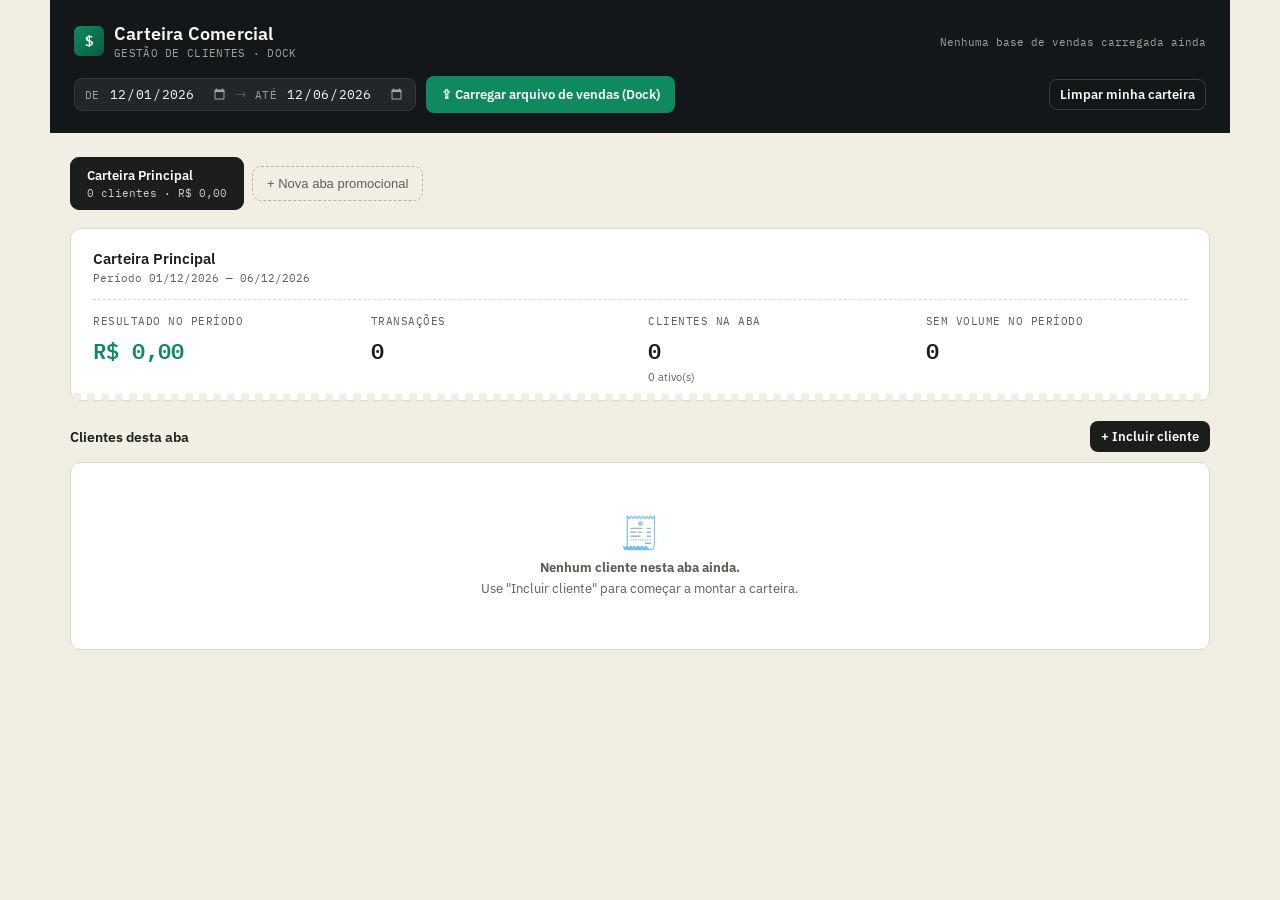
==== ferramentas/carteira-comercial/index.html @ 90577a26 "Add files via upload" ====
<!DOCTYPE html>
<html lang="pt-BR">
<head>
<meta charset="UTF-8">
<meta name="viewport" content="width=device-width, initial-scale=1.0">
<title>Carteira Comercial</title>
<link rel="preconnect" href="https://fonts.googleapis.com">
<link href="https://fonts.googleapis.com/css2?family=IBM+Plex+Mono:wght@400;500;600;700&family=IBM+Plex+Sans:wght@400;500;600;700&display=swap" rel="stylesheet">
<script>
/*! SheetJS xlsx 0.18.5 -- vendored inline (github.com/SheetJS/sheetjs), originally loaded from cdnjs.cloudflare.com. Bundled so the tool has zero external runtime dependencies. */
/*! xlsx.js (C) 2013-present SheetJS -- http://sheetjs.com */
var DO_NOT_EXPORT_CODEPAGE=true;var cptable={version:"1.15.0"};cptable[437]=function(){var e="\0\b\t\n\x0B\f\r !\"#$%&'()*+,-./0123456789:;<=>?@ABCDEFGHIJKLMNOPQRSTUVWXYZ[\\]^_`abcdefghijklmnopqrstuvwxyz{|}~ÇüéâäàåçêëèïîìÄÅÉæÆôöòûùÿÖÜ¢£¥₧ƒáíóúñÑªº¿⌐¬½¼¡«»░▒▓│┤╡╢╖╕╣║╗╝╜╛┐└┴┬├─┼╞╟╚╔╩╦╠═╬╧╨╤╥╙╘╒╓╫╪┘┌█▄▌▐▀αßΓπΣσµτΦΘΩδ∞φε∩≡±≥≤⌠⌡÷≈°∙·√ⁿ²■ ",r=[],t={};for(var a=0;a!=e.length;++a){if(e.charCodeAt(a)!==65533)t[e.charAt(a)]=a;r[a]=e.charAt(a)}return{enc:t,dec:r}}();cptable[620]=function(){var e="\0\b\t\n\x0B\f\r !\"#$%&'()*+,-./0123456789:;<=>?@ABCDEFGHIJKLMNOPQRSTUVWXYZ[\\]^_`abcdefghijklmnopqrstuvwxyz{|}~ÇüéâäàąçêëèïîćÄĄĘęłôöĆûùŚÖÜ¢Ł¥śƒŹŻóÓńŃźż¿⌐¬½¼¡«»░▒▓│┤╡╢╖╕╣║╗╝╜╛┐└┴┬├─┼╞╟╚╔╩╦╠═╬╧╨╤╥╙╘╒╓╫╪┘┌█▄▌▐▀αßΓπΣσµτΦΘΩδ∞φε∩≡±≥≤⌠⌡÷≈°∙·√ⁿ²■ ",r=[],t={};for(var a=0;a!=e.length;++a){if(e.charCodeAt(a)!==65533)t[e.charAt(a)]=a;r[a]=e.charAt(a)}return{enc:t,dec:r}}();cptable[737]=function(){var e="\0\b\t\n\x0B\f\r !\"#$%&'()*+,-./0123456789:;<=>?@ABCDEFGHIJKLMNOPQRSTUVWXYZ[\\]^_`abcdefghijklmnopqrstuvwxyz{|}~ΑΒΓΔΕΖΗΘΙΚΛΜΝΞΟΠΡΣΤΥΦΧΨΩαβγδεζηθικλμνξοπρσςτυφχψ░▒▓│┤╡╢╖╕╣║╗╝╜╛┐└┴┬├─┼╞╟╚╔╩╦╠═╬╧╨╤╥╙╘╒╓╫╪┘┌█▄▌▐▀ωάέήϊίόύϋώΆΈΉΊΌΎΏ±≥≤ΪΫ÷≈°∙·√ⁿ²■ ",r=[],t={};for(var a=0;a!=e.length;++a){if(e.charCodeAt(a)!==65533)t[e.charAt(a)]=a;r[a]=e.charAt(a)}return{enc:t,dec:r}}();cptable[850]=function(){var e="\0\b\t\n\x0B\f\r !\"#$%&'()*+,-./0123456789:;<=>?@ABCDEFGHIJKLMNOPQRSTUVWXYZ[\\]^_`abcdefghijklmnopqrstuvwxyz{|}~ÇüéâäàåçêëèïîìÄÅÉæÆôöòûùÿÖÜø£Ø×ƒáíóúñÑªº¿®¬½¼¡«»░▒▓│┤ÁÂÀ©╣║╗╝¢¥┐└┴┬├─┼ãÃ╚╔╩╦╠═╬¤ðÐÊËÈıÍÎÏ┘┌█▄¦Ì▀ÓßÔÒõÕµþÞÚÛÙýÝ¯´­±‗¾¶§÷¸°¨·¹³²■ ",r=[],t={};for(var a=0;a!=e.length;++a){if(e.charCodeAt(a)!==65533)t[e.charAt(a)]=a;r[a]=e.charAt(a)}return{enc:t,dec:r}}();cptable[852]=function(){var e="\0\b\t\n\x0B\f\r !\"#$%&'()*+,-./0123456789:;<=>?@ABCDEFGHIJKLMNOPQRSTUVWXYZ[\\]^_`abcdefghijklmnopqrstuvwxyz{|}~ÇüéâäůćçłëŐőîŹÄĆÉĹĺôöĽľŚśÖÜŤťŁ×čáíóúĄąŽžĘę¬źČş«»░▒▓│┤ÁÂĚŞ╣║╗╝Żż┐└┴┬├─┼Ăă╚╔╩╦╠═╬¤đĐĎËďŇÍÎě┘┌█▄ŢŮ▀ÓßÔŃńňŠšŔÚŕŰýÝţ´­˝˛ˇ˘§÷¸°¨˙űŘř■ ",r=[],t={};for(var a=0;a!=e.length;++a){if(e.charCodeAt(a)!==65533)t[e.charAt(a)]=a;r[a]=e.charAt(a)}return{enc:t,dec:r}}();cptable[857]=function(){var e="\0\b\t\n\x0B\f\r !\"#$%&'()*+,-./0123456789:;<=>?@ABCDEFGHIJKLMNOPQRSTUVWXYZ[\\]^_`abcdefghijklmnopqrstuvwxyz{|}~ÇüéâäàåçêëèïîıÄÅÉæÆôöòûùİÖÜø£ØŞşáíóúñÑĞğ¿®¬½¼¡«»░▒▓│┤ÁÂÀ©╣║╗╝¢¥┐└┴┬├─┼ãÃ╚╔╩╦╠═╬¤ºªÊËÈ�ÍÎÏ┘┌█▄¦Ì▀ÓßÔÒõÕµ�×ÚÛÙìÿ¯´­±�¾¶§÷¸°¨·¹³²■ ",r=[],t={};for(var a=0;a!=e.length;++a){if(e.charCodeAt(a)!==65533)t[e.charAt(a)]=a;r[a]=e.charAt(a)}return{enc:t,dec:r}}();cptable[861]=function(){var e="\0\b\t\n\x0B\f\r !\"#$%&'()*+,-./0123456789:;<=>?@ABCDEFGHIJKLMNOPQRSTUVWXYZ[\\]^_`abcdefghijklmnopqrstuvwxyz{|}~ÇüéâäàåçêëèÐðÞÄÅÉæÆôöþûÝýÖÜø£Ø₧ƒáíóúÁÍÓÚ¿⌐¬½¼¡«»░▒▓│┤╡╢╖╕╣║╗╝╜╛┐└┴┬├─┼╞╟╚╔╩╦╠═╬╧╨╤╥╙╘╒╓╫╪┘┌█▄▌▐▀αßΓπΣσµτΦΘΩδ∞φε∩≡±≥≤⌠⌡÷≈°∙·√ⁿ²■ ",r=[],t={};for(var a=0;a!=e.length;++a){if(e.charCodeAt(a)!==65533)t[e.charAt(a)]=a;r[a]=e.charAt(a)}return{enc:t,dec:r}}();cptable[865]=function(){var e="\0\b\t\n\x0B\f\r !\"#$%&'()*+,-./0123456789:;<=>?@ABCDEFGHIJKLMNOPQRSTUVWXYZ[\\]^_`abcdefghijklmnopqrstuvwxyz{|}~ÇüéâäàåçêëèïîìÄÅÉæÆôöòûùÿÖÜø£Ø₧ƒáíóúñÑªº¿⌐¬½¼¡«¤░▒▓│┤╡╢╖╕╣║╗╝╜╛┐└┴┬├─┼╞╟╚╔╩╦╠═╬╧╨╤╥╙╘╒╓╫╪┘┌█▄▌▐▀αßΓπΣσµτΦΘΩδ∞φε∩≡±≥≤⌠⌡÷≈°∙·√ⁿ²■ ",r=[],t={};for(var a=0;a!=e.length;++a){if(e.charCodeAt(a)!==65533)t[e.charAt(a)]=a;r[a]=e.charAt(a)}return{enc:t,dec:r}}();cptable[866]=function(){var e="\0\b\t\n\x0B\f\r !\"#$%&'()*+,-./0123456789:;<=>?@ABCDEFGHIJKLMNOPQRSTUVWXYZ[\\]^_`abcdefghijklmnopqrstuvwxyz{|}~АБВГДЕЖЗИЙКЛМНОПРСТУФХЦЧШЩЪЫЬЭЮЯабвгдежзийклмноп░▒▓│┤╡╢╖╕╣║╗╝╜╛┐└┴┬├─┼╞╟╚╔╩╦╠═╬╧╨╤╥╙╘╒╓╫╪┘┌█▄▌▐▀рстуфхцчшщъыьэюяЁёЄєЇїЎў°∙·√№¤■ ",r=[],t={};for(var a=0;a!=e.length;++a){if(e.charCodeAt(a)!==65533)t[e.charAt(a)]=a;r[a]=e.charAt(a)}return{enc:t,dec:r}}();cptable[874]=function(){var e="\0\b\t\n\x0B\f\r !\"#$%&'()*+,-./0123456789:;<=>?@ABCDEFGHIJKLMNOPQRSTUVWXYZ[\\]^_`abcdefghijklmnopqrstuvwxyz{|}~€����…�����������‘’“”•–—�������� กขฃคฅฆงจฉชซฌญฎฏฐฑฒณดตถทธนบปผฝพฟภมยรฤลฦวศษสหฬอฮฯะัาำิีึืฺุู����฿เแโใไๅๆ็่้๊๋์ํ๎๏๐๑๒๓๔๕๖๗๘๙๚๛����",r=[],t={};for(var a=0;a!=e.length;++a){if(e.charCodeAt(a)!==65533)t[e.charAt(a)]=a;r[a]=e.charAt(a)}return{enc:t,dec:r}}();cptable[895]=function(){var e="\0\b\t\n\x0B\f\r !\"#$%&'()*+,-./0123456789:;<=>?@ABCDEFGHIJKLMNOPQRSTUVWXYZ[\\]^_`abcdefghijklmnopqrstuvwxyz{|}~ČüéďäĎŤčěĚĹÍľǪÄÁÉžŽôöÓůÚýÖÜŠĽÝŘťáíóúňŇŮÔšřŕŔ¼§«»░▒▓│┤╡╢╖╕╣║╗╝╜╛┐└┴┬├─┼╞╟╚╔╩╦╠═╬╧╨╤╥╙╘╒╓╫╪┘┌█▄▌▐▀αßΓπΣσµτΦΘΩδ∞φε∩≡±≥≤⌠⌡÷≈°∙·√ⁿ²■ ",r=[],t={};for(var a=0;a!=e.length;++a){if(e.charCodeAt(a)!==65533)t[e.charAt(a)]=a;r[a]=e.charAt(a)}return{enc:t,dec:r}}();cptable[932]=function(){var e=[],r={},t=[],a;t[0]="\0\b\t\n\x0B\f\r !\"#$%&'()*+,-./0123456789:;<=>?@ABCDEFGHIJKLMNOPQRSTUVWXYZ[\\]^_`abcdefghijklmnopqrstuvwxyz{|}~���������������������������������｡｢｣､･ｦｧｨｩｪｫｬｭｮｯｰｱｲｳｴｵｶｷｸｹｺｻｼｽｾｿﾀﾁﾂﾃﾄﾅﾆﾇﾈﾉﾊﾋﾌﾍﾎﾏﾐﾑﾒﾓﾔﾕﾖﾗﾘﾙﾚﾛﾜﾝﾞﾟ��������������������������������".split("");for(a=0;a!=t[0].length;++a)if(t[0][a].charCodeAt(0)!==65533){r[t[0][a]]=0+a;e[0+a]=t[0][a]}t[129]="����������������������������������������������������������������　、。，．・：；？！゛゜´｀¨＾￣＿ヽヾゝゞ〃仝々〆〇ー―‐／＼～∥｜…‥‘’“”（）〔〕［］｛｝〈〉《》「」『』【】＋－±×�÷＝≠＜＞≦≧∞∴♂♀°′″℃￥＄￠￡％＃＆＊＠§☆★○●◎◇◆□■△▲▽▼※〒→←↑↓〓�����������∈∋⊆⊇⊂⊃∪∩��������∧∨￢⇒⇔∀∃�����������∠⊥⌒∂∇≡≒≪≫√∽∝∵∫∬�������Å‰♯♭♪†‡¶����◯���".split("");for(a=0;a!=t[129].length;++a)if(t[129][a].charCodeAt(0)!==65533){r[t[129][a]]=33024+a;e[33024+a]=t[129][a]}t[130]="�������������������������������������������������������������������������������０１２３４５６７８９�������ＡＢＣＤＥＦＧＨＩＪＫＬＭＮＯＰＱＲＳＴＵＶＷＸＹＺ�������ａｂｃｄｅｆｇｈｉｊｋｌｍｎｏｐｑｒｓｔｕｖｗｘｙｚ����ぁあぃいぅうぇえぉおかがきぎくぐけげこごさざしじすずせぜそぞただちぢっつづてでとどなにぬねのはばぱひびぴふぶぷへべぺほぼぽまみむめもゃやゅゆょよらりるれろゎわゐゑをん��������������".split("");for(a=0;a!=t[130].length;++a)if(t[130][a].charCodeAt(0)!==65533){r[t[130][a]]=33280+a;e[33280+a]=t[130][a]}t[131]="����������������������������������������������������������������ァアィイゥウェエォオカガキギクグケゲコゴサザシジスズセゼソゾタダチヂッツヅテデトドナニヌネノハバパヒビピフブプヘベペホボポマミ�ムメモャヤュユョヨラリルレロヮワヰヱヲンヴヵヶ��������ΑΒΓΔΕΖΗΘΙΚΛΜΝΞΟΠΡΣΤΥΦΧΨΩ��������αβγδεζηθικλμνξοπρστυφχψω�����������������������������������������".split("");for(a=0;a!=t[131].length;++a)if(t[131][a].charCodeAt(0)!==65533){r[t[131][a]]=33536+a;e[33536+a]=t[131][a]}t[132]="����������������������������������������������������������������АБВГДЕЁЖЗИЙКЛМНОПРСТУФХЦЧШЩЪЫЬЭЮЯ���������������абвгдеёжзийклмн�опрстуфхцчшщъыьэюя�������������─│┌┐┘└├┬┤┴┼━┃┏┓┛┗┣┳┫┻╋┠┯┨┷┿┝┰┥┸╂�����������������������������������������������������������������".split("");for(a=0;a!=t[132].length;++a)if(t[132][a].charCodeAt(0)!==65533){r[t[132][a]]=33792+a;e[33792+a]=t[132][a]}t[135]="����������������������������������������������������������������①②③④⑤⑥⑦⑧⑨⑩⑪⑫⑬⑭⑮⑯⑰⑱⑲⑳ⅠⅡⅢⅣⅤⅥⅦⅧⅨⅩ�㍉㌔㌢㍍㌘㌧㌃㌶㍑㍗㌍㌦㌣㌫㍊㌻㎜㎝㎞㎎㎏㏄㎡��������㍻�〝〟№㏍℡㊤㊥㊦㊧㊨㈱㈲㈹㍾㍽㍼≒≡∫∮∑√⊥∠∟⊿∵∩∪���������������������������������������������������������������������������������������������������".split("");for(a=0;a!=t[135].length;++a)if(t[135][a].charCodeAt(0)!==65533){r[t[135][a]]=34560+a;e[34560+a]=t[135][a]}t[136]="���������������������������������������������������������������������������������������������������������������������������������������������������������������亜唖娃阿哀愛挨姶逢葵茜穐悪握渥旭葦芦鯵梓圧斡扱宛姐虻飴絢綾鮎或粟袷安庵按暗案闇鞍杏以伊位依偉囲夷委威尉惟意慰易椅為畏異移維緯胃萎衣謂違遺医井亥域育郁磯一壱溢逸稲茨芋鰯允印咽員因姻引飲淫胤蔭���".split("");for(a=0;a!=t[136].length;++a)if(t[136][a].charCodeAt(0)!==65533){r[t[136][a]]=34816+a;e[34816+a]=t[136][a]}t[137]="����������������������������������������������������������������院陰隠韻吋右宇烏羽迂雨卯鵜窺丑碓臼渦嘘唄欝蔚鰻姥厩浦瓜閏噂云運雲荏餌叡営嬰影映曳栄永泳洩瑛盈穎頴英衛詠鋭液疫益駅悦謁越閲榎厭円�園堰奄宴延怨掩援沿演炎焔煙燕猿縁艶苑薗遠鉛鴛塩於汚甥凹央奥往応押旺横欧殴王翁襖鴬鴎黄岡沖荻億屋憶臆桶牡乙俺卸恩温穏音下化仮何伽価佳加可嘉夏嫁家寡科暇果架歌河火珂禍禾稼箇花苛茄荷華菓蝦課嘩貨迦過霞蚊俄峨我牙画臥芽蛾賀雅餓駕介会解回塊壊廻快怪悔恢懐戒拐改���".split("");for(a=0;a!=t[137].length;++a)if(t[137][a].charCodeAt(0)!==65533){r[t[137][a]]=35072+a;e[35072+a]=t[137][a]}t[138]="����������������������������������������������������������������魁晦械海灰界皆絵芥蟹開階貝凱劾外咳害崖慨概涯碍蓋街該鎧骸浬馨蛙垣柿蛎鈎劃嚇各廓拡撹格核殻獲確穫覚角赫較郭閣隔革学岳楽額顎掛笠樫�橿梶鰍潟割喝恰括活渇滑葛褐轄且鰹叶椛樺鞄株兜竃蒲釜鎌噛鴨栢茅萱粥刈苅瓦乾侃冠寒刊勘勧巻喚堪姦完官寛干幹患感慣憾換敢柑桓棺款歓汗漢澗潅環甘監看竿管簡緩缶翰肝艦莞観諌貫還鑑間閑関陥韓館舘丸含岸巌玩癌眼岩翫贋雁頑顔願企伎危喜器基奇嬉寄岐希幾忌揮机旗既期棋棄���".split("");for(a=0;a!=t[138].length;++a)if(t[138][a].charCodeAt(0)!==65533){r[t[138][a]]=35328+a;e[35328+a]=t[138][a]}t[139]="����������������������������������������������������������������機帰毅気汽畿祈季稀紀徽規記貴起軌輝飢騎鬼亀偽儀妓宜戯技擬欺犠疑祇義蟻誼議掬菊鞠吉吃喫桔橘詰砧杵黍却客脚虐逆丘久仇休及吸宮弓急救�朽求汲泣灸球究窮笈級糾給旧牛去居巨拒拠挙渠虚許距鋸漁禦魚亨享京供侠僑兇競共凶協匡卿叫喬境峡強彊怯恐恭挟教橋況狂狭矯胸脅興蕎郷鏡響饗驚仰凝尭暁業局曲極玉桐粁僅勤均巾錦斤欣欽琴禁禽筋緊芹菌衿襟謹近金吟銀九倶句区狗玖矩苦躯駆駈駒具愚虞喰空偶寓遇隅串櫛釧屑屈���".split("");for(a=0;a!=t[139].length;++a)if(t[139][a].charCodeAt(0)!==65533){r[t[139][a]]=35584+a;e[35584+a]=t[139][a]}t[140]="����������������������������������������������������������������掘窟沓靴轡窪熊隈粂栗繰桑鍬勲君薫訓群軍郡卦袈祁係傾刑兄啓圭珪型契形径恵慶慧憩掲携敬景桂渓畦稽系経継繋罫茎荊蛍計詣警軽頚鶏芸迎鯨�劇戟撃激隙桁傑欠決潔穴結血訣月件倹倦健兼券剣喧圏堅嫌建憲懸拳捲検権牽犬献研硯絹県肩見謙賢軒遣鍵険顕験鹸元原厳幻弦減源玄現絃舷言諺限乎個古呼固姑孤己庫弧戸故枯湖狐糊袴股胡菰虎誇跨鈷雇顧鼓五互伍午呉吾娯後御悟梧檎瑚碁語誤護醐乞鯉交佼侯候倖光公功効勾厚口向���".split("");for(a=0;a!=t[140].length;++a)if(t[140][a].charCodeAt(0)!==65533){r[t[140][a]]=35840+a;e[35840+a]=t[140][a]}t[141]="����������������������������������������������������������������后喉坑垢好孔孝宏工巧巷幸広庚康弘恒慌抗拘控攻昂晃更杭校梗構江洪浩港溝甲皇硬稿糠紅紘絞綱耕考肯肱腔膏航荒行衡講貢購郊酵鉱砿鋼閤降�項香高鴻剛劫号合壕拷濠豪轟麹克刻告国穀酷鵠黒獄漉腰甑忽惚骨狛込此頃今困坤墾婚恨懇昏昆根梱混痕紺艮魂些佐叉唆嵯左差査沙瑳砂詐鎖裟坐座挫債催再最哉塞妻宰彩才採栽歳済災采犀砕砦祭斎細菜裁載際剤在材罪財冴坂阪堺榊肴咲崎埼碕鷺作削咋搾昨朔柵窄策索錯桜鮭笹匙冊刷���".split("");for(a=0;a!=t[141].length;++a)if(t[141][a].charCodeAt(0)!==65533){r[t[141][a]]=36096+a;e[36096+a]=t[141][a]}t[142]="����������������������������������������������������������������察拶撮擦札殺薩雑皐鯖捌錆鮫皿晒三傘参山惨撒散桟燦珊産算纂蚕讃賛酸餐斬暫残仕仔伺使刺司史嗣四士始姉姿子屍市師志思指支孜斯施旨枝止�死氏獅祉私糸紙紫肢脂至視詞詩試誌諮資賜雌飼歯事似侍児字寺慈持時次滋治爾璽痔磁示而耳自蒔辞汐鹿式識鴫竺軸宍雫七叱執失嫉室悉湿漆疾質実蔀篠偲柴芝屡蕊縞舎写射捨赦斜煮社紗者謝車遮蛇邪借勺尺杓灼爵酌釈錫若寂弱惹主取守手朱殊狩珠種腫趣酒首儒受呪寿授樹綬需囚収周���".split("");for(a=0;a!=t[142].length;++a)if(t[142][a].charCodeAt(0)!==65533){r[t[142][a]]=36352+a;e[36352+a]=t[142][a]}t[143]="����������������������������������������������������������������宗就州修愁拾洲秀秋終繍習臭舟蒐衆襲讐蹴輯週酋酬集醜什住充十従戎柔汁渋獣縦重銃叔夙宿淑祝縮粛塾熟出術述俊峻春瞬竣舜駿准循旬楯殉淳�準潤盾純巡遵醇順処初所暑曙渚庶緒署書薯藷諸助叙女序徐恕鋤除傷償勝匠升召哨商唱嘗奨妾娼宵将小少尚庄床廠彰承抄招掌捷昇昌昭晶松梢樟樵沼消渉湘焼焦照症省硝礁祥称章笑粧紹肖菖蒋蕉衝裳訟証詔詳象賞醤鉦鍾鐘障鞘上丈丞乗冗剰城場壌嬢常情擾条杖浄状畳穣蒸譲醸錠嘱埴飾���".split("");for(a=0;a!=t[143].length;++a)if(t[143][a].charCodeAt(0)!==65533){r[t[143][a]]=36608+a;e[36608+a]=t[143][a]}t[144]="����������������������������������������������������������������拭植殖燭織職色触食蝕辱尻伸信侵唇娠寝審心慎振新晋森榛浸深申疹真神秦紳臣芯薪親診身辛進針震人仁刃塵壬尋甚尽腎訊迅陣靭笥諏須酢図厨�逗吹垂帥推水炊睡粋翠衰遂酔錐錘随瑞髄崇嵩数枢趨雛据杉椙菅頗雀裾澄摺寸世瀬畝是凄制勢姓征性成政整星晴棲栖正清牲生盛精聖声製西誠誓請逝醒青静斉税脆隻席惜戚斥昔析石積籍績脊責赤跡蹟碩切拙接摂折設窃節説雪絶舌蝉仙先千占宣専尖川戦扇撰栓栴泉浅洗染潜煎煽旋穿箭線���".split("");for(a=0;a!=t[144].length;++a)if(t[144][a].charCodeAt(0)!==65533){r[t[144][a]]=36864+a;e[36864+a]=t[144][a]}t[145]="����������������������������������������������������������������繊羨腺舛船薦詮賎践選遷銭銑閃鮮前善漸然全禅繕膳糎噌塑岨措曾曽楚狙疏疎礎祖租粗素組蘇訴阻遡鼠僧創双叢倉喪壮奏爽宋層匝惣想捜掃挿掻�操早曹巣槍槽漕燥争痩相窓糟総綜聡草荘葬蒼藻装走送遭鎗霜騒像増憎臓蔵贈造促側則即息捉束測足速俗属賊族続卒袖其揃存孫尊損村遜他多太汰詑唾堕妥惰打柁舵楕陀駄騨体堆対耐岱帯待怠態戴替泰滞胎腿苔袋貸退逮隊黛鯛代台大第醍題鷹滝瀧卓啄宅托択拓沢濯琢託鐸濁諾茸凧蛸只���".split("");for(a=0;a!=t[145].length;++a)if(t[145][a].charCodeAt(0)!==65533){r[t[145][a]]=37120+a;e[37120+a]=t[145][a]}t[146]="����������������������������������������������������������������叩但達辰奪脱巽竪辿棚谷狸鱈樽誰丹単嘆坦担探旦歎淡湛炭短端箪綻耽胆蛋誕鍛団壇弾断暖檀段男談値知地弛恥智池痴稚置致蜘遅馳築畜竹筑蓄�逐秩窒茶嫡着中仲宙忠抽昼柱注虫衷註酎鋳駐樗瀦猪苧著貯丁兆凋喋寵帖帳庁弔張彫徴懲挑暢朝潮牒町眺聴脹腸蝶調諜超跳銚長頂鳥勅捗直朕沈珍賃鎮陳津墜椎槌追鎚痛通塚栂掴槻佃漬柘辻蔦綴鍔椿潰坪壷嬬紬爪吊釣鶴亭低停偵剃貞呈堤定帝底庭廷弟悌抵挺提梯汀碇禎程締艇訂諦蹄逓���".split("");for(a=0;a!=t[146].length;++a)if(t[146][a].charCodeAt(0)!==65533){r[t[146][a]]=37376+a;e[37376+a]=t[146][a]}t[147]="����������������������������������������������������������������邸鄭釘鼎泥摘擢敵滴的笛適鏑溺哲徹撤轍迭鉄典填天展店添纏甜貼転顛点伝殿澱田電兎吐堵塗妬屠徒斗杜渡登菟賭途都鍍砥砺努度土奴怒倒党冬�凍刀唐塔塘套宕島嶋悼投搭東桃梼棟盗淘湯涛灯燈当痘祷等答筒糖統到董蕩藤討謄豆踏逃透鐙陶頭騰闘働動同堂導憧撞洞瞳童胴萄道銅峠鴇匿得徳涜特督禿篤毒独読栃橡凸突椴届鳶苫寅酉瀞噸屯惇敦沌豚遁頓呑曇鈍奈那内乍凪薙謎灘捺鍋楢馴縄畷南楠軟難汝二尼弐迩匂賑肉虹廿日乳入���".split("");for(a=0;a!=t[147].length;++a)if(t[147][a].charCodeAt(0)!==65533){r[t[147][a]]=37632+a;e[37632+a]=t[147][a]}t[148]="����������������������������������������������������������������如尿韮任妊忍認濡禰祢寧葱猫熱年念捻撚燃粘乃廼之埜嚢悩濃納能脳膿農覗蚤巴把播覇杷波派琶破婆罵芭馬俳廃拝排敗杯盃牌背肺輩配倍培媒梅�楳煤狽買売賠陪這蝿秤矧萩伯剥博拍柏泊白箔粕舶薄迫曝漠爆縛莫駁麦函箱硲箸肇筈櫨幡肌畑畠八鉢溌発醗髪伐罰抜筏閥鳩噺塙蛤隼伴判半反叛帆搬斑板氾汎版犯班畔繁般藩販範釆煩頒飯挽晩番盤磐蕃蛮匪卑否妃庇彼悲扉批披斐比泌疲皮碑秘緋罷肥被誹費避非飛樋簸備尾微枇毘琵眉美���".split("");for(a=0;a!=t[148].length;++a)if(t[148][a].charCodeAt(0)!==65533){r[t[148][a]]=37888+a;e[37888+a]=t[148][a]}t[149]="����������������������������������������������������������������鼻柊稗匹疋髭彦膝菱肘弼必畢筆逼桧姫媛紐百謬俵彪標氷漂瓢票表評豹廟描病秒苗錨鋲蒜蛭鰭品彬斌浜瀕貧賓頻敏瓶不付埠夫婦富冨布府怖扶敷�斧普浮父符腐膚芙譜負賦赴阜附侮撫武舞葡蕪部封楓風葺蕗伏副復幅服福腹複覆淵弗払沸仏物鮒分吻噴墳憤扮焚奮粉糞紛雰文聞丙併兵塀幣平弊柄並蔽閉陛米頁僻壁癖碧別瞥蔑箆偏変片篇編辺返遍便勉娩弁鞭保舗鋪圃捕歩甫補輔穂募墓慕戊暮母簿菩倣俸包呆報奉宝峰峯崩庖抱捧放方朋���".split("");for(a=0;a!=t[149].length;++a)if(t[149][a].charCodeAt(0)!==65533){r[t[149][a]]=38144+a;e[38144+a]=t[149][a]}t[150]="����������������������������������������������������������������法泡烹砲縫胞芳萌蓬蜂褒訪豊邦鋒飽鳳鵬乏亡傍剖坊妨帽忘忙房暴望某棒冒紡肪膨謀貌貿鉾防吠頬北僕卜墨撲朴牧睦穆釦勃没殆堀幌奔本翻凡盆�摩磨魔麻埋妹昧枚毎哩槙幕膜枕鮪柾鱒桝亦俣又抹末沫迄侭繭麿万慢満漫蔓味未魅巳箕岬密蜜湊蓑稔脈妙粍民眠務夢無牟矛霧鵡椋婿娘冥名命明盟迷銘鳴姪牝滅免棉綿緬面麺摸模茂妄孟毛猛盲網耗蒙儲木黙目杢勿餅尤戻籾貰問悶紋門匁也冶夜爺耶野弥矢厄役約薬訳躍靖柳薮鑓愉愈油癒���".split("");for(a=0;a!=t[150].length;++a)if(t[150][a].charCodeAt(0)!==65533){r[t[150][a]]=38400+a;e[38400+a]=t[150][a]}t[151]="����������������������������������������������������������������諭輸唯佑優勇友宥幽悠憂揖有柚湧涌猶猷由祐裕誘遊邑郵雄融夕予余与誉輿預傭幼妖容庸揚揺擁曜楊様洋溶熔用窯羊耀葉蓉要謡踊遥陽養慾抑欲�沃浴翌翼淀羅螺裸来莱頼雷洛絡落酪乱卵嵐欄濫藍蘭覧利吏履李梨理璃痢裏裡里離陸律率立葎掠略劉流溜琉留硫粒隆竜龍侶慮旅虜了亮僚両凌寮料梁涼猟療瞭稜糧良諒遼量陵領力緑倫厘林淋燐琳臨輪隣鱗麟瑠塁涙累類令伶例冷励嶺怜玲礼苓鈴隷零霊麗齢暦歴列劣烈裂廉恋憐漣煉簾練聯���".split("");for(a=0;a!=t[151].length;++a)if(t[151][a].charCodeAt(0)!==65533){r[t[151][a]]=38656+a;e[38656+a]=t[151][a]}t[152]="����������������������������������������������������������������蓮連錬呂魯櫓炉賂路露労婁廊弄朗楼榔浪漏牢狼篭老聾蝋郎六麓禄肋録論倭和話歪賄脇惑枠鷲亙亘鰐詫藁蕨椀湾碗腕��������������������������������������������弌丐丕个丱丶丼丿乂乖乘亂亅豫亊舒弍于亞亟亠亢亰亳亶从仍仄仆仂仗仞仭仟价伉佚估佛佝佗佇佶侈侏侘佻佩佰侑佯來侖儘俔俟俎俘俛俑俚俐俤俥倚倨倔倪倥倅伜俶倡倩倬俾俯們倆偃假會偕偐偈做偖偬偸傀傚傅傴傲���".split("");for(a=0;a!=t[152].length;++a)if(t[152][a].charCodeAt(0)!==65533){r[t[152][a]]=38912+a;e[38912+a]=t[152][a]}t[153]="����������������������������������������������������������������僉僊傳僂僖僞僥僭僣僮價僵儉儁儂儖儕儔儚儡儺儷儼儻儿兀兒兌兔兢竸兩兪兮冀冂囘册冉冏冑冓冕冖冤冦冢冩冪冫决冱冲冰况冽凅凉凛几處凩凭�凰凵凾刄刋刔刎刧刪刮刳刹剏剄剋剌剞剔剪剴剩剳剿剽劍劔劒剱劈劑辨辧劬劭劼劵勁勍勗勞勣勦飭勠勳勵勸勹匆匈甸匍匐匏匕匚匣匯匱匳匸區卆卅丗卉卍凖卞卩卮夘卻卷厂厖厠厦厥厮厰厶參簒雙叟曼燮叮叨叭叺吁吽呀听吭吼吮吶吩吝呎咏呵咎呟呱呷呰咒呻咀呶咄咐咆哇咢咸咥咬哄哈咨���".split("");for(a=0;a!=t[153].length;++a)if(t[153][a].charCodeAt(0)!==65533){r[t[153][a]]=39168+a;e[39168+a]=t[153][a]}t[154]="����������������������������������������������������������������咫哂咤咾咼哘哥哦唏唔哽哮哭哺哢唹啀啣啌售啜啅啖啗唸唳啝喙喀咯喊喟啻啾喘喞單啼喃喩喇喨嗚嗅嗟嗄嗜嗤嗔嘔嗷嘖嗾嗽嘛嗹噎噐營嘴嘶嘲嘸�噫噤嘯噬噪嚆嚀嚊嚠嚔嚏嚥嚮嚶嚴囂嚼囁囃囀囈囎囑囓囗囮囹圀囿圄圉圈國圍圓團圖嗇圜圦圷圸坎圻址坏坩埀垈坡坿垉垓垠垳垤垪垰埃埆埔埒埓堊埖埣堋堙堝塲堡塢塋塰毀塒堽塹墅墹墟墫墺壞墻墸墮壅壓壑壗壙壘壥壜壤壟壯壺壹壻壼壽夂夊夐夛梦夥夬夭夲夸夾竒奕奐奎奚奘奢奠奧奬奩���".split("");for(a=0;a!=t[154].length;++a)if(t[154][a].charCodeAt(0)!==65533){r[t[154][a]]=39424+a;e[39424+a]=t[154][a]}t[155]="����������������������������������������������������������������奸妁妝佞侫妣妲姆姨姜妍姙姚娥娟娑娜娉娚婀婬婉娵娶婢婪媚媼媾嫋嫂媽嫣嫗嫦嫩嫖嫺嫻嬌嬋嬖嬲嫐嬪嬶嬾孃孅孀孑孕孚孛孥孩孰孳孵學斈孺宀�它宦宸寃寇寉寔寐寤實寢寞寥寫寰寶寳尅將專對尓尠尢尨尸尹屁屆屎屓屐屏孱屬屮乢屶屹岌岑岔妛岫岻岶岼岷峅岾峇峙峩峽峺峭嶌峪崋崕崗嵜崟崛崑崔崢崚崙崘嵌嵒嵎嵋嵬嵳嵶嶇嶄嶂嶢嶝嶬嶮嶽嶐嶷嶼巉巍巓巒巖巛巫已巵帋帚帙帑帛帶帷幄幃幀幎幗幔幟幢幤幇幵并幺麼广庠廁廂廈廐廏���".split("");for(a=0;a!=t[155].length;++a)if(t[155][a].charCodeAt(0)!==65533){r[t[155][a]]=39680+a;e[39680+a]=t[155][a]}t[156]="����������������������������������������������������������������廖廣廝廚廛廢廡廨廩廬廱廳廰廴廸廾弃弉彝彜弋弑弖弩弭弸彁彈彌彎弯彑彖彗彙彡彭彳彷徃徂彿徊很徑徇從徙徘徠徨徭徼忖忻忤忸忱忝悳忿怡恠�怙怐怩怎怱怛怕怫怦怏怺恚恁恪恷恟恊恆恍恣恃恤恂恬恫恙悁悍惧悃悚悄悛悖悗悒悧悋惡悸惠惓悴忰悽惆悵惘慍愕愆惶惷愀惴惺愃愡惻惱愍愎慇愾愨愧慊愿愼愬愴愽慂慄慳慷慘慙慚慫慴慯慥慱慟慝慓慵憙憖憇憬憔憚憊憑憫憮懌懊應懷懈懃懆憺懋罹懍懦懣懶懺懴懿懽懼懾戀戈戉戍戌戔戛���".split("");for(a=0;a!=t[156].length;++a)if(t[156][a].charCodeAt(0)!==65533){r[t[156][a]]=39936+a;e[39936+a]=t[156][a]}t[157]="����������������������������������������������������������������戞戡截戮戰戲戳扁扎扞扣扛扠扨扼抂抉找抒抓抖拔抃抔拗拑抻拏拿拆擔拈拜拌拊拂拇抛拉挌拮拱挧挂挈拯拵捐挾捍搜捏掖掎掀掫捶掣掏掉掟掵捫�捩掾揩揀揆揣揉插揶揄搖搴搆搓搦搶攝搗搨搏摧摯摶摎攪撕撓撥撩撈撼據擒擅擇撻擘擂擱擧舉擠擡抬擣擯攬擶擴擲擺攀擽攘攜攅攤攣攫攴攵攷收攸畋效敖敕敍敘敞敝敲數斂斃變斛斟斫斷旃旆旁旄旌旒旛旙无旡旱杲昊昃旻杳昵昶昴昜晏晄晉晁晞晝晤晧晨晟晢晰暃暈暎暉暄暘暝曁暹曉暾暼���".split("");for(a=0;a!=t[157].length;++a)if(t[157][a].charCodeAt(0)!==65533){r[t[157][a]]=40192+a;e[40192+a]=t[157][a]}t[158]="����������������������������������������������������������������曄暸曖曚曠昿曦曩曰曵曷朏朖朞朦朧霸朮朿朶杁朸朷杆杞杠杙杣杤枉杰枩杼杪枌枋枦枡枅枷柯枴柬枳柩枸柤柞柝柢柮枹柎柆柧檜栞框栩桀桍栲桎�梳栫桙档桷桿梟梏梭梔條梛梃檮梹桴梵梠梺椏梍桾椁棊椈棘椢椦棡椌棍棔棧棕椶椒椄棗棣椥棹棠棯椨椪椚椣椡棆楹楷楜楸楫楔楾楮椹楴椽楙椰楡楞楝榁楪榲榮槐榿槁槓榾槎寨槊槝榻槃榧樮榑榠榜榕榴槞槨樂樛槿權槹槲槧樅榱樞槭樔槫樊樒櫁樣樓橄樌橲樶橸橇橢橙橦橈樸樢檐檍檠檄檢檣���".split("");for(a=0;a!=t[158].length;++a)if(t[158][a].charCodeAt(0)!==65533){r[t[158][a]]=40448+a;e[40448+a]=t[158][a]}t[159]="����������������������������������������������������������������檗蘗檻櫃櫂檸檳檬櫞櫑櫟檪櫚櫪櫻欅蘖櫺欒欖鬱欟欸欷盜欹飮歇歃歉歐歙歔歛歟歡歸歹歿殀殄殃殍殘殕殞殤殪殫殯殲殱殳殷殼毆毋毓毟毬毫毳毯�麾氈氓气氛氤氣汞汕汢汪沂沍沚沁沛汾汨汳沒沐泄泱泓沽泗泅泝沮沱沾沺泛泯泙泪洟衍洶洫洽洸洙洵洳洒洌浣涓浤浚浹浙涎涕濤涅淹渕渊涵淇淦涸淆淬淞淌淨淒淅淺淙淤淕淪淮渭湮渮渙湲湟渾渣湫渫湶湍渟湃渺湎渤滿渝游溂溪溘滉溷滓溽溯滄溲滔滕溏溥滂溟潁漑灌滬滸滾漿滲漱滯漲滌���".split("");for(a=0;a!=t[159].length;++a)if(t[159][a].charCodeAt(0)!==65533){r[t[159][a]]=40704+a;e[40704+a]=t[159][a]}t[224]="����������������������������������������������������������������漾漓滷澆潺潸澁澀潯潛濳潭澂潼潘澎澑濂潦澳澣澡澤澹濆澪濟濕濬濔濘濱濮濛瀉瀋濺瀑瀁瀏濾瀛瀚潴瀝瀘瀟瀰瀾瀲灑灣炙炒炯烱炬炸炳炮烟烋烝�烙焉烽焜焙煥煕熈煦煢煌煖煬熏燻熄熕熨熬燗熹熾燒燉燔燎燠燬燧燵燼燹燿爍爐爛爨爭爬爰爲爻爼爿牀牆牋牘牴牾犂犁犇犒犖犢犧犹犲狃狆狄狎狒狢狠狡狹狷倏猗猊猜猖猝猴猯猩猥猾獎獏默獗獪獨獰獸獵獻獺珈玳珎玻珀珥珮珞璢琅瑯琥珸琲琺瑕琿瑟瑙瑁瑜瑩瑰瑣瑪瑶瑾璋璞璧瓊瓏瓔珱���".split("");for(a=0;a!=t[224].length;++a)if(t[224][a].charCodeAt(0)!==65533){r[t[224][a]]=57344+a;e[57344+a]=t[224][a]}t[225]="����������������������������������������������������������������瓠瓣瓧瓩瓮瓲瓰瓱瓸瓷甄甃甅甌甎甍甕甓甞甦甬甼畄畍畊畉畛畆畚畩畤畧畫畭畸當疆疇畴疊疉疂疔疚疝疥疣痂疳痃疵疽疸疼疱痍痊痒痙痣痞痾痿�痼瘁痰痺痲痳瘋瘍瘉瘟瘧瘠瘡瘢瘤瘴瘰瘻癇癈癆癜癘癡癢癨癩癪癧癬癰癲癶癸發皀皃皈皋皎皖皓皙皚皰皴皸皹皺盂盍盖盒盞盡盥盧盪蘯盻眈眇眄眩眤眞眥眦眛眷眸睇睚睨睫睛睥睿睾睹瞎瞋瞑瞠瞞瞰瞶瞹瞿瞼瞽瞻矇矍矗矚矜矣矮矼砌砒礦砠礪硅碎硴碆硼碚碌碣碵碪碯磑磆磋磔碾碼磅磊磬���".split("");for(a=0;a!=t[225].length;++a)if(t[225][a].charCodeAt(0)!==65533){r[t[225][a]]=57600+a;e[57600+a]=t[225][a]}t[226]="����������������������������������������������������������������磧磚磽磴礇礒礑礙礬礫祀祠祗祟祚祕祓祺祿禊禝禧齋禪禮禳禹禺秉秕秧秬秡秣稈稍稘稙稠稟禀稱稻稾稷穃穗穉穡穢穩龝穰穹穽窈窗窕窘窖窩竈窰�窶竅竄窿邃竇竊竍竏竕竓站竚竝竡竢竦竭竰笂笏笊笆笳笘笙笞笵笨笶筐筺笄筍笋筌筅筵筥筴筧筰筱筬筮箝箘箟箍箜箚箋箒箏筝箙篋篁篌篏箴篆篝篩簑簔篦篥籠簀簇簓篳篷簗簍篶簣簧簪簟簷簫簽籌籃籔籏籀籐籘籟籤籖籥籬籵粃粐粤粭粢粫粡粨粳粲粱粮粹粽糀糅糂糘糒糜糢鬻糯糲糴糶糺紆���".split("");for(a=0;a!=t[226].length;++a)if(t[226][a].charCodeAt(0)!==65533){r[t[226][a]]=57856+a;e[57856+a]=t[226][a]}t[227]="����������������������������������������������������������������紂紜紕紊絅絋紮紲紿紵絆絳絖絎絲絨絮絏絣經綉絛綏絽綛綺綮綣綵緇綽綫總綢綯緜綸綟綰緘緝緤緞緻緲緡縅縊縣縡縒縱縟縉縋縢繆繦縻縵縹繃縷�縲縺繧繝繖繞繙繚繹繪繩繼繻纃緕繽辮繿纈纉續纒纐纓纔纖纎纛纜缸缺罅罌罍罎罐网罕罔罘罟罠罨罩罧罸羂羆羃羈羇羌羔羞羝羚羣羯羲羹羮羶羸譱翅翆翊翕翔翡翦翩翳翹飜耆耄耋耒耘耙耜耡耨耿耻聊聆聒聘聚聟聢聨聳聲聰聶聹聽聿肄肆肅肛肓肚肭冐肬胛胥胙胝胄胚胖脉胯胱脛脩脣脯腋���".split("");for(a=0;a!=t[227].length;++a)if(t[227][a].charCodeAt(0)!==65533){r[t[227][a]]=58112+a;e[58112+a]=t[227][a]}t[228]="����������������������������������������������������������������隋腆脾腓腑胼腱腮腥腦腴膃膈膊膀膂膠膕膤膣腟膓膩膰膵膾膸膽臀臂膺臉臍臑臙臘臈臚臟臠臧臺臻臾舁舂舅與舊舍舐舖舩舫舸舳艀艙艘艝艚艟艤�艢艨艪艫舮艱艷艸艾芍芒芫芟芻芬苡苣苟苒苴苳苺莓范苻苹苞茆苜茉苙茵茴茖茲茱荀茹荐荅茯茫茗茘莅莚莪莟莢莖茣莎莇莊荼莵荳荵莠莉莨菴萓菫菎菽萃菘萋菁菷萇菠菲萍萢萠莽萸蔆菻葭萪萼蕚蒄葷葫蒭葮蒂葩葆萬葯葹萵蓊葢蒹蒿蒟蓙蓍蒻蓚蓐蓁蓆蓖蒡蔡蓿蓴蔗蔘蔬蔟蔕蔔蓼蕀蕣蕘蕈���".split("");for(a=0;a!=t[228].length;++a)if(t[228][a].charCodeAt(0)!==65533){r[t[228][a]]=58368+a;e[58368+a]=t[228][a]}t[229]="����������������������������������������������������������������蕁蘂蕋蕕薀薤薈薑薊薨蕭薔薛藪薇薜蕷蕾薐藉薺藏薹藐藕藝藥藜藹蘊蘓蘋藾藺蘆蘢蘚蘰蘿虍乕虔號虧虱蚓蚣蚩蚪蚋蚌蚶蚯蛄蛆蚰蛉蠣蚫蛔蛞蛩蛬�蛟蛛蛯蜒蜆蜈蜀蜃蛻蜑蜉蜍蛹蜊蜴蜿蜷蜻蜥蜩蜚蝠蝟蝸蝌蝎蝴蝗蝨蝮蝙蝓蝣蝪蠅螢螟螂螯蟋螽蟀蟐雖螫蟄螳蟇蟆螻蟯蟲蟠蠏蠍蟾蟶蟷蠎蟒蠑蠖蠕蠢蠡蠱蠶蠹蠧蠻衄衂衒衙衞衢衫袁衾袞衵衽袵衲袂袗袒袮袙袢袍袤袰袿袱裃裄裔裘裙裝裹褂裼裴裨裲褄褌褊褓襃褞褥褪褫襁襄褻褶褸襌褝襠襞���".split("");for(a=0;a!=t[229].length;++a)if(t[229][a].charCodeAt(0)!==65533){r[t[229][a]]=58624+a;e[58624+a]=t[229][a]}t[230]="����������������������������������������������������������������襦襤襭襪襯襴襷襾覃覈覊覓覘覡覩覦覬覯覲覺覽覿觀觚觜觝觧觴觸訃訖訐訌訛訝訥訶詁詛詒詆詈詼詭詬詢誅誂誄誨誡誑誥誦誚誣諄諍諂諚諫諳諧�諤諱謔諠諢諷諞諛謌謇謚諡謖謐謗謠謳鞫謦謫謾謨譁譌譏譎證譖譛譚譫譟譬譯譴譽讀讌讎讒讓讖讙讚谺豁谿豈豌豎豐豕豢豬豸豺貂貉貅貊貍貎貔豼貘戝貭貪貽貲貳貮貶賈賁賤賣賚賽賺賻贄贅贊贇贏贍贐齎贓賍贔贖赧赭赱赳趁趙跂趾趺跏跚跖跌跛跋跪跫跟跣跼踈踉跿踝踞踐踟蹂踵踰踴蹊���".split("");for(a=0;a!=t[230].length;++a)if(t[230][a].charCodeAt(0)!==65533){r[t[230][a]]=58880+a;e[58880+a]=t[230][a]}t[231]="����������������������������������������������������������������蹇蹉蹌蹐蹈蹙蹤蹠踪蹣蹕蹶蹲蹼躁躇躅躄躋躊躓躑躔躙躪躡躬躰軆躱躾軅軈軋軛軣軼軻軫軾輊輅輕輒輙輓輜輟輛輌輦輳輻輹轅轂輾轌轉轆轎轗轜�轢轣轤辜辟辣辭辯辷迚迥迢迪迯邇迴逅迹迺逑逕逡逍逞逖逋逧逶逵逹迸遏遐遑遒逎遉逾遖遘遞遨遯遶隨遲邂遽邁邀邊邉邏邨邯邱邵郢郤扈郛鄂鄒鄙鄲鄰酊酖酘酣酥酩酳酲醋醉醂醢醫醯醪醵醴醺釀釁釉釋釐釖釟釡釛釼釵釶鈞釿鈔鈬鈕鈑鉞鉗鉅鉉鉤鉈銕鈿鉋鉐銜銖銓銛鉚鋏銹銷鋩錏鋺鍄錮���".split("");for(a=0;a!=t[231].length;++a)if(t[231][a].charCodeAt(0)!==65533){r[t[231][a]]=59136+a;e[59136+a]=t[231][a]}t[232]="����������������������������������������������������������������錙錢錚錣錺錵錻鍜鍠鍼鍮鍖鎰鎬鎭鎔鎹鏖鏗鏨鏥鏘鏃鏝鏐鏈鏤鐚鐔鐓鐃鐇鐐鐶鐫鐵鐡鐺鑁鑒鑄鑛鑠鑢鑞鑪鈩鑰鑵鑷鑽鑚鑼鑾钁鑿閂閇閊閔閖閘閙�閠閨閧閭閼閻閹閾闊濶闃闍闌闕闔闖關闡闥闢阡阨阮阯陂陌陏陋陷陜陞陝陟陦陲陬隍隘隕隗險隧隱隲隰隴隶隸隹雎雋雉雍襍雜霍雕雹霄霆霈霓霎霑霏霖霙霤霪霰霹霽霾靄靆靈靂靉靜靠靤靦靨勒靫靱靹鞅靼鞁靺鞆鞋鞏鞐鞜鞨鞦鞣鞳鞴韃韆韈韋韜韭齏韲竟韶韵頏頌頸頤頡頷頽顆顏顋顫顯顰���".split("");for(a=0;a!=t[232].length;++a)if(t[232][a].charCodeAt(0)!==65533){r[t[232][a]]=59392+a;e[59392+a]=t[232][a]}t[233]="����������������������������������������������������������������顱顴顳颪颯颱颶飄飃飆飩飫餃餉餒餔餘餡餝餞餤餠餬餮餽餾饂饉饅饐饋饑饒饌饕馗馘馥馭馮馼駟駛駝駘駑駭駮駱駲駻駸騁騏騅駢騙騫騷驅驂驀驃�騾驕驍驛驗驟驢驥驤驩驫驪骭骰骼髀髏髑髓體髞髟髢髣髦髯髫髮髴髱髷髻鬆鬘鬚鬟鬢鬣鬥鬧鬨鬩鬪鬮鬯鬲魄魃魏魍魎魑魘魴鮓鮃鮑鮖鮗鮟鮠鮨鮴鯀鯊鮹鯆鯏鯑鯒鯣鯢鯤鯔鯡鰺鯲鯱鯰鰕鰔鰉鰓鰌鰆鰈鰒鰊鰄鰮鰛鰥鰤鰡鰰鱇鰲鱆鰾鱚鱠鱧鱶鱸鳧鳬鳰鴉鴈鳫鴃鴆鴪鴦鶯鴣鴟鵄鴕鴒鵁鴿鴾鵆鵈���".split("");for(a=0;a!=t[233].length;++a)if(t[233][a].charCodeAt(0)!==65533){r[t[233][a]]=59648+a;e[59648+a]=t[233][a]}t[234]="����������������������������������������������������������������鵝鵞鵤鵑鵐鵙鵲鶉鶇鶫鵯鵺鶚鶤鶩鶲鷄鷁鶻鶸鶺鷆鷏鷂鷙鷓鷸鷦鷭鷯鷽鸚鸛鸞鹵鹹鹽麁麈麋麌麒麕麑麝麥麩麸麪麭靡黌黎黏黐黔黜點黝黠黥黨黯�黴黶黷黹黻黼黽鼇鼈皷鼕鼡鼬鼾齊齒齔齣齟齠齡齦齧齬齪齷齲齶龕龜龠堯槇遙瑤凜熙�������������������������������������������������������������������������������������������".split("");for(a=0;a!=t[234].length;++a)if(t[234][a].charCodeAt(0)!==65533){r[t[234][a]]=59904+a;e[59904+a]=t[234][a]}t[237]="����������������������������������������������������������������纊褜鍈銈蓜俉炻昱棈鋹曻彅丨仡仼伀伃伹佖侒侊侚侔俍偀倢俿倞偆偰偂傔僴僘兊兤冝冾凬刕劜劦勀勛匀匇匤卲厓厲叝﨎咜咊咩哿喆坙坥垬埈埇﨏�塚增墲夋奓奛奝奣妤妺孖寀甯寘寬尞岦岺峵崧嵓﨑嵂嵭嶸嶹巐弡弴彧德忞恝悅悊惞惕愠惲愑愷愰憘戓抦揵摠撝擎敎昀昕昻昉昮昞昤晥晗晙晴晳暙暠暲暿曺朎朗杦枻桒柀栁桄棏﨓楨﨔榘槢樰橫橆橳橾櫢櫤毖氿汜沆汯泚洄涇浯涖涬淏淸淲淼渹湜渧渼溿澈澵濵瀅瀇瀨炅炫焏焄煜煆煇凞燁燾犱���".split("");for(a=0;a!=t[237].length;++a)if(t[237][a].charCodeAt(0)!==65533){r[t[237][a]]=60672+a;e[60672+a]=t[237][a]}t[238]="����������������������������������������������������������������犾猤猪獷玽珉珖珣珒琇珵琦琪琩琮瑢璉璟甁畯皂皜皞皛皦益睆劯砡硎硤硺礰礼神祥禔福禛竑竧靖竫箞精絈絜綷綠緖繒罇羡羽茁荢荿菇菶葈蒴蕓蕙�蕫﨟薰蘒﨡蠇裵訒訷詹誧誾諟諸諶譓譿賰賴贒赶﨣軏﨤逸遧郞都鄕鄧釚釗釞釭釮釤釥鈆鈐鈊鈺鉀鈼鉎鉙鉑鈹鉧銧鉷鉸鋧鋗鋙鋐﨧鋕鋠鋓錥錡鋻﨨錞鋿錝錂鍰鍗鎤鏆鏞鏸鐱鑅鑈閒隆﨩隝隯霳霻靃靍靏靑靕顗顥飯飼餧館馞驎髙髜魵魲鮏鮱鮻鰀鵰鵫鶴鸙黑��ⅰⅱⅲⅳⅴⅵⅶⅷⅸⅹ￢￤＇＂���".split("");for(a=0;a!=t[238].length;++a)if(t[238][a].charCodeAt(0)!==65533){r[t[238][a]]=60928+a;e[60928+a]=t[238][a]}t[250]="����������������������������������������������������������������ⅰⅱⅲⅳⅴⅵⅶⅷⅸⅹⅠⅡⅢⅣⅤⅥⅦⅧⅨⅩ￢￤＇＂㈱№℡∵纊褜鍈銈蓜俉炻昱棈鋹曻彅丨仡仼伀伃伹佖侒侊侚侔俍偀倢俿倞偆偰偂傔僴僘兊�兤冝冾凬刕劜劦勀勛匀匇匤卲厓厲叝﨎咜咊咩哿喆坙坥垬埈埇﨏塚增墲夋奓奛奝奣妤妺孖寀甯寘寬尞岦岺峵崧嵓﨑嵂嵭嶸嶹巐弡弴彧德忞恝悅悊惞惕愠惲愑愷愰憘戓抦揵摠撝擎敎昀昕昻昉昮昞昤晥晗晙晴晳暙暠暲暿曺朎朗杦枻桒柀栁桄棏﨓楨﨔榘槢樰橫橆橳橾櫢櫤毖氿汜沆汯泚洄涇浯���".split("");for(a=0;a!=t[250].length;++a)if(t[250][a].charCodeAt(0)!==65533){r[t[250][a]]=64e3+a;e[64e3+a]=t[250][a]}t[251]="����������������������������������������������������������������涖涬淏淸淲淼渹湜渧渼溿澈澵濵瀅瀇瀨炅炫焏焄煜煆煇凞燁燾犱犾猤猪獷玽珉珖珣珒琇珵琦琪琩琮瑢璉璟甁畯皂皜皞皛皦益睆劯砡硎硤硺礰礼神�祥禔福禛竑竧靖竫箞精絈絜綷綠緖繒罇羡羽茁荢荿菇菶葈蒴蕓蕙蕫﨟薰蘒﨡蠇裵訒訷詹誧誾諟諸諶譓譿賰賴贒赶﨣軏﨤逸遧郞都鄕鄧釚釗釞釭釮釤釥鈆鈐鈊鈺鉀鈼鉎鉙鉑鈹鉧銧鉷鉸鋧鋗鋙鋐﨧鋕鋠鋓錥錡鋻﨨錞鋿錝錂鍰鍗鎤鏆鏞鏸鐱鑅鑈閒隆﨩隝隯霳霻靃靍靏靑靕顗顥飯飼餧館馞驎髙���".split("");for(a=0;a!=t[251].length;++a)if(t[251][a].charCodeAt(0)!==65533){r[t[251][a]]=64256+a;e[64256+a]=t[251][a]}t[252]="����������������������������������������������������������������髜魵魲鮏鮱鮻鰀鵰鵫鶴鸙黑������������������������������������������������������������������������������������������������������������������������������������������������������������������������������������".split("");for(a=0;a!=t[252].length;++a)if(t[252][a].charCodeAt(0)!==65533){r[t[252][a]]=64512+a;e[64512+a]=t[252][a]}return{enc:r,dec:e}}();cptable[936]=function(){var e=[],r={},t=[],a;t[0]="\0\b\t\n\x0B\f\r !\"#$%&'()*+,-./0123456789:;<=>?@ABCDEFGHIJKLMNOPQRSTUVWXYZ[\\]^_`abcdefghijklmnopqrstuvwxyz{|}~€�������������������������������������������������������������������������������������������������������������������������������".split("");for(a=0;a!=t[0].length;++a)if(t[0][a].charCodeAt(0)!==65533){r[t[0][a]]=0+a;e[0+a]=t[0][a]}t[129]="����������������������������������������������������������������丂丄丅丆丏丒丗丟丠両丣並丩丮丯丱丳丵丷丼乀乁乂乄乆乊乑乕乗乚乛乢乣乤乥乧乨乪乫乬乭乮乯乲乴乵乶乷乸乹乺乻乼乽乿亀亁亂亃亄亅亇亊�亐亖亗亙亜亝亞亣亪亯亰亱亴亶亷亸亹亼亽亾仈仌仏仐仒仚仛仜仠仢仦仧仩仭仮仯仱仴仸仹仺仼仾伀伂伃伄伅伆伇伈伋伌伒伓伔伕伖伜伝伡伣伨伩伬伭伮伱伳伵伷伹伻伾伿佀佁佂佄佅佇佈佉佊佋佌佒佔佖佡佢佦佨佪佫佭佮佱佲併佷佸佹佺佽侀侁侂侅來侇侊侌侎侐侒侓侕侖侘侙侚侜侞侟価侢�".split("");for(a=0;a!=t[129].length;++a)if(t[129][a].charCodeAt(0)!==65533){r[t[129][a]]=33024+a;e[33024+a]=t[129][a]}t[130]="����������������������������������������������������������������侤侫侭侰侱侲侳侴侶侷侸侹侺侻侼侽侾俀俁係俆俇俈俉俋俌俍俒俓俔俕俖俙俛俠俢俤俥俧俫俬俰俲俴俵俶俷俹俻俼俽俿倀倁倂倃倄倅倆倇倈倉倊�個倎倐們倓倕倖倗倛倝倞倠倢倣値倧倫倯倰倱倲倳倴倵倶倷倸倹倻倽倿偀偁偂偄偅偆偉偊偋偍偐偑偒偓偔偖偗偘偙偛偝偞偟偠偡偢偣偤偦偧偨偩偪偫偭偮偯偰偱偲偳側偵偸偹偺偼偽傁傂傃傄傆傇傉傊傋傌傎傏傐傑傒傓傔傕傖傗傘備傚傛傜傝傞傟傠傡傢傤傦傪傫傭傮傯傰傱傳傴債傶傷傸傹傼�".split("");for(a=0;a!=t[130].length;++a)if(t[130][a].charCodeAt(0)!==65533){r[t[130][a]]=33280+a;e[33280+a]=t[130][a]}t[131]="����������������������������������������������������������������傽傾傿僀僁僂僃僄僅僆僇僈僉僊僋僌働僎僐僑僒僓僔僕僗僘僙僛僜僝僞僟僠僡僢僣僤僥僨僩僪僫僯僰僱僲僴僶僷僸價僺僼僽僾僿儀儁儂儃億儅儈�儉儊儌儍儎儏儐儑儓儔儕儖儗儘儙儚儛儜儝儞償儠儢儣儤儥儦儧儨儩優儫儬儭儮儯儰儱儲儳儴儵儶儷儸儹儺儻儼儽儾兂兇兊兌兎兏児兒兓兗兘兙兛兝兞兟兠兡兣兤兦內兩兪兯兲兺兾兿冃冄円冇冊冋冎冏冐冑冓冔冘冚冝冞冟冡冣冦冧冨冩冪冭冮冴冸冹冺冾冿凁凂凃凅凈凊凍凎凐凒凓凔凕凖凗�".split("");for(a=0;a!=t[131].length;++a)if(t[131][a].charCodeAt(0)!==65533){r[t[131][a]]=33536+a;e[33536+a]=t[131][a]}t[132]="����������������������������������������������������������������凘凙凚凜凞凟凢凣凥処凧凨凩凪凬凮凱凲凴凷凾刄刅刉刋刌刏刐刓刔刕刜刞刟刡刢刣別刦刧刪刬刯刱刲刴刵刼刾剄剅剆則剈剉剋剎剏剒剓剕剗剘�剙剚剛剝剟剠剢剣剤剦剨剫剬剭剮剰剱剳剴創剶剷剸剹剺剻剼剾劀劃劄劅劆劇劉劊劋劌劍劎劏劑劒劔劕劖劗劘劙劚劜劤劥劦劧劮劯劰労劵劶劷劸効劺劻劼劽勀勁勂勄勅勆勈勊勌勍勎勏勑勓勔動勗務勚勛勜勝勞勠勡勢勣勥勦勧勨勩勪勫勬勭勮勯勱勲勳勴勵勶勷勸勻勼勽匁匂匃匄匇匉匊匋匌匎�".split("");for(a=0;a!=t[132].length;++a)if(t[132][a].charCodeAt(0)!==65533){r[t[132][a]]=33792+a;e[33792+a]=t[132][a]}t[133]="����������������������������������������������������������������匑匒匓匔匘匛匜匞匟匢匤匥匧匨匩匫匬匭匯匰匱匲匳匴匵匶匷匸匼匽區卂卄卆卋卌卍卐協単卙卛卝卥卨卪卬卭卲卶卹卻卼卽卾厀厁厃厇厈厊厎厏�厐厑厒厓厔厖厗厙厛厜厞厠厡厤厧厪厫厬厭厯厰厱厲厳厴厵厷厸厹厺厼厽厾叀參叄叅叆叇収叏叐叒叓叕叚叜叝叞叡叢叧叴叺叾叿吀吂吅吇吋吔吘吙吚吜吢吤吥吪吰吳吶吷吺吽吿呁呂呄呅呇呉呌呍呎呏呑呚呝呞呟呠呡呣呥呧呩呪呫呬呭呮呯呰呴呹呺呾呿咁咃咅咇咈咉咊咍咑咓咗咘咜咞咟咠咡�".split("");for(a=0;a!=t[133].length;++a)if(t[133][a].charCodeAt(0)!==65533){r[t[133][a]]=34048+a;e[34048+a]=t[133][a]}t[134]="����������������������������������������������������������������咢咥咮咰咲咵咶咷咹咺咼咾哃哅哊哋哖哘哛哠員哢哣哤哫哬哯哰哱哴哵哶哷哸哹哻哾唀唂唃唄唅唈唊唋唌唍唎唒唓唕唖唗唘唙唚唜唝唞唟唡唥唦�唨唩唫唭唲唴唵唶唸唹唺唻唽啀啂啅啇啈啋啌啍啎問啑啒啓啔啗啘啙啚啛啝啞啟啠啢啣啨啩啫啯啰啱啲啳啴啹啺啽啿喅喆喌喍喎喐喒喓喕喖喗喚喛喞喠喡喢喣喤喥喦喨喩喪喫喬喭單喯喰喲喴営喸喺喼喿嗀嗁嗂嗃嗆嗇嗈嗊嗋嗎嗏嗐嗕嗗嗘嗙嗚嗛嗞嗠嗢嗧嗩嗭嗮嗰嗱嗴嗶嗸嗹嗺嗻嗼嗿嘂嘃嘄嘅�".split("");for(a=0;a!=t[134].length;++a)if(t[134][a].charCodeAt(0)!==65533){r[t[134][a]]=34304+a;e[34304+a]=t[134][a]}t[135]="����������������������������������������������������������������嘆嘇嘊嘋嘍嘐嘑嘒嘓嘔嘕嘖嘗嘙嘚嘜嘝嘠嘡嘢嘥嘦嘨嘩嘪嘫嘮嘯嘰嘳嘵嘷嘸嘺嘼嘽嘾噀噁噂噃噄噅噆噇噈噉噊噋噏噐噑噒噓噕噖噚噛噝噞噟噠噡�噣噥噦噧噭噮噯噰噲噳噴噵噷噸噹噺噽噾噿嚀嚁嚂嚃嚄嚇嚈嚉嚊嚋嚌嚍嚐嚑嚒嚔嚕嚖嚗嚘嚙嚚嚛嚜嚝嚞嚟嚠嚡嚢嚤嚥嚦嚧嚨嚩嚪嚫嚬嚭嚮嚰嚱嚲嚳嚴嚵嚶嚸嚹嚺嚻嚽嚾嚿囀囁囂囃囄囅囆囇囈囉囋囌囍囎囏囐囑囒囓囕囖囘囙囜団囥囦囧囨囩囪囬囮囯囲図囶囷囸囻囼圀圁圂圅圇國圌圍圎圏圐圑�".split("");for(a=0;a!=t[135].length;++a)if(t[135][a].charCodeAt(0)!==65533){r[t[135][a]]=34560+a;e[34560+a]=t[135][a]}t[136]="����������������������������������������������������������������園圓圔圕圖圗團圙圚圛圝圞圠圡圢圤圥圦圧圫圱圲圴圵圶圷圸圼圽圿坁坃坄坅坆坈坉坋坒坓坔坕坖坘坙坢坣坥坧坬坮坰坱坲坴坵坸坹坺坽坾坿垀�垁垇垈垉垊垍垎垏垐垑垔垕垖垗垘垙垚垜垝垞垟垥垨垪垬垯垰垱垳垵垶垷垹垺垻垼垽垾垿埀埁埄埅埆埇埈埉埊埌埍埐埑埓埖埗埛埜埞埡埢埣埥埦埧埨埩埪埫埬埮埰埱埲埳埵埶執埻埼埾埿堁堃堄堅堈堉堊堌堎堏堐堒堓堔堖堗堘堚堛堜堝堟堢堣堥堦堧堨堩堫堬堭堮堯報堲堳場堶堷堸堹堺堻堼堽�".split("");for(a=0;a!=t[136].length;++a)if(t[136][a].charCodeAt(0)!==65533){r[t[136][a]]=34816+a;e[34816+a]=t[136][a]}t[137]="����������������������������������������������������������������堾堿塀塁塂塃塅塆塇塈塉塊塋塎塏塐塒塓塕塖塗塙塚塛塜塝塟塠塡塢塣塤塦塧塨塩塪塭塮塯塰塱塲塳塴塵塶塷塸塹塺塻塼塽塿墂墄墆墇墈墊墋墌�墍墎墏墐墑墔墕墖増墘墛墜墝墠墡墢墣墤墥墦墧墪墫墬墭墮墯墰墱墲墳墴墵墶墷墸墹墺墻墽墾墿壀壂壃壄壆壇壈壉壊壋壌壍壎壏壐壒壓壔壖壗壘壙壚壛壜壝壞壟壠壡壢壣壥壦壧壨壩壪壭壯壱売壴壵壷壸壺壻壼壽壾壿夀夁夃夅夆夈変夊夋夌夎夐夑夒夓夗夘夛夝夞夠夡夢夣夦夨夬夰夲夳夵夶夻�".split("");for(a=0;a!=t[137].length;++a)if(t[137][a].charCodeAt(0)!==65533){r[t[137][a]]=35072+a;e[35072+a]=t[137][a]}t[138]="����������������������������������������������������������������夽夾夿奀奃奅奆奊奌奍奐奒奓奙奛奜奝奞奟奡奣奤奦奧奨奩奪奫奬奭奮奯奰奱奲奵奷奺奻奼奾奿妀妅妉妋妌妎妏妐妑妔妕妘妚妛妜妝妟妠妡妢妦�妧妬妭妰妱妳妴妵妶妷妸妺妼妽妿姀姁姂姃姄姅姇姈姉姌姍姎姏姕姖姙姛姞姟姠姡姢姤姦姧姩姪姫姭姮姯姰姱姲姳姴姵姶姷姸姺姼姽姾娀娂娊娋娍娎娏娐娒娔娕娖娗娙娚娛娝娞娡娢娤娦娧娨娪娫娬娭娮娯娰娳娵娷娸娹娺娻娽娾娿婁婂婃婄婅婇婈婋婌婍婎婏婐婑婒婓婔婖婗婘婙婛婜婝婞婟婠�".split("");for(a=0;a!=t[138].length;++a)if(t[138][a].charCodeAt(0)!==65533){r[t[138][a]]=35328+a;e[35328+a]=t[138][a]}t[139]="����������������������������������������������������������������婡婣婤婥婦婨婩婫婬婭婮婯婰婱婲婳婸婹婻婼婽婾媀媁媂媃媄媅媆媇媈媉媊媋媌媍媎媏媐媑媓媔媕媖媗媘媙媜媝媞媟媠媡媢媣媤媥媦媧媨媩媫媬�媭媮媯媰媱媴媶媷媹媺媻媼媽媿嫀嫃嫄嫅嫆嫇嫈嫊嫋嫍嫎嫏嫐嫑嫓嫕嫗嫙嫚嫛嫝嫞嫟嫢嫤嫥嫧嫨嫪嫬嫭嫮嫯嫰嫲嫳嫴嫵嫶嫷嫸嫹嫺嫻嫼嫽嫾嫿嬀嬁嬂嬃嬄嬅嬆嬇嬈嬊嬋嬌嬍嬎嬏嬐嬑嬒嬓嬔嬕嬘嬙嬚嬛嬜嬝嬞嬟嬠嬡嬢嬣嬤嬥嬦嬧嬨嬩嬪嬫嬬嬭嬮嬯嬰嬱嬳嬵嬶嬸嬹嬺嬻嬼嬽嬾嬿孁孂孃孄孅孆孇�".split("");for(a=0;a!=t[139].length;++a)if(t[139][a].charCodeAt(0)!==65533){r[t[139][a]]=35584+a;e[35584+a]=t[139][a]}t[140]="����������������������������������������������������������������孈孉孊孋孌孍孎孏孒孖孞孠孡孧孨孫孭孮孯孲孴孶孷學孹孻孼孾孿宂宆宊宍宎宐宑宒宔宖実宧宨宩宬宭宮宯宱宲宷宺宻宼寀寁寃寈寉寊寋寍寎寏�寑寔寕寖寗寘寙寚寛寜寠寢寣實寧審寪寫寬寭寯寱寲寳寴寵寶寷寽対尀専尃尅將專尋尌對導尐尒尓尗尙尛尞尟尠尡尣尦尨尩尪尫尭尮尯尰尲尳尵尶尷屃屄屆屇屌屍屒屓屔屖屗屘屚屛屜屝屟屢層屧屨屩屪屫屬屭屰屲屳屴屵屶屷屸屻屼屽屾岀岃岄岅岆岇岉岊岋岎岏岒岓岕岝岞岟岠岡岤岥岦岧岨�".split("");for(a=0;a!=t[140].length;++a)if(t[140][a].charCodeAt(0)!==65533){r[t[140][a]]=35840+a;e[35840+a]=t[140][a]}t[141]="����������������������������������������������������������������岪岮岯岰岲岴岶岹岺岻岼岾峀峂峃峅峆峇峈峉峊峌峍峎峏峐峑峓峔峕峖峗峘峚峛峜峝峞峟峠峢峣峧峩峫峬峮峯峱峲峳峴峵島峷峸峹峺峼峽峾峿崀�崁崄崅崈崉崊崋崌崍崏崐崑崒崓崕崗崘崙崚崜崝崟崠崡崢崣崥崨崪崫崬崯崰崱崲崳崵崶崷崸崹崺崻崼崿嵀嵁嵂嵃嵄嵅嵆嵈嵉嵍嵎嵏嵐嵑嵒嵓嵔嵕嵖嵗嵙嵚嵜嵞嵟嵠嵡嵢嵣嵤嵥嵦嵧嵨嵪嵭嵮嵰嵱嵲嵳嵵嵶嵷嵸嵹嵺嵻嵼嵽嵾嵿嶀嶁嶃嶄嶅嶆嶇嶈嶉嶊嶋嶌嶍嶎嶏嶐嶑嶒嶓嶔嶕嶖嶗嶘嶚嶛嶜嶞嶟嶠�".split("");for(a=0;a!=t[141].length;++a)if(t[141][a].charCodeAt(0)!==65533){r[t[141][a]]=36096+a;e[36096+a]=t[141][a]}t[142]="����������������������������������������������������������������嶡嶢嶣嶤嶥嶦嶧嶨嶩嶪嶫嶬嶭嶮嶯嶰嶱嶲嶳嶴嶵嶶嶸嶹嶺嶻嶼嶽嶾嶿巀巁巂巃巄巆巇巈巉巊巋巌巎巏巐巑巒巓巔巕巖巗巘巙巚巜巟巠巣巤巪巬巭�巰巵巶巸巹巺巻巼巿帀帄帇帉帊帋帍帎帒帓帗帞帟帠帡帢帣帤帥帨帩帪師帬帯帰帲帳帴帵帶帹帺帾帿幀幁幃幆幇幈幉幊幋幍幎幏幐幑幒幓幖幗幘幙幚幜幝幟幠幣幤幥幦幧幨幩幪幫幬幭幮幯幰幱幵幷幹幾庁庂広庅庈庉庌庍庎庒庘庛庝庡庢庣庤庨庩庪庫庬庮庯庰庱庲庴庺庻庼庽庿廀廁廂廃廄廅�".split("");for(a=0;a!=t[142].length;++a)if(t[142][a].charCodeAt(0)!==65533){r[t[142][a]]=36352+a;e[36352+a]=t[142][a]}t[143]="����������������������������������������������������������������廆廇廈廋廌廍廎廏廐廔廕廗廘廙廚廜廝廞廟廠廡廢廣廤廥廦廧廩廫廬廭廮廯廰廱廲廳廵廸廹廻廼廽弅弆弇弉弌弍弎弐弒弔弖弙弚弜弝弞弡弢弣弤�弨弫弬弮弰弲弳弴張弶強弸弻弽弾弿彁彂彃彄彅彆彇彈彉彊彋彌彍彎彏彑彔彙彚彛彜彞彟彠彣彥彧彨彫彮彯彲彴彵彶彸彺彽彾彿徃徆徍徎徏徑従徔徖徚徛徝從徟徠徢徣徤徥徦徧復徫徬徯徰徱徲徳徴徶徸徹徺徻徾徿忀忁忂忇忈忊忋忎忓忔忕忚忛応忞忟忢忣忥忦忨忩忬忯忰忲忳忴忶忷忹忺忼怇�".split("");for(a=0;a!=t[143].length;++a)if(t[143][a].charCodeAt(0)!==65533){r[t[143][a]]=36608+a;e[36608+a]=t[143][a]}t[144]="����������������������������������������������������������������怈怉怋怌怐怑怓怗怘怚怞怟怢怣怤怬怭怮怰怱怲怳怴怶怷怸怹怺怽怾恀恄恅恆恇恈恉恊恌恎恏恑恓恔恖恗恘恛恜恞恟恠恡恥恦恮恱恲恴恵恷恾悀�悁悂悅悆悇悈悊悋悎悏悐悑悓悕悗悘悙悜悞悡悢悤悥悧悩悪悮悰悳悵悶悷悹悺悽悾悿惀惁惂惃惄惇惈惉惌惍惎惏惐惒惓惔惖惗惙惛惞惡惢惣惤惥惪惱惲惵惷惸惻惼惽惾惿愂愃愄愅愇愊愋愌愐愑愒愓愔愖愗愘愙愛愜愝愞愡愢愥愨愩愪愬愭愮愯愰愱愲愳愴愵愶愷愸愹愺愻愼愽愾慀慁慂慃慄慅慆�".split("");for(a=0;a!=t[144].length;++a)if(t[144][a].charCodeAt(0)!==65533){r[t[144][a]]=36864+a;e[36864+a]=t[144][a]}t[145]="����������������������������������������������������������������慇慉態慍慏慐慒慓慔慖慗慘慙慚慛慜慞慟慠慡慣慤慥慦慩慪慫慬慭慮慯慱慲慳慴慶慸慹慺慻慼慽慾慿憀憁憂憃憄憅憆憇憈憉憊憌憍憏憐憑憒憓憕�憖憗憘憙憚憛憜憞憟憠憡憢憣憤憥憦憪憫憭憮憯憰憱憲憳憴憵憶憸憹憺憻憼憽憿懀懁懃懄懅懆懇應懌懍懎懏懐懓懕懖懗懘懙懚懛懜懝懞懟懠懡懢懣懤懥懧懨懩懪懫懬懭懮懯懰懱懲懳懴懶懷懸懹懺懻懼懽懾戀戁戂戃戄戅戇戉戓戔戙戜戝戞戠戣戦戧戨戩戫戭戯戰戱戲戵戶戸戹戺戻戼扂扄扅扆扊�".split("");for(a=0;a!=t[145].length;++a)if(t[145][a].charCodeAt(0)!==65533){r[t[145][a]]=37120+a;e[37120+a]=t[145][a]}t[146]="����������������������������������������������������������������扏扐払扖扗扙扚扜扝扞扟扠扡扢扤扥扨扱扲扴扵扷扸扺扻扽抁抂抃抅抆抇抈抋抌抍抎抏抐抔抙抜抝択抣抦抧抩抪抭抮抯抰抲抳抴抶抷抸抺抾拀拁�拃拋拏拑拕拝拞拠拡拤拪拫拰拲拵拸拹拺拻挀挃挄挅挆挊挋挌挍挏挐挒挓挔挕挗挘挙挜挦挧挩挬挭挮挰挱挳挴挵挶挷挸挻挼挾挿捀捁捄捇捈捊捑捒捓捔捖捗捘捙捚捛捜捝捠捤捥捦捨捪捫捬捯捰捲捳捴捵捸捹捼捽捾捿掁掃掄掅掆掋掍掑掓掔掕掗掙掚掛掜掝掞掟採掤掦掫掯掱掲掵掶掹掻掽掿揀�".split("");for(a=0;a!=t[146].length;++a)if(t[146][a].charCodeAt(0)!==65533){r[t[146][a]]=37376+a;e[37376+a]=t[146][a]}t[147]="����������������������������������������������������������������揁揂揃揅揇揈揊揋揌揑揓揔揕揗揘揙揚換揜揝揟揢揤揥揦揧揨揫揬揮揯揰揱揳揵揷揹揺揻揼揾搃搄搆搇搈搉搊損搎搑搒搕搖搗搘搙搚搝搟搢搣搤�搥搧搨搩搫搮搯搰搱搲搳搵搶搷搸搹搻搼搾摀摂摃摉摋摌摍摎摏摐摑摓摕摖摗摙摚摛摜摝摟摠摡摢摣摤摥摦摨摪摫摬摮摯摰摱摲摳摴摵摶摷摻摼摽摾摿撀撁撃撆撈撉撊撋撌撍撎撏撐撓撔撗撘撚撛撜撝撟撠撡撢撣撥撦撧撨撪撫撯撱撲撳撴撶撹撻撽撾撿擁擃擄擆擇擈擉擊擋擌擏擑擓擔擕擖擙據�".split("");for(a=0;a!=t[147].length;++a)if(t[147][a].charCodeAt(0)!==65533){r[t[147][a]]=37632+a;e[37632+a]=t[147][a]}t[148]="����������������������������������������������������������������擛擜擝擟擠擡擣擥擧擨擩擪擫擬擭擮擯擰擱擲擳擴擵擶擷擸擹擺擻擼擽擾擿攁攂攃攄攅攆攇攈攊攋攌攍攎攏攐攑攓攔攕攖攗攙攚攛攜攝攞攟攠攡�攢攣攤攦攧攨攩攪攬攭攰攱攲攳攷攺攼攽敀敁敂敃敄敆敇敊敋敍敎敐敒敓敔敗敘敚敜敟敠敡敤敥敧敨敩敪敭敮敯敱敳敵敶數敹敺敻敼敽敾敿斀斁斂斃斄斅斆斈斉斊斍斎斏斒斔斕斖斘斚斝斞斠斢斣斦斨斪斬斮斱斲斳斴斵斶斷斸斺斻斾斿旀旂旇旈旉旊旍旐旑旓旔旕旘旙旚旛旜旝旞旟旡旣旤旪旫�".split("");for(a=0;a!=t[148].length;++a)if(t[148][a].charCodeAt(0)!==65533){r[t[148][a]]=37888+a;e[37888+a]=t[148][a]}t[149]="����������������������������������������������������������������旲旳旴旵旸旹旻旼旽旾旿昁昄昅昇昈昉昋昍昐昑昒昖昗昘昚昛昜昞昡昢昣昤昦昩昪昫昬昮昰昲昳昷昸昹昺昻昽昿晀時晄晅晆晇晈晉晊晍晎晐晑晘�晙晛晜晝晞晠晢晣晥晧晩晪晫晬晭晱晲晳晵晸晹晻晼晽晿暀暁暃暅暆暈暉暊暋暍暎暏暐暒暓暔暕暘暙暚暛暜暞暟暠暡暢暣暤暥暦暩暪暫暬暭暯暰暱暲暳暵暶暷暸暺暻暼暽暿曀曁曂曃曄曅曆曇曈曉曊曋曌曍曎曏曐曑曒曓曔曕曖曗曘曚曞曟曠曡曢曣曤曥曧曨曪曫曬曭曮曯曱曵曶書曺曻曽朁朂會�".split("");for(a=0;a!=t[149].length;++a)if(t[149][a].charCodeAt(0)!==65533){r[t[149][a]]=38144+a;e[38144+a]=t[149][a]}t[150]="����������������������������������������������������������������朄朅朆朇朌朎朏朑朒朓朖朘朙朚朜朞朠朡朢朣朤朥朧朩朮朰朲朳朶朷朸朹朻朼朾朿杁杄杅杇杊杋杍杒杔杕杗杘杙杚杛杝杢杣杤杦杧杫杬杮東杴杶�杸杹杺杻杽枀枂枃枅枆枈枊枌枍枎枏枑枒枓枔枖枙枛枟枠枡枤枦枩枬枮枱枲枴枹枺枻枼枽枾枿柀柂柅柆柇柈柉柊柋柌柍柎柕柖柗柛柟柡柣柤柦柧柨柪柫柭柮柲柵柶柷柸柹柺査柼柾栁栂栃栄栆栍栐栒栔栕栘栙栚栛栜栞栟栠栢栣栤栥栦栧栨栫栬栭栮栯栰栱栴栵栶栺栻栿桇桋桍桏桒桖桗桘桙桚桛�".split("");for(a=0;a!=t[150].length;++a)if(t[150][a].charCodeAt(0)!==65533){r[t[150][a]]=38400+a;e[38400+a]=t[150][a]}t[151]="����������������������������������������������������������������桜桝桞桟桪桬桭桮桯桰桱桲桳桵桸桹桺桻桼桽桾桿梀梂梄梇梈梉梊梋梌梍梎梐梑梒梔梕梖梘梙梚梛梜條梞梟梠梡梣梤梥梩梪梫梬梮梱梲梴梶梷梸�梹梺梻梼梽梾梿棁棃棄棅棆棇棈棊棌棎棏棐棑棓棔棖棗棙棛棜棝棞棟棡棢棤棥棦棧棨棩棪棫棬棭棯棲棳棴棶棷棸棻棽棾棿椀椂椃椄椆椇椈椉椊椌椏椑椓椔椕椖椗椘椙椚椛検椝椞椡椢椣椥椦椧椨椩椪椫椬椮椯椱椲椳椵椶椷椸椺椻椼椾楀楁楃楄楅楆楇楈楉楊楋楌楍楎楏楐楑楒楓楕楖楘楙楛楜楟�".split("");for(a=0;a!=t[151].length;++a)if(t[151][a].charCodeAt(0)!==65533){r[t[151][a]]=38656+a;e[38656+a]=t[151][a]}t[152]="����������������������������������������������������������������楡楢楤楥楧楨楩楪楬業楯楰楲楳楴極楶楺楻楽楾楿榁榃榅榊榋榌榎榏榐榑榒榓榖榗榙榚榝榞榟榠榡榢榣榤榥榦榩榪榬榮榯榰榲榳榵榶榸榹榺榼榽�榾榿槀槂槃槄槅槆槇槈槉構槍槏槑槒槓槕槖槗様槙槚槜槝槞槡槢槣槤槥槦槧槨槩槪槫槬槮槯槰槱槳槴槵槶槷槸槹槺槻槼槾樀樁樂樃樄樅樆樇樈樉樋樌樍樎樏樐樑樒樓樔樕樖標樚樛樜樝樞樠樢樣樤樥樦樧権樫樬樭樮樰樲樳樴樶樷樸樹樺樻樼樿橀橁橂橃橅橆橈橉橊橋橌橍橎橏橑橒橓橔橕橖橗橚�".split("");for(a=0;a!=t[152].length;++a)if(t[152][a].charCodeAt(0)!==65533){r[t[152][a]]=38912+a;e[38912+a]=t[152][a];
}t[153]="����������������������������������������������������������������橜橝橞機橠橢橣橤橦橧橨橩橪橫橬橭橮橯橰橲橳橴橵橶橷橸橺橻橽橾橿檁檂檃檅檆檇檈檉檊檋檌檍檏檒檓檔檕檖檘檙檚檛檜檝檞檟檡檢檣檤檥檦�檧檨檪檭檮檯檰檱檲檳檴檵檶檷檸檹檺檻檼檽檾檿櫀櫁櫂櫃櫄櫅櫆櫇櫈櫉櫊櫋櫌櫍櫎櫏櫐櫑櫒櫓櫔櫕櫖櫗櫘櫙櫚櫛櫜櫝櫞櫟櫠櫡櫢櫣櫤櫥櫦櫧櫨櫩櫪櫫櫬櫭櫮櫯櫰櫱櫲櫳櫴櫵櫶櫷櫸櫹櫺櫻櫼櫽櫾櫿欀欁欂欃欄欅欆欇欈欉權欋欌欍欎欏欐欑欒欓欔欕欖欗欘欙欚欛欜欝欞欟欥欦欨欩欪欫欬欭欮�".split("");for(a=0;a!=t[153].length;++a)if(t[153][a].charCodeAt(0)!==65533){r[t[153][a]]=39168+a;e[39168+a]=t[153][a]}t[154]="����������������������������������������������������������������欯欰欱欳欴欵欶欸欻欼欽欿歀歁歂歄歅歈歊歋歍歎歏歐歑歒歓歔歕歖歗歘歚歛歜歝歞歟歠歡歨歩歫歬歭歮歯歰歱歲歳歴歵歶歷歸歺歽歾歿殀殅殈�殌殎殏殐殑殔殕殗殘殙殜殝殞殟殠殢殣殤殥殦殧殨殩殫殬殭殮殯殰殱殲殶殸殹殺殻殼殽殾毀毃毄毆毇毈毉毊毌毎毐毑毘毚毜毝毞毟毠毢毣毤毥毦毧毨毩毬毭毮毰毱毲毴毶毷毸毺毻毼毾毿氀氁氂氃氄氈氉氊氋氌氎氒気氜氝氞氠氣氥氫氬氭氱氳氶氷氹氺氻氼氾氿汃汄汅汈汋汌汍汎汏汑汒汓汖汘�".split("");for(a=0;a!=t[154].length;++a)if(t[154][a].charCodeAt(0)!==65533){r[t[154][a]]=39424+a;e[39424+a]=t[154][a]}t[155]="����������������������������������������������������������������汙汚汢汣汥汦汧汫汬汭汮汯汱汳汵汷汸決汻汼汿沀沄沇沊沋沍沎沑沒沕沖沗沘沚沜沝沞沠沢沨沬沯沰沴沵沶沷沺泀況泂泃泆泇泈泋泍泎泏泑泒泘�泙泚泜泝泟泤泦泧泩泬泭泲泴泹泿洀洂洃洅洆洈洉洊洍洏洐洑洓洔洕洖洘洜洝洟洠洡洢洣洤洦洨洩洬洭洯洰洴洶洷洸洺洿浀浂浄浉浌浐浕浖浗浘浛浝浟浡浢浤浥浧浨浫浬浭浰浱浲浳浵浶浹浺浻浽浾浿涀涁涃涄涆涇涊涋涍涏涐涒涖涗涘涙涚涜涢涥涬涭涰涱涳涴涶涷涹涺涻涼涽涾淁淂淃淈淉淊�".split("");for(a=0;a!=t[155].length;++a)if(t[155][a].charCodeAt(0)!==65533){r[t[155][a]]=39680+a;e[39680+a]=t[155][a]}t[156]="����������������������������������������������������������������淍淎淏淐淒淓淔淕淗淚淛淜淟淢淣淥淧淨淩淪淭淯淰淲淴淵淶淸淺淽淾淿渀渁渂渃渄渆渇済渉渋渏渒渓渕渘渙減渜渞渟渢渦渧渨渪測渮渰渱渳渵�渶渷渹渻渼渽渾渿湀湁湂湅湆湇湈湉湊湋湌湏湐湑湒湕湗湙湚湜湝湞湠湡湢湣湤湥湦湧湨湩湪湬湭湯湰湱湲湳湴湵湶湷湸湹湺湻湼湽満溁溂溄溇溈溊溋溌溍溎溑溒溓溔溕準溗溙溚溛溝溞溠溡溣溤溦溨溩溫溬溭溮溰溳溵溸溹溼溾溿滀滃滄滅滆滈滉滊滌滍滎滐滒滖滘滙滛滜滝滣滧滪滫滬滭滮滯�".split("");for(a=0;a!=t[156].length;++a)if(t[156][a].charCodeAt(0)!==65533){r[t[156][a]]=39936+a;e[39936+a]=t[156][a]}t[157]="����������������������������������������������������������������滰滱滲滳滵滶滷滸滺滻滼滽滾滿漀漁漃漄漅漇漈漊漋漌漍漎漐漑漒漖漗漘漙漚漛漜漝漞漟漡漢漣漥漦漧漨漬漮漰漲漴漵漷漸漹漺漻漼漽漿潀潁潂�潃潄潅潈潉潊潌潎潏潐潑潒潓潔潕潖潗潙潚潛潝潟潠潡潣潤潥潧潨潩潪潫潬潯潰潱潳潵潶潷潹潻潽潾潿澀澁澂澃澅澆澇澊澋澏澐澑澒澓澔澕澖澗澘澙澚澛澝澞澟澠澢澣澤澥澦澨澩澪澫澬澭澮澯澰澱澲澴澵澷澸澺澻澼澽澾澿濁濃濄濅濆濇濈濊濋濌濍濎濏濐濓濔濕濖濗濘濙濚濛濜濝濟濢濣濤濥�".split("");for(a=0;a!=t[157].length;++a)if(t[157][a].charCodeAt(0)!==65533){r[t[157][a]]=40192+a;e[40192+a]=t[157][a]}t[158]="����������������������������������������������������������������濦濧濨濩濪濫濬濭濰濱濲濳濴濵濶濷濸濹濺濻濼濽濾濿瀀瀁瀂瀃瀄瀅瀆瀇瀈瀉瀊瀋瀌瀍瀎瀏瀐瀒瀓瀔瀕瀖瀗瀘瀙瀜瀝瀞瀟瀠瀡瀢瀤瀥瀦瀧瀨瀩瀪�瀫瀬瀭瀮瀯瀰瀱瀲瀳瀴瀶瀷瀸瀺瀻瀼瀽瀾瀿灀灁灂灃灄灅灆灇灈灉灊灋灍灎灐灑灒灓灔灕灖灗灘灙灚灛灜灝灟灠灡灢灣灤灥灦灧灨灩灪灮灱灲灳灴灷灹灺灻災炁炂炃炄炆炇炈炋炌炍炏炐炑炓炗炘炚炛炞炟炠炡炢炣炤炥炦炧炨炩炪炰炲炴炵炶為炾炿烄烅烆烇烉烋烌烍烎烏烐烑烒烓烔烕烖烗烚�".split("");for(a=0;a!=t[158].length;++a)if(t[158][a].charCodeAt(0)!==65533){r[t[158][a]]=40448+a;e[40448+a]=t[158][a]}t[159]="����������������������������������������������������������������烜烝烞烠烡烢烣烥烪烮烰烱烲烳烴烵烶烸烺烻烼烾烿焀焁焂焃焄焅焆焇焈焋焌焍焎焏焑焒焔焗焛焜焝焞焟焠無焢焣焤焥焧焨焩焪焫焬焭焮焲焳焴�焵焷焸焹焺焻焼焽焾焿煀煁煂煃煄煆煇煈煉煋煍煏煐煑煒煓煔煕煖煗煘煙煚煛煝煟煠煡煢煣煥煩煪煫煬煭煯煰煱煴煵煶煷煹煻煼煾煿熀熁熂熃熅熆熇熈熉熋熌熍熎熐熑熒熓熕熖熗熚熛熜熝熞熡熢熣熤熥熦熧熩熪熫熭熮熯熰熱熲熴熶熷熸熺熻熼熽熾熿燀燁燂燄燅燆燇燈燉燊燋燌燍燏燐燑燒燓�".split("");for(a=0;a!=t[159].length;++a)if(t[159][a].charCodeAt(0)!==65533){r[t[159][a]]=40704+a;e[40704+a]=t[159][a]}t[160]="����������������������������������������������������������������燖燗燘燙燚燛燜燝燞營燡燢燣燤燦燨燩燪燫燬燭燯燰燱燲燳燴燵燶燷燸燺燻燼燽燾燿爀爁爂爃爄爅爇爈爉爊爋爌爍爎爏爐爑爒爓爔爕爖爗爘爙爚�爛爜爞爟爠爡爢爣爤爥爦爧爩爫爭爮爯爲爳爴爺爼爾牀牁牂牃牄牅牆牉牊牋牎牏牐牑牓牔牕牗牘牚牜牞牠牣牤牥牨牪牫牬牭牰牱牳牴牶牷牸牻牼牽犂犃犅犆犇犈犉犌犎犐犑犓犔犕犖犗犘犙犚犛犜犝犞犠犡犢犣犤犥犦犧犨犩犪犫犮犱犲犳犵犺犻犼犽犾犿狀狅狆狇狉狊狋狌狏狑狓狔狕狖狘狚狛�".split("");for(a=0;a!=t[160].length;++a)if(t[160][a].charCodeAt(0)!==65533){r[t[160][a]]=40960+a;e[40960+a]=t[160][a]}t[161]="�����������������������������������������������������������������������������������������������������������������������������������������������������������������　、。·ˉˇ¨〃々—～‖…‘’“”〔〕〈〉《》「」『』〖〗【】±×÷∶∧∨∑∏∪∩∈∷√⊥∥∠⌒⊙∫∮≡≌≈∽∝≠≮≯≤≥∞∵∴♂♀°′″℃＄¤￠￡‰§№☆★○●◎◇◆□■△▲※→←↑↓〓�".split("");for(a=0;a!=t[161].length;++a)if(t[161][a].charCodeAt(0)!==65533){r[t[161][a]]=41216+a;e[41216+a]=t[161][a]}t[162]="�����������������������������������������������������������������������������������������������������������������������������������������������������������������ⅰⅱⅲⅳⅴⅵⅶⅷⅸⅹ������⒈⒉⒊⒋⒌⒍⒎⒏⒐⒑⒒⒓⒔⒕⒖⒗⒘⒙⒚⒛⑴⑵⑶⑷⑸⑹⑺⑻⑼⑽⑾⑿⒀⒁⒂⒃⒄⒅⒆⒇①②③④⑤⑥⑦⑧⑨⑩��㈠㈡㈢㈣㈤㈥㈦㈧㈨㈩��ⅠⅡⅢⅣⅤⅥⅦⅧⅨⅩⅪⅫ���".split("");for(a=0;a!=t[162].length;++a)if(t[162][a].charCodeAt(0)!==65533){r[t[162][a]]=41472+a;e[41472+a]=t[162][a]}t[163]="�����������������������������������������������������������������������������������������������������������������������������������������������������������������！＂＃￥％＆＇（）＊＋，－．／０１２３４５６７８９：；＜＝＞？＠ＡＢＣＤＥＦＧＨＩＪＫＬＭＮＯＰＱＲＳＴＵＶＷＸＹＺ［＼］＾＿｀ａｂｃｄｅｆｇｈｉｊｋｌｍｎｏｐｑｒｓｔｕｖｗｘｙｚ｛｜｝￣�".split("");for(a=0;a!=t[163].length;++a)if(t[163][a].charCodeAt(0)!==65533){r[t[163][a]]=41728+a;e[41728+a]=t[163][a]}t[164]="�����������������������������������������������������������������������������������������������������������������������������������������������������������������ぁあぃいぅうぇえぉおかがきぎくぐけげこごさざしじすずせぜそぞただちぢっつづてでとどなにぬねのはばぱひびぴふぶぷへべぺほぼぽまみむめもゃやゅゆょよらりるれろゎわゐゑをん������������".split("");for(a=0;a!=t[164].length;++a)if(t[164][a].charCodeAt(0)!==65533){r[t[164][a]]=41984+a;e[41984+a]=t[164][a]}t[165]="�����������������������������������������������������������������������������������������������������������������������������������������������������������������ァアィイゥウェエォオカガキギクグケゲコゴサザシジスズセゼソゾタダチヂッツヅテデトドナニヌネノハバパヒビピフブプヘベペホボポマミムメモャヤュユョヨラリルレロヮワヰヱヲンヴヵヶ���������".split("");for(a=0;a!=t[165].length;++a)if(t[165][a].charCodeAt(0)!==65533){r[t[165][a]]=42240+a;e[42240+a]=t[165][a]}t[166]="�����������������������������������������������������������������������������������������������������������������������������������������������������������������ΑΒΓΔΕΖΗΘΙΚΛΜΝΞΟΠΡΣΤΥΦΧΨΩ��������αβγδεζηθικλμνξοπρστυφχψω�������︵︶︹︺︿﹀︽︾﹁﹂﹃﹄��︻︼︷︸︱�︳︴����������".split("");for(a=0;a!=t[166].length;++a)if(t[166][a].charCodeAt(0)!==65533){r[t[166][a]]=42496+a;e[42496+a]=t[166][a]}t[167]="�����������������������������������������������������������������������������������������������������������������������������������������������������������������АБВГДЕЁЖЗИЙКЛМНОПРСТУФХЦЧШЩЪЫЬЭЮЯ���������������абвгдеёжзийклмнопрстуфхцчшщъыьэюя��������������".split("");for(a=0;a!=t[167].length;++a)if(t[167][a].charCodeAt(0)!==65533){r[t[167][a]]=42752+a;e[42752+a]=t[167][a]}t[168]="����������������������������������������������������������������ˊˋ˙–―‥‵℅℉↖↗↘↙∕∟∣≒≦≧⊿═║╒╓╔╕╖╗╘╙╚╛╜╝╞╟╠╡╢╣╤╥╦╧╨╩╪╫╬╭╮╯╰╱╲╳▁▂▃▄▅▆▇�█▉▊▋▌▍▎▏▓▔▕▼▽◢◣◤◥☉⊕〒〝〞�����������āáǎàēéěèīíǐìōóǒòūúǔùǖǘǚǜüêɑ�ńň�ɡ����ㄅㄆㄇㄈㄉㄊㄋㄌㄍㄎㄏㄐㄑㄒㄓㄔㄕㄖㄗㄘㄙㄚㄛㄜㄝㄞㄟㄠㄡㄢㄣㄤㄥㄦㄧㄨㄩ����������������������".split("");for(a=0;a!=t[168].length;++a)if(t[168][a].charCodeAt(0)!==65533){r[t[168][a]]=43008+a;e[43008+a]=t[168][a]}t[169]="����������������������������������������������������������������〡〢〣〤〥〦〧〨〩㊣㎎㎏㎜㎝㎞㎡㏄㏎㏑㏒㏕︰￢￤�℡㈱�‐���ー゛゜ヽヾ〆ゝゞ﹉﹊﹋﹌﹍﹎﹏﹐﹑﹒﹔﹕﹖﹗﹙﹚﹛﹜﹝﹞﹟﹠﹡�﹢﹣﹤﹥﹦﹨﹩﹪﹫�������������〇�������������─━│┃┄┅┆┇┈┉┊┋┌┍┎┏┐┑┒┓└┕┖┗┘┙┚┛├┝┞┟┠┡┢┣┤┥┦┧┨┩┪┫┬┭┮┯┰┱┲┳┴┵┶┷┸┹┺┻┼┽┾┿╀╁╂╃╄╅╆╇╈╉╊╋����������������".split("");for(a=0;a!=t[169].length;++a)if(t[169][a].charCodeAt(0)!==65533){r[t[169][a]]=43264+a;e[43264+a]=t[169][a]}t[170]="����������������������������������������������������������������狜狝狟狢狣狤狥狦狧狪狫狵狶狹狽狾狿猀猂猄猅猆猇猈猉猋猌猍猏猐猑猒猔猘猙猚猟猠猣猤猦猧猨猭猯猰猲猳猵猶猺猻猼猽獀獁獂獃獄獅獆獇獈�獉獊獋獌獎獏獑獓獔獕獖獘獙獚獛獜獝獞獟獡獢獣獤獥獦獧獨獩獪獫獮獰獱�����������������������������������������������������������������������������������������������".split("");for(a=0;a!=t[170].length;++a)if(t[170][a].charCodeAt(0)!==65533){r[t[170][a]]=43520+a;e[43520+a]=t[170][a]}t[171]="����������������������������������������������������������������獲獳獴獵獶獷獸獹獺獻獼獽獿玀玁玂玃玅玆玈玊玌玍玏玐玒玓玔玕玗玘玙玚玜玝玞玠玡玣玤玥玦玧玨玪玬玭玱玴玵玶玸玹玼玽玾玿珁珃珄珅珆珇�珋珌珎珒珓珔珕珖珗珘珚珛珜珝珟珡珢珣珤珦珨珪珫珬珮珯珰珱珳珴珵珶珷�����������������������������������������������������������������������������������������������".split("");for(a=0;a!=t[171].length;++a)if(t[171][a].charCodeAt(0)!==65533){r[t[171][a]]=43776+a;e[43776+a]=t[171][a]}t[172]="����������������������������������������������������������������珸珹珺珻珼珽現珿琀琁琂琄琇琈琋琌琍琎琑琒琓琔琕琖琗琘琙琜琝琞琟琠琡琣琤琧琩琫琭琯琱琲琷琸琹琺琻琽琾琿瑀瑂瑃瑄瑅瑆瑇瑈瑉瑊瑋瑌瑍�瑎瑏瑐瑑瑒瑓瑔瑖瑘瑝瑠瑡瑢瑣瑤瑥瑦瑧瑨瑩瑪瑫瑬瑮瑯瑱瑲瑳瑴瑵瑸瑹瑺�����������������������������������������������������������������������������������������������".split("");for(a=0;a!=t[172].length;++a)if(t[172][a].charCodeAt(0)!==65533){r[t[172][a]]=44032+a;e[44032+a]=t[172][a]}t[173]="����������������������������������������������������������������瑻瑼瑽瑿璂璄璅璆璈璉璊璌璍璏璑璒璓璔璕璖璗璘璙璚璛璝璟璠璡璢璣璤璥璦璪璫璬璭璮璯環璱璲璳璴璵璶璷璸璹璻璼璽璾璿瓀瓁瓂瓃瓄瓅瓆瓇�瓈瓉瓊瓋瓌瓍瓎瓏瓐瓑瓓瓔瓕瓖瓗瓘瓙瓚瓛瓝瓟瓡瓥瓧瓨瓩瓪瓫瓬瓭瓰瓱瓲�����������������������������������������������������������������������������������������������".split("");for(a=0;a!=t[173].length;++a)if(t[173][a].charCodeAt(0)!==65533){r[t[173][a]]=44288+a;e[44288+a]=t[173][a]}t[174]="����������������������������������������������������������������瓳瓵瓸瓹瓺瓻瓼瓽瓾甀甁甂甃甅甆甇甈甉甊甋甌甎甐甒甔甕甖甗甛甝甞甠甡產産甤甦甧甪甮甴甶甹甼甽甿畁畂畃畄畆畇畉畊畍畐畑畒畓畕畖畗畘�畝畞畟畠畡畢畣畤畧畨畩畫畬畭畮畯異畱畳畵當畷畺畻畼畽畾疀疁疂疄疅疇�����������������������������������������������������������������������������������������������".split("");for(a=0;a!=t[174].length;++a)if(t[174][a].charCodeAt(0)!==65533){r[t[174][a]]=44544+a;e[44544+a]=t[174][a]}t[175]="����������������������������������������������������������������疈疉疊疌疍疎疐疓疕疘疛疜疞疢疦疧疨疩疪疭疶疷疺疻疿痀痁痆痋痌痎痏痐痑痓痗痙痚痜痝痟痠痡痥痩痬痭痮痯痲痳痵痶痷痸痺痻痽痾瘂瘄瘆瘇�瘈瘉瘋瘍瘎瘏瘑瘒瘓瘔瘖瘚瘜瘝瘞瘡瘣瘧瘨瘬瘮瘯瘱瘲瘶瘷瘹瘺瘻瘽癁療癄�����������������������������������������������������������������������������������������������".split("");for(a=0;a!=t[175].length;++a)if(t[175][a].charCodeAt(0)!==65533){r[t[175][a]]=44800+a;e[44800+a]=t[175][a]}t[176]="����������������������������������������������������������������癅癆癇癈癉癊癋癎癏癐癑癒癓癕癗癘癙癚癛癝癟癠癡癢癤癥癦癧癨癩癪癬癭癮癰癱癲癳癴癵癶癷癹発發癿皀皁皃皅皉皊皌皍皏皐皒皔皕皗皘皚皛�皜皝皞皟皠皡皢皣皥皦皧皨皩皪皫皬皭皯皰皳皵皶皷皸皹皺皻皼皽皾盀盁盃啊阿埃挨哎唉哀皑癌蔼矮艾碍爱隘鞍氨安俺按暗岸胺案肮昂盎凹敖熬翱袄傲奥懊澳芭捌扒叭吧笆八疤巴拔跋靶把耙坝霸罢爸白柏百摆佰败拜稗斑班搬扳般颁板版扮拌伴瓣半办绊邦帮梆榜膀绑棒磅蚌镑傍谤苞胞包褒剥�".split("");for(a=0;a!=t[176].length;++a)if(t[176][a].charCodeAt(0)!==65533){r[t[176][a]]=45056+a;e[45056+a]=t[176][a]}t[177]="����������������������������������������������������������������盄盇盉盋盌盓盕盙盚盜盝盞盠盡盢監盤盦盧盨盩盪盫盬盭盰盳盵盶盷盺盻盽盿眀眂眃眅眆眊県眎眏眐眑眒眓眔眕眖眗眘眛眜眝眞眡眣眤眥眧眪眫�眬眮眰眱眲眳眴眹眻眽眾眿睂睄睅睆睈睉睊睋睌睍睎睏睒睓睔睕睖睗睘睙睜薄雹保堡饱宝抱报暴豹鲍爆杯碑悲卑北辈背贝钡倍狈备惫焙被奔苯本笨崩绷甭泵蹦迸逼鼻比鄙笔彼碧蓖蔽毕毙毖币庇痹闭敝弊必辟壁臂避陛鞭边编贬扁便变卞辨辩辫遍标彪膘表鳖憋别瘪彬斌濒滨宾摈兵冰柄丙秉饼炳�".split("");for(a=0;a!=t[177].length;++a)if(t[177][a].charCodeAt(0)!==65533){r[t[177][a]]=45312+a;e[45312+a]=t[177][a]}t[178]="����������������������������������������������������������������睝睞睟睠睤睧睩睪睭睮睯睰睱睲睳睴睵睶睷睸睺睻睼瞁瞂瞃瞆瞇瞈瞉瞊瞋瞏瞐瞓瞔瞕瞖瞗瞘瞙瞚瞛瞜瞝瞞瞡瞣瞤瞦瞨瞫瞭瞮瞯瞱瞲瞴瞶瞷瞸瞹瞺�瞼瞾矀矁矂矃矄矅矆矇矈矉矊矋矌矎矏矐矑矒矓矔矕矖矘矙矚矝矞矟矠矡矤病并玻菠播拨钵波博勃搏铂箔伯帛舶脖膊渤泊驳捕卜哺补埠不布步簿部怖擦猜裁材才财睬踩采彩菜蔡餐参蚕残惭惨灿苍舱仓沧藏操糙槽曹草厕策侧册测层蹭插叉茬茶查碴搽察岔差诧拆柴豺搀掺蝉馋谗缠铲产阐颤昌猖�".split("");for(a=0;a!=t[178].length;++a)if(t[178][a].charCodeAt(0)!==65533){r[t[178][a]]=45568+a;e[45568+a]=t[178][a]}t[179]="����������������������������������������������������������������矦矨矪矯矰矱矲矴矵矷矹矺矻矼砃砄砅砆砇砈砊砋砎砏砐砓砕砙砛砞砠砡砢砤砨砪砫砮砯砱砲砳砵砶砽砿硁硂硃硄硆硈硉硊硋硍硏硑硓硔硘硙硚�硛硜硞硟硠硡硢硣硤硥硦硧硨硩硯硰硱硲硳硴硵硶硸硹硺硻硽硾硿碀碁碂碃场尝常长偿肠厂敞畅唱倡超抄钞朝嘲潮巢吵炒车扯撤掣彻澈郴臣辰尘晨忱沉陈趁衬撑称城橙成呈乘程惩澄诚承逞骋秤吃痴持匙池迟弛驰耻齿侈尺赤翅斥炽充冲虫崇宠抽酬畴踌稠愁筹仇绸瞅丑臭初出橱厨躇锄雏滁除楚�".split("");for(a=0;a!=t[179].length;++a)if(t[179][a].charCodeAt(0)!==65533){r[t[179][a]]=45824+a;e[45824+a]=t[179][a]}t[180]="����������������������������������������������������������������碄碅碆碈碊碋碏碐碒碔碕碖碙碝碞碠碢碤碦碨碩碪碫碬碭碮碯碵碶碷碸確碻碼碽碿磀磂磃磄磆磇磈磌磍磎磏磑磒磓磖磗磘磚磛磜磝磞磟磠磡磢磣�磤磥磦磧磩磪磫磭磮磯磰磱磳磵磶磸磹磻磼磽磾磿礀礂礃礄礆礇礈礉礊礋礌础储矗搐触处揣川穿椽传船喘串疮窗幢床闯创吹炊捶锤垂春椿醇唇淳纯蠢戳绰疵茨磁雌辞慈瓷词此刺赐次聪葱囱匆从丛凑粗醋簇促蹿篡窜摧崔催脆瘁粹淬翠村存寸磋撮搓措挫错搭达答瘩打大呆歹傣戴带殆代贷袋待逮�".split("");for(a=0;a!=t[180].length;++a)if(t[180][a].charCodeAt(0)!==65533){r[t[180][a]]=46080+a;e[46080+a]=t[180][a]}t[181]="����������������������������������������������������������������礍礎礏礐礑礒礔礕礖礗礘礙礚礛礜礝礟礠礡礢礣礥礦礧礨礩礪礫礬礭礮礯礰礱礲礳礵礶礷礸礹礽礿祂祃祄祅祇祊祋祌祍祎祏祐祑祒祔祕祘祙祡祣�祤祦祩祪祫祬祮祰祱祲祳祴祵祶祹祻祼祽祾祿禂禃禆禇禈禉禋禌禍禎禐禑禒怠耽担丹单郸掸胆旦氮但惮淡诞弹蛋当挡党荡档刀捣蹈倒岛祷导到稻悼道盗德得的蹬灯登等瞪凳邓堤低滴迪敌笛狄涤翟嫡抵底地蒂第帝弟递缔颠掂滇碘点典靛垫电佃甸店惦奠淀殿碉叼雕凋刁掉吊钓调跌爹碟蝶迭谍叠�".split("");for(a=0;a!=t[181].length;++a)if(t[181][a].charCodeAt(0)!==65533){r[t[181][a]]=46336+a;e[46336+a]=t[181][a]}t[182]="����������������������������������������������������������������禓禔禕禖禗禘禙禛禜禝禞禟禠禡禢禣禤禥禦禨禩禪禫禬禭禮禯禰禱禲禴禵禶禷禸禼禿秂秄秅秇秈秊秌秎秏秐秓秔秖秗秙秚秛秜秝秞秠秡秢秥秨秪�秬秮秱秲秳秴秵秶秷秹秺秼秾秿稁稄稅稇稈稉稊稌稏稐稑稒稓稕稖稘稙稛稜丁盯叮钉顶鼎锭定订丢东冬董懂动栋侗恫冻洞兜抖斗陡豆逗痘都督毒犊独读堵睹赌杜镀肚度渡妒端短锻段断缎堆兑队对墩吨蹲敦顿囤钝盾遁掇哆多夺垛躲朵跺舵剁惰堕蛾峨鹅俄额讹娥恶厄扼遏鄂饿恩而儿耳尔饵洱二�".split("");for(a=0;a!=t[182].length;++a)if(t[182][a].charCodeAt(0)!==65533){r[t[182][a]]=46592+a;e[46592+a]=t[182][a]}t[183]="����������������������������������������������������������������稝稟稡稢稤稥稦稧稨稩稪稫稬稭種稯稰稱稲稴稵稶稸稺稾穀穁穂穃穄穅穇穈穉穊穋穌積穎穏穐穒穓穔穕穖穘穙穚穛穜穝穞穟穠穡穢穣穤穥穦穧穨�穩穪穫穬穭穮穯穱穲穳穵穻穼穽穾窂窅窇窉窊窋窌窎窏窐窓窔窙窚窛窞窡窢贰发罚筏伐乏阀法珐藩帆番翻樊矾钒繁凡烦反返范贩犯饭泛坊芳方肪房防妨仿访纺放菲非啡飞肥匪诽吠肺废沸费芬酚吩氛分纷坟焚汾粉奋份忿愤粪丰封枫蜂峰锋风疯烽逢冯缝讽奉凤佛否夫敷肤孵扶拂辐幅氟符伏俘服�".split("");for(a=0;a!=t[183].length;++a)if(t[183][a].charCodeAt(0)!==65533){r[t[183][a]]=46848+a;e[46848+a]=t[183][a]}t[184]="����������������������������������������������������������������窣窤窧窩窪窫窮窯窰窱窲窴窵窶窷窸窹窺窻窼窽窾竀竁竂竃竄竅竆竇竈竉竊竌竍竎竏竐竑竒竓竔竕竗竘竚竛竜竝竡竢竤竧竨竩竪竫竬竮竰竱竲竳�竴竵競竷竸竻竼竾笀笁笂笅笇笉笌笍笎笐笒笓笖笗笘笚笜笝笟笡笢笣笧笩笭浮涪福袱弗甫抚辅俯釜斧脯腑府腐赴副覆赋复傅付阜父腹负富讣附妇缚咐噶嘎该改概钙盖溉干甘杆柑竿肝赶感秆敢赣冈刚钢缸肛纲岗港杠篙皋高膏羔糕搞镐稿告哥歌搁戈鸽胳疙割革葛格蛤阁隔铬个各给根跟耕更庚羹�".split("");for(a=0;a!=t[184].length;++a)if(t[184][a].charCodeAt(0)!==65533){r[t[184][a]]=47104+a;e[47104+a]=t[184][a]}t[185]="����������������������������������������������������������������笯笰笲笴笵笶笷笹笻笽笿筀筁筂筃筄筆筈筊筍筎筓筕筗筙筜筞筟筡筣筤筥筦筧筨筩筪筫筬筭筯筰筳筴筶筸筺筼筽筿箁箂箃箄箆箇箈箉箊箋箌箎箏�箑箒箓箖箘箙箚箛箞箟箠箣箤箥箮箯箰箲箳箵箶箷箹箺箻箼箽箾箿節篂篃範埂耿梗工攻功恭龚供躬公宫弓巩汞拱贡共钩勾沟苟狗垢构购够辜菇咕箍估沽孤姑鼓古蛊骨谷股故顾固雇刮瓜剐寡挂褂乖拐怪棺关官冠观管馆罐惯灌贯光广逛瑰规圭硅归龟闺轨鬼诡癸桂柜跪贵刽辊滚棍锅郭国果裹过哈�".split("");for(a=0;a!=t[185].length;++a)if(t[185][a].charCodeAt(0)!==65533){r[t[185][a]]=47360+a;e[47360+a]=t[185][a]}t[186]="����������������������������������������������������������������篅篈築篊篋篍篎篏篐篒篔篕篖篗篘篛篜篞篟篠篢篣篤篧篨篩篫篬篭篯篰篲篳篴篵篶篸篹篺篻篽篿簀簁簂簃簄簅簆簈簉簊簍簎簐簑簒簓簔簕簗簘簙�簚簛簜簝簞簠簡簢簣簤簥簨簩簫簬簭簮簯簰簱簲簳簴簵簶簷簹簺簻簼簽簾籂骸孩海氦亥害骇酣憨邯韩含涵寒函喊罕翰撼捍旱憾悍焊汗汉夯杭航壕嚎豪毫郝好耗号浩呵喝荷菏核禾和何合盒貉阂河涸赫褐鹤贺嘿黑痕很狠恨哼亨横衡恒轰哄烘虹鸿洪宏弘红喉侯猴吼厚候后呼乎忽瑚壶葫胡蝴狐糊湖�".split("");for(a=0;a!=t[186].length;++a)if(t[186][a].charCodeAt(0)!==65533){r[t[186][a]]=47616+a;e[47616+a]=t[186][a]}t[187]="����������������������������������������������������������������籃籄籅籆籇籈籉籊籋籌籎籏籐籑籒籓籔籕籖籗籘籙籚籛籜籝籞籟籠籡籢籣籤籥籦籧籨籩籪籫籬籭籮籯籰籱籲籵籶籷籸籹籺籾籿粀粁粂粃粄粅粆粇�粈粊粋粌粍粎粏粐粓粔粖粙粚粛粠粡粣粦粧粨粩粫粬粭粯粰粴粵粶粷粸粺粻弧虎唬护互沪户花哗华猾滑画划化话槐徊怀淮坏欢环桓还缓换患唤痪豢焕涣宦幻荒慌黄磺蝗簧皇凰惶煌晃幌恍谎灰挥辉徽恢蛔回毁悔慧卉惠晦贿秽会烩汇讳诲绘荤昏婚魂浑混豁活伙火获或惑霍货祸击圾基机畸稽积箕�".split("");for(a=0;a!=t[187].length;++a)if(t[187][a].charCodeAt(0)!==65533){r[t[187][a]]=47872+a;e[47872+a]=t[187][a]}t[188]="����������������������������������������������������������������粿糀糂糃糄糆糉糋糎糏糐糑糒糓糔糘糚糛糝糞糡糢糣糤糥糦糧糩糪糫糬糭糮糰糱糲糳糴糵糶糷糹糺糼糽糾糿紀紁紂紃約紅紆紇紈紉紋紌納紎紏紐�紑紒紓純紕紖紗紘紙級紛紜紝紞紟紡紣紤紥紦紨紩紪紬紭紮細紱紲紳紴紵紶肌饥迹激讥鸡姬绩缉吉极棘辑籍集及急疾汲即嫉级挤几脊己蓟技冀季伎祭剂悸济寄寂计记既忌际妓继纪嘉枷夹佳家加荚颊贾甲钾假稼价架驾嫁歼监坚尖笺间煎兼肩艰奸缄茧检柬碱硷拣捡简俭剪减荐槛鉴践贱见键箭件�".split("");for(a=0;a!=t[188].length;++a)if(t[188][a].charCodeAt(0)!==65533){r[t[188][a]]=48128+a;e[48128+a]=t[188][a]}t[189]="����������������������������������������������������������������紷紸紹紺紻紼紽紾紿絀絁終絃組絅絆絇絈絉絊絋経絍絎絏結絑絒絓絔絕絖絗絘絙絚絛絜絝絞絟絠絡絢絣絤絥給絧絨絩絪絫絬絭絯絰統絲絳絴絵絶�絸絹絺絻絼絽絾絿綀綁綂綃綄綅綆綇綈綉綊綋綌綍綎綏綐綑綒經綔綕綖綗綘健舰剑饯渐溅涧建僵姜将浆江疆蒋桨奖讲匠酱降蕉椒礁焦胶交郊浇骄娇嚼搅铰矫侥脚狡角饺缴绞剿教酵轿较叫窖揭接皆秸街阶截劫节桔杰捷睫竭洁结解姐戒藉芥界借介疥诫届巾筋斤金今津襟紧锦仅谨进靳晋禁近烬浸�".split("");for(a=0;a!=t[189].length;++a)if(t[189][a].charCodeAt(0)!==65533){r[t[189][a]]=48384+a;e[48384+a]=t[189][a]}t[190]="����������������������������������������������������������������継続綛綜綝綞綟綠綡綢綣綤綥綧綨綩綪綫綬維綯綰綱網綳綴綵綶綷綸綹綺綻綼綽綾綿緀緁緂緃緄緅緆緇緈緉緊緋緌緍緎総緐緑緒緓緔緕緖緗緘緙�線緛緜緝緞緟締緡緢緣緤緥緦緧編緩緪緫緬緭緮緯緰緱緲緳練緵緶緷緸緹緺尽劲荆兢茎睛晶鲸京惊精粳经井警景颈静境敬镜径痉靖竟竞净炯窘揪究纠玖韭久灸九酒厩救旧臼舅咎就疚鞠拘狙疽居驹菊局咀矩举沮聚拒据巨具距踞锯俱句惧炬剧捐鹃娟倦眷卷绢撅攫抉掘倔爵觉决诀绝均菌钧军君峻�".split("");for(a=0;a!=t[190].length;++a)if(t[190][a].charCodeAt(0)!==65533){r[t[190][a]]=48640+a;e[48640+a]=t[190][a]}t[191]="����������������������������������������������������������������緻緼緽緾緿縀縁縂縃縄縅縆縇縈縉縊縋縌縍縎縏縐縑縒縓縔縕縖縗縘縙縚縛縜縝縞縟縠縡縢縣縤縥縦縧縨縩縪縫縬縭縮縯縰縱縲縳縴縵縶縷縸縹�縺縼總績縿繀繂繃繄繅繆繈繉繊繋繌繍繎繏繐繑繒繓織繕繖繗繘繙繚繛繜繝俊竣浚郡骏喀咖卡咯开揩楷凯慨刊堪勘坎砍看康慷糠扛抗亢炕考拷烤靠坷苛柯棵磕颗科壳咳可渴克刻客课肯啃垦恳坑吭空恐孔控抠口扣寇枯哭窟苦酷库裤夸垮挎跨胯块筷侩快宽款匡筐狂框矿眶旷况亏盔岿窥葵奎魁傀�".split("");for(a=0;a!=t[191].length;++a)if(t[191][a].charCodeAt(0)!==65533){r[t[191][a]]=48896+a;e[48896+a]=t[191][a]}t[192]="����������������������������������������������������������������繞繟繠繡繢繣繤繥繦繧繨繩繪繫繬繭繮繯繰繱繲繳繴繵繶繷繸繹繺繻繼繽繾繿纀纁纃纄纅纆纇纈纉纊纋續纍纎纏纐纑纒纓纔纕纖纗纘纙纚纜纝纞�纮纴纻纼绖绤绬绹缊缐缞缷缹缻缼缽缾缿罀罁罃罆罇罈罉罊罋罌罍罎罏罒罓馈愧溃坤昆捆困括扩廓阔垃拉喇蜡腊辣啦莱来赖蓝婪栏拦篮阑兰澜谰揽览懒缆烂滥琅榔狼廊郎朗浪捞劳牢老佬姥酪烙涝勒乐雷镭蕾磊累儡垒擂肋类泪棱楞冷厘梨犁黎篱狸离漓理李里鲤礼莉荔吏栗丽厉励砾历利傈例俐�".split("");for(a=0;a!=t[192].length;++a)if(t[192][a].charCodeAt(0)!==65533){r[t[192][a]]=49152+a;e[49152+a]=t[192][a]}t[193]="����������������������������������������������������������������罖罙罛罜罝罞罠罣罤罥罦罧罫罬罭罯罰罳罵罶罷罸罺罻罼罽罿羀羂羃羄羅羆羇羈羉羋羍羏羐羑羒羓羕羖羗羘羙羛羜羠羢羣羥羦羨義羪羫羬羭羮羱�羳羴羵羶羷羺羻羾翀翂翃翄翆翇翈翉翋翍翏翐翑習翓翖翗翙翚翛翜翝翞翢翣痢立粒沥隶力璃哩俩联莲连镰廉怜涟帘敛脸链恋炼练粮凉梁粱良两辆量晾亮谅撩聊僚疗燎寥辽潦了撂镣廖料列裂烈劣猎琳林磷霖临邻鳞淋凛赁吝拎玲菱零龄铃伶羚凌灵陵岭领另令溜琉榴硫馏留刘瘤流柳六龙聋咙笼窿�".split("");for(a=0;a!=t[193].length;++a)if(t[193][a].charCodeAt(0)!==65533){r[t[193][a]]=49408+a;e[49408+a]=t[193][a]}t[194]="����������������������������������������������������������������翤翧翨翪翫翬翭翯翲翴翵翶翷翸翹翺翽翾翿耂耇耈耉耊耎耏耑耓耚耛耝耞耟耡耣耤耫耬耭耮耯耰耲耴耹耺耼耾聀聁聄聅聇聈聉聎聏聐聑聓聕聖聗�聙聛聜聝聞聟聠聡聢聣聤聥聦聧聨聫聬聭聮聯聰聲聳聴聵聶職聸聹聺聻聼聽隆垄拢陇楼娄搂篓漏陋芦卢颅庐炉掳卤虏鲁麓碌露路赂鹿潞禄录陆戮驴吕铝侣旅履屡缕虑氯律率滤绿峦挛孪滦卵乱掠略抡轮伦仑沦纶论萝螺罗逻锣箩骡裸落洛骆络妈麻玛码蚂马骂嘛吗埋买麦卖迈脉瞒馒蛮满蔓曼慢漫�".split("");for(a=0;a!=t[194].length;++a)if(t[194][a].charCodeAt(0)!==65533){r[t[194][a]]=49664+a;e[49664+a]=t[194][a]}t[195]="����������������������������������������������������������������聾肁肂肅肈肊肍肎肏肐肑肒肔肕肗肙肞肣肦肧肨肬肰肳肵肶肸肹肻胅胇胈胉胊胋胏胐胑胒胓胔胕胘胟胠胢胣胦胮胵胷胹胻胾胿脀脁脃脄脅脇脈脋�脌脕脗脙脛脜脝脟脠脡脢脣脤脥脦脧脨脩脪脫脭脮脰脳脴脵脷脹脺脻脼脽脿谩芒茫盲氓忙莽猫茅锚毛矛铆卯茂冒帽貌贸么玫枚梅酶霉煤没眉媒镁每美昧寐妹媚门闷们萌蒙檬盟锰猛梦孟眯醚靡糜迷谜弥米秘觅泌蜜密幂棉眠绵冕免勉娩缅面苗描瞄藐秒渺庙妙蔑灭民抿皿敏悯闽明螟鸣铭名命谬摸�".split("");for(a=0;a!=t[195].length;++a)if(t[195][a].charCodeAt(0)!==65533){r[t[195][a]]=49920+a;e[49920+a]=t[195][a]}t[196]="����������������������������������������������������������������腀腁腂腃腄腅腇腉腍腎腏腒腖腗腘腛腜腝腞腟腡腢腣腤腦腨腪腫腬腯腲腳腵腶腷腸膁膃膄膅膆膇膉膋膌膍膎膐膒膓膔膕膖膗膙膚膞膟膠膡膢膤膥�膧膩膫膬膭膮膯膰膱膲膴膵膶膷膸膹膼膽膾膿臄臅臇臈臉臋臍臎臏臐臑臒臓摹蘑模膜磨摩魔抹末莫墨默沫漠寞陌谋牟某拇牡亩姆母墓暮幕募慕木目睦牧穆拿哪呐钠那娜纳氖乃奶耐奈南男难囊挠脑恼闹淖呢馁内嫩能妮霓倪泥尼拟你匿腻逆溺蔫拈年碾撵捻念娘酿鸟尿捏聂孽啮镊镍涅您柠狞凝宁�".split("");for(a=0;a!=t[196].length;++a)if(t[196][a].charCodeAt(0)!==65533){r[t[196][a]]=50176+a;e[50176+a]=t[196][a]}t[197]="����������������������������������������������������������������臔臕臖臗臘臙臚臛臜臝臞臟臠臡臢臤臥臦臨臩臫臮臯臰臱臲臵臶臷臸臹臺臽臿舃與興舉舊舋舎舏舑舓舕舖舗舘舙舚舝舠舤舥舦舧舩舮舲舺舼舽舿�艀艁艂艃艅艆艈艊艌艍艎艐艑艒艓艔艕艖艗艙艛艜艝艞艠艡艢艣艤艥艦艧艩拧泞牛扭钮纽脓浓农弄奴努怒女暖虐疟挪懦糯诺哦欧鸥殴藕呕偶沤啪趴爬帕怕琶拍排牌徘湃派攀潘盘磐盼畔判叛乓庞旁耪胖抛咆刨炮袍跑泡呸胚培裴赔陪配佩沛喷盆砰抨烹澎彭蓬棚硼篷膨朋鹏捧碰坯砒霹批披劈琵毗�".split("");for(a=0;a!=t[197].length;++a)if(t[197][a].charCodeAt(0)!==65533){r[t[197][a]]=50432+a;e[50432+a]=t[197][a]}t[198]="����������������������������������������������������������������艪艫艬艭艱艵艶艷艸艻艼芀芁芃芅芆芇芉芌芐芓芔芕芖芚芛芞芠芢芣芧芲芵芶芺芻芼芿苀苂苃苅苆苉苐苖苙苚苝苢苧苨苩苪苬苭苮苰苲苳苵苶苸�苺苼苽苾苿茀茊茋茍茐茒茓茖茘茙茝茞茟茠茡茢茣茤茥茦茩茪茮茰茲茷茻茽啤脾疲皮匹痞僻屁譬篇偏片骗飘漂瓢票撇瞥拼频贫品聘乒坪苹萍平凭瓶评屏坡泼颇婆破魄迫粕剖扑铺仆莆葡菩蒲埔朴圃普浦谱曝瀑期欺栖戚妻七凄漆柒沏其棋奇歧畦崎脐齐旗祈祁骑起岂乞企启契砌器气迄弃汽泣讫掐�".split("");for(a=0;a!=t[198].length;++a)if(t[198][a].charCodeAt(0)!==65533){r[t[198][a]]=50688+a;e[50688+a]=t[198][a]}t[199]="����������������������������������������������������������������茾茿荁荂荄荅荈荊荋荌荍荎荓荕荖荗荘荙荝荢荰荱荲荳荴荵荶荹荺荾荿莀莁莂莃莄莇莈莊莋莌莍莏莐莑莔莕莖莗莙莚莝莟莡莢莣莤莥莦莧莬莭莮�莯莵莻莾莿菂菃菄菆菈菉菋菍菎菐菑菒菓菕菗菙菚菛菞菢菣菤菦菧菨菫菬菭恰洽牵扦钎铅千迁签仟谦乾黔钱钳前潜遣浅谴堑嵌欠歉枪呛腔羌墙蔷强抢橇锹敲悄桥瞧乔侨巧鞘撬翘峭俏窍切茄且怯窃钦侵亲秦琴勤芹擒禽寝沁青轻氢倾卿清擎晴氰情顷请庆琼穷秋丘邱球求囚酋泅趋区蛆曲躯屈驱渠�".split("");for(a=0;a!=t[199].length;++a)if(t[199][a].charCodeAt(0)!==65533){r[t[199][a]]=50944+a;e[50944+a]=t[199][a]}t[200]="����������������������������������������������������������������菮華菳菴菵菶菷菺菻菼菾菿萀萂萅萇萈萉萊萐萒萓萔萕萖萗萙萚萛萞萟萠萡萢萣萩萪萫萬萭萮萯萰萲萳萴萵萶萷萹萺萻萾萿葀葁葂葃葄葅葇葈葉�葊葋葌葍葎葏葐葒葓葔葕葖葘葝葞葟葠葢葤葥葦葧葨葪葮葯葰葲葴葷葹葻葼取娶龋趣去圈颧权醛泉全痊拳犬券劝缺炔瘸却鹊榷确雀裙群然燃冉染瓤壤攘嚷让饶扰绕惹热壬仁人忍韧任认刃妊纫扔仍日戎茸蓉荣融熔溶容绒冗揉柔肉茹蠕儒孺如辱乳汝入褥软阮蕊瑞锐闰润若弱撒洒萨腮鳃塞赛三叁�".split("");for(a=0;a!=t[200].length;++a)if(t[200][a].charCodeAt(0)!==65533){r[t[200][a]]=51200+a;e[51200+a]=t[200][a]}t[201]="����������������������������������������������������������������葽葾葿蒀蒁蒃蒄蒅蒆蒊蒍蒏蒐蒑蒒蒓蒔蒕蒖蒘蒚蒛蒝蒞蒟蒠蒢蒣蒤蒥蒦蒧蒨蒩蒪蒫蒬蒭蒮蒰蒱蒳蒵蒶蒷蒻蒼蒾蓀蓂蓃蓅蓆蓇蓈蓋蓌蓎蓏蓒蓔蓕蓗�蓘蓙蓚蓛蓜蓞蓡蓢蓤蓧蓨蓩蓪蓫蓭蓮蓯蓱蓲蓳蓴蓵蓶蓷蓸蓹蓺蓻蓽蓾蔀蔁蔂伞散桑嗓丧搔骚扫嫂瑟色涩森僧莎砂杀刹沙纱傻啥煞筛晒珊苫杉山删煽衫闪陕擅赡膳善汕扇缮墒伤商赏晌上尚裳梢捎稍烧芍勺韶少哨邵绍奢赊蛇舌舍赦摄射慑涉社设砷申呻伸身深娠绅神沈审婶甚肾慎渗声生甥牲升绳�".split("");for(a=0;a!=t[201].length;++a)if(t[201][a].charCodeAt(0)!==65533){r[t[201][a]]=51456+a;e[51456+a]=t[201][a]}t[202]="����������������������������������������������������������������蔃蔄蔅蔆蔇蔈蔉蔊蔋蔍蔎蔏蔐蔒蔔蔕蔖蔘蔙蔛蔜蔝蔞蔠蔢蔣蔤蔥蔦蔧蔨蔩蔪蔭蔮蔯蔰蔱蔲蔳蔴蔵蔶蔾蔿蕀蕁蕂蕄蕅蕆蕇蕋蕌蕍蕎蕏蕐蕑蕒蕓蕔蕕�蕗蕘蕚蕛蕜蕝蕟蕠蕡蕢蕣蕥蕦蕧蕩蕪蕫蕬蕭蕮蕯蕰蕱蕳蕵蕶蕷蕸蕼蕽蕿薀薁省盛剩胜圣师失狮施湿诗尸虱十石拾时什食蚀实识史矢使屎驶始式示士世柿事拭誓逝势是嗜噬适仕侍释饰氏市恃室视试收手首守寿授售受瘦兽蔬枢梳殊抒输叔舒淑疏书赎孰熟薯暑曙署蜀黍鼠属术述树束戍竖墅庶数漱�".split("");for(a=0;a!=t[202].length;++a)if(t[202][a].charCodeAt(0)!==65533){r[t[202][a]]=51712+a;e[51712+a]=t[202][a]}t[203]="����������������������������������������������������������������薂薃薆薈薉薊薋薌薍薎薐薑薒薓薔薕薖薗薘薙薚薝薞薟薠薡薢薣薥薦薧薩薫薬薭薱薲薳薴薵薶薸薺薻薼薽薾薿藀藂藃藄藅藆藇藈藊藋藌藍藎藑藒�藔藖藗藘藙藚藛藝藞藟藠藡藢藣藥藦藧藨藪藫藬藭藮藯藰藱藲藳藴藵藶藷藸恕刷耍摔衰甩帅栓拴霜双爽谁水睡税吮瞬顺舜说硕朔烁斯撕嘶思私司丝死肆寺嗣四伺似饲巳松耸怂颂送宋讼诵搜艘擞嗽苏酥俗素速粟僳塑溯宿诉肃酸蒜算虽隋随绥髓碎岁穗遂隧祟孙损笋蓑梭唆缩琐索锁所塌他它她塔�".split("");for(a=0;a!=t[203].length;++a)if(t[203][a].charCodeAt(0)!==65533){r[t[203][a]]=51968+a;e[51968+a]=t[203][a]}t[204]="����������������������������������������������������������������藹藺藼藽藾蘀蘁蘂蘃蘄蘆蘇蘈蘉蘊蘋蘌蘍蘎蘏蘐蘒蘓蘔蘕蘗蘘蘙蘚蘛蘜蘝蘞蘟蘠蘡蘢蘣蘤蘥蘦蘨蘪蘫蘬蘭蘮蘯蘰蘱蘲蘳蘴蘵蘶蘷蘹蘺蘻蘽蘾蘿虀�虁虂虃虄虅虆虇虈虉虊虋虌虒虓處虖虗虘虙虛虜虝號虠虡虣虤虥虦虧虨虩虪獭挞蹋踏胎苔抬台泰酞太态汰坍摊贪瘫滩坛檀痰潭谭谈坦毯袒碳探叹炭汤塘搪堂棠膛唐糖倘躺淌趟烫掏涛滔绦萄桃逃淘陶讨套特藤腾疼誊梯剔踢锑提题蹄啼体替嚏惕涕剃屉天添填田甜恬舔腆挑条迢眺跳贴铁帖厅听烃�".split("");for(a=0;a!=t[204].length;++a)if(t[204][a].charCodeAt(0)!==65533){r[t[204][a]]=52224+a;e[52224+a]=t[204][a]}t[205]="����������������������������������������������������������������虭虯虰虲虳虴虵虶虷虸蚃蚄蚅蚆蚇蚈蚉蚎蚏蚐蚑蚒蚔蚖蚗蚘蚙蚚蚛蚞蚟蚠蚡蚢蚥蚦蚫蚭蚮蚲蚳蚷蚸蚹蚻蚼蚽蚾蚿蛁蛂蛃蛅蛈蛌蛍蛒蛓蛕蛖蛗蛚蛜�蛝蛠蛡蛢蛣蛥蛦蛧蛨蛪蛫蛬蛯蛵蛶蛷蛺蛻蛼蛽蛿蜁蜄蜅蜆蜋蜌蜎蜏蜐蜑蜔蜖汀廷停亭庭挺艇通桐酮瞳同铜彤童桶捅筒统痛偷投头透凸秃突图徒途涂屠土吐兔湍团推颓腿蜕褪退吞屯臀拖托脱鸵陀驮驼椭妥拓唾挖哇蛙洼娃瓦袜歪外豌弯湾玩顽丸烷完碗挽晚皖惋宛婉万腕汪王亡枉网往旺望忘妄威�".split("");for(a=0;a!=t[205].length;++a)if(t[205][a].charCodeAt(0)!==65533){r[t[205][a]]=52480+a;e[52480+a]=t[205][a]}t[206]="����������������������������������������������������������������蜙蜛蜝蜟蜠蜤蜦蜧蜨蜪蜫蜬蜭蜯蜰蜲蜳蜵蜶蜸蜹蜺蜼蜽蝀蝁蝂蝃蝄蝅蝆蝊蝋蝍蝏蝐蝑蝒蝔蝕蝖蝘蝚蝛蝜蝝蝞蝟蝡蝢蝦蝧蝨蝩蝪蝫蝬蝭蝯蝱蝲蝳蝵�蝷蝸蝹蝺蝿螀螁螄螆螇螉螊螌螎螏螐螑螒螔螕螖螘螙螚螛螜螝螞螠螡螢螣螤巍微危韦违桅围唯惟为潍维苇萎委伟伪尾纬未蔚味畏胃喂魏位渭谓尉慰卫瘟温蚊文闻纹吻稳紊问嗡翁瓮挝蜗涡窝我斡卧握沃巫呜钨乌污诬屋无芜梧吾吴毋武五捂午舞伍侮坞戊雾晤物勿务悟误昔熙析西硒矽晰嘻吸锡牺�".split("");for(a=0;a!=t[206].length;++a)if(t[206][a].charCodeAt(0)!==65533){r[t[206][a]]=52736+a;e[52736+a]=t[206][a]}t[207]="����������������������������������������������������������������螥螦螧螩螪螮螰螱螲螴螶螷螸螹螻螼螾螿蟁蟂蟃蟄蟅蟇蟈蟉蟌蟍蟎蟏蟐蟔蟕蟖蟗蟘蟙蟚蟜蟝蟞蟟蟡蟢蟣蟤蟦蟧蟨蟩蟫蟬蟭蟯蟰蟱蟲蟳蟴蟵蟶蟷蟸�蟺蟻蟼蟽蟿蠀蠁蠂蠄蠅蠆蠇蠈蠉蠋蠌蠍蠎蠏蠐蠑蠒蠔蠗蠘蠙蠚蠜蠝蠞蠟蠠蠣稀息希悉膝夕惜熄烯溪汐犀檄袭席习媳喜铣洗系隙戏细瞎虾匣霞辖暇峡侠狭下厦夏吓掀锨先仙鲜纤咸贤衔舷闲涎弦嫌显险现献县腺馅羡宪陷限线相厢镶香箱襄湘乡翔祥详想响享项巷橡像向象萧硝霄削哮嚣销消宵淆晓�".split("");for(a=0;a!=t[207].length;++a)if(t[207][a].charCodeAt(0)!==65533){r[t[207][a]]=52992+a;e[52992+a]=t[207][a]}t[208]="����������������������������������������������������������������蠤蠥蠦蠧蠨蠩蠪蠫蠬蠭蠮蠯蠰蠱蠳蠴蠵蠶蠷蠸蠺蠻蠽蠾蠿衁衂衃衆衇衈衉衊衋衎衏衐衑衒術衕衖衘衚衛衜衝衞衟衠衦衧衪衭衯衱衳衴衵衶衸衹衺�衻衼袀袃袆袇袉袊袌袎袏袐袑袓袔袕袗袘袙袚袛袝袞袟袠袡袣袥袦袧袨袩袪小孝校肖啸笑效楔些歇蝎鞋协挟携邪斜胁谐写械卸蟹懈泄泻谢屑薪芯锌欣辛新忻心信衅星腥猩惺兴刑型形邢行醒幸杏性姓兄凶胸匈汹雄熊休修羞朽嗅锈秀袖绣墟戌需虚嘘须徐许蓄酗叙旭序畜恤絮婿绪续轩喧宣悬旋玄�".split("");for(a=0;a!=t[208].length;++a)if(t[208][a].charCodeAt(0)!==65533){r[t[208][a]]=53248+a;e[53248+a]=t[208][a]}t[209]="����������������������������������������������������������������袬袮袯袰袲袳袴袵袶袸袹袺袻袽袾袿裀裃裄裇裈裊裋裌裍裏裐裑裓裖裗裚裛補裝裞裠裡裦裧裩裪裫裬裭裮裯裲裵裶裷裺裻製裿褀褁褃褄褅褆複褈�褉褋褌褍褎褏褑褔褕褖褗褘褜褝褞褟褠褢褣褤褦褧褨褩褬褭褮褯褱褲褳褵褷选癣眩绚靴薛学穴雪血勋熏循旬询寻驯巡殉汛训讯逊迅压押鸦鸭呀丫芽牙蚜崖衙涯雅哑亚讶焉咽阉烟淹盐严研蜒岩延言颜阎炎沿奄掩眼衍演艳堰燕厌砚雁唁彦焰宴谚验殃央鸯秧杨扬佯疡羊洋阳氧仰痒养样漾邀腰妖瑶�".split("");for(a=0;a!=t[209].length;++a)if(t[209][a].charCodeAt(0)!==65533){r[t[209][a]]=53504+a;e[53504+a]=t[209][a]}t[210]="����������������������������������������������������������������褸褹褺褻褼褽褾褿襀襂襃襅襆襇襈襉襊襋襌襍襎襏襐襑襒襓襔襕襖襗襘襙襚襛襜襝襠襡襢襣襤襥襧襨襩襪襫襬襭襮襯襰襱襲襳襴襵襶襷襸襹襺襼�襽襾覀覂覄覅覇覈覉覊見覌覍覎規覐覑覒覓覔覕視覗覘覙覚覛覜覝覞覟覠覡摇尧遥窑谣姚咬舀药要耀椰噎耶爷野冶也页掖业叶曳腋夜液一壹医揖铱依伊衣颐夷遗移仪胰疑沂宜姨彝椅蚁倚已乙矣以艺抑易邑屹亿役臆逸肄疫亦裔意毅忆义益溢诣议谊译异翼翌绎茵荫因殷音阴姻吟银淫寅饮尹引隐�".split("");for(a=0;a!=t[210].length;++a)if(t[210][a].charCodeAt(0)!==65533){r[t[210][a]]=53760+a;e[53760+a]=t[210][a]}t[211]="����������������������������������������������������������������覢覣覤覥覦覧覨覩親覫覬覭覮覯覰覱覲観覴覵覶覷覸覹覺覻覼覽覾覿觀觃觍觓觔觕觗觘觙觛觝觟觠觡觢觤觧觨觩觪觬觭觮觰觱觲觴觵觶觷觸觹觺�觻觼觽觾觿訁訂訃訄訅訆計訉訊訋訌訍討訏訐訑訒訓訔訕訖託記訙訚訛訜訝印英樱婴鹰应缨莹萤营荧蝇迎赢盈影颖硬映哟拥佣臃痈庸雍踊蛹咏泳涌永恿勇用幽优悠忧尤由邮铀犹油游酉有友右佑釉诱又幼迂淤于盂榆虞愚舆余俞逾鱼愉渝渔隅予娱雨与屿禹宇语羽玉域芋郁吁遇喻峪御愈欲狱育誉�".split("");for(a=0;a!=t[211].length;++a)if(t[211][a].charCodeAt(0)!==65533){r[t[211][a]]=54016+a;e[54016+a]=t[211][a]}t[212]="����������������������������������������������������������������訞訟訠訡訢訣訤訥訦訧訨訩訪訫訬設訮訯訰許訲訳訴訵訶訷訸訹診註証訽訿詀詁詂詃詄詅詆詇詉詊詋詌詍詎詏詐詑詒詓詔評詖詗詘詙詚詛詜詝詞�詟詠詡詢詣詤詥試詧詨詩詪詫詬詭詮詯詰話該詳詴詵詶詷詸詺詻詼詽詾詿誀浴寓裕预豫驭鸳渊冤元垣袁原援辕园员圆猿源缘远苑愿怨院曰约越跃钥岳粤月悦阅耘云郧匀陨允运蕴酝晕韵孕匝砸杂栽哉灾宰载再在咱攒暂赞赃脏葬遭糟凿藻枣早澡蚤躁噪造皂灶燥责择则泽贼怎增憎曾赠扎喳渣札轧�".split("");for(a=0;a!=t[212].length;++a)if(t[212][a].charCodeAt(0)!==65533){r[t[212][a]]=54272+a;e[54272+a]=t[212][a]}t[213]="����������������������������������������������������������������誁誂誃誄誅誆誇誈誋誌認誎誏誐誑誒誔誕誖誗誘誙誚誛誜誝語誟誠誡誢誣誤誥誦誧誨誩說誫説読誮誯誰誱課誳誴誵誶誷誸誹誺誻誼誽誾調諀諁諂�諃諄諅諆談諈諉諊請諌諍諎諏諐諑諒諓諔諕論諗諘諙諚諛諜諝諞諟諠諡諢諣铡闸眨栅榨咋乍炸诈摘斋宅窄债寨瞻毡詹粘沾盏斩辗崭展蘸栈占战站湛绽樟章彰漳张掌涨杖丈帐账仗胀瘴障招昭找沼赵照罩兆肇召遮折哲蛰辙者锗蔗这浙珍斟真甄砧臻贞针侦枕疹诊震振镇阵蒸挣睁征狰争怔整拯正政�".split("");for(a=0;a!=t[213].length;++a)if(t[213][a].charCodeAt(0)!==65533){r[t[213][a]]=54528+a;e[54528+a]=t[213][a]}t[214]="����������������������������������������������������������������諤諥諦諧諨諩諪諫諬諭諮諯諰諱諲諳諴諵諶諷諸諹諺諻諼諽諾諿謀謁謂謃謄謅謆謈謉謊謋謌謍謎謏謐謑謒謓謔謕謖謗謘謙謚講謜謝謞謟謠謡謢謣�謤謥謧謨謩謪謫謬謭謮謯謰謱謲謳謴謵謶謷謸謹謺謻謼謽謾謿譀譁譂譃譄譅帧症郑证芝枝支吱蜘知肢脂汁之织职直植殖执值侄址指止趾只旨纸志挚掷至致置帜峙制智秩稚质炙痔滞治窒中盅忠钟衷终种肿重仲众舟周州洲诌粥轴肘帚咒皱宙昼骤珠株蛛朱猪诸诛逐竹烛煮拄瞩嘱主著柱助蛀贮铸筑�".split("");for(a=0;a!=t[214].length;++a)if(t[214][a].charCodeAt(0)!==65533){r[t[214][a]]=54784+a;e[54784+a]=t[214][a]}t[215]="����������������������������������������������������������������譆譇譈證譊譋譌譍譎譏譐譑譒譓譔譕譖譗識譙譚譛譜譝譞譟譠譡譢譣譤譥譧譨譩譪譫譭譮譯議譱譲譳譴譵譶護譸譹譺譻譼譽譾譿讀讁讂讃讄讅讆�讇讈讉變讋讌讍讎讏讐讑讒讓讔讕讖讗讘讙讚讛讜讝讞讟讬讱讻诇诐诪谉谞住注祝驻抓爪拽专砖转撰赚篆桩庄装妆撞壮状椎锥追赘坠缀谆准捉拙卓桌琢茁酌啄着灼浊兹咨资姿滋淄孜紫仔籽滓子自渍字鬃棕踪宗综总纵邹走奏揍租足卒族祖诅阻组钻纂嘴醉最罪尊遵昨左佐柞做作坐座������".split("");for(a=0;a!=t[215].length;++a)if(t[215][a].charCodeAt(0)!==65533){r[t[215][a]]=55040+a;e[55040+a]=t[215][a]}t[216]="����������������������������������������������������������������谸谹谺谻谼谽谾谿豀豂豃豄豅豈豊豋豍豎豏豐豑豒豓豔豖豗豘豙豛豜豝豞豟豠豣豤豥豦豧豨豩豬豭豮豯豰豱豲豴豵豶豷豻豼豽豾豿貀貁貃貄貆貇�貈貋貍貎貏貐貑貒貓貕貖貗貙貚貛貜貝貞貟負財貢貣貤貥貦貧貨販貪貫責貭亍丌兀丐廿卅丕亘丞鬲孬噩丨禺丿匕乇夭爻卮氐囟胤馗毓睾鼗丶亟鼐乜乩亓芈孛啬嘏仄厍厝厣厥厮靥赝匚叵匦匮匾赜卦卣刂刈刎刭刳刿剀剌剞剡剜蒯剽劂劁劐劓冂罔亻仃仉仂仨仡仫仞伛仳伢佤仵伥伧伉伫佞佧攸佚佝�".split("");for(a=0;a!=t[216].length;++a)if(t[216][a].charCodeAt(0)!==65533){r[t[216][a]]=55296+a;e[55296+a]=t[216][a]}t[217]="����������������������������������������������������������������貮貯貰貱貲貳貴貵貶買貸貹貺費貼貽貾貿賀賁賂賃賄賅賆資賈賉賊賋賌賍賎賏賐賑賒賓賔賕賖賗賘賙賚賛賜賝賞賟賠賡賢賣賤賥賦賧賨賩質賫賬�賭賮賯賰賱賲賳賴賵賶賷賸賹賺賻購賽賾賿贀贁贂贃贄贅贆贇贈贉贊贋贌贍佟佗伲伽佶佴侑侉侃侏佾佻侪佼侬侔俦俨俪俅俚俣俜俑俟俸倩偌俳倬倏倮倭俾倜倌倥倨偾偃偕偈偎偬偻傥傧傩傺僖儆僭僬僦僮儇儋仝氽佘佥俎龠汆籴兮巽黉馘冁夔勹匍訇匐凫夙兕亠兖亳衮袤亵脔裒禀嬴蠃羸冫冱冽冼�".split("");for(a=0;a!=t[217].length;++a)if(t[217][a].charCodeAt(0)!==65533){r[t[217][a]]=55552+a;e[55552+a]=t[217][a]}t[218]="����������������������������������������������������������������贎贏贐贑贒贓贔贕贖贗贘贙贚贛贜贠赑赒赗赟赥赨赩赪赬赮赯赱赲赸赹赺赻赼赽赾赿趀趂趃趆趇趈趉趌趍趎趏趐趒趓趕趖趗趘趙趚趛趜趝趞趠趡�趢趤趥趦趧趨趩趪趫趬趭趮趯趰趲趶趷趹趻趽跀跁跂跅跇跈跉跊跍跐跒跓跔凇冖冢冥讠讦讧讪讴讵讷诂诃诋诏诎诒诓诔诖诘诙诜诟诠诤诨诩诮诰诳诶诹诼诿谀谂谄谇谌谏谑谒谔谕谖谙谛谘谝谟谠谡谥谧谪谫谮谯谲谳谵谶卩卺阝阢阡阱阪阽阼陂陉陔陟陧陬陲陴隈隍隗隰邗邛邝邙邬邡邴邳邶邺�".split("");for(a=0;a!=t[218].length;++a)if(t[218][a].charCodeAt(0)!==65533){r[t[218][a]]=55808+a;e[55808+a]=t[218][a]}t[219]="����������������������������������������������������������������跕跘跙跜跠跡跢跥跦跧跩跭跮跰跱跲跴跶跼跾跿踀踁踂踃踄踆踇踈踋踍踎踐踑踒踓踕踖踗踘踙踚踛踜踠踡踤踥踦踧踨踫踭踰踲踳踴踶踷踸踻踼踾�踿蹃蹅蹆蹌蹍蹎蹏蹐蹓蹔蹕蹖蹗蹘蹚蹛蹜蹝蹞蹟蹠蹡蹢蹣蹤蹥蹧蹨蹪蹫蹮蹱邸邰郏郅邾郐郄郇郓郦郢郜郗郛郫郯郾鄄鄢鄞鄣鄱鄯鄹酃酆刍奂劢劬劭劾哿勐勖勰叟燮矍廴凵凼鬯厶弁畚巯坌垩垡塾墼壅壑圩圬圪圳圹圮圯坜圻坂坩垅坫垆坼坻坨坭坶坳垭垤垌垲埏垧垴垓垠埕埘埚埙埒垸埴埯埸埤埝�".split("");for(a=0;a!=t[219].length;++a)if(t[219][a].charCodeAt(0)!==65533){r[t[219][a]]=56064+a;e[56064+a]=t[219][a]}t[220]="����������������������������������������������������������������蹳蹵蹷蹸蹹蹺蹻蹽蹾躀躂躃躄躆躈躉躊躋躌躍躎躑躒躓躕躖躗躘躙躚躛躝躟躠躡躢躣躤躥躦躧躨躩躪躭躮躰躱躳躴躵躶躷躸躹躻躼躽躾躿軀軁軂�軃軄軅軆軇軈軉車軋軌軍軏軐軑軒軓軔軕軖軗軘軙軚軛軜軝軞軟軠軡転軣軤堋堍埽埭堀堞堙塄堠塥塬墁墉墚墀馨鼙懿艹艽艿芏芊芨芄芎芑芗芙芫芸芾芰苈苊苣芘芷芮苋苌苁芩芴芡芪芟苄苎芤苡茉苷苤茏茇苜苴苒苘茌苻苓茑茚茆茔茕苠苕茜荑荛荜茈莒茼茴茱莛荞茯荏荇荃荟荀茗荠茭茺茳荦荥�".split("");for(a=0;a!=t[220].length;++a)if(t[220][a].charCodeAt(0)!==65533){r[t[220][a]]=56320+a;e[56320+a]=t[220][a]}t[221]="����������������������������������������������������������������軥軦軧軨軩軪軫軬軭軮軯軰軱軲軳軴軵軶軷軸軹軺軻軼軽軾軿輀輁輂較輄輅輆輇輈載輊輋輌輍輎輏輐輑輒輓輔輕輖輗輘輙輚輛輜輝輞輟輠輡輢輣�輤輥輦輧輨輩輪輫輬輭輮輯輰輱輲輳輴輵輶輷輸輹輺輻輼輽輾輿轀轁轂轃轄荨茛荩荬荪荭荮莰荸莳莴莠莪莓莜莅荼莶莩荽莸荻莘莞莨莺莼菁萁菥菘堇萘萋菝菽菖萜萸萑萆菔菟萏萃菸菹菪菅菀萦菰菡葜葑葚葙葳蒇蒈葺蒉葸萼葆葩葶蒌蒎萱葭蓁蓍蓐蓦蒽蓓蓊蒿蒺蓠蒡蒹蒴蒗蓥蓣蔌甍蔸蓰蔹蔟蔺�".split("");for(a=0;a!=t[221].length;++a)if(t[221][a].charCodeAt(0)!==65533){r[t[221][a]]=56576+a;e[56576+a]=t[221][a]}t[222]="����������������������������������������������������������������轅轆轇轈轉轊轋轌轍轎轏轐轑轒轓轔轕轖轗轘轙轚轛轜轝轞轟轠轡轢轣轤轥轪辀辌辒辝辠辡辢辤辥辦辧辪辬辭辮辯農辳辴辵辷辸辺辻込辿迀迃迆�迉迊迋迌迍迏迒迖迗迚迠迡迣迧迬迯迱迲迴迵迶迺迻迼迾迿逇逈逌逎逓逕逘蕖蔻蓿蓼蕙蕈蕨蕤蕞蕺瞢蕃蕲蕻薤薨薇薏蕹薮薜薅薹薷薰藓藁藜藿蘧蘅蘩蘖蘼廾弈夼奁耷奕奚奘匏尢尥尬尴扌扪抟抻拊拚拗拮挢拶挹捋捃掭揶捱捺掎掴捭掬掊捩掮掼揲揸揠揿揄揞揎摒揆掾摅摁搋搛搠搌搦搡摞撄摭撖�".split("");for(a=0;a!=t[222].length;++a)if(t[222][a].charCodeAt(0)!==65533){r[t[222][a]]=56832+a;e[56832+a]=t[222][a]}t[223]="����������������������������������������������������������������這逜連逤逥逧逨逩逪逫逬逰週進逳逴逷逹逺逽逿遀遃遅遆遈遉遊運遌過達違遖遙遚遜遝遞遟遠遡遤遦遧適遪遫遬遯遰遱遲遳遶遷選遹遺遻遼遾邁�還邅邆邇邉邊邌邍邎邏邐邒邔邖邘邚邜邞邟邠邤邥邧邨邩邫邭邲邷邼邽邿郀摺撷撸撙撺擀擐擗擤擢攉攥攮弋忒甙弑卟叱叽叩叨叻吒吖吆呋呒呓呔呖呃吡呗呙吣吲咂咔呷呱呤咚咛咄呶呦咝哐咭哂咴哒咧咦哓哔呲咣哕咻咿哌哙哚哜咩咪咤哝哏哞唛哧唠哽唔哳唢唣唏唑唧唪啧喏喵啉啭啁啕唿啐唼�".split("");for(a=0;a!=t[223].length;++a)if(t[223][a].charCodeAt(0)!==65533){r[t[223][a]]=57088+a;e[57088+a]=t[223][a]}t[224]="����������������������������������������������������������������郂郃郆郈郉郋郌郍郒郔郕郖郘郙郚郞郟郠郣郤郥郩郪郬郮郰郱郲郳郵郶郷郹郺郻郼郿鄀鄁鄃鄅鄆鄇鄈鄉鄊鄋鄌鄍鄎鄏鄐鄑鄒鄓鄔鄕鄖鄗鄘鄚鄛鄜�鄝鄟鄠鄡鄤鄥鄦鄧鄨鄩鄪鄫鄬鄭鄮鄰鄲鄳鄴鄵鄶鄷鄸鄺鄻鄼鄽鄾鄿酀酁酂酄唷啖啵啶啷唳唰啜喋嗒喃喱喹喈喁喟啾嗖喑啻嗟喽喾喔喙嗪嗷嗉嘟嗑嗫嗬嗔嗦嗝嗄嗯嗥嗲嗳嗌嗍嗨嗵嗤辔嘞嘈嘌嘁嘤嘣嗾嘀嘧嘭噘嘹噗嘬噍噢噙噜噌噔嚆噤噱噫噻噼嚅嚓嚯囔囗囝囡囵囫囹囿圄圊圉圜帏帙帔帑帱帻帼�".split("");for(a=0;a!=t[224].length;++a)if(t[224][a].charCodeAt(0)!==65533){r[t[224][a]]=57344+a;e[57344+a]=t[224][a]}t[225]="����������������������������������������������������������������酅酇酈酑酓酔酕酖酘酙酛酜酟酠酦酧酨酫酭酳酺酻酼醀醁醂醃醄醆醈醊醎醏醓醔醕醖醗醘醙醜醝醞醟醠醡醤醥醦醧醨醩醫醬醰醱醲醳醶醷醸醹醻�醼醽醾醿釀釁釂釃釄釅釆釈釋釐釒釓釔釕釖釗釘釙釚釛針釞釟釠釡釢釣釤釥帷幄幔幛幞幡岌屺岍岐岖岈岘岙岑岚岜岵岢岽岬岫岱岣峁岷峄峒峤峋峥崂崃崧崦崮崤崞崆崛嵘崾崴崽嵬嵛嵯嵝嵫嵋嵊嵩嵴嶂嶙嶝豳嶷巅彳彷徂徇徉後徕徙徜徨徭徵徼衢彡犭犰犴犷犸狃狁狎狍狒狨狯狩狲狴狷猁狳猃狺�".split("");for(a=0;a!=t[225].length;++a)if(t[225][a].charCodeAt(0)!==65533){r[t[225][a]]=57600+a;e[57600+a]=t[225][a]}t[226]="����������������������������������������������������������������釦釧釨釩釪釫釬釭釮釯釰釱釲釳釴釵釶釷釸釹釺釻釼釽釾釿鈀鈁鈂鈃鈄鈅鈆鈇鈈鈉鈊鈋鈌鈍鈎鈏鈐鈑鈒鈓鈔鈕鈖鈗鈘鈙鈚鈛鈜鈝鈞鈟鈠鈡鈢鈣鈤�鈥鈦鈧鈨鈩鈪鈫鈬鈭鈮鈯鈰鈱鈲鈳鈴鈵鈶鈷鈸鈹鈺鈻鈼鈽鈾鈿鉀鉁鉂鉃鉄鉅狻猗猓猡猊猞猝猕猢猹猥猬猸猱獐獍獗獠獬獯獾舛夥飧夤夂饣饧饨饩饪饫饬饴饷饽馀馄馇馊馍馐馑馓馔馕庀庑庋庖庥庠庹庵庾庳赓廒廑廛廨廪膺忄忉忖忏怃忮怄忡忤忾怅怆忪忭忸怙怵怦怛怏怍怩怫怊怿怡恸恹恻恺恂�".split("");for(a=0;a!=t[226].length;++a)if(t[226][a].charCodeAt(0)!==65533){r[t[226][a]]=57856+a;e[57856+a]=t[226][a]}t[227]="����������������������������������������������������������������鉆鉇鉈鉉鉊鉋鉌鉍鉎鉏鉐鉑鉒鉓鉔鉕鉖鉗鉘鉙鉚鉛鉜鉝鉞鉟鉠鉡鉢鉣鉤鉥鉦鉧鉨鉩鉪鉫鉬鉭鉮鉯鉰鉱鉲鉳鉵鉶鉷鉸鉹鉺鉻鉼鉽鉾鉿銀銁銂銃銄銅�銆銇銈銉銊銋銌銍銏銐銑銒銓銔銕銖銗銘銙銚銛銜銝銞銟銠銡銢銣銤銥銦銧恪恽悖悚悭悝悃悒悌悛惬悻悱惝惘惆惚悴愠愦愕愣惴愀愎愫慊慵憬憔憧憷懔懵忝隳闩闫闱闳闵闶闼闾阃阄阆阈阊阋阌阍阏阒阕阖阗阙阚丬爿戕氵汔汜汊沣沅沐沔沌汨汩汴汶沆沩泐泔沭泷泸泱泗沲泠泖泺泫泮沱泓泯泾�".split("");for(a=0;a!=t[227].length;++a)if(t[227][a].charCodeAt(0)!==65533){r[t[227][a]]=58112+a;e[58112+a]=t[227][a]}t[228]="����������������������������������������������������������������銨銩銪銫銬銭銯銰銱銲銳銴銵銶銷銸銹銺銻銼銽銾銿鋀鋁鋂鋃鋄鋅鋆鋇鋉鋊鋋鋌鋍鋎鋏鋐鋑鋒鋓鋔鋕鋖鋗鋘鋙鋚鋛鋜鋝鋞鋟鋠鋡鋢鋣鋤鋥鋦鋧鋨�鋩鋪鋫鋬鋭鋮鋯鋰鋱鋲鋳鋴鋵鋶鋷鋸鋹鋺鋻鋼鋽鋾鋿錀錁錂錃錄錅錆錇錈錉洹洧洌浃浈洇洄洙洎洫浍洮洵洚浏浒浔洳涑浯涞涠浞涓涔浜浠浼浣渚淇淅淞渎涿淠渑淦淝淙渖涫渌涮渫湮湎湫溲湟溆湓湔渲渥湄滟溱溘滠漭滢溥溧溽溻溷滗溴滏溏滂溟潢潆潇漤漕滹漯漶潋潴漪漉漩澉澍澌潸潲潼潺濑�".split("");for(a=0;a!=t[228].length;++a)if(t[228][a].charCodeAt(0)!==65533){r[t[228][a]]=58368+a;e[58368+a]=t[228][a]}t[229]="����������������������������������������������������������������錊錋錌錍錎錏錐錑錒錓錔錕錖錗錘錙錚錛錜錝錞錟錠錡錢錣錤錥錦錧錨錩錪錫錬錭錮錯錰錱録錳錴錵錶錷錸錹錺錻錼錽錿鍀鍁鍂鍃鍄鍅鍆鍇鍈鍉�鍊鍋鍌鍍鍎鍏鍐鍑鍒鍓鍔鍕鍖鍗鍘鍙鍚鍛鍜鍝鍞鍟鍠鍡鍢鍣鍤鍥鍦鍧鍨鍩鍫濉澧澹澶濂濡濮濞濠濯瀚瀣瀛瀹瀵灏灞宀宄宕宓宥宸甯骞搴寤寮褰寰蹇謇辶迓迕迥迮迤迩迦迳迨逅逄逋逦逑逍逖逡逵逶逭逯遄遑遒遐遨遘遢遛暹遴遽邂邈邃邋彐彗彖彘尻咫屐屙孱屣屦羼弪弩弭艴弼鬻屮妁妃妍妩妪妣�".split("");for(a=0;a!=t[229].length;++a)if(t[229][a].charCodeAt(0)!==65533){r[t[229][a]]=58624+a;e[58624+a]=t[229][a]}t[230]="����������������������������������������������������������������鍬鍭鍮鍯鍰鍱鍲鍳鍴鍵鍶鍷鍸鍹鍺鍻鍼鍽鍾鍿鎀鎁鎂鎃鎄鎅鎆鎇鎈鎉鎊鎋鎌鎍鎎鎐鎑鎒鎓鎔鎕鎖鎗鎘鎙鎚鎛鎜鎝鎞鎟鎠鎡鎢鎣鎤鎥鎦鎧鎨鎩鎪鎫�鎬鎭鎮鎯鎰鎱鎲鎳鎴鎵鎶鎷鎸鎹鎺鎻鎼鎽鎾鎿鏀鏁鏂鏃鏄鏅鏆鏇鏈鏉鏋鏌鏍妗姊妫妞妤姒妲妯姗妾娅娆姝娈姣姘姹娌娉娲娴娑娣娓婀婧婊婕娼婢婵胬媪媛婷婺媾嫫媲嫒嫔媸嫠嫣嫱嫖嫦嫘嫜嬉嬗嬖嬲嬷孀尕尜孚孥孳孑孓孢驵驷驸驺驿驽骀骁骅骈骊骐骒骓骖骘骛骜骝骟骠骢骣骥骧纟纡纣纥纨纩�".split("");for(a=0;a!=t[230].length;++a)if(t[230][a].charCodeAt(0)!==65533){r[t[230][a]]=58880+a;e[58880+a]=t[230][a]}t[231]="����������������������������������������������������������������鏎鏏鏐鏑鏒鏓鏔鏕鏗鏘鏙鏚鏛鏜鏝鏞鏟鏠鏡鏢鏣鏤鏥鏦鏧鏨鏩鏪鏫鏬鏭鏮鏯鏰鏱鏲鏳鏴鏵鏶鏷鏸鏹鏺鏻鏼鏽鏾鏿鐀鐁鐂鐃鐄鐅鐆鐇鐈鐉鐊鐋鐌鐍�鐎鐏鐐鐑鐒鐓鐔鐕鐖鐗鐘鐙鐚鐛鐜鐝鐞鐟鐠鐡鐢鐣鐤鐥鐦鐧鐨鐩鐪鐫鐬鐭鐮纭纰纾绀绁绂绉绋绌绐绔绗绛绠绡绨绫绮绯绱绲缍绶绺绻绾缁缂缃缇缈缋缌缏缑缒缗缙缜缛缟缡缢缣缤缥缦缧缪缫缬缭缯缰缱缲缳缵幺畿巛甾邕玎玑玮玢玟珏珂珑玷玳珀珉珈珥珙顼琊珩珧珞玺珲琏琪瑛琦琥琨琰琮琬�".split("");for(a=0;a!=t[231].length;++a)if(t[231][a].charCodeAt(0)!==65533){r[t[231][a]]=59136+a;e[59136+a]=t[231][a]}t[232]="����������������������������������������������������������������鐯鐰鐱鐲鐳鐴鐵鐶鐷鐸鐹鐺鐻鐼鐽鐿鑀鑁鑂鑃鑄鑅鑆鑇鑈鑉鑊鑋鑌鑍鑎鑏鑐鑑鑒鑓鑔鑕鑖鑗鑘鑙鑚鑛鑜鑝鑞鑟鑠鑡鑢鑣鑤鑥鑦鑧鑨鑩鑪鑬鑭鑮鑯�鑰鑱鑲鑳鑴鑵鑶鑷鑸鑹鑺鑻鑼鑽鑾鑿钀钁钂钃钄钑钖钘铇铏铓铔铚铦铻锜锠琛琚瑁瑜瑗瑕瑙瑷瑭瑾璜璎璀璁璇璋璞璨璩璐璧瓒璺韪韫韬杌杓杞杈杩枥枇杪杳枘枧杵枨枞枭枋杷杼柰栉柘栊柩枰栌柙枵柚枳柝栀柃枸柢栎柁柽栲栳桠桡桎桢桄桤梃栝桕桦桁桧桀栾桊桉栩梵梏桴桷梓桫棂楮棼椟椠棹�".split("");for(a=0;a!=t[232].length;++a)if(t[232][a].charCodeAt(0)!==65533){r[t[232][a]]=59392+a;e[59392+a]=t[232][a]}t[233]="����������������������������������������������������������������锧锳锽镃镈镋镕镚镠镮镴镵長镸镹镺镻镼镽镾門閁閂閃閄閅閆閇閈閉閊開閌閍閎閏閐閑閒間閔閕閖閗閘閙閚閛閜閝閞閟閠閡関閣閤閥閦閧閨閩閪�閫閬閭閮閯閰閱閲閳閴閵閶閷閸閹閺閻閼閽閾閿闀闁闂闃闄闅闆闇闈闉闊闋椤棰椋椁楗棣椐楱椹楠楂楝榄楫榀榘楸椴槌榇榈槎榉楦楣楹榛榧榻榫榭槔榱槁槊槟榕槠榍槿樯槭樗樘橥槲橄樾檠橐橛樵檎橹樽樨橘橼檑檐檩檗檫猷獒殁殂殇殄殒殓殍殚殛殡殪轫轭轱轲轳轵轶轸轷轹轺轼轾辁辂辄辇辋�".split("");for(a=0;a!=t[233].length;++a)if(t[233][a].charCodeAt(0)!==65533){r[t[233][a]]=59648+a;e[59648+a]=t[233][a]}t[234]="����������������������������������������������������������������闌闍闎闏闐闑闒闓闔闕闖闗闘闙闚闛關闝闞闟闠闡闢闣闤闥闦闧闬闿阇阓阘阛阞阠阣阤阥阦阧阨阩阫阬阭阯阰阷阸阹阺阾陁陃陊陎陏陑陒陓陖陗�陘陙陚陜陝陞陠陣陥陦陫陭陮陯陰陱陳陸陹険陻陼陽陾陿隀隁隂隃隄隇隉隊辍辎辏辘辚軎戋戗戛戟戢戡戥戤戬臧瓯瓴瓿甏甑甓攴旮旯旰昊昙杲昃昕昀炅曷昝昴昱昶昵耆晟晔晁晏晖晡晗晷暄暌暧暝暾曛曜曦曩贲贳贶贻贽赀赅赆赈赉赇赍赕赙觇觊觋觌觎觏觐觑牮犟牝牦牯牾牿犄犋犍犏犒挈挲掰�".split("");for(a=0;a!=t[234].length;++a)if(t[234][a].charCodeAt(0)!==65533){r[t[234][a]]=59904+a;e[59904+a]=t[234][a]}t[235]="����������������������������������������������������������������隌階隑隒隓隕隖隚際隝隞隟隠隡隢隣隤隥隦隨隩險隫隬隭隮隯隱隲隴隵隷隸隺隻隿雂雃雈雊雋雐雑雓雔雖雗雘雙雚雛雜雝雞雟雡離難雤雥雦雧雫�雬雭雮雰雱雲雴雵雸雺電雼雽雿霂霃霅霊霋霌霐霑霒霔霕霗霘霙霚霛霝霟霠搿擘耄毪毳毽毵毹氅氇氆氍氕氘氙氚氡氩氤氪氲攵敕敫牍牒牖爰虢刖肟肜肓肼朊肽肱肫肭肴肷胧胨胩胪胛胂胄胙胍胗朐胝胫胱胴胭脍脎胲胼朕脒豚脶脞脬脘脲腈腌腓腴腙腚腱腠腩腼腽腭腧塍媵膈膂膑滕膣膪臌朦臊膻�".split("");for(a=0;a!=t[235].length;++a)if(t[235][a].charCodeAt(0)!==65533){r[t[235][a]]=60160+a;e[60160+a]=t[235][a]}t[236]="����������������������������������������������������������������霡霢霣霤霥霦霧霨霩霫霬霮霯霱霳霴霵霶霷霺霻霼霽霿靀靁靂靃靄靅靆靇靈靉靊靋靌靍靎靏靐靑靔靕靗靘靚靜靝靟靣靤靦靧靨靪靫靬靭靮靯靰靱�靲靵靷靸靹靺靻靽靾靿鞀鞁鞂鞃鞄鞆鞇鞈鞉鞊鞌鞎鞏鞐鞓鞕鞖鞗鞙鞚鞛鞜鞝臁膦欤欷欹歃歆歙飑飒飓飕飙飚殳彀毂觳斐齑斓於旆旄旃旌旎旒旖炀炜炖炝炻烀炷炫炱烨烊焐焓焖焯焱煳煜煨煅煲煊煸煺熘熳熵熨熠燠燔燧燹爝爨灬焘煦熹戾戽扃扈扉礻祀祆祉祛祜祓祚祢祗祠祯祧祺禅禊禚禧禳忑忐�".split("");
for(a=0;a!=t[236].length;++a)if(t[236][a].charCodeAt(0)!==65533){r[t[236][a]]=60416+a;e[60416+a]=t[236][a]}t[237]="����������������������������������������������������������������鞞鞟鞡鞢鞤鞥鞦鞧鞨鞩鞪鞬鞮鞰鞱鞳鞵鞶鞷鞸鞹鞺鞻鞼鞽鞾鞿韀韁韂韃韄韅韆韇韈韉韊韋韌韍韎韏韐韑韒韓韔韕韖韗韘韙韚韛韜韝韞韟韠韡韢韣�韤韥韨韮韯韰韱韲韴韷韸韹韺韻韼韽韾響頀頁頂頃頄項順頇須頉頊頋頌頍頎怼恝恚恧恁恙恣悫愆愍慝憩憝懋懑戆肀聿沓泶淼矶矸砀砉砗砘砑斫砭砜砝砹砺砻砟砼砥砬砣砩硎硭硖硗砦硐硇硌硪碛碓碚碇碜碡碣碲碹碥磔磙磉磬磲礅磴礓礤礞礴龛黹黻黼盱眄眍盹眇眈眚眢眙眭眦眵眸睐睑睇睃睚睨�".split("");for(a=0;a!=t[237].length;++a)if(t[237][a].charCodeAt(0)!==65533){r[t[237][a]]=60672+a;e[60672+a]=t[237][a]}t[238]="����������������������������������������������������������������頏預頑頒頓頔頕頖頗領頙頚頛頜頝頞頟頠頡頢頣頤頥頦頧頨頩頪頫頬頭頮頯頰頱頲頳頴頵頶頷頸頹頺頻頼頽頾頿顀顁顂顃顄顅顆顇顈顉顊顋題額�顎顏顐顑顒顓顔顕顖顗願顙顚顛顜顝類顟顠顡顢顣顤顥顦顧顨顩顪顫顬顭顮睢睥睿瞍睽瞀瞌瞑瞟瞠瞰瞵瞽町畀畎畋畈畛畲畹疃罘罡罟詈罨罴罱罹羁罾盍盥蠲钅钆钇钋钊钌钍钏钐钔钗钕钚钛钜钣钤钫钪钭钬钯钰钲钴钶钷钸钹钺钼钽钿铄铈铉铊铋铌铍铎铐铑铒铕铖铗铙铘铛铞铟铠铢铤铥铧铨铪�".split("");for(a=0;a!=t[238].length;++a)if(t[238][a].charCodeAt(0)!==65533){r[t[238][a]]=60928+a;e[60928+a]=t[238][a]}t[239]="����������������������������������������������������������������顯顰顱顲顳顴颋颎颒颕颙颣風颩颪颫颬颭颮颯颰颱颲颳颴颵颶颷颸颹颺颻颼颽颾颿飀飁飂飃飄飅飆飇飈飉飊飋飌飍飏飐飔飖飗飛飜飝飠飡飢飣飤�飥飦飩飪飫飬飭飮飯飰飱飲飳飴飵飶飷飸飹飺飻飼飽飾飿餀餁餂餃餄餅餆餇铩铫铮铯铳铴铵铷铹铼铽铿锃锂锆锇锉锊锍锎锏锒锓锔锕锖锘锛锝锞锟锢锪锫锩锬锱锲锴锶锷锸锼锾锿镂锵镄镅镆镉镌镎镏镒镓镔镖镗镘镙镛镞镟镝镡镢镤镥镦镧镨镩镪镫镬镯镱镲镳锺矧矬雉秕秭秣秫稆嵇稃稂稞稔�".split("");for(a=0;a!=t[239].length;++a)if(t[239][a].charCodeAt(0)!==65533){r[t[239][a]]=61184+a;e[61184+a]=t[239][a]}t[240]="����������������������������������������������������������������餈餉養餋餌餎餏餑餒餓餔餕餖餗餘餙餚餛餜餝餞餟餠餡餢餣餤餥餦餧館餩餪餫餬餭餯餰餱餲餳餴餵餶餷餸餹餺餻餼餽餾餿饀饁饂饃饄饅饆饇饈饉�饊饋饌饍饎饏饐饑饒饓饖饗饘饙饚饛饜饝饞饟饠饡饢饤饦饳饸饹饻饾馂馃馉稹稷穑黏馥穰皈皎皓皙皤瓞瓠甬鸠鸢鸨鸩鸪鸫鸬鸲鸱鸶鸸鸷鸹鸺鸾鹁鹂鹄鹆鹇鹈鹉鹋鹌鹎鹑鹕鹗鹚鹛鹜鹞鹣鹦鹧鹨鹩鹪鹫鹬鹱鹭鹳疒疔疖疠疝疬疣疳疴疸痄疱疰痃痂痖痍痣痨痦痤痫痧瘃痱痼痿瘐瘀瘅瘌瘗瘊瘥瘘瘕瘙�".split("");for(a=0;a!=t[240].length;++a)if(t[240][a].charCodeAt(0)!==65533){r[t[240][a]]=61440+a;e[61440+a]=t[240][a]}t[241]="����������������������������������������������������������������馌馎馚馛馜馝馞馟馠馡馢馣馤馦馧馩馪馫馬馭馮馯馰馱馲馳馴馵馶馷馸馹馺馻馼馽馾馿駀駁駂駃駄駅駆駇駈駉駊駋駌駍駎駏駐駑駒駓駔駕駖駗駘�駙駚駛駜駝駞駟駠駡駢駣駤駥駦駧駨駩駪駫駬駭駮駯駰駱駲駳駴駵駶駷駸駹瘛瘼瘢瘠癀瘭瘰瘿瘵癃瘾瘳癍癞癔癜癖癫癯翊竦穸穹窀窆窈窕窦窠窬窨窭窳衤衩衲衽衿袂袢裆袷袼裉裢裎裣裥裱褚裼裨裾裰褡褙褓褛褊褴褫褶襁襦襻疋胥皲皴矜耒耔耖耜耠耢耥耦耧耩耨耱耋耵聃聆聍聒聩聱覃顸颀颃�".split("");for(a=0;a!=t[241].length;++a)if(t[241][a].charCodeAt(0)!==65533){r[t[241][a]]=61696+a;e[61696+a]=t[241][a]}t[242]="����������������������������������������������������������������駺駻駼駽駾駿騀騁騂騃騄騅騆騇騈騉騊騋騌騍騎騏騐騑騒験騔騕騖騗騘騙騚騛騜騝騞騟騠騡騢騣騤騥騦騧騨騩騪騫騬騭騮騯騰騱騲騳騴騵騶騷騸�騹騺騻騼騽騾騿驀驁驂驃驄驅驆驇驈驉驊驋驌驍驎驏驐驑驒驓驔驕驖驗驘驙颉颌颍颏颔颚颛颞颟颡颢颥颦虍虔虬虮虿虺虼虻蚨蚍蚋蚬蚝蚧蚣蚪蚓蚩蚶蛄蚵蛎蚰蚺蚱蚯蛉蛏蚴蛩蛱蛲蛭蛳蛐蜓蛞蛴蛟蛘蛑蜃蜇蛸蜈蜊蜍蜉蜣蜻蜞蜥蜮蜚蜾蝈蜴蜱蜩蜷蜿螂蜢蝽蝾蝻蝠蝰蝌蝮螋蝓蝣蝼蝤蝙蝥螓螯螨蟒�".split("");for(a=0;a!=t[242].length;++a)if(t[242][a].charCodeAt(0)!==65533){r[t[242][a]]=61952+a;e[61952+a]=t[242][a]}t[243]="����������������������������������������������������������������驚驛驜驝驞驟驠驡驢驣驤驥驦驧驨驩驪驫驲骃骉骍骎骔骕骙骦骩骪骫骬骭骮骯骲骳骴骵骹骻骽骾骿髃髄髆髇髈髉髊髍髎髏髐髒體髕髖髗髙髚髛髜�髝髞髠髢髣髤髥髧髨髩髪髬髮髰髱髲髳髴髵髶髷髸髺髼髽髾髿鬀鬁鬂鬄鬅鬆蟆螈螅螭螗螃螫蟥螬螵螳蟋蟓螽蟑蟀蟊蟛蟪蟠蟮蠖蠓蟾蠊蠛蠡蠹蠼缶罂罄罅舐竺竽笈笃笄笕笊笫笏筇笸笪笙笮笱笠笥笤笳笾笞筘筚筅筵筌筝筠筮筻筢筲筱箐箦箧箸箬箝箨箅箪箜箢箫箴篑篁篌篝篚篥篦篪簌篾篼簏簖簋�".split("");for(a=0;a!=t[243].length;++a)if(t[243][a].charCodeAt(0)!==65533){r[t[243][a]]=62208+a;e[62208+a]=t[243][a]}t[244]="����������������������������������������������������������������鬇鬉鬊鬋鬌鬍鬎鬐鬑鬒鬔鬕鬖鬗鬘鬙鬚鬛鬜鬝鬞鬠鬡鬢鬤鬥鬦鬧鬨鬩鬪鬫鬬鬭鬮鬰鬱鬳鬴鬵鬶鬷鬸鬹鬺鬽鬾鬿魀魆魊魋魌魎魐魒魓魕魖魗魘魙魚�魛魜魝魞魟魠魡魢魣魤魥魦魧魨魩魪魫魬魭魮魯魰魱魲魳魴魵魶魷魸魹魺魻簟簪簦簸籁籀臾舁舂舄臬衄舡舢舣舭舯舨舫舸舻舳舴舾艄艉艋艏艚艟艨衾袅袈裘裟襞羝羟羧羯羰羲籼敉粑粝粜粞粢粲粼粽糁糇糌糍糈糅糗糨艮暨羿翎翕翥翡翦翩翮翳糸絷綦綮繇纛麸麴赳趄趔趑趱赧赭豇豉酊酐酎酏酤�".split("");for(a=0;a!=t[244].length;++a)if(t[244][a].charCodeAt(0)!==65533){r[t[244][a]]=62464+a;e[62464+a]=t[244][a]}t[245]="����������������������������������������������������������������魼魽魾魿鮀鮁鮂鮃鮄鮅鮆鮇鮈鮉鮊鮋鮌鮍鮎鮏鮐鮑鮒鮓鮔鮕鮖鮗鮘鮙鮚鮛鮜鮝鮞鮟鮠鮡鮢鮣鮤鮥鮦鮧鮨鮩鮪鮫鮬鮭鮮鮯鮰鮱鮲鮳鮴鮵鮶鮷鮸鮹鮺�鮻鮼鮽鮾鮿鯀鯁鯂鯃鯄鯅鯆鯇鯈鯉鯊鯋鯌鯍鯎鯏鯐鯑鯒鯓鯔鯕鯖鯗鯘鯙鯚鯛酢酡酰酩酯酽酾酲酴酹醌醅醐醍醑醢醣醪醭醮醯醵醴醺豕鹾趸跫踅蹙蹩趵趿趼趺跄跖跗跚跞跎跏跛跆跬跷跸跣跹跻跤踉跽踔踝踟踬踮踣踯踺蹀踹踵踽踱蹉蹁蹂蹑蹒蹊蹰蹶蹼蹯蹴躅躏躔躐躜躞豸貂貊貅貘貔斛觖觞觚觜�".split("");for(a=0;a!=t[245].length;++a)if(t[245][a].charCodeAt(0)!==65533){r[t[245][a]]=62720+a;e[62720+a]=t[245][a]}t[246]="����������������������������������������������������������������鯜鯝鯞鯟鯠鯡鯢鯣鯤鯥鯦鯧鯨鯩鯪鯫鯬鯭鯮鯯鯰鯱鯲鯳鯴鯵鯶鯷鯸鯹鯺鯻鯼鯽鯾鯿鰀鰁鰂鰃鰄鰅鰆鰇鰈鰉鰊鰋鰌鰍鰎鰏鰐鰑鰒鰓鰔鰕鰖鰗鰘鰙鰚�鰛鰜鰝鰞鰟鰠鰡鰢鰣鰤鰥鰦鰧鰨鰩鰪鰫鰬鰭鰮鰯鰰鰱鰲鰳鰴鰵鰶鰷鰸鰹鰺鰻觥觫觯訾謦靓雩雳雯霆霁霈霏霎霪霭霰霾龀龃龅龆龇龈龉龊龌黾鼋鼍隹隼隽雎雒瞿雠銎銮鋈錾鍪鏊鎏鐾鑫鱿鲂鲅鲆鲇鲈稣鲋鲎鲐鲑鲒鲔鲕鲚鲛鲞鲟鲠鲡鲢鲣鲥鲦鲧鲨鲩鲫鲭鲮鲰鲱鲲鲳鲴鲵鲶鲷鲺鲻鲼鲽鳄鳅鳆鳇鳊鳋�".split("");for(a=0;a!=t[246].length;++a)if(t[246][a].charCodeAt(0)!==65533){r[t[246][a]]=62976+a;e[62976+a]=t[246][a]}t[247]="����������������������������������������������������������������鰼鰽鰾鰿鱀鱁鱂鱃鱄鱅鱆鱇鱈鱉鱊鱋鱌鱍鱎鱏鱐鱑鱒鱓鱔鱕鱖鱗鱘鱙鱚鱛鱜鱝鱞鱟鱠鱡鱢鱣鱤鱥鱦鱧鱨鱩鱪鱫鱬鱭鱮鱯鱰鱱鱲鱳鱴鱵鱶鱷鱸鱹鱺�鱻鱽鱾鲀鲃鲄鲉鲊鲌鲏鲓鲖鲗鲘鲙鲝鲪鲬鲯鲹鲾鲿鳀鳁鳂鳈鳉鳑鳒鳚鳛鳠鳡鳌鳍鳎鳏鳐鳓鳔鳕鳗鳘鳙鳜鳝鳟鳢靼鞅鞑鞒鞔鞯鞫鞣鞲鞴骱骰骷鹘骶骺骼髁髀髅髂髋髌髑魅魃魇魉魈魍魑飨餍餮饕饔髟髡髦髯髫髻髭髹鬈鬏鬓鬟鬣麽麾縻麂麇麈麋麒鏖麝麟黛黜黝黠黟黢黩黧黥黪黯鼢鼬鼯鼹鼷鼽鼾齄�".split("");for(a=0;a!=t[247].length;++a)if(t[247][a].charCodeAt(0)!==65533){r[t[247][a]]=63232+a;e[63232+a]=t[247][a]}t[248]="����������������������������������������������������������������鳣鳤鳥鳦鳧鳨鳩鳪鳫鳬鳭鳮鳯鳰鳱鳲鳳鳴鳵鳶鳷鳸鳹鳺鳻鳼鳽鳾鳿鴀鴁鴂鴃鴄鴅鴆鴇鴈鴉鴊鴋鴌鴍鴎鴏鴐鴑鴒鴓鴔鴕鴖鴗鴘鴙鴚鴛鴜鴝鴞鴟鴠鴡�鴢鴣鴤鴥鴦鴧鴨鴩鴪鴫鴬鴭鴮鴯鴰鴱鴲鴳鴴鴵鴶鴷鴸鴹鴺鴻鴼鴽鴾鴿鵀鵁鵂�����������������������������������������������������������������������������������������������".split("");for(a=0;a!=t[248].length;++a)if(t[248][a].charCodeAt(0)!==65533){r[t[248][a]]=63488+a;e[63488+a]=t[248][a]}t[249]="����������������������������������������������������������������鵃鵄鵅鵆鵇鵈鵉鵊鵋鵌鵍鵎鵏鵐鵑鵒鵓鵔鵕鵖鵗鵘鵙鵚鵛鵜鵝鵞鵟鵠鵡鵢鵣鵤鵥鵦鵧鵨鵩鵪鵫鵬鵭鵮鵯鵰鵱鵲鵳鵴鵵鵶鵷鵸鵹鵺鵻鵼鵽鵾鵿鶀鶁�鶂鶃鶄鶅鶆鶇鶈鶉鶊鶋鶌鶍鶎鶏鶐鶑鶒鶓鶔鶕鶖鶗鶘鶙鶚鶛鶜鶝鶞鶟鶠鶡鶢�����������������������������������������������������������������������������������������������".split("");for(a=0;a!=t[249].length;++a)if(t[249][a].charCodeAt(0)!==65533){r[t[249][a]]=63744+a;e[63744+a]=t[249][a]}t[250]="����������������������������������������������������������������鶣鶤鶥鶦鶧鶨鶩鶪鶫鶬鶭鶮鶯鶰鶱鶲鶳鶴鶵鶶鶷鶸鶹鶺鶻鶼鶽鶾鶿鷀鷁鷂鷃鷄鷅鷆鷇鷈鷉鷊鷋鷌鷍鷎鷏鷐鷑鷒鷓鷔鷕鷖鷗鷘鷙鷚鷛鷜鷝鷞鷟鷠鷡�鷢鷣鷤鷥鷦鷧鷨鷩鷪鷫鷬鷭鷮鷯鷰鷱鷲鷳鷴鷵鷶鷷鷸鷹鷺鷻鷼鷽鷾鷿鸀鸁鸂�����������������������������������������������������������������������������������������������".split("");for(a=0;a!=t[250].length;++a)if(t[250][a].charCodeAt(0)!==65533){r[t[250][a]]=64e3+a;e[64e3+a]=t[250][a]}t[251]="����������������������������������������������������������������鸃鸄鸅鸆鸇鸈鸉鸊鸋鸌鸍鸎鸏鸐鸑鸒鸓鸔鸕鸖鸗鸘鸙鸚鸛鸜鸝鸞鸤鸧鸮鸰鸴鸻鸼鹀鹍鹐鹒鹓鹔鹖鹙鹝鹟鹠鹡鹢鹥鹮鹯鹲鹴鹵鹶鹷鹸鹹鹺鹻鹼鹽麀�麁麃麄麅麆麉麊麌麍麎麏麐麑麔麕麖麗麘麙麚麛麜麞麠麡麢麣麤麥麧麨麩麪�����������������������������������������������������������������������������������������������".split("");for(a=0;a!=t[251].length;++a)if(t[251][a].charCodeAt(0)!==65533){r[t[251][a]]=64256+a;e[64256+a]=t[251][a]}t[252]="����������������������������������������������������������������麫麬麭麮麯麰麱麲麳麵麶麷麹麺麼麿黀黁黂黃黅黆黇黈黊黋黌黐黒黓黕黖黗黙黚點黡黣黤黦黨黫黬黭黮黰黱黲黳黴黵黶黷黸黺黽黿鼀鼁鼂鼃鼄鼅�鼆鼇鼈鼉鼊鼌鼏鼑鼒鼔鼕鼖鼘鼚鼛鼜鼝鼞鼟鼡鼣鼤鼥鼦鼧鼨鼩鼪鼫鼭鼮鼰鼱�����������������������������������������������������������������������������������������������".split("");for(a=0;a!=t[252].length;++a)if(t[252][a].charCodeAt(0)!==65533){r[t[252][a]]=64512+a;e[64512+a]=t[252][a]}t[253]="����������������������������������������������������������������鼲鼳鼴鼵鼶鼸鼺鼼鼿齀齁齂齃齅齆齇齈齉齊齋齌齍齎齏齒齓齔齕齖齗齘齙齚齛齜齝齞齟齠齡齢齣齤齥齦齧齨齩齪齫齬齭齮齯齰齱齲齳齴齵齶齷齸�齹齺齻齼齽齾龁龂龍龎龏龐龑龒龓龔龕龖龗龘龜龝龞龡龢龣龤龥郎凉秊裏隣�����������������������������������������������������������������������������������������������".split("");for(a=0;a!=t[253].length;++a)if(t[253][a].charCodeAt(0)!==65533){r[t[253][a]]=64768+a;e[64768+a]=t[253][a]}t[254]="����������������������������������������������������������������兀嗀﨎﨏﨑﨓﨔礼﨟蘒﨡﨣﨤﨧﨨﨩��������������������������������������������������������������������������������������������������������������������������������������������������������������������������������".split("");for(a=0;a!=t[254].length;++a)if(t[254][a].charCodeAt(0)!==65533){r[t[254][a]]=65024+a;e[65024+a]=t[254][a]}return{enc:r,dec:e}}();cptable[949]=function(){var e=[],r={},t=[],a;t[0]="\0\b\t\n\x0B\f\r !\"#$%&'()*+,-./0123456789:;<=>?@ABCDEFGHIJKLMNOPQRSTUVWXYZ[\\]^_`abcdefghijklmnopqrstuvwxyz{|}~��������������������������������������������������������������������������������������������������������������������������������".split("");for(a=0;a!=t[0].length;++a)if(t[0][a].charCodeAt(0)!==65533){r[t[0][a]]=0+a;e[0+a]=t[0][a]}t[129]="�����������������������������������������������������������������갂갃갅갆갋갌갍갎갏갘갞갟갡갢갣갥갦갧갨갩갪갫갮갲갳갴������갵갶갷갺갻갽갾갿걁걂걃걄걅걆걇걈걉걊걌걎걏걐걑걒걓걕������걖걗걙걚걛걝걞걟걠걡걢걣걤걥걦걧걨걩걪걫걬걭걮걯걲걳걵걶걹걻걼걽걾걿겂겇겈겍겎겏겑겒겓겕겖겗겘겙겚겛겞겢겣겤겥겦겧겫겭겮겱겲겳겴겵겶겷겺겾겿곀곂곃곅곆곇곉곊곋곍곎곏곐곑곒곓곔곖곘곙곚곛곜곝곞곟곢곣곥곦곩곫곭곮곲곴곷곸곹곺곻곾곿괁괂괃괅괇괈괉괊괋괎괐괒괓�".split("");for(a=0;a!=t[129].length;++a)if(t[129][a].charCodeAt(0)!==65533){r[t[129][a]]=33024+a;e[33024+a]=t[129][a]}t[130]="�����������������������������������������������������������������괔괕괖괗괙괚괛괝괞괟괡괢괣괤괥괦괧괨괪괫괮괯괰괱괲괳������괶괷괹괺괻괽괾괿굀굁굂굃굆굈굊굋굌굍굎굏굑굒굓굕굖굗������굙굚굛굜굝굞굟굠굢굤굥굦굧굨굩굪굫굮굯굱굲굷굸굹굺굾궀궃궄궅궆궇궊궋궍궎궏궑궒궓궔궕궖궗궘궙궚궛궞궟궠궡궢궣궥궦궧궨궩궪궫궬궭궮궯궰궱궲궳궴궵궶궸궹궺궻궼궽궾궿귂귃귅귆귇귉귊귋귌귍귎귏귒귔귕귖귗귘귙귚귛귝귞귟귡귢귣귥귦귧귨귩귪귫귬귭귮귯귰귱귲귳귴귵귶귷�".split("");for(a=0;a!=t[130].length;++a)if(t[130][a].charCodeAt(0)!==65533){r[t[130][a]]=33280+a;e[33280+a]=t[130][a]}t[131]="�����������������������������������������������������������������귺귻귽귾긂긃긄긅긆긇긊긌긎긏긐긑긒긓긕긖긗긘긙긚긛긜������긝긞긟긠긡긢긣긤긥긦긧긨긩긪긫긬긭긮긯긲긳긵긶긹긻긼������긽긾긿깂깄깇깈깉깋깏깑깒깓깕깗깘깙깚깛깞깢깣깤깦깧깪깫깭깮깯깱깲깳깴깵깶깷깺깾깿꺀꺁꺂꺃꺆꺇꺈꺉꺊꺋꺍꺎꺏꺐꺑꺒꺓꺔꺕꺖꺗꺘꺙꺚꺛꺜꺝꺞꺟꺠꺡꺢꺣꺤꺥꺦꺧꺨꺩꺪꺫꺬꺭꺮꺯꺰꺱꺲꺳꺴꺵꺶꺷꺸꺹꺺꺻꺿껁껂껃껅껆껇껈껉껊껋껎껒껓껔껕껖껗껚껛껝껞껟껠껡껢껣껤껥�".split("");for(a=0;a!=t[131].length;++a)if(t[131][a].charCodeAt(0)!==65533){r[t[131][a]]=33536+a;e[33536+a]=t[131][a]}t[132]="�����������������������������������������������������������������껦껧껩껪껬껮껯껰껱껲껳껵껶껷껹껺껻껽껾껿꼀꼁꼂꼃꼄꼅������꼆꼉꼊꼋꼌꼎꼏꼑꼒꼓꼔꼕꼖꼗꼘꼙꼚꼛꼜꼝꼞꼟꼠꼡꼢꼣������꼤꼥꼦꼧꼨꼩꼪꼫꼮꼯꼱꼳꼵꼶꼷꼸꼹꼺꼻꼾꽀꽄꽅꽆꽇꽊꽋꽌꽍꽎꽏꽑꽒꽓꽔꽕꽖꽗꽘꽙꽚꽛꽞꽟꽠꽡꽢꽣꽦꽧꽨꽩꽪꽫꽬꽭꽮꽯꽰꽱꽲꽳꽴꽵꽶꽷꽸꽺꽻꽼꽽꽾꽿꾁꾂꾃꾅꾆꾇꾉꾊꾋꾌꾍꾎꾏꾒꾓꾔꾖꾗꾘꾙꾚꾛꾝꾞꾟꾠꾡꾢꾣꾤꾥꾦꾧꾨꾩꾪꾫꾬꾭꾮꾯꾰꾱꾲꾳꾴꾵꾶꾷꾺꾻꾽꾾�".split("");for(a=0;a!=t[132].length;++a)if(t[132][a].charCodeAt(0)!==65533){r[t[132][a]]=33792+a;e[33792+a]=t[132][a]}t[133]="�����������������������������������������������������������������꾿꿁꿂꿃꿄꿅꿆꿊꿌꿏꿐꿑꿒꿓꿕꿖꿗꿘꿙꿚꿛꿝꿞꿟꿠꿡������꿢꿣꿤꿥꿦꿧꿪꿫꿬꿭꿮꿯꿲꿳꿵꿶꿷꿹꿺꿻꿼꿽꿾꿿뀂뀃������뀅뀆뀇뀈뀉뀊뀋뀍뀎뀏뀑뀒뀓뀕뀖뀗뀘뀙뀚뀛뀞뀟뀠뀡뀢뀣뀤뀥뀦뀧뀩뀪뀫뀬뀭뀮뀯뀰뀱뀲뀳뀴뀵뀶뀷뀸뀹뀺뀻뀼뀽뀾뀿끀끁끂끃끆끇끉끋끍끏끐끑끒끖끘끚끛끜끞끟끠끡끢끣끤끥끦끧끨끩끪끫끬끭끮끯끰끱끲끳끴끵끶끷끸끹끺끻끾끿낁낂낃낅낆낇낈낉낊낋낎낐낒낓낔낕낖낗낛낝낞낣낤�".split("");for(a=0;a!=t[133].length;++a)if(t[133][a].charCodeAt(0)!==65533){r[t[133][a]]=34048+a;e[34048+a]=t[133][a]}t[134]="�����������������������������������������������������������������낥낦낧낪낰낲낶낷낹낺낻낽낾낿냀냁냂냃냆냊냋냌냍냎냏냒������냓냕냖냗냙냚냛냜냝냞냟냡냢냣냤냦냧냨냩냪냫냬냭냮냯냰������냱냲냳냴냵냶냷냸냹냺냻냼냽냾냿넀넁넂넃넄넅넆넇넊넍넎넏넑넔넕넖넗넚넞넟넠넡넢넦넧넩넪넫넭넮넯넰넱넲넳넶넺넻넼넽넾넿녂녃녅녆녇녉녊녋녌녍녎녏녒녓녖녗녙녚녛녝녞녟녡녢녣녤녥녦녧녨녩녪녫녬녭녮녯녰녱녲녳녴녵녶녷녺녻녽녾녿놁놃놄놅놆놇놊놌놎놏놐놑놕놖놗놙놚놛놝�".split("");for(a=0;a!=t[134].length;++a)if(t[134][a].charCodeAt(0)!==65533){r[t[134][a]]=34304+a;e[34304+a]=t[134][a]}t[135]="�����������������������������������������������������������������놞놟놠놡놢놣놤놥놦놧놩놪놫놬놭놮놯놰놱놲놳놴놵놶놷놸������놹놺놻놼놽놾놿뇀뇁뇂뇃뇄뇅뇆뇇뇈뇉뇊뇋뇍뇎뇏뇑뇒뇓뇕������뇖뇗뇘뇙뇚뇛뇞뇠뇡뇢뇣뇤뇥뇦뇧뇪뇫뇭뇮뇯뇱뇲뇳뇴뇵뇶뇷뇸뇺뇼뇾뇿눀눁눂눃눆눇눉눊눍눎눏눐눑눒눓눖눘눚눛눜눝눞눟눡눢눣눤눥눦눧눨눩눪눫눬눭눮눯눰눱눲눳눵눶눷눸눹눺눻눽눾눿뉀뉁뉂뉃뉄뉅뉆뉇뉈뉉뉊뉋뉌뉍뉎뉏뉐뉑뉒뉓뉔뉕뉖뉗뉙뉚뉛뉝뉞뉟뉡뉢뉣뉤뉥뉦뉧뉪뉫뉬뉭뉮�".split("");for(a=0;a!=t[135].length;++a)if(t[135][a].charCodeAt(0)!==65533){r[t[135][a]]=34560+a;e[34560+a]=t[135][a]}t[136]="�����������������������������������������������������������������뉯뉰뉱뉲뉳뉶뉷뉸뉹뉺뉻뉽뉾뉿늀늁늂늃늆늇늈늊늋늌늍늎������늏늒늓늕늖늗늛늜늝늞늟늢늤늧늨늩늫늭늮늯늱늲늳늵늶늷������늸늹늺늻늼늽늾늿닀닁닂닃닄닅닆닇닊닋닍닎닏닑닓닔닕닖닗닚닜닞닟닠닡닣닧닩닪닰닱닲닶닼닽닾댂댃댅댆댇댉댊댋댌댍댎댏댒댖댗댘댙댚댛댝댞댟댠댡댢댣댤댥댦댧댨댩댪댫댬댭댮댯댰댱댲댳댴댵댶댷댸댹댺댻댼댽댾댿덀덁덂덃덄덅덆덇덈덉덊덋덌덍덎덏덐덑덒덓덗덙덚덝덠덡덢덣�".split("");for(a=0;a!=t[136].length;++a)if(t[136][a].charCodeAt(0)!==65533){r[t[136][a]]=34816+a;e[34816+a]=t[136][a]}t[137]="�����������������������������������������������������������������덦덨덪덬덭덯덲덳덵덶덷덹덺덻덼덽덾덿뎂뎆뎇뎈뎉뎊뎋뎍������뎎뎏뎑뎒뎓뎕뎖뎗뎘뎙뎚뎛뎜뎝뎞뎟뎢뎣뎤뎥뎦뎧뎩뎪뎫뎭������뎮뎯뎰뎱뎲뎳뎴뎵뎶뎷뎸뎹뎺뎻뎼뎽뎾뎿돀돁돂돃돆돇돉돊돍돏돑돒돓돖돘돚돜돞돟돡돢돣돥돦돧돩돪돫돬돭돮돯돰돱돲돳돴돵돶돷돸돹돺돻돽돾돿됀됁됂됃됄됅됆됇됈됉됊됋됌됍됎됏됑됒됓됔됕됖됗됙됚됛됝됞됟됡됢됣됤됥됦됧됪됬됭됮됯됰됱됲됳됵됶됷됸됹됺됻됼됽됾됿둀둁둂둃둄�".split("");for(a=0;a!=t[137].length;++a)if(t[137][a].charCodeAt(0)!==65533){r[t[137][a]]=35072+a;e[35072+a]=t[137][a]}t[138]="�����������������������������������������������������������������둅둆둇둈둉둊둋둌둍둎둏둒둓둕둖둗둙둚둛둜둝둞둟둢둤둦������둧둨둩둪둫둭둮둯둰둱둲둳둴둵둶둷둸둹둺둻둼둽둾둿뒁뒂������뒃뒄뒅뒆뒇뒉뒊뒋뒌뒍뒎뒏뒐뒑뒒뒓뒔뒕뒖뒗뒘뒙뒚뒛뒜뒞뒟뒠뒡뒢뒣뒥뒦뒧뒩뒪뒫뒭뒮뒯뒰뒱뒲뒳뒴뒶뒸뒺뒻뒼뒽뒾뒿듁듂듃듅듆듇듉듊듋듌듍듎듏듑듒듓듔듖듗듘듙듚듛듞듟듡듢듥듧듨듩듪듫듮듰듲듳듴듵듶듷듹듺듻듼듽듾듿딀딁딂딃딄딅딆딇딈딉딊딋딌딍딎딏딐딑딒딓딖딗딙딚딝�".split("");for(a=0;a!=t[138].length;++a)if(t[138][a].charCodeAt(0)!==65533){r[t[138][a]]=35328+a;e[35328+a]=t[138][a]}t[139]="�����������������������������������������������������������������딞딟딠딡딢딣딦딫딬딭딮딯딲딳딵딶딷딹딺딻딼딽딾딿땂땆������땇땈땉땊땎땏땑땒땓땕땖땗땘땙땚땛땞땢땣땤땥땦땧땨땩땪������땫땬땭땮땯땰땱땲땳땴땵땶땷땸땹땺땻땼땽땾땿떀떁떂떃떄떅떆떇떈떉떊떋떌떍떎떏떐떑떒떓떔떕떖떗떘떙떚떛떜떝떞떟떢떣떥떦떧떩떬떭떮떯떲떶떷떸떹떺떾떿뗁뗂뗃뗅뗆뗇뗈뗉뗊뗋뗎뗒뗓뗔뗕뗖뗗뗙뗚뗛뗜뗝뗞뗟뗠뗡뗢뗣뗤뗥뗦뗧뗨뗩뗪뗫뗭뗮뗯뗰뗱뗲뗳뗴뗵뗶뗷뗸뗹뗺뗻뗼뗽뗾뗿�".split("");for(a=0;a!=t[139].length;++a)if(t[139][a].charCodeAt(0)!==65533){r[t[139][a]]=35584+a;e[35584+a]=t[139][a]}t[140]="�����������������������������������������������������������������똀똁똂똃똄똅똆똇똈똉똊똋똌똍똎똏똒똓똕똖똗똙똚똛똜똝������똞똟똠똡똢똣똤똦똧똨똩똪똫똭똮똯똰똱똲똳똵똶똷똸똹똺������똻똼똽똾똿뙀뙁뙂뙃뙄뙅뙆뙇뙉뙊뙋뙌뙍뙎뙏뙐뙑뙒뙓뙔뙕뙖뙗뙘뙙뙚뙛뙜뙝뙞뙟뙠뙡뙢뙣뙥뙦뙧뙩뙪뙫뙬뙭뙮뙯뙰뙱뙲뙳뙴뙵뙶뙷뙸뙹뙺뙻뙼뙽뙾뙿뚀뚁뚂뚃뚄뚅뚆뚇뚈뚉뚊뚋뚌뚍뚎뚏뚐뚑뚒뚓뚔뚕뚖뚗뚘뚙뚚뚛뚞뚟뚡뚢뚣뚥뚦뚧뚨뚩뚪뚭뚮뚯뚰뚲뚳뚴뚵뚶뚷뚸뚹뚺뚻뚼뚽뚾뚿뛀뛁뛂�".split("");for(a=0;a!=t[140].length;++a)if(t[140][a].charCodeAt(0)!==65533){r[t[140][a]]=35840+a;e[35840+a]=t[140][a]}t[141]="�����������������������������������������������������������������뛃뛄뛅뛆뛇뛈뛉뛊뛋뛌뛍뛎뛏뛐뛑뛒뛓뛕뛖뛗뛘뛙뛚뛛뛜뛝������뛞뛟뛠뛡뛢뛣뛤뛥뛦뛧뛨뛩뛪뛫뛬뛭뛮뛯뛱뛲뛳뛵뛶뛷뛹뛺������뛻뛼뛽뛾뛿뜂뜃뜄뜆뜇뜈뜉뜊뜋뜌뜍뜎뜏뜐뜑뜒뜓뜔뜕뜖뜗뜘뜙뜚뜛뜜뜝뜞뜟뜠뜡뜢뜣뜤뜥뜦뜧뜪뜫뜭뜮뜱뜲뜳뜴뜵뜶뜷뜺뜼뜽뜾뜿띀띁띂띃띅띆띇띉띊띋띍띎띏띐띑띒띓띖띗띘띙띚띛띜띝띞띟띡띢띣띥띦띧띩띪띫띬띭띮띯띲띴띶띷띸띹띺띻띾띿랁랂랃랅랆랇랈랉랊랋랎랓랔랕랚랛랝랞�".split("");for(a=0;a!=t[141].length;++a)if(t[141][a].charCodeAt(0)!==65533){r[t[141][a]]=36096+a;e[36096+a]=t[141][a]}t[142]="�����������������������������������������������������������������랟랡랢랣랤랥랦랧랪랮랯랰랱랲랳랶랷랹랺랻랼랽랾랿럀럁������럂럃럄럅럆럈럊럋럌럍럎럏럐럑럒럓럔럕럖럗럘럙럚럛럜럝������럞럟럠럡럢럣럤럥럦럧럨럩럪럫럮럯럱럲럳럵럶럷럸럹럺럻럾렂렃렄렅렆렊렋렍렎렏렑렒렓렔렕렖렗렚렜렞렟렠렡렢렣렦렧렩렪렫렭렮렯렰렱렲렳렶렺렻렼렽렾렿롁롂롃롅롆롇롈롉롊롋롌롍롎롏롐롒롔롕롖롗롘롙롚롛롞롟롡롢롣롥롦롧롨롩롪롫롮롰롲롳롴롵롶롷롹롺롻롽롾롿뢀뢁뢂뢃뢄�".split("");for(a=0;a!=t[142].length;++a)if(t[142][a].charCodeAt(0)!==65533){r[t[142][a]]=36352+a;e[36352+a]=t[142][a]}t[143]="�����������������������������������������������������������������뢅뢆뢇뢈뢉뢊뢋뢌뢎뢏뢐뢑뢒뢓뢔뢕뢖뢗뢘뢙뢚뢛뢜뢝뢞뢟������뢠뢡뢢뢣뢤뢥뢦뢧뢩뢪뢫뢬뢭뢮뢯뢱뢲뢳뢵뢶뢷뢹뢺뢻뢼뢽������뢾뢿룂룄룆룇룈룉룊룋룍룎룏룑룒룓룕룖룗룘룙룚룛룜룞룠룢룣룤룥룦룧룪룫룭룮룯룱룲룳룴룵룶룷룺룼룾룿뤀뤁뤂뤃뤅뤆뤇뤈뤉뤊뤋뤌뤍뤎뤏뤐뤑뤒뤓뤔뤕뤖뤗뤙뤚뤛뤜뤝뤞뤟뤡뤢뤣뤤뤥뤦뤧뤨뤩뤪뤫뤬뤭뤮뤯뤰뤱뤲뤳뤴뤵뤶뤷뤸뤹뤺뤻뤾뤿륁륂륃륅륆륇륈륉륊륋륍륎륐륒륓륔륕륖륗�".split("");for(a=0;a!=t[143].length;++a)if(t[143][a].charCodeAt(0)!==65533){r[t[143][a]]=36608+a;e[36608+a]=t[143][a]}t[144]="�����������������������������������������������������������������륚륛륝륞륟륡륢륣륤륥륦륧륪륬륮륯륰륱륲륳륶륷륹륺륻륽������륾륿릀릁릂릃릆릈릋릌릏릐릑릒릓릔릕릖릗릘릙릚릛릜릝릞������릟릠릡릢릣릤릥릦릧릨릩릪릫릮릯릱릲릳릵릶릷릸릹릺릻릾맀맂맃맄맅맆맇맊맋맍맓맔맕맖맗맚맜맟맠맢맦맧맩맪맫맭맮맯맰맱맲맳맶맻맼맽맾맿먂먃먄먅먆먇먉먊먋먌먍먎먏먐먑먒먓먔먖먗먘먙먚먛먜먝먞먟먠먡먢먣먤먥먦먧먨먩먪먫먬먭먮먯먰먱먲먳먴먵먶먷먺먻먽먾먿멁멃멄멅멆�".split("");for(a=0;a!=t[144].length;++a)if(t[144][a].charCodeAt(0)!==65533){r[t[144][a]]=36864+a;e[36864+a]=t[144][a]}t[145]="�����������������������������������������������������������������멇멊멌멏멐멑멒멖멗멙멚멛멝멞멟멠멡멢멣멦멪멫멬멭멮멯������멲멳멵멶멷멹멺멻멼멽멾멿몀몁몂몆몈몉몊몋몍몎몏몐몑몒������몓몔몕몖몗몘몙몚몛몜몝몞몟몠몡몢몣몤몥몦몧몪몭몮몯몱몳몴몵몶몷몺몼몾몿뫀뫁뫂뫃뫅뫆뫇뫉뫊뫋뫌뫍뫎뫏뫐뫑뫒뫓뫔뫕뫖뫗뫚뫛뫜뫝뫞뫟뫠뫡뫢뫣뫤뫥뫦뫧뫨뫩뫪뫫뫬뫭뫮뫯뫰뫱뫲뫳뫴뫵뫶뫷뫸뫹뫺뫻뫽뫾뫿묁묂묃묅묆묇묈묉묊묋묌묎묐묒묓묔묕묖묗묙묚묛묝묞묟묡묢묣묤묥묦묧�".split("");for(a=0;a!=t[145].length;++a)if(t[145][a].charCodeAt(0)!==65533){r[t[145][a]]=37120+a;e[37120+a]=t[145][a]}t[146]="�����������������������������������������������������������������묨묪묬묭묮묯묰묱묲묳묷묹묺묿뭀뭁뭂뭃뭆뭈뭊뭋뭌뭎뭑뭒������뭓뭕뭖뭗뭙뭚뭛뭜뭝뭞뭟뭠뭢뭤뭥뭦뭧뭨뭩뭪뭫뭭뭮뭯뭰뭱������뭲뭳뭴뭵뭶뭷뭸뭹뭺뭻뭼뭽뭾뭿뮀뮁뮂뮃뮄뮅뮆뮇뮉뮊뮋뮍뮎뮏뮑뮒뮓뮔뮕뮖뮗뮘뮙뮚뮛뮜뮝뮞뮟뮠뮡뮢뮣뮥뮦뮧뮩뮪뮫뮭뮮뮯뮰뮱뮲뮳뮵뮶뮸뮹뮺뮻뮼뮽뮾뮿믁믂믃믅믆믇믉믊믋믌믍믎믏믑믒믔믕믖믗믘믙믚믛믜믝믞믟믠믡믢믣믤믥믦믧믨믩믪믫믬믭믮믯믰믱믲믳믴믵믶믷믺믻믽믾밁�".split("");for(a=0;a!=t[146].length;++a)if(t[146][a].charCodeAt(0)!==65533){r[t[146][a]]=37376+a;e[37376+a]=t[146][a]}t[147]="�����������������������������������������������������������������밃밄밅밆밇밊밎밐밒밓밙밚밠밡밢밣밦밨밪밫밬밮밯밲밳밵������밶밷밹밺밻밼밽밾밿뱂뱆뱇뱈뱊뱋뱎뱏뱑뱒뱓뱔뱕뱖뱗뱘뱙������뱚뱛뱜뱞뱟뱠뱡뱢뱣뱤뱥뱦뱧뱨뱩뱪뱫뱬뱭뱮뱯뱰뱱뱲뱳뱴뱵뱶뱷뱸뱹뱺뱻뱼뱽뱾뱿벀벁벂벃벆벇벉벊벍벏벐벑벒벓벖벘벛벜벝벞벟벢벣벥벦벩벪벫벬벭벮벯벲벶벷벸벹벺벻벾벿볁볂볃볅볆볇볈볉볊볋볌볎볒볓볔볖볗볙볚볛볝볞볟볠볡볢볣볤볥볦볧볨볩볪볫볬볭볮볯볰볱볲볳볷볹볺볻볽�".split("");for(a=0;a!=t[147].length;++a)if(t[147][a].charCodeAt(0)!==65533){r[t[147][a]]=37632+a;e[37632+a]=t[147][a]}t[148]="�����������������������������������������������������������������볾볿봀봁봂봃봆봈봊봋봌봍봎봏봑봒봓봕봖봗봘봙봚봛봜봝������봞봟봠봡봢봣봥봦봧봨봩봪봫봭봮봯봰봱봲봳봴봵봶봷봸봹������봺봻봼봽봾봿뵁뵂뵃뵄뵅뵆뵇뵊뵋뵍뵎뵏뵑뵒뵓뵔뵕뵖뵗뵚뵛뵜뵝뵞뵟뵠뵡뵢뵣뵥뵦뵧뵩뵪뵫뵬뵭뵮뵯뵰뵱뵲뵳뵴뵵뵶뵷뵸뵹뵺뵻뵼뵽뵾뵿붂붃붅붆붋붌붍붎붏붒붔붖붗붘붛붝붞붟붠붡붢붣붥붦붧붨붩붪붫붬붭붮붯붱붲붳붴붵붶붷붹붺붻붼붽붾붿뷀뷁뷂뷃뷄뷅뷆뷇뷈뷉뷊뷋뷌뷍뷎뷏뷐뷑�".split("");for(a=0;a!=t[148].length;++a)if(t[148][a].charCodeAt(0)!==65533){r[t[148][a]]=37888+a;e[37888+a]=t[148][a]}t[149]="�����������������������������������������������������������������뷒뷓뷖뷗뷙뷚뷛뷝뷞뷟뷠뷡뷢뷣뷤뷥뷦뷧뷨뷪뷫뷬뷭뷮뷯뷱������뷲뷳뷵뷶뷷뷹뷺뷻뷼뷽뷾뷿븁븂븄븆븇븈븉븊븋븎븏븑븒븓������븕븖븗븘븙븚븛븞븠븡븢븣븤븥븦븧븨븩븪븫븬븭븮븯븰븱븲븳븴븵븶븷븸븹븺븻븼븽븾븿빀빁빂빃빆빇빉빊빋빍빏빐빑빒빓빖빘빜빝빞빟빢빣빥빦빧빩빫빬빭빮빯빲빶빷빸빹빺빾빿뺁뺂뺃뺅뺆뺇뺈뺉뺊뺋뺎뺒뺓뺔뺕뺖뺗뺚뺛뺜뺝뺞뺟뺠뺡뺢뺣뺤뺥뺦뺧뺩뺪뺫뺬뺭뺮뺯뺰뺱뺲뺳뺴뺵뺶뺷�".split("");for(a=0;a!=t[149].length;++a)if(t[149][a].charCodeAt(0)!==65533){r[t[149][a]]=38144+a;e[38144+a]=t[149][a]}t[150]="�����������������������������������������������������������������뺸뺹뺺뺻뺼뺽뺾뺿뻀뻁뻂뻃뻄뻅뻆뻇뻈뻉뻊뻋뻌뻍뻎뻏뻒뻓������뻕뻖뻙뻚뻛뻜뻝뻞뻟뻡뻢뻦뻧뻨뻩뻪뻫뻭뻮뻯뻰뻱뻲뻳뻴뻵������뻶뻷뻸뻹뻺뻻뻼뻽뻾뻿뼀뼂뼃뼄뼅뼆뼇뼊뼋뼌뼍뼎뼏뼐뼑뼒뼓뼔뼕뼖뼗뼚뼞뼟뼠뼡뼢뼣뼤뼥뼦뼧뼨뼩뼪뼫뼬뼭뼮뼯뼰뼱뼲뼳뼴뼵뼶뼷뼸뼹뼺뼻뼼뼽뼾뼿뽂뽃뽅뽆뽇뽉뽊뽋뽌뽍뽎뽏뽒뽓뽔뽖뽗뽘뽙뽚뽛뽜뽝뽞뽟뽠뽡뽢뽣뽤뽥뽦뽧뽨뽩뽪뽫뽬뽭뽮뽯뽰뽱뽲뽳뽴뽵뽶뽷뽸뽹뽺뽻뽼뽽뽾뽿뾀뾁뾂�".split("");for(a=0;a!=t[150].length;++a)if(t[150][a].charCodeAt(0)!==65533){r[t[150][a]]=38400+a;e[38400+a]=t[150][a]}t[151]="�����������������������������������������������������������������뾃뾄뾅뾆뾇뾈뾉뾊뾋뾌뾍뾎뾏뾐뾑뾒뾓뾕뾖뾗뾘뾙뾚뾛뾜뾝������뾞뾟뾠뾡뾢뾣뾤뾥뾦뾧뾨뾩뾪뾫뾬뾭뾮뾯뾱뾲뾳뾴뾵뾶뾷뾸������뾹뾺뾻뾼뾽뾾뾿뿀뿁뿂뿃뿄뿆뿇뿈뿉뿊뿋뿎뿏뿑뿒뿓뿕뿖뿗뿘뿙뿚뿛뿝뿞뿠뿢뿣뿤뿥뿦뿧뿨뿩뿪뿫뿬뿭뿮뿯뿰뿱뿲뿳뿴뿵뿶뿷뿸뿹뿺뿻뿼뿽뿾뿿쀀쀁쀂쀃쀄쀅쀆쀇쀈쀉쀊쀋쀌쀍쀎쀏쀐쀑쀒쀓쀔쀕쀖쀗쀘쀙쀚쀛쀜쀝쀞쀟쀠쀡쀢쀣쀤쀥쀦쀧쀨쀩쀪쀫쀬쀭쀮쀯쀰쀱쀲쀳쀴쀵쀶쀷쀸쀹쀺쀻쀽쀾쀿�".split("");for(a=0;a!=t[151].length;++a)if(t[151][a].charCodeAt(0)!==65533){r[t[151][a]]=38656+a;e[38656+a]=t[151][a]}t[152]="�����������������������������������������������������������������쁀쁁쁂쁃쁄쁅쁆쁇쁈쁉쁊쁋쁌쁍쁎쁏쁐쁒쁓쁔쁕쁖쁗쁙쁚쁛������쁝쁞쁟쁡쁢쁣쁤쁥쁦쁧쁪쁫쁬쁭쁮쁯쁰쁱쁲쁳쁴쁵쁶쁷쁸쁹������쁺쁻쁼쁽쁾쁿삀삁삂삃삄삅삆삇삈삉삊삋삌삍삎삏삒삓삕삖삗삙삚삛삜삝삞삟삢삤삦삧삨삩삪삫삮삱삲삷삸삹삺삻삾샂샃샄샆샇샊샋샍샎샏샑샒샓샔샕샖샗샚샞샟샠샡샢샣샦샧샩샪샫샭샮샯샰샱샲샳샶샸샺샻샼샽샾샿섁섂섃섅섆섇섉섊섋섌섍섎섏섑섒섓섔섖섗섘섙섚섛섡섢섥섨섩섪섫섮�".split("");for(a=0;a!=t[152].length;++a)if(t[152][a].charCodeAt(0)!==65533){r[t[152][a]]=38912+a;e[38912+a]=t[152][a]}t[153]="�����������������������������������������������������������������섲섳섴섵섷섺섻섽섾섿셁셂셃셄셅셆셇셊셎셏셐셑셒셓셖셗������셙셚셛셝셞셟셠셡셢셣셦셪셫셬셭셮셯셱셲셳셵셶셷셹셺셻������셼셽셾셿솀솁솂솃솄솆솇솈솉솊솋솏솑솒솓솕솗솘솙솚솛솞솠솢솣솤솦솧솪솫솭솮솯솱솲솳솴솵솶솷솸솹솺솻솼솾솿쇀쇁쇂쇃쇅쇆쇇쇉쇊쇋쇍쇎쇏쇐쇑쇒쇓쇕쇖쇙쇚쇛쇜쇝쇞쇟쇡쇢쇣쇥쇦쇧쇩쇪쇫쇬쇭쇮쇯쇲쇴쇵쇶쇷쇸쇹쇺쇻쇾쇿숁숂숃숅숆숇숈숉숊숋숎숐숒숓숔숕숖숗숚숛숝숞숡숢숣�".split("");for(a=0;a!=t[153].length;++a)if(t[153][a].charCodeAt(0)!==65533){r[t[153][a]]=39168+a;e[39168+a]=t[153][a]}t[154]="�����������������������������������������������������������������숤숥숦숧숪숬숮숰숳숵숶숷숸숹숺숻숼숽숾숿쉀쉁쉂쉃쉄쉅������쉆쉇쉉쉊쉋쉌쉍쉎쉏쉒쉓쉕쉖쉗쉙쉚쉛쉜쉝쉞쉟쉡쉢쉣쉤쉦������쉧쉨쉩쉪쉫쉮쉯쉱쉲쉳쉵쉶쉷쉸쉹쉺쉻쉾슀슂슃슄슅슆슇슊슋슌슍슎슏슑슒슓슔슕슖슗슙슚슜슞슟슠슡슢슣슦슧슩슪슫슮슯슰슱슲슳슶슸슺슻슼슽슾슿싀싁싂싃싄싅싆싇싈싉싊싋싌싍싎싏싐싑싒싓싔싕싖싗싘싙싚싛싞싟싡싢싥싦싧싨싩싪싮싰싲싳싴싵싷싺싽싾싿쌁쌂쌃쌄쌅쌆쌇쌊쌋쌎쌏�".split("");for(a=0;a!=t[154].length;++a)if(t[154][a].charCodeAt(0)!==65533){r[t[154][a]]=39424+a;e[39424+a]=t[154][a]}t[155]="�����������������������������������������������������������������쌐쌑쌒쌖쌗쌙쌚쌛쌝쌞쌟쌠쌡쌢쌣쌦쌧쌪쌫쌬쌭쌮쌯쌰쌱쌲������쌳쌴쌵쌶쌷쌸쌹쌺쌻쌼쌽쌾쌿썀썁썂썃썄썆썇썈썉썊썋썌썍������썎썏썐썑썒썓썔썕썖썗썘썙썚썛썜썝썞썟썠썡썢썣썤썥썦썧썪썫썭썮썯썱썳썴썵썶썷썺썻썾썿쎀쎁쎂쎃쎅쎆쎇쎉쎊쎋쎍쎎쎏쎐쎑쎒쎓쎔쎕쎖쎗쎘쎙쎚쎛쎜쎝쎞쎟쎠쎡쎢쎣쎤쎥쎦쎧쎨쎩쎪쎫쎬쎭쎮쎯쎰쎱쎲쎳쎴쎵쎶쎷쎸쎹쎺쎻쎼쎽쎾쎿쏁쏂쏃쏄쏅쏆쏇쏈쏉쏊쏋쏌쏍쏎쏏쏐쏑쏒쏓쏔쏕쏖쏗쏚�".split("");for(a=0;a!=t[155].length;++a)if(t[155][a].charCodeAt(0)!==65533){r[t[155][a]]=39680+a;e[39680+a]=t[155][a]}t[156]="�����������������������������������������������������������������쏛쏝쏞쏡쏣쏤쏥쏦쏧쏪쏫쏬쏮쏯쏰쏱쏲쏳쏶쏷쏹쏺쏻쏼쏽쏾������쏿쐀쐁쐂쐃쐄쐅쐆쐇쐉쐊쐋쐌쐍쐎쐏쐑쐒쐓쐔쐕쐖쐗쐘쐙쐚������쐛쐜쐝쐞쐟쐠쐡쐢쐣쐥쐦쐧쐨쐩쐪쐫쐭쐮쐯쐱쐲쐳쐵쐶쐷쐸쐹쐺쐻쐾쐿쑀쑁쑂쑃쑄쑅쑆쑇쑉쑊쑋쑌쑍쑎쑏쑐쑑쑒쑓쑔쑕쑖쑗쑘쑙쑚쑛쑜쑝쑞쑟쑠쑡쑢쑣쑦쑧쑩쑪쑫쑭쑮쑯쑰쑱쑲쑳쑶쑷쑸쑺쑻쑼쑽쑾쑿쒁쒂쒃쒄쒅쒆쒇쒈쒉쒊쒋쒌쒍쒎쒏쒐쒑쒒쒓쒕쒖쒗쒘쒙쒚쒛쒝쒞쒟쒠쒡쒢쒣쒤쒥쒦쒧쒨쒩�".split("");for(a=0;a!=t[156].length;++a)if(t[156][a].charCodeAt(0)!==65533){r[t[156][a]]=39936+a;e[39936+a]=t[156][a]}t[157]="�����������������������������������������������������������������쒪쒫쒬쒭쒮쒯쒰쒱쒲쒳쒴쒵쒶쒷쒹쒺쒻쒽쒾쒿쓀쓁쓂쓃쓄쓅������쓆쓇쓈쓉쓊쓋쓌쓍쓎쓏쓐쓑쓒쓓쓔쓕쓖쓗쓘쓙쓚쓛쓜쓝쓞쓟������쓠쓡쓢쓣쓤쓥쓦쓧쓨쓪쓫쓬쓭쓮쓯쓲쓳쓵쓶쓷쓹쓻쓼쓽쓾씂씃씄씅씆씇씈씉씊씋씍씎씏씑씒씓씕씖씗씘씙씚씛씝씞씟씠씡씢씣씤씥씦씧씪씫씭씮씯씱씲씳씴씵씶씷씺씼씾씿앀앁앂앃앆앇앋앏앐앑앒앖앚앛앜앟앢앣앥앦앧앩앪앫앬앭앮앯앲앶앷앸앹앺앻앾앿얁얂얃얅얆얈얉얊얋얎얐얒얓얔�".split("");for(a=0;a!=t[157].length;++a)if(t[157][a].charCodeAt(0)!==65533){r[t[157][a]]=40192+a;e[40192+a]=t[157][a]}t[158]="�����������������������������������������������������������������얖얙얚얛얝얞얟얡얢얣얤얥얦얧얨얪얫얬얭얮얯얰얱얲얳얶������얷얺얿엀엁엂엃엋엍엏엒엓엕엖엗엙엚엛엜엝엞엟엢엤엦엧������엨엩엪엫엯엱엲엳엵엸엹엺엻옂옃옄옉옊옋옍옎옏옑옒옓옔옕옖옗옚옝옞옟옠옡옢옣옦옧옩옪옫옯옱옲옶옸옺옼옽옾옿왂왃왅왆왇왉왊왋왌왍왎왏왒왖왗왘왙왚왛왞왟왡왢왣왤왥왦왧왨왩왪왫왭왮왰왲왳왴왵왶왷왺왻왽왾왿욁욂욃욄욅욆욇욊욌욎욏욐욑욒욓욖욗욙욚욛욝욞욟욠욡욢욣욦�".split("");for(a=0;a!=t[158].length;++a)if(t[158][a].charCodeAt(0)!==65533){r[t[158][a]]=40448+a;e[40448+a]=t[158][a]}t[159]="�����������������������������������������������������������������욨욪욫욬욭욮욯욲욳욵욶욷욻욼욽욾욿웂웄웆웇웈웉웊웋웎������웏웑웒웓웕웖웗웘웙웚웛웞웟웢웣웤웥웦웧웪웫웭웮웯웱웲������웳웴웵웶웷웺웻웼웾웿윀윁윂윃윆윇윉윊윋윍윎윏윐윑윒윓윖윘윚윛윜윝윞윟윢윣윥윦윧윩윪윫윬윭윮윯윲윴윶윸윹윺윻윾윿읁읂읃읅읆읇읈읉읋읎읐읙읚읛읝읞읟읡읢읣읤읥읦읧읩읪읬읭읮읯읰읱읲읳읶읷읹읺읻읿잀잁잂잆잋잌잍잏잒잓잕잙잛잜잝잞잟잢잧잨잩잪잫잮잯잱잲잳잵잶잷�".split("");for(a=0;a!=t[159].length;++a)if(t[159][a].charCodeAt(0)!==65533){r[t[159][a]]=40704+a;e[40704+a]=t[159][a]}t[160]="�����������������������������������������������������������������잸잹잺잻잾쟂쟃쟄쟅쟆쟇쟊쟋쟍쟏쟑쟒쟓쟔쟕쟖쟗쟙쟚쟛쟜������쟞쟟쟠쟡쟢쟣쟥쟦쟧쟩쟪쟫쟭쟮쟯쟰쟱쟲쟳쟴쟵쟶쟷쟸쟹쟺������쟻쟼쟽쟾쟿젂젃젅젆젇젉젋젌젍젎젏젒젔젗젘젙젚젛젞젟젡젢젣젥젦젧젨젩젪젫젮젰젲젳젴젵젶젷젹젺젻젽젾젿졁졂졃졄졅졆졇졊졋졎졏졐졑졒졓졕졖졗졘졙졚졛졜졝졞졟졠졡졢졣졤졥졦졧졨졩졪졫졬졭졮졯졲졳졵졶졷졹졻졼졽졾졿좂좄좈좉좊좎좏좐좑좒좓좕좖좗좘좙좚좛좜좞좠좢좣좤�".split("");for(a=0;a!=t[160].length;++a)if(t[160][a].charCodeAt(0)!==65533){r[t[160][a]]=40960+a;e[40960+a]=t[160][a]}t[161]="�����������������������������������������������������������������좥좦좧좩좪좫좬좭좮좯좰좱좲좳좴좵좶좷좸좹좺좻좾좿죀죁������죂죃죅죆죇죉죊죋죍죎죏죐죑죒죓죖죘죚죛죜죝죞죟죢죣죥������죦죧죨죩죪죫죬죭죮죯죰죱죲죳죴죶죷죸죹죺죻죾죿줁줂줃줇줈줉줊줋줎　、。·‥…¨〃­―∥＼∼‘’“”〔〕〈〉《》「」『』【】±×÷≠≤≥∞∴°′″℃Å￠￡￥♂♀∠⊥⌒∂∇≡≒§※☆★○●◎◇◆□■△▲▽▼→←↑↓↔〓≪≫√∽∝∵∫∬∈∋⊆⊇⊂⊃∪∩∧∨￢�".split("");for(a=0;a!=t[161].length;++a)if(t[161][a].charCodeAt(0)!==65533){r[t[161][a]]=41216+a;e[41216+a]=t[161][a]}t[162]="�����������������������������������������������������������������줐줒줓줔줕줖줗줙줚줛줜줝줞줟줠줡줢줣줤줥줦줧줨줩줪줫������줭줮줯줰줱줲줳줵줶줷줸줹줺줻줼줽줾줿쥀쥁쥂쥃쥄쥅쥆쥇������쥈쥉쥊쥋쥌쥍쥎쥏쥒쥓쥕쥖쥗쥙쥚쥛쥜쥝쥞쥟쥢쥤쥥쥦쥧쥨쥩쥪쥫쥭쥮쥯⇒⇔∀∃´～ˇ˘˝˚˙¸˛¡¿ː∮∑∏¤℉‰◁◀▷▶♤♠♡♥♧♣⊙◈▣◐◑▒▤▥▨▧▦▩♨☏☎☜☞¶†‡↕↗↙↖↘♭♩♪♬㉿㈜№㏇™㏂㏘℡€®������������������������".split("");for(a=0;a!=t[162].length;++a)if(t[162][a].charCodeAt(0)!==65533){r[t[162][a]]=41472+a;e[41472+a]=t[162][a]}t[163]="�����������������������������������������������������������������쥱쥲쥳쥵쥶쥷쥸쥹쥺쥻쥽쥾쥿즀즁즂즃즄즅즆즇즊즋즍즎즏������즑즒즓즔즕즖즗즚즜즞즟즠즡즢즣즤즥즦즧즨즩즪즫즬즭즮������즯즰즱즲즳즴즵즶즷즸즹즺즻즼즽즾즿짂짃짅짆짉짋짌짍짎짏짒짔짗짘짛！＂＃＄％＆＇（）＊＋，－．／０１２３４５６７８９：；＜＝＞？＠ＡＢＣＤＥＦＧＨＩＪＫＬＭＮＯＰＱＲＳＴＵＶＷＸＹＺ［￦］＾＿｀ａｂｃｄｅｆｇｈｉｊｋｌｍｎｏｐｑｒｓｔｕｖｗｘｙｚ｛｜｝￣�".split("");for(a=0;a!=t[163].length;++a)if(t[163][a].charCodeAt(0)!==65533){r[t[163][a]]=41728+a;e[41728+a]=t[163][a]}t[164]="�����������������������������������������������������������������짞짟짡짣짥짦짨짩짪짫짮짲짳짴짵짶짷짺짻짽짾짿쨁쨂쨃쨄������쨅쨆쨇쨊쨎쨏쨐쨑쨒쨓쨕쨖쨗쨙쨚쨛쨜쨝쨞쨟쨠쨡쨢쨣쨤쨥������쨦쨧쨨쨪쨫쨬쨭쨮쨯쨰쨱쨲쨳쨴쨵쨶쨷쨸쨹쨺쨻쨼쨽쨾쨿쩀쩁쩂쩃쩄쩅쩆ㄱㄲㄳㄴㄵㄶㄷㄸㄹㄺㄻㄼㄽㄾㄿㅀㅁㅂㅃㅄㅅㅆㅇㅈㅉㅊㅋㅌㅍㅎㅏㅐㅑㅒㅓㅔㅕㅖㅗㅘㅙㅚㅛㅜㅝㅞㅟㅠㅡㅢㅣㅤㅥㅦㅧㅨㅩㅪㅫㅬㅭㅮㅯㅰㅱㅲㅳㅴㅵㅶㅷㅸㅹㅺㅻㅼㅽㅾㅿㆀㆁㆂㆃㆄㆅㆆㆇㆈㆉㆊㆋㆌㆍㆎ�".split("");for(a=0;a!=t[164].length;++a)if(t[164][a].charCodeAt(0)!==65533){r[t[164][a]]=41984+a;e[41984+a]=t[164][a]}t[165]="�����������������������������������������������������������������쩇쩈쩉쩊쩋쩎쩏쩑쩒쩓쩕쩖쩗쩘쩙쩚쩛쩞쩢쩣쩤쩥쩦쩧쩩쩪������쩫쩬쩭쩮쩯쩰쩱쩲쩳쩴쩵쩶쩷쩸쩹쩺쩻쩼쩾쩿쪀쪁쪂쪃쪅쪆������쪇쪈쪉쪊쪋쪌쪍쪎쪏쪐쪑쪒쪓쪔쪕쪖쪗쪙쪚쪛쪜쪝쪞쪟쪠쪡쪢쪣쪤쪥쪦쪧ⅰⅱⅲⅳⅴⅵⅶⅷⅸⅹ�����ⅠⅡⅢⅣⅤⅥⅦⅧⅨⅩ�������ΑΒΓΔΕΖΗΘΙΚΛΜΝΞΟΠΡΣΤΥΦΧΨΩ��������αβγδεζηθικλμνξοπρστυφχψω�������".split("");for(a=0;a!=t[165].length;++a)if(t[165][a].charCodeAt(0)!==65533){r[t[165][a]]=42240+a;e[42240+a]=t[165][a]}t[166]="�����������������������������������������������������������������쪨쪩쪪쪫쪬쪭쪮쪯쪰쪱쪲쪳쪴쪵쪶쪷쪸쪹쪺쪻쪾쪿쫁쫂쫃쫅������쫆쫇쫈쫉쫊쫋쫎쫐쫒쫔쫕쫖쫗쫚쫛쫜쫝쫞쫟쫡쫢쫣쫤쫥쫦쫧������쫨쫩쫪쫫쫭쫮쫯쫰쫱쫲쫳쫵쫶쫷쫸쫹쫺쫻쫼쫽쫾쫿쬀쬁쬂쬃쬄쬅쬆쬇쬉쬊─│┌┐┘└├┬┤┴┼━┃┏┓┛┗┣┳┫┻╋┠┯┨┷┿┝┰┥┸╂┒┑┚┙┖┕┎┍┞┟┡┢┦┧┩┪┭┮┱┲┵┶┹┺┽┾╀╁╃╄╅╆╇╈╉╊���������������������������".split("");for(a=0;a!=t[166].length;++a)if(t[166][a].charCodeAt(0)!==65533){r[t[166][a]]=42496+a;e[42496+a]=t[166][a]}t[167]="�����������������������������������������������������������������쬋쬌쬍쬎쬏쬑쬒쬓쬕쬖쬗쬙쬚쬛쬜쬝쬞쬟쬢쬣쬤쬥쬦쬧쬨쬩������쬪쬫쬬쬭쬮쬯쬰쬱쬲쬳쬴쬵쬶쬷쬸쬹쬺쬻쬼쬽쬾쬿쭀쭂쭃쭄������쭅쭆쭇쭊쭋쭍쭎쭏쭑쭒쭓쭔쭕쭖쭗쭚쭛쭜쭞쭟쭠쭡쭢쭣쭥쭦쭧쭨쭩쭪쭫쭬㎕㎖㎗ℓ㎘㏄㎣㎤㎥㎦㎙㎚㎛㎜㎝㎞㎟㎠㎡㎢㏊㎍㎎㎏㏏㎈㎉㏈㎧㎨㎰㎱㎲㎳㎴㎵㎶㎷㎸㎹㎀㎁㎂㎃㎄㎺㎻㎼㎽㎾㎿㎐㎑㎒㎓㎔Ω㏀㏁㎊㎋㎌㏖㏅㎭㎮㎯㏛㎩㎪㎫㎬㏝㏐㏓㏃㏉㏜㏆����������������".split("");for(a=0;a!=t[167].length;++a)if(t[167][a].charCodeAt(0)!==65533){r[t[167][a]]=42752+a;e[42752+a]=t[167][a]}t[168]="�����������������������������������������������������������������쭭쭮쭯쭰쭱쭲쭳쭴쭵쭶쭷쭺쭻쭼쭽쭾쭿쮀쮁쮂쮃쮄쮅쮆쮇쮈������쮉쮊쮋쮌쮍쮎쮏쮐쮑쮒쮓쮔쮕쮖쮗쮘쮙쮚쮛쮝쮞쮟쮠쮡쮢쮣������쮤쮥쮦쮧쮨쮩쮪쮫쮬쮭쮮쮯쮰쮱쮲쮳쮴쮵쮶쮷쮹쮺쮻쮼쮽쮾쮿쯀쯁쯂쯃쯄ÆÐªĦ�Ĳ�ĿŁØŒºÞŦŊ�㉠㉡㉢㉣㉤㉥㉦㉧㉨㉩㉪㉫㉬㉭㉮㉯㉰㉱㉲㉳㉴㉵㉶㉷㉸㉹㉺㉻ⓐⓑⓒⓓⓔⓕⓖⓗⓘⓙⓚⓛⓜⓝⓞⓟⓠⓡⓢⓣⓤⓥⓦⓧⓨⓩ①②③④⑤⑥⑦⑧⑨⑩⑪⑫⑬⑭⑮½⅓⅔¼¾⅛⅜⅝⅞�".split("");for(a=0;a!=t[168].length;++a)if(t[168][a].charCodeAt(0)!==65533){r[t[168][a]]=43008+a;e[43008+a]=t[168][a]}t[169]="�����������������������������������������������������������������쯅쯆쯇쯈쯉쯊쯋쯌쯍쯎쯏쯐쯑쯒쯓쯕쯖쯗쯘쯙쯚쯛쯜쯝쯞쯟������쯠쯡쯢쯣쯥쯦쯨쯪쯫쯬쯭쯮쯯쯰쯱쯲쯳쯴쯵쯶쯷쯸쯹쯺쯻쯼������쯽쯾쯿찀찁찂찃찄찅찆찇찈찉찊찋찎찏찑찒찓찕찖찗찘찙찚찛찞찟찠찣찤æđðħıĳĸŀłøœßþŧŋŉ㈀㈁㈂㈃㈄㈅㈆㈇㈈㈉㈊㈋㈌㈍㈎㈏㈐㈑㈒㈓㈔㈕㈖㈗㈘㈙㈚㈛⒜⒝⒞⒟⒠⒡⒢⒣⒤⒥⒦⒧⒨⒩⒪⒫⒬⒭⒮⒯⒰⒱⒲⒳⒴⒵⑴⑵⑶⑷⑸⑹⑺⑻⑼⑽⑾⑿⒀⒁⒂¹²³⁴ⁿ₁₂₃₄�".split("");for(a=0;a!=t[169].length;++a)if(t[169][a].charCodeAt(0)!==65533){r[t[169][a]]=43264+a;e[43264+a]=t[169][a]}t[170]="�����������������������������������������������������������������찥찦찪찫찭찯찱찲찳찴찵찶찷찺찿챀챁챂챃챆챇챉챊챋챍챎������챏챐챑챒챓챖챚챛챜챝챞챟챡챢챣챥챧챩챪챫챬챭챮챯챱챲������챳챴챶챷챸챹챺챻챼챽챾챿첀첁첂첃첄첅첆첇첈첉첊첋첌첍첎첏첐첑첒첓ぁあぃいぅうぇえぉおかがきぎくぐけげこごさざしじすずせぜそぞただちぢっつづてでとどなにぬねのはばぱひびぴふぶぷへべぺほぼぽまみむめもゃやゅゆょよらりるれろゎわゐゑをん������������".split("");for(a=0;a!=t[170].length;++a)if(t[170][a].charCodeAt(0)!==65533){r[t[170][a]]=43520+a;e[43520+a]=t[170][a]}t[171]="�����������������������������������������������������������������첔첕첖첗첚첛첝첞첟첡첢첣첤첥첦첧첪첮첯첰첱첲첳첶첷첹������첺첻첽첾첿쳀쳁쳂쳃쳆쳈쳊쳋쳌쳍쳎쳏쳑쳒쳓쳕쳖쳗쳘쳙쳚������쳛쳜쳝쳞쳟쳠쳡쳢쳣쳥쳦쳧쳨쳩쳪쳫쳭쳮쳯쳱쳲쳳쳴쳵쳶쳷쳸쳹쳺쳻쳼쳽ァアィイゥウェエォオカガキギクグケゲコゴサザシジスズセゼソゾタダチヂッツヅテデトドナニヌネノハバパヒビピフブプヘベペホボポマミムメモャヤュユョヨラリルレロヮワヰヱヲンヴヵヶ���������".split("");for(a=0;a!=t[171].length;++a)if(t[171][a].charCodeAt(0)!==65533){r[t[171][a]]=43776+a;e[43776+a]=t[171][a]}t[172]="�����������������������������������������������������������������쳾쳿촀촂촃촄촅촆촇촊촋촍촎촏촑촒촓촔촕촖촗촚촜촞촟촠������촡촢촣촥촦촧촩촪촫촭촮촯촰촱촲촳촴촵촶촷촸촺촻촼촽촾������촿쵀쵁쵂쵃쵄쵅쵆쵇쵈쵉쵊쵋쵌쵍쵎쵏쵐쵑쵒쵓쵔쵕쵖쵗쵘쵙쵚쵛쵝쵞쵟АБВГДЕЁЖЗИЙКЛМНОПРСТУФХЦЧШЩЪЫЬЭЮЯ���������������абвгдеёжзийклмнопрстуфхцчшщъыьэюя��������������".split("");for(a=0;a!=t[172].length;++a)if(t[172][a].charCodeAt(0)!==65533){r[t[172][a]]=44032+a;e[44032+a]=t[172][a]}t[173]="�����������������������������������������������������������������쵡쵢쵣쵥쵦쵧쵨쵩쵪쵫쵮쵰쵲쵳쵴쵵쵶쵷쵹쵺쵻쵼쵽쵾쵿춀������춁춂춃춄춅춆춇춉춊춋춌춍춎춏춐춑춒춓춖춗춙춚춛춝춞춟������춠춡춢춣춦춨춪춫춬춭춮춯춱춲춳춴춵춶춷춸춹춺춻춼춽춾춿췀췁췂췃췅�����������������������������������������������������������������������������������������������".split("");for(a=0;a!=t[173].length;++a)if(t[173][a].charCodeAt(0)!==65533){r[t[173][a]]=44288+a;e[44288+a]=t[173][a]}t[174]="�����������������������������������������������������������������췆췇췈췉췊췋췍췎췏췑췒췓췔췕췖췗췘췙췚췛췜췝췞췟췠췡������췢췣췤췥췦췧췩췪췫췭췮췯췱췲췳췴췵췶췷췺췼췾췿츀츁츂������츃츅츆츇츉츊츋츍츎츏츐츑츒츓츕츖츗츘츚츛츜츝츞츟츢츣츥츦츧츩츪츫�����������������������������������������������������������������������������������������������".split("");for(a=0;a!=t[174].length;++a)if(t[174][a].charCodeAt(0)!==65533){r[t[174][a]]=44544+a;e[44544+a]=t[174][a]}t[175]="�����������������������������������������������������������������츬츭츮츯츲츴츶츷츸츹츺츻츼츽츾츿칀칁칂칃칄칅칆칇칈칉������칊칋칌칍칎칏칐칑칒칓칔칕칖칗칚칛칝칞칢칣칤칥칦칧칪칬������칮칯칰칱칲칳칶칷칹칺칻칽칾칿캀캁캂캃캆캈캊캋캌캍캎캏캒캓캕캖캗캙�����������������������������������������������������������������������������������������������".split("");for(a=0;a!=t[175].length;++a)if(t[175][a].charCodeAt(0)!==65533){r[t[175][a]]=44800+a;e[44800+a]=t[175][a]}t[176]="�����������������������������������������������������������������캚캛캜캝캞캟캢캦캧캨캩캪캫캮캯캰캱캲캳캴캵캶캷캸캹캺������캻캼캽캾캿컀컂컃컄컅컆컇컈컉컊컋컌컍컎컏컐컑컒컓컔컕������컖컗컘컙컚컛컜컝컞컟컠컡컢컣컦컧컩컪컭컮컯컰컱컲컳컶컺컻컼컽컾컿가각간갇갈갉갊감갑값갓갔강갖갗같갚갛개객갠갤갬갭갯갰갱갸갹갼걀걋걍걔걘걜거걱건걷걸걺검겁것겄겅겆겉겊겋게겐겔겜겝겟겠겡겨격겪견겯결겸겹겻겼경곁계곈곌곕곗고곡곤곧골곪곬곯곰곱곳공곶과곽관괄괆�".split("");for(a=0;a!=t[176].length;++a)if(t[176][a].charCodeAt(0)!==65533){r[t[176][a]]=45056+a;e[45056+a]=t[176][a]}t[177]="�����������������������������������������������������������������켂켃켅켆켇켉켊켋켌켍켎켏켒켔켖켗켘켙켚켛켝켞켟켡켢켣������켥켦켧켨켩켪켫켮켲켳켴켵켶켷켹켺켻켼켽켾켿콀콁콂콃콄������콅콆콇콈콉콊콋콌콍콎콏콐콑콒콓콖콗콙콚콛콝콞콟콠콡콢콣콦콨콪콫콬괌괍괏광괘괜괠괩괬괭괴괵괸괼굄굅굇굉교굔굘굡굣구국군굳굴굵굶굻굼굽굿궁궂궈궉권궐궜궝궤궷귀귁귄귈귐귑귓규균귤그극근귿글긁금급긋긍긔기긱긴긷길긺김깁깃깅깆깊까깍깎깐깔깖깜깝깟깠깡깥깨깩깬깰깸�".split("");for(a=0;a!=t[177].length;++a)if(t[177][a].charCodeAt(0)!==65533){r[t[177][a]]=45312+a;e[45312+a]=t[177][a]}t[178]="�����������������������������������������������������������������콭콮콯콲콳콵콶콷콹콺콻콼콽콾콿쾁쾂쾃쾄쾆쾇쾈쾉쾊쾋쾍������쾎쾏쾐쾑쾒쾓쾔쾕쾖쾗쾘쾙쾚쾛쾜쾝쾞쾟쾠쾢쾣쾤쾥쾦쾧쾩������쾪쾫쾬쾭쾮쾯쾱쾲쾳쾴쾵쾶쾷쾸쾹쾺쾻쾼쾽쾾쾿쿀쿁쿂쿃쿅쿆쿇쿈쿉쿊쿋깹깻깼깽꺄꺅꺌꺼꺽꺾껀껄껌껍껏껐껑께껙껜껨껫껭껴껸껼꼇꼈꼍꼐꼬꼭꼰꼲꼴꼼꼽꼿꽁꽂꽃꽈꽉꽐꽜꽝꽤꽥꽹꾀꾄꾈꾐꾑꾕꾜꾸꾹꾼꿀꿇꿈꿉꿋꿍꿎꿔꿜꿨꿩꿰꿱꿴꿸뀀뀁뀄뀌뀐뀔뀜뀝뀨끄끅끈끊끌끎끓끔끕끗끙�".split("");for(a=0;a!=t[178].length;++a)if(t[178][a].charCodeAt(0)!==65533){r[t[178][a]]=45568+a;e[45568+a]=t[178][a]}t[179]="�����������������������������������������������������������������쿌쿍쿎쿏쿐쿑쿒쿓쿔쿕쿖쿗쿘쿙쿚쿛쿜쿝쿞쿟쿢쿣쿥쿦쿧쿩������쿪쿫쿬쿭쿮쿯쿲쿴쿶쿷쿸쿹쿺쿻쿽쿾쿿퀁퀂퀃퀅퀆퀇퀈퀉퀊������퀋퀌퀍퀎퀏퀐퀒퀓퀔퀕퀖퀗퀙퀚퀛퀜퀝퀞퀟퀠퀡퀢퀣퀤퀥퀦퀧퀨퀩퀪퀫퀬끝끼끽낀낄낌낍낏낑나낙낚난낟날낡낢남납낫났낭낮낯낱낳내낵낸낼냄냅냇냈냉냐냑냔냘냠냥너넉넋넌널넒넓넘넙넛넜넝넣네넥넨넬넴넵넷넸넹녀녁년녈념녑녔녕녘녜녠노녹논놀놂놈놉놋농높놓놔놘놜놨뇌뇐뇔뇜뇝�".split("");for(a=0;a!=t[179].length;++a)if(t[179][a].charCodeAt(0)!==65533){r[t[179][a]]=45824+a;e[45824+a]=t[179][a]}t[180]="�����������������������������������������������������������������퀮퀯퀰퀱퀲퀳퀶퀷퀹퀺퀻퀽퀾퀿큀큁큂큃큆큈큊큋큌큍큎큏������큑큒큓큕큖큗큙큚큛큜큝큞큟큡큢큣큤큥큦큧큨큩큪큫큮큯������큱큲큳큵큶큷큸큹큺큻큾큿킀킂킃킄킅킆킇킈킉킊킋킌킍킎킏킐킑킒킓킔뇟뇨뇩뇬뇰뇹뇻뇽누눅눈눋눌눔눕눗눙눠눴눼뉘뉜뉠뉨뉩뉴뉵뉼늄늅늉느늑는늘늙늚늠늡늣능늦늪늬늰늴니닉닌닐닒님닙닛닝닢다닥닦단닫달닭닮닯닳담답닷닸당닺닻닿대댁댄댈댐댑댓댔댕댜더덕덖던덛덜덞덟덤덥�".split("");for(a=0;a!=t[180].length;++a)if(t[180][a].charCodeAt(0)!==65533){r[t[180][a]]=46080+a;e[46080+a]=t[180][a]}t[181]="�����������������������������������������������������������������킕킖킗킘킙킚킛킜킝킞킟킠킡킢킣킦킧킩킪킫킭킮킯킰킱킲������킳킶킸킺킻킼킽킾킿탂탃탅탆탇탊탋탌탍탎탏탒탖탗탘탙탚������탛탞탟탡탢탣탥탦탧탨탩탪탫탮탲탳탴탵탶탷탹탺탻탼탽탾탿턀턁턂턃턄덧덩덫덮데덱덴델뎀뎁뎃뎄뎅뎌뎐뎔뎠뎡뎨뎬도독돈돋돌돎돐돔돕돗동돛돝돠돤돨돼됐되된될됨됩됫됴두둑둔둘둠둡둣둥둬뒀뒈뒝뒤뒨뒬뒵뒷뒹듀듄듈듐듕드득든듣들듦듬듭듯등듸디딕딘딛딜딤딥딧딨딩딪따딱딴딸�".split("");for(a=0;a!=t[181].length;++a)if(t[181][a].charCodeAt(0)!==65533){r[t[181][a]]=46336+a;e[46336+a]=t[181][a]}t[182]="�����������������������������������������������������������������턅턆턇턈턉턊턋턌턎턏턐턑턒턓턔턕턖턗턘턙턚턛턜턝턞턟������턠턡턢턣턤턥턦턧턨턩턪턫턬턭턮턯턲턳턵턶턷턹턻턼턽턾������턿텂텆텇텈텉텊텋텎텏텑텒텓텕텖텗텘텙텚텛텞텠텢텣텤텥텦텧텩텪텫텭땀땁땃땄땅땋때땍땐땔땜땝땟땠땡떠떡떤떨떪떫떰떱떳떴떵떻떼떽뗀뗄뗌뗍뗏뗐뗑뗘뗬또똑똔똘똥똬똴뙈뙤뙨뚜뚝뚠뚤뚫뚬뚱뛔뛰뛴뛸뜀뜁뜅뜨뜩뜬뜯뜰뜸뜹뜻띄띈띌띔띕띠띤띨띰띱띳띵라락란랄람랍랏랐랑랒랖랗�".split("");for(a=0;a!=t[182].length;++a)if(t[182][a].charCodeAt(0)!==65533){r[t[182][a]]=46592+a;e[46592+a]=t[182][a]}t[183]="�����������������������������������������������������������������텮텯텰텱텲텳텴텵텶텷텸텹텺텻텽텾텿톀톁톂톃톅톆톇톉톊������톋톌톍톎톏톐톑톒톓톔톕톖톗톘톙톚톛톜톝톞톟톢톣톥톦톧������톩톪톫톬톭톮톯톲톴톶톷톸톹톻톽톾톿퇁퇂퇃퇄퇅퇆퇇퇈퇉퇊퇋퇌퇍퇎퇏래랙랜랠램랩랫랬랭랴략랸럇량러럭런럴럼럽럿렀렁렇레렉렌렐렘렙렛렝려력련렬렴렵렷렸령례롄롑롓로록론롤롬롭롯롱롸롼뢍뢨뢰뢴뢸룀룁룃룅료룐룔룝룟룡루룩룬룰룸룹룻룽뤄뤘뤠뤼뤽륀륄륌륏륑류륙륜률륨륩�".split("");for(a=0;a!=t[183].length;++a)if(t[183][a].charCodeAt(0)!==65533){r[t[183][a]]=46848+a;e[46848+a]=t[183][a]}t[184]="�����������������������������������������������������������������퇐퇑퇒퇓퇔퇕퇖퇗퇙퇚퇛퇜퇝퇞퇟퇠퇡퇢퇣퇤퇥퇦퇧퇨퇩퇪������퇫퇬퇭퇮퇯퇰퇱퇲퇳퇵퇶퇷퇹퇺퇻퇼퇽퇾퇿툀툁툂툃툄툅툆������툈툊툋툌툍툎툏툑툒툓툔툕툖툗툘툙툚툛툜툝툞툟툠툡툢툣툤툥툦툧툨툩륫륭르륵른를름릅릇릉릊릍릎리릭린릴림립릿링마막만많맏말맑맒맘맙맛망맞맡맣매맥맨맬맴맵맷맸맹맺먀먁먈먕머먹먼멀멂멈멉멋멍멎멓메멕멘멜멤멥멧멨멩며멱면멸몃몄명몇몌모목몫몬몰몲몸몹못몽뫄뫈뫘뫙뫼�".split("");for(a=0;a!=t[184].length;++a)if(t[184][a].charCodeAt(0)!==65533){r[t[184][a]]=47104+a;e[47104+a]=t[184][a]}t[185]="�����������������������������������������������������������������툪툫툮툯툱툲툳툵툶툷툸툹툺툻툾퉀퉂퉃퉄퉅퉆퉇퉉퉊퉋퉌������퉍퉎퉏퉐퉑퉒퉓퉔퉕퉖퉗퉘퉙퉚퉛퉝퉞퉟퉠퉡퉢퉣퉥퉦퉧퉨������퉩퉪퉫퉬퉭퉮퉯퉰퉱퉲퉳퉴퉵퉶퉷퉸퉹퉺퉻퉼퉽퉾퉿튂튃튅튆튇튉튊튋튌묀묄묍묏묑묘묜묠묩묫무묵묶문묻물묽묾뭄뭅뭇뭉뭍뭏뭐뭔뭘뭡뭣뭬뮈뮌뮐뮤뮨뮬뮴뮷므믄믈믐믓미믹민믿밀밂밈밉밋밌밍및밑바박밖밗반받발밝밞밟밤밥밧방밭배백밴밸뱀뱁뱃뱄뱅뱉뱌뱍뱐뱝버벅번벋벌벎범법벗�".split("");for(a=0;a!=t[185].length;++a)if(t[185][a].charCodeAt(0)!==65533){r[t[185][a]]=47360+a;e[47360+a]=t[185][a]}t[186]="�����������������������������������������������������������������튍튎튏튒튓튔튖튗튘튙튚튛튝튞튟튡튢튣튥튦튧튨튩튪튫튭������튮튯튰튲튳튴튵튶튷튺튻튽튾틁틃틄틅틆틇틊틌틍틎틏틐틑������틒틓틕틖틗틙틚틛틝틞틟틠틡틢틣틦틧틨틩틪틫틬틭틮틯틲틳틵틶틷틹틺벙벚베벡벤벧벨벰벱벳벴벵벼벽변별볍볏볐병볕볘볜보복볶본볼봄봅봇봉봐봔봤봬뵀뵈뵉뵌뵐뵘뵙뵤뵨부북분붇불붉붊붐붑붓붕붙붚붜붤붰붸뷔뷕뷘뷜뷩뷰뷴뷸븀븃븅브븍븐블븜븝븟비빅빈빌빎빔빕빗빙빚빛빠빡빤�".split("");for(a=0;a!=t[186].length;++a)if(t[186][a].charCodeAt(0)!==65533){r[t[186][a]]=47616+a;e[47616+a]=t[186][a]}t[187]="�����������������������������������������������������������������틻틼틽틾틿팂팄팆팇팈팉팊팋팏팑팒팓팕팗팘팙팚팛팞팢팣������팤팦팧팪팫팭팮팯팱팲팳팴팵팶팷팺팾팿퍀퍁퍂퍃퍆퍇퍈퍉������퍊퍋퍌퍍퍎퍏퍐퍑퍒퍓퍔퍕퍖퍗퍘퍙퍚퍛퍜퍝퍞퍟퍠퍡퍢퍣퍤퍥퍦퍧퍨퍩빨빪빰빱빳빴빵빻빼빽뺀뺄뺌뺍뺏뺐뺑뺘뺙뺨뻐뻑뻔뻗뻘뻠뻣뻤뻥뻬뼁뼈뼉뼘뼙뼛뼜뼝뽀뽁뽄뽈뽐뽑뽕뾔뾰뿅뿌뿍뿐뿔뿜뿟뿡쀼쁑쁘쁜쁠쁨쁩삐삑삔삘삠삡삣삥사삭삯산삳살삵삶삼삽삿샀상샅새색샌샐샘샙샛샜생샤�".split("");for(a=0;a!=t[187].length;++a)if(t[187][a].charCodeAt(0)!==65533){r[t[187][a]]=47872+a;e[47872+a]=t[187][a]}t[188]="�����������������������������������������������������������������퍪퍫퍬퍭퍮퍯퍰퍱퍲퍳퍴퍵퍶퍷퍸퍹퍺퍻퍾퍿펁펂펃펅펆펇������펈펉펊펋펎펒펓펔펕펖펗펚펛펝펞펟펡펢펣펤펥펦펧펪펬펮������펯펰펱펲펳펵펶펷펹펺펻펽펾펿폀폁폂폃폆폇폊폋폌폍폎폏폑폒폓폔폕폖샥샨샬샴샵샷샹섀섄섈섐섕서석섞섟선섣설섦섧섬섭섯섰성섶세섹센셀셈셉셋셌셍셔셕션셜셤셥셧셨셩셰셴셸솅소속솎손솔솖솜솝솟송솥솨솩솬솰솽쇄쇈쇌쇔쇗쇘쇠쇤쇨쇰쇱쇳쇼쇽숀숄숌숍숏숑수숙순숟술숨숩숫숭�".split("");for(a=0;a!=t[188].length;++a)if(t[188][a].charCodeAt(0)!==65533){r[t[188][a]]=48128+a;e[48128+a]=t[188][a]}t[189]="�����������������������������������������������������������������폗폙폚폛폜폝폞폟폠폢폤폥폦폧폨폩폪폫폮폯폱폲폳폵폶폷������폸폹폺폻폾퐀퐂퐃퐄퐅퐆퐇퐉퐊퐋퐌퐍퐎퐏퐐퐑퐒퐓퐔퐕퐖������퐗퐘퐙퐚퐛퐜퐞퐟퐠퐡퐢퐣퐤퐥퐦퐧퐨퐩퐪퐫퐬퐭퐮퐯퐰퐱퐲퐳퐴퐵퐶퐷숯숱숲숴쉈쉐쉑쉔쉘쉠쉥쉬쉭쉰쉴쉼쉽쉿슁슈슉슐슘슛슝스슥슨슬슭슴습슷승시식신싣실싫심십싯싱싶싸싹싻싼쌀쌈쌉쌌쌍쌓쌔쌕쌘쌜쌤쌥쌨쌩썅써썩썬썰썲썸썹썼썽쎄쎈쎌쏀쏘쏙쏜쏟쏠쏢쏨쏩쏭쏴쏵쏸쐈쐐쐤쐬쐰�".split("");for(a=0;a!=t[189].length;++a)if(t[189][a].charCodeAt(0)!==65533){r[t[189][a]]=48384+a;e[48384+a]=t[189][a]}t[190]="�����������������������������������������������������������������퐸퐹퐺퐻퐼퐽퐾퐿푁푂푃푅푆푇푈푉푊푋푌푍푎푏푐푑푒푓������푔푕푖푗푘푙푚푛푝푞푟푡푢푣푥푦푧푨푩푪푫푬푮푰푱푲������푳푴푵푶푷푺푻푽푾풁풃풄풅풆풇풊풌풎풏풐풑풒풓풕풖풗풘풙풚풛풜풝쐴쐼쐽쑈쑤쑥쑨쑬쑴쑵쑹쒀쒔쒜쒸쒼쓩쓰쓱쓴쓸쓺쓿씀씁씌씐씔씜씨씩씬씰씸씹씻씽아악안앉않알앍앎앓암압앗았앙앝앞애액앤앨앰앱앳앴앵야약얀얄얇얌얍얏양얕얗얘얜얠얩어억언얹얻얼얽얾엄업없엇었엉엊엌엎�".split("");for(a=0;a!=t[190].length;++a)if(t[190][a].charCodeAt(0)!==65533){r[t[190][a]]=48640+a;e[48640+a]=t[190][a]}t[191]="�����������������������������������������������������������������풞풟풠풡풢풣풤풥풦풧풨풪풫풬풭풮풯풰풱풲풳풴풵풶풷풸������풹풺풻풼풽풾풿퓀퓁퓂퓃퓄퓅퓆퓇퓈퓉퓊퓋퓍퓎퓏퓑퓒퓓퓕������퓖퓗퓘퓙퓚퓛퓝퓞퓠퓡퓢퓣퓤퓥퓦퓧퓩퓪퓫퓭퓮퓯퓱퓲퓳퓴퓵퓶퓷퓹퓺퓼에엑엔엘엠엡엣엥여역엮연열엶엷염엽엾엿였영옅옆옇예옌옐옘옙옛옜오옥온올옭옮옰옳옴옵옷옹옻와왁완왈왐왑왓왔왕왜왝왠왬왯왱외왹왼욀욈욉욋욍요욕욘욜욤욥욧용우욱운울욹욺움웁웃웅워웍원월웜웝웠웡웨�".split("");for(a=0;a!=t[191].length;++a)if(t[191][a].charCodeAt(0)!==65533){r[t[191][a]]=48896+a;e[48896+a]=t[191][a]}t[192]="�����������������������������������������������������������������퓾퓿픀픁픂픃픅픆픇픉픊픋픍픎픏픐픑픒픓픖픘픙픚픛픜픝������픞픟픠픡픢픣픤픥픦픧픨픩픪픫픬픭픮픯픰픱픲픳픴픵픶픷������픸픹픺픻픾픿핁핂핃핅핆핇핈핉핊핋핎핐핒핓핔핕핖핗핚핛핝핞핟핡핢핣웩웬웰웸웹웽위윅윈윌윔윕윗윙유육윤율윰윱윳융윷으윽은을읊음읍읏응읒읓읔읕읖읗의읜읠읨읫이익인일읽읾잃임입잇있잉잊잎자작잔잖잗잘잚잠잡잣잤장잦재잭잰잴잼잽잿쟀쟁쟈쟉쟌쟎쟐쟘쟝쟤쟨쟬저적전절젊�".split("");for(a=0;a!=t[192].length;++a)if(t[192][a].charCodeAt(0)!==65533){r[t[192][a]]=49152+a;e[49152+a]=t[192][a]}t[193]="�����������������������������������������������������������������핤핦핧핪핬핮핯핰핱핲핳핶핷핹핺핻핽핾핿햀햁햂햃햆햊햋������햌햍햎햏햑햒햓햔햕햖햗햘햙햚햛햜햝햞햟햠햡햢햣햤햦햧������햨햩햪햫햬햭햮햯햰햱햲햳햴햵햶햷햸햹햺햻햼햽햾햿헀헁헂헃헄헅헆헇점접젓정젖제젝젠젤젬젭젯젱져젼졀졈졉졌졍졔조족존졸졺좀좁좃종좆좇좋좌좍좔좝좟좡좨좼좽죄죈죌죔죕죗죙죠죡죤죵주죽준줄줅줆줌줍줏중줘줬줴쥐쥑쥔쥘쥠쥡쥣쥬쥰쥴쥼즈즉즌즐즘즙즛증지직진짇질짊짐집짓�".split("");
for(a=0;a!=t[193].length;++a)if(t[193][a].charCodeAt(0)!==65533){r[t[193][a]]=49408+a;e[49408+a]=t[193][a]}t[194]="�����������������������������������������������������������������헊헋헍헎헏헑헓헔헕헖헗헚헜헞헟헠헡헢헣헦헧헩헪헫헭헮������헯헰헱헲헳헶헸헺헻헼헽헾헿혂혃혅혆혇혉혊혋혌혍혎혏혒������혖혗혘혙혚혛혝혞혟혡혢혣혥혦혧혨혩혪혫혬혮혯혰혱혲혳혴혵혶혷혺혻징짖짙짚짜짝짠짢짤짧짬짭짯짰짱째짹짼쨀쨈쨉쨋쨌쨍쨔쨘쨩쩌쩍쩐쩔쩜쩝쩟쩠쩡쩨쩽쪄쪘쪼쪽쫀쫄쫌쫍쫏쫑쫓쫘쫙쫠쫬쫴쬈쬐쬔쬘쬠쬡쭁쭈쭉쭌쭐쭘쭙쭝쭤쭸쭹쮜쮸쯔쯤쯧쯩찌찍찐찔찜찝찡찢찧차착찬찮찰참찹찻�".split("");for(a=0;a!=t[194].length;++a)if(t[194][a].charCodeAt(0)!==65533){r[t[194][a]]=49664+a;e[49664+a]=t[194][a]}t[195]="�����������������������������������������������������������������혽혾혿홁홂홃홄홆홇홊홌홎홏홐홒홓홖홗홙홚홛홝홞홟홠홡������홢홣홤홥홦홨홪홫홬홭홮홯홲홳홵홶홷홸홹홺홻홼홽홾홿횀������횁횂횄횆횇횈횉횊횋횎횏횑횒횓횕횖횗횘횙횚횛횜횞횠횢횣횤횥횦횧횩횪찼창찾채책챈챌챔챕챗챘챙챠챤챦챨챰챵처척천철첨첩첫첬청체첵첸첼쳄쳅쳇쳉쳐쳔쳤쳬쳰촁초촉촌촐촘촙촛총촤촨촬촹최쵠쵤쵬쵭쵯쵱쵸춈추축춘출춤춥춧충춰췄췌췐취췬췰췸췹췻췽츄츈츌츔츙츠측츤츨츰츱츳층�".split("");for(a=0;a!=t[195].length;++a)if(t[195][a].charCodeAt(0)!==65533){r[t[195][a]]=49920+a;e[49920+a]=t[195][a]}t[196]="�����������������������������������������������������������������횫횭횮횯횱횲횳횴횵횶횷횸횺횼횽횾횿훀훁훂훃훆훇훉훊훋������훍훎훏훐훒훓훕훖훘훚훛훜훝훞훟훡훢훣훥훦훧훩훪훫훬훭������훮훯훱훲훳훴훶훷훸훹훺훻훾훿휁휂휃휅휆휇휈휉휊휋휌휍휎휏휐휒휓휔치칙친칟칠칡침칩칫칭카칵칸칼캄캅캇캉캐캑캔캘캠캡캣캤캥캬캭컁커컥컨컫컬컴컵컷컸컹케켁켄켈켐켑켓켕켜켠켤켬켭켯켰켱켸코콕콘콜콤콥콧콩콰콱콴콸쾀쾅쾌쾡쾨쾰쿄쿠쿡쿤쿨쿰쿱쿳쿵쿼퀀퀄퀑퀘퀭퀴퀵퀸퀼�".split("");for(a=0;a!=t[196].length;++a)if(t[196][a].charCodeAt(0)!==65533){r[t[196][a]]=50176+a;e[50176+a]=t[196][a]}t[197]="�����������������������������������������������������������������휕휖휗휚휛휝휞휟휡휢휣휤휥휦휧휪휬휮휯휰휱휲휳휶휷휹������휺휻휽휾휿흀흁흂흃흅흆흈흊흋흌흍흎흏흒흓흕흚흛흜흝흞������흟흢흤흦흧흨흪흫흭흮흯흱흲흳흵흶흷흸흹흺흻흾흿힀힂힃힄힅힆힇힊힋큄큅큇큉큐큔큘큠크큭큰클큼큽킁키킥킨킬킴킵킷킹타탁탄탈탉탐탑탓탔탕태택탠탤탬탭탯탰탱탸턍터턱턴털턺텀텁텃텄텅테텍텐텔템텝텟텡텨텬텼톄톈토톡톤톨톰톱톳통톺톼퇀퇘퇴퇸툇툉툐투툭툰툴툼툽툿퉁퉈퉜�".split("");for(a=0;a!=t[197].length;++a)if(t[197][a].charCodeAt(0)!==65533){r[t[197][a]]=50432+a;e[50432+a]=t[197][a]}t[198]="�����������������������������������������������������������������힍힎힏힑힒힓힔힕힖힗힚힜힞힟힠힡힢힣������������������������������������������������������������������������������퉤튀튁튄튈튐튑튕튜튠튤튬튱트특튼튿틀틂틈틉틋틔틘틜틤틥티틱틴틸팀팁팃팅파팍팎판팔팖팜팝팟팠팡팥패팩팬팰팸팹팻팼팽퍄퍅퍼퍽펀펄펌펍펏펐펑페펙펜펠펨펩펫펭펴편펼폄폅폈평폐폘폡폣포폭폰폴폼폽폿퐁�".split("");for(a=0;a!=t[198].length;++a)if(t[198][a].charCodeAt(0)!==65533){r[t[198][a]]=50688+a;e[50688+a]=t[198][a]}t[199]="�����������������������������������������������������������������������������������������������������������������������������������������������������������������퐈퐝푀푄표푠푤푭푯푸푹푼푿풀풂품풉풋풍풔풩퓌퓐퓔퓜퓟퓨퓬퓰퓸퓻퓽프픈플픔픕픗피픽핀필핌핍핏핑하학한할핥함합핫항해핵핸핼햄햅햇했행햐향허헉헌헐헒험헙헛헝헤헥헨헬헴헵헷헹혀혁현혈혐협혓혔형혜혠�".split("");for(a=0;a!=t[199].length;++a)if(t[199][a].charCodeAt(0)!==65533){r[t[199][a]]=50944+a;e[50944+a]=t[199][a]}t[200]="�����������������������������������������������������������������������������������������������������������������������������������������������������������������혤혭호혹혼홀홅홈홉홋홍홑화확환활홧황홰홱홴횃횅회획횐횔횝횟횡효횬횰횹횻후훅훈훌훑훔훗훙훠훤훨훰훵훼훽휀휄휑휘휙휜휠휨휩휫휭휴휵휸휼흄흇흉흐흑흔흖흗흘흙흠흡흣흥흩희흰흴흼흽힁히힉힌힐힘힙힛힝�".split("");for(a=0;a!=t[200].length;++a)if(t[200][a].charCodeAt(0)!==65533){r[t[200][a]]=51200+a;e[51200+a]=t[200][a]}t[202]="�����������������������������������������������������������������������������������������������������������������������������������������������������������������伽佳假價加可呵哥嘉嫁家暇架枷柯歌珂痂稼苛茄街袈訶賈跏軻迦駕刻却各恪慤殼珏脚覺角閣侃刊墾奸姦干幹懇揀杆柬桿澗癎看磵稈竿簡肝艮艱諫間乫喝曷渴碣竭葛褐蝎鞨勘坎堪嵌感憾戡敢柑橄減甘疳監瞰紺邯鑑鑒龕�".split("");for(a=0;a!=t[202].length;++a)if(t[202][a].charCodeAt(0)!==65533){r[t[202][a]]=51712+a;e[51712+a]=t[202][a]}t[203]="�����������������������������������������������������������������������������������������������������������������������������������������������������������������匣岬甲胛鉀閘剛堈姜岡崗康强彊慷江畺疆糠絳綱羌腔舡薑襁講鋼降鱇介价個凱塏愷愾慨改槪漑疥皆盖箇芥蓋豈鎧開喀客坑更粳羹醵倨去居巨拒据據擧渠炬祛距踞車遽鉅鋸乾件健巾建愆楗腱虔蹇鍵騫乞傑杰桀儉劍劒檢�".split("");for(a=0;a!=t[203].length;++a)if(t[203][a].charCodeAt(0)!==65533){r[t[203][a]]=51968+a;e[51968+a]=t[203][a]}t[204]="�����������������������������������������������������������������������������������������������������������������������������������������������������������������瞼鈐黔劫怯迲偈憩揭擊格檄激膈覡隔堅牽犬甄絹繭肩見譴遣鵑抉決潔結缺訣兼慊箝謙鉗鎌京俓倞傾儆勁勍卿坰境庚徑慶憬擎敬景暻更梗涇炅烱璟璥瓊痙硬磬竟競絅經耕耿脛莖警輕逕鏡頃頸驚鯨係啓堺契季屆悸戒桂械�".split("");for(a=0;a!=t[204].length;++a)if(t[204][a].charCodeAt(0)!==65533){r[t[204][a]]=52224+a;e[52224+a]=t[204][a]}t[205]="�����������������������������������������������������������������������������������������������������������������������������������������������������������������棨溪界癸磎稽系繫繼計誡谿階鷄古叩告呱固姑孤尻庫拷攷故敲暠枯槁沽痼皐睾稿羔考股膏苦苽菰藁蠱袴誥賈辜錮雇顧高鼓哭斛曲梏穀谷鵠困坤崑昆梱棍滾琨袞鯤汨滑骨供公共功孔工恐恭拱控攻珙空蚣貢鞏串寡戈果瓜�".split("");for(a=0;a!=t[205].length;++a)if(t[205][a].charCodeAt(0)!==65533){r[t[205][a]]=52480+a;e[52480+a]=t[205][a]}t[206]="�����������������������������������������������������������������������������������������������������������������������������������������������������������������科菓誇課跨過鍋顆廓槨藿郭串冠官寬慣棺款灌琯瓘管罐菅觀貫關館刮恝括适侊光匡壙廣曠洸炚狂珖筐胱鑛卦掛罫乖傀塊壞怪愧拐槐魁宏紘肱轟交僑咬喬嬌嶠巧攪敎校橋狡皎矯絞翹膠蕎蛟較轎郊餃驕鮫丘久九仇俱具勾�".split("");for(a=0;a!=t[206].length;++a)if(t[206][a].charCodeAt(0)!==65533){r[t[206][a]]=52736+a;e[52736+a]=t[206][a]}t[207]="�����������������������������������������������������������������������������������������������������������������������������������������������������������������區口句咎嘔坵垢寇嶇廐懼拘救枸柩構歐毆毬求溝灸狗玖球瞿矩究絿耉臼舅舊苟衢謳購軀逑邱鉤銶駒驅鳩鷗龜國局菊鞠鞫麴君窘群裙軍郡堀屈掘窟宮弓穹窮芎躬倦券勸卷圈拳捲權淃眷厥獗蕨蹶闕机櫃潰詭軌饋句晷歸貴�".split("");for(a=0;a!=t[207].length;++a)if(t[207][a].charCodeAt(0)!==65533){r[t[207][a]]=52992+a;e[52992+a]=t[207][a]}t[208]="�����������������������������������������������������������������������������������������������������������������������������������������������������������������鬼龜叫圭奎揆槻珪硅窺竅糾葵規赳逵閨勻均畇筠菌鈞龜橘克剋劇戟棘極隙僅劤勤懃斤根槿瑾筋芹菫覲謹近饉契今妗擒昑檎琴禁禽芩衾衿襟金錦伋及急扱汲級給亘兢矜肯企伎其冀嗜器圻基埼夔奇妓寄岐崎己幾忌技旗旣�".split("");for(a=0;a!=t[208].length;++a)if(t[208][a].charCodeAt(0)!==65533){r[t[208][a]]=53248+a;e[53248+a]=t[208][a]}t[209]="�����������������������������������������������������������������������������������������������������������������������������������������������������������������朞期杞棋棄機欺氣汽沂淇玘琦琪璂璣畸畿碁磯祁祇祈祺箕紀綺羈耆耭肌記譏豈起錡錤飢饑騎騏驥麒緊佶吉拮桔金喫儺喇奈娜懦懶拏拿癩羅蘿螺裸邏那樂洛烙珞落諾酪駱亂卵暖欄煖爛蘭難鸞捏捺南嵐枏楠湳濫男藍襤拉�".split("");for(a=0;a!=t[209].length;++a)if(t[209][a].charCodeAt(0)!==65533){r[t[209][a]]=53504+a;e[53504+a]=t[209][a]}t[210]="�����������������������������������������������������������������������������������������������������������������������������������������������������������������納臘蠟衲囊娘廊朗浪狼郎乃來內奈柰耐冷女年撚秊念恬拈捻寧寗努勞奴弩怒擄櫓爐瑙盧老蘆虜路露駑魯鷺碌祿綠菉錄鹿論壟弄濃籠聾膿農惱牢磊腦賂雷尿壘屢樓淚漏累縷陋嫩訥杻紐勒肋凜凌稜綾能菱陵尼泥匿溺多茶�".split("");for(a=0;a!=t[210].length;++a)if(t[210][a].charCodeAt(0)!==65533){r[t[210][a]]=53760+a;e[53760+a]=t[210][a]}t[211]="�����������������������������������������������������������������������������������������������������������������������������������������������������������������丹亶但單團壇彖斷旦檀段湍短端簞緞蛋袒鄲鍛撻澾獺疸達啖坍憺擔曇淡湛潭澹痰聃膽蕁覃談譚錟沓畓答踏遝唐堂塘幢戇撞棠當糖螳黨代垈坮大對岱帶待戴擡玳臺袋貸隊黛宅德悳倒刀到圖堵塗導屠島嶋度徒悼挑掉搗桃�".split("");for(a=0;a!=t[211].length;++a)if(t[211][a].charCodeAt(0)!==65533){r[t[211][a]]=54016+a;e[54016+a]=t[211][a]}t[212]="�����������������������������������������������������������������������������������������������������������������������������������������������������������������棹櫂淘渡滔濤燾盜睹禱稻萄覩賭跳蹈逃途道都鍍陶韜毒瀆牘犢獨督禿篤纛讀墩惇敦旽暾沌焞燉豚頓乭突仝冬凍動同憧東桐棟洞潼疼瞳童胴董銅兜斗杜枓痘竇荳讀豆逗頭屯臀芚遁遯鈍得嶝橙燈登等藤謄鄧騰喇懶拏癩羅�".split("");for(a=0;a!=t[212].length;++a)if(t[212][a].charCodeAt(0)!==65533){r[t[212][a]]=54272+a;e[54272+a]=t[212][a]}t[213]="�����������������������������������������������������������������������������������������������������������������������������������������������������������������蘿螺裸邏樂洛烙珞絡落諾酪駱丹亂卵欄欒瀾爛蘭鸞剌辣嵐擥攬欖濫籃纜藍襤覽拉臘蠟廊朗浪狼琅瑯螂郞來崍徠萊冷掠略亮倆兩凉梁樑粮粱糧良諒輛量侶儷勵呂廬慮戾旅櫚濾礪藜蠣閭驢驪麗黎力曆歷瀝礫轢靂憐戀攣漣�".split("");for(a=0;a!=t[213].length;++a)if(t[213][a].charCodeAt(0)!==65533){r[t[213][a]]=54528+a;e[54528+a]=t[213][a]}t[214]="�����������������������������������������������������������������������������������������������������������������������������������������������������������������煉璉練聯蓮輦連鍊冽列劣洌烈裂廉斂殮濂簾獵令伶囹寧岺嶺怜玲笭羚翎聆逞鈴零靈領齡例澧禮醴隷勞怒撈擄櫓潞瀘爐盧老蘆虜路輅露魯鷺鹵碌祿綠菉錄鹿麓論壟弄朧瀧瓏籠聾儡瀨牢磊賂賚賴雷了僚寮廖料燎療瞭聊蓼�".split("");for(a=0;a!=t[214].length;++a)if(t[214][a].charCodeAt(0)!==65533){r[t[214][a]]=54784+a;e[54784+a]=t[214][a]}t[215]="�����������������������������������������������������������������������������������������������������������������������������������������������������������������遼鬧龍壘婁屢樓淚漏瘻累縷蔞褸鏤陋劉旒柳榴流溜瀏琉瑠留瘤硫謬類六戮陸侖倫崙淪綸輪律慄栗率隆勒肋凜凌楞稜綾菱陵俚利厘吏唎履悧李梨浬犁狸理璃異痢籬罹羸莉裏裡里釐離鯉吝潾燐璘藺躪隣鱗麟林淋琳臨霖砬�".split("");for(a=0;a!=t[215].length;++a)if(t[215][a].charCodeAt(0)!==65533){r[t[215][a]]=55040+a;e[55040+a]=t[215][a]}t[216]="�����������������������������������������������������������������������������������������������������������������������������������������������������������������立笠粒摩瑪痲碼磨馬魔麻寞幕漠膜莫邈万卍娩巒彎慢挽晩曼滿漫灣瞞萬蔓蠻輓饅鰻唜抹末沫茉襪靺亡妄忘忙望網罔芒茫莽輞邙埋妹媒寐昧枚梅每煤罵買賣邁魅脈貊陌驀麥孟氓猛盲盟萌冪覓免冕勉棉沔眄眠綿緬面麵滅�".split("");for(a=0;a!=t[216].length;++a)if(t[216][a].charCodeAt(0)!==65533){r[t[216][a]]=55296+a;e[55296+a]=t[216][a]}t[217]="�����������������������������������������������������������������������������������������������������������������������������������������������������������������蔑冥名命明暝椧溟皿瞑茗蓂螟酩銘鳴袂侮冒募姆帽慕摸摹暮某模母毛牟牡瑁眸矛耗芼茅謀謨貌木沐牧目睦穆鶩歿沒夢朦蒙卯墓妙廟描昴杳渺猫竗苗錨務巫憮懋戊拇撫无楙武毋無珷畝繆舞茂蕪誣貿霧鵡墨默們刎吻問文�".split("");for(a=0;a!=t[217].length;++a)if(t[217][a].charCodeAt(0)!==65533){r[t[217][a]]=55552+a;e[55552+a]=t[217][a]}t[218]="�����������������������������������������������������������������������������������������������������������������������������������������������������������������汶紊紋聞蚊門雯勿沕物味媚尾嵋彌微未梶楣渼湄眉米美薇謎迷靡黴岷悶愍憫敏旻旼民泯玟珉緡閔密蜜謐剝博拍搏撲朴樸泊珀璞箔粕縛膊舶薄迫雹駁伴半反叛拌搬攀斑槃泮潘班畔瘢盤盼磐磻礬絆般蟠返頒飯勃拔撥渤潑�".split("");for(a=0;a!=t[218].length;++a)if(t[218][a].charCodeAt(0)!==65533){r[t[218][a]]=55808+a;e[55808+a]=t[218][a]}t[219]="�����������������������������������������������������������������������������������������������������������������������������������������������������������������發跋醱鉢髮魃倣傍坊妨尨幇彷房放方旁昉枋榜滂磅紡肪膀舫芳蒡蚌訪謗邦防龐倍俳北培徘拜排杯湃焙盃背胚裴裵褙賠輩配陪伯佰帛柏栢白百魄幡樊煩燔番磻繁蕃藩飜伐筏罰閥凡帆梵氾汎泛犯範范法琺僻劈壁擘檗璧癖�".split("");for(a=0;a!=t[219].length;++a)if(t[219][a].charCodeAt(0)!==65533){r[t[219][a]]=56064+a;e[56064+a]=t[219][a]}t[220]="�����������������������������������������������������������������������������������������������������������������������������������������������������������������碧蘗闢霹便卞弁變辨辯邊別瞥鱉鼈丙倂兵屛幷昞昺柄棅炳甁病秉竝輧餠騈保堡報寶普步洑湺潽珤甫菩補褓譜輔伏僕匐卜宓復服福腹茯蔔複覆輹輻馥鰒本乶俸奉封峯峰捧棒烽熢琫縫蓬蜂逢鋒鳳不付俯傅剖副否咐埠夫婦�".split("");for(a=0;a!=t[220].length;++a)if(t[220][a].charCodeAt(0)!==65533){r[t[220][a]]=56320+a;e[56320+a]=t[220][a]}t[221]="�����������������������������������������������������������������������������������������������������������������������������������������������������������������孚孵富府復扶敷斧浮溥父符簿缶腐腑膚艀芙莩訃負賦賻赴趺部釜阜附駙鳧北分吩噴墳奔奮忿憤扮昐汾焚盆粉糞紛芬賁雰不佛弗彿拂崩朋棚硼繃鵬丕備匕匪卑妃婢庇悲憊扉批斐枇榧比毖毗毘沸泌琵痺砒碑秕秘粃緋翡肥�".split("");for(a=0;a!=t[221].length;++a)if(t[221][a].charCodeAt(0)!==65533){r[t[221][a]]=56576+a;e[56576+a]=t[221][a]}t[222]="�����������������������������������������������������������������������������������������������������������������������������������������������������������������脾臂菲蜚裨誹譬費鄙非飛鼻嚬嬪彬斌檳殯浜濱瀕牝玭貧賓頻憑氷聘騁乍事些仕伺似使俟僿史司唆嗣四士奢娑寫寺射巳師徙思捨斜斯柶査梭死沙泗渣瀉獅砂社祀祠私篩紗絲肆舍莎蓑蛇裟詐詞謝賜赦辭邪飼駟麝削數朔索�".split("");for(a=0;a!=t[222].length;++a)if(t[222][a].charCodeAt(0)!==65533){r[t[222][a]]=56832+a;e[56832+a]=t[222][a]}t[223]="�����������������������������������������������������������������������������������������������������������������������������������������������������������������傘刪山散汕珊産疝算蒜酸霰乷撒殺煞薩三參杉森渗芟蔘衫揷澁鈒颯上傷像償商喪嘗孀尙峠常床庠廂想桑橡湘爽牀狀相祥箱翔裳觴詳象賞霜塞璽賽嗇塞穡索色牲生甥省笙墅壻嶼序庶徐恕抒捿敍暑曙書栖棲犀瑞筮絮緖署�".split("");for(a=0;a!=t[223].length;++a)if(t[223][a].charCodeAt(0)!==65533){r[t[223][a]]=57088+a;e[57088+a]=t[223][a]}t[224]="�����������������������������������������������������������������������������������������������������������������������������������������������������������������胥舒薯西誓逝鋤黍鼠夕奭席惜昔晳析汐淅潟石碩蓆釋錫仙僊先善嬋宣扇敾旋渲煽琁瑄璇璿癬禪線繕羨腺膳船蘚蟬詵跣選銑鐥饍鮮卨屑楔泄洩渫舌薛褻設說雪齧剡暹殲纖蟾贍閃陝攝涉燮葉城姓宬性惺成星晟猩珹盛省筬�".split("");for(a=0;a!=t[224].length;++a)if(t[224][a].charCodeAt(0)!==65533){r[t[224][a]]=57344+a;e[57344+a]=t[224][a]}t[225]="�����������������������������������������������������������������������������������������������������������������������������������������������������������������聖聲腥誠醒世勢歲洗稅笹細說貰召嘯塑宵小少巢所掃搔昭梳沼消溯瀟炤燒甦疏疎瘙笑篠簫素紹蔬蕭蘇訴逍遡邵銷韶騷俗屬束涑粟續謖贖速孫巽損蓀遜飡率宋悚松淞訟誦送頌刷殺灑碎鎖衰釗修受嗽囚垂壽嫂守岫峀帥愁�".split("");for(a=0;a!=t[225].length;++a)if(t[225][a].charCodeAt(0)!==65533){r[t[225][a]]=57600+a;e[57600+a]=t[225][a]}t[226]="�����������������������������������������������������������������������������������������������������������������������������������������������������������������戍手授搜收數樹殊水洙漱燧狩獸琇璲瘦睡秀穗竪粹綏綬繡羞脩茱蒐蓚藪袖誰讐輸遂邃酬銖銹隋隧隨雖需須首髓鬚叔塾夙孰宿淑潚熟琡璹肅菽巡徇循恂旬栒楯橓殉洵淳珣盾瞬筍純脣舜荀蓴蕣詢諄醇錞順馴戌術述鉥崇崧�".split("");for(a=0;a!=t[226].length;++a)if(t[226][a].charCodeAt(0)!==65533){r[t[226][a]]=57856+a;e[57856+a]=t[226][a]}t[227]="�����������������������������������������������������������������������������������������������������������������������������������������������������������������嵩瑟膝蝨濕拾習褶襲丞乘僧勝升承昇繩蠅陞侍匙嘶始媤尸屎屍市弑恃施是時枾柴猜矢示翅蒔蓍視試詩諡豕豺埴寔式息拭植殖湜熄篒蝕識軾食飾伸侁信呻娠宸愼新晨燼申神紳腎臣莘薪藎蜃訊身辛辰迅失室實悉審尋心沁�".split("");for(a=0;a!=t[227].length;++a)if(t[227][a].charCodeAt(0)!==65533){r[t[227][a]]=58112+a;e[58112+a]=t[227][a]}t[228]="�����������������������������������������������������������������������������������������������������������������������������������������������������������������沈深瀋甚芯諶什十拾雙氏亞俄兒啞娥峨我牙芽莪蛾衙訝阿雅餓鴉鵝堊岳嶽幄惡愕握樂渥鄂鍔顎鰐齷安岸按晏案眼雁鞍顔鮟斡謁軋閼唵岩巖庵暗癌菴闇壓押狎鴨仰央怏昻殃秧鴦厓哀埃崖愛曖涯碍艾隘靄厄扼掖液縊腋額�".split("");for(a=0;a!=t[228].length;++a)if(t[228][a].charCodeAt(0)!==65533){r[t[228][a]]=58368+a;e[58368+a]=t[228][a]}t[229]="�����������������������������������������������������������������������������������������������������������������������������������������������������������������櫻罌鶯鸚也倻冶夜惹揶椰爺耶若野弱掠略約若葯蒻藥躍亮佯兩凉壤孃恙揚攘敭暘梁楊樣洋瀁煬痒瘍禳穰糧羊良襄諒讓釀陽量養圄御於漁瘀禦語馭魚齬億憶抑檍臆偃堰彦焉言諺孼蘖俺儼嚴奄掩淹嶪業円予余勵呂女如廬�".split("");for(a=0;a!=t[229].length;++a)if(t[229][a].charCodeAt(0)!==65533){r[t[229][a]]=58624+a;e[58624+a]=t[229][a]}t[230]="�����������������������������������������������������������������������������������������������������������������������������������������������������������������旅歟汝濾璵礖礪與艅茹輿轝閭餘驪麗黎亦力域役易曆歷疫繹譯轢逆驛嚥堧姸娟宴年延憐戀捐挻撚椽沇沿涎涓淵演漣烟然煙煉燃燕璉硏硯秊筵緣練縯聯衍軟輦蓮連鉛鍊鳶列劣咽悅涅烈熱裂說閱厭廉念捻染殮炎焰琰艶苒�".split("");for(a=0;a!=t[230].length;++a)if(t[230][a].charCodeAt(0)!==65533){r[t[230][a]]=58880+a;e[58880+a]=t[230][a]}t[231]="�����������������������������������������������������������������������������������������������������������������������������������������������������������������簾閻髥鹽曄獵燁葉令囹塋寧嶺嶸影怜映暎楹榮永泳渶潁濚瀛瀯煐營獰玲瑛瑩瓔盈穎纓羚聆英詠迎鈴鍈零霙靈領乂倪例刈叡曳汭濊猊睿穢芮藝蘂禮裔詣譽豫醴銳隸霓預五伍俉傲午吾吳嗚塢墺奧娛寤悟惡懊敖旿晤梧汚澳�".split("");for(a=0;a!=t[231].length;++a)if(t[231][a].charCodeAt(0)!==65533){r[t[231][a]]=59136+a;e[59136+a]=t[231][a]}t[232]="�����������������������������������������������������������������������������������������������������������������������������������������������������������������烏熬獒筽蜈誤鰲鼇屋沃獄玉鈺溫瑥瘟穩縕蘊兀壅擁瓮甕癰翁邕雍饔渦瓦窩窪臥蛙蝸訛婉完宛梡椀浣玩琓琬碗緩翫脘腕莞豌阮頑曰往旺枉汪王倭娃歪矮外嵬巍猥畏了僚僥凹堯夭妖姚寥寮尿嶢拗搖撓擾料曜樂橈燎燿瑤療�".split("");for(a=0;a!=t[232].length;++a)if(t[232][a].charCodeAt(0)!==65533){r[t[232][a]]=59392+a;e[59392+a]=t[232][a]}t[233]="�����������������������������������������������������������������������������������������������������������������������������������������������������������������窈窯繇繞耀腰蓼蟯要謠遙遼邀饒慾欲浴縟褥辱俑傭冗勇埇墉容庸慂榕涌湧溶熔瑢用甬聳茸蓉踊鎔鏞龍于佑偶優又友右宇寓尤愚憂旴牛玗瑀盂祐禑禹紆羽芋藕虞迂遇郵釪隅雨雩勖彧旭昱栯煜稶郁頊云暈橒殞澐熉耘芸蕓�".split("");for(a=0;a!=t[233].length;++a)if(t[233][a].charCodeAt(0)!==65533){r[t[233][a]]=59648+a;e[59648+a]=t[233][a]}t[234]="�����������������������������������������������������������������������������������������������������������������������������������������������������������������運隕雲韻蔚鬱亐熊雄元原員圓園垣媛嫄寃怨愿援沅洹湲源爰猿瑗苑袁轅遠阮院願鴛月越鉞位偉僞危圍委威尉慰暐渭爲瑋緯胃萎葦蔿蝟衛褘謂違韋魏乳侑儒兪劉唯喩孺宥幼幽庾悠惟愈愉揄攸有杻柔柚柳楡楢油洧流游溜�".split("");for(a=0;a!=t[234].length;++a)if(t[234][a].charCodeAt(0)!==65533){r[t[234][a]]=59904+a;e[59904+a]=t[234][a]}t[235]="�����������������������������������������������������������������������������������������������������������������������������������������������������������������濡猶猷琉瑜由留癒硫紐維臾萸裕誘諛諭踰蹂遊逾遺酉釉鍮類六堉戮毓肉育陸倫允奫尹崙淪潤玧胤贇輪鈗閏律慄栗率聿戎瀜絨融隆垠恩慇殷誾銀隱乙吟淫蔭陰音飮揖泣邑凝應膺鷹依倚儀宜意懿擬椅毅疑矣義艤薏蟻衣誼�".split("");for(a=0;a!=t[235].length;++a)if(t[235][a].charCodeAt(0)!==65533){r[t[235][a]]=60160+a;e[60160+a]=t[235][a]}t[236]="�����������������������������������������������������������������������������������������������������������������������������������������������������������������議醫二以伊利吏夷姨履已弛彛怡易李梨泥爾珥理異痍痢移罹而耳肄苡荑裏裡貽貳邇里離飴餌匿溺瀷益翊翌翼謚人仁刃印吝咽因姻寅引忍湮燐璘絪茵藺蚓認隣靭靷鱗麟一佚佾壹日溢逸鎰馹任壬妊姙恁林淋稔臨荏賃入卄�".split("");for(a=0;a!=t[236].length;++a)if(t[236][a].charCodeAt(0)!==65533){r[t[236][a]]=60416+a;e[60416+a]=t[236][a]}t[237]="�����������������������������������������������������������������������������������������������������������������������������������������������������������������立笠粒仍剩孕芿仔刺咨姉姿子字孜恣慈滋炙煮玆瓷疵磁紫者自茨蔗藉諮資雌作勺嚼斫昨灼炸爵綽芍酌雀鵲孱棧殘潺盞岑暫潛箴簪蠶雜丈仗匠場墻壯奬將帳庄張掌暲杖樟檣欌漿牆狀獐璋章粧腸臟臧莊葬蔣薔藏裝贓醬長�".split("");for(a=0;a!=t[237].length;++a)if(t[237][a].charCodeAt(0)!==65533){r[t[237][a]]=60672+a;e[60672+a]=t[237][a]}t[238]="�����������������������������������������������������������������������������������������������������������������������������������������������������������������障再哉在宰才材栽梓渽滓災縡裁財載齋齎爭箏諍錚佇低儲咀姐底抵杵楮樗沮渚狙猪疽箸紵苧菹著藷詛貯躇這邸雎齟勣吊嫡寂摘敵滴狄炙的積笛籍績翟荻謫賊赤跡蹟迪迹適鏑佃佺傳全典前剪塡塼奠專展廛悛戰栓殿氈澱�".split("");for(a=0;a!=t[238].length;++a)if(t[238][a].charCodeAt(0)!==65533){r[t[238][a]]=60928+a;e[60928+a]=t[238][a]}t[239]="�����������������������������������������������������������������������������������������������������������������������������������������������������������������煎琠田甸畑癲筌箋箭篆纏詮輾轉鈿銓錢鐫電顚顫餞切截折浙癤竊節絶占岾店漸点粘霑鮎點接摺蝶丁井亭停偵呈姃定幀庭廷征情挺政整旌晶晸柾楨檉正汀淀淨渟湞瀞炡玎珽町睛碇禎程穽精綎艇訂諪貞鄭酊釘鉦鋌錠霆靖�".split("");for(a=0;a!=t[239].length;++a)if(t[239][a].charCodeAt(0)!==65533){r[t[239][a]]=61184+a;e[61184+a]=t[239][a]}t[240]="�����������������������������������������������������������������������������������������������������������������������������������������������������������������靜頂鼎制劑啼堤帝弟悌提梯濟祭第臍薺製諸蹄醍除際霽題齊俎兆凋助嘲弔彫措操早晁曺曹朝條棗槽漕潮照燥爪璪眺祖祚租稠窕粗糟組繰肇藻蚤詔調趙躁造遭釣阻雕鳥族簇足鏃存尊卒拙猝倧宗從悰慫棕淙琮種終綜縱腫�".split("");for(a=0;a!=t[240].length;++a)if(t[240][a].charCodeAt(0)!==65533){r[t[240][a]]=61440+a;e[61440+a]=t[240][a]}t[241]="�����������������������������������������������������������������������������������������������������������������������������������������������������������������踪踵鍾鐘佐坐左座挫罪主住侏做姝胄呪周嗾奏宙州廚晝朱柱株注洲湊澍炷珠疇籌紂紬綢舟蛛註誅走躊輳週酎酒鑄駐竹粥俊儁准埈寯峻晙樽浚準濬焌畯竣蠢逡遵雋駿茁中仲衆重卽櫛楫汁葺增憎曾拯烝甑症繒蒸證贈之只�".split("");for(a=0;a!=t[241].length;++a)if(t[241][a].charCodeAt(0)!==65533){r[t[241][a]]=61696+a;e[61696+a]=t[241][a]}t[242]="�����������������������������������������������������������������������������������������������������������������������������������������������������������������咫地址志持指摯支旨智枝枳止池沚漬知砥祉祗紙肢脂至芝芷蜘誌識贄趾遲直稙稷織職唇嗔塵振搢晉晋桭榛殄津溱珍瑨璡畛疹盡眞瞋秦縉縝臻蔯袗診賑軫辰進鎭陣陳震侄叱姪嫉帙桎瓆疾秩窒膣蛭質跌迭斟朕什執潗緝輯�".split("");for(a=0;a!=t[242].length;++a)if(t[242][a].charCodeAt(0)!==65533){r[t[242][a]]=61952+a;e[61952+a]=t[242][a]}t[243]="�����������������������������������������������������������������������������������������������������������������������������������������������������������������鏶集徵懲澄且侘借叉嗟嵯差次此磋箚茶蹉車遮捉搾着窄錯鑿齪撰澯燦璨瓚竄簒纂粲纘讚贊鑽餐饌刹察擦札紮僭參塹慘慙懺斬站讒讖倉倡創唱娼廠彰愴敞昌昶暢槍滄漲猖瘡窓脹艙菖蒼債埰寀寨彩採砦綵菜蔡采釵冊柵策�".split("");for(a=0;a!=t[243].length;++a)if(t[243][a].charCodeAt(0)!==65533){r[t[243][a]]=62208+a;e[62208+a]=t[243][a]}t[244]="�����������������������������������������������������������������������������������������������������������������������������������������������������������������責凄妻悽處倜刺剔尺慽戚拓擲斥滌瘠脊蹠陟隻仟千喘天川擅泉淺玔穿舛薦賤踐遷釧闡阡韆凸哲喆徹撤澈綴輟轍鐵僉尖沾添甛瞻簽籤詹諂堞妾帖捷牒疊睫諜貼輒廳晴淸聽菁請靑鯖切剃替涕滯締諦逮遞體初剿哨憔抄招梢�".split("");for(a=0;a!=t[244].length;++a)if(t[244][a].charCodeAt(0)!==65533){r[t[244][a]]=62464+a;e[62464+a]=t[244][a]}t[245]="�����������������������������������������������������������������������������������������������������������������������������������������������������������������椒楚樵炒焦硝礁礎秒稍肖艸苕草蕉貂超酢醋醮促囑燭矗蜀觸寸忖村邨叢塚寵悤憁摠總聰蔥銃撮催崔最墜抽推椎楸樞湫皺秋芻萩諏趨追鄒酋醜錐錘鎚雛騶鰍丑畜祝竺筑築縮蓄蹙蹴軸逐春椿瑃出朮黜充忠沖蟲衝衷悴膵萃�".split("");for(a=0;a!=t[245].length;++a)if(t[245][a].charCodeAt(0)!==65533){r[t[245][a]]=62720+a;e[62720+a]=t[245][a]}t[246]="�����������������������������������������������������������������������������������������������������������������������������������������������������������������贅取吹嘴娶就炊翠聚脆臭趣醉驟鷲側仄厠惻測層侈値嗤峙幟恥梔治淄熾痔痴癡稚穉緇緻置致蚩輜雉馳齒則勅飭親七柒漆侵寢枕沈浸琛砧針鍼蟄秤稱快他咤唾墮妥惰打拖朶楕舵陀馱駝倬卓啄坼度托拓擢晫柝濁濯琢琸託�".split("");for(a=0;a!=t[246].length;++a)if(t[246][a].charCodeAt(0)!==65533){r[t[246][a]]=62976+a;e[62976+a]=t[246][a]}t[247]="�����������������������������������������������������������������������������������������������������������������������������������������������������������������鐸呑嘆坦彈憚歎灘炭綻誕奪脫探眈耽貪塔搭榻宕帑湯糖蕩兌台太怠態殆汰泰笞胎苔跆邰颱宅擇澤撑攄兎吐土討慟桶洞痛筒統通堆槌腿褪退頹偸套妬投透鬪慝特闖坡婆巴把播擺杷波派爬琶破罷芭跛頗判坂板版瓣販辦鈑�".split("");for(a=0;a!=t[247].length;++a)if(t[247][a].charCodeAt(0)!==65533){r[t[247][a]]=63232+a;e[63232+a]=t[247][a]}t[248]="�����������������������������������������������������������������������������������������������������������������������������������������������������������������阪八叭捌佩唄悖敗沛浿牌狽稗覇貝彭澎烹膨愎便偏扁片篇編翩遍鞭騙貶坪平枰萍評吠嬖幣廢弊斃肺蔽閉陛佈包匍匏咆哺圃布怖抛抱捕暴泡浦疱砲胞脯苞葡蒲袍褒逋鋪飽鮑幅暴曝瀑爆輻俵剽彪慓杓標漂瓢票表豹飇飄驃�".split("");for(a=0;a!=t[248].length;++a)if(t[248][a].charCodeAt(0)!==65533){r[t[248][a]]=63488+a;e[63488+a]=t[248][a]}t[249]="�����������������������������������������������������������������������������������������������������������������������������������������������������������������品稟楓諷豊風馮彼披疲皮被避陂匹弼必泌珌畢疋筆苾馝乏逼下何厦夏廈昰河瑕荷蝦賀遐霞鰕壑學虐謔鶴寒恨悍旱汗漢澣瀚罕翰閑閒限韓割轄函含咸啣喊檻涵緘艦銜陷鹹合哈盒蛤閤闔陜亢伉姮嫦巷恒抗杭桁沆港缸肛航�".split("");for(a=0;a!=t[249].length;++a)if(t[249][a].charCodeAt(0)!==65533){r[t[249][a]]=63744+a;e[63744+a]=t[249][a]}t[250]="�����������������������������������������������������������������������������������������������������������������������������������������������������������������行降項亥偕咳垓奚孩害懈楷海瀣蟹解該諧邂駭骸劾核倖幸杏荇行享向嚮珦鄕響餉饗香噓墟虛許憲櫶獻軒歇險驗奕爀赫革俔峴弦懸晛泫炫玄玹現眩睍絃絢縣舷衒見賢鉉顯孑穴血頁嫌俠協夾峽挾浹狹脅脇莢鋏頰亨兄刑型�".split("");for(a=0;a!=t[250].length;++a)if(t[250][a].charCodeAt(0)!==65533){r[t[250][a]]=64e3+a;e[64e3+a]=t[250][a]}t[251]="�����������������������������������������������������������������������������������������������������������������������������������������������������������������形泂滎瀅灐炯熒珩瑩荊螢衡逈邢鎣馨兮彗惠慧暳蕙蹊醯鞋乎互呼壕壺好岵弧戶扈昊晧毫浩淏湖滸澔濠濩灝狐琥瑚瓠皓祜糊縞胡芦葫蒿虎號蝴護豪鎬頀顥惑或酷婚昏混渾琿魂忽惚笏哄弘汞泓洪烘紅虹訌鴻化和嬅樺火畵�".split("");for(a=0;a!=t[251].length;++a)if(t[251][a].charCodeAt(0)!==65533){r[t[251][a]]=64256+a;e[64256+a]=t[251][a]}t[252]="�����������������������������������������������������������������������������������������������������������������������������������������������������������������禍禾花華話譁貨靴廓擴攫確碻穫丸喚奐宦幻患換歡晥桓渙煥環紈還驩鰥活滑猾豁闊凰幌徨恍惶愰慌晃晄榥況湟滉潢煌璜皇篁簧荒蝗遑隍黃匯回廻徊恢悔懷晦會檜淮澮灰獪繪膾茴蛔誨賄劃獲宖橫鐄哮嚆孝效斅曉梟涍淆�".split("");for(a=0;a!=t[252].length;++a)if(t[252][a].charCodeAt(0)!==65533){r[t[252][a]]=64512+a;e[64512+a]=t[252][a]}t[253]="�����������������������������������������������������������������������������������������������������������������������������������������������������������������爻肴酵驍侯候厚后吼喉嗅帿後朽煦珝逅勛勳塤壎焄熏燻薰訓暈薨喧暄煊萱卉喙毁彙徽揮暉煇諱輝麾休携烋畦虧恤譎鷸兇凶匈洶胸黑昕欣炘痕吃屹紇訖欠欽歆吸恰洽翕興僖凞喜噫囍姬嬉希憙憘戱晞曦熙熹熺犧禧稀羲詰�".split("");for(a=0;a!=t[253].length;++a)if(t[253][a].charCodeAt(0)!==65533){r[t[253][a]]=64768+a;e[64768+a]=t[253][a]}return{enc:r,dec:e}}();cptable[950]=function(){var e=[],r={},t=[],a;t[0]="\0\b\t\n\x0B\f\r !\"#$%&'()*+,-./0123456789:;<=>?@ABCDEFGHIJKLMNOPQRSTUVWXYZ[\\]^_`abcdefghijklmnopqrstuvwxyz{|}~��������������������������������������������������������������������������������������������������������������������������������".split("");for(a=0;a!=t[0].length;++a)if(t[0][a].charCodeAt(0)!==65533){r[t[0][a]]=0+a;e[0+a]=t[0][a]}t[161]="����������������������������������������������������������������　，、。．‧；：？！︰…‥﹐﹑﹒·﹔﹕﹖﹗｜–︱—︳╴︴﹏（）︵︶｛｝︷︸〔〕︹︺【】︻︼《》︽︾〈〉︿﹀「」﹁﹂『』﹃﹄﹙﹚����������������������������������﹛﹜﹝﹞‘’“”〝〞‵′＃＆＊※§〃○●△▲◎☆★◇◆□■▽▼㊣℅¯￣＿ˍ﹉﹊﹍﹎﹋﹌﹟﹠﹡＋－×÷±√＜＞＝≦≧≠∞≒≡﹢﹣﹤﹥﹦～∩∪⊥∠∟⊿㏒㏑∫∮∵∴♀♂⊕⊙↑↓←→↖↗↙↘∥∣／�".split("");for(a=0;a!=t[161].length;++a)if(t[161][a].charCodeAt(0)!==65533){r[t[161][a]]=41216+a;e[41216+a]=t[161][a]}t[162]="����������������������������������������������������������������＼∕﹨＄￥〒￠￡％＠℃℉﹩﹪﹫㏕㎜㎝㎞㏎㎡㎎㎏㏄°兙兛兞兝兡兣嗧瓩糎▁▂▃▄▅▆▇█▏▎▍▌▋▊▉┼┴┬┤├▔─│▕┌┐└┘╭����������������������������������╮╰╯═╞╪╡◢◣◥◤╱╲╳０１２３４５６７８９ⅠⅡⅢⅣⅤⅥⅦⅧⅨⅩ〡〢〣〤〥〦〧〨〩十卄卅ＡＢＣＤＥＦＧＨＩＪＫＬＭＮＯＰＱＲＳＴＵＶＷＸＹＺａｂｃｄｅｆｇｈｉｊｋｌｍｎｏｐｑｒｓｔｕｖ�".split("");for(a=0;a!=t[162].length;++a)if(t[162][a].charCodeAt(0)!==65533){r[t[162][a]]=41472+a;e[41472+a]=t[162][a]}t[163]="����������������������������������������������������������������ｗｘｙｚΑΒΓΔΕΖΗΘΙΚΛΜΝΞΟΠΡΣΤΥΦΧΨΩαβγδεζηθικλμνξοπρστυφχψωㄅㄆㄇㄈㄉㄊㄋㄌㄍㄎㄏ����������������������������������ㄐㄑㄒㄓㄔㄕㄖㄗㄘㄙㄚㄛㄜㄝㄞㄟㄠㄡㄢㄣㄤㄥㄦㄧㄨㄩ˙ˉˊˇˋ���������������������������������€������������������������������".split("");for(a=0;a!=t[163].length;++a)if(t[163][a].charCodeAt(0)!==65533){r[t[163][a]]=41728+a;e[41728+a]=t[163][a]}t[164]="����������������������������������������������������������������一乙丁七乃九了二人儿入八几刀刁力匕十卜又三下丈上丫丸凡久么也乞于亡兀刃勺千叉口土士夕大女子孑孓寸小尢尸山川工己已巳巾干廾弋弓才����������������������������������丑丐不中丰丹之尹予云井互五亢仁什仃仆仇仍今介仄元允內六兮公冗凶分切刈勻勾勿化匹午升卅卞厄友及反壬天夫太夭孔少尤尺屯巴幻廿弔引心戈戶手扎支文斗斤方日曰月木欠止歹毋比毛氏水火爪父爻片牙牛犬王丙�".split("");for(a=0;a!=t[164].length;++a)if(t[164][a].charCodeAt(0)!==65533){r[t[164][a]]=41984+a;e[41984+a]=t[164][a]}t[165]="����������������������������������������������������������������世丕且丘主乍乏乎以付仔仕他仗代令仙仞充兄冉冊冬凹出凸刊加功包匆北匝仟半卉卡占卯卮去可古右召叮叩叨叼司叵叫另只史叱台句叭叻四囚外����������������������������������央失奴奶孕它尼巨巧左市布平幼弁弘弗必戊打扔扒扑斥旦朮本未末札正母民氐永汁汀氾犯玄玉瓜瓦甘生用甩田由甲申疋白皮皿目矛矢石示禾穴立丞丟乒乓乩亙交亦亥仿伉伙伊伕伍伐休伏仲件任仰仳份企伋光兇兆先全�".split("");for(a=0;a!=t[165].length;++a)if(t[165][a].charCodeAt(0)!==65533){r[t[165][a]]=42240+a;e[42240+a]=t[165][a]}t[166]="����������������������������������������������������������������共再冰列刑划刎刖劣匈匡匠印危吉吏同吊吐吁吋各向名合吃后吆吒因回囝圳地在圭圬圯圩夙多夷夸妄奸妃好她如妁字存宇守宅安寺尖屹州帆并年����������������������������������式弛忙忖戎戌戍成扣扛托收早旨旬旭曲曳有朽朴朱朵次此死氖汝汗汙江池汐汕污汛汍汎灰牟牝百竹米糸缶羊羽老考而耒耳聿肉肋肌臣自至臼舌舛舟艮色艾虫血行衣西阡串亨位住佇佗佞伴佛何估佐佑伽伺伸佃佔似但佣�".split("");for(a=0;a!=t[166].length;++a)if(t[166][a].charCodeAt(0)!==65533){r[t[166][a]]=42496+a;e[42496+a]=t[166][a]}t[167]="����������������������������������������������������������������作你伯低伶余佝佈佚兌克免兵冶冷別判利刪刨劫助努劬匣即卵吝吭吞吾否呎吧呆呃吳呈呂君吩告吹吻吸吮吵吶吠吼呀吱含吟听囪困囤囫坊坑址坍����������������������������������均坎圾坐坏圻壯夾妝妒妨妞妣妙妖妍妤妓妊妥孝孜孚孛完宋宏尬局屁尿尾岐岑岔岌巫希序庇床廷弄弟彤形彷役忘忌志忍忱快忸忪戒我抄抗抖技扶抉扭把扼找批扳抒扯折扮投抓抑抆改攻攸旱更束李杏材村杜杖杞杉杆杠�".split("");for(a=0;a!=t[167].length;++a)if(t[167][a].charCodeAt(0)!==65533){r[t[167][a]]=42752+a;e[42752+a]=t[167][a]}t[168]="����������������������������������������������������������������杓杗步每求汞沙沁沈沉沅沛汪決沐汰沌汨沖沒汽沃汲汾汴沆汶沍沔沘沂灶灼災灸牢牡牠狄狂玖甬甫男甸皂盯矣私秀禿究系罕肖肓肝肘肛肚育良芒����������������������������������芋芍見角言谷豆豕貝赤走足身車辛辰迂迆迅迄巡邑邢邪邦那酉釆里防阮阱阪阬並乖乳事些亞享京佯依侍佳使佬供例來侃佰併侈佩佻侖佾侏侑佺兔兒兕兩具其典冽函刻券刷刺到刮制剁劾劻卒協卓卑卦卷卸卹取叔受味呵�".split("");for(a=0;a!=t[168].length;++a)if(t[168][a].charCodeAt(0)!==65533){r[t[168][a]]=43008+a;e[43008+a]=t[168][a]}t[169]="����������������������������������������������������������������咖呸咕咀呻呷咄咒咆呼咐呱呶和咚呢周咋命咎固垃坷坪坩坡坦坤坼夜奉奇奈奄奔妾妻委妹妮姑姆姐姍始姓姊妯妳姒姅孟孤季宗定官宜宙宛尚屈居����������������������������������屆岷岡岸岩岫岱岳帘帚帖帕帛帑幸庚店府底庖延弦弧弩往征彿彼忝忠忽念忿怏怔怯怵怖怪怕怡性怩怫怛或戕房戾所承拉拌拄抿拂抹拒招披拓拔拋拈抨抽押拐拙拇拍抵拚抱拘拖拗拆抬拎放斧於旺昔易昌昆昂明昀昏昕昊�".split("");for(a=0;a!=t[169].length;++a)if(t[169][a].charCodeAt(0)!==65533){r[t[169][a]]=43264+a;e[43264+a]=t[169][a]}t[170]="����������������������������������������������������������������昇服朋杭枋枕東果杳杷枇枝林杯杰板枉松析杵枚枓杼杪杲欣武歧歿氓氛泣注泳沱泌泥河沽沾沼波沫法泓沸泄油況沮泗泅泱沿治泡泛泊沬泯泜泖泠����������������������������������炕炎炒炊炙爬爭爸版牧物狀狎狙狗狐玩玨玟玫玥甽疝疙疚的盂盲直知矽社祀祁秉秈空穹竺糾罔羌羋者肺肥肢肱股肫肩肴肪肯臥臾舍芳芝芙芭芽芟芹花芬芥芯芸芣芰芾芷虎虱初表軋迎返近邵邸邱邶采金長門阜陀阿阻附�".split("");for(a=0;a!=t[170].length;++a)if(t[170][a].charCodeAt(0)!==65533){r[t[170][a]]=43520+a;e[43520+a]=t[170][a]}t[171]="����������������������������������������������������������������陂隹雨青非亟亭亮信侵侯便俠俑俏保促侶俘俟俊俗侮俐俄係俚俎俞侷兗冒冑冠剎剃削前剌剋則勇勉勃勁匍南卻厚叛咬哀咨哎哉咸咦咳哇哂咽咪品����������������������������������哄哈咯咫咱咻咩咧咿囿垂型垠垣垢城垮垓奕契奏奎奐姜姘姿姣姨娃姥姪姚姦威姻孩宣宦室客宥封屎屏屍屋峙峒巷帝帥帟幽庠度建弈弭彥很待徊律徇後徉怒思怠急怎怨恍恰恨恢恆恃恬恫恪恤扁拜挖按拼拭持拮拽指拱拷�".split("");for(a=0;a!=t[171].length;++a)if(t[171][a].charCodeAt(0)!==65533){r[t[171][a]]=43776+a;e[43776+a]=t[171][a]}t[172]="����������������������������������������������������������������拯括拾拴挑挂政故斫施既春昭映昧是星昨昱昤曷柿染柱柔某柬架枯柵柩柯柄柑枴柚查枸柏柞柳枰柙柢柝柒歪殃殆段毒毗氟泉洋洲洪流津洌洱洞洗����������������������������������活洽派洶洛泵洹洧洸洩洮洵洎洫炫為炳炬炯炭炸炮炤爰牲牯牴狩狠狡玷珊玻玲珍珀玳甚甭畏界畎畋疫疤疥疢疣癸皆皇皈盈盆盃盅省盹相眉看盾盼眇矜砂研砌砍祆祉祈祇禹禺科秒秋穿突竿竽籽紂紅紀紉紇約紆缸美羿耄�".split("");for(a=0;a!=t[172].length;++a)if(t[172][a].charCodeAt(0)!==65533){r[t[172][a]]=44032+a;e[44032+a]=t[172][a]}t[173]="����������������������������������������������������������������耐耍耑耶胖胥胚胃胄背胡胛胎胞胤胝致舢苧范茅苣苛苦茄若茂茉苒苗英茁苜苔苑苞苓苟苯茆虐虹虻虺衍衫要觔計訂訃貞負赴赳趴軍軌述迦迢迪迥����������������������������������迭迫迤迨郊郎郁郃酋酊重閂限陋陌降面革韋韭音頁風飛食首香乘亳倌倍倣俯倦倥俸倩倖倆值借倚倒們俺倀倔倨俱倡個候倘俳修倭倪俾倫倉兼冤冥冢凍凌准凋剖剜剔剛剝匪卿原厝叟哨唐唁唷哼哥哲唆哺唔哩哭員唉哮哪�".split("");for(a=0;a!=t[173].length;++a)if(t[173][a].charCodeAt(0)!==65533){r[t[173][a]]=44288+a;e[44288+a]=t[173][a]}t[174]="����������������������������������������������������������������哦唧唇哽唏圃圄埂埔埋埃堉夏套奘奚娑娘娜娟娛娓姬娠娣娩娥娌娉孫屘宰害家宴宮宵容宸射屑展屐峭峽峻峪峨峰島崁峴差席師庫庭座弱徒徑徐恙����������������������������������恣恥恐恕恭恩息悄悟悚悍悔悌悅悖扇拳挈拿捎挾振捕捂捆捏捉挺捐挽挪挫挨捍捌效敉料旁旅時晉晏晃晒晌晅晁書朔朕朗校核案框桓根桂桔栩梳栗桌桑栽柴桐桀格桃株桅栓栘桁殊殉殷氣氧氨氦氤泰浪涕消涇浦浸海浙涓�".split("");for(a=0;a!=t[174].length;++a)if(t[174][a].charCodeAt(0)!==65533){r[t[174][a]]=44544+a;e[44544+a]=t[174][a]}t[175]="����������������������������������������������������������������浬涉浮浚浴浩涌涊浹涅浥涔烊烘烤烙烈烏爹特狼狹狽狸狷玆班琉珮珠珪珞畔畝畜畚留疾病症疲疳疽疼疹痂疸皋皰益盍盎眩真眠眨矩砰砧砸砝破砷����������������������������������砥砭砠砟砲祕祐祠祟祖神祝祗祚秤秣秧租秦秩秘窄窈站笆笑粉紡紗紋紊素索純紐紕級紜納紙紛缺罟羔翅翁耆耘耕耙耗耽耿胱脂胰脅胭胴脆胸胳脈能脊胼胯臭臬舀舐航舫舨般芻茫荒荔荊茸荐草茵茴荏茲茹茶茗荀茱茨荃�".split("");for(a=0;a!=t[175].length;++a)if(t[175][a].charCodeAt(0)!==65533){r[t[175][a]]=44800+a;e[44800+a]=t[175][a]}t[176]="����������������������������������������������������������������虔蚊蚪蚓蚤蚩蚌蚣蚜衰衷袁袂衽衹記訐討訌訕訊託訓訖訏訑豈豺豹財貢起躬軒軔軏辱送逆迷退迺迴逃追逅迸邕郡郝郢酒配酌釘針釗釜釙閃院陣陡����������������������������������陛陝除陘陞隻飢馬骨高鬥鬲鬼乾偺偽停假偃偌做偉健偶偎偕偵側偷偏倏偯偭兜冕凰剪副勒務勘動匐匏匙匿區匾參曼商啪啦啄啞啡啃啊唱啖問啕唯啤唸售啜唬啣唳啁啗圈國圉域堅堊堆埠埤基堂堵執培夠奢娶婁婉婦婪婀�".split("");for(a=0;a!=t[176].length;++a)if(t[176][a].charCodeAt(0)!==65533){r[t[176][a]]=45056+a;e[45056+a]=t[176][a]}t[177]="����������������������������������������������������������������娼婢婚婆婊孰寇寅寄寂宿密尉專將屠屜屝崇崆崎崛崖崢崑崩崔崙崤崧崗巢常帶帳帷康庸庶庵庾張強彗彬彩彫得徙從徘御徠徜恿患悉悠您惋悴惦悽����������������������������������情悻悵惜悼惘惕惆惟悸惚惇戚戛扈掠控捲掖探接捷捧掘措捱掩掉掃掛捫推掄授掙採掬排掏掀捻捩捨捺敝敖救教敗啟敏敘敕敔斜斛斬族旋旌旎晝晚晤晨晦晞曹勗望梁梯梢梓梵桿桶梱梧梗械梃棄梭梆梅梔條梨梟梡梂欲殺�".split("");for(a=0;a!=t[177].length;++a)if(t[177][a].charCodeAt(0)!==65533){r[t[177][a]]=45312+a;e[45312+a]=t[177][a]}t[178]="����������������������������������������������������������������毫毬氫涎涼淳淙液淡淌淤添淺清淇淋涯淑涮淞淹涸混淵淅淒渚涵淚淫淘淪深淮淨淆淄涪淬涿淦烹焉焊烽烯爽牽犁猜猛猖猓猙率琅琊球理現琍瓠瓶����������������������������������瓷甜產略畦畢異疏痔痕疵痊痍皎盔盒盛眷眾眼眶眸眺硫硃硎祥票祭移窒窕笠笨笛第符笙笞笮粒粗粕絆絃統紮紹紼絀細紳組累終紲紱缽羞羚翌翎習耜聊聆脯脖脣脫脩脰脤舂舵舷舶船莎莞莘荸莢莖莽莫莒莊莓莉莠荷荻荼�".split("");for(a=0;a!=t[178].length;++a)if(t[178][a].charCodeAt(0)!==65533){r[t[178][a]]=45568+a;e[45568+a]=t[178][a]}t[179]="����������������������������������������������������������������莆莧處彪蛇蛀蚶蛄蚵蛆蛋蚱蚯蛉術袞袈被袒袖袍袋覓規訪訝訣訥許設訟訛訢豉豚販責貫貨貪貧赧赦趾趺軛軟這逍通逗連速逝逐逕逞造透逢逖逛途����������������������������������部郭都酗野釵釦釣釧釭釩閉陪陵陳陸陰陴陶陷陬雀雪雩章竟頂頃魚鳥鹵鹿麥麻傢傍傅備傑傀傖傘傚最凱割剴創剩勞勝勛博厥啻喀喧啼喊喝喘喂喜喪喔喇喋喃喳單喟唾喲喚喻喬喱啾喉喫喙圍堯堪場堤堰報堡堝堠壹壺奠�".split("");for(a=0;a!=t[179].length;++a)if(t[179][a].charCodeAt(0)!==65533){r[t[179][a]]=45824+a;e[45824+a]=t[179][a]}t[180]="����������������������������������������������������������������婷媚婿媒媛媧孳孱寒富寓寐尊尋就嵌嵐崴嵇巽幅帽幀幃幾廊廁廂廄弼彭復循徨惑惡悲悶惠愜愣惺愕惰惻惴慨惱愎惶愉愀愒戟扉掣掌描揀揩揉揆揍����������������������������������插揣提握揖揭揮捶援揪換摒揚揹敞敦敢散斑斐斯普晰晴晶景暑智晾晷曾替期朝棺棕棠棘棗椅棟棵森棧棹棒棲棣棋棍植椒椎棉棚楮棻款欺欽殘殖殼毯氮氯氬港游湔渡渲湧湊渠渥渣減湛湘渤湖湮渭渦湯渴湍渺測湃渝渾滋�".split("");for(a=0;a!=t[180].length;++a)if(t[180][a].charCodeAt(0)!==65533){r[t[180][a]]=46080+a;e[46080+a]=t[180][a]}t[181]="����������������������������������������������������������������溉渙湎湣湄湲湩湟焙焚焦焰無然煮焜牌犄犀猶猥猴猩琺琪琳琢琥琵琶琴琯琛琦琨甥甦畫番痢痛痣痙痘痞痠登發皖皓皴盜睏短硝硬硯稍稈程稅稀窘����������������������������������窗窖童竣等策筆筐筒答筍筋筏筑粟粥絞結絨絕紫絮絲絡給絢絰絳善翔翕耋聒肅腕腔腋腑腎脹腆脾腌腓腴舒舜菩萃菸萍菠菅萋菁華菱菴著萊菰萌菌菽菲菊萸萎萄菜萇菔菟虛蛟蛙蛭蛔蛛蛤蛐蛞街裁裂袱覃視註詠評詞証詁�".split("");for(a=0;a!=t[181].length;++a)if(t[181][a].charCodeAt(0)!==65533){r[t[181][a]]=46336+a;e[46336+a]=t[181][a]}t[182]="����������������������������������������������������������������詔詛詐詆訴診訶詖象貂貯貼貳貽賁費賀貴買貶貿貸越超趁跎距跋跚跑跌跛跆軻軸軼辜逮逵週逸進逶鄂郵鄉郾酣酥量鈔鈕鈣鈉鈞鈍鈐鈇鈑閔閏開閑����������������������������������間閒閎隊階隋陽隅隆隍陲隄雁雅雄集雇雯雲韌項順須飧飪飯飩飲飭馮馭黃黍黑亂傭債傲傳僅傾催傷傻傯僇剿剷剽募勦勤勢勣匯嗟嗨嗓嗦嗎嗜嗇嗑嗣嗤嗯嗚嗡嗅嗆嗥嗉園圓塞塑塘塗塚塔填塌塭塊塢塒塋奧嫁嫉嫌媾媽媼�".split("");for(a=0;a!=t[182].length;++a)if(t[182][a].charCodeAt(0)!==65533){r[t[182][a]]=46592+a;e[46592+a]=t[182][a]}t[183]="����������������������������������������������������������������媳嫂媲嵩嵯幌幹廉廈弒彙徬微愚意慈感想愛惹愁愈慎慌慄慍愾愴愧愍愆愷戡戢搓搾搞搪搭搽搬搏搜搔損搶搖搗搆敬斟新暗暉暇暈暖暄暘暍會榔業����������������������������������楚楷楠楔極椰概楊楨楫楞楓楹榆楝楣楛歇歲毀殿毓毽溢溯滓溶滂源溝滇滅溥溘溼溺溫滑準溜滄滔溪溧溴煎煙煩煤煉照煜煬煦煌煥煞煆煨煖爺牒猷獅猿猾瑯瑚瑕瑟瑞瑁琿瑙瑛瑜當畸瘀痰瘁痲痱痺痿痴痳盞盟睛睫睦睞督�".split("");for(a=0;a!=t[183].length;++a)if(t[183][a].charCodeAt(0)!==65533){r[t[183][a]]=46848+a;e[46848+a]=t[183][a]}t[184]="����������������������������������������������������������������睹睪睬睜睥睨睢矮碎碰碗碘碌碉硼碑碓硿祺祿禁萬禽稜稚稠稔稟稞窟窠筷節筠筮筧粱粳粵經絹綑綁綏絛置罩罪署義羨群聖聘肆肄腱腰腸腥腮腳腫����������������������������������腹腺腦舅艇蒂葷落萱葵葦葫葉葬葛萼萵葡董葩葭葆虞虜號蛹蜓蜈蜇蜀蛾蛻蜂蜃蜆蜊衙裟裔裙補裘裝裡裊裕裒覜解詫該詳試詩詰誇詼詣誠話誅詭詢詮詬詹詻訾詨豢貊貉賊資賈賄貲賃賂賅跡跟跨路跳跺跪跤跦躲較載軾輊�".split("");
for(a=0;a!=t[184].length;++a)if(t[184][a].charCodeAt(0)!==65533){r[t[184][a]]=47104+a;e[47104+a]=t[184][a]}t[185]="����������������������������������������������������������������辟農運遊道遂達逼違遐遇遏過遍遑逾遁鄒鄗酬酪酩釉鈷鉗鈸鈽鉀鈾鉛鉋鉤鉑鈴鉉鉍鉅鈹鈿鉚閘隘隔隕雍雋雉雊雷電雹零靖靴靶預頑頓頊頒頌飼飴����������������������������������飽飾馳馱馴髡鳩麂鼎鼓鼠僧僮僥僖僭僚僕像僑僱僎僩兢凳劃劂匱厭嗾嘀嘛嘗嗽嘔嘆嘉嘍嘎嗷嘖嘟嘈嘐嗶團圖塵塾境墓墊塹墅塽壽夥夢夤奪奩嫡嫦嫩嫗嫖嫘嫣孵寞寧寡寥實寨寢寤察對屢嶄嶇幛幣幕幗幔廓廖弊彆彰徹慇�".split("");for(a=0;a!=t[185].length;++a)if(t[185][a].charCodeAt(0)!==65533){r[t[185][a]]=47360+a;e[47360+a]=t[185][a]}t[186]="����������������������������������������������������������������愿態慷慢慣慟慚慘慵截撇摘摔撤摸摟摺摑摧搴摭摻敲斡旗旖暢暨暝榜榨榕槁榮槓構榛榷榻榫榴槐槍榭槌榦槃榣歉歌氳漳演滾漓滴漩漾漠漬漏漂漢����������������������������������滿滯漆漱漸漲漣漕漫漯澈漪滬漁滲滌滷熔熙煽熊熄熒爾犒犖獄獐瑤瑣瑪瑰瑭甄疑瘧瘍瘋瘉瘓盡監瞄睽睿睡磁碟碧碳碩碣禎福禍種稱窪窩竭端管箕箋筵算箝箔箏箸箇箄粹粽精綻綰綜綽綾綠緊綴網綱綺綢綿綵綸維緒緇綬�".split("");for(a=0;a!=t[186].length;++a)if(t[186][a].charCodeAt(0)!==65533){r[t[186][a]]=47616+a;e[47616+a]=t[186][a]}t[187]="����������������������������������������������������������������罰翠翡翟聞聚肇腐膀膏膈膊腿膂臧臺與舔舞艋蓉蒿蓆蓄蒙蒞蒲蒜蓋蒸蓀蓓蒐蒼蓑蓊蜿蜜蜻蜢蜥蜴蜘蝕蜷蜩裳褂裴裹裸製裨褚裯誦誌語誣認誡誓誤����������������������������������說誥誨誘誑誚誧豪貍貌賓賑賒赫趙趕跼輔輒輕輓辣遠遘遜遣遙遞遢遝遛鄙鄘鄞酵酸酷酴鉸銀銅銘銖鉻銓銜銨鉼銑閡閨閩閣閥閤隙障際雌雒需靼鞅韶頗領颯颱餃餅餌餉駁骯骰髦魁魂鳴鳶鳳麼鼻齊億儀僻僵價儂儈儉儅凜�".split("");for(a=0;a!=t[187].length;++a)if(t[187][a].charCodeAt(0)!==65533){r[t[187][a]]=47872+a;e[47872+a]=t[187][a]}t[188]="����������������������������������������������������������������劇劈劉劍劊勰厲嘮嘻嘹嘲嘿嘴嘩噓噎噗噴嘶嘯嘰墀墟增墳墜墮墩墦奭嬉嫻嬋嫵嬌嬈寮寬審寫層履嶝嶔幢幟幡廢廚廟廝廣廠彈影德徵慶慧慮慝慕憂����������������������������������慼慰慫慾憧憐憫憎憬憚憤憔憮戮摩摯摹撞撲撈撐撰撥撓撕撩撒撮播撫撚撬撙撢撳敵敷數暮暫暴暱樣樟槨樁樞標槽模樓樊槳樂樅槭樑歐歎殤毅毆漿潼澄潑潦潔澆潭潛潸潮澎潺潰潤澗潘滕潯潠潟熟熬熱熨牖犛獎獗瑩璋璃�".split("");for(a=0;a!=t[188].length;++a)if(t[188][a].charCodeAt(0)!==65533){r[t[188][a]]=48128+a;e[48128+a]=t[188][a]}t[189]="����������������������������������������������������������������瑾璀畿瘠瘩瘟瘤瘦瘡瘢皚皺盤瞎瞇瞌瞑瞋磋磅確磊碾磕碼磐稿稼穀稽稷稻窯窮箭箱範箴篆篇篁箠篌糊締練緯緻緘緬緝編緣線緞緩綞緙緲緹罵罷羯����������������������������������翩耦膛膜膝膠膚膘蔗蔽蔚蓮蔬蔭蔓蔑蔣蔡蔔蓬蔥蓿蔆螂蝴蝶蝠蝦蝸蝨蝙蝗蝌蝓衛衝褐複褒褓褕褊誼諒談諄誕請諸課諉諂調誰論諍誶誹諛豌豎豬賠賞賦賤賬賭賢賣賜質賡赭趟趣踫踐踝踢踏踩踟踡踞躺輝輛輟輩輦輪輜輞�".split("");for(a=0;a!=t[189].length;++a)if(t[189][a].charCodeAt(0)!==65533){r[t[189][a]]=48384+a;e[48384+a]=t[189][a]}t[190]="����������������������������������������������������������������輥適遮遨遭遷鄰鄭鄧鄱醇醉醋醃鋅銻銷鋪銬鋤鋁銳銼鋒鋇鋰銲閭閱霄霆震霉靠鞍鞋鞏頡頫頜颳養餓餒餘駝駐駟駛駑駕駒駙骷髮髯鬧魅魄魷魯鴆鴉����������������������������������鴃麩麾黎墨齒儒儘儔儐儕冀冪凝劑劓勳噙噫噹噩噤噸噪器噥噱噯噬噢噶壁墾壇壅奮嬝嬴學寰導彊憲憑憩憊懍憶憾懊懈戰擅擁擋撻撼據擄擇擂操撿擒擔撾整曆曉暹曄曇暸樽樸樺橙橫橘樹橄橢橡橋橇樵機橈歙歷氅濂澱澡�".split("");for(a=0;a!=t[190].length;++a)if(t[190][a].charCodeAt(0)!==65533){r[t[190][a]]=48640+a;e[48640+a]=t[190][a]}t[191]="����������������������������������������������������������������濃澤濁澧澳激澹澶澦澠澴熾燉燐燒燈燕熹燎燙燜燃燄獨璜璣璘璟璞瓢甌甍瘴瘸瘺盧盥瞠瞞瞟瞥磨磚磬磧禦積穎穆穌穋窺篙簑築篤篛篡篩篦糕糖縊����������������������������������縑縈縛縣縞縝縉縐罹羲翰翱翮耨膳膩膨臻興艘艙蕊蕙蕈蕨蕩蕃蕉蕭蕪蕞螃螟螞螢融衡褪褲褥褫褡親覦諦諺諫諱謀諜諧諮諾謁謂諷諭諳諶諼豫豭貓賴蹄踱踴蹂踹踵輻輯輸輳辨辦遵遴選遲遼遺鄴醒錠錶鋸錳錯錢鋼錫錄錚�".split("");for(a=0;a!=t[191].length;++a)if(t[191][a].charCodeAt(0)!==65533){r[t[191][a]]=48896+a;e[48896+a]=t[191][a]}t[192]="����������������������������������������������������������������錐錦錡錕錮錙閻隧隨險雕霎霑霖霍霓霏靛靜靦鞘頰頸頻頷頭頹頤餐館餞餛餡餚駭駢駱骸骼髻髭鬨鮑鴕鴣鴦鴨鴒鴛默黔龍龜優償儡儲勵嚎嚀嚐嚅嚇����������������������������������嚏壕壓壑壎嬰嬪嬤孺尷屨嶼嶺嶽嶸幫彌徽應懂懇懦懋戲戴擎擊擘擠擰擦擬擱擢擭斂斃曙曖檀檔檄檢檜櫛檣橾檗檐檠歜殮毚氈濘濱濟濠濛濤濫濯澀濬濡濩濕濮濰燧營燮燦燥燭燬燴燠爵牆獰獲璩環璦璨癆療癌盪瞳瞪瞰瞬�".split("");for(a=0;a!=t[192].length;++a)if(t[192][a].charCodeAt(0)!==65533){r[t[192][a]]=49152+a;e[49152+a]=t[192][a]}t[193]="����������������������������������������������������������������瞧瞭矯磷磺磴磯礁禧禪穗窿簇簍篾篷簌篠糠糜糞糢糟糙糝縮績繆縷縲繃縫總縱繅繁縴縹繈縵縿縯罄翳翼聱聲聰聯聳臆臃膺臂臀膿膽臉膾臨舉艱薪����������������������������������薄蕾薜薑薔薯薛薇薨薊虧蟀蟑螳蟒蟆螫螻螺蟈蟋褻褶襄褸褽覬謎謗謙講謊謠謝謄謐豁谿豳賺賽購賸賻趨蹉蹋蹈蹊轄輾轂轅輿避遽還邁邂邀鄹醣醞醜鍍鎂錨鍵鍊鍥鍋錘鍾鍬鍛鍰鍚鍔闊闋闌闈闆隱隸雖霜霞鞠韓顆颶餵騁�".split("");for(a=0;a!=t[193].length;++a)if(t[193][a].charCodeAt(0)!==65533){r[t[193][a]]=49408+a;e[49408+a]=t[193][a]}t[194]="����������������������������������������������������������������駿鮮鮫鮪鮭鴻鴿麋黏點黜黝黛鼾齋叢嚕嚮壙壘嬸彝懣戳擴擲擾攆擺擻擷斷曜朦檳檬櫃檻檸櫂檮檯歟歸殯瀉瀋濾瀆濺瀑瀏燻燼燾燸獷獵璧璿甕癖癘����������������������������������癒瞽瞿瞻瞼礎禮穡穢穠竄竅簫簧簪簞簣簡糧織繕繞繚繡繒繙罈翹翻職聶臍臏舊藏薩藍藐藉薰薺薹薦蟯蟬蟲蟠覆覲觴謨謹謬謫豐贅蹙蹣蹦蹤蹟蹕軀轉轍邇邃邈醫醬釐鎔鎊鎖鎢鎳鎮鎬鎰鎘鎚鎗闔闖闐闕離雜雙雛雞霤鞣鞦�".split("");for(a=0;a!=t[194].length;++a)if(t[194][a].charCodeAt(0)!==65533){r[t[194][a]]=49664+a;e[49664+a]=t[194][a]}t[195]="����������������������������������������������������������������鞭韹額顏題顎顓颺餾餿餽餮馥騎髁鬃鬆魏魎魍鯊鯉鯽鯈鯀鵑鵝鵠黠鼕鼬儳嚥壞壟壢寵龐廬懲懷懶懵攀攏曠曝櫥櫝櫚櫓瀛瀟瀨瀚瀝瀕瀘爆爍牘犢獸����������������������������������獺璽瓊瓣疇疆癟癡矇礙禱穫穩簾簿簸簽簷籀繫繭繹繩繪羅繳羶羹羸臘藩藝藪藕藤藥藷蟻蠅蠍蟹蟾襠襟襖襞譁譜識證譚譎譏譆譙贈贊蹼蹲躇蹶蹬蹺蹴轔轎辭邊邋醱醮鏡鏑鏟鏃鏈鏜鏝鏖鏢鏍鏘鏤鏗鏨關隴難霪霧靡韜韻類�".split("");for(a=0;a!=t[195].length;++a)if(t[195][a].charCodeAt(0)!==65533){r[t[195][a]]=49920+a;e[49920+a]=t[195][a]}t[196]="����������������������������������������������������������������願顛颼饅饉騖騙鬍鯨鯧鯖鯛鶉鵡鵲鵪鵬麒麗麓麴勸嚨嚷嚶嚴嚼壤孀孃孽寶巉懸懺攘攔攙曦朧櫬瀾瀰瀲爐獻瓏癢癥礦礪礬礫竇競籌籃籍糯糰辮繽繼����������������������������������纂罌耀臚艦藻藹蘑藺蘆蘋蘇蘊蠔蠕襤覺觸議譬警譯譟譫贏贍躉躁躅躂醴釋鐘鐃鏽闡霰飄饒饑馨騫騰騷騵鰓鰍鹹麵黨鼯齟齣齡儷儸囁囀囂夔屬巍懼懾攝攜斕曩櫻欄櫺殲灌爛犧瓖瓔癩矓籐纏續羼蘗蘭蘚蠣蠢蠡蠟襪襬覽譴�".split("");for(a=0;a!=t[196].length;++a)if(t[196][a].charCodeAt(0)!==65533){r[t[196][a]]=50176+a;e[50176+a]=t[196][a]}t[197]="����������������������������������������������������������������護譽贓躊躍躋轟辯醺鐮鐳鐵鐺鐸鐲鐫闢霸霹露響顧顥饗驅驃驀騾髏魔魑鰭鰥鶯鶴鷂鶸麝黯鼙齜齦齧儼儻囈囊囉孿巔巒彎懿攤權歡灑灘玀瓤疊癮癬����������������������������������禳籠籟聾聽臟襲襯觼讀贖贗躑躓轡酈鑄鑑鑒霽霾韃韁顫饕驕驍髒鬚鱉鰱鰾鰻鷓鷗鼴齬齪龔囌巖戀攣攫攪曬欐瓚竊籤籣籥纓纖纔臢蘸蘿蠱變邐邏鑣鑠鑤靨顯饜驚驛驗髓體髑鱔鱗鱖鷥麟黴囑壩攬灞癱癲矗罐羈蠶蠹衢讓讒�".split("");for(a=0;a!=t[197].length;++a)if(t[197][a].charCodeAt(0)!==65533){r[t[197][a]]=50432+a;e[50432+a]=t[197][a]}t[198]="����������������������������������������������������������������讖艷贛釀鑪靂靈靄韆顰驟鬢魘鱟鷹鷺鹼鹽鼇齷齲廳欖灣籬籮蠻觀躡釁鑲鑰顱饞髖鬣黌灤矚讚鑷韉驢驥纜讜躪釅鑽鑾鑼鱷鱸黷豔鑿鸚爨驪鬱鸛鸞籲���������������������������������������������������������������������������������������������������������������������������������".split("");for(a=0;a!=t[198].length;++a)if(t[198][a].charCodeAt(0)!==65533){r[t[198][a]]=50688+a;e[50688+a]=t[198][a]}t[201]="����������������������������������������������������������������乂乜凵匚厂万丌乇亍囗兀屮彳丏冇与丮亓仂仉仈冘勼卬厹圠夃夬尐巿旡殳毌气爿丱丼仨仜仩仡仝仚刌匜卌圢圣夗夯宁宄尒尻屴屳帄庀庂忉戉扐氕����������������������������������氶汃氿氻犮犰玊禸肊阞伎优伬仵伔仱伀价伈伝伂伅伢伓伄仴伒冱刓刉刐劦匢匟卍厊吇囡囟圮圪圴夼妀奼妅奻奾奷奿孖尕尥屼屺屻屾巟幵庄异弚彴忕忔忏扜扞扤扡扦扢扙扠扚扥旯旮朾朹朸朻机朿朼朳氘汆汒汜汏汊汔汋�".split("");for(a=0;a!=t[201].length;++a)if(t[201][a].charCodeAt(0)!==65533){r[t[201][a]]=51456+a;e[51456+a]=t[201][a]}t[202]="����������������������������������������������������������������汌灱牞犴犵玎甪癿穵网艸艼芀艽艿虍襾邙邗邘邛邔阢阤阠阣佖伻佢佉体佤伾佧佒佟佁佘伭伳伿佡冏冹刜刞刡劭劮匉卣卲厎厏吰吷吪呔呅吙吜吥吘����������������������������������吽呏呁吨吤呇囮囧囥坁坅坌坉坋坒夆奀妦妘妠妗妎妢妐妏妧妡宎宒尨尪岍岏岈岋岉岒岊岆岓岕巠帊帎庋庉庌庈庍弅弝彸彶忒忑忐忭忨忮忳忡忤忣忺忯忷忻怀忴戺抃抌抎抏抔抇扱扻扺扰抁抈扷扽扲扴攷旰旴旳旲旵杅杇�".split("");for(a=0;a!=t[202].length;++a)if(t[202][a].charCodeAt(0)!==65533){r[t[202][a]]=51712+a;e[51712+a]=t[202][a]}t[203]="����������������������������������������������������������������杙杕杌杈杝杍杚杋毐氙氚汸汧汫沄沋沏汱汯汩沚汭沇沕沜汦汳汥汻沎灴灺牣犿犽狃狆狁犺狅玕玗玓玔玒町甹疔疕皁礽耴肕肙肐肒肜芐芏芅芎芑芓����������������������������������芊芃芄豸迉辿邟邡邥邞邧邠阰阨阯阭丳侘佼侅佽侀侇佶佴侉侄佷佌侗佪侚佹侁佸侐侜侔侞侒侂侕佫佮冞冼冾刵刲刳剆刱劼匊匋匼厒厔咇呿咁咑咂咈呫呺呾呥呬呴呦咍呯呡呠咘呣呧呤囷囹坯坲坭坫坱坰坶垀坵坻坳坴坢�".split("");for(a=0;a!=t[203].length;++a)if(t[203][a].charCodeAt(0)!==65533){r[t[203][a]]=51968+a;e[51968+a]=t[203][a]}t[204]="����������������������������������������������������������������坨坽夌奅妵妺姏姎妲姌姁妶妼姃姖妱妽姀姈妴姇孢孥宓宕屄屇岮岤岠岵岯岨岬岟岣岭岢岪岧岝岥岶岰岦帗帔帙弨弢弣弤彔徂彾彽忞忥怭怦怙怲怋����������������������������������怴怊怗怳怚怞怬怢怍怐怮怓怑怌怉怜戔戽抭抴拑抾抪抶拊抮抳抯抻抩抰抸攽斨斻昉旼昄昒昈旻昃昋昍昅旽昑昐曶朊枅杬枎枒杶杻枘枆构杴枍枌杺枟枑枙枃杽极杸杹枔欥殀歾毞氝沓泬泫泮泙沶泔沭泧沷泐泂沺泃泆泭泲�".split("");for(a=0;a!=t[204].length;++a)if(t[204][a].charCodeAt(0)!==65533){r[t[204][a]]=52224+a;e[52224+a]=t[204][a]}t[205]="����������������������������������������������������������������泒泝沴沊沝沀泞泀洰泍泇沰泹泏泩泑炔炘炅炓炆炄炑炖炂炚炃牪狖狋狘狉狜狒狔狚狌狑玤玡玭玦玢玠玬玝瓝瓨甿畀甾疌疘皯盳盱盰盵矸矼矹矻矺����������������������������������矷祂礿秅穸穻竻籵糽耵肏肮肣肸肵肭舠芠苀芫芚芘芛芵芧芮芼芞芺芴芨芡芩苂芤苃芶芢虰虯虭虮豖迒迋迓迍迖迕迗邲邴邯邳邰阹阽阼阺陃俍俅俓侲俉俋俁俔俜俙侻侳俛俇俖侺俀侹俬剄剉勀勂匽卼厗厖厙厘咺咡咭咥哏�".split("");for(a=0;a!=t[205].length;++a)if(t[205][a].charCodeAt(0)!==65533){r[t[205][a]]=52480+a;e[52480+a]=t[205][a]}t[206]="����������������������������������������������������������������哃茍咷咮哖咶哅哆咠呰咼咢咾呲哞咰垵垞垟垤垌垗垝垛垔垘垏垙垥垚垕壴复奓姡姞姮娀姱姝姺姽姼姶姤姲姷姛姩姳姵姠姾姴姭宨屌峐峘峌峗峋峛����������������������������������峞峚峉峇峊峖峓峔峏峈峆峎峟峸巹帡帢帣帠帤庰庤庢庛庣庥弇弮彖徆怷怹恔恲恞恅恓恇恉恛恌恀恂恟怤恄恘恦恮扂扃拏挍挋拵挎挃拫拹挏挌拸拶挀挓挔拺挕拻拰敁敃斪斿昶昡昲昵昜昦昢昳昫昺昝昴昹昮朏朐柁柲柈枺�".split("");for(a=0;a!=t[206].length;++a)if(t[206][a].charCodeAt(0)!==65533){r[t[206][a]]=52736+a;e[52736+a]=t[206][a]}t[207]="����������������������������������������������������������������柜枻柸柘柀枷柅柫柤柟枵柍枳柷柶柮柣柂枹柎柧柰枲柼柆柭柌枮柦柛柺柉柊柃柪柋欨殂殄殶毖毘毠氠氡洨洴洭洟洼洿洒洊泚洳洄洙洺洚洑洀洝浂����������������������������������洁洘洷洃洏浀洇洠洬洈洢洉洐炷炟炾炱炰炡炴炵炩牁牉牊牬牰牳牮狊狤狨狫狟狪狦狣玅珌珂珈珅玹玶玵玴珫玿珇玾珃珆玸珋瓬瓮甮畇畈疧疪癹盄眈眃眄眅眊盷盻盺矧矨砆砑砒砅砐砏砎砉砃砓祊祌祋祅祄秕种秏秖秎窀�".split("");for(a=0;a!=t[207].length;++a)if(t[207][a].charCodeAt(0)!==65533){r[t[207][a]]=52992+a;e[52992+a]=t[207][a]}t[208]="����������������������������������������������������������������穾竑笀笁籺籸籹籿粀粁紃紈紁罘羑羍羾耇耎耏耔耷胘胇胠胑胈胂胐胅胣胙胜胊胕胉胏胗胦胍臿舡芔苙苾苹茇苨茀苕茺苫苖苴苬苡苲苵茌苻苶苰苪����������������������������������苤苠苺苳苭虷虴虼虳衁衎衧衪衩觓訄訇赲迣迡迮迠郱邽邿郕郅邾郇郋郈釔釓陔陏陑陓陊陎倞倅倇倓倢倰倛俵俴倳倷倬俶俷倗倜倠倧倵倯倱倎党冔冓凊凄凅凈凎剡剚剒剞剟剕剢勍匎厞唦哢唗唒哧哳哤唚哿唄唈哫唑唅哱�".split("");for(a=0;a!=t[208].length;++a)if(t[208][a].charCodeAt(0)!==65533){r[t[208][a]]=53248+a;e[53248+a]=t[208][a]}t[209]="����������������������������������������������������������������唊哻哷哸哠唎唃唋圁圂埌堲埕埒垺埆垽垼垸垶垿埇埐垹埁夎奊娙娖娭娮娕娏娗娊娞娳孬宧宭宬尃屖屔峬峿峮峱峷崀峹帩帨庨庮庪庬弳弰彧恝恚恧����������������������������������恁悢悈悀悒悁悝悃悕悛悗悇悜悎戙扆拲挐捖挬捄捅挶捃揤挹捋捊挼挩捁挴捘捔捙挭捇挳捚捑挸捗捀捈敊敆旆旃旄旂晊晟晇晑朒朓栟栚桉栲栳栻桋桏栖栱栜栵栫栭栯桎桄栴栝栒栔栦栨栮桍栺栥栠欬欯欭欱欴歭肂殈毦毤�".split("");for(a=0;a!=t[209].length;++a)if(t[209][a].charCodeAt(0)!==65533){r[t[209][a]]=53504+a;e[53504+a]=t[209][a]}t[210]="����������������������������������������������������������������毨毣毢毧氥浺浣浤浶洍浡涒浘浢浭浯涑涍淯浿涆浞浧浠涗浰浼浟涂涘洯浨涋浾涀涄洖涃浻浽浵涐烜烓烑烝烋缹烢烗烒烞烠烔烍烅烆烇烚烎烡牂牸����������������������������������牷牶猀狺狴狾狶狳狻猁珓珙珥珖玼珧珣珩珜珒珛珔珝珚珗珘珨瓞瓟瓴瓵甡畛畟疰痁疻痄痀疿疶疺皊盉眝眛眐眓眒眣眑眕眙眚眢眧砣砬砢砵砯砨砮砫砡砩砳砪砱祔祛祏祜祓祒祑秫秬秠秮秭秪秜秞秝窆窉窅窋窌窊窇竘笐�".split("");for(a=0;a!=t[210].length;++a)if(t[210][a].charCodeAt(0)!==65533){r[t[210][a]]=53760+a;e[53760+a]=t[210][a]}t[211]="����������������������������������������������������������������笄笓笅笏笈笊笎笉笒粄粑粊粌粈粍粅紞紝紑紎紘紖紓紟紒紏紌罜罡罞罠罝罛羖羒翃翂翀耖耾耹胺胲胹胵脁胻脀舁舯舥茳茭荄茙荑茥荖茿荁茦茜茢����������������������������������荂荎茛茪茈茼荍茖茤茠茷茯茩荇荅荌荓茞茬荋茧荈虓虒蚢蚨蚖蚍蚑蚞蚇蚗蚆蚋蚚蚅蚥蚙蚡蚧蚕蚘蚎蚝蚐蚔衃衄衭衵衶衲袀衱衿衯袃衾衴衼訒豇豗豻貤貣赶赸趵趷趶軑軓迾迵适迿迻逄迼迶郖郠郙郚郣郟郥郘郛郗郜郤酐�".split("");for(a=0;a!=t[211].length;++a)if(t[211][a].charCodeAt(0)!==65533){r[t[211][a]]=54016+a;e[54016+a]=t[211][a]}t[212]="����������������������������������������������������������������酎酏釕釢釚陜陟隼飣髟鬯乿偰偪偡偞偠偓偋偝偲偈偍偁偛偊偢倕偅偟偩偫偣偤偆偀偮偳偗偑凐剫剭剬剮勖勓匭厜啵啶唼啍啐唴唪啑啢唶唵唰啒啅����������������������������������唌唲啥啎唹啈唭唻啀啋圊圇埻堔埢埶埜埴堀埭埽堈埸堋埳埏堇埮埣埲埥埬埡堎埼堐埧堁堌埱埩埰堍堄奜婠婘婕婧婞娸娵婭婐婟婥婬婓婤婗婃婝婒婄婛婈媎娾婍娹婌婰婩婇婑婖婂婜孲孮寁寀屙崞崋崝崚崠崌崨崍崦崥崏�".split("");for(a=0;a!=t[212].length;++a)if(t[212][a].charCodeAt(0)!==65533){r[t[212][a]]=54272+a;e[54272+a]=t[212][a]}t[213]="����������������������������������������������������������������崰崒崣崟崮帾帴庱庴庹庲庳弶弸徛徖徟悊悐悆悾悰悺惓惔惏惤惙惝惈悱惛悷惊悿惃惍惀挲捥掊掂捽掽掞掭掝掗掫掎捯掇掐据掯捵掜捭掮捼掤挻掟����������������������������������捸掅掁掑掍捰敓旍晥晡晛晙晜晢朘桹梇梐梜桭桮梮梫楖桯梣梬梩桵桴梲梏桷梒桼桫桲梪梀桱桾梛梖梋梠梉梤桸桻梑梌梊桽欶欳欷欸殑殏殍殎殌氪淀涫涴涳湴涬淩淢涷淶淔渀淈淠淟淖涾淥淜淝淛淴淊涽淭淰涺淕淂淏淉�".split("");for(a=0;a!=t[213].length;++a)if(t[213][a].charCodeAt(0)!==65533){r[t[213][a]]=54528+a;e[54528+a]=t[213][a]}t[214]="����������������������������������������������������������������淐淲淓淽淗淍淣涻烺焍烷焗烴焌烰焄烳焐烼烿焆焓焀烸烶焋焂焎牾牻牼牿猝猗猇猑猘猊猈狿猏猞玈珶珸珵琄琁珽琇琀珺珼珿琌琋珴琈畤畣痎痒痏����������������������������������痋痌痑痐皏皉盓眹眯眭眱眲眴眳眽眥眻眵硈硒硉硍硊硌砦硅硐祤祧祩祪祣祫祡离秺秸秶秷窏窔窐笵筇笴笥笰笢笤笳笘笪笝笱笫笭笯笲笸笚笣粔粘粖粣紵紽紸紶紺絅紬紩絁絇紾紿絊紻紨罣羕羜羝羛翊翋翍翐翑翇翏翉耟�".split("");for(a=0;a!=t[214].length;++a)if(t[214][a].charCodeAt(0)!==65533){r[t[214][a]]=54784+a;e[54784+a]=t[214][a]}t[215]="����������������������������������������������������������������耞耛聇聃聈脘脥脙脛脭脟脬脞脡脕脧脝脢舑舸舳舺舴舲艴莐莣莨莍荺荳莤荴莏莁莕莙荵莔莩荽莃莌莝莛莪莋荾莥莯莈莗莰荿莦莇莮荶莚虙虖蚿蚷����������������������������������蛂蛁蛅蚺蚰蛈蚹蚳蚸蛌蚴蚻蚼蛃蚽蚾衒袉袕袨袢袪袚袑袡袟袘袧袙袛袗袤袬袌袓袎覂觖觙觕訰訧訬訞谹谻豜豝豽貥赽赻赹趼跂趹趿跁軘軞軝軜軗軠軡逤逋逑逜逌逡郯郪郰郴郲郳郔郫郬郩酖酘酚酓酕釬釴釱釳釸釤釹釪�".split("");for(a=0;a!=t[215].length;++a)if(t[215][a].charCodeAt(0)!==65533){r[t[215][a]]=55040+a;e[55040+a]=t[215][a]}t[216]="����������������������������������������������������������������釫釷釨釮镺閆閈陼陭陫陱陯隿靪頄飥馗傛傕傔傞傋傣傃傌傎傝偨傜傒傂傇兟凔匒匑厤厧喑喨喥喭啷噅喢喓喈喏喵喁喣喒喤啽喌喦啿喕喡喎圌堩堷����������������������������������堙堞堧堣堨埵塈堥堜堛堳堿堶堮堹堸堭堬堻奡媯媔媟婺媢媞婸媦婼媥媬媕媮娷媄媊媗媃媋媩婻婽媌媜媏媓媝寪寍寋寔寑寊寎尌尰崷嵃嵫嵁嵋崿崵嵑嵎嵕崳崺嵒崽崱嵙嵂崹嵉崸崼崲崶嵀嵅幄幁彘徦徥徫惉悹惌惢惎惄愔�".split("");for(a=0;a!=t[216].length;++a)if(t[216][a].charCodeAt(0)!==65533){r[t[216][a]]=55296+a;e[55296+a]=t[216][a]}t[217]="����������������������������������������������������������������惲愊愖愅惵愓惸惼惾惁愃愘愝愐惿愄愋扊掔掱掰揎揥揨揯揃撝揳揊揠揶揕揲揵摡揟掾揝揜揄揘揓揂揇揌揋揈揰揗揙攲敧敪敤敜敨敥斌斝斞斮旐旒����������������������������������晼晬晻暀晱晹晪晲朁椌棓椄棜椪棬棪棱椏棖棷棫棤棶椓椐棳棡椇棌椈楰梴椑棯棆椔棸棐棽棼棨椋椊椗棎棈棝棞棦棴棑椆棔棩椕椥棇欹欻欿欼殔殗殙殕殽毰毲毳氰淼湆湇渟湉溈渼渽湅湢渫渿湁湝湳渜渳湋湀湑渻渃渮湞�".split("");for(a=0;a!=t[217].length;++a)if(t[217][a].charCodeAt(0)!==65533){r[t[217][a]]=55552+a;e[55552+a]=t[217][a]}t[218]="����������������������������������������������������������������湨湜湡渱渨湠湱湫渹渢渰湓湥渧湸湤湷湕湹湒湦渵渶湚焠焞焯烻焮焱焣焥焢焲焟焨焺焛牋牚犈犉犆犅犋猒猋猰猢猱猳猧猲猭猦猣猵猌琮琬琰琫琖����������������������������������琚琡琭琱琤琣琝琩琠琲瓻甯畯畬痧痚痡痦痝痟痤痗皕皒盚睆睇睄睍睅睊睎睋睌矞矬硠硤硥硜硭硱硪确硰硩硨硞硢祴祳祲祰稂稊稃稌稄窙竦竤筊笻筄筈筌筎筀筘筅粢粞粨粡絘絯絣絓絖絧絪絏絭絜絫絒絔絩絑絟絎缾缿罥�".split("");for(a=0;a!=t[218].length;++a)if(t[218][a].charCodeAt(0)!==65533){r[t[218][a]]=55808+a;e[55808+a]=t[218][a]}t[219]="����������������������������������������������������������������罦羢羠羡翗聑聏聐胾胔腃腊腒腏腇脽腍脺臦臮臷臸臹舄舼舽舿艵茻菏菹萣菀菨萒菧菤菼菶萐菆菈菫菣莿萁菝菥菘菿菡菋菎菖菵菉萉萏菞萑萆菂菳����������������������������������菕菺菇菑菪萓菃菬菮菄菻菗菢萛菛菾蛘蛢蛦蛓蛣蛚蛪蛝蛫蛜蛬蛩蛗蛨蛑衈衖衕袺裗袹袸裀袾袶袼袷袽袲褁裉覕覘覗觝觚觛詎詍訹詙詀詗詘詄詅詒詈詑詊詌詏豟貁貀貺貾貰貹貵趄趀趉跘跓跍跇跖跜跏跕跙跈跗跅軯軷軺�".split("");for(a=0;a!=t[219].length;++a)if(t[219][a].charCodeAt(0)!==65533){r[t[219][a]]=56064+a;e[56064+a]=t[219][a]}t[220]="����������������������������������������������������������������軹軦軮軥軵軧軨軶軫軱軬軴軩逭逴逯鄆鄬鄄郿郼鄈郹郻鄁鄀鄇鄅鄃酡酤酟酢酠鈁鈊鈥鈃鈚鈦鈏鈌鈀鈒釿釽鈆鈄鈧鈂鈜鈤鈙鈗鈅鈖镻閍閌閐隇陾隈����������������������������������隉隃隀雂雈雃雱雰靬靰靮頇颩飫鳦黹亃亄亶傽傿僆傮僄僊傴僈僂傰僁傺傱僋僉傶傸凗剺剸剻剼嗃嗛嗌嗐嗋嗊嗝嗀嗔嗄嗩喿嗒喍嗏嗕嗢嗖嗈嗲嗍嗙嗂圔塓塨塤塏塍塉塯塕塎塝塙塥塛堽塣塱壼嫇嫄嫋媺媸媱媵媰媿嫈媻嫆�".split("");for(a=0;a!=t[220].length;++a)if(t[220][a].charCodeAt(0)!==65533){r[t[220][a]]=56320+a;e[56320+a]=t[220][a]}t[221]="����������������������������������������������������������������媷嫀嫊媴媶嫍媹媐寖寘寙尟尳嵱嵣嵊嵥嵲嵬嵞嵨嵧嵢巰幏幎幊幍幋廅廌廆廋廇彀徯徭惷慉慊愫慅愶愲愮慆愯慏愩慀戠酨戣戥戤揅揱揫搐搒搉搠搤����������������������������������搳摃搟搕搘搹搷搢搣搌搦搰搨摁搵搯搊搚摀搥搧搋揧搛搮搡搎敯斒旓暆暌暕暐暋暊暙暔晸朠楦楟椸楎楢楱椿楅楪椹楂楗楙楺楈楉椵楬椳椽楥棰楸椴楩楀楯楄楶楘楁楴楌椻楋椷楜楏楑椲楒椯楻椼歆歅歃歂歈歁殛嗀毻毼�".split("");for(a=0;a!=t[221].length;++a)if(t[221][a].charCodeAt(0)!==65533){r[t[221][a]]=56576+a;e[56576+a]=t[221][a]}t[222]="����������������������������������������������������������������毹毷毸溛滖滈溏滀溟溓溔溠溱溹滆滒溽滁溞滉溷溰滍溦滏溲溾滃滜滘溙溒溎溍溤溡溿溳滐滊溗溮溣煇煔煒煣煠煁煝煢煲煸煪煡煂煘煃煋煰煟煐煓����������������������������������煄煍煚牏犍犌犑犐犎猼獂猻猺獀獊獉瑄瑊瑋瑒瑑瑗瑀瑏瑐瑎瑂瑆瑍瑔瓡瓿瓾瓽甝畹畷榃痯瘏瘃痷痾痼痹痸瘐痻痶痭痵痽皙皵盝睕睟睠睒睖睚睩睧睔睙睭矠碇碚碔碏碄碕碅碆碡碃硹碙碀碖硻祼禂祽祹稑稘稙稒稗稕稢稓�".split("");for(a=0;a!=t[222].length;++a)if(t[222][a].charCodeAt(0)!==65533){r[t[222][a]]=56832+a;e[56832+a]=t[222][a]}t[223]="����������������������������������������������������������������稛稐窣窢窞竫筦筤筭筴筩筲筥筳筱筰筡筸筶筣粲粴粯綈綆綀綍絿綅絺綎絻綃絼綌綔綄絽綒罭罫罧罨罬羦羥羧翛翜耡腤腠腷腜腩腛腢腲朡腞腶腧腯����������������������������������腄腡舝艉艄艀艂艅蓱萿葖葶葹蒏蒍葥葑葀蒆葧萰葍葽葚葙葴葳葝蔇葞萷萺萴葺葃葸萲葅萩菙葋萯葂萭葟葰萹葎葌葒葯蓅蒎萻葇萶萳葨葾葄萫葠葔葮葐蜋蜄蛷蜌蛺蛖蛵蝍蛸蜎蜉蜁蛶蜍蜅裖裋裍裎裞裛裚裌裐覅覛觟觥觤�".split("");for(a=0;a!=t[223].length;++a)if(t[223][a].charCodeAt(0)!==65533){r[t[223][a]]=57088+a;e[57088+a]=t[223][a]}t[224]="����������������������������������������������������������������觡觠觢觜触詶誆詿詡訿詷誂誄詵誃誁詴詺谼豋豊豥豤豦貆貄貅賌赨赩趑趌趎趏趍趓趔趐趒跰跠跬跱跮跐跩跣跢跧跲跫跴輆軿輁輀輅輇輈輂輋遒逿����������������������������������遄遉逽鄐鄍鄏鄑鄖鄔鄋鄎酮酯鉈鉒鈰鈺鉦鈳鉥鉞銃鈮鉊鉆鉭鉬鉏鉠鉧鉯鈶鉡鉰鈱鉔鉣鉐鉲鉎鉓鉌鉖鈲閟閜閞閛隒隓隑隗雎雺雽雸雵靳靷靸靲頏頍頎颬飶飹馯馲馰馵骭骫魛鳪鳭鳧麀黽僦僔僗僨僳僛僪僝僤僓僬僰僯僣僠�".split("");for(a=0;a!=t[224].length;++a)if(t[224][a].charCodeAt(0)!==65533){r[t[224][a]]=57344+a;e[57344+a]=t[224][a]}t[225]="����������������������������������������������������������������凘劀劁勩勫匰厬嘧嘕嘌嘒嗼嘏嘜嘁嘓嘂嗺嘝嘄嗿嗹墉塼墐墘墆墁塿塴墋塺墇墑墎塶墂墈塻墔墏壾奫嫜嫮嫥嫕嫪嫚嫭嫫嫳嫢嫠嫛嫬嫞嫝嫙嫨嫟孷寠����������������������������������寣屣嶂嶀嵽嶆嵺嶁嵷嶊嶉嶈嵾嵼嶍嵹嵿幘幙幓廘廑廗廎廜廕廙廒廔彄彃彯徶愬愨慁慞慱慳慒慓慲慬憀慴慔慺慛慥愻慪慡慖戩戧戫搫摍摛摝摴摶摲摳摽摵摦撦摎撂摞摜摋摓摠摐摿搿摬摫摙摥摷敳斠暡暠暟朅朄朢榱榶槉�".split("");for(a=0;a!=t[225].length;++a)if(t[225][a].charCodeAt(0)!==65533){r[t[225][a]]=57600+a;e[57600+a]=t[225][a]}t[226]="����������������������������������������������������������������榠槎榖榰榬榼榑榙榎榧榍榩榾榯榿槄榽榤槔榹槊榚槏榳榓榪榡榞槙榗榐槂榵榥槆歊歍歋殞殟殠毃毄毾滎滵滱漃漥滸漷滻漮漉潎漙漚漧漘漻漒滭漊����������������������������������漶潳滹滮漭潀漰漼漵滫漇漎潃漅滽滶漹漜滼漺漟漍漞漈漡熇熐熉熀熅熂熏煻熆熁熗牄牓犗犕犓獃獍獑獌瑢瑳瑱瑵瑲瑧瑮甀甂甃畽疐瘖瘈瘌瘕瘑瘊瘔皸瞁睼瞅瞂睮瞀睯睾瞃碲碪碴碭碨硾碫碞碥碠碬碢碤禘禊禋禖禕禔禓�".split("");for(a=0;a!=t[226].length;++a)if(t[226][a].charCodeAt(0)!==65533){r[t[226][a]]=57856+a;e[57856+a]=t[226][a]}t[227]="����������������������������������������������������������������禗禈禒禐稫穊稰稯稨稦窨窫窬竮箈箜箊箑箐箖箍箌箛箎箅箘劄箙箤箂粻粿粼粺綧綷緂綣綪緁緀緅綝緎緄緆緋緌綯綹綖綼綟綦綮綩綡緉罳翢翣翥翞����������������������������������耤聝聜膉膆膃膇膍膌膋舕蒗蒤蒡蒟蒺蓎蓂蒬蒮蒫蒹蒴蓁蓍蒪蒚蒱蓐蒝蒧蒻蒢蒔蓇蓌蒛蒩蒯蒨蓖蒘蒶蓏蒠蓗蓔蓒蓛蒰蒑虡蜳蜣蜨蝫蝀蜮蜞蜡蜙蜛蝃蜬蝁蜾蝆蜠蜲蜪蜭蜼蜒蜺蜱蜵蝂蜦蜧蜸蜤蜚蜰蜑裷裧裱裲裺裾裮裼裶裻�".split("");for(a=0;a!=t[227].length;++a)if(t[227][a].charCodeAt(0)!==65533){r[t[227][a]]=58112+a;e[58112+a]=t[227][a]}t[228]="����������������������������������������������������������������裰裬裫覝覡覟覞觩觫觨誫誙誋誒誏誖谽豨豩賕賏賗趖踉踂跿踍跽踊踃踇踆踅跾踀踄輐輑輎輍鄣鄜鄠鄢鄟鄝鄚鄤鄡鄛酺酲酹酳銥銤鉶銛鉺銠銔銪銍����������������������������������銦銚銫鉹銗鉿銣鋮銎銂銕銢鉽銈銡銊銆銌銙銧鉾銇銩銝銋鈭隞隡雿靘靽靺靾鞃鞀鞂靻鞄鞁靿韎韍頖颭颮餂餀餇馝馜駃馹馻馺駂馽駇骱髣髧鬾鬿魠魡魟鳱鳲鳵麧僿儃儰僸儆儇僶僾儋儌僽儊劋劌勱勯噈噂噌嘵噁噊噉噆噘�".split("");for(a=0;a!=t[228].length;++a)if(t[228][a].charCodeAt(0)!==65533){r[t[228][a]]=58368+a;e[58368+a]=t[228][a]}t[229]="����������������������������������������������������������������噚噀嘳嘽嘬嘾嘸嘪嘺圚墫墝墱墠墣墯墬墥墡壿嫿嫴嫽嫷嫶嬃嫸嬂嫹嬁嬇嬅嬏屧嶙嶗嶟嶒嶢嶓嶕嶠嶜嶡嶚嶞幩幝幠幜緳廛廞廡彉徲憋憃慹憱憰憢憉����������������������������������憛憓憯憭憟憒憪憡憍慦憳戭摮摰撖撠撅撗撜撏撋撊撌撣撟摨撱撘敶敺敹敻斲斳暵暰暩暲暷暪暯樀樆樗槥槸樕槱槤樠槿槬槢樛樝槾樧槲槮樔槷槧橀樈槦槻樍槼槫樉樄樘樥樏槶樦樇槴樖歑殥殣殢殦氁氀毿氂潁漦潾澇濆澒�".split("");for(a=0;a!=t[229].length;++a)if(t[229][a].charCodeAt(0)!==65533){r[t[229][a]]=58624+a;e[58624+a]=t[229][a]}t[230]="����������������������������������������������������������������澍澉澌潢潏澅潚澖潶潬澂潕潲潒潐潗澔澓潝漀潡潫潽潧澐潓澋潩潿澕潣潷潪潻熲熯熛熰熠熚熩熵熝熥熞熤熡熪熜熧熳犘犚獘獒獞獟獠獝獛獡獚獙����������������������������������獢璇璉璊璆璁瑽璅璈瑼瑹甈甇畾瘥瘞瘙瘝瘜瘣瘚瘨瘛皜皝皞皛瞍瞏瞉瞈磍碻磏磌磑磎磔磈磃磄磉禚禡禠禜禢禛歶稹窲窴窳箷篋箾箬篎箯箹篊箵糅糈糌糋緷緛緪緧緗緡縃緺緦緶緱緰緮緟罶羬羰羭翭翫翪翬翦翨聤聧膣膟�".split("");for(a=0;a!=t[230].length;++a)if(t[230][a].charCodeAt(0)!==65533){r[t[230][a]]=58880+a;e[58880+a]=t[230][a]}t[231]="����������������������������������������������������������������膞膕膢膙膗舖艏艓艒艐艎艑蔤蔻蔏蔀蔩蔎蔉蔍蔟蔊蔧蔜蓻蔫蓺蔈蔌蓴蔪蓲蔕蓷蓫蓳蓼蔒蓪蓩蔖蓾蔨蔝蔮蔂蓽蔞蓶蔱蔦蓧蓨蓰蓯蓹蔘蔠蔰蔋蔙蔯虢����������������������������������蝖蝣蝤蝷蟡蝳蝘蝔蝛蝒蝡蝚蝑蝞蝭蝪蝐蝎蝟蝝蝯蝬蝺蝮蝜蝥蝏蝻蝵蝢蝧蝩衚褅褌褔褋褗褘褙褆褖褑褎褉覢覤覣觭觰觬諏諆誸諓諑諔諕誻諗誾諀諅諘諃誺誽諙谾豍貏賥賟賙賨賚賝賧趠趜趡趛踠踣踥踤踮踕踛踖踑踙踦踧�".split("");for(a=0;a!=t[231].length;++a)if(t[231][a].charCodeAt(0)!==65533){r[t[231][a]]=59136+a;e[59136+a]=t[231][a]}t[232]="����������������������������������������������������������������踔踒踘踓踜踗踚輬輤輘輚輠輣輖輗遳遰遯遧遫鄯鄫鄩鄪鄲鄦鄮醅醆醊醁醂醄醀鋐鋃鋄鋀鋙銶鋏鋱鋟鋘鋩鋗鋝鋌鋯鋂鋨鋊鋈鋎鋦鋍鋕鋉鋠鋞鋧鋑鋓����������������������������������銵鋡鋆銴镼閬閫閮閰隤隢雓霅霈霂靚鞊鞎鞈韐韏頞頝頦頩頨頠頛頧颲餈飺餑餔餖餗餕駜駍駏駓駔駎駉駖駘駋駗駌骳髬髫髳髲髱魆魃魧魴魱魦魶魵魰魨魤魬鳼鳺鳽鳿鳷鴇鴀鳹鳻鴈鴅鴄麃黓鼏鼐儜儓儗儚儑凞匴叡噰噠噮�".split("");for(a=0;a!=t[232].length;++a)if(t[232][a].charCodeAt(0)!==65533){r[t[232][a]]=59392+a;e[59392+a]=t[232][a]}t[233]="����������������������������������������������������������������噳噦噣噭噲噞噷圜圛壈墽壉墿墺壂墼壆嬗嬙嬛嬡嬔嬓嬐嬖嬨嬚嬠嬞寯嶬嶱嶩嶧嶵嶰嶮嶪嶨嶲嶭嶯嶴幧幨幦幯廩廧廦廨廥彋徼憝憨憖懅憴懆懁懌憺����������������������������������憿憸憌擗擖擐擏擉撽撉擃擛擳擙攳敿敼斢曈暾曀曊曋曏暽暻暺曌朣樴橦橉橧樲橨樾橝橭橶橛橑樨橚樻樿橁橪橤橐橏橔橯橩橠樼橞橖橕橍橎橆歕歔歖殧殪殫毈毇氄氃氆澭濋澣濇澼濎濈潞濄澽澞濊澨瀄澥澮澺澬澪濏澿澸�".split("");for(a=0;a!=t[233].length;++a)if(t[233][a].charCodeAt(0)!==65533){r[t[233][a]]=59648+a;e[59648+a]=t[233][a]}t[234]="����������������������������������������������������������������澢濉澫濍澯澲澰燅燂熿熸燖燀燁燋燔燊燇燏熽燘熼燆燚燛犝犞獩獦獧獬獥獫獪瑿璚璠璔璒璕璡甋疀瘯瘭瘱瘽瘳瘼瘵瘲瘰皻盦瞚瞝瞡瞜瞛瞢瞣瞕瞙����������������������������������瞗磝磩磥磪磞磣磛磡磢磭磟磠禤穄穈穇窶窸窵窱窷篞篣篧篝篕篥篚篨篹篔篪篢篜篫篘篟糒糔糗糐糑縒縡縗縌縟縠縓縎縜縕縚縢縋縏縖縍縔縥縤罃罻罼罺羱翯耪耩聬膱膦膮膹膵膫膰膬膴膲膷膧臲艕艖艗蕖蕅蕫蕍蕓蕡蕘�".split("");for(a=0;a!=t[234].length;++a)if(t[234][a].charCodeAt(0)!==65533){r[t[234][a]]=59904+a;e[59904+a]=t[234][a]}t[235]="����������������������������������������������������������������蕀蕆蕤蕁蕢蕄蕑蕇蕣蔾蕛蕱蕎蕮蕵蕕蕧蕠薌蕦蕝蕔蕥蕬虣虥虤螛螏螗螓螒螈螁螖螘蝹螇螣螅螐螑螝螄螔螜螚螉褞褦褰褭褮褧褱褢褩褣褯褬褟觱諠����������������������������������諢諲諴諵諝謔諤諟諰諈諞諡諨諿諯諻貑貒貐賵賮賱賰賳赬赮趥趧踳踾踸蹀蹅踶踼踽蹁踰踿躽輶輮輵輲輹輷輴遶遹遻邆郺鄳鄵鄶醓醐醑醍醏錧錞錈錟錆錏鍺錸錼錛錣錒錁鍆錭錎錍鋋錝鋺錥錓鋹鋷錴錂錤鋿錩錹錵錪錔錌�".split("");for(a=0;a!=t[235].length;++a)if(t[235][a].charCodeAt(0)!==65533){r[t[235][a]]=60160+a;e[60160+a]=t[235][a]}t[236]="����������������������������������������������������������������錋鋾錉錀鋻錖閼闍閾閹閺閶閿閵閽隩雔霋霒霐鞙鞗鞔韰韸頵頯頲餤餟餧餩馞駮駬駥駤駰駣駪駩駧骹骿骴骻髶髺髹髷鬳鮀鮅鮇魼魾魻鮂鮓鮒鮐魺鮕����������������������������������魽鮈鴥鴗鴠鴞鴔鴩鴝鴘鴢鴐鴙鴟麈麆麇麮麭黕黖黺鼒鼽儦儥儢儤儠儩勴嚓嚌嚍嚆嚄嚃噾嚂噿嚁壖壔壏壒嬭嬥嬲嬣嬬嬧嬦嬯嬮孻寱寲嶷幬幪徾徻懃憵憼懧懠懥懤懨懞擯擩擣擫擤擨斁斀斶旚曒檍檖檁檥檉檟檛檡檞檇檓檎�".split("");for(a=0;a!=t[236].length;++a)if(t[236][a].charCodeAt(0)!==65533){r[t[236][a]]=60416+a;e[60416+a]=t[236][a]}t[237]="����������������������������������������������������������������檕檃檨檤檑橿檦檚檅檌檒歛殭氉濌澩濴濔濣濜濭濧濦濞濲濝濢濨燡燱燨燲燤燰燢獳獮獯璗璲璫璐璪璭璱璥璯甐甑甒甏疄癃癈癉癇皤盩瞵瞫瞲瞷瞶����������������������������������瞴瞱瞨矰磳磽礂磻磼磲礅磹磾礄禫禨穜穛穖穘穔穚窾竀竁簅簏篲簀篿篻簎篴簋篳簂簉簃簁篸篽簆篰篱簐簊糨縭縼繂縳顈縸縪繉繀繇縩繌縰縻縶繄縺罅罿罾罽翴翲耬膻臄臌臊臅臇膼臩艛艚艜薃薀薏薧薕薠薋薣蕻薤薚薞�".split("");for(a=0;a!=t[237].length;++a)if(t[237][a].charCodeAt(0)!==65533){r[t[237][a]]=60672+a;e[60672+a]=t[237][a]}t[238]="����������������������������������������������������������������蕷蕼薉薡蕺蕸蕗薎薖薆薍薙薝薁薢薂薈薅蕹蕶薘薐薟虨螾螪螭蟅螰螬螹螵螼螮蟉蟃蟂蟌螷螯蟄蟊螴螶螿螸螽蟞螲褵褳褼褾襁襒褷襂覭覯覮觲觳謞����������������������������������謘謖謑謅謋謢謏謒謕謇謍謈謆謜謓謚豏豰豲豱豯貕貔賹赯蹎蹍蹓蹐蹌蹇轃轀邅遾鄸醚醢醛醙醟醡醝醠鎡鎃鎯鍤鍖鍇鍼鍘鍜鍶鍉鍐鍑鍠鍭鎏鍌鍪鍹鍗鍕鍒鍏鍱鍷鍻鍡鍞鍣鍧鎀鍎鍙闇闀闉闃闅閷隮隰隬霠霟霘霝霙鞚鞡鞜�".split("");for(a=0;a!=t[238].length;++a)if(t[238][a].charCodeAt(0)!==65533){r[t[238][a]]=60928+a;e[60928+a]=t[238][a]}t[239]="����������������������������������������������������������������鞞鞝韕韔韱顁顄顊顉顅顃餥餫餬餪餳餲餯餭餱餰馘馣馡騂駺駴駷駹駸駶駻駽駾駼騃骾髾髽鬁髼魈鮚鮨鮞鮛鮦鮡鮥鮤鮆鮢鮠鮯鴳鵁鵧鴶鴮鴯鴱鴸鴰����������������������������������鵅鵂鵃鴾鴷鵀鴽翵鴭麊麉麍麰黈黚黻黿鼤鼣鼢齔龠儱儭儮嚘嚜嚗嚚嚝嚙奰嬼屩屪巀幭幮懘懟懭懮懱懪懰懫懖懩擿攄擽擸攁攃擼斔旛曚曛曘櫅檹檽櫡櫆檺檶檷櫇檴檭歞毉氋瀇瀌瀍瀁瀅瀔瀎濿瀀濻瀦濼濷瀊爁燿燹爃燽獶�".split("");for(a=0;a!=t[239].length;++a)if(t[239][a].charCodeAt(0)!==65533){r[t[239][a]]=61184+a;e[61184+a]=t[239][a]}t[240]="����������������������������������������������������������������璸瓀璵瓁璾璶璻瓂甔甓癜癤癙癐癓癗癚皦皽盬矂瞺磿礌礓礔礉礐礒礑禭禬穟簜簩簙簠簟簭簝簦簨簢簥簰繜繐繖繣繘繢繟繑繠繗繓羵羳翷翸聵臑臒����������������������������������臐艟艞薴藆藀藃藂薳薵薽藇藄薿藋藎藈藅薱薶藒蘤薸薷薾虩蟧蟦蟢蟛蟫蟪蟥蟟蟳蟤蟔蟜蟓蟭蟘蟣螤蟗蟙蠁蟴蟨蟝襓襋襏襌襆襐襑襉謪謧謣謳謰謵譇謯謼謾謱謥謷謦謶謮謤謻謽謺豂豵貙貘貗賾贄贂贀蹜蹢蹠蹗蹖蹞蹥蹧�".split("");for(a=0;a!=t[240].length;++a)if(t[240][a].charCodeAt(0)!==65533){r[t[240][a]]=61440+a;e[61440+a]=t[240][a]}t[241]="����������������������������������������������������������������蹛蹚蹡蹝蹩蹔轆轇轈轋鄨鄺鄻鄾醨醥醧醯醪鎵鎌鎒鎷鎛鎝鎉鎧鎎鎪鎞鎦鎕鎈鎙鎟鎍鎱鎑鎲鎤鎨鎴鎣鎥闒闓闑隳雗雚巂雟雘雝霣霢霥鞬鞮鞨鞫鞤鞪����������������������������������鞢鞥韗韙韖韘韺顐顑顒颸饁餼餺騏騋騉騍騄騑騊騅騇騆髀髜鬈鬄鬅鬩鬵魊魌魋鯇鯆鯃鮿鯁鮵鮸鯓鮶鯄鮹鮽鵜鵓鵏鵊鵛鵋鵙鵖鵌鵗鵒鵔鵟鵘鵚麎麌黟鼁鼀鼖鼥鼫鼪鼩鼨齌齕儴儵劖勷厴嚫嚭嚦嚧嚪嚬壚壝壛夒嬽嬾嬿巃幰�".split("");for(a=0;a!=t[241].length;++a)if(t[241][a].charCodeAt(0)!==65533){r[t[241][a]]=61696+a;e[61696+a]=t[241][a]}t[242]="����������������������������������������������������������������徿懻攇攐攍攉攌攎斄旞旝曞櫧櫠櫌櫑櫙櫋櫟櫜櫐櫫櫏櫍櫞歠殰氌瀙瀧瀠瀖瀫瀡瀢瀣瀩瀗瀤瀜瀪爌爊爇爂爅犥犦犤犣犡瓋瓅璷瓃甖癠矉矊矄矱礝礛����������������������������������礡礜礗礞禰穧穨簳簼簹簬簻糬糪繶繵繸繰繷繯繺繲繴繨罋罊羃羆羷翽翾聸臗臕艤艡艣藫藱藭藙藡藨藚藗藬藲藸藘藟藣藜藑藰藦藯藞藢蠀蟺蠃蟶蟷蠉蠌蠋蠆蟼蠈蟿蠊蠂襢襚襛襗襡襜襘襝襙覈覷覶觶譐譈譊譀譓譖譔譋譕�".split("");for(a=0;a!=t[242].length;++a)if(t[242][a].charCodeAt(0)!==65533){r[t[242][a]]=61952+a;e[61952+a]=t[242][a]}t[243]="����������������������������������������������������������������譑譂譒譗豃豷豶貚贆贇贉趬趪趭趫蹭蹸蹳蹪蹯蹻軂轒轑轏轐轓辴酀鄿醰醭鏞鏇鏏鏂鏚鏐鏹鏬鏌鏙鎩鏦鏊鏔鏮鏣鏕鏄鏎鏀鏒鏧镽闚闛雡霩霫霬霨霦����������������������������������鞳鞷鞶韝韞韟顜顙顝顗颿颽颻颾饈饇饃馦馧騚騕騥騝騤騛騢騠騧騣騞騜騔髂鬋鬊鬎鬌鬷鯪鯫鯠鯞鯤鯦鯢鯰鯔鯗鯬鯜鯙鯥鯕鯡鯚鵷鶁鶊鶄鶈鵱鶀鵸鶆鶋鶌鵽鵫鵴鵵鵰鵩鶅鵳鵻鶂鵯鵹鵿鶇鵨麔麑黀黼鼭齀齁齍齖齗齘匷嚲�".split("");for(a=0;a!=t[243].length;++a)if(t[243][a].charCodeAt(0)!==65533){r[t[243][a]]=62208+a;e[62208+a]=t[243][a]}t[244]="����������������������������������������������������������������嚵嚳壣孅巆巇廮廯忀忁懹攗攖攕攓旟曨曣曤櫳櫰櫪櫨櫹櫱櫮櫯瀼瀵瀯瀷瀴瀱灂瀸瀿瀺瀹灀瀻瀳灁爓爔犨獽獼璺皫皪皾盭矌矎矏矍矲礥礣礧礨礤礩����������������������������������禲穮穬穭竷籉籈籊籇籅糮繻繾纁纀羺翿聹臛臙舋艨艩蘢藿蘁藾蘛蘀藶蘄蘉蘅蘌藽蠙蠐蠑蠗蠓蠖襣襦覹觷譠譪譝譨譣譥譧譭趮躆躈躄轙轖轗轕轘轚邍酃酁醷醵醲醳鐋鐓鏻鐠鐏鐔鏾鐕鐐鐨鐙鐍鏵鐀鏷鐇鐎鐖鐒鏺鐉鏸鐊鏿�".split("");for(a=0;a!=t[244].length;++a)if(t[244][a].charCodeAt(0)!==65533){r[t[244][a]]=62464+a;e[62464+a]=t[244][a]}t[245]="����������������������������������������������������������������鏼鐌鏶鐑鐆闞闠闟霮霯鞹鞻韽韾顠顢顣顟飁飂饐饎饙饌饋饓騲騴騱騬騪騶騩騮騸騭髇髊髆鬐鬒鬑鰋鰈鯷鰅鰒鯸鱀鰇鰎鰆鰗鰔鰉鶟鶙鶤鶝鶒鶘鶐鶛����������������������������������鶠鶔鶜鶪鶗鶡鶚鶢鶨鶞鶣鶿鶩鶖鶦鶧麙麛麚黥黤黧黦鼰鼮齛齠齞齝齙龑儺儹劘劗囃嚽嚾孈孇巋巏廱懽攛欂櫼欃櫸欀灃灄灊灈灉灅灆爝爚爙獾甗癪矐礭礱礯籔籓糲纊纇纈纋纆纍罍羻耰臝蘘蘪蘦蘟蘣蘜蘙蘧蘮蘡蘠蘩蘞蘥�".split("");for(a=0;a!=t[245].length;++a)if(t[245][a].charCodeAt(0)!==65533){r[t[245][a]]=62720+a;e[62720+a]=t[245][a]}t[246]="����������������������������������������������������������������蠩蠝蠛蠠蠤蠜蠫衊襭襩襮襫觺譹譸譅譺譻贐贔趯躎躌轞轛轝酆酄酅醹鐿鐻鐶鐩鐽鐼鐰鐹鐪鐷鐬鑀鐱闥闤闣霵霺鞿韡顤飉飆飀饘饖騹騽驆驄驂驁騺����������������������������������騿髍鬕鬗鬘鬖鬺魒鰫鰝鰜鰬鰣鰨鰩鰤鰡鶷鶶鶼鷁鷇鷊鷏鶾鷅鷃鶻鶵鷎鶹鶺鶬鷈鶱鶭鷌鶳鷍鶲鹺麜黫黮黭鼛鼘鼚鼱齎齥齤龒亹囆囅囋奱孋孌巕巑廲攡攠攦攢欋欈欉氍灕灖灗灒爞爟犩獿瓘瓕瓙瓗癭皭礵禴穰穱籗籜籙籛籚�".split("");for(a=0;a!=t[246].length;++a)if(t[246][a].charCodeAt(0)!==65533){r[t[246][a]]=62976+a;e[62976+a]=t[246][a]}t[247]="����������������������������������������������������������������糴糱纑罏羇臞艫蘴蘵蘳蘬蘲蘶蠬蠨蠦蠪蠥襱覿覾觻譾讄讂讆讅譿贕躕躔躚躒躐躖躗轠轢酇鑌鑐鑊鑋鑏鑇鑅鑈鑉鑆霿韣顪顩飋饔饛驎驓驔驌驏驈驊����������������������������������驉驒驐髐鬙鬫鬻魖魕鱆鱈鰿鱄鰹鰳鱁鰼鰷鰴鰲鰽鰶鷛鷒鷞鷚鷋鷐鷜鷑鷟鷩鷙鷘鷖鷵鷕鷝麶黰鼵鼳鼲齂齫龕龢儽劙壨壧奲孍巘蠯彏戁戃戄攩攥斖曫欑欒欏毊灛灚爢玂玁玃癰矔籧籦纕艬蘺虀蘹蘼蘱蘻蘾蠰蠲蠮蠳襶襴襳觾�".split("");for(a=0;a!=t[247].length;++a)if(t[247][a].charCodeAt(0)!==65533){r[t[247][a]]=63232+a;e[63232+a]=t[247][a]}t[248]="����������������������������������������������������������������讌讎讋讈豅贙躘轤轣醼鑢鑕鑝鑗鑞韄韅頀驖驙鬞鬟鬠鱒鱘鱐鱊鱍鱋鱕鱙鱌鱎鷻鷷鷯鷣鷫鷸鷤鷶鷡鷮鷦鷲鷰鷢鷬鷴鷳鷨鷭黂黐黲黳鼆鼜鼸鼷鼶齃齏����������������������������������齱齰齮齯囓囍孎屭攭曭曮欓灟灡灝灠爣瓛瓥矕礸禷禶籪纗羉艭虃蠸蠷蠵衋讔讕躞躟躠躝醾醽釂鑫鑨鑩雥靆靃靇韇韥驞髕魙鱣鱧鱦鱢鱞鱠鸂鷾鸇鸃鸆鸅鸀鸁鸉鷿鷽鸄麠鼞齆齴齵齶囔攮斸欘欙欗欚灢爦犪矘矙礹籩籫糶纚�".split("");for(a=0;a!=t[248].length;++a)if(t[248][a].charCodeAt(0)!==65533){r[t[248][a]]=63488+a;e[63488+a]=t[248][a]}t[249]="����������������������������������������������������������������纘纛纙臠臡虆虇虈襹襺襼襻觿讘讙躥躤躣鑮鑭鑯鑱鑳靉顲饟鱨鱮鱭鸋鸍鸐鸏鸒鸑麡黵鼉齇齸齻齺齹圞灦籯蠼趲躦釃鑴鑸鑶鑵驠鱴鱳鱱鱵鸔鸓黶鼊����������������������������������龤灨灥糷虪蠾蠽蠿讞貜躩軉靋顳顴飌饡馫驤驦驧鬤鸕鸗齈戇欞爧虌躨钂钀钁驩驨鬮鸙爩虋讟钃鱹麷癵驫鱺鸝灩灪麤齾齉龘碁銹裏墻恒粧嫺╔╦╗╠╬╣╚╩╝╒╤╕╞╪╡╘╧╛╓╥╖╟╫╢╙╨╜║═╭╮╰╯▓�".split("");for(a=0;a!=t[249].length;++a)if(t[249][a].charCodeAt(0)!==65533){r[t[249][a]]=63744+a;e[63744+a]=t[249][a]}return{enc:r,dec:e}}();cptable[1250]=function(){var e="\0\b\t\n\x0B\f\r !\"#$%&'()*+,-./0123456789:;<=>?@ABCDEFGHIJKLMNOPQRSTUVWXYZ[\\]^_`abcdefghijklmnopqrstuvwxyz{|}~€�‚�„…†‡�‰Š‹ŚŤŽŹ�‘’“”•–—�™š›śťžź ˇ˘Ł¤Ą¦§¨©Ş«¬­®Ż°±˛ł´µ¶·¸ąş»Ľ˝ľżŔÁÂĂÄĹĆÇČÉĘËĚÍÎĎĐŃŇÓÔŐÖ×ŘŮÚŰÜÝŢßŕáâăäĺćçčéęëěíîďđńňóôőö÷řůúűüýţ˙",r=[],t={};for(var a=0;a!=e.length;++a){if(e.charCodeAt(a)!==65533)t[e.charAt(a)]=a;r[a]=e.charAt(a)}return{enc:t,dec:r}}();cptable[1251]=function(){var e="\0\b\t\n\x0B\f\r !\"#$%&'()*+,-./0123456789:;<=>?@ABCDEFGHIJKLMNOPQRSTUVWXYZ[\\]^_`abcdefghijklmnopqrstuvwxyz{|}~ЂЃ‚ѓ„…†‡€‰Љ‹ЊЌЋЏђ‘’“”•–—�™љ›њќћџ ЎўЈ¤Ґ¦§Ё©Є«¬­®Ї°±Ііґµ¶·ё№є»јЅѕїАБВГДЕЖЗИЙКЛМНОПРСТУФХЦЧШЩЪЫЬЭЮЯабвгдежзийклмнопрстуфхцчшщъыьэюя",r=[],t={};for(var a=0;a!=e.length;++a){if(e.charCodeAt(a)!==65533)t[e.charAt(a)]=a;r[a]=e.charAt(a)}return{enc:t,dec:r}}();cptable[1252]=function(){var e="\0\b\t\n\x0B\f\r !\"#$%&'()*+,-./0123456789:;<=>?@ABCDEFGHIJKLMNOPQRSTUVWXYZ[\\]^_`abcdefghijklmnopqrstuvwxyz{|}~€�‚ƒ„…†‡ˆ‰Š‹Œ�Ž��‘’“”•–—˜™š›œ�žŸ ¡¢£¤¥¦§¨©ª«¬­®¯°±²³´µ¶·¸¹º»¼½¾¿ÀÁÂÃÄÅÆÇÈÉÊËÌÍÎÏÐÑÒÓÔÕÖ×ØÙÚÛÜÝÞßàáâãäåæçèéêëìíîïðñòóôõö÷øùúûüýþÿ",r=[],t={};for(var a=0;a!=e.length;++a){if(e.charCodeAt(a)!==65533)t[e.charAt(a)]=a;r[a]=e.charAt(a)}return{enc:t,dec:r}}();cptable[1253]=function(){var e="\0\b\t\n\x0B\f\r !\"#$%&'()*+,-./0123456789:;<=>?@ABCDEFGHIJKLMNOPQRSTUVWXYZ[\\]^_`abcdefghijklmnopqrstuvwxyz{|}~€�‚ƒ„…†‡�‰�‹�����‘’“”•–—�™�›���� ΅Ά£¤¥¦§¨©�«¬­®―°±²³΄µ¶·ΈΉΊ»Ό½ΎΏΐΑΒΓΔΕΖΗΘΙΚΛΜΝΞΟΠΡ�ΣΤΥΦΧΨΩΪΫάέήίΰαβγδεζηθικλμνξοπρςστυφχψωϊϋόύώ�",r=[],t={};for(var a=0;a!=e.length;++a){if(e.charCodeAt(a)!==65533)t[e.charAt(a)]=a;r[a]=e.charAt(a)}return{enc:t,dec:r}}();cptable[1254]=function(){var e="\0\b\t\n\x0B\f\r !\"#$%&'()*+,-./0123456789:;<=>?@ABCDEFGHIJKLMNOPQRSTUVWXYZ[\\]^_`abcdefghijklmnopqrstuvwxyz{|}~€�‚ƒ„…†‡ˆ‰Š‹Œ����‘’“”•–—˜™š›œ��Ÿ ¡¢£¤¥¦§¨©ª«¬­®¯°±²³´µ¶·¸¹º»¼½¾¿ÀÁÂÃÄÅÆÇÈÉÊËÌÍÎÏĞÑÒÓÔÕÖ×ØÙÚÛÜİŞßàáâãäåæçèéêëìíîïğñòóôõö÷øùúûüışÿ",r=[],t={};for(var a=0;a!=e.length;++a){if(e.charCodeAt(a)!==65533)t[e.charAt(a)]=a;r[a]=e.charAt(a)}return{enc:t,dec:r}}();cptable[1255]=function(){var e="\0\b\t\n\x0B\f\r !\"#$%&'()*+,-./0123456789:;<=>?@ABCDEFGHIJKLMNOPQRSTUVWXYZ[\\]^_`abcdefghijklmnopqrstuvwxyz{|}~€�‚ƒ„…†‡ˆ‰�‹�����‘’“”•–—˜™�›���� ¡¢£₪¥¦§¨©×«¬­®¯°±²³´µ¶·¸¹÷»¼½¾¿ְֱֲֳִֵֶַָֹ�ֻּֽ־ֿ׀ׁׂ׃װױײ׳״�������אבגדהוזחטיךכלםמןנסעףפץצקרשת��‎‏�",r=[],t={};for(var a=0;a!=e.length;++a){if(e.charCodeAt(a)!==65533)t[e.charAt(a)]=a;r[a]=e.charAt(a)}return{enc:t,dec:r}}();cptable[1256]=function(){var e="\0\b\t\n\x0B\f\r !\"#$%&'()*+,-./0123456789:;<=>?@ABCDEFGHIJKLMNOPQRSTUVWXYZ[\\]^_`abcdefghijklmnopqrstuvwxyz{|}~€پ‚ƒ„…†‡ˆ‰ٹ‹Œچژڈگ‘’“”•–—ک™ڑ›œ‌‍ں ،¢£¤¥¦§¨©ھ«¬­®¯°±²³´µ¶·¸¹؛»¼½¾؟ہءآأؤإئابةتثجحخدذرزسشصض×طظعغـفقكàلâمنهوçèéêëىيîïًٌٍَôُِ÷ّùْûü‎‏ے",r=[],t={};for(var a=0;a!=e.length;++a){if(e.charCodeAt(a)!==65533)t[e.charAt(a)]=a;r[a]=e.charAt(a)}return{enc:t,dec:r}}();cptable[1257]=function(){var e="\0\b\t\n\x0B\f\r !\"#$%&'()*+,-./0123456789:;<=>?@ABCDEFGHIJKLMNOPQRSTUVWXYZ[\\]^_`abcdefghijklmnopqrstuvwxyz{|}~€�‚�„…†‡�‰�‹�¨ˇ¸�‘’“”•–—�™�›�¯˛� �¢£¤�¦§Ø©Ŗ«¬­®Æ°±²³´µ¶·ø¹ŗ»¼½¾æĄĮĀĆÄÅĘĒČÉŹĖĢĶĪĻŠŃŅÓŌÕÖ×ŲŁŚŪÜŻŽßąįāćäåęēčéźėģķīļšńņóōõö÷ųłśūüżž˙",r=[],t={};for(var a=0;a!=e.length;++a){if(e.charCodeAt(a)!==65533)t[e.charAt(a)]=a;r[a]=e.charAt(a)}return{enc:t,dec:r}}();cptable[1258]=function(){var e="\0\b\t\n\x0B\f\r !\"#$%&'()*+,-./0123456789:;<=>?@ABCDEFGHIJKLMNOPQRSTUVWXYZ[\\]^_`abcdefghijklmnopqrstuvwxyz{|}~€�‚ƒ„…†‡ˆ‰�‹Œ����‘’“”•–—˜™�›œ��Ÿ ¡¢£¤¥¦§¨©ª«¬­®¯°±²³´µ¶·¸¹º»¼½¾¿ÀÁÂĂÄÅÆÇÈÉÊË̀ÍÎÏĐÑ̉ÓÔƠÖ×ØÙÚÛÜỮßàáâăäåæçèéêë́íîïđṇ̃óôơö÷øùúûüư₫ÿ",r=[],t={};for(var a=0;a!=e.length;++a){if(e.charCodeAt(a)!==65533)t[e.charAt(a)]=a;r[a]=e.charAt(a)}return{enc:t,dec:r}}();cptable[1e4]=function(){var e="\0\b\t\n\x0B\f\r !\"#$%&'()*+,-./0123456789:;<=>?@ABCDEFGHIJKLMNOPQRSTUVWXYZ[\\]^_`abcdefghijklmnopqrstuvwxyz{|}~ÄÅÇÉÑÖÜáàâäãåçéèêëíìîïñóòôöõúùûü†°¢£§•¶ß®©™´¨≠ÆØ∞±≤≥¥µ∂∑∏π∫ªºΩæø¿¡¬√ƒ≈∆«»… ÀÃÕŒœ–—“”‘’÷◊ÿŸ⁄¤‹›ﬁﬂ‡·‚„‰ÂÊÁËÈÍÎÏÌÓÔ�ÒÚÛÙıˆ˜¯˘˙˚¸˝˛ˇ",r=[],t={};for(var a=0;a!=e.length;++a){if(e.charCodeAt(a)!==65533)t[e.charAt(a)]=a;r[a]=e.charAt(a)}return{enc:t,dec:r}}();cptable[10006]=function(){var e="\0\b\t\n\x0B\f\r !\"#$%&'()*+,-./0123456789:;<=>?@ABCDEFGHIJKLMNOPQRSTUVWXYZ[\\]^_`abcdefghijklmnopqrstuvwxyz{|}~Ä¹²É³ÖÜ΅àâä΄¨çéèêë£™îï•½‰ôö¦­ùûü†ΓΔΘΛΞΠß®©ΣΪ§≠°·Α±≤≥¥ΒΕΖΗΙΚΜΦΫΨΩάΝ¬ΟΡ≈Τ«»… ΥΧΆΈœ–―“”‘’÷ΉΊΌΎέήίόΏύαβψδεφγηιξκλμνοπώρστθωςχυζϊϋΐΰ�",r=[],t={};for(var a=0;a!=e.length;++a){if(e.charCodeAt(a)!==65533)t[e.charAt(a)]=a;r[a]=e.charAt(a)}return{enc:t,dec:r}}();cptable[10007]=function(){var e="\0\b\t\n\x0B\f\r !\"#$%&'()*+,-./0123456789:;<=>?@ABCDEFGHIJKLMNOPQRSTUVWXYZ[\\]^_`abcdefghijklmnopqrstuvwxyz{|}~АБВГДЕЖЗИЙКЛМНОПРСТУФХЦЧШЩЪЫЬЭЮЯ†°¢£§•¶І®©™Ђђ≠Ѓѓ∞±≤≥іµ∂ЈЄєЇїЉљЊњјЅ¬√ƒ≈∆«»… ЋћЌќѕ–—“”‘’÷„ЎўЏџ№Ёёяабвгдежзийклмнопрстуфхцчшщъыьэю¤",r=[],t={};for(var a=0;a!=e.length;++a){if(e.charCodeAt(a)!==65533)t[e.charAt(a)]=a;r[a]=e.charAt(a)}return{enc:t,dec:r}}();cptable[10008]=function(){var e=[],r={},t=[],a;t[0]="\0\b\t\n\x0B\f\r !\"#$%&'()*+,-./0123456789:;<=>?@ABCDEFGHIJKLMNOPQRSTUVWXYZ[\\]^_`abcdefghijklmnopqrstuvwxyz{|}~���������������������������������������������������������������������������������������".split("");for(a=0;a!=t[0].length;++a)if(t[0][a].charCodeAt(0)!==65533){r[t[0][a]]=0+a;e[0+a]=t[0][a]}t[161]="�����������������������������������������������������������������������������������������������������������������������������������������������������������������　、。・ˉˇ¨〃々―～�…‘’“”〔〕〈〉《》「」『』〖〗【】±×÷∶∧∨∑∏∪∩∈∷√⊥∥∠⌒⊙∫∮≡≌≈∽∝≠≮≯≤≥∞∵∴♂♀°′″℃＄¤￠￡‰§№☆★○●◎◇◆□■△▲※→←↑↓〓�".split("");for(a=0;a!=t[161].length;++a)if(t[161][a].charCodeAt(0)!==65533){r[t[161][a]]=41216+a;e[41216+a]=t[161][a]}t[162]="���������������������������������������������������������������������������������������������������������������������������������������������������������������������������������⒈⒉⒊⒋⒌⒍⒎⒏⒐⒑⒒⒓⒔⒕⒖⒗⒘⒙⒚⒛⑴⑵⑶⑷⑸⑹⑺⑻⑼⑽⑾⑿⒀⒁⒂⒃⒄⒅⒆⒇①②③④⑤⑥⑦⑧⑨⑩��㈠㈡㈢㈣㈤㈥㈦㈧㈨㈩��ⅠⅡⅢⅣⅤⅥⅦⅧⅨⅩⅪⅫ���".split("");for(a=0;a!=t[162].length;++a)if(t[162][a].charCodeAt(0)!==65533){r[t[162][a]]=41472+a;e[41472+a]=t[162][a]}t[163]="�����������������������������������������������������������������������������������������������������������������������������������������������������������������！＂＃￥％＆＇（）＊＋，－．／０１２３４５６７８９：；＜＝＞？＠ＡＢＣＤＥＦＧＨＩＪＫＬＭＮＯＰＱＲＳＴＵＶＷＸＹＺ［＼］＾＿｀ａｂｃｄｅｆｇｈｉｊｋｌｍｎｏｐｑｒｓｔｕｖｗｘｙｚ｛｜｝￣�".split("");for(a=0;a!=t[163].length;++a)if(t[163][a].charCodeAt(0)!==65533){r[t[163][a]]=41728+a;e[41728+a]=t[163][a]}t[164]="�����������������������������������������������������������������������������������������������������������������������������������������������������������������ぁあぃいぅうぇえぉおかがきぎくぐけげこごさざしじすずせぜそぞただちぢっつづてでとどなにぬねのはばぱひびぴふぶぷへべぺほぼぽまみむめもゃやゅゆょよらりるれろゎわゐゑをん������������".split("");for(a=0;a!=t[164].length;++a)if(t[164][a].charCodeAt(0)!==65533){r[t[164][a]]=41984+a;e[41984+a]=t[164][a]}t[165]="�����������������������������������������������������������������������������������������������������������������������������������������������������������������ァアィイゥウェエォオカガキギクグケゲコゴサザシジスズセゼソゾタダチヂッツヅテデトドナニヌネノハバパヒビピフブプヘベペホボポマミムメモャヤュユョヨラリルレロヮワヰヱヲンヴヵヶ���������".split("");for(a=0;a!=t[165].length;++a)if(t[165][a].charCodeAt(0)!==65533){r[t[165][a]]=42240+a;e[42240+a]=t[165][a]}t[166]="�����������������������������������������������������������������������������������������������������������������������������������������������������������������ΑΒΓΔΕΖΗΘΙΚΛΜΝΞΟΠΡΣΤΥΦΧΨΩ��������αβγδεζηθικλμνξοπρστυφχψω���������������������������������������".split("");for(a=0;a!=t[166].length;++a)if(t[166][a].charCodeAt(0)!==65533){
r[t[166][a]]=42496+a;e[42496+a]=t[166][a]}t[167]="�����������������������������������������������������������������������������������������������������������������������������������������������������������������АБВГДЕЁЖЗИЙКЛМНОПРСТУФХЦЧШЩЪЫЬЭЮЯ���������������абвгдеёжзийклмнопрстуфхцчшщъыьэюя��������������".split("");for(a=0;a!=t[167].length;++a)if(t[167][a].charCodeAt(0)!==65533){r[t[167][a]]=42752+a;e[42752+a]=t[167][a]}t[168]="�����������������������������������������������������������������������������������������������������������������������������������������������������������������āáǎàēéěèīíǐìōóǒòūúǔùǖǘǚǜüê����������ㄅㄆㄇㄈㄉㄊㄋㄌㄍㄎㄏㄐㄑㄒㄓㄔㄕㄖㄗㄘㄙㄚㄛㄜㄝㄞㄟㄠㄡㄢㄣㄤㄥㄦㄧㄨㄩ����������������������".split("");for(a=0;a!=t[168].length;++a)if(t[168][a].charCodeAt(0)!==65533){r[t[168][a]]=43008+a;e[43008+a]=t[168][a]}t[169]="��������������������������������������������������������������������������������������������������������������������������������������������������������������������─━│┃┄┅┆┇┈┉┊┋┌┍┎┏┐┑┒┓└┕┖┗┘┙┚┛├┝┞┟┠┡┢┣┤┥┦┧┨┩┪┫┬┭┮┯┰┱┲┳┴┵┶┷┸┹┺┻┼┽┾┿╀╁╂╃╄╅╆╇╈╉╊╋����������������".split("");for(a=0;a!=t[169].length;++a)if(t[169][a].charCodeAt(0)!==65533){r[t[169][a]]=43264+a;e[43264+a]=t[169][a]}t[176]="�����������������������������������������������������������������������������������������������������������������������������������������������������������������啊阿埃挨哎唉哀皑癌蔼矮艾碍爱隘鞍氨安俺按暗岸胺案肮昂盎凹敖熬翱袄傲奥懊澳芭捌扒叭吧笆八疤巴拔跋靶把耙坝霸罢爸白柏百摆佰败拜稗斑班搬扳般颁板版扮拌伴瓣半办绊邦帮梆榜膀绑棒磅蚌镑傍谤苞胞包褒剥�".split("");for(a=0;a!=t[176].length;++a)if(t[176][a].charCodeAt(0)!==65533){r[t[176][a]]=45056+a;e[45056+a]=t[176][a]}t[177]="�����������������������������������������������������������������������������������������������������������������������������������������������������������������薄雹保堡饱宝抱报暴豹鲍爆杯碑悲卑北辈背贝钡倍狈备惫焙被奔苯本笨崩绷甭泵蹦迸逼鼻比鄙笔彼碧蓖蔽毕毙毖币庇痹闭敝弊必辟壁臂避陛鞭边编贬扁便变卞辨辩辫遍标彪膘表鳖憋别瘪彬斌濒滨宾摈兵冰柄丙秉饼炳�".split("");for(a=0;a!=t[177].length;++a)if(t[177][a].charCodeAt(0)!==65533){r[t[177][a]]=45312+a;e[45312+a]=t[177][a]}t[178]="�����������������������������������������������������������������������������������������������������������������������������������������������������������������病并玻菠播拨钵波博勃搏铂箔伯帛舶脖膊渤泊驳捕卜哺补埠不布步簿部怖擦猜裁材才财睬踩采彩菜蔡餐参蚕残惭惨灿苍舱仓沧藏操糙槽曹草厕策侧册测层蹭插叉茬茶查碴搽察岔差诧拆柴豺搀掺蝉馋谗缠铲产阐颤昌猖�".split("");for(a=0;a!=t[178].length;++a)if(t[178][a].charCodeAt(0)!==65533){r[t[178][a]]=45568+a;e[45568+a]=t[178][a]}t[179]="�����������������������������������������������������������������������������������������������������������������������������������������������������������������场尝常长偿肠厂敞畅唱倡超抄钞朝嘲潮巢吵炒车扯撤掣彻澈郴臣辰尘晨忱沉陈趁衬撑称城橙成呈乘程惩澄诚承逞骋秤吃痴持匙池迟弛驰耻齿侈尺赤翅斥炽充冲虫崇宠抽酬畴踌稠愁筹仇绸瞅丑臭初出橱厨躇锄雏滁除楚�".split("");for(a=0;a!=t[179].length;++a)if(t[179][a].charCodeAt(0)!==65533){r[t[179][a]]=45824+a;e[45824+a]=t[179][a]}t[180]="�����������������������������������������������������������������������������������������������������������������������������������������������������������������础储矗搐触处揣川穿椽传船喘串疮窗幢床闯创吹炊捶锤垂春椿醇唇淳纯蠢戳绰疵茨磁雌辞慈瓷词此刺赐次聪葱囱匆从丛凑粗醋簇促蹿篡窜摧崔催脆瘁粹淬翠村存寸磋撮搓措挫错搭达答瘩打大呆歹傣戴带殆代贷袋待逮�".split("");for(a=0;a!=t[180].length;++a)if(t[180][a].charCodeAt(0)!==65533){r[t[180][a]]=46080+a;e[46080+a]=t[180][a]}t[181]="�����������������������������������������������������������������������������������������������������������������������������������������������������������������怠耽担丹单郸掸胆旦氮但惮淡诞弹蛋当挡党荡档刀捣蹈倒岛祷导到稻悼道盗德得的蹬灯登等瞪凳邓堤低滴迪敌笛狄涤翟嫡抵底地蒂第帝弟递缔颠掂滇碘点典靛垫电佃甸店惦奠淀殿碉叼雕凋刁掉吊钓调跌爹碟蝶迭谍叠�".split("");for(a=0;a!=t[181].length;++a)if(t[181][a].charCodeAt(0)!==65533){r[t[181][a]]=46336+a;e[46336+a]=t[181][a]}t[182]="�����������������������������������������������������������������������������������������������������������������������������������������������������������������丁盯叮钉顶鼎锭定订丢东冬董懂动栋侗恫冻洞兜抖斗陡豆逗痘都督毒犊独读堵睹赌杜镀肚度渡妒端短锻段断缎堆兑队对墩吨蹲敦顿囤钝盾遁掇哆多夺垛躲朵跺舵剁惰堕蛾峨鹅俄额讹娥恶厄扼遏鄂饿恩而儿耳尔饵洱二�".split("");for(a=0;a!=t[182].length;++a)if(t[182][a].charCodeAt(0)!==65533){r[t[182][a]]=46592+a;e[46592+a]=t[182][a]}t[183]="�����������������������������������������������������������������������������������������������������������������������������������������������������������������贰发罚筏伐乏阀法珐藩帆番翻樊矾钒繁凡烦反返范贩犯饭泛坊芳方肪房防妨仿访纺放菲非啡飞肥匪诽吠肺废沸费芬酚吩氛分纷坟焚汾粉奋份忿愤粪丰封枫蜂峰锋风疯烽逢冯缝讽奉凤佛否夫敷肤孵扶拂辐幅氟符伏俘服�".split("");for(a=0;a!=t[183].length;++a)if(t[183][a].charCodeAt(0)!==65533){r[t[183][a]]=46848+a;e[46848+a]=t[183][a]}t[184]="�����������������������������������������������������������������������������������������������������������������������������������������������������������������浮涪福袱弗甫抚辅俯釜斧脯腑府腐赴副覆赋复傅付阜父腹负富讣附妇缚咐噶嘎该改概钙盖溉干甘杆柑竿肝赶感秆敢赣冈刚钢缸肛纲岗港杠篙皋高膏羔糕搞镐稿告哥歌搁戈鸽胳疙割革葛格蛤阁隔铬个各给根跟耕更庚羹�".split("");for(a=0;a!=t[184].length;++a)if(t[184][a].charCodeAt(0)!==65533){r[t[184][a]]=47104+a;e[47104+a]=t[184][a]}t[185]="�����������������������������������������������������������������������������������������������������������������������������������������������������������������埂耿梗工攻功恭龚供躬公宫弓巩汞拱贡共钩勾沟苟狗垢构购够辜菇咕箍估沽孤姑鼓古蛊骨谷股故顾固雇刮瓜剐寡挂褂乖拐怪棺关官冠观管馆罐惯灌贯光广逛瑰规圭硅归龟闺轨鬼诡癸桂柜跪贵刽辊滚棍锅郭国果裹过哈�".split("");for(a=0;a!=t[185].length;++a)if(t[185][a].charCodeAt(0)!==65533){r[t[185][a]]=47360+a;e[47360+a]=t[185][a]}t[186]="�����������������������������������������������������������������������������������������������������������������������������������������������������������������骸孩海氦亥害骇酣憨邯韩含涵寒函喊罕翰撼捍旱憾悍焊汗汉夯杭航壕嚎豪毫郝好耗号浩呵喝荷菏核禾和何合盒貉阂河涸赫褐鹤贺嘿黑痕很狠恨哼亨横衡恒轰哄烘虹鸿洪宏弘红喉侯猴吼厚候后呼乎忽瑚壶葫胡蝴狐糊湖�".split("");for(a=0;a!=t[186].length;++a)if(t[186][a].charCodeAt(0)!==65533){r[t[186][a]]=47616+a;e[47616+a]=t[186][a]}t[187]="�����������������������������������������������������������������������������������������������������������������������������������������������������������������弧虎唬护互沪户花哗华猾滑画划化话槐徊怀淮坏欢环桓还缓换患唤痪豢焕涣宦幻荒慌黄磺蝗簧皇凰惶煌晃幌恍谎灰挥辉徽恢蛔回毁悔慧卉惠晦贿秽会烩汇讳诲绘荤昏婚魂浑混豁活伙火获或惑霍货祸击圾基机畸稽积箕�".split("");for(a=0;a!=t[187].length;++a)if(t[187][a].charCodeAt(0)!==65533){r[t[187][a]]=47872+a;e[47872+a]=t[187][a]}t[188]="�����������������������������������������������������������������������������������������������������������������������������������������������������������������肌饥迹激讥鸡姬绩缉吉极棘辑籍集及急疾汲即嫉级挤几脊己蓟技冀季伎祭剂悸济寄寂计记既忌际妓继纪嘉枷夹佳家加荚颊贾甲钾假稼价架驾嫁歼监坚尖笺间煎兼肩艰奸缄茧检柬碱硷拣捡简俭剪减荐槛鉴践贱见键箭件�".split("");for(a=0;a!=t[188].length;++a)if(t[188][a].charCodeAt(0)!==65533){r[t[188][a]]=48128+a;e[48128+a]=t[188][a]}t[189]="�����������������������������������������������������������������������������������������������������������������������������������������������������������������健舰剑饯渐溅涧建僵姜将浆江疆蒋桨奖讲匠酱降蕉椒礁焦胶交郊浇骄娇嚼搅铰矫侥脚狡角饺缴绞剿教酵轿较叫窖揭接皆秸街阶截劫节桔杰捷睫竭洁结解姐戒藉芥界借介疥诫届巾筋斤金今津襟紧锦仅谨进靳晋禁近烬浸�".split("");for(a=0;a!=t[189].length;++a)if(t[189][a].charCodeAt(0)!==65533){r[t[189][a]]=48384+a;e[48384+a]=t[189][a]}t[190]="�����������������������������������������������������������������������������������������������������������������������������������������������������������������尽劲荆兢茎睛晶鲸京惊精粳经井警景颈静境敬镜径痉靖竟竞净炯窘揪究纠玖韭久灸九酒厩救旧臼舅咎就疚鞠拘狙疽居驹菊局咀矩举沮聚拒据巨具距踞锯俱句惧炬剧捐鹃娟倦眷卷绢撅攫抉掘倔爵觉决诀绝均菌钧军君峻�".split("");for(a=0;a!=t[190].length;++a)if(t[190][a].charCodeAt(0)!==65533){r[t[190][a]]=48640+a;e[48640+a]=t[190][a]}t[191]="�����������������������������������������������������������������������������������������������������������������������������������������������������������������俊竣浚郡骏喀咖卡咯开揩楷凯慨刊堪勘坎砍看康慷糠扛抗亢炕考拷烤靠坷苛柯棵磕颗科壳咳可渴克刻客课肯啃垦恳坑吭空恐孔控抠口扣寇枯哭窟苦酷库裤夸垮挎跨胯块筷侩快宽款匡筐狂框矿眶旷况亏盔岿窥葵奎魁傀�".split("");for(a=0;a!=t[191].length;++a)if(t[191][a].charCodeAt(0)!==65533){r[t[191][a]]=48896+a;e[48896+a]=t[191][a]}t[192]="�����������������������������������������������������������������������������������������������������������������������������������������������������������������馈愧溃坤昆捆困括扩廓阔垃拉喇蜡腊辣啦莱来赖蓝婪栏拦篮阑兰澜谰揽览懒缆烂滥琅榔狼廊郎朗浪捞劳牢老佬姥酪烙涝勒乐雷镭蕾磊累儡垒擂肋类泪棱楞冷厘梨犁黎篱狸离漓理李里鲤礼莉荔吏栗丽厉励砾历利傈例俐�".split("");for(a=0;a!=t[192].length;++a)if(t[192][a].charCodeAt(0)!==65533){r[t[192][a]]=49152+a;e[49152+a]=t[192][a]}t[193]="�����������������������������������������������������������������������������������������������������������������������������������������������������������������痢立粒沥隶力璃哩俩联莲连镰廉怜涟帘敛脸链恋炼练粮凉梁粱良两辆量晾亮谅撩聊僚疗燎寥辽潦了撂镣廖料列裂烈劣猎琳林磷霖临邻鳞淋凛赁吝拎玲菱零龄铃伶羚凌灵陵岭领另令溜琉榴硫馏留刘瘤流柳六龙聋咙笼窿�".split("");for(a=0;a!=t[193].length;++a)if(t[193][a].charCodeAt(0)!==65533){r[t[193][a]]=49408+a;e[49408+a]=t[193][a]}t[194]="�����������������������������������������������������������������������������������������������������������������������������������������������������������������隆垄拢陇楼娄搂篓漏陋芦卢颅庐炉掳卤虏鲁麓碌露路赂鹿潞禄录陆戮驴吕铝侣旅履屡缕虑氯律率滤绿峦挛孪滦卵乱掠略抡轮伦仑沦纶论萝螺罗逻锣箩骡裸落洛骆络妈麻玛码蚂马骂嘛吗埋买麦卖迈脉瞒馒蛮满蔓曼慢漫�".split("");for(a=0;a!=t[194].length;++a)if(t[194][a].charCodeAt(0)!==65533){r[t[194][a]]=49664+a;e[49664+a]=t[194][a]}t[195]="�����������������������������������������������������������������������������������������������������������������������������������������������������������������谩芒茫盲氓忙莽猫茅锚毛矛铆卯茂冒帽貌贸么玫枚梅酶霉煤没眉媒镁每美昧寐妹媚门闷们萌蒙檬盟锰猛梦孟眯醚靡糜迷谜弥米秘觅泌蜜密幂棉眠绵冕免勉娩缅面苗描瞄藐秒渺庙妙蔑灭民抿皿敏悯闽明螟鸣铭名命谬摸�".split("");for(a=0;a!=t[195].length;++a)if(t[195][a].charCodeAt(0)!==65533){r[t[195][a]]=49920+a;e[49920+a]=t[195][a]}t[196]="�����������������������������������������������������������������������������������������������������������������������������������������������������������������摹蘑模膜磨摩魔抹末莫墨默沫漠寞陌谋牟某拇牡亩姆母墓暮幕募慕木目睦牧穆拿哪呐钠那娜纳氖乃奶耐奈南男难囊挠脑恼闹淖呢馁内嫩能妮霓倪泥尼拟你匿腻逆溺蔫拈年碾撵捻念娘酿鸟尿捏聂孽啮镊镍涅您柠狞凝宁�".split("");for(a=0;a!=t[196].length;++a)if(t[196][a].charCodeAt(0)!==65533){r[t[196][a]]=50176+a;e[50176+a]=t[196][a]}t[197]="�����������������������������������������������������������������������������������������������������������������������������������������������������������������拧泞牛扭钮纽脓浓农弄奴努怒女暖虐疟挪懦糯诺哦欧鸥殴藕呕偶沤啪趴爬帕怕琶拍排牌徘湃派攀潘盘磐盼畔判叛乓庞旁耪胖抛咆刨炮袍跑泡呸胚培裴赔陪配佩沛喷盆砰抨烹澎彭蓬棚硼篷膨朋鹏捧碰坯砒霹批披劈琵毗�".split("");for(a=0;a!=t[197].length;++a)if(t[197][a].charCodeAt(0)!==65533){r[t[197][a]]=50432+a;e[50432+a]=t[197][a]}t[198]="�����������������������������������������������������������������������������������������������������������������������������������������������������������������啤脾疲皮匹痞僻屁譬篇偏片骗飘漂瓢票撇瞥拼频贫品聘乒坪苹萍平凭瓶评屏坡泼颇婆破魄迫粕剖扑铺仆莆葡菩蒲埔朴圃普浦谱曝瀑期欺栖戚妻七凄漆柒沏其棋奇歧畦崎脐齐旗祈祁骑起岂乞企启契砌器气迄弃汽泣讫掐�".split("");for(a=0;a!=t[198].length;++a)if(t[198][a].charCodeAt(0)!==65533){r[t[198][a]]=50688+a;e[50688+a]=t[198][a]}t[199]="�����������������������������������������������������������������������������������������������������������������������������������������������������������������恰洽牵扦钎铅千迁签仟谦乾黔钱钳前潜遣浅谴堑嵌欠歉枪呛腔羌墙蔷强抢橇锹敲悄桥瞧乔侨巧鞘撬翘峭俏窍切茄且怯窃钦侵亲秦琴勤芹擒禽寝沁青轻氢倾卿清擎晴氰情顷请庆琼穷秋丘邱球求囚酋泅趋区蛆曲躯屈驱渠�".split("");for(a=0;a!=t[199].length;++a)if(t[199][a].charCodeAt(0)!==65533){r[t[199][a]]=50944+a;e[50944+a]=t[199][a]}t[200]="�����������������������������������������������������������������������������������������������������������������������������������������������������������������取娶龋趣去圈颧权醛泉全痊拳犬券劝缺炔瘸却鹊榷确雀裙群然燃冉染瓤壤攘嚷让饶扰绕惹热壬仁人忍韧任认刃妊纫扔仍日戎茸蓉荣融熔溶容绒冗揉柔肉茹蠕儒孺如辱乳汝入褥软阮蕊瑞锐闰润若弱撒洒萨腮鳃塞赛三叁�".split("");for(a=0;a!=t[200].length;++a)if(t[200][a].charCodeAt(0)!==65533){r[t[200][a]]=51200+a;e[51200+a]=t[200][a]}t[201]="�����������������������������������������������������������������������������������������������������������������������������������������������������������������伞散桑嗓丧搔骚扫嫂瑟色涩森僧莎砂杀刹沙纱傻啥煞筛晒珊苫杉山删煽衫闪陕擅赡膳善汕扇缮墒伤商赏晌上尚裳梢捎稍烧芍勺韶少哨邵绍奢赊蛇舌舍赦摄射慑涉社设砷申呻伸身深娠绅神沈审婶甚肾慎渗声生甥牲升绳�".split("");for(a=0;a!=t[201].length;++a)if(t[201][a].charCodeAt(0)!==65533){r[t[201][a]]=51456+a;e[51456+a]=t[201][a]}t[202]="�����������������������������������������������������������������������������������������������������������������������������������������������������������������省盛剩胜圣师失狮施湿诗尸虱十石拾时什食蚀实识史矢使屎驶始式示士世柿事拭誓逝势是嗜噬适仕侍释饰氏市恃室视试收手首守寿授售受瘦兽蔬枢梳殊抒输叔舒淑疏书赎孰熟薯暑曙署蜀黍鼠属术述树束戍竖墅庶数漱�".split("");for(a=0;a!=t[202].length;++a)if(t[202][a].charCodeAt(0)!==65533){r[t[202][a]]=51712+a;e[51712+a]=t[202][a]}t[203]="�����������������������������������������������������������������������������������������������������������������������������������������������������������������恕刷耍摔衰甩帅栓拴霜双爽谁水睡税吮瞬顺舜说硕朔烁斯撕嘶思私司丝死肆寺嗣四伺似饲巳松耸怂颂送宋讼诵搜艘擞嗽苏酥俗素速粟僳塑溯宿诉肃酸蒜算虽隋随绥髓碎岁穗遂隧祟孙损笋蓑梭唆缩琐索锁所塌他它她塔�".split("");for(a=0;a!=t[203].length;++a)if(t[203][a].charCodeAt(0)!==65533){r[t[203][a]]=51968+a;e[51968+a]=t[203][a]}t[204]="�����������������������������������������������������������������������������������������������������������������������������������������������������������������獭挞蹋踏胎苔抬台泰酞太态汰坍摊贪瘫滩坛檀痰潭谭谈坦毯袒碳探叹炭汤塘搪堂棠膛唐糖倘躺淌趟烫掏涛滔绦萄桃逃淘陶讨套特藤腾疼誊梯剔踢锑提题蹄啼体替嚏惕涕剃屉天添填田甜恬舔腆挑条迢眺跳贴铁帖厅听烃�".split("");for(a=0;a!=t[204].length;++a)if(t[204][a].charCodeAt(0)!==65533){r[t[204][a]]=52224+a;e[52224+a]=t[204][a]}t[205]="�����������������������������������������������������������������������������������������������������������������������������������������������������������������汀廷停亭庭挺艇通桐酮瞳同铜彤童桶捅筒统痛偷投头透凸秃突图徒途涂屠土吐兔湍团推颓腿蜕褪退吞屯臀拖托脱鸵陀驮驼椭妥拓唾挖哇蛙洼娃瓦袜歪外豌弯湾玩顽丸烷完碗挽晚皖惋宛婉万腕汪王亡枉网往旺望忘妄威�".split("");for(a=0;a!=t[205].length;++a)if(t[205][a].charCodeAt(0)!==65533){r[t[205][a]]=52480+a;e[52480+a]=t[205][a]}t[206]="�����������������������������������������������������������������������������������������������������������������������������������������������������������������巍微危韦违桅围唯惟为潍维苇萎委伟伪尾纬未蔚味畏胃喂魏位渭谓尉慰卫瘟温蚊文闻纹吻稳紊问嗡翁瓮挝蜗涡窝我斡卧握沃巫呜钨乌污诬屋无芜梧吾吴毋武五捂午舞伍侮坞戊雾晤物勿务悟误昔熙析西硒矽晰嘻吸锡牺�".split("");for(a=0;a!=t[206].length;++a)if(t[206][a].charCodeAt(0)!==65533){r[t[206][a]]=52736+a;e[52736+a]=t[206][a]}t[207]="�����������������������������������������������������������������������������������������������������������������������������������������������������������������稀息希悉膝夕惜熄烯溪汐犀檄袭席习媳喜铣洗系隙戏细瞎虾匣霞辖暇峡侠狭下厦夏吓掀锨先仙鲜纤咸贤衔舷闲涎弦嫌显险现献县腺馅羡宪陷限线相厢镶香箱襄湘乡翔祥详想响享项巷橡像向象萧硝霄削哮嚣销消宵淆晓�".split("");for(a=0;a!=t[207].length;++a)if(t[207][a].charCodeAt(0)!==65533){r[t[207][a]]=52992+a;e[52992+a]=t[207][a]}t[208]="�����������������������������������������������������������������������������������������������������������������������������������������������������������������小孝校肖啸笑效楔些歇蝎鞋协挟携邪斜胁谐写械卸蟹懈泄泻谢屑薪芯锌欣辛新忻心信衅星腥猩惺兴刑型形邢行醒幸杏性姓兄凶胸匈汹雄熊休修羞朽嗅锈秀袖绣墟戌需虚嘘须徐许蓄酗叙旭序畜恤絮婿绪续轩喧宣悬旋玄�".split("");for(a=0;a!=t[208].length;++a)if(t[208][a].charCodeAt(0)!==65533){r[t[208][a]]=53248+a;e[53248+a]=t[208][a]}t[209]="�����������������������������������������������������������������������������������������������������������������������������������������������������������������选癣眩绚靴薛学穴雪血勋熏循旬询寻驯巡殉汛训讯逊迅压押鸦鸭呀丫芽牙蚜崖衙涯雅哑亚讶焉咽阉烟淹盐严研蜒岩延言颜阎炎沿奄掩眼衍演艳堰燕厌砚雁唁彦焰宴谚验殃央鸯秧杨扬佯疡羊洋阳氧仰痒养样漾邀腰妖瑶�".split("");for(a=0;a!=t[209].length;++a)if(t[209][a].charCodeAt(0)!==65533){r[t[209][a]]=53504+a;e[53504+a]=t[209][a]}t[210]="�����������������������������������������������������������������������������������������������������������������������������������������������������������������摇尧遥窑谣姚咬舀药要耀椰噎耶爷野冶也页掖业叶曳腋夜液一壹医揖铱依伊衣颐夷遗移仪胰疑沂宜姨彝椅蚁倚已乙矣以艺抑易邑屹亿役臆逸肄疫亦裔意毅忆义益溢诣议谊译异翼翌绎茵荫因殷音阴姻吟银淫寅饮尹引隐�".split("");for(a=0;a!=t[210].length;++a)if(t[210][a].charCodeAt(0)!==65533){r[t[210][a]]=53760+a;e[53760+a]=t[210][a]}t[211]="�����������������������������������������������������������������������������������������������������������������������������������������������������������������印英樱婴鹰应缨莹萤营荧蝇迎赢盈影颖硬映哟拥佣臃痈庸雍踊蛹咏泳涌永恿勇用幽优悠忧尤由邮铀犹油游酉有友右佑釉诱又幼迂淤于盂榆虞愚舆余俞逾鱼愉渝渔隅予娱雨与屿禹宇语羽玉域芋郁吁遇喻峪御愈欲狱育誉�".split("");for(a=0;a!=t[211].length;++a)if(t[211][a].charCodeAt(0)!==65533){r[t[211][a]]=54016+a;e[54016+a]=t[211][a]}t[212]="�����������������������������������������������������������������������������������������������������������������������������������������������������������������浴寓裕预豫驭鸳渊冤元垣袁原援辕园员圆猿源缘远苑愿怨院曰约越跃钥岳粤月悦阅耘云郧匀陨允运蕴酝晕韵孕匝砸杂栽哉灾宰载再在咱攒暂赞赃脏葬遭糟凿藻枣早澡蚤躁噪造皂灶燥责择则泽贼怎增憎曾赠扎喳渣札轧�".split("");for(a=0;a!=t[212].length;++a)if(t[212][a].charCodeAt(0)!==65533){r[t[212][a]]=54272+a;e[54272+a]=t[212][a]}t[213]="�����������������������������������������������������������������������������������������������������������������������������������������������������������������铡闸眨栅榨咋乍炸诈摘斋宅窄债寨瞻毡詹粘沾盏斩辗崭展蘸栈占战站湛绽樟章彰漳张掌涨杖丈帐账仗胀瘴障招昭找沼赵照罩兆肇召遮折哲蛰辙者锗蔗这浙珍斟真甄砧臻贞针侦枕疹诊震振镇阵蒸挣睁征狰争怔整拯正政�".split("");for(a=0;a!=t[213].length;++a)if(t[213][a].charCodeAt(0)!==65533){r[t[213][a]]=54528+a;e[54528+a]=t[213][a]}t[214]="�����������������������������������������������������������������������������������������������������������������������������������������������������������������帧症郑证芝枝支吱蜘知肢脂汁之织职直植殖执值侄址指止趾只旨纸志挚掷至致置帜峙制智秩稚质炙痔滞治窒中盅忠钟衷终种肿重仲众舟周州洲诌粥轴肘帚咒皱宙昼骤珠株蛛朱猪诸诛逐竹烛煮拄瞩嘱主著柱助蛀贮铸筑�".split("");for(a=0;a!=t[214].length;++a)if(t[214][a].charCodeAt(0)!==65533){r[t[214][a]]=54784+a;e[54784+a]=t[214][a]}t[215]="�����������������������������������������������������������������������������������������������������������������������������������������������������������������住注祝驻抓爪拽专砖转撰赚篆桩庄装妆撞壮状椎锥追赘坠缀谆准捉拙卓桌琢茁酌啄着灼浊兹咨资姿滋淄孜紫仔籽滓子自渍字鬃棕踪宗综总纵邹走奏揍租足卒族祖诅阻组钻纂嘴醉最罪尊遵昨左佐柞做作坐座������".split("");for(a=0;a!=t[215].length;++a)if(t[215][a].charCodeAt(0)!==65533){r[t[215][a]]=55040+a;e[55040+a]=t[215][a]}t[216]="�����������������������������������������������������������������������������������������������������������������������������������������������������������������亍丌兀丐廿卅丕亘丞鬲孬噩丨禺丿匕乇夭爻卮氐囟胤馗毓睾鼗丶亟鼐乜乩亓芈孛啬嘏仄厍厝厣厥厮靥赝匚叵匦匮匾赜卦卣刂刈刎刭刳刿剀剌剞剡剜蒯剽劂劁劐劓冂罔亻仃仉仂仨仡仫仞伛仳伢佤仵伥伧伉伫佞佧攸佚佝�".split("");for(a=0;a!=t[216].length;++a)if(t[216][a].charCodeAt(0)!==65533){r[t[216][a]]=55296+a;e[55296+a]=t[216][a]}t[217]="�����������������������������������������������������������������������������������������������������������������������������������������������������������������佟佗伲伽佶佴侑侉侃侏佾佻侪佼侬侔俦俨俪俅俚俣俜俑俟俸倩偌俳倬倏倮倭俾倜倌倥倨偾偃偕偈偎偬偻傥傧傩傺僖儆僭僬僦僮儇儋仝氽佘佥俎龠汆籴兮巽黉馘冁夔勹匍訇匐凫夙兕亠兖亳衮袤亵脔裒禀嬴蠃羸冫冱冽冼�".split("");for(a=0;a!=t[217].length;++a)if(t[217][a].charCodeAt(0)!==65533){r[t[217][a]]=55552+a;e[55552+a]=t[217][a]}t[218]="�����������������������������������������������������������������������������������������������������������������������������������������������������������������凇冖冢冥讠讦讧讪讴讵讷诂诃诋诏诎诒诓诔诖诘诙诜诟诠诤诨诩诮诰诳诶诹诼诿谀谂谄谇谌谏谑谒谔谕谖谙谛谘谝谟谠谡谥谧谪谫谮谯谲谳谵谶卩卺阝阢阡阱阪阽阼陂陉陔陟陧陬陲陴隈隍隗隰邗邛邝邙邬邡邴邳邶邺�".split("");for(a=0;a!=t[218].length;++a)if(t[218][a].charCodeAt(0)!==65533){r[t[218][a]]=55808+a;e[55808+a]=t[218][a]}t[219]="�����������������������������������������������������������������������������������������������������������������������������������������������������������������邸邰郏郅邾郐郄郇郓郦郢郜郗郛郫郯郾鄄鄢鄞鄣鄱鄯鄹酃酆刍奂劢劬劭劾哿勐勖勰叟燮矍廴凵凼鬯厶弁畚巯坌垩垡塾墼壅壑圩圬圪圳圹圮圯坜圻坂坩垅坫垆坼坻坨坭坶坳垭垤垌垲埏垧垴垓垠埕埘埚埙埒垸埴埯埸埤埝�".split("");for(a=0;a!=t[219].length;++a)if(t[219][a].charCodeAt(0)!==65533){r[t[219][a]]=56064+a;e[56064+a]=t[219][a]}t[220]="�����������������������������������������������������������������������������������������������������������������������������������������������������������������堋堍埽埭堀堞堙塄堠塥塬墁墉墚墀馨鼙懿艹艽艿芏芊芨芄芎芑芗芙芫芸芾芰苈苊苣芘芷芮苋苌苁芩芴芡芪芟苄苎芤苡茉苷苤茏茇苜苴苒苘茌苻苓茑茚茆茔茕苠苕茜荑荛荜茈莒茼茴茱莛荞茯荏荇荃荟荀茗荠茭茺茳荦荥�".split("");for(a=0;a!=t[220].length;++a)if(t[220][a].charCodeAt(0)!==65533){r[t[220][a]]=56320+a;e[56320+a]=t[220][a]}t[221]="�����������������������������������������������������������������������������������������������������������������������������������������������������������������荨茛荩荬荪荭荮莰荸莳莴莠莪莓莜莅荼莶莩荽莸荻莘莞莨莺莼菁萁菥菘堇萘萋菝菽菖萜萸萑萆菔菟萏萃菸菹菪菅菀萦菰菡葜葑葚葙葳蒇蒈葺蒉葸萼葆葩葶蒌蒎萱葭蓁蓍蓐蓦蒽蓓蓊蒿蒺蓠蒡蒹蒴蒗蓥蓣蔌甍蔸蓰蔹蔟蔺�".split("");for(a=0;a!=t[221].length;++a)if(t[221][a].charCodeAt(0)!==65533){r[t[221][a]]=56576+a;e[56576+a]=t[221][a]}t[222]="�����������������������������������������������������������������������������������������������������������������������������������������������������������������蕖蔻蓿蓼蕙蕈蕨蕤蕞蕺瞢蕃蕲蕻薤薨薇薏蕹薮薜薅薹薷薰藓藁藜藿蘧蘅蘩蘖蘼廾弈夼奁耷奕奚奘匏尢尥尬尴扌扪抟抻拊拚拗拮挢拶挹捋捃掭揶捱捺掎掴捭掬掊捩掮掼揲揸揠揿揄揞揎摒揆掾摅摁搋搛搠搌搦搡摞撄摭撖�".split("");for(a=0;a!=t[222].length;++a)if(t[222][a].charCodeAt(0)!==65533){r[t[222][a]]=56832+a;e[56832+a]=t[222][a]}t[223]="�����������������������������������������������������������������������������������������������������������������������������������������������������������������摺撷撸撙撺擀擐擗擤擢攉攥攮弋忒甙弑卟叱叽叩叨叻吒吖吆呋呒呓呔呖呃吡呗呙吣吲咂咔呷呱呤咚咛咄呶呦咝哐咭哂咴哒咧咦哓哔呲咣哕咻咿哌哙哚哜咩咪咤哝哏哞唛哧唠哽唔哳唢唣唏唑唧唪啧喏喵啉啭啁啕唿啐唼�".split("");for(a=0;a!=t[223].length;++a)if(t[223][a].charCodeAt(0)!==65533){r[t[223][a]]=57088+a;e[57088+a]=t[223][a]}t[224]="�����������������������������������������������������������������������������������������������������������������������������������������������������������������唷啖啵啶啷唳唰啜喋嗒喃喱喹喈喁喟啾嗖喑啻嗟喽喾喔喙嗪嗷嗉嘟嗑嗫嗬嗔嗦嗝嗄嗯嗥嗲嗳嗌嗍嗨嗵嗤辔嘞嘈嘌嘁嘤嘣嗾嘀嘧嘭噘嘹噗嘬噍噢噙噜噌噔嚆噤噱噫噻噼嚅嚓嚯囔囗囝囡囵囫囹囿圄圊圉圜帏帙帔帑帱帻帼�".split("");for(a=0;a!=t[224].length;++a)if(t[224][a].charCodeAt(0)!==65533){r[t[224][a]]=57344+a;e[57344+a]=t[224][a]}t[225]="�����������������������������������������������������������������������������������������������������������������������������������������������������������������帷幄幔幛幞幡岌屺岍岐岖岈岘岙岑岚岜岵岢岽岬岫岱岣峁岷峄峒峤峋峥崂崃崧崦崮崤崞崆崛嵘崾崴崽嵬嵛嵯嵝嵫嵋嵊嵩嵴嶂嶙嶝豳嶷巅彳彷徂徇徉後徕徙徜徨徭徵徼衢彡犭犰犴犷犸狃狁狎狍狒狨狯狩狲狴狷猁狳猃狺�".split("");for(a=0;a!=t[225].length;++a)if(t[225][a].charCodeAt(0)!==65533){r[t[225][a]]=57600+a;e[57600+a]=t[225][a]}t[226]="�����������������������������������������������������������������������������������������������������������������������������������������������������������������狻猗猓猡猊猞猝猕猢猹猥猬猸猱獐獍獗獠獬獯獾舛夥飧夤夂饣饧饨饩饪饫饬饴饷饽馀馄馇馊馍馐馑馓馔馕庀庑庋庖庥庠庹庵庾庳赓廒廑廛廨廪膺忄忉忖忏怃忮怄忡忤忾怅怆忪忭忸怙怵怦怛怏怍怩怫怊怿怡恸恹恻恺恂�".split("");for(a=0;a!=t[226].length;++a)if(t[226][a].charCodeAt(0)!==65533){r[t[226][a]]=57856+a;e[57856+a]=t[226][a]}t[227]="�����������������������������������������������������������������������������������������������������������������������������������������������������������������恪恽悖悚悭悝悃悒悌悛惬悻悱惝惘惆惚悴愠愦愕愣惴愀愎愫慊慵憬憔憧憷懔懵忝隳闩闫闱闳闵闶闼闾阃阄阆阈阊阋阌阍阏阒阕阖阗阙阚丬爿戕氵汔汜汊沣沅沐沔沌汨汩汴汶沆沩泐泔沭泷泸泱泗沲泠泖泺泫泮沱泓泯泾�".split("");for(a=0;a!=t[227].length;++a)if(t[227][a].charCodeAt(0)!==65533){r[t[227][a]]=58112+a;e[58112+a]=t[227][a]}t[228]="�����������������������������������������������������������������������������������������������������������������������������������������������������������������洹洧洌浃浈洇洄洙洎洫浍洮洵洚浏浒浔洳涑浯涞涠浞涓涔浜浠浼浣渚淇淅淞渎涿淠渑淦淝淙渖涫渌涮渫湮湎湫溲湟溆湓湔渲渥湄滟溱溘滠漭滢溥溧溽溻溷滗溴滏溏滂溟潢潆潇漤漕滹漯漶潋潴漪漉漩澉澍澌潸潲潼潺濑�".split("");for(a=0;a!=t[228].length;++a)if(t[228][a].charCodeAt(0)!==65533){r[t[228][a]]=58368+a;e[58368+a]=t[228][a]}t[229]="�����������������������������������������������������������������������������������������������������������������������������������������������������������������濉澧澹澶濂濡濮濞濠濯瀚瀣瀛瀹瀵灏灞宀宄宕宓宥宸甯骞搴寤寮褰寰蹇謇辶迓迕迥迮迤迩迦迳迨逅逄逋逦逑逍逖逡逵逶逭逯遄遑遒遐遨遘遢遛暹遴遽邂邈邃邋彐彗彖彘尻咫屐屙孱屣屦羼弪弩弭艴弼鬻屮妁妃妍妩妪妣�".split("");for(a=0;a!=t[229].length;++a)if(t[229][a].charCodeAt(0)!==65533){r[t[229][a]]=58624+a;e[58624+a]=t[229][a]}t[230]="�����������������������������������������������������������������������������������������������������������������������������������������������������������������妗姊妫妞妤姒妲妯姗妾娅娆姝娈姣姘姹娌娉娲娴娑娣娓婀婧婊婕娼婢婵胬媪媛婷婺媾嫫媲嫒嫔媸嫠嫣嫱嫖嫦嫘嫜嬉嬗嬖嬲嬷孀尕尜孚孥孳孑孓孢驵驷驸驺驿驽骀骁骅骈骊骐骒骓骖骘骛骜骝骟骠骢骣骥骧纟纡纣纥纨纩�".split("");for(a=0;a!=t[230].length;++a)if(t[230][a].charCodeAt(0)!==65533){r[t[230][a]]=58880+a;e[58880+a]=t[230][a]}t[231]="�����������������������������������������������������������������������������������������������������������������������������������������������������������������纭纰纾绀绁绂绉绋绌绐绔绗绛绠绡绨绫绮绯绱绲缍绶绺绻绾缁缂缃缇缈缋缌缏缑缒缗缙缜缛缟缡缢缣缤缥缦缧缪缫缬缭缯缰缱缲缳缵幺畿巛甾邕玎玑玮玢玟珏珂珑玷玳珀珉珈珥珙顼琊珩珧珞玺珲琏琪瑛琦琥琨琰琮琬�".split("");for(a=0;a!=t[231].length;++a)if(t[231][a].charCodeAt(0)!==65533){r[t[231][a]]=59136+a;e[59136+a]=t[231][a]}t[232]="�����������������������������������������������������������������������������������������������������������������������������������������������������������������琛琚瑁瑜瑗瑕瑙瑷瑭瑾璜璎璀璁璇璋璞璨璩璐璧瓒璺韪韫韬杌杓杞杈杩枥枇杪杳枘枧杵枨枞枭枋杷杼柰栉柘栊柩枰栌柙枵柚枳柝栀柃枸柢栎柁柽栲栳桠桡桎桢桄桤梃栝桕桦桁桧桀栾桊桉栩梵梏桴桷梓桫棂楮棼椟椠棹�".split("");for(a=0;a!=t[232].length;++a)if(t[232][a].charCodeAt(0)!==65533){r[t[232][a]]=59392+a;e[59392+a]=t[232][a]}t[233]="�����������������������������������������������������������������������������������������������������������������������������������������������������������������椤棰椋椁楗棣椐楱椹楠楂楝榄楫榀榘楸椴槌榇榈槎榉楦楣楹榛榧榻榫榭槔榱槁槊槟榕槠榍槿樯槭樗樘橥槲橄樾檠橐橛樵檎橹樽樨橘橼檑檐檩檗檫猷獒殁殂殇殄殒殓殍殚殛殡殪轫轭轱轲轳轵轶轸轷轹轺轼轾辁辂辄辇辋�".split("");for(a=0;a!=t[233].length;++a)if(t[233][a].charCodeAt(0)!==65533){r[t[233][a]]=59648+a;e[59648+a]=t[233][a]}t[234]="�����������������������������������������������������������������������������������������������������������������������������������������������������������������辍辎辏辘辚軎戋戗戛戟戢戡戥戤戬臧瓯瓴瓿甏甑甓攴旮旯旰昊昙杲昃昕昀炅曷昝昴昱昶昵耆晟晔晁晏晖晡晗晷暄暌暧暝暾曛曜曦曩贲贳贶贻贽赀赅赆赈赉赇赍赕赙觇觊觋觌觎觏觐觑牮犟牝牦牯牾牿犄犋犍犏犒挈挲掰�".split("");for(a=0;a!=t[234].length;++a)if(t[234][a].charCodeAt(0)!==65533){r[t[234][a]]=59904+a;e[59904+a]=t[234][a]}t[235]="�����������������������������������������������������������������������������������������������������������������������������������������������������������������搿擘耄毪毳毽毵毹氅氇氆氍氕氘氙氚氡氩氤氪氲攵敕敫牍牒牖爰虢刖肟肜肓肼朊肽肱肫肭肴肷胧胨胩胪胛胂胄胙胍胗朐胝胫胱胴胭脍脎胲胼朕脒豚脶脞脬脘脲腈腌腓腴腙腚腱腠腩腼腽腭腧塍媵膈膂膑滕膣膪臌朦臊膻�".split("");for(a=0;a!=t[235].length;++a)if(t[235][a].charCodeAt(0)!==65533){r[t[235][a]]=60160+a;e[60160+a]=t[235][a]}t[236]="�����������������������������������������������������������������������������������������������������������������������������������������������������������������臁膦欤欷欹歃歆歙飑飒飓飕飙飚殳彀毂觳斐齑斓於旆旄旃旌旎旒旖炀炜炖炝炻烀炷炫炱烨烊焐焓焖焯焱煳煜煨煅煲煊煸煺熘熳熵熨熠燠燔燧燹爝爨灬焘煦熹戾戽扃扈扉礻祀祆祉祛祜祓祚祢祗祠祯祧祺禅禊禚禧禳忑忐�".split("");for(a=0;a!=t[236].length;++a)if(t[236][a].charCodeAt(0)!==65533){r[t[236][a]]=60416+a;e[60416+a]=t[236][a]}t[237]="�����������������������������������������������������������������������������������������������������������������������������������������������������������������怼恝恚恧恁恙恣悫愆愍慝憩憝懋懑戆肀聿沓泶淼矶矸砀砉砗砘砑斫砭砜砝砹砺砻砟砼砥砬砣砩硎硭硖硗砦硐硇硌硪碛碓碚碇碜碡碣碲碹碥磔磙磉磬磲礅磴礓礤礞礴龛黹黻黼盱眄眍盹眇眈眚眢眙眭眦眵眸睐睑睇睃睚睨�".split("");for(a=0;a!=t[237].length;++a)if(t[237][a].charCodeAt(0)!==65533){r[t[237][a]]=60672+a;e[60672+a]=t[237][a]}t[238]="�����������������������������������������������������������������������������������������������������������������������������������������������������������������睢睥睿瞍睽瞀瞌瞑瞟瞠瞰瞵瞽町畀畎畋畈畛畲畹疃罘罡罟詈罨罴罱罹羁罾盍盥蠲钅钆钇钋钊钌钍钏钐钔钗钕钚钛钜钣钤钫钪钭钬钯钰钲钴钶钷钸钹钺钼钽钿铄铈铉铊铋铌铍铎铐铑铒铕铖铗铙铘铛铞铟铠铢铤铥铧铨铪�".split("");for(a=0;a!=t[238].length;++a)if(t[238][a].charCodeAt(0)!==65533){r[t[238][a]]=60928+a;e[60928+a]=t[238][a]}t[239]="�����������������������������������������������������������������������������������������������������������������������������������������������������������������铩铫铮铯铳铴铵铷铹铼铽铿锃锂锆锇锉锊锍锎锏锒锓锔锕锖锘锛锝锞锟锢锪锫锩锬锱锲锴锶锷锸锼锾锿镂锵镄镅镆镉镌镎镏镒镓镔镖镗镘镙镛镞镟镝镡镢镤镥镦镧镨镩镪镫镬镯镱镲镳锺矧矬雉秕秭秣秫稆嵇稃稂稞稔�".split("");for(a=0;a!=t[239].length;++a)if(t[239][a].charCodeAt(0)!==65533){r[t[239][a]]=61184+a;e[61184+a]=t[239][a]}t[240]="�����������������������������������������������������������������������������������������������������������������������������������������������������������������稹稷穑黏馥穰皈皎皓皙皤瓞瓠甬鸠鸢鸨鸩鸪鸫鸬鸲鸱鸶鸸鸷鸹鸺鸾鹁鹂鹄鹆鹇鹈鹉鹋鹌鹎鹑鹕鹗鹚鹛鹜鹞鹣鹦鹧鹨鹩鹪鹫鹬鹱鹭鹳疒疔疖疠疝疬疣疳疴疸痄疱疰痃痂痖痍痣痨痦痤痫痧瘃痱痼痿瘐瘀瘅瘌瘗瘊瘥瘘瘕瘙�".split("");for(a=0;a!=t[240].length;++a)if(t[240][a].charCodeAt(0)!==65533){r[t[240][a]]=61440+a;e[61440+a]=t[240][a]}t[241]="�����������������������������������������������������������������������������������������������������������������������������������������������������������������瘛瘼瘢瘠癀瘭瘰瘿瘵癃瘾瘳癍癞癔癜癖癫癯翊竦穸穹窀窆窈窕窦窠窬窨窭窳衤衩衲衽衿袂袢裆袷袼裉裢裎裣裥裱褚裼裨裾裰褡褙褓褛褊褴褫褶襁襦襻疋胥皲皴矜耒耔耖耜耠耢耥耦耧耩耨耱耋耵聃聆聍聒聩聱覃顸颀颃�".split("");for(a=0;a!=t[241].length;++a)if(t[241][a].charCodeAt(0)!==65533){r[t[241][a]]=61696+a;e[61696+a]=t[241][a]}t[242]="�����������������������������������������������������������������������������������������������������������������������������������������������������������������颉颌颍颏颔颚颛颞颟颡颢颥颦虍虔虬虮虿虺虼虻蚨蚍蚋蚬蚝蚧蚣蚪蚓蚩蚶蛄蚵蛎蚰蚺蚱蚯蛉蛏蚴蛩蛱蛲蛭蛳蛐蜓蛞蛴蛟蛘蛑蜃蜇蛸蜈蜊蜍蜉蜣蜻蜞蜥蜮蜚蜾蝈蜴蜱蜩蜷蜿螂蜢蝽蝾蝻蝠蝰蝌蝮螋蝓蝣蝼蝤蝙蝥螓螯螨蟒�".split("");for(a=0;a!=t[242].length;++a)if(t[242][a].charCodeAt(0)!==65533){r[t[242][a]]=61952+a;e[61952+a]=t[242][a]}t[243]="�����������������������������������������������������������������������������������������������������������������������������������������������������������������蟆螈螅螭螗螃螫蟥螬螵螳蟋蟓螽蟑蟀蟊蟛蟪蟠蟮蠖蠓蟾蠊蠛蠡蠹蠼缶罂罄罅舐竺竽笈笃笄笕笊笫笏筇笸笪笙笮笱笠笥笤笳笾笞筘筚筅筵筌筝筠筮筻筢筲筱箐箦箧箸箬箝箨箅箪箜箢箫箴篑篁篌篝篚篥篦篪簌篾篼簏簖簋�".split("");for(a=0;a!=t[243].length;++a)if(t[243][a].charCodeAt(0)!==65533){r[t[243][a]]=62208+a;e[62208+a]=t[243][a]}t[244]="�����������������������������������������������������������������������������������������������������������������������������������������������������������������簟簪簦簸籁籀臾舁舂舄臬衄舡舢舣舭舯舨舫舸舻舳舴舾艄艉艋艏艚艟艨衾袅袈裘裟襞羝羟羧羯羰羲籼敉粑粝粜粞粢粲粼粽糁糇糌糍糈糅糗糨艮暨羿翎翕翥翡翦翩翮翳糸絷綦綮繇纛麸麴赳趄趔趑趱赧赭豇豉酊酐酎酏酤�".split("");for(a=0;a!=t[244].length;++a)if(t[244][a].charCodeAt(0)!==65533){r[t[244][a]]=62464+a;e[62464+a]=t[244][a]}t[245]="�����������������������������������������������������������������������������������������������������������������������������������������������������������������酢酡酰酩酯酽酾酲酴酹醌醅醐醍醑醢醣醪醭醮醯醵醴醺豕鹾趸跫踅蹙蹩趵趿趼趺跄跖跗跚跞跎跏跛跆跬跷跸跣跹跻跤踉跽踔踝踟踬踮踣踯踺蹀踹踵踽踱蹉蹁蹂蹑蹒蹊蹰蹶蹼蹯蹴躅躏躔躐躜躞豸貂貊貅貘貔斛觖觞觚觜�".split("");for(a=0;a!=t[245].length;++a)if(t[245][a].charCodeAt(0)!==65533){r[t[245][a]]=62720+a;e[62720+a]=t[245][a]}t[246]="�����������������������������������������������������������������������������������������������������������������������������������������������������������������觥觫觯訾謦靓雩雳雯霆霁霈霏霎霪霭霰霾龀龃龅龆龇龈龉龊龌黾鼋鼍隹隼隽雎雒瞿雠銎銮鋈錾鍪鏊鎏鐾鑫鱿鲂鲅鲆鲇鲈稣鲋鲎鲐鲑鲒鲔鲕鲚鲛鲞鲟鲠鲡鲢鲣鲥鲦鲧鲨鲩鲫鲭鲮鲰鲱鲲鲳鲴鲵鲶鲷鲺鲻鲼鲽鳄鳅鳆鳇鳊鳋�".split("");for(a=0;a!=t[246].length;++a)if(t[246][a].charCodeAt(0)!==65533){r[t[246][a]]=62976+a;e[62976+a]=t[246][a]}t[247]="�����������������������������������������������������������������������������������������������������������������������������������������������������������������鳌鳍鳎鳏鳐鳓鳔鳕鳗鳘鳙鳜鳝鳟鳢靼鞅鞑鞒鞔鞯鞫鞣鞲鞴骱骰骷鹘骶骺骼髁髀髅髂髋髌髑魅魃魇魉魈魍魑飨餍餮饕饔髟髡髦髯髫髻髭髹鬈鬏鬓鬟鬣麽麾縻麂麇麈麋麒鏖麝麟黛黜黝黠黟黢黩黧黥黪黯鼢鼬鼯鼹鼷鼽鼾齄�".split("");for(a=0;a!=t[247].length;++a)if(t[247][a].charCodeAt(0)!==65533){r[t[247][a]]=63232+a;e[63232+a]=t[247][a]}return{enc:r,dec:e}}();cptable[10029]=function(){var e="\0\b\t\n\x0B\f\r !\"#$%&'()*+,-./0123456789:;<=>?@ABCDEFGHIJKLMNOPQRSTUVWXYZ[\\]^_`abcdefghijklmnopqrstuvwxyz{|}~ÄĀāÉĄÖÜáąČäčĆćéŹźĎíďĒēĖóėôöõúĚěü†°Ę£§•¶ß®©™ę¨≠ģĮįĪ≤≥īĶ∂∑łĻļĽľĹĺŅņŃ¬√ńŇ∆«»… ňŐÕőŌ–—“”‘’÷◊ōŔŕŘ‹›řŖŗŠ‚„šŚśÁŤťÍŽžŪÓÔūŮÚůŰűŲųÝýķŻŁżĢˇ",r=[],t={};for(var a=0;a!=e.length;++a){if(e.charCodeAt(a)!==65533)t[e.charAt(a)]=a;r[a]=e.charAt(a)}return{enc:t,dec:r}}();cptable[10079]=function(){var e="\0\b\t\n\x0B\f\r !\"#$%&'()*+,-./0123456789:;<=>?@ABCDEFGHIJKLMNOPQRSTUVWXYZ[\\]^_`abcdefghijklmnopqrstuvwxyz{|}~ÄÅÇÉÑÖÜáàâäãåçéèêëíìîïñóòôöõúùûüÝ°¢£§•¶ß®©™´¨≠ÆØ∞±≤≥¥µ∂∑∏π∫ªºΩæø¿¡¬√ƒ≈∆«»… ÀÃÕŒœ–—“”‘’÷◊ÿŸ⁄¤ÐðÞþý·‚„‰ÂÊÁËÈÍÎÏÌÓÔ�ÒÚÛÙıˆ˜¯˘˙˚¸˝˛ˇ",r=[],t={};for(var a=0;a!=e.length;++a){if(e.charCodeAt(a)!==65533)t[e.charAt(a)]=a;r[a]=e.charAt(a)}return{enc:t,dec:r}}();cptable[10081]=function(){var e="\0\b\t\n\x0B\f\r !\"#$%&'()*+,-./0123456789:;<=>?@ABCDEFGHIJKLMNOPQRSTUVWXYZ[\\]^_`abcdefghijklmnopqrstuvwxyz{|}~ÄÅÇÉÑÖÜáàâäãåçéèêëíìîïñóòôöõúùûü†°¢£§•¶ß®©™´¨≠ÆØ∞±≤≥¥µ∂∑∏π∫ªºΩæø¿¡¬√ƒ≈∆«»… ÀÃÕŒœ–—“”‘’÷◊ÿŸĞğİıŞş‡·‚„‰ÂÊÁËÈÍÎÏÌÓÔ�ÒÚÛÙ�ˆ˜¯˘˙˚¸˝˛ˇ",r=[],t={};for(var a=0;a!=e.length;++a){if(e.charCodeAt(a)!==65533)t[e.charAt(a)]=a;r[a]=e.charAt(a)}return{enc:t,dec:r}}();cptable[28591]=function(){var e="\0\b\t\n\x0B\f\r !\"#$%&'()*+,-./0123456789:;<=>?@ABCDEFGHIJKLMNOPQRSTUVWXYZ[\\]^_`abcdefghijklmnopqrstuvwxyz{|}~ ¡¢£¤¥¦§¨©ª«¬­®¯°±²³´µ¶·¸¹º»¼½¾¿ÀÁÂÃÄÅÆÇÈÉÊËÌÍÎÏÐÑÒÓÔÕÖ×ØÙÚÛÜÝÞßàáâãäåæçèéêëìíîïðñòóôõö÷øùúûüýþÿ",r=[],t={};for(var a=0;a!=e.length;++a){if(e.charCodeAt(a)!==65533)t[e.charAt(a)]=a;r[a]=e.charAt(a)}return{enc:t,dec:r}}();if(typeof module!=="undefined"&&module.exports&&typeof DO_NOT_EXPORT_CODEPAGE==="undefined")module.exports=cptable;(function(e,r){"use strict";if(typeof cptable==="undefined"){if(typeof require!=="undefined"){var t=cptable;if(typeof module!=="undefined"&&module.exports&&typeof DO_NOT_EXPORT_CODEPAGE==="undefined")module.exports=r(t);else e.cptable=r(t)}else throw new Error("cptable not found")}else cptable=r(cptable)})(this,function(e){"use strict";var r={1200:"utf16le",1201:"utf16be",12000:"utf32le",12001:"utf32be",16969:"utf64le",20127:"ascii",65000:"utf7",65001:"utf8"};var t=[874,1250,1251,1252,1253,1254,1255,1256,1e4];var a=[932,936,949,950];var n=[65001];var i={};var s={};var f={};var o={};var l=function F(e){return String.fromCharCode(e)};var c=function P(e){return e.charCodeAt(0)};var h=typeof Buffer!=="undefined";var u=function(){};if(h){var d=!Buffer.from;if(!d)try{Buffer.from("foo","utf8")}catch(v){d=true}u=d?function(e,r){return r?new Buffer(e,r):new Buffer(e)}:Buffer.from.bind(Buffer);if(!Buffer.allocUnsafe)Buffer.allocUnsafe=function(e){return new Buffer(e)};var p=1024,g=Buffer.allocUnsafe(p);var m=function L(e){var r=Buffer.allocUnsafe(65536);for(var t=0;t<65536;++t)r[t]=0;var a=Object.keys(e),n=a.length;for(var i=0,s=a[i];i<n;++i){if(!(s=a[i]))continue;r[s.charCodeAt(0)]=e[s]}return r};var b=function M(r){var t=m(e[r].enc);return function a(e,r){var a=e.length;var n,i=0,s=0,f=0,o=0;if(typeof e==="string"){n=Buffer.allocUnsafe(a);for(i=0;i<a;++i)n[i]=t[e.charCodeAt(i)]}else if(Buffer.isBuffer(e)){
n=Buffer.allocUnsafe(2*a);s=0;for(i=0;i<a;++i){f=e[i];if(f<128)n[s++]=t[f];else if(f<224){n[s++]=t[((f&31)<<6)+(e[i+1]&63)];++i}else if(f<240){n[s++]=t[((f&15)<<12)+((e[i+1]&63)<<6)+(e[i+2]&63)];i+=2}else{o=((f&7)<<18)+((e[i+1]&63)<<12)+((e[i+2]&63)<<6)+(e[i+3]&63);i+=3;if(o<65536)n[s++]=t[o];else{o-=65536;n[s++]=t[55296+(o>>10&1023)];n[s++]=t[56320+(o&1023)]}}}n=n.slice(0,s)}else{n=Buffer.allocUnsafe(a);for(i=0;i<a;++i)n[i]=t[e[i].charCodeAt(0)]}if(!r||r==="buf")return n;if(r!=="arr")return n.toString("binary");return[].slice.call(n)}};var w=function U(r){var t=e[r].dec;var a=Buffer.allocUnsafe(131072),n=0,i="";for(n=0;n<t.length;++n){if(!(i=t[n]))continue;var s=i.charCodeAt(0);a[2*n]=s&255;a[2*n+1]=s>>8}return function f(e){var r=e.length,t=0,n=0;if(2*r>p){p=2*r;g=Buffer.allocUnsafe(p)}if(Buffer.isBuffer(e)){for(t=0;t<r;t++){n=2*e[t];g[2*t]=a[n];g[2*t+1]=a[n+1]}}else if(typeof e==="string"){for(t=0;t<r;t++){n=2*e.charCodeAt(t);g[2*t]=a[n];g[2*t+1]=a[n+1]}}else{for(t=0;t<r;t++){n=2*e[t];g[2*t]=a[n];g[2*t+1]=a[n+1]}}return g.slice(0,2*r).toString("ucs2")}};var k=function B(r){var t=e[r].enc;var a=Buffer.allocUnsafe(131072);for(var n=0;n<131072;++n)a[n]=0;var i=Object.keys(t);for(var s=0,f=i[s];s<i.length;++s){if(!(f=i[s]))continue;var o=f.charCodeAt(0);a[2*o]=t[f]&255;a[2*o+1]=t[f]>>8}return function l(e,r){var t=e.length,n=Buffer.allocUnsafe(2*t),i=0,s=0,f=0,o=0,l=0;if(typeof e==="string"){for(i=o=0;i<t;++i){s=e.charCodeAt(i)*2;n[o++]=a[s+1]||a[s];if(a[s+1]>0)n[o++]=a[s]}n=n.slice(0,o)}else if(Buffer.isBuffer(e)){for(i=o=0;i<t;++i){l=e[i];if(l<128)s=l;else if(l<224){s=((l&31)<<6)+(e[i+1]&63);++i}else if(l<240){s=((l&15)<<12)+((e[i+1]&63)<<6)+(e[i+2]&63);i+=2}else{s=((l&7)<<18)+((e[i+1]&63)<<12)+((e[i+2]&63)<<6)+(e[i+3]&63);i+=3}if(s<65536){s*=2;n[o++]=a[s+1]||a[s];if(a[s+1]>0)n[o++]=a[s]}else{f=s-65536;s=2*(55296+(f>>10&1023));n[o++]=a[s+1]||a[s];if(a[s+1]>0)n[o++]=a[s];s=2*(56320+(f&1023));n[o++]=a[s+1]||a[s];if(a[s+1]>0)n[o++]=a[s]}}n=n.slice(0,o)}else{for(i=o=0;i<t;i++){s=e[i].charCodeAt(0)*2;n[o++]=a[s+1]||a[s];if(a[s+1]>0)n[o++]=a[s]}}if(!r||r==="buf")return n;if(r!=="arr")return n.toString("binary");return[].slice.call(n)}};var T=function W(r){var t=e[r].dec;var a=Buffer.allocUnsafe(131072),n=0,i,s=0,f=0,o=0;for(o=0;o<65536;++o){a[2*o]=255;a[2*o+1]=253}for(n=0;n<t.length;++n){if(!(i=t[n]))continue;s=i.charCodeAt(0);f=2*n;a[f]=s&255;a[f+1]=s>>8}return function l(e){var r=e.length,t=Buffer.allocUnsafe(2*r),n=0,i=0,s=0;if(Buffer.isBuffer(e)){for(n=0;n<r;n++){i=2*e[n];if(a[i]===255&&a[i+1]===253){i=2*((e[n]<<8)+e[n+1]);++n}t[s++]=a[i];t[s++]=a[i+1]}}else if(typeof e==="string"){for(n=0;n<r;n++){i=2*e.charCodeAt(n);if(a[i]===255&&a[i+1]===253){i=2*((e.charCodeAt(n)<<8)+e.charCodeAt(n+1));++n}t[s++]=a[i];t[s++]=a[i+1]}}else{for(n=0;n<r;n++){i=2*e[n];if(a[i]===255&&a[i+1]===253){i=2*((e[n]<<8)+e[n+1]);++n}t[s++]=a[i];t[s++]=a[i+1]}}return t.slice(0,s).toString("ucs2")}};i[65001]=function H(e){if(typeof e==="string")return H(e.split("").map(c));var r=e.length,t=0,a=0;if(4*r>p){p=4*r;g=Buffer.allocUnsafe(p)}var n=0;if(r>=3&&e[0]==239)if(e[1]==187&&e[2]==191)n=3;for(var i=1,s=0,f=0;n<r;n+=i){i=1;f=e[n];if(f<128)t=f;else if(f<224){t=(f&31)*64+(e[n+1]&63);i=2}else if(f<240){t=((f&15)<<12)+(e[n+1]&63)*64+(e[n+2]&63);i=3}else{t=(f&7)*262144+((e[n+1]&63)<<12)+(e[n+2]&63)*64+(e[n+3]&63);i=4}if(t<65536){g[s++]=t&255;g[s++]=t>>8}else{t-=65536;a=55296+(t>>10&1023);t=56320+(t&1023);g[s++]=a&255;g[s++]=a>>>8;g[s++]=t&255;g[s++]=t>>>8&255}}return g.slice(0,s).toString("ucs2")};s[65001]=function z(e,r){if(h&&Buffer.isBuffer(e)){if(!r||r==="buf")return e;if(r!=="arr")return e.toString("binary");return[].slice.call(e)}var t=e.length,a=0,n=0,i=0;var s=typeof e==="string";if(4*t>p){p=4*t;g=Buffer.allocUnsafe(p)}for(var f=0;f<t;++f){a=s?e.charCodeAt(f):e[f].charCodeAt(0);if(a<=127)g[i++]=a;else if(a<=2047){g[i++]=192+(a>>6);g[i++]=128+(a&63)}else if(a>=55296&&a<=57343){a-=55296;++f;n=(s?e.charCodeAt(f):e[f].charCodeAt(0))-56320+(a<<10);g[i++]=240+(n>>>18&7);g[i++]=144+(n>>>12&63);g[i++]=128+(n>>>6&63);g[i++]=128+(n&63)}else{g[i++]=224+(a>>12);g[i++]=128+(a>>6&63);g[i++]=128+(a&63)}}if(!r||r==="buf")return g.slice(0,i);if(r!=="arr")return g.slice(0,i).toString("binary");return[].slice.call(g,0,i)}}var A=function V(){if(h){if(f[t[0]])return;var r=0,l=0;for(r=0;r<t.length;++r){l=t[r];if(e[l]){f[l]=w(l);o[l]=b(l)}}for(r=0;r<a.length;++r){l=a[r];if(e[l]){f[l]=T(l);o[l]=k(l)}}for(r=0;r<n.length;++r){l=n[r];if(i[l])f[l]=i[l];if(s[l])o[l]=s[l]}}};var E=function(e,r){void r;return""};var C=function G(e){delete f[e];delete o[e]};var y=function j(){if(h){if(!f[t[0]])return;t.forEach(C);a.forEach(C);n.forEach(C)}O=E;R=0};var S={encache:A,decache:y,sbcs:t,dbcs:a};A();var _="ABCDEFGHIJKLMNOPQRSTUVWXYZabcdefghijklmnopqrstuvwxyz0123456789+/";var x="ABCDEFGHIJKLMNOPQRSTUVWXYZabcdefghijklmnopqrstuvwxyz0123456789'(),-./:?";var O=E,R=0;var I=function X(t,a,n){if(t===R&&O){return O(a,n)}if(o[t]){O=o[R=t];return O(a,n)}if(h&&Buffer.isBuffer(a))a=a.toString("utf8");var i=a.length;var s=h?Buffer.allocUnsafe(4*i):[],f=0,c=0,d=0,v=0;var p=e[t],g,m="";var b=typeof a==="string";if(p&&(g=p.enc))for(c=0;c<i;++c,++d){f=g[b?a.charAt(c):a[c]];if(f>255){s[d]=f>>8;s[++d]=f&255}else s[d]=f&255}else if(m=r[t])switch(m){case"utf8":if(h&&b){s=u(a,m);d=s.length;break}for(c=0;c<i;++c,++d){f=b?a.charCodeAt(c):a[c].charCodeAt(0);if(f<=127)s[d]=f;else if(f<=2047){s[d]=192+(f>>6);s[++d]=128+(f&63)}else if(f>=55296&&f<=57343){f-=55296;v=(b?a.charCodeAt(++c):a[++c].charCodeAt(0))-56320+(f<<10);s[d]=240+(v>>>18&7);s[++d]=144+(v>>>12&63);s[++d]=128+(v>>>6&63);s[++d]=128+(v&63)}else{s[d]=224+(f>>12);s[++d]=128+(f>>6&63);s[++d]=128+(f&63)}}break;case"ascii":if(h&&typeof a==="string"){s=u(a,m);d=s.length;break}for(c=0;c<i;++c,++d){f=b?a.charCodeAt(c):a[c].charCodeAt(0);if(f<=127)s[d]=f;else throw new Error("bad ascii "+f)}break;case"utf16le":if(h&&typeof a==="string"){s=u(a,m);d=s.length;break}for(c=0;c<i;++c){f=b?a.charCodeAt(c):a[c].charCodeAt(0);s[d++]=f&255;s[d++]=f>>8}break;case"utf16be":for(c=0;c<i;++c){f=b?a.charCodeAt(c):a[c].charCodeAt(0);s[d++]=f>>8;s[d++]=f&255}break;case"utf32le":for(c=0;c<i;++c){f=b?a.charCodeAt(c):a[c].charCodeAt(0);if(f>=55296&&f<=57343)f=65536+(f-55296<<10)+(a[++c].charCodeAt(0)-56320);s[d++]=f&255;f>>=8;s[d++]=f&255;f>>=8;s[d++]=f&255;f>>=8;s[d++]=f&255}break;case"utf32be":for(c=0;c<i;++c){f=b?a.charCodeAt(c):a[c].charCodeAt(0);if(f>=55296&&f<=57343)f=65536+(f-55296<<10)+(a[++c].charCodeAt(0)-56320);s[d+3]=f&255;f>>=8;s[d+2]=f&255;f>>=8;s[d+1]=f&255;f>>=8;s[d]=f&255;d+=4}break;case"utf7":for(c=0;c<i;c++){var w=b?a.charAt(c):a[c].charAt(0);if(w==="+"){s[d++]=43;s[d++]=45;continue}if(x.indexOf(w)>-1){s[d++]=w.charCodeAt(0);continue}var k=X(1201,w);s[d++]=43;s[d++]=_.charCodeAt(k[0]>>2);s[d++]=_.charCodeAt(((k[0]&3)<<4)+((k[1]||0)>>4));s[d++]=_.charCodeAt(((k[1]&15)<<2)+((k[2]||0)>>6));s[d++]=45}break;default:throw new Error("Unsupported magic: "+t+" "+r[t]);}else throw new Error("Unrecognized CP: "+t);s=s.slice(0,d);if(!h)return n=="str"?s.map(l).join(""):s;if(!n||n==="buf")return s;if(n!=="arr")return s.toString("binary");return[].slice.call(s)};var N=function $(t,a){var n;if(n=f[t])return n(a);if(typeof a==="string")return $(t,a.split("").map(c));var i=a.length,s=new Array(i),o="",l=0,u=0,d=1,v=0,p=0;var g=e[t],m,b="";if(g&&(m=g.dec)){for(u=0;u<i;u+=d){d=2;o=m[(a[u]<<8)+a[u+1]];if(!o){d=1;o=m[a[u]]}if(!o)throw new Error("Unrecognized code: "+a[u]+" "+a[u+d-1]+" "+u+" "+d+" "+m[a[u]]);s[v++]=o}}else if(b=r[t])switch(b){case"utf8":if(i>=3&&a[0]==239)if(a[1]==187&&a[2]==191)u=3;for(;u<i;u+=d){d=1;if(a[u]<128)l=a[u];else if(a[u]<224){l=(a[u]&31)*64+(a[u+1]&63);d=2}else if(a[u]<240){l=((a[u]&15)<<12)+(a[u+1]&63)*64+(a[u+2]&63);d=3}else{l=(a[u]&7)*262144+((a[u+1]&63)<<12)+(a[u+2]&63)*64+(a[u+3]&63);d=4}if(l<65536){s[v++]=String.fromCharCode(l)}else{l-=65536;p=55296+(l>>10&1023);l=56320+(l&1023);s[v++]=String.fromCharCode(p);s[v++]=String.fromCharCode(l)}}break;case"ascii":if(h&&Buffer.isBuffer(a))return a.toString(b);for(u=0;u<i;u++)s[u]=String.fromCharCode(a[u]);v=i;break;case"utf16le":if(i>=2&&a[0]==255)if(a[1]==254)u=2;if(h&&Buffer.isBuffer(a))return a.toString(b);d=2;for(;u+1<i;u+=d){s[v++]=String.fromCharCode((a[u+1]<<8)+a[u])}break;case"utf16be":if(i>=2&&a[0]==254)if(a[1]==255)u=2;d=2;for(;u+1<i;u+=d){s[v++]=String.fromCharCode((a[u]<<8)+a[u+1])}break;case"utf32le":if(i>=4&&a[0]==255)if(a[1]==254&&a[2]===0&&a[3]===0)u=4;d=4;for(;u<i;u+=d){l=(a[u+3]<<24)+(a[u+2]<<16)+(a[u+1]<<8)+a[u];if(l>65535){l-=65536;s[v++]=String.fromCharCode(55296+(l>>10&1023));s[v++]=String.fromCharCode(56320+(l&1023))}else s[v++]=String.fromCharCode(l)}break;case"utf32be":if(i>=4&&a[3]==255)if(a[2]==254&&a[1]===0&&a[0]===0)u=4;d=4;for(;u<i;u+=d){l=(a[u]<<24)+(a[u+1]<<16)+(a[u+2]<<8)+a[u+3];if(l>65535){l-=65536;s[v++]=String.fromCharCode(55296+(l>>10&1023));s[v++]=String.fromCharCode(56320+(l&1023))}else s[v++]=String.fromCharCode(l)}break;case"utf7":if(i>=4&&a[0]==43&&a[1]==47&&a[2]==118){if(i>=5&&a[3]==56&&a[4]==45)u=5;else if(a[3]==56||a[3]==57||a[3]==43||a[3]==47)u=4}for(;u<i;u+=d){if(a[u]!==43){d=1;s[v++]=String.fromCharCode(a[u]);continue}d=1;if(a[u+1]===45){d=2;s[v++]="+";continue}while(String.fromCharCode(a[u+d]).match(/[A-Za-z0-9+\/]/))d++;var w=0;if(a[u+d]===45){++d;w=1}var k=[];var T="";var A=0,E=0,C=0;var y=0,S=0,x=0,O=0;for(var R=1;R<d-w;){y=_.indexOf(String.fromCharCode(a[u+R++]));S=_.indexOf(String.fromCharCode(a[u+R++]));A=y<<2|S>>4;k.push(A);x=_.indexOf(String.fromCharCode(a[u+R++]));if(x===-1)break;E=(S&15)<<4|x>>2;k.push(E);O=_.indexOf(String.fromCharCode(a[u+R++]));if(O===-1)break;C=(x&3)<<6|O;if(O<64)k.push(C)}T=$(1201,k);for(R=0;R<T.length;++R)s[v++]=T.charAt(R)}break;default:throw new Error("Unsupported magic: "+t+" "+r[t]);}else throw new Error("Unrecognized CP: "+t);return s.slice(0,v).join("")};var D=function Y(t){return!!(e[t]||r[t])};e.utils={decode:N,encode:I,hascp:D,magic:r,cache:S};return e});var XLSX={};function make_xlsx_lib(e){e.version="0.18.5";var r=1200,t=1252;var a;if(typeof cptable!=="undefined")a=cptable;else if(typeof module!=="undefined"&&typeof require!=="undefined"){a=undefined}var n=[874,932,936,949,950,1250,1251,1252,1253,1254,1255,1256,1257,1258,1e4];var i={0:1252,1:65001,2:65001,77:1e4,128:932,129:949,130:1361,134:936,136:950,161:1253,162:1254,163:1258,177:1255,178:1256,186:1257,204:1251,222:874,238:1250,255:1252,69:6969};var s=function(e){if(n.indexOf(e)==-1)return;t=i[0]=e};function f(){s(1252)}var o=function(e){r=e;s(e)};function l(){o(1200);f()}function c(e){var r=[];for(var t=0,a=e.length;t<a;++t)r[t]=e.charCodeAt(t);return r}function h(e){var r=[];for(var t=0;t<e.length>>1;++t)r[t]=String.fromCharCode(e.charCodeAt(2*t)+(e.charCodeAt(2*t+1)<<8));return r.join("")}function u(e){var r=[];for(var t=0;t<e.length>>1;++t)r[t]=String.fromCharCode(e.charCodeAt(2*t+1)+(e.charCodeAt(2*t)<<8));return r.join("")}var d=function(e){var r=e.charCodeAt(0),t=e.charCodeAt(1);if(r==255&&t==254)return h(e.slice(2));if(r==254&&t==255)return u(e.slice(2));if(r==65279)return e.slice(1);return e};var v=function Yw(e){return String.fromCharCode(e)};var p=function Kw(e){return String.fromCharCode(e)};if(typeof a!=="undefined"){o=function(e){r=e;s(e)};d=function(e){if(e.charCodeAt(0)===255&&e.charCodeAt(1)===254){return a.utils.decode(1200,c(e.slice(2)))}return e};v=function Jw(e){if(r===1200)return String.fromCharCode(e);return a.utils.decode(r,[e&255,e>>8])[0]};p=function qw(e){return a.utils.decode(t,[e])[0]}}var g=null;var m=true;var b="ABCDEFGHIJKLMNOPQRSTUVWXYZabcdefghijklmnopqrstuvwxyz0123456789+/=";function w(e){var r="";var t=0,a=0,n=0,i=0,s=0,f=0,o=0;for(var l=0;l<e.length;){t=e.charCodeAt(l++);i=t>>2;a=e.charCodeAt(l++);s=(t&3)<<4|a>>4;n=e.charCodeAt(l++);f=(a&15)<<2|n>>6;o=n&63;if(isNaN(a)){f=o=64}else if(isNaN(n)){o=64}r+=b.charAt(i)+b.charAt(s)+b.charAt(f)+b.charAt(o)}return r}function k(e){var r="";var t=0,a=0,n=0,i=0,s=0,f=0,o=0;e=e.replace(/[^\w\+\/\=]/g,"");for(var l=0;l<e.length;){i=b.indexOf(e.charAt(l++));s=b.indexOf(e.charAt(l++));t=i<<2|s>>4;r+=String.fromCharCode(t);f=b.indexOf(e.charAt(l++));a=(s&15)<<4|f>>2;if(f!==64){r+=String.fromCharCode(a)}o=b.indexOf(e.charAt(l++));n=(f&3)<<6|o;if(o!==64){r+=String.fromCharCode(n)}}return r}var T=function(){return typeof Buffer!=="undefined"&&typeof undefined!=="undefined"&&typeof{}!=="undefined"&&!!{}.node}();var A=function(){if(typeof Buffer!=="undefined"){var e=!Buffer.from;if(!e)try{Buffer.from("foo","utf8")}catch(r){e=true}return e?function(e,r){return r?new Buffer(e,r):new Buffer(e)}:Buffer.from.bind(Buffer)}return function(){}}();function E(e){if(T)return Buffer.alloc?Buffer.alloc(e):new Buffer(e);return typeof Uint8Array!="undefined"?new Uint8Array(e):new Array(e)}function C(e){if(T)return Buffer.allocUnsafe?Buffer.allocUnsafe(e):new Buffer(e);return typeof Uint8Array!="undefined"?new Uint8Array(e):new Array(e)}var y=function Zw(e){if(T)return A(e,"binary");return e.split("").map(function(e){return e.charCodeAt(0)&255})};function S(e){if(typeof ArrayBuffer==="undefined")return y(e);var r=new ArrayBuffer(e.length),t=new Uint8Array(r);for(var a=0;a!=e.length;++a)t[a]=e.charCodeAt(a)&255;return r}function _(e){if(Array.isArray(e))return e.map(function(e){return String.fromCharCode(e)}).join("");var r=[];for(var t=0;t<e.length;++t)r[t]=String.fromCharCode(e[t]);return r.join("")}function x(e){if(typeof Uint8Array==="undefined")throw new Error("Unsupported");return new Uint8Array(e)}function O(e){if(typeof ArrayBuffer=="undefined")throw new Error("Unsupported");if(e instanceof ArrayBuffer)return O(new Uint8Array(e));var r=new Array(e.length);for(var t=0;t<e.length;++t)r[t]=e[t];return r}var R=T?function(e){return Buffer.concat(e.map(function(e){return Buffer.isBuffer(e)?e:A(e)}))}:function(e){if(typeof Uint8Array!=="undefined"){var r=0,t=0;for(r=0;r<e.length;++r)t+=e[r].length;var a=new Uint8Array(t);var n=0;for(r=0,t=0;r<e.length;t+=n,++r){n=e[r].length;if(e[r]instanceof Uint8Array)a.set(e[r],t);else if(typeof e[r]=="string"){throw"wtf"}else a.set(new Uint8Array(e[r]),t)}return a}return[].concat.apply([],e.map(function(e){return Array.isArray(e)?e:[].slice.call(e)}))};function I(e){var r=[],t=0,a=e.length+250;var n=E(e.length+255);for(var i=0;i<e.length;++i){var s=e.charCodeAt(i);if(s<128)n[t++]=s;else if(s<2048){n[t++]=192|s>>6&31;n[t++]=128|s&63}else if(s>=55296&&s<57344){s=(s&1023)+64;var f=e.charCodeAt(++i)&1023;n[t++]=240|s>>8&7;n[t++]=128|s>>2&63;n[t++]=128|f>>6&15|(s&3)<<4;n[t++]=128|f&63}else{n[t++]=224|s>>12&15;n[t++]=128|s>>6&63;n[t++]=128|s&63}if(t>a){r.push(n.slice(0,t));t=0;n=E(65535);a=65530}}r.push(n.slice(0,t));return R(r)}var N=/\u0000/g,D=/[\u0001-\u0006]/g;function F(e){var r="",t=e.length-1;while(t>=0)r+=e.charAt(t--);return r}function P(e,r){var t=""+e;return t.length>=r?t:wr("0",r-t.length)+t}function L(e,r){var t=""+e;return t.length>=r?t:wr(" ",r-t.length)+t}function M(e,r){var t=""+e;return t.length>=r?t:t+wr(" ",r-t.length)}function U(e,r){var t=""+Math.round(e);return t.length>=r?t:wr("0",r-t.length)+t}function B(e,r){var t=""+e;return t.length>=r?t:wr("0",r-t.length)+t}var W=Math.pow(2,32);function H(e,r){if(e>W||e<-W)return U(e,r);var t=Math.round(e);return B(t,r)}function z(e,r){r=r||0;return e.length>=7+r&&(e.charCodeAt(r)|32)===103&&(e.charCodeAt(r+1)|32)===101&&(e.charCodeAt(r+2)|32)===110&&(e.charCodeAt(r+3)|32)===101&&(e.charCodeAt(r+4)|32)===114&&(e.charCodeAt(r+5)|32)===97&&(e.charCodeAt(r+6)|32)===108}var V=[["Sun","Sunday"],["Mon","Monday"],["Tue","Tuesday"],["Wed","Wednesday"],["Thu","Thursday"],["Fri","Friday"],["Sat","Saturday"]];var G=[["J","Jan","January"],["F","Feb","February"],["M","Mar","March"],["A","Apr","April"],["M","May","May"],["J","Jun","June"],["J","Jul","July"],["A","Aug","August"],["S","Sep","September"],["O","Oct","October"],["N","Nov","November"],["D","Dec","December"]];function j(e){if(!e)e={};e[0]="General";e[1]="0";e[2]="0.00";e[3]="#,##0";e[4]="#,##0.00";e[9]="0%";e[10]="0.00%";e[11]="0.00E+00";e[12]="# ?/?";e[13]="# ??/??";e[14]="m/d/yy";e[15]="d-mmm-yy";e[16]="d-mmm";e[17]="mmm-yy";e[18]="h:mm AM/PM";e[19]="h:mm:ss AM/PM";e[20]="h:mm";e[21]="h:mm:ss";e[22]="m/d/yy h:mm";e[37]="#,##0 ;(#,##0)";e[38]="#,##0 ;[Red](#,##0)";e[39]="#,##0.00;(#,##0.00)";e[40]="#,##0.00;[Red](#,##0.00)";e[45]="mm:ss";e[46]="[h]:mm:ss";e[47]="mmss.0";e[48]="##0.0E+0";e[49]="@";e[56]='"上午/下午 "hh"時"mm"分"ss"秒 "';return e}var X={0:"General",1:"0",2:"0.00",3:"#,##0",4:"#,##0.00",9:"0%",10:"0.00%",11:"0.00E+00",12:"# ?/?",13:"# ??/??",14:"m/d/yy",15:"d-mmm-yy",16:"d-mmm",17:"mmm-yy",18:"h:mm AM/PM",19:"h:mm:ss AM/PM",20:"h:mm",21:"h:mm:ss",22:"m/d/yy h:mm",37:"#,##0 ;(#,##0)",38:"#,##0 ;[Red](#,##0)",39:"#,##0.00;(#,##0.00)",40:"#,##0.00;[Red](#,##0.00)",45:"mm:ss",46:"[h]:mm:ss",47:"mmss.0",48:"##0.0E+0",49:"@",56:'"上午/下午 "hh"時"mm"分"ss"秒 "'};var Y={5:37,6:38,7:39,8:40,23:0,24:0,25:0,26:0,27:14,28:14,29:14,30:14,31:14,50:14,51:14,52:14,53:14,54:14,55:14,56:14,57:14,58:14,59:1,60:2,61:3,62:4,67:9,68:10,69:12,70:13,71:14,72:14,73:15,74:16,75:17,76:20,77:21,78:22,79:45,80:46,81:47,82:0};var K={5:'"$"#,##0_);\\("$"#,##0\\)',63:'"$"#,##0_);\\("$"#,##0\\)',6:'"$"#,##0_);[Red]\\("$"#,##0\\)',64:'"$"#,##0_);[Red]\\("$"#,##0\\)',7:'"$"#,##0.00_);\\("$"#,##0.00\\)',65:'"$"#,##0.00_);\\("$"#,##0.00\\)',8:'"$"#,##0.00_);[Red]\\("$"#,##0.00\\)',66:'"$"#,##0.00_);[Red]\\("$"#,##0.00\\)',41:'_(* #,##0_);_(* \\(#,##0\\);_(* "-"_);_(@_)',42:'_("$"* #,##0_);_("$"* \\(#,##0\\);_("$"* "-"_);_(@_)',43:'_(* #,##0.00_);_(* \\(#,##0.00\\);_(* "-"??_);_(@_)',44:'_("$"* #,##0.00_);_("$"* \\(#,##0.00\\);_("$"* "-"??_);_(@_)'};function J(e,r,t){var a=e<0?-1:1;var n=e*a;var i=0,s=1,f=0;var o=1,l=0,c=0;var h=Math.floor(n);while(l<r){h=Math.floor(n);f=h*s+i;c=h*l+o;if(n-h<5e-8)break;n=1/(n-h);i=s;s=f;o=l;l=c}if(c>r){if(l>r){c=o;f=i}else{c=l;f=s}}if(!t)return[0,a*f,c];var u=Math.floor(a*f/c);return[u,a*f-u*c,c]}function q(e,r,t){if(e>2958465||e<0)return null;var a=e|0,n=Math.floor(86400*(e-a)),i=0;var s=[];var f={D:a,T:n,u:86400*(e-a)-n,y:0,m:0,d:0,H:0,M:0,S:0,q:0};if(Math.abs(f.u)<1e-6)f.u=0;if(r&&r.date1904)a+=1462;if(f.u>.9999){f.u=0;if(++n==86400){f.T=n=0;++a;++f.D}}if(a===60){s=t?[1317,10,29]:[1900,2,29];i=3}else if(a===0){s=t?[1317,8,29]:[1900,1,0];i=6}else{if(a>60)--a;var o=new Date(1900,0,1);o.setDate(o.getDate()+a-1);s=[o.getFullYear(),o.getMonth()+1,o.getDate()];i=o.getDay();if(a<60)i=(i+6)%7;if(t)i=oe(o,s)}f.y=s[0];f.m=s[1];f.d=s[2];f.S=n%60;n=Math.floor(n/60);f.M=n%60;n=Math.floor(n/60);f.H=n;f.q=i;return f}var Z=new Date(1899,11,31,0,0,0);var Q=Z.getTime();var ee=new Date(1900,2,1,0,0,0);function re(e,r){var t=e.getTime();if(r)t-=1461*24*60*60*1e3;else if(e>=ee)t+=24*60*60*1e3;return(t-(Q+(e.getTimezoneOffset()-Z.getTimezoneOffset())*6e4))/(24*60*60*1e3)}function te(e){return e.indexOf(".")==-1?e:e.replace(/(?:\.0*|(\.\d*[1-9])0+)$/,"$1")}function ae(e){if(e.indexOf("E")==-1)return e;return e.replace(/(?:\.0*|(\.\d*[1-9])0+)[Ee]/,"$1E").replace(/(E[+-])(\d)$/,"$10$2")}function ne(e){var r=e<0?12:11;var t=te(e.toFixed(12));if(t.length<=r)return t;t=e.toPrecision(10);if(t.length<=r)return t;return e.toExponential(5)}function ie(e){var r=te(e.toFixed(11));return r.length>(e<0?12:11)||r==="0"||r==="-0"?e.toPrecision(6):r}function se(e){var r=Math.floor(Math.log(Math.abs(e))*Math.LOG10E),t;if(r>=-4&&r<=-1)t=e.toPrecision(10+r);else if(Math.abs(r)<=9)t=ne(e);else if(r===10)t=e.toFixed(10).substr(0,12);else t=ie(e);return te(ae(t.toUpperCase()))}function fe(e,r){switch(typeof e){case"string":return e;case"boolean":return e?"TRUE":"FALSE";case"number":return(e|0)===e?e.toString(10):se(e);case"undefined":return"";case"object":if(e==null)return"";if(e instanceof Date)return Be(14,re(e,r&&r.date1904),r);}throw new Error("unsupported value in General format: "+e)}function oe(e,r){r[0]-=581;var t=e.getDay();if(e<60)t=(t+6)%7;return t}function le(e,r,t,a){var n="",i=0,s=0,f=t.y,o,l=0;switch(e){case 98:f=t.y+543;case 121:switch(r.length){case 1:;case 2:o=f%100;l=2;break;default:o=f%1e4;l=4;break;}break;case 109:switch(r.length){case 1:;case 2:o=t.m;l=r.length;break;case 3:return G[t.m-1][1];case 5:return G[t.m-1][0];default:return G[t.m-1][2];}break;case 100:switch(r.length){case 1:;case 2:o=t.d;l=r.length;break;case 3:return V[t.q][0];default:return V[t.q][1];}break;case 104:switch(r.length){case 1:;case 2:o=1+(t.H+11)%12;l=r.length;break;default:throw"bad hour format: "+r;}break;case 72:switch(r.length){case 1:;case 2:o=t.H;l=r.length;break;default:throw"bad hour format: "+r;}break;case 77:switch(r.length){case 1:;case 2:o=t.M;l=r.length;break;default:throw"bad minute format: "+r;}break;case 115:if(r!="s"&&r!="ss"&&r!=".0"&&r!=".00"&&r!=".000")throw"bad second format: "+r;if(t.u===0&&(r=="s"||r=="ss"))return P(t.S,r.length);if(a>=2)s=a===3?1e3:100;else s=a===1?10:1;i=Math.round(s*(t.S+t.u));if(i>=60*s)i=0;if(r==="s")return i===0?"0":""+i/s;n=P(i,2+a);if(r==="ss")return n.substr(0,2);return"."+n.substr(2,r.length-1);case 90:switch(r){case"[h]":;case"[hh]":o=t.D*24+t.H;break;case"[m]":;case"[mm]":o=(t.D*24+t.H)*60+t.M;break;case"[s]":;case"[ss]":o=((t.D*24+t.H)*60+t.M)*60+Math.round(t.S+t.u);break;default:throw"bad abstime format: "+r;}l=r.length===3?1:2;break;case 101:o=f;l=1;break;}var c=l>0?P(o,l):"";return c}function ce(e){var r=3;if(e.length<=r)return e;var t=e.length%r,a=e.substr(0,t);for(;t!=e.length;t+=r)a+=(a.length>0?",":"")+e.substr(t,r);return a}var he=/%/g;function ue(e,r,t){var a=r.replace(he,""),n=r.length-a.length;return Ie(e,a,t*Math.pow(10,2*n))+wr("%",n)}function de(e,r,t){var a=r.length-1;while(r.charCodeAt(a-1)===44)--a;return Ie(e,r.substr(0,a),t/Math.pow(10,3*(r.length-a)))}function ve(e,r){var t;var a=e.indexOf("E")-e.indexOf(".")-1;if(e.match(/^#+0.0E\+0$/)){if(r==0)return"0.0E+0";else if(r<0)return"-"+ve(e,-r);var n=e.indexOf(".");if(n===-1)n=e.indexOf("E");var i=Math.floor(Math.log(r)*Math.LOG10E)%n;if(i<0)i+=n;t=(r/Math.pow(10,i)).toPrecision(a+1+(n+i)%n);if(t.indexOf("e")===-1){var s=Math.floor(Math.log(r)*Math.LOG10E);if(t.indexOf(".")===-1)t=t.charAt(0)+"."+t.substr(1)+"E+"+(s-t.length+i);else t+="E+"+(s-i);while(t.substr(0,2)==="0."){t=t.charAt(0)+t.substr(2,n)+"."+t.substr(2+n);t=t.replace(/^0+([1-9])/,"$1").replace(/^0+\./,"0.")}t=t.replace(/\+-/,"-")}t=t.replace(/^([+-]?)(\d*)\.(\d*)[Ee]/,function(e,r,t,a){return r+t+a.substr(0,(n+i)%n)+"."+a.substr(i)+"E"})}else t=r.toExponential(a);if(e.match(/E\+00$/)&&t.match(/e[+-]\d$/))t=t.substr(0,t.length-1)+"0"+t.charAt(t.length-1);if(e.match(/E\-/)&&t.match(/e\+/))t=t.replace(/e\+/,"e");return t.replace("e","E")}var pe=/# (\?+)( ?)\/( ?)(\d+)/;function ge(e,r,t){var a=parseInt(e[4],10),n=Math.round(r*a),i=Math.floor(n/a);var s=n-i*a,f=a;return t+(i===0?"":""+i)+" "+(s===0?wr(" ",e[1].length+1+e[4].length):L(s,e[1].length)+e[2]+"/"+e[3]+P(f,e[4].length))}function me(e,r,t){return t+(r===0?"":""+r)+wr(" ",e[1].length+2+e[4].length)}var be=/^#*0*\.([0#]+)/;var we=/\).*[0#]/;var ke=/\(###\) ###\\?-####/;function Te(e){var r="",t;for(var a=0;a!=e.length;++a)switch(t=e.charCodeAt(a)){case 35:break;case 63:r+=" ";break;case 48:r+="0";break;default:r+=String.fromCharCode(t);}return r}function Ae(e,r){var t=Math.pow(10,r);return""+Math.round(e*t)/t}function Ee(e,r){var t=e-Math.floor(e),a=Math.pow(10,r);if(r<(""+Math.round(t*a)).length)return 0;return Math.round(t*a)}function Ce(e,r){if(r<(""+Math.round((e-Math.floor(e))*Math.pow(10,r))).length){return 1}return 0}function ye(e){if(e<2147483647&&e>-2147483648)return""+(e>=0?e|0:e-1|0);return""+Math.floor(e)}function Se(e,r,t){if(e.charCodeAt(0)===40&&!r.match(we)){var a=r.replace(/\( */,"").replace(/ \)/,"").replace(/\)/,"");if(t>=0)return Se("n",a,t);return"("+Se("n",a,-t)+")"}if(r.charCodeAt(r.length-1)===44)return de(e,r,t);if(r.indexOf("%")!==-1)return ue(e,r,t);if(r.indexOf("E")!==-1)return ve(r,t);if(r.charCodeAt(0)===36)return"$"+Se(e,r.substr(r.charAt(1)==" "?2:1),t);var n;var i,s,f,o=Math.abs(t),l=t<0?"-":"";if(r.match(/^00+$/))return l+H(o,r.length);if(r.match(/^[#?]+$/)){n=H(t,0);if(n==="0")n="";return n.length>r.length?n:Te(r.substr(0,r.length-n.length))+n}if(i=r.match(pe))return ge(i,o,l);if(r.match(/^#+0+$/))return l+H(o,r.length-r.indexOf("0"));if(i=r.match(be)){n=Ae(t,i[1].length).replace(/^([^\.]+)$/,"$1."+Te(i[1])).replace(/\.$/,"."+Te(i[1])).replace(/\.(\d*)$/,function(e,r){return"."+r+wr("0",Te(i[1]).length-r.length)});return r.indexOf("0.")!==-1?n:n.replace(/^0\./,".")}r=r.replace(/^#+([0.])/,"$1");if(i=r.match(/^(0*)\.(#*)$/)){return l+Ae(o,i[2].length).replace(/\.(\d*[1-9])0*$/,".$1").replace(/^(-?\d*)$/,"$1.").replace(/^0\./,i[1].length?"0.":".")}if(i=r.match(/^#{1,3},##0(\.?)$/))return l+ce(H(o,0));if(i=r.match(/^#,##0\.([#0]*0)$/)){return t<0?"-"+Se(e,r,-t):ce(""+(Math.floor(t)+Ce(t,i[1].length)))+"."+P(Ee(t,i[1].length),i[1].length)}if(i=r.match(/^#,#*,#0/))return Se(e,r.replace(/^#,#*,/,""),t);if(i=r.match(/^([0#]+)(\\?-([0#]+))+$/)){n=F(Se(e,r.replace(/[\\-]/g,""),t));s=0;return F(F(r.replace(/\\/g,"")).replace(/[0#]/g,function(e){return s<n.length?n.charAt(s++):e==="0"?"0":""}))}if(r.match(ke)){n=Se(e,"##########",t);return"("+n.substr(0,3)+") "+n.substr(3,3)+"-"+n.substr(6)}var c="";if(i=r.match(/^([#0?]+)( ?)\/( ?)([#0?]+)/)){s=Math.min(i[4].length,7);f=J(o,Math.pow(10,s)-1,false);n=""+l;c=Ie("n",i[1],f[1]);if(c.charAt(c.length-1)==" ")c=c.substr(0,c.length-1)+"0";n+=c+i[2]+"/"+i[3];c=M(f[2],s);if(c.length<i[4].length)c=Te(i[4].substr(i[4].length-c.length))+c;n+=c;return n}if(i=r.match(/^# ([#0?]+)( ?)\/( ?)([#0?]+)/)){s=Math.min(Math.max(i[1].length,i[4].length),7);f=J(o,Math.pow(10,s)-1,true);return l+(f[0]||(f[1]?"":"0"))+" "+(f[1]?L(f[1],s)+i[2]+"/"+i[3]+M(f[2],s):wr(" ",2*s+1+i[2].length+i[3].length))}if(i=r.match(/^[#0?]+$/)){n=H(t,0);if(r.length<=n.length)return n;return Te(r.substr(0,r.length-n.length))+n}if(i=r.match(/^([#0?]+)\.([#0]+)$/)){n=""+t.toFixed(Math.min(i[2].length,10)).replace(/([^0])0+$/,"$1");s=n.indexOf(".");var h=r.indexOf(".")-s,u=r.length-n.length-h;return Te(r.substr(0,h)+n+r.substr(r.length-u))}if(i=r.match(/^00,000\.([#0]*0)$/)){s=Ee(t,i[1].length);return t<0?"-"+Se(e,r,-t):ce(ye(t)).replace(/^\d,\d{3}$/,"0$&").replace(/^\d*$/,function(e){return"00,"+(e.length<3?P(0,3-e.length):"")+e})+"."+P(s,i[1].length)}switch(r){case"###,##0.00":return Se(e,"#,##0.00",t);case"###,###":;case"##,###":;case"#,###":var d=ce(H(o,0));return d!=="0"?l+d:"";case"###,###.00":return Se(e,"###,##0.00",t).replace(/^0\./,".");case"#,###.00":return Se(e,"#,##0.00",t).replace(/^0\./,".");default:;}throw new Error("unsupported format |"+r+"|")}function _e(e,r,t){var a=r.length-1;while(r.charCodeAt(a-1)===44)--a;return Ie(e,r.substr(0,a),t/Math.pow(10,3*(r.length-a)))}function xe(e,r,t){var a=r.replace(he,""),n=r.length-a.length;return Ie(e,a,t*Math.pow(10,2*n))+wr("%",n)}function Oe(e,r){var t;var a=e.indexOf("E")-e.indexOf(".")-1;if(e.match(/^#+0.0E\+0$/)){if(r==0)return"0.0E+0";else if(r<0)return"-"+Oe(e,-r);var n=e.indexOf(".");if(n===-1)n=e.indexOf("E");var i=Math.floor(Math.log(r)*Math.LOG10E)%n;if(i<0)i+=n;t=(r/Math.pow(10,i)).toPrecision(a+1+(n+i)%n);if(!t.match(/[Ee]/)){var s=Math.floor(Math.log(r)*Math.LOG10E);if(t.indexOf(".")===-1)t=t.charAt(0)+"."+t.substr(1)+"E+"+(s-t.length+i);else t+="E+"+(s-i);t=t.replace(/\+-/,"-")}t=t.replace(/^([+-]?)(\d*)\.(\d*)[Ee]/,function(e,r,t,a){return r+t+a.substr(0,(n+i)%n)+"."+a.substr(i)+"E"})}else t=r.toExponential(a);if(e.match(/E\+00$/)&&t.match(/e[+-]\d$/))t=t.substr(0,t.length-1)+"0"+t.charAt(t.length-1);if(e.match(/E\-/)&&t.match(/e\+/))t=t.replace(/e\+/,"e");return t.replace("e","E")}function Re(e,r,t){if(e.charCodeAt(0)===40&&!r.match(we)){var a=r.replace(/\( */,"").replace(/ \)/,"").replace(/\)/,"");if(t>=0)return Re("n",a,t);return"("+Re("n",a,-t)+")"}if(r.charCodeAt(r.length-1)===44)return _e(e,r,t);if(r.indexOf("%")!==-1)return xe(e,r,t);if(r.indexOf("E")!==-1)return Oe(r,t);if(r.charCodeAt(0)===36)return"$"+Re(e,r.substr(r.charAt(1)==" "?2:1),t);var n;var i,s,f,o=Math.abs(t),l=t<0?"-":"";if(r.match(/^00+$/))return l+P(o,r.length);if(r.match(/^[#?]+$/)){n=""+t;if(t===0)n="";return n.length>r.length?n:Te(r.substr(0,r.length-n.length))+n}if(i=r.match(pe))return me(i,o,l);if(r.match(/^#+0+$/))return l+P(o,r.length-r.indexOf("0"));if(i=r.match(be)){n=(""+t).replace(/^([^\.]+)$/,"$1."+Te(i[1])).replace(/\.$/,"."+Te(i[1]));n=n.replace(/\.(\d*)$/,function(e,r){return"."+r+wr("0",Te(i[1]).length-r.length)});return r.indexOf("0.")!==-1?n:n.replace(/^0\./,".")}r=r.replace(/^#+([0.])/,"$1");if(i=r.match(/^(0*)\.(#*)$/)){return l+(""+o).replace(/\.(\d*[1-9])0*$/,".$1").replace(/^(-?\d*)$/,"$1.").replace(/^0\./,i[1].length?"0.":".")}if(i=r.match(/^#{1,3},##0(\.?)$/))return l+ce(""+o);if(i=r.match(/^#,##0\.([#0]*0)$/)){return t<0?"-"+Re(e,r,-t):ce(""+t)+"."+wr("0",i[1].length)}if(i=r.match(/^#,#*,#0/))return Re(e,r.replace(/^#,#*,/,""),t);if(i=r.match(/^([0#]+)(\\?-([0#]+))+$/)){n=F(Re(e,r.replace(/[\\-]/g,""),t));s=0;return F(F(r.replace(/\\/g,"")).replace(/[0#]/g,function(e){return s<n.length?n.charAt(s++):e==="0"?"0":""}))}if(r.match(ke)){n=Re(e,"##########",t);return"("+n.substr(0,3)+") "+n.substr(3,3)+"-"+n.substr(6)}var c="";if(i=r.match(/^([#0?]+)( ?)\/( ?)([#0?]+)/)){s=Math.min(i[4].length,7);f=J(o,Math.pow(10,s)-1,false);n=""+l;c=Ie("n",i[1],f[1]);if(c.charAt(c.length-1)==" ")c=c.substr(0,c.length-1)+"0";n+=c+i[2]+"/"+i[3];c=M(f[2],s);if(c.length<i[4].length)c=Te(i[4].substr(i[4].length-c.length))+c;n+=c;return n}if(i=r.match(/^# ([#0?]+)( ?)\/( ?)([#0?]+)/)){s=Math.min(Math.max(i[1].length,i[4].length),7);f=J(o,Math.pow(10,s)-1,true);return l+(f[0]||(f[1]?"":"0"))+" "+(f[1]?L(f[1],s)+i[2]+"/"+i[3]+M(f[2],s):wr(" ",2*s+1+i[2].length+i[3].length))}if(i=r.match(/^[#0?]+$/)){n=""+t;if(r.length<=n.length)return n;return Te(r.substr(0,r.length-n.length))+n}if(i=r.match(/^([#0]+)\.([#0]+)$/)){n=""+t.toFixed(Math.min(i[2].length,10)).replace(/([^0])0+$/,"$1");s=n.indexOf(".");var h=r.indexOf(".")-s,u=r.length-n.length-h;return Te(r.substr(0,h)+n+r.substr(r.length-u))}if(i=r.match(/^00,000\.([#0]*0)$/)){return t<0?"-"+Re(e,r,-t):ce(""+t).replace(/^\d,\d{3}$/,"0$&").replace(/^\d*$/,function(e){return"00,"+(e.length<3?P(0,3-e.length):"")+e})+"."+P(0,i[1].length)}switch(r){case"###,###":;case"##,###":;case"#,###":var d=ce(""+o);return d!=="0"?l+d:"";default:if(r.match(/\.[0#?]*$/))return Re(e,r.slice(0,r.lastIndexOf(".")),t)+Te(r.slice(r.lastIndexOf(".")));}throw new Error("unsupported format |"+r+"|")}function Ie(e,r,t){return(t|0)===t?Re(e,r,t):Se(e,r,t)}function Ne(e){var r=[];var t=false;for(var a=0,n=0;a<e.length;++a)switch(e.charCodeAt(a)){case 34:t=!t;break;case 95:;case 42:;case 92:++a;break;case 59:r[r.length]=e.substr(n,a-n);n=a+1;}r[r.length]=e.substr(n);if(t===true)throw new Error("Format |"+e+"| unterminated string ");return r}var De=/\[[HhMmSs\u0E0A\u0E19\u0E17]*\]/;function Fe(e){var r=0,t="",a="";while(r<e.length){switch(t=e.charAt(r)){case"G":if(z(e,r))r+=6;r++;break;case'"':for(;e.charCodeAt(++r)!==34&&r<e.length;){}++r;break;case"\\":r+=2;break;case"_":r+=2;break;case"@":++r;break;case"B":;case"b":if(e.charAt(r+1)==="1"||e.charAt(r+1)==="2")return true;case"M":;case"D":;case"Y":;case"H":;case"S":;case"E":;case"m":;case"d":;case"y":;case"h":;case"s":;case"e":;case"g":return true;case"A":;case"a":;case"上":if(e.substr(r,3).toUpperCase()==="A/P")return true;if(e.substr(r,5).toUpperCase()==="AM/PM")return true;if(e.substr(r,5).toUpperCase()==="上午/下午")return true;++r;break;case"[":a=t;while(e.charAt(r++)!=="]"&&r<e.length)a+=e.charAt(r);if(a.match(De))return true;break;case".":;case"0":;case"#":while(r<e.length&&("0#?.,E+-%".indexOf(t=e.charAt(++r))>-1||t=="\\"&&e.charAt(r+1)=="-"&&"0#".indexOf(e.charAt(r+2))>-1)){}break;case"?":while(e.charAt(++r)===t){}break;case"*":++r;if(e.charAt(r)==" "||e.charAt(r)=="*")++r;break;case"(":;case")":++r;break;case"1":;case"2":;case"3":;case"4":;case"5":;case"6":;case"7":;case"8":;case"9":while(r<e.length&&"0123456789".indexOf(e.charAt(++r))>-1){}break;case" ":++r;break;default:++r;break;}}return false}function Pe(e,r,t,a){
var n=[],i="",s=0,f="",o="t",l,c,h;var u="H";while(s<e.length){switch(f=e.charAt(s)){case"G":if(!z(e,s))throw new Error("unrecognized character "+f+" in "+e);n[n.length]={t:"G",v:"General"};s+=7;break;case'"':for(i="";(h=e.charCodeAt(++s))!==34&&s<e.length;)i+=String.fromCharCode(h);n[n.length]={t:"t",v:i};++s;break;case"\\":var d=e.charAt(++s),v=d==="("||d===")"?d:"t";n[n.length]={t:v,v:d};++s;break;case"_":n[n.length]={t:"t",v:" "};s+=2;break;case"@":n[n.length]={t:"T",v:r};++s;break;case"B":;case"b":if(e.charAt(s+1)==="1"||e.charAt(s+1)==="2"){if(l==null){l=q(r,t,e.charAt(s+1)==="2");if(l==null)return""}n[n.length]={t:"X",v:e.substr(s,2)};o=f;s+=2;break};case"M":;case"D":;case"Y":;case"H":;case"S":;case"E":f=f.toLowerCase();case"m":;case"d":;case"y":;case"h":;case"s":;case"e":;case"g":if(r<0)return"";if(l==null){l=q(r,t);if(l==null)return""}i=f;while(++s<e.length&&e.charAt(s).toLowerCase()===f)i+=f;if(f==="m"&&o.toLowerCase()==="h")f="M";if(f==="h")f=u;n[n.length]={t:f,v:i};o=f;break;case"A":;case"a":;case"上":var p={t:f,v:f};if(l==null)l=q(r,t);if(e.substr(s,3).toUpperCase()==="A/P"){if(l!=null)p.v=l.H>=12?"P":"A";p.t="T";u="h";s+=3}else if(e.substr(s,5).toUpperCase()==="AM/PM"){if(l!=null)p.v=l.H>=12?"PM":"AM";p.t="T";s+=5;u="h"}else if(e.substr(s,5).toUpperCase()==="上午/下午"){if(l!=null)p.v=l.H>=12?"下午":"上午";p.t="T";s+=5;u="h"}else{p.t="t";++s}if(l==null&&p.t==="T")return"";n[n.length]=p;o=f;break;case"[":i=f;while(e.charAt(s++)!=="]"&&s<e.length)i+=e.charAt(s);if(i.slice(-1)!=="]")throw'unterminated "[" block: |'+i+"|";if(i.match(De)){if(l==null){l=q(r,t);if(l==null)return""}n[n.length]={t:"Z",v:i.toLowerCase()};o=i.charAt(1)}else if(i.indexOf("$")>-1){i=(i.match(/\$([^-\[\]]*)/)||[])[1]||"$";if(!Fe(e))n[n.length]={t:"t",v:i}}break;case".":if(l!=null){i=f;while(++s<e.length&&(f=e.charAt(s))==="0")i+=f;n[n.length]={t:"s",v:i};break};case"0":;case"#":i=f;while(++s<e.length&&"0#?.,E+-%".indexOf(f=e.charAt(s))>-1)i+=f;n[n.length]={t:"n",v:i};break;case"?":i=f;while(e.charAt(++s)===f)i+=f;n[n.length]={t:f,v:i};o=f;break;case"*":++s;if(e.charAt(s)==" "||e.charAt(s)=="*")++s;break;case"(":;case")":n[n.length]={t:a===1?"t":f,v:f};++s;break;case"1":;case"2":;case"3":;case"4":;case"5":;case"6":;case"7":;case"8":;case"9":i=f;while(s<e.length&&"0123456789".indexOf(e.charAt(++s))>-1)i+=e.charAt(s);n[n.length]={t:"D",v:i};break;case" ":n[n.length]={t:f,v:f};++s;break;case"$":n[n.length]={t:"t",v:"$"};++s;break;default:if(",$-+/():!^&'~{}<>=€acfijklopqrtuvwxzP".indexOf(f)===-1)throw new Error("unrecognized character "+f+" in "+e);n[n.length]={t:"t",v:f};++s;break;}}var g=0,m=0,b;for(s=n.length-1,o="t";s>=0;--s){switch(n[s].t){case"h":;case"H":n[s].t=u;o="h";if(g<1)g=1;break;case"s":if(b=n[s].v.match(/\.0+$/))m=Math.max(m,b[0].length-1);if(g<3)g=3;case"d":;case"y":;case"M":;case"e":o=n[s].t;break;case"m":if(o==="s"){n[s].t="M";if(g<2)g=2}break;case"X":break;case"Z":if(g<1&&n[s].v.match(/[Hh]/))g=1;if(g<2&&n[s].v.match(/[Mm]/))g=2;if(g<3&&n[s].v.match(/[Ss]/))g=3;}}switch(g){case 0:break;case 1:if(l.u>=.5){l.u=0;++l.S}if(l.S>=60){l.S=0;++l.M}if(l.M>=60){l.M=0;++l.H}break;case 2:if(l.u>=.5){l.u=0;++l.S}if(l.S>=60){l.S=0;++l.M}break;}var w="",k;for(s=0;s<n.length;++s){switch(n[s].t){case"t":;case"T":;case" ":;case"D":break;case"X":n[s].v="";n[s].t=";";break;case"d":;case"m":;case"y":;case"h":;case"H":;case"M":;case"s":;case"e":;case"b":;case"Z":n[s].v=le(n[s].t.charCodeAt(0),n[s].v,l,m);n[s].t="t";break;case"n":;case"?":k=s+1;while(n[k]!=null&&((f=n[k].t)==="?"||f==="D"||(f===" "||f==="t")&&n[k+1]!=null&&(n[k+1].t==="?"||n[k+1].t==="t"&&n[k+1].v==="/")||n[s].t==="("&&(f===" "||f==="n"||f===")")||f==="t"&&(n[k].v==="/"||n[k].v===" "&&n[k+1]!=null&&n[k+1].t=="?"))){n[s].v+=n[k].v;n[k]={v:"",t:";"};++k}w+=n[s].v;s=k-1;break;case"G":n[s].t="t";n[s].v=fe(r,t);break;}}var T="",A,E;if(w.length>0){if(w.charCodeAt(0)==40){A=r<0&&w.charCodeAt(0)===45?-r:r;E=Ie("n",w,A)}else{A=r<0&&a>1?-r:r;E=Ie("n",w,A);if(A<0&&n[0]&&n[0].t=="t"){E=E.substr(1);n[0].v="-"+n[0].v}}k=E.length-1;var C=n.length;for(s=0;s<n.length;++s)if(n[s]!=null&&n[s].t!="t"&&n[s].v.indexOf(".")>-1){C=s;break}var y=n.length;if(C===n.length&&E.indexOf("E")===-1){for(s=n.length-1;s>=0;--s){if(n[s]==null||"n?".indexOf(n[s].t)===-1)continue;if(k>=n[s].v.length-1){k-=n[s].v.length;n[s].v=E.substr(k+1,n[s].v.length)}else if(k<0)n[s].v="";else{n[s].v=E.substr(0,k+1);k=-1}n[s].t="t";y=s}if(k>=0&&y<n.length)n[y].v=E.substr(0,k+1)+n[y].v}else if(C!==n.length&&E.indexOf("E")===-1){k=E.indexOf(".")-1;for(s=C;s>=0;--s){if(n[s]==null||"n?".indexOf(n[s].t)===-1)continue;c=n[s].v.indexOf(".")>-1&&s===C?n[s].v.indexOf(".")-1:n[s].v.length-1;T=n[s].v.substr(c+1);for(;c>=0;--c){if(k>=0&&(n[s].v.charAt(c)==="0"||n[s].v.charAt(c)==="#"))T=E.charAt(k--)+T}n[s].v=T;n[s].t="t";y=s}if(k>=0&&y<n.length)n[y].v=E.substr(0,k+1)+n[y].v;k=E.indexOf(".")+1;for(s=C;s<n.length;++s){if(n[s]==null||"n?(".indexOf(n[s].t)===-1&&s!==C)continue;c=n[s].v.indexOf(".")>-1&&s===C?n[s].v.indexOf(".")+1:0;T=n[s].v.substr(0,c);for(;c<n[s].v.length;++c){if(k<E.length)T+=E.charAt(k++)}n[s].v=T;n[s].t="t";y=s}}}for(s=0;s<n.length;++s)if(n[s]!=null&&"n?".indexOf(n[s].t)>-1){A=a>1&&r<0&&s>0&&n[s-1].v==="-"?-r:r;n[s].v=Ie(n[s].t,n[s].v,A);n[s].t="t"}var S="";for(s=0;s!==n.length;++s)if(n[s]!=null)S+=n[s].v;return S}var Le=/\[(=|>[=]?|<[>=]?)(-?\d+(?:\.\d*)?)\]/;function Me(e,r){if(r==null)return false;var t=parseFloat(r[2]);switch(r[1]){case"=":if(e==t)return true;break;case">":if(e>t)return true;break;case"<":if(e<t)return true;break;case"<>":if(e!=t)return true;break;case">=":if(e>=t)return true;break;case"<=":if(e<=t)return true;break;}return false}function Ue(e,r){var t=Ne(e);var a=t.length,n=t[a-1].indexOf("@");if(a<4&&n>-1)--a;if(t.length>4)throw new Error("cannot find right format for |"+t.join("|")+"|");if(typeof r!=="number")return[4,t.length===4||n>-1?t[t.length-1]:"@"];switch(t.length){case 1:t=n>-1?["General","General","General",t[0]]:[t[0],t[0],t[0],"@"];break;case 2:t=n>-1?[t[0],t[0],t[0],t[1]]:[t[0],t[1],t[0],"@"];break;case 3:t=n>-1?[t[0],t[1],t[0],t[2]]:[t[0],t[1],t[2],"@"];break;case 4:break;}var i=r>0?t[0]:r<0?t[1]:t[2];if(t[0].indexOf("[")===-1&&t[1].indexOf("[")===-1)return[a,i];if(t[0].match(/\[[=<>]/)!=null||t[1].match(/\[[=<>]/)!=null){var s=t[0].match(Le);var f=t[1].match(Le);return Me(r,s)?[a,t[0]]:Me(r,f)?[a,t[1]]:[a,t[s!=null&&f!=null?2:1]]}return[a,i]}function Be(e,r,t){if(t==null)t={};var a="";switch(typeof e){case"string":if(e=="m/d/yy"&&t.dateNF)a=t.dateNF;else a=e;break;case"number":if(e==14&&t.dateNF)a=t.dateNF;else a=(t.table!=null?t.table:X)[e];if(a==null)a=t.table&&t.table[Y[e]]||X[Y[e]];if(a==null)a=K[e]||"General";break;}if(z(a,0))return fe(r,t);if(r instanceof Date)r=re(r,t.date1904);var n=Ue(a,r);if(z(n[1]))return fe(r,t);if(r===true)r="TRUE";else if(r===false)r="FALSE";else if(r===""||r==null)return"";return Pe(n[1],r,t,n[0])}function We(e,r){if(typeof r!="number"){r=+r||-1;for(var t=0;t<392;++t){if(X[t]==undefined){if(r<0)r=t;continue}if(X[t]==e){r=t;break}}if(r<0)r=391}X[r]=e;return r}function He(e){for(var r=0;r!=392;++r)if(e[r]!==undefined)We(e[r],r)}function ze(){X=j()}var Ve={format:Be,load:We,_table:X,load_table:He,parse_date_code:q,is_date:Fe,get_table:function Qw(){return Ve._table=X}};var Ge={5:'"$"#,##0_);\\("$"#,##0\\)',6:'"$"#,##0_);[Red]\\("$"#,##0\\)',7:'"$"#,##0.00_);\\("$"#,##0.00\\)',8:'"$"#,##0.00_);[Red]\\("$"#,##0.00\\)',23:"General",24:"General",25:"General",26:"General",27:"m/d/yy",28:"m/d/yy",29:"m/d/yy",30:"m/d/yy",31:"m/d/yy",32:"h:mm:ss",33:"h:mm:ss",34:"h:mm:ss",35:"h:mm:ss",36:"m/d/yy",41:'_(* #,##0_);_(* (#,##0);_(* "-"_);_(@_)',42:'_("$"* #,##0_);_("$"* (#,##0);_("$"* "-"_);_(@_)',43:'_(* #,##0.00_);_(* (#,##0.00);_(* "-"??_);_(@_)',44:'_("$"* #,##0.00_);_("$"* (#,##0.00);_("$"* "-"??_);_(@_)',50:"m/d/yy",51:"m/d/yy",52:"m/d/yy",53:"m/d/yy",54:"m/d/yy",55:"m/d/yy",56:"m/d/yy",57:"m/d/yy",58:"m/d/yy",59:"0",60:"0.00",61:"#,##0",62:"#,##0.00",63:'"$"#,##0_);\\("$"#,##0\\)',64:'"$"#,##0_);[Red]\\("$"#,##0\\)',65:'"$"#,##0.00_);\\("$"#,##0.00\\)',66:'"$"#,##0.00_);[Red]\\("$"#,##0.00\\)',67:"0%",68:"0.00%",69:"# ?/?",70:"# ??/??",71:"m/d/yy",72:"m/d/yy",73:"d-mmm-yy",74:"d-mmm",75:"mmm-yy",76:"h:mm",77:"h:mm:ss",78:"m/d/yy h:mm",79:"mm:ss",80:"[h]:mm:ss",81:"mmss.0"};var je=/[dD]+|[mM]+|[yYeE]+|[Hh]+|[Ss]+/g;function Xe(e){var r=typeof e=="number"?X[e]:e;r=r.replace(je,"(\\d+)");return new RegExp("^"+r+"$")}function $e(e,r,t){var a=-1,n=-1,i=-1,s=-1,f=-1,o=-1;(r.match(je)||[]).forEach(function(e,r){var l=parseInt(t[r+1],10);switch(e.toLowerCase().charAt(0)){case"y":a=l;break;case"d":i=l;break;case"h":s=l;break;case"s":o=l;break;case"m":if(s>=0)f=l;else n=l;break;}});if(o>=0&&f==-1&&n>=0){f=n;n=-1}var l=(""+(a>=0?a:(new Date).getFullYear())).slice(-4)+"-"+("00"+(n>=1?n:1)).slice(-2)+"-"+("00"+(i>=1?i:1)).slice(-2);if(l.length==7)l="0"+l;if(l.length==8)l="20"+l;var c=("00"+(s>=0?s:0)).slice(-2)+":"+("00"+(f>=0?f:0)).slice(-2)+":"+("00"+(o>=0?o:0)).slice(-2);if(s==-1&&f==-1&&o==-1)return l;if(a==-1&&n==-1&&i==-1)return c;return l+"T"+c}var Ye=function(){var e={};e.version="1.2.0";function r(){var e=0,r=new Array(256);for(var t=0;t!=256;++t){e=t;e=e&1?-306674912^e>>>1:e>>>1;e=e&1?-306674912^e>>>1:e>>>1;e=e&1?-306674912^e>>>1:e>>>1;e=e&1?-306674912^e>>>1:e>>>1;e=e&1?-306674912^e>>>1:e>>>1;e=e&1?-306674912^e>>>1:e>>>1;e=e&1?-306674912^e>>>1:e>>>1;e=e&1?-306674912^e>>>1:e>>>1;r[t]=e}return typeof Int32Array!=="undefined"?new Int32Array(r):r}var t=r();function a(e){var r=0,t=0,a=0,n=typeof Int32Array!=="undefined"?new Int32Array(4096):new Array(4096);for(a=0;a!=256;++a)n[a]=e[a];for(a=0;a!=256;++a){t=e[a];for(r=256+a;r<4096;r+=256)t=n[r]=t>>>8^e[t&255]}var i=[];for(a=1;a!=16;++a)i[a-1]=typeof Int32Array!=="undefined"?n.subarray(a*256,a*256+256):n.slice(a*256,a*256+256);return i}var n=a(t);var i=n[0],s=n[1],f=n[2],o=n[3],l=n[4];var c=n[5],h=n[6],u=n[7],d=n[8],v=n[9];var p=n[10],g=n[11],m=n[12],b=n[13],w=n[14];function k(e,r){var a=r^-1;for(var n=0,i=e.length;n<i;)a=a>>>8^t[(a^e.charCodeAt(n++))&255];return~a}function T(e,r){var a=r^-1,n=e.length-15,k=0;for(;k<n;)a=w[e[k++]^a&255]^b[e[k++]^a>>8&255]^m[e[k++]^a>>16&255]^g[e[k++]^a>>>24]^p[e[k++]]^v[e[k++]]^d[e[k++]]^u[e[k++]]^h[e[k++]]^c[e[k++]]^l[e[k++]]^o[e[k++]]^f[e[k++]]^s[e[k++]]^i[e[k++]]^t[e[k++]];n+=15;while(k<n)a=a>>>8^t[(a^e[k++])&255];return~a}function A(e,r){var a=r^-1;for(var n=0,i=e.length,s=0,f=0;n<i;){s=e.charCodeAt(n++);if(s<128){a=a>>>8^t[(a^s)&255]}else if(s<2048){a=a>>>8^t[(a^(192|s>>6&31))&255];a=a>>>8^t[(a^(128|s&63))&255]}else if(s>=55296&&s<57344){s=(s&1023)+64;f=e.charCodeAt(n++)&1023;a=a>>>8^t[(a^(240|s>>8&7))&255];a=a>>>8^t[(a^(128|s>>2&63))&255];a=a>>>8^t[(a^(128|f>>6&15|(s&3)<<4))&255];a=a>>>8^t[(a^(128|f&63))&255]}else{a=a>>>8^t[(a^(224|s>>12&15))&255];a=a>>>8^t[(a^(128|s>>6&63))&255];a=a>>>8^t[(a^(128|s&63))&255]}}return~a}e.table=t;e.bstr=k;e.buf=T;e.str=A;return e}();var Ke=function ek(){var e={};e.version="1.2.1";function r(e,r){var t=e.split("/"),a=r.split("/");for(var n=0,i=0,s=Math.min(t.length,a.length);n<s;++n){if(i=t[n].length-a[n].length)return i;if(t[n]!=a[n])return t[n]<a[n]?-1:1}return t.length-a.length}function t(e){if(e.charAt(e.length-1)=="/")return e.slice(0,-1).indexOf("/")===-1?e:t(e.slice(0,-1));var r=e.lastIndexOf("/");return r===-1?e:e.slice(0,r+1)}function a(e){if(e.charAt(e.length-1)=="/")return a(e.slice(0,-1));var r=e.lastIndexOf("/");return r===-1?e:e.slice(r+1)}function n(e,r){if(typeof r==="string")r=new Date(r);var t=r.getHours();t=t<<6|r.getMinutes();t=t<<5|r.getSeconds()>>>1;e._W(2,t);var a=r.getFullYear()-1980;a=a<<4|r.getMonth()+1;a=a<<5|r.getDate();e._W(2,a)}function i(e){var r=e._R(2)&65535;var t=e._R(2)&65535;var a=new Date;var n=t&31;t>>>=5;var i=t&15;t>>>=4;a.setMilliseconds(0);a.setFullYear(t+1980);a.setMonth(i-1);a.setDate(n);var s=r&31;r>>>=5;var f=r&63;r>>>=6;a.setHours(r);a.setMinutes(f);a.setSeconds(s<<1);return a}function s(e){ca(e,0);var r={};var t=0;while(e.l<=e.length-4){var a=e._R(2);var n=e._R(2),i=e.l+n;var s={};switch(a){case 21589:{t=e._R(1);if(t&1)s.mtime=e._R(4);if(n>5){if(t&2)s.atime=e._R(4);if(t&4)s.ctime=e._R(4)}if(s.mtime)s.mt=new Date(s.mtime*1e3)}break;}e.l=i;r[a]=s}return r}var f;function o(){return f||(f=undefined)}function l(e,r){if(e[0]==80&&e[1]==75)return Ie(e,r);if((e[0]|32)==109&&(e[1]|32)==105)return We(e,r);if(e.length<512)throw new Error("CFB file size "+e.length+" < 512");var t=3;var a=512;var n=0;var i=0;var s=0;var f=0;var o=0;var l=[];var v=e.slice(0,512);ca(v,0);var g=c(v);t=g[0];switch(t){case 3:a=512;break;case 4:a=4096;break;case 0:if(g[1]==0)return Ie(e,r);default:throw new Error("Major Version: Expected 3 or 4 saw "+t);}if(a!==512){v=e.slice(0,a);ca(v,28)}var w=e.slice(0,a);h(v,t);var k=v._R(4,"i");if(t===3&&k!==0)throw new Error("# Directory Sectors: Expected 0 saw "+k);v.l+=4;s=v._R(4,"i");v.l+=4;v.chk("00100000","Mini Stream Cutoff Size: ");f=v._R(4,"i");n=v._R(4,"i");o=v._R(4,"i");i=v._R(4,"i");for(var T=-1,A=0;A<109;++A){T=v._R(4,"i");if(T<0)break;l[A]=T}var E=u(e,a);p(o,i,E,a,l);var C=m(E,s,l,a);C[s].name="!Directory";if(n>0&&f!==U)C[f].name="!MiniFAT";C[l[0]].name="!FAT";C.fat_addrs=l;C.ssz=a;var y={},S=[],_=[],x=[];b(s,C,E,S,n,y,_,f);d(_,x,S);S.shift();var O={FileIndex:_,FullPaths:x};if(r&&r.raw)O.raw={header:w,sectors:E};return O}function c(e){if(e[e.l]==80&&e[e.l+1]==75)return[0,0];e.chk(B,"Header Signature: ");e.l+=16;var r=e._R(2,"u");return[e._R(2,"u"),r]}function h(e,r){var t=9;e.l+=2;switch(t=e._R(2)){case 9:if(r!=3)throw new Error("Sector Shift: Expected 9 saw "+t);break;case 12:if(r!=4)throw new Error("Sector Shift: Expected 12 saw "+t);break;default:throw new Error("Sector Shift: Expected 9 or 12 saw "+t);}e.chk("0600","Mini Sector Shift: ");e.chk("000000000000","Reserved: ")}function u(e,r){var t=Math.ceil(e.length/r)-1;var a=[];for(var n=1;n<t;++n)a[n-1]=e.slice(n*r,(n+1)*r);a[t-1]=e.slice(t*r);return a}function d(e,r,t){var a=0,n=0,i=0,s=0,f=0,o=t.length;var l=[],c=[];for(;a<o;++a){l[a]=c[a]=a;r[a]=t[a]}for(;f<c.length;++f){a=c[f];n=e[a].L;i=e[a].R;s=e[a].C;if(l[a]===a){if(n!==-1&&l[n]!==n)l[a]=l[n];if(i!==-1&&l[i]!==i)l[a]=l[i]}if(s!==-1)l[s]=a;if(n!==-1&&a!=l[a]){l[n]=l[a];if(c.lastIndexOf(n)<f)c.push(n)}if(i!==-1&&a!=l[a]){l[i]=l[a];if(c.lastIndexOf(i)<f)c.push(i)}}for(a=1;a<o;++a)if(l[a]===a){if(i!==-1&&l[i]!==i)l[a]=l[i];else if(n!==-1&&l[n]!==n)l[a]=l[n]}for(a=1;a<o;++a){if(e[a].type===0)continue;f=a;if(f!=l[f])do{f=l[f];r[a]=r[f]+"/"+r[a]}while(f!==0&&-1!==l[f]&&f!=l[f]);l[a]=-1}r[0]+="/";for(a=1;a<o;++a){if(e[a].type!==2)r[a]+="/"}}function v(e,r,t){var a=e.start,n=e.size;var i=[];var s=a;while(t&&n>0&&s>=0){i.push(r.slice(s*M,s*M+M));n-=M;s=ta(t,s*4)}if(i.length===0)return ua(0);return R(i).slice(0,e.size)}function p(e,r,t,a,n){var i=U;if(e===U){if(r!==0)throw new Error("DIFAT chain shorter than expected")}else if(e!==-1){var s=t[e],f=(a>>>2)-1;if(!s)return;for(var o=0;o<f;++o){if((i=ta(s,o*4))===U)break;n.push(i)}p(ta(s,a-4),r-1,t,a,n)}}function g(e,r,t,a,n){var i=[],s=[];if(!n)n=[];var f=a-1,o=0,l=0;for(o=r;o>=0;){n[o]=true;i[i.length]=o;s.push(e[o]);var c=t[Math.floor(o*4/a)];l=o*4&f;if(a<4+l)throw new Error("FAT boundary crossed: "+o+" 4 "+a);if(!e[c])break;o=ta(e[c],l)}return{nodes:i,data:It([s])}}function m(e,r,t,a){var n=e.length,i=[];var s=[],f=[],o=[];var l=a-1,c=0,h=0,u=0,d=0;for(c=0;c<n;++c){f=[];u=c+r;if(u>=n)u-=n;if(s[u])continue;o=[];var v=[];for(h=u;h>=0;){v[h]=true;s[h]=true;f[f.length]=h;o.push(e[h]);var p=t[Math.floor(h*4/a)];d=h*4&l;if(a<4+d)throw new Error("FAT boundary crossed: "+h+" 4 "+a);if(!e[p])break;h=ta(e[p],d);if(v[h])break}i[u]={nodes:f,data:It([o])}}return i}function b(e,r,t,a,n,i,s,f){var o=0,l=a.length?2:0;var c=r[e].data;var h=0,u=0,d;for(;h<c.length;h+=128){var p=c.slice(h,h+128);ca(p,64);u=p._R(2);d=Dt(p,0,u-l);a.push(d);var m={name:d,type:p._R(1),color:p._R(1),L:p._R(4,"i"),R:p._R(4,"i"),C:p._R(4,"i"),clsid:p._R(16),state:p._R(4,"i"),start:0,size:0};var b=p._R(2)+p._R(2)+p._R(2)+p._R(2);if(b!==0)m.ct=S(p,p.l-8);var w=p._R(2)+p._R(2)+p._R(2)+p._R(2);if(w!==0)m.mt=S(p,p.l-8);m.start=p._R(4,"i");m.size=p._R(4,"i");if(m.size<0&&m.start<0){m.size=m.type=0;m.start=U;m.name=""}if(m.type===5){o=m.start;if(n>0&&o!==U)r[o].name="!StreamData"}else if(m.size>=4096){m.storage="fat";if(r[m.start]===undefined)r[m.start]=g(t,m.start,r.fat_addrs,r.ssz);r[m.start].name=m.name;m.content=r[m.start].data.slice(0,m.size)}else{m.storage="minifat";if(m.size<0)m.size=0;else if(o!==U&&m.start!==U&&r[o]){m.content=v(m,r[o].data,(r[f]||{}).data)}}if(m.content)ca(m.content,0);i[d]=m;s.push(m)}}function S(e,r){return new Date((ra(e,r+4)/1e7*Math.pow(2,32)+ra(e,r)/1e7-11644473600)*1e3)}function _(e,r){o();return l(f.readFileSync(e),r)}function x(e,r){var t=r&&r.type;if(!t){if(T&&Buffer.isBuffer(e))t="buffer"}switch(t||"base64"){case"file":return _(e,r);case"base64":return l(y(k(e)),r);case"binary":return l(y(e),r);}return l(e,r)}function O(e,r){var t=r||{},a=t.root||"Root Entry";if(!e.FullPaths)e.FullPaths=[];if(!e.FileIndex)e.FileIndex=[];if(e.FullPaths.length!==e.FileIndex.length)throw new Error("inconsistent CFB structure");if(e.FullPaths.length===0){e.FullPaths[0]=a+"/";e.FileIndex[0]={name:a,type:5}}if(t.CLSID)e.FileIndex[0].clsid=t.CLSID;I(e)}function I(e){var r="Sh33tJ5";if(Ke.find(e,"/"+r))return;var t=ua(4);t[0]=55;t[1]=t[3]=50;t[2]=54;e.FileIndex.push({name:r,type:2,content:t,size:4,L:69,R:69,C:69});e.FullPaths.push(e.FullPaths[0]+r);F(e)}function F(e,n){O(e);var i=false,s=false;for(var f=e.FullPaths.length-1;f>=0;--f){var o=e.FileIndex[f];switch(o.type){case 0:if(s)i=true;else{e.FileIndex.pop();e.FullPaths.pop()}break;case 1:;case 2:;case 5:s=true;if(isNaN(o.R*o.L*o.C))i=true;if(o.R>-1&&o.L>-1&&o.R==o.L)i=true;break;default:i=true;break;}}if(!i&&!n)return;var l=new Date(1987,1,19),c=0;var h=Object.create?Object.create(null):{};var u=[];for(f=0;f<e.FullPaths.length;++f){h[e.FullPaths[f]]=true;if(e.FileIndex[f].type===0)continue;u.push([e.FullPaths[f],e.FileIndex[f]])}for(f=0;f<u.length;++f){var d=t(u[f][0]);s=h[d];if(!s){u.push([d,{name:a(d).replace("/",""),type:1,clsid:H,ct:l,mt:l,content:null}]);h[d]=true}}u.sort(function(e,t){return r(e[0],t[0])});e.FullPaths=[];e.FileIndex=[];for(f=0;f<u.length;++f){e.FullPaths[f]=u[f][0];e.FileIndex[f]=u[f][1]}for(f=0;f<u.length;++f){var v=e.FileIndex[f];var p=e.FullPaths[f];v.name=a(p).replace("/","");v.L=v.R=v.C=-(v.color=1);v.size=v.content?v.content.length:0;v.start=0;v.clsid=v.clsid||H;if(f===0){v.C=u.length>1?1:-1;v.size=0;v.type=5}else if(p.slice(-1)=="/"){for(c=f+1;c<u.length;++c)if(t(e.FullPaths[c])==p)break;v.C=c>=u.length?-1:c;for(c=f+1;c<u.length;++c)if(t(e.FullPaths[c])==t(p))break;v.R=c>=u.length?-1:c;v.type=1}else{if(t(e.FullPaths[f+1]||"")==t(p))v.R=f+1;v.type=2}}}function P(e,r){var t=r||{};if(t.fileType=="mad")return He(e,t);F(e);switch(t.fileType){case"zip":return De(e,t);}var a=function(e){var r=0,t=0;for(var a=0;a<e.FileIndex.length;++a){var n=e.FileIndex[a];if(!n.content)continue;var i=n.content.length;if(i>0){if(i<4096)r+=i+63>>6;else t+=i+511>>9}}var s=e.FullPaths.length+3>>2;var f=r+7>>3;var o=r+127>>7;var l=f+t+s+o;var c=l+127>>7;var h=c<=109?0:Math.ceil((c-109)/127);while(l+c+h+127>>7>c)h=++c<=109?0:Math.ceil((c-109)/127);var u=[1,h,c,o,s,t,r,0];e.FileIndex[0].size=r<<6;u[7]=(e.FileIndex[0].start=u[0]+u[1]+u[2]+u[3]+u[4]+u[5])+(u[6]+7>>3);return u}(e);var n=ua(a[7]<<9);var i=0,s=0;{for(i=0;i<8;++i)n._W(1,W[i]);for(i=0;i<8;++i)n._W(2,0);n._W(2,62);n._W(2,3);n._W(2,65534);n._W(2,9);n._W(2,6);for(i=0;i<3;++i)n._W(2,0);n._W(4,0);n._W(4,a[2]);n._W(4,a[0]+a[1]+a[2]+a[3]-1);n._W(4,0);n._W(4,1<<12);n._W(4,a[3]?a[0]+a[1]+a[2]-1:U);n._W(4,a[3]);n._W(-4,a[1]?a[0]-1:U);n._W(4,a[1]);for(i=0;i<109;++i)n._W(-4,i<a[2]?a[1]+i:-1)}if(a[1]){for(s=0;s<a[1];++s){for(;i<236+s*127;++i)n._W(-4,i<a[2]?a[1]+i:-1);n._W(-4,s===a[1]-1?U:s+1)}}var f=function(e){for(s+=e;i<s-1;++i)n._W(-4,i+1);if(e){++i;n._W(-4,U)}};s=i=0;for(s+=a[1];i<s;++i)n._W(-4,z.DIFSECT);for(s+=a[2];i<s;++i)n._W(-4,z.FATSECT);f(a[3]);f(a[4]);var o=0,l=0;var c=e.FileIndex[0];for(;o<e.FileIndex.length;++o){c=e.FileIndex[o];if(!c.content)continue;l=c.content.length;if(l<4096)continue;c.start=s;f(l+511>>9)}f(a[6]+7>>3);while(n.l&511)n._W(-4,z.ENDOFCHAIN);s=i=0;for(o=0;o<e.FileIndex.length;++o){c=e.FileIndex[o];if(!c.content)continue;l=c.content.length;if(!l||l>=4096)continue;c.start=s;f(l+63>>6)}while(n.l&511)n._W(-4,z.ENDOFCHAIN);for(i=0;i<a[4]<<2;++i){var h=e.FullPaths[i];if(!h||h.length===0){for(o=0;o<17;++o)n._W(4,0);for(o=0;o<3;++o)n._W(4,-1);for(o=0;o<12;++o)n._W(4,0);continue}c=e.FileIndex[i];if(i===0)c.start=c.size?c.start-1:U;var u=i===0&&t.root||c.name;l=2*(u.length+1);n._W(64,u,"utf16le");n._W(2,l);n._W(1,c.type);n._W(1,c.color);n._W(-4,c.L);n._W(-4,c.R);n._W(-4,c.C);if(!c.clsid)for(o=0;o<4;++o)n._W(4,0);else n._W(16,c.clsid,"hex");n._W(4,c.state||0);n._W(4,0);n._W(4,0);n._W(4,0);n._W(4,0);n._W(4,c.start);n._W(4,c.size);n._W(4,0)}for(i=1;i<e.FileIndex.length;++i){c=e.FileIndex[i];if(c.size>=4096){n.l=c.start+1<<9;if(T&&Buffer.isBuffer(c.content)){c.content.copy(n,n.l,0,c.size);n.l+=c.size+511&-512}else{for(o=0;o<c.size;++o)n._W(1,c.content[o]);for(;o&511;++o)n._W(1,0)}}}for(i=1;i<e.FileIndex.length;++i){c=e.FileIndex[i];if(c.size>0&&c.size<4096){if(T&&Buffer.isBuffer(c.content)){c.content.copy(n,n.l,0,c.size);n.l+=c.size+63&-64}else{for(o=0;o<c.size;++o)n._W(1,c.content[o]);for(;o&63;++o)n._W(1,0)}}}if(T){n.l=n.length}else{while(n.l<n.length)n._W(1,0)}return n}function L(e,r){var t=e.FullPaths.map(function(e){return e.toUpperCase()});var a=t.map(function(e){var r=e.split("/");return r[r.length-(e.slice(-1)=="/"?2:1)]});var n=false;if(r.charCodeAt(0)===47){n=true;r=t[0].slice(0,-1)+r}else n=r.indexOf("/")!==-1;var i=r.toUpperCase();var s=n===true?t.indexOf(i):a.indexOf(i);if(s!==-1)return e.FileIndex[s];var f=!i.match(D);i=i.replace(N,"");if(f)i=i.replace(D,"!");for(s=0;s<t.length;++s){if((f?t[s].replace(D,"!"):t[s]).replace(N,"")==i)return e.FileIndex[s];if((f?a[s].replace(D,"!"):a[s]).replace(N,"")==i)return e.FileIndex[s]}return null}var M=64;var U=-2;var B="d0cf11e0a1b11ae1";var W=[208,207,17,224,161,177,26,225];var H="00000000000000000000000000000000";var z={MAXREGSECT:-6,DIFSECT:-4,FATSECT:-3,ENDOFCHAIN:U,FREESECT:-1,HEADER_SIGNATURE:B,HEADER_MINOR_VERSION:"3e00",MAXREGSID:-6,NOSTREAM:-1,HEADER_CLSID:H,EntryTypes:["unknown","storage","stream","lockbytes","property","root"]};function V(e,r,t){o();var a=P(e,t);f.writeFileSync(r,a)}function G(e){var r=new Array(e.length);for(var t=0;t<e.length;++t)r[t]=String.fromCharCode(e[t]);return r.join("")}function j(e,r){var t=P(e,r);switch(r&&r.type||"buffer"){case"file":o();f.writeFileSync(r.filename,t);return t;case"binary":return typeof t=="string"?t:G(t);case"base64":return w(typeof t=="string"?t:G(t));case"buffer":if(T)return Buffer.isBuffer(t)?t:A(t);case"array":return typeof t=="string"?y(t):t;}return t}var X;function $(e){try{var r=e.InflateRaw;var t=new r;t._processChunk(new Uint8Array([3,0]),t._finishFlushFlag);if(t.bytesRead)X=e;else throw new Error("zlib does not expose bytesRead")}catch(a){console.error("cannot use native zlib: "+(a.message||a))}}function Y(e,r){if(!X)return Oe(e,r);var t=X.InflateRaw;var a=new t;var n=a._processChunk(e.slice(e.l),a._finishFlushFlag);e.l+=a.bytesRead;return n}function K(e){return X?X.deflateRawSync(e):Te(e)}var J=[16,17,18,0,8,7,9,6,10,5,11,4,12,3,13,2,14,1,15];var q=[3,4,5,6,7,8,9,10,11,13,15,17,19,23,27,31,35,43,51,59,67,83,99,115,131,163,195,227,258];var Z=[1,2,3,4,5,7,9,13,17,25,33,49,65,97,129,193,257,385,513,769,1025,1537,2049,3073,4097,6145,8193,12289,16385,24577];function Q(e){var r=(e<<1|e<<11)&139536|(e<<5|e<<15)&558144;return(r>>16|r>>8|r)&255}var ee=typeof Uint8Array!=="undefined";var re=ee?new Uint8Array(1<<8):[];for(var te=0;te<1<<8;++te)re[te]=Q(te);function ae(e,r){var t=re[e&255];if(r<=8)return t>>>8-r;t=t<<8|re[e>>8&255];if(r<=16)return t>>>16-r;t=t<<8|re[e>>16&255];return t>>>24-r}function ne(e,r){var t=r&7,a=r>>>3;return(e[a]|(t<=6?0:e[a+1]<<8))>>>t&3}function ie(e,r){var t=r&7,a=r>>>3;return(e[a]|(t<=5?0:e[a+1]<<8))>>>t&7}function se(e,r){var t=r&7,a=r>>>3;return(e[a]|(t<=4?0:e[a+1]<<8))>>>t&15}function fe(e,r){var t=r&7,a=r>>>3;return(e[a]|(t<=3?0:e[a+1]<<8))>>>t&31}function oe(e,r){var t=r&7,a=r>>>3;return(e[a]|(t<=1?0:e[a+1]<<8))>>>t&127}function le(e,r,t){var a=r&7,n=r>>>3,i=(1<<t)-1;var s=e[n]>>>a;if(t<8-a)return s&i;s|=e[n+1]<<8-a;if(t<16-a)return s&i;s|=e[n+2]<<16-a;if(t<24-a)return s&i;s|=e[n+3]<<24-a;return s&i}function ce(e,r,t){var a=r&7,n=r>>>3;if(a<=5)e[n]|=(t&7)<<a;else{e[n]|=t<<a&255;e[n+1]=(t&7)>>8-a}return r+3}function he(e,r,t){var a=r&7,n=r>>>3;t=(t&1)<<a;e[n]|=t;return r+1}function ue(e,r,t){var a=r&7,n=r>>>3;t<<=a;e[n]|=t&255;t>>>=8;e[n+1]=t;return r+8}function de(e,r,t){var a=r&7,n=r>>>3;t<<=a;e[n]|=t&255;t>>>=8;e[n+1]=t&255;e[n+2]=t>>>8;return r+16}function ve(e,r){var t=e.length,a=2*t>r?2*t:r+5,n=0;if(t>=r)return e;if(T){var i=C(a);if(e.copy)e.copy(i);else for(;n<e.length;++n)i[n]=e[n];return i}else if(ee){var s=new Uint8Array(a);if(s.set)s.set(e);else for(;n<t;++n)s[n]=e[n];return s}e.length=a;return e}function pe(e){var r=new Array(e);for(var t=0;t<e;++t)r[t]=0;return r}function ge(e,r,t){var a=1,n=0,i=0,s=0,f=0,o=e.length;var l=ee?new Uint16Array(32):pe(32);for(i=0;i<32;++i)l[i]=0;for(i=o;i<t;++i)e[i]=0;o=e.length;var c=ee?new Uint16Array(o):pe(o);for(i=0;i<o;++i){l[n=e[i]]++;if(a<n)a=n;c[i]=0}l[0]=0;for(i=1;i<=a;++i)l[i+16]=f=f+l[i-1]<<1;for(i=0;i<o;++i){f=e[i];if(f!=0)c[i]=l[f+16]++}var h=0;for(i=0;i<o;++i){h=e[i];if(h!=0){f=ae(c[i],a)>>a-h;for(s=(1<<a+4-h)-1;s>=0;--s)r[f|s<<h]=h&15|i<<4}}return a}var me=ee?new Uint16Array(512):pe(512);var be=ee?new Uint16Array(32):pe(32);if(!ee){for(var we=0;we<512;++we)me[we]=0;for(we=0;we<32;++we)be[we]=0}(function(){var e=[];var r=0;for(;r<32;r++)e.push(5);ge(e,be,32);var t=[];r=0;for(;r<=143;r++)t.push(8);for(;r<=255;r++)t.push(9);for(;r<=279;r++)t.push(7);for(;r<=287;r++)t.push(8);ge(t,me,288)})();var ke=function $e(){var e=ee?new Uint8Array(32768):[];var r=0,t=0;for(;r<Z.length-1;++r){for(;t<Z[r+1];++t)e[t]=r}for(;t<32768;++t)e[t]=29;var a=ee?new Uint8Array(259):[];for(r=0,t=0;r<q.length-1;++r){for(;t<q[r+1];++t)a[t]=r}function n(e,r){var t=0;while(t<e.length){var a=Math.min(65535,e.length-t);var n=t+a==e.length;r._W(1,+n);r._W(2,a);r._W(2,~a&65535);while(a-- >0)r[r.l++]=e[t++]}return r.l}function i(r,t){var n=0;var i=0;var s=ee?new Uint16Array(32768):[];while(i<r.length){var f=Math.min(65535,r.length-i);if(f<10){n=ce(t,n,+!!(i+f==r.length));if(n&7)n+=8-(n&7);t.l=n/8|0;t._W(2,f);t._W(2,~f&65535);while(f-- >0)t[t.l++]=r[i++];n=t.l*8;continue}n=ce(t,n,+!!(i+f==r.length)+2);var o=0;while(f-- >0){var l=r[i];o=(o<<5^l)&32767;var c=-1,h=0;if(c=s[o]){c|=i&~32767;if(c>i)c-=32768;if(c<i)while(r[c+h]==r[i+h]&&h<250)++h}if(h>2){l=a[h];if(l<=22)n=ue(t,n,re[l+1]>>1)-1;else{ue(t,n,3);n+=5;ue(t,n,re[l-23]>>5);n+=3}var u=l<8?0:l-4>>2;if(u>0){de(t,n,h-q[l]);n+=u}l=e[i-c];n=ue(t,n,re[l]>>3);n-=3;var d=l<4?0:l-2>>1;if(d>0){de(t,n,i-c-Z[l]);n+=d}for(var v=0;v<h;++v){s[o]=i&32767;o=(o<<5^r[i])&32767;++i}f-=h-1}else{if(l<=143)l=l+48;else n=he(t,n,1);n=ue(t,n,re[l]);s[o]=i&32767;++i}}n=ue(t,n,0)-1}t.l=(n+7)/8|0;return t.l}return function s(e,r){if(e.length<8)return n(e,r);return i(e,r)}}();function Te(e){var r=ua(50+Math.floor(e.length*1.1));var t=ke(e,r);return r.slice(0,t)}var Ae=ee?new Uint16Array(32768):pe(32768);var Ee=ee?new Uint16Array(32768):pe(32768);var Ce=ee?new Uint16Array(128):pe(128);var ye=1,Se=1;function _e(e,r){var t=fe(e,r)+257;r+=5;var a=fe(e,r)+1;r+=5;var n=se(e,r)+4;r+=4;var i=0;var s=ee?new Uint8Array(19):pe(19);var f=[0,0,0,0,0,0,0,0,0,0,0,0,0,0,0,0,0,0,0];var o=1;var l=ee?new Uint8Array(8):pe(8);var c=ee?new Uint8Array(8):pe(8);var h=s.length;for(var u=0;u<n;++u){s[J[u]]=i=ie(e,r);if(o<i)o=i;l[i]++;r+=3}var d=0;l[0]=0;for(u=1;u<=o;++u)c[u]=d=d+l[u-1]<<1;for(u=0;u<h;++u)if((d=s[u])!=0)f[u]=c[d]++;var v=0;for(u=0;u<h;++u){v=s[u];if(v!=0){d=re[f[u]]>>8-v;for(var p=(1<<7-v)-1;p>=0;--p)Ce[d|p<<v]=v&7|u<<3}}var g=[];o=1;for(;g.length<t+a;){d=Ce[oe(e,r)];r+=d&7;switch(d>>>=3){case 16:i=3+ne(e,r);r+=2;d=g[g.length-1];while(i-- >0)g.push(d);break;case 17:i=3+ie(e,r);r+=3;while(i-- >0)g.push(0);break;case 18:i=11+oe(e,r);r+=7;while(i-- >0)g.push(0);break;default:g.push(d);if(o<d)o=d;break;}}var m=g.slice(0,t),b=g.slice(t);for(u=t;u<286;++u)m[u]=0;for(u=a;u<30;++u)b[u]=0;ye=ge(m,Ae,286);Se=ge(b,Ee,30);return r}function xe(e,r){if(e[0]==3&&!(e[1]&3)){return[E(r),2]}var t=0;var a=0;var n=C(r?r:1<<18);var i=0;var s=n.length>>>0;var f=0,o=0;while((a&1)==0){a=ie(e,t);t+=3;if(a>>>1==0){if(t&7)t+=8-(t&7);var l=e[t>>>3]|e[(t>>>3)+1]<<8;t+=32;if(l>0){if(!r&&s<i+l){n=ve(n,i+l);s=n.length}while(l-- >0){n[i++]=e[t>>>3];t+=8}}continue}else if(a>>1==1){f=9;o=5}else{t=_e(e,t);f=ye;o=Se}for(;;){if(!r&&s<i+32767){n=ve(n,i+32767);s=n.length}var c=le(e,t,f);var h=a>>>1==1?me[c]:Ae[c];t+=h&15;h>>>=4;if((h>>>8&255)===0)n[i++]=h;else if(h==256)break;else{h-=257;var u=h<8?0:h-4>>2;if(u>5)u=0;var d=i+q[h];if(u>0){d+=le(e,t,u);t+=u}c=le(e,t,o);h=a>>>1==1?be[c]:Ee[c];t+=h&15;h>>>=4;var v=h<4?0:h-2>>1;var p=Z[h];if(v>0){p+=le(e,t,v);t+=v}if(!r&&s<d){n=ve(n,d+100);s=n.length}while(i<d){n[i]=n[i-p];++i}}}}if(r)return[n,t+7>>>3];return[n.slice(0,i),t+7>>>3]}function Oe(e,r){var t=e.slice(e.l||0);var a=xe(t,r);e.l+=a[1];return a[0]}function Re(e,r){if(e){if(typeof console!=="undefined")console.error(r)}else throw new Error(r)}function Ie(e,r){var t=e;ca(t,0);var a=[],n=[];var i={FileIndex:a,FullPaths:n};O(i,{root:r.root});var f=t.length-4;while((t[f]!=80||t[f+1]!=75||t[f+2]!=5||t[f+3]!=6)&&f>=0)--f;t.l=f+4;t.l+=4;var o=t._R(2);t.l+=6;var l=t._R(4);t.l=l;for(f=0;f<o;++f){t.l+=20;var c=t._R(4);var h=t._R(4);var u=t._R(2);var d=t._R(2);var v=t._R(2);t.l+=8;var p=t._R(4);var g=s(t.slice(t.l+u,t.l+u+d));t.l+=u+d+v;var m=t.l;t.l=p+4;Ne(t,c,h,i,g);t.l=m}return i}function Ne(e,r,t,a,n){e.l+=2;var f=e._R(2);var o=e._R(2);var l=i(e);if(f&8257)throw new Error("Unsupported ZIP encryption");var c=e._R(4);var h=e._R(4);var u=e._R(4);var d=e._R(2);var v=e._R(2);var p="";for(var g=0;g<d;++g)p+=String.fromCharCode(e[e.l++]);if(v){var m=s(e.slice(e.l,e.l+v));if((m[21589]||{}).mt)l=m[21589].mt;if(((n||{})[21589]||{}).mt)l=n[21589].mt}e.l+=v;var b=e.slice(e.l,e.l+h);switch(o){case 8:b=Y(e,u);break;case 0:break;default:throw new Error("Unsupported ZIP Compression method "+o);}var w=false;if(f&8){c=e._R(4);if(c==134695760){c=e._R(4);w=true}h=e._R(4);u=e._R(4)}if(h!=r)Re(w,"Bad compressed size: "+r+" != "+h);if(u!=t)Re(w,"Bad uncompressed size: "+t+" != "+u);Ve(a,p,b,{unsafe:true,mt:l})}function De(e,r){var t=r||{};var a=[],i=[];var s=ua(1);var f=t.compression?8:0,o=0;var l=false;if(l)o|=8;var c=0,h=0;var u=0,d=0;var v=e.FullPaths[0],p=v,g=e.FileIndex[0];var m=[];var b=0;for(c=1;c<e.FullPaths.length;++c){p=e.FullPaths[c].slice(v.length);g=e.FileIndex[c];if(!g.size||!g.content||p=="Sh33tJ5")continue;var w=u;var k=ua(p.length);for(h=0;h<p.length;++h)k._W(1,p.charCodeAt(h)&127);k=k.slice(0,k.l);m[d]=Ye.buf(g.content,0);var T=g.content;if(f==8)T=K(T);
s=ua(30);s._W(4,67324752);s._W(2,20);s._W(2,o);s._W(2,f);if(g.mt)n(s,g.mt);else s._W(4,0);s._W(-4,o&8?0:m[d]);s._W(4,o&8?0:T.length);s._W(4,o&8?0:g.content.length);s._W(2,k.length);s._W(2,0);u+=s.length;a.push(s);u+=k.length;a.push(k);u+=T.length;a.push(T);if(o&8){s=ua(12);s._W(-4,m[d]);s._W(4,T.length);s._W(4,g.content.length);u+=s.l;a.push(s)}s=ua(46);s._W(4,33639248);s._W(2,0);s._W(2,20);s._W(2,o);s._W(2,f);s._W(4,0);s._W(-4,m[d]);s._W(4,T.length);s._W(4,g.content.length);s._W(2,k.length);s._W(2,0);s._W(2,0);s._W(2,0);s._W(2,0);s._W(4,0);s._W(4,w);b+=s.l;i.push(s);b+=k.length;i.push(k);++d}s=ua(22);s._W(4,101010256);s._W(2,0);s._W(2,0);s._W(2,d);s._W(2,d);s._W(4,b);s._W(4,u);s._W(2,0);return R([R(a),R(i),s])}var Fe={htm:"text/html",xml:"text/xml",gif:"image/gif",jpg:"image/jpeg",png:"image/png",mso:"application/x-mso",thmx:"application/vnd.ms-officetheme",sh33tj5:"application/octet-stream"};function Pe(e,r){if(e.ctype)return e.ctype;var t=e.name||"",a=t.match(/\.([^\.]+)$/);if(a&&Fe[a[1]])return Fe[a[1]];if(r){a=(t=r).match(/[\.\\]([^\.\\])+$/);if(a&&Fe[a[1]])return Fe[a[1]]}return"application/octet-stream"}function Le(e){var r=w(e);var t=[];for(var a=0;a<r.length;a+=76)t.push(r.slice(a,a+76));return t.join("\r\n")+"\r\n"}function Me(e){var r=e.replace(/[\x00-\x08\x0B\x0C\x0E-\x1F\x7E-\xFF=]/g,function(e){var r=e.charCodeAt(0).toString(16).toUpperCase();return"="+(r.length==1?"0"+r:r)});r=r.replace(/ $/gm,"=20").replace(/\t$/gm,"=09");if(r.charAt(0)=="\n")r="=0D"+r.slice(1);r=r.replace(/\r(?!\n)/gm,"=0D").replace(/\n\n/gm,"\n=0A").replace(/([^\r\n])\n/gm,"$1=0A");var t=[],a=r.split("\r\n");for(var n=0;n<a.length;++n){var i=a[n];if(i.length==0){t.push("");continue}for(var s=0;s<i.length;){var f=76;var o=i.slice(s,s+f);if(o.charAt(f-1)=="=")f--;else if(o.charAt(f-2)=="=")f-=2;else if(o.charAt(f-3)=="=")f-=3;o=i.slice(s,s+f);s+=f;if(s<i.length)o+="=";t.push(o)}}return t.join("\r\n")}function Ue(e){var r=[];for(var t=0;t<e.length;++t){var a=e[t];while(t<=e.length&&a.charAt(a.length-1)=="=")a=a.slice(0,a.length-1)+e[++t];r.push(a)}for(var n=0;n<r.length;++n)r[n]=r[n].replace(/[=][0-9A-Fa-f]{2}/g,function(e){return String.fromCharCode(parseInt(e.slice(1),16))});return y(r.join("\r\n"))}function Be(e,r,t){var a="",n="",i="",s;var f=0;for(;f<10;++f){var o=r[f];if(!o||o.match(/^\s*$/))break;var l=o.match(/^(.*?):\s*([^\s].*)$/);if(l)switch(l[1].toLowerCase()){case"content-location":a=l[2].trim();break;case"content-type":i=l[2].trim();break;case"content-transfer-encoding":n=l[2].trim();break;}}++f;switch(n.toLowerCase()){case"base64":s=y(k(r.slice(f).join("")));break;case"quoted-printable":s=Ue(r.slice(f));break;default:throw new Error("Unsupported Content-Transfer-Encoding "+n);}var c=Ve(e,a.slice(t.length),s,{unsafe:true});if(i)c.ctype=i}function We(e,r){if(G(e.slice(0,13)).toLowerCase()!="mime-version:")throw new Error("Unsupported MAD header");var t=r&&r.root||"";var a=(T&&Buffer.isBuffer(e)?e.toString("binary"):G(e)).split("\r\n");var n=0,i="";for(n=0;n<a.length;++n){i=a[n];if(!/^Content-Location:/i.test(i))continue;i=i.slice(i.indexOf("file"));if(!t)t=i.slice(0,i.lastIndexOf("/")+1);if(i.slice(0,t.length)==t)continue;while(t.length>0){t=t.slice(0,t.length-1);t=t.slice(0,t.lastIndexOf("/")+1);if(i.slice(0,t.length)==t)break}}var s=(a[1]||"").match(/boundary="(.*?)"/);if(!s)throw new Error("MAD cannot find boundary");var f="--"+(s[1]||"");var o=[],l=[];var c={FileIndex:o,FullPaths:l};O(c);var h,u=0;for(n=0;n<a.length;++n){var d=a[n];if(d!==f&&d!==f+"--")continue;if(u++)Be(c,a.slice(h,n),t);h=n}return c}function He(e,r){var t=r||{};var a=t.boundary||"SheetJS";a="------="+a;var n=["MIME-Version: 1.0",'Content-Type: multipart/related; boundary="'+a.slice(2)+'"',"","",""];var i=e.FullPaths[0],s=i,f=e.FileIndex[0];for(var o=1;o<e.FullPaths.length;++o){s=e.FullPaths[o].slice(i.length);f=e.FileIndex[o];if(!f.size||!f.content||s=="Sh33tJ5")continue;s=s.replace(/[\x00-\x08\x0B\x0C\x0E-\x1F\x7E-\xFF]/g,function(e){return"_x"+e.charCodeAt(0).toString(16)+"_"}).replace(/[\u0080-\uFFFF]/g,function(e){return"_u"+e.charCodeAt(0).toString(16)+"_"});var l=f.content;var c=T&&Buffer.isBuffer(l)?l.toString("binary"):G(l);var h=0,u=Math.min(1024,c.length),d=0;for(var v=0;v<=u;++v)if((d=c.charCodeAt(v))>=32&&d<128)++h;var p=h>=u*4/5;n.push(a);n.push("Content-Location: "+(t.root||"file:///C:/SheetJS/")+s);n.push("Content-Transfer-Encoding: "+(p?"quoted-printable":"base64"));n.push("Content-Type: "+Pe(f,s));n.push("");n.push(p?Me(c):Le(c))}n.push(a+"--\r\n");return n.join("\r\n")}function ze(e){var r={};O(r,e);return r}function Ve(e,r,t,n){var i=n&&n.unsafe;if(!i)O(e);var s=!i&&Ke.find(e,r);if(!s){var f=e.FullPaths[0];if(r.slice(0,f.length)==f)f=r;else{if(f.slice(-1)!="/")f+="/";f=(f+r).replace("//","/")}s={name:a(r),type:2};e.FileIndex.push(s);e.FullPaths.push(f);if(!i)Ke.utils.cfb_gc(e)}s.content=t;s.size=t?t.length:0;if(n){if(n.CLSID)s.clsid=n.CLSID;if(n.mt)s.mt=n.mt;if(n.ct)s.ct=n.ct}return s}function Ge(e,r){O(e);var t=Ke.find(e,r);if(t)for(var a=0;a<e.FileIndex.length;++a)if(e.FileIndex[a]==t){e.FileIndex.splice(a,1);e.FullPaths.splice(a,1);return true}return false}function je(e,r,t){O(e);var n=Ke.find(e,r);if(n)for(var i=0;i<e.FileIndex.length;++i)if(e.FileIndex[i]==n){e.FileIndex[i].name=a(t);e.FullPaths[i]=t;return true}return false}function Xe(e){F(e,true)}e.find=L;e.read=x;e.parse=l;e.write=j;e.writeFile=V;e.utils={cfb_new:ze,cfb_add:Ve,cfb_del:Ge,cfb_mov:je,cfb_gc:Xe,ReadShift:na,CheckField:la,prep_blob:ca,bconcat:R,use_zlib:$,_deflateRaw:Te,_inflateRaw:Oe,consts:z};return e}();var Je;if(typeof require!=="undefined")try{Je=undefined}catch(qe){}function Ze(e){if(typeof e==="string")return S(e);if(Array.isArray(e))return x(e);return e}function Qe(e,r,t){if(typeof Je!=="undefined"&&Je.writeFileSync)return t?Je.writeFileSync(e,r,t):Je.writeFileSync(e,r);if(typeof Deno!=="undefined"){if(t&&typeof r=="string")switch(t){case"utf8":r=new TextEncoder(t).encode(r);break;case"binary":r=S(r);break;default:throw new Error("Unsupported encoding "+t);}return Deno.writeFileSync(e,r)}var a=t=="utf8"?ct(r):r;if(typeof IE_SaveFile!=="undefined")return IE_SaveFile(a,e);if(typeof Blob!=="undefined"){var n=new Blob([Ze(a)],{type:"application/octet-stream"});if(typeof navigator!=="undefined"&&navigator.msSaveBlob)return navigator.msSaveBlob(n,e);if(typeof saveAs!=="undefined")return saveAs(n,e);if(typeof URL!=="undefined"&&typeof document!=="undefined"&&document.createElement&&URL.createObjectURL){var i=URL.createObjectURL(n);if(typeof chrome==="object"&&typeof(chrome.downloads||{}).download=="function"){if(URL.revokeObjectURL&&typeof setTimeout!=="undefined")setTimeout(function(){URL.revokeObjectURL(i)},6e4);return chrome.downloads.download({url:i,filename:e,saveAs:true})}var s=document.createElement("a");if(s.download!=null){s.download=e;s.href=i;document.body.appendChild(s);s.click();document.body.removeChild(s);if(URL.revokeObjectURL&&typeof setTimeout!=="undefined")setTimeout(function(){URL.revokeObjectURL(i)},6e4);return i}}}if(typeof $!=="undefined"&&typeof File!=="undefined"&&typeof Folder!=="undefined")try{var f=File(e);f.open("w");f.encoding="binary";if(Array.isArray(r))r=_(r);f.write(r);f.close();return r}catch(o){if(!o.message||!o.message.match(/onstruct/))throw o}throw new Error("cannot save file "+e)}function er(e){if(typeof Je!=="undefined")return Je.readFileSync(e);if(typeof Deno!=="undefined")return Deno.readFileSync(e);if(typeof $!=="undefined"&&typeof File!=="undefined"&&typeof Folder!=="undefined")try{var r=File(e);r.open("r");r.encoding="binary";var t=r.read();r.close();return t}catch(a){if(!a.message||!a.message.match(/onstruct/))throw a}throw new Error("Cannot access file "+e)}function rr(e){var r=Object.keys(e),t=[];for(var a=0;a<r.length;++a)if(Object.prototype.hasOwnProperty.call(e,r[a]))t.push(r[a]);return t}function tr(e,r){var t=[],a=rr(e);for(var n=0;n!==a.length;++n)if(t[e[a[n]][r]]==null)t[e[a[n]][r]]=a[n];return t}function ar(e){var r=[],t=rr(e);for(var a=0;a!==t.length;++a)r[e[t[a]]]=t[a];return r}function nr(e){var r=[],t=rr(e);for(var a=0;a!==t.length;++a)r[e[t[a]]]=parseInt(t[a],10);return r}function ir(e){var r=[],t=rr(e);for(var a=0;a!==t.length;++a){if(r[e[t[a]]]==null)r[e[t[a]]]=[];r[e[t[a]]].push(t[a])}return r}var sr=new Date(1899,11,30,0,0,0);function fr(e,r){var t=e.getTime();if(r)t-=1462*24*60*60*1e3;var a=sr.getTime()+(e.getTimezoneOffset()-sr.getTimezoneOffset())*6e4;return(t-a)/(24*60*60*1e3)}var or=new Date;var lr=sr.getTime()+(or.getTimezoneOffset()-sr.getTimezoneOffset())*6e4;var cr=or.getTimezoneOffset();function hr(e){var r=new Date;r.setTime(e*24*60*60*1e3+lr);if(r.getTimezoneOffset()!==cr){r.setTime(r.getTime()+(r.getTimezoneOffset()-cr)*6e4)}return r}function ur(e){var r=0,t=0,a=false;var n=e.match(/P([0-9\.]+Y)?([0-9\.]+M)?([0-9\.]+D)?T([0-9\.]+H)?([0-9\.]+M)?([0-9\.]+S)?/);if(!n)throw new Error("|"+e+"| is not an ISO8601 Duration");for(var i=1;i!=n.length;++i){if(!n[i])continue;t=1;if(i>3)a=true;switch(n[i].slice(n[i].length-1)){case"Y":throw new Error("Unsupported ISO Duration Field: "+n[i].slice(n[i].length-1));case"D":t*=24;case"H":t*=60;case"M":if(!a)throw new Error("Unsupported ISO Duration Field: M");else t*=60;case"S":break;}r+=t*parseInt(n[i],10)}return r}var dr=new Date("2017-02-19T19:06:09.000Z");var vr=isNaN(dr.getFullYear())?new Date("2/19/17"):dr;var pr=vr.getFullYear()==2017;function gr(e,r){var t=new Date(e);if(pr){if(r>0)t.setTime(t.getTime()+t.getTimezoneOffset()*60*1e3);else if(r<0)t.setTime(t.getTime()-t.getTimezoneOffset()*60*1e3);return t}if(e instanceof Date)return e;if(vr.getFullYear()==1917&&!isNaN(t.getFullYear())){var a=t.getFullYear();if(e.indexOf(""+a)>-1)return t;t.setFullYear(t.getFullYear()+100);return t}var n=e.match(/\d+/g)||["2017","2","19","0","0","0"];var i=new Date(+n[0],+n[1]-1,+n[2],+n[3]||0,+n[4]||0,+n[5]||0);if(e.indexOf("Z")>-1)i=new Date(i.getTime()-i.getTimezoneOffset()*60*1e3);return i}function mr(e,r){if(T&&Buffer.isBuffer(e)){if(r){if(e[0]==255&&e[1]==254)return ct(e.slice(2).toString("utf16le"));if(e[1]==254&&e[2]==255)return ct(u(e.slice(2).toString("binary")))}return e.toString("binary")}if(typeof TextDecoder!=="undefined")try{if(r){if(e[0]==255&&e[1]==254)return ct(new TextDecoder("utf-16le").decode(e.slice(2)));if(e[0]==254&&e[1]==255)return ct(new TextDecoder("utf-16be").decode(e.slice(2)))}var t={"€":"","‚":"","ƒ":"","„":"","…":"","†":"","‡":"","ˆ":"","‰":"","Š":"","‹":"","Œ":"","Ž":"","‘":"","’":"","“":"","”":"","•":"","–":"","—":"","˜":"","™":"","š":"","›":"","œ":"","ž":"","Ÿ":""};if(Array.isArray(e))e=new Uint8Array(e);return new TextDecoder("latin1").decode(e).replace(/[€‚ƒ„…†‡ˆ‰Š‹ŒŽ‘’“”•–—˜™š›œžŸ]/g,function(e){return t[e]||e})}catch(a){}var n=[];for(var i=0;i!=e.length;++i)n.push(String.fromCharCode(e[i]));return n.join("")}function br(e){if(typeof JSON!="undefined"&&!Array.isArray(e))return JSON.parse(JSON.stringify(e));if(typeof e!="object"||e==null)return e;if(e instanceof Date)return new Date(e.getTime());var r={};for(var t in e)if(Object.prototype.hasOwnProperty.call(e,t))r[t]=br(e[t]);return r}function wr(e,r){var t="";while(t.length<r)t+=e;return t}function kr(e){var r=Number(e);if(!isNaN(r))return isFinite(r)?r:NaN;if(!/\d/.test(e))return r;var t=1;var a=e.replace(/([\d]),([\d])/g,"$1$2").replace(/[$]/g,"").replace(/[%]/g,function(){t*=100;return""});if(!isNaN(r=Number(a)))return r/t;a=a.replace(/[(](.*)[)]/,function(e,r){t=-t;return r});if(!isNaN(r=Number(a)))return r/t;return r}var Tr=["january","february","march","april","may","june","july","august","september","october","november","december"];function Ar(e){var r=new Date(e),t=new Date(NaN);var a=r.getYear(),n=r.getMonth(),i=r.getDate();if(isNaN(i))return t;var s=e.toLowerCase();if(s.match(/jan|feb|mar|apr|may|jun|jul|aug|sep|oct|nov|dec/)){s=s.replace(/[^a-z]/g,"").replace(/([^a-z]|^)[ap]m?([^a-z]|$)/,"");if(s.length>3&&Tr.indexOf(s)==-1)return t}else if(s.match(/[a-z]/))return t;if(a<0||a>8099)return t;if((n>0||i>1)&&a!=101)return r;if(e.match(/[^-0-9:,\/\\]/))return t;return r}var Er=function(){var e="abacaba".split(/(:?b)/i).length==5;return function r(t,a,n){if(e||typeof a=="string")return t.split(a);var i=t.split(a),s=[i[0]];for(var f=1;f<i.length;++f){s.push(n);s.push(i[f])}return s}}();function Cr(e){if(!e)return null;if(e.content&&e.type)return mr(e.content,true);if(e.data)return d(e.data);if(e.asNodeBuffer&&T)return d(e.asNodeBuffer().toString("binary"));if(e.asBinary)return d(e.asBinary());if(e._data&&e._data.getContent)return d(mr(Array.prototype.slice.call(e._data.getContent(),0)));return null}function yr(e){if(!e)return null;if(e.data)return c(e.data);if(e.asNodeBuffer&&T)return e.asNodeBuffer();if(e._data&&e._data.getContent){var r=e._data.getContent();if(typeof r=="string")return c(r);return Array.prototype.slice.call(r)}if(e.content&&e.type)return e.content;return null}function Sr(e){return e&&e.name.slice(-4)===".bin"?yr(e):Cr(e)}function _r(e,r){var t=e.FullPaths||rr(e.files);var a=r.toLowerCase().replace(/[\/]/g,"\\"),n=a.replace(/\\/g,"/");for(var i=0;i<t.length;++i){var s=t[i].replace(/^Root Entry[\/]/,"").toLowerCase();if(a==s||n==s)return e.files?e.files[t[i]]:e.FileIndex[i]}return null}function xr(e,r){var t=_r(e,r);if(t==null)throw new Error("Cannot find file "+r+" in zip");return t}function Or(e,r,t){if(!t)return Sr(xr(e,r));if(!r)return null;try{return Or(e,r)}catch(a){return null}}function Rr(e,r,t){if(!t)return Cr(xr(e,r));if(!r)return null;try{return Rr(e,r)}catch(a){return null}}function Ir(e,r,t){if(!t)return yr(xr(e,r));if(!r)return null;try{return Ir(e,r)}catch(a){return null}}function Nr(e){var r=e.FullPaths||rr(e.files),t=[];for(var a=0;a<r.length;++a)if(r[a].slice(-1)!="/")t.push(r[a].replace(/^Root Entry[\/]/,""));return t.sort()}function Dr(e,r,t){if(e.FullPaths){if(typeof t=="string"){var a;if(T)a=A(t);else a=I(t);return Ke.utils.cfb_add(e,r,a)}Ke.utils.cfb_add(e,r,t)}else e.file(r,t)}function Fr(){return Ke.utils.cfb_new()}function Pr(e,r){switch(r.type){case"base64":return Ke.read(e,{type:"base64"});case"binary":return Ke.read(e,{type:"binary"});case"buffer":;case"array":return Ke.read(e,{type:"buffer"});}throw new Error("Unrecognized type "+r.type)}function Lr(e,r){if(e.charAt(0)=="/")return e.slice(1);var t=r.split("/");if(r.slice(-1)!="/")t.pop();var a=e.split("/");while(a.length!==0){var n=a.shift();if(n==="..")t.pop();else if(n!==".")t.push(n)}return t.join("/")}var Mr='<?xml version="1.0" encoding="UTF-8" standalone="yes"?>\r\n';var Ur=/([^"\s?>\/]+)\s*=\s*((?:")([^"]*)(?:")|(?:')([^']*)(?:')|([^'">\s]+))/g;var Br=/<[\/\?]?[a-zA-Z0-9:_-]+(?:\s+[^"\s?>\/]+\s*=\s*(?:"[^"]*"|'[^']*'|[^'">\s=]+))*\s*[\/\?]?>/gm,Wr=/<[^>]*>/g;var Hr=Mr.match(Br)?Br:Wr;var zr=/<\w*:/,Vr=/<(\/?)\w+:/;function Gr(e,r,t){var a={};var n=0,i=0;for(;n!==e.length;++n)if((i=e.charCodeAt(n))===32||i===10||i===13)break;if(!r)a[0]=e.slice(0,n);if(n===e.length)return a;var s=e.match(Ur),f=0,o="",l=0,c="",h="",u=1;if(s)for(l=0;l!=s.length;++l){h=s[l];for(i=0;i!=h.length;++i)if(h.charCodeAt(i)===61)break;c=h.slice(0,i).trim();while(h.charCodeAt(i+1)==32)++i;u=(n=h.charCodeAt(i+1))==34||n==39?1:0;o=h.slice(i+1+u,h.length-u);for(f=0;f!=c.length;++f)if(c.charCodeAt(f)===58)break;if(f===c.length){if(c.indexOf("_")>0)c=c.slice(0,c.indexOf("_"));a[c]=o;if(!t)a[c.toLowerCase()]=o}else{var d=(f===5&&c.slice(0,5)==="xmlns"?"xmlns":"")+c.slice(f+1);if(a[d]&&c.slice(f-3,f)=="ext")continue;a[d]=o;if(!t)a[d.toLowerCase()]=o}}return a}function jr(e){return e.replace(Vr,"<$1")}var Xr={"&quot;":'"',"&apos;":"'","&gt;":">","&lt;":"<","&amp;":"&"};var $r=ar(Xr);var Yr=function(){var e=/&(?:quot|apos|gt|lt|amp|#x?([\da-fA-F]+));/gi,r=/_x([\da-fA-F]{4})_/gi;return function t(a){var n=a+"",i=n.indexOf("<![CDATA[");if(i==-1)return n.replace(e,function(e,r){return Xr[e]||String.fromCharCode(parseInt(r,e.indexOf("x")>-1?16:10))||e}).replace(r,function(e,r){return String.fromCharCode(parseInt(r,16))});var s=n.indexOf("]]>");return t(n.slice(0,i))+n.slice(i+9,s)+t(n.slice(s+3))}}();var Kr=/[&<>'"]/g,Jr=/[\u0000-\u0008\u000b-\u001f]/g;function qr(e){var r=e+"";return r.replace(Kr,function(e){return $r[e]}).replace(Jr,function(e){return"_x"+("000"+e.charCodeAt(0).toString(16)).slice(-4)+"_"})}function Zr(e){return qr(e).replace(/ /g,"_x0020_")}var Qr=/[\u0000-\u001f]/g;function et(e){var r=e+"";return r.replace(Kr,function(e){return $r[e]}).replace(/\n/g,"<br/>").replace(Qr,function(e){return"&#x"+("000"+e.charCodeAt(0).toString(16)).slice(-4)+";"})}function rt(e){var r=e+"";return r.replace(Kr,function(e){return $r[e]}).replace(Qr,function(e){return"&#x"+e.charCodeAt(0).toString(16).toUpperCase()+";"})}var tt=function(){var e=/&#(\d+);/g;function r(e,r){return String.fromCharCode(parseInt(r,10))}return function t(a){return a.replace(e,r)}}();function at(e){return e.replace(/(\r\n|[\r\n])/g,"&#10;")}function nt(e){switch(e){case 1:;case true:;case"1":;case"true":;case"TRUE":return true;default:return false;}}function it(e){var r="",t=0,a=0,n=0,i=0,s=0,f=0;while(t<e.length){a=e.charCodeAt(t++);if(a<128){r+=String.fromCharCode(a);continue}n=e.charCodeAt(t++);if(a>191&&a<224){s=(a&31)<<6;s|=n&63;r+=String.fromCharCode(s);continue}i=e.charCodeAt(t++);if(a<240){r+=String.fromCharCode((a&15)<<12|(n&63)<<6|i&63);continue}s=e.charCodeAt(t++);f=((a&7)<<18|(n&63)<<12|(i&63)<<6|s&63)-65536;r+=String.fromCharCode(55296+(f>>>10&1023));r+=String.fromCharCode(56320+(f&1023))}return r}function st(e){var r=E(2*e.length),t,a,n=1,i=0,s=0,f;for(a=0;a<e.length;a+=n){n=1;if((f=e.charCodeAt(a))<128)t=f;else if(f<224){t=(f&31)*64+(e.charCodeAt(a+1)&63);n=2}else if(f<240){t=(f&15)*4096+(e.charCodeAt(a+1)&63)*64+(e.charCodeAt(a+2)&63);n=3}else{n=4;t=(f&7)*262144+(e.charCodeAt(a+1)&63)*4096+(e.charCodeAt(a+2)&63)*64+(e.charCodeAt(a+3)&63);t-=65536;s=55296+(t>>>10&1023);t=56320+(t&1023)}if(s!==0){r[i++]=s&255;r[i++]=s>>>8;s=0}r[i++]=t%256;r[i++]=t>>>8}return r.slice(0,i).toString("ucs2")}function ft(e){return A(e,"binary").toString("utf8")}var ot="foo bar bazâð£";var lt=T&&(ft(ot)==it(ot)&&ft||st(ot)==it(ot)&&st)||it;var ct=T?function(e){return A(e,"utf8").toString("binary")}:function(e){var r=[],t=0,a=0,n=0;while(t<e.length){a=e.charCodeAt(t++);switch(true){case a<128:r.push(String.fromCharCode(a));break;case a<2048:r.push(String.fromCharCode(192+(a>>6)));r.push(String.fromCharCode(128+(a&63)));break;case a>=55296&&a<57344:a-=55296;n=e.charCodeAt(t++)-56320+(a<<10);r.push(String.fromCharCode(240+(n>>18&7)));r.push(String.fromCharCode(144+(n>>12&63)));r.push(String.fromCharCode(128+(n>>6&63)));r.push(String.fromCharCode(128+(n&63)));break;default:r.push(String.fromCharCode(224+(a>>12)));r.push(String.fromCharCode(128+(a>>6&63)));r.push(String.fromCharCode(128+(a&63)));}}return r.join("")};var ht=function(){var e={};return function r(t,a){var n=t+"|"+(a||"");if(e[n])return e[n];return e[n]=new RegExp("<(?:\\w+:)?"+t+'(?: xml:space="preserve")?(?:[^>]*)>([\\s\\S]*?)</(?:\\w+:)?'+t+">",a||"")}}();var ut=function(){var e=[["nbsp"," "],["middot","·"],["quot",'"'],["apos","'"],["gt",">"],["lt","<"],["amp","&"]].map(function(e){return[new RegExp("&"+e[0]+";","ig"),e[1]]});return function r(t){var a=t.replace(/^[\t\n\r ]+/,"").replace(/[\t\n\r ]+$/,"").replace(/>\s+/g,">").replace(/\s+</g,"<").replace(/[\t\n\r ]+/g," ").replace(/<\s*[bB][rR]\s*\/?>/g,"\n").replace(/<[^>]*>/g,"");for(var n=0;n<e.length;++n)a=a.replace(e[n][0],e[n][1]);return a}}();var dt=function(){var e={};return function r(t){if(e[t]!==undefined)return e[t];return e[t]=new RegExp("<(?:vt:)?"+t+">([\\s\\S]*?)</(?:vt:)?"+t+">","g")}}();var vt=/<\/?(?:vt:)?variant>/g,pt=/<(?:vt:)([^>]*)>([\s\S]*)</;function gt(e,r){var t=Gr(e);var a=e.match(dt(t.baseType))||[];var n=[];if(a.length!=t.size){if(r.WTF)throw new Error("unexpected vector length "+a.length+" != "+t.size);return n}a.forEach(function(e){var r=e.replace(vt,"").match(pt);if(r)n.push({v:lt(r[2]),t:r[1]})});return n}var mt=/(^\s|\s$|\n)/;function bt(e,r){return"<"+e+(r.match(mt)?' xml:space="preserve"':"")+">"+r+"</"+e+">"}function wt(e){return rr(e).map(function(r){return" "+r+'="'+e[r]+'"'}).join("")}function kt(e,r,t){return"<"+e+(t!=null?wt(t):"")+(r!=null?(r.match(mt)?' xml:space="preserve"':"")+">"+r+"</"+e:"/")+">"}function Tt(e,r){try{return e.toISOString().replace(/\.\d*/,"")}catch(t){if(r)throw t}return""}function At(e,r){switch(typeof e){case"string":var t=kt("vt:lpwstr",qr(e));if(r)t=t.replace(/&quot;/g,"_x0022_");return t;case"number":return kt((e|0)==e?"vt:i4":"vt:r8",qr(String(e)));case"boolean":return kt("vt:bool",e?"true":"false");}if(e instanceof Date)return kt("vt:filetime",Tt(e));throw new Error("Unable to serialize "+e)}function Et(e){if(T&&Buffer.isBuffer(e))return e.toString("utf8");if(typeof e==="string")return e;if(typeof Uint8Array!=="undefined"&&e instanceof Uint8Array)return lt(_(O(e)));throw new Error("Bad input format: expected Buffer or string")}var Ct=/<(\/?)([^\s?><!\/:]*:|)([^\s?<>:\/]+)(?:[\s?:\/][^>]*)?>/gm;var yt={CORE_PROPS:"http://schemas.openxmlformats.org/package/2006/metadata/core-properties",CUST_PROPS:"http://schemas.openxmlformats.org/officeDocument/2006/custom-properties",EXT_PROPS:"http://schemas.openxmlformats.org/officeDocument/2006/extended-properties",CT:"http://schemas.openxmlformats.org/package/2006/content-types",RELS:"http://schemas.openxmlformats.org/package/2006/relationships",TCMNT:"http://schemas.microsoft.com/office/spreadsheetml/2018/threadedcomments",dc:"http://purl.org/dc/elements/1.1/",dcterms:"http://purl.org/dc/terms/",dcmitype:"http://purl.org/dc/dcmitype/",mx:"http://schemas.microsoft.com/office/mac/excel/2008/main",r:"http://schemas.openxmlformats.org/officeDocument/2006/relationships",sjs:"http://schemas.openxmlformats.org/package/2006/sheetjs/core-properties",vt:"http://schemas.openxmlformats.org/officeDocument/2006/docPropsVTypes",xsi:"http://www.w3.org/2001/XMLSchema-instance",xsd:"http://www.w3.org/2001/XMLSchema"};var St=["http://schemas.openxmlformats.org/spreadsheetml/2006/main","http://purl.oclc.org/ooxml/spreadsheetml/main","http://schemas.microsoft.com/office/excel/2006/main","http://schemas.microsoft.com/office/excel/2006/2"];var _t={o:"urn:schemas-microsoft-com:office:office",x:"urn:schemas-microsoft-com:office:excel",ss:"urn:schemas-microsoft-com:office:spreadsheet",dt:"uuid:C2F41010-65B3-11d1-A29F-00AA00C14882",mv:"http://macVmlSchemaUri",v:"urn:schemas-microsoft-com:vml",html:"http://www.w3.org/TR/REC-html40"};function xt(e,r){var t=1-2*(e[r+7]>>>7);var a=((e[r+7]&127)<<4)+(e[r+6]>>>4&15);var n=e[r+6]&15;for(var i=5;i>=0;--i)n=n*256+e[r+i];if(a==2047)return n==0?t*Infinity:NaN;if(a==0)a=-1022;else{a-=1023;n+=Math.pow(2,52)}return t*Math.pow(2,a-52)*n}function Ot(e,r,t){var a=(r<0||1/r==-Infinity?1:0)<<7,n=0,i=0;var s=a?-r:r;if(!isFinite(s)){n=2047;i=isNaN(r)?26985:0}else if(s==0)n=i=0;else{n=Math.floor(Math.log(s)/Math.LN2);i=s*Math.pow(2,52-n);if(n<=-1023&&(!isFinite(i)||i<Math.pow(2,52))){n=-1022}else{i-=Math.pow(2,52);n+=1023}}for(var f=0;f<=5;++f,i/=256)e[t+f]=i&255;e[t+6]=(n&15)<<4|i&15;e[t+7]=n>>4|a}var Rt=function(e){var r=[],t=10240;for(var a=0;a<e[0].length;++a)if(e[0][a])for(var n=0,i=e[0][a].length;n<i;n+=t)r.push.apply(r,e[0][a].slice(n,n+t));return r};var It=T?function(e){return e[0].length>0&&Buffer.isBuffer(e[0][0])?Buffer.concat(e[0].map(function(e){return Buffer.isBuffer(e)?e:A(e)})):Rt(e)}:Rt;var Nt=function(e,r,t){var a=[];for(var n=r;n<t;n+=2)a.push(String.fromCharCode(Qt(e,n)));return a.join("").replace(N,"")};var Dt=T?function(e,r,t){if(!Buffer.isBuffer(e))return Nt(e,r,t);return e.toString("utf16le",r,t).replace(N,"")}:Nt;var Ft=function(e,r,t){var a=[];for(var n=r;n<r+t;++n)a.push(("0"+e[n].toString(16)).slice(-2));return a.join("")};var Pt=T?function(e,r,t){return Buffer.isBuffer(e)?e.toString("hex",r,r+t):Ft(e,r,t)}:Ft;var Lt=function(e,r,t){var a=[];for(var n=r;n<t;n++)a.push(String.fromCharCode(Zt(e,n)));return a.join("")};var Mt=T?function rk(e,r,t){return Buffer.isBuffer(e)?e.toString("utf8",r,t):Lt(e,r,t)}:Lt;var Ut=function(e,r){var t=ra(e,r);return t>0?Mt(e,r+4,r+4+t-1):""};var Bt=Ut;var Wt=function(e,r){var t=ra(e,r);return t>0?Mt(e,r+4,r+4+t-1):""};var Ht=Wt;var zt=function(e,r){var t=2*ra(e,r);return t>0?Mt(e,r+4,r+4+t-1):""};var Vt=zt;var Gt=function tk(e,r){var t=ra(e,r);return t>0?Dt(e,r+4,r+4+t):""};var jt=Gt;var Xt=function(e,r){var t=ra(e,r);return t>0?Mt(e,r+4,r+4+t):""};var $t=Xt;var Yt=function(e,r){return xt(e,r)};var Kt=Yt;var Jt=function ak(e){return Array.isArray(e)||typeof Uint8Array!=="undefined"&&e instanceof Uint8Array};if(T){Bt=function nk(e,r){if(!Buffer.isBuffer(e))return Ut(e,r);var t=e.readUInt32LE(r);return t>0?e.toString("utf8",r+4,r+4+t-1):""};Ht=function ik(e,r){if(!Buffer.isBuffer(e))return Wt(e,r);var t=e.readUInt32LE(r);return t>0?e.toString("utf8",r+4,r+4+t-1):""};Vt=function sk(e,r){if(!Buffer.isBuffer(e))return zt(e,r);var t=2*e.readUInt32LE(r);return e.toString("utf16le",r+4,r+4+t-1)};jt=function fk(e,r){if(!Buffer.isBuffer(e))return Gt(e,r);var t=e.readUInt32LE(r);return e.toString("utf16le",r+4,r+4+t)};$t=function ok(e,r){if(!Buffer.isBuffer(e))return Xt(e,r);var t=e.readUInt32LE(r);return e.toString("utf8",r+4,r+4+t)};Kt=function lk(e,r){if(Buffer.isBuffer(e))return e.readDoubleLE(r);return Yt(e,r)};Jt=function ck(e){return Buffer.isBuffer(e)||Array.isArray(e)||typeof Uint8Array!=="undefined"&&e instanceof Uint8Array}}function qt(){Dt=function(e,r,t){return a.utils.decode(1200,e.slice(r,t)).replace(N,"")};Mt=function(e,r,t){return a.utils.decode(65001,e.slice(r,t))};Bt=function(e,r){var n=ra(e,r);return n>0?a.utils.decode(t,e.slice(r+4,r+4+n-1)):""};Ht=function(e,t){var n=ra(e,t);return n>0?a.utils.decode(r,e.slice(t+4,t+4+n-1)):""};Vt=function(e,r){var t=2*ra(e,r);return t>0?a.utils.decode(1200,e.slice(r+4,r+4+t-1)):""};jt=function(e,r){var t=ra(e,r);return t>0?a.utils.decode(1200,e.slice(r+4,r+4+t)):""};$t=function(e,r){var t=ra(e,r);return t>0?a.utils.decode(65001,e.slice(r+4,r+4+t)):""}}if(typeof a!=="undefined")qt();var Zt=function(e,r){return e[r]};var Qt=function(e,r){return e[r+1]*(1<<8)+e[r]};var ea=function(e,r){var t=e[r+1]*(1<<8)+e[r];return t<32768?t:(65535-t+1)*-1};var ra=function(e,r){return e[r+3]*(1<<24)+(e[r+2]<<16)+(e[r+1]<<8)+e[r]};var ta=function(e,r){return e[r+3]<<24|e[r+2]<<16|e[r+1]<<8|e[r]};var aa=function(e,r){return e[r]<<24|e[r+1]<<16|e[r+2]<<8|e[r+3]};function na(e,t){var n="",i,s,f=[],o,l,c,h;switch(t){case"dbcs":h=this.l;if(T&&Buffer.isBuffer(this))n=this.slice(this.l,this.l+2*e).toString("utf16le");else for(c=0;c<e;++c){n+=String.fromCharCode(Qt(this,h));h+=2}e*=2;break;case"utf8":n=Mt(this,this.l,this.l+e);break;case"utf16le":e*=2;n=Dt(this,this.l,this.l+e);break;case"wstr":if(typeof a!=="undefined")n=a.utils.decode(r,this.slice(this.l,this.l+2*e));else return na.call(this,e,"dbcs");e=2*e;break;case"lpstr-ansi":n=Bt(this,this.l);e=4+ra(this,this.l);break;case"lpstr-cp":n=Ht(this,this.l);e=4+ra(this,this.l);break;case"lpwstr":n=Vt(this,this.l);e=4+2*ra(this,this.l);break;case"lpp4":e=4+ra(this,this.l);n=jt(this,this.l);if(e&2)e+=2;break;case"8lpp4":e=4+ra(this,this.l);n=$t(this,this.l);if(e&3)e+=4-(e&3);break;case"cstr":e=0;n="";while((o=Zt(this,this.l+e++))!==0)f.push(v(o));n=f.join("");break;case"_wstr":e=0;n="";while((o=Qt(this,this.l+e))!==0){f.push(v(o));e+=2}e+=2;n=f.join("");break;case"dbcs-cont":n="";h=this.l;for(c=0;c<e;++c){if(this.lens&&this.lens.indexOf(h)!==-1){o=Zt(this,h);this.l=h+1;l=na.call(this,e-c,o?"dbcs-cont":"sbcs-cont");return f.join("")+l}f.push(v(Qt(this,h)));h+=2}n=f.join("");e*=2;break;case"cpstr":if(typeof a!=="undefined"){n=a.utils.decode(r,this.slice(this.l,this.l+e));break};case"sbcs-cont":n="";h=this.l;for(c=0;c!=e;++c){if(this.lens&&this.lens.indexOf(h)!==-1){o=Zt(this,h);this.l=h+1;l=na.call(this,e-c,o?"dbcs-cont":"sbcs-cont");return f.join("")+l}f.push(v(Zt(this,h)));h+=1}n=f.join("");break;default:switch(e){case 1:i=Zt(this,this.l);this.l++;return i;case 2:i=(t==="i"?ea:Qt)(this,this.l);this.l+=2;return i;case 4:;case-4:if(t==="i"||(this[this.l+3]&128)===0){i=(e>0?ta:aa)(this,this.l);this.l+=4;return i}else{s=ra(this,this.l);this.l+=4}return s;case 8:;case-8:if(t==="f"){if(e==8)s=Kt(this,this.l);else s=Kt([this[this.l+7],this[this.l+6],this[this.l+5],this[this.l+4],this[this.l+3],this[this.l+2],this[this.l+1],this[this.l+0]],0);this.l+=8;return s}else e=8;case 16:n=Pt(this,this.l,e);break;};}this.l+=e;return n}var ia=function(e,r,t){e[t]=r&255;e[t+1]=r>>>8&255;e[t+2]=r>>>16&255;e[t+3]=r>>>24&255};var sa=function(e,r,t){e[t]=r&255;e[t+1]=r>>8&255;e[t+2]=r>>16&255;e[t+3]=r>>24&255};var fa=function(e,r,t){e[t]=r&255;e[t+1]=r>>>8&255};function oa(e,r,n){var i=0,s=0;if(n==="dbcs"){for(s=0;s!=r.length;++s)fa(this,r.charCodeAt(s),this.l+2*s);i=2*r.length}else if(n==="sbcs"){if(typeof a!=="undefined"&&t==874){for(s=0;s!=r.length;++s){var f=a.utils.encode(t,r.charAt(s));this[this.l+s]=f[0]}}else{r=r.replace(/[^\x00-\x7F]/g,"_");for(s=0;s!=r.length;++s)this[this.l+s]=r.charCodeAt(s)&255}i=r.length}else if(n==="hex"){for(;s<e;++s){this[this.l++]=parseInt(r.slice(2*s,2*s+2),16)||0}return this}else if(n==="utf16le"){var o=Math.min(this.l+e,this.length);for(s=0;s<Math.min(r.length,e);++s){var l=r.charCodeAt(s);this[this.l++]=l&255;this[this.l++]=l>>8}while(this.l<o)this[this.l++]=0;return this}else switch(e){case 1:i=1;this[this.l]=r&255;break;case 2:i=2;this[this.l]=r&255;r>>>=8;this[this.l+1]=r&255;break;case 3:i=3;this[this.l]=r&255;r>>>=8;this[this.l+1]=r&255;r>>>=8;this[this.l+2]=r&255;break;case 4:i=4;ia(this,r,this.l);break;case 8:i=8;if(n==="f"){Ot(this,r,this.l);break};case 16:break;case-4:i=4;sa(this,r,this.l);break;}this.l+=i;return this}function la(e,r){var t=Pt(this,this.l,e.length>>1);if(t!==e)throw new Error(r+"Expected "+e+" saw "+t);this.l+=e.length>>1}function ca(e,r){e.l=r;e._R=na;e.chk=la;e._W=oa}function ha(e,r){e.l+=r}function ua(e){var r=E(e);ca(r,0);return r}function da(e,r,t){if(!e)return;var a,n,i;ca(e,e.l||0);var s=e.length,f=0,o=0;while(e.l<s){f=e._R(1);if(f&128)f=(f&127)+((e._R(1)&127)<<7);var l=gm[f]||gm[65535];a=e._R(1);i=a&127;for(n=1;n<4&&a&128;++n)i+=((a=e._R(1))&127)<<7*n;o=e.l+i;var c=l.f&&l.f(e,i,t);e.l=o;if(r(c,l,f))return}}function va(){var e=[],r=T?256:2048;var t=function o(e){var r=ua(e);ca(r,0);return r};var a=t(r);var n=function l(){if(!a)return;if(a.length>a.l){a=a.slice(0,a.l);a.l=a.length}if(a.length>0)e.push(a);a=null};var i=function c(e){if(a&&e<a.length-a.l)return a;n();return a=t(Math.max(e+1,r))};var s=function h(){n();return R(e)};var f=function u(e){n();a=e;if(a.l==null)a.l=a.length;i(r)};return{next:i,push:f,end:s,_bufs:e}}function pa(e,r,t,a){var n=+r,i;if(isNaN(n))return;if(!a)a=gm[n].p||(t||[]).length||0;i=1+(n>=128?1:0)+1;if(a>=128)++i;if(a>=16384)++i;if(a>=2097152)++i;var s=e.next(i);if(n<=127)s._W(1,n);else{s._W(1,(n&127)+128);s._W(1,n>>7)}for(var f=0;f!=4;++f){if(a>=128){s._W(1,(a&127)+128);a>>=7}else{s._W(1,a);break}}if(a>0&&Jt(t))e.push(t)}function ga(e,r,t){var a=br(e);if(r.s){if(a.cRel)a.c+=r.s.c;if(a.rRel)a.r+=r.s.r}else{if(a.cRel)a.c+=r.c;if(a.rRel)a.r+=r.r}if(!t||t.biff<12){while(a.c>=256)a.c-=256;while(a.r>=65536)a.r-=65536}return a}function ma(e,r,t){var a=br(e);a.s=ga(a.s,r.s,t);a.e=ga(a.e,r.s,t);return a}function ba(e,r){if(e.cRel&&e.c<0){e=br(e);while(e.c<0)e.c+=r>8?16384:256}if(e.rRel&&e.r<0){e=br(e);while(e.r<0)e.r+=r>8?1048576:r>5?65536:16384}var t=Ra(e);if(!e.cRel&&e.cRel!=null)t=Sa(t);if(!e.rRel&&e.rRel!=null)t=Aa(t);return t}function wa(e,r){if(e.s.r==0&&!e.s.rRel){if(e.e.r==(r.biff>=12?1048575:r.biff>=8?65536:16384)&&!e.e.rRel){return(e.s.cRel?"":"$")+ya(e.s.c)+":"+(e.e.cRel?"":"$")+ya(e.e.c);
}}if(e.s.c==0&&!e.s.cRel){if(e.e.c==(r.biff>=12?16383:255)&&!e.e.cRel){return(e.s.rRel?"":"$")+Ta(e.s.r)+":"+(e.e.rRel?"":"$")+Ta(e.e.r)}}return ba(e.s,r.biff)+":"+ba(e.e,r.biff)}function ka(e){return parseInt(Ea(e),10)-1}function Ta(e){return""+(e+1)}function Aa(e){return e.replace(/([A-Z]|^)(\d+)$/,"$1$$$2")}function Ea(e){return e.replace(/\$(\d+)$/,"$1")}function Ca(e){var r=_a(e),t=0,a=0;for(;a!==r.length;++a)t=26*t+r.charCodeAt(a)-64;return t-1}function ya(e){if(e<0)throw new Error("invalid column "+e);var r="";for(++e;e;e=Math.floor((e-1)/26))r=String.fromCharCode((e-1)%26+65)+r;return r}function Sa(e){return e.replace(/^([A-Z])/,"$$$1")}function _a(e){return e.replace(/^\$([A-Z])/,"$1")}function xa(e){return e.replace(/(\$?[A-Z]*)(\$?\d*)/,"$1,$2").split(",")}function Oa(e){var r=0,t=0;for(var a=0;a<e.length;++a){var n=e.charCodeAt(a);if(n>=48&&n<=57)r=10*r+(n-48);else if(n>=65&&n<=90)t=26*t+(n-64)}return{c:t-1,r:r-1}}function Ra(e){var r=e.c+1;var t="";for(;r;r=(r-1)/26|0)t=String.fromCharCode((r-1)%26+65)+t;return t+(e.r+1)}function Ia(e){var r=e.indexOf(":");if(r==-1)return{s:Oa(e),e:Oa(e)};return{s:Oa(e.slice(0,r)),e:Oa(e.slice(r+1))}}function Na(e,r){if(typeof r==="undefined"||typeof r==="number"){return Na(e.s,e.e)}if(typeof e!=="string")e=Ra(e);if(typeof r!=="string")r=Ra(r);return e==r?e:e+":"+r}function Da(e){var r={s:{c:0,r:0},e:{c:0,r:0}};var t=0,a=0,n=0;var i=e.length;for(t=0;a<i;++a){if((n=e.charCodeAt(a)-64)<1||n>26)break;t=26*t+n}r.s.c=--t;for(t=0;a<i;++a){if((n=e.charCodeAt(a)-48)<0||n>9)break;t=10*t+n}r.s.r=--t;if(a===i||n!=10){r.e.c=r.s.c;r.e.r=r.s.r;return r}++a;for(t=0;a!=i;++a){if((n=e.charCodeAt(a)-64)<1||n>26)break;t=26*t+n}r.e.c=--t;for(t=0;a!=i;++a){if((n=e.charCodeAt(a)-48)<0||n>9)break;t=10*t+n}r.e.r=--t;return r}function Fa(e,r){var t=e.t=="d"&&r instanceof Date;if(e.z!=null)try{return e.w=Be(e.z,t?fr(r):r)}catch(a){}try{return e.w=Be((e.XF||{}).numFmtId||(t?14:0),t?fr(r):r)}catch(a){return""+r}}function Pa(e,r,t){if(e==null||e.t==null||e.t=="z")return"";if(e.w!==undefined)return e.w;if(e.t=="d"&&!e.z&&t&&t.dateNF)e.z=t.dateNF;if(e.t=="e")return Gn[e.v]||e.v;if(r==undefined)return Fa(e,e.v);return Fa(e,r)}function La(e,r){var t=r&&r.sheet?r.sheet:"Sheet1";var a={};a[t]=e;return{SheetNames:[t],Sheets:a}}function Ma(e,r,t){var a=t||{};var n=e?Array.isArray(e):a.dense;if(g!=null&&n==null)n=g;var i=e||(n?[]:{});var s=0,f=0;if(i&&a.origin!=null){if(typeof a.origin=="number")s=a.origin;else{var o=typeof a.origin=="string"?Oa(a.origin):a.origin;s=o.r;f=o.c}if(!i["!ref"])i["!ref"]="A1:A1"}var l={s:{c:1e7,r:1e7},e:{c:0,r:0}};if(i["!ref"]){var c=Da(i["!ref"]);l.s.c=c.s.c;l.s.r=c.s.r;l.e.c=Math.max(l.e.c,c.e.c);l.e.r=Math.max(l.e.r,c.e.r);if(s==-1)l.e.r=s=c.e.r+1}for(var h=0;h!=r.length;++h){if(!r[h])continue;if(!Array.isArray(r[h]))throw new Error("aoa_to_sheet expects an array of arrays");for(var u=0;u!=r[h].length;++u){if(typeof r[h][u]==="undefined")continue;var d={v:r[h][u]};var v=s+h,p=f+u;if(l.s.r>v)l.s.r=v;if(l.s.c>p)l.s.c=p;if(l.e.r<v)l.e.r=v;if(l.e.c<p)l.e.c=p;if(r[h][u]&&typeof r[h][u]==="object"&&!Array.isArray(r[h][u])&&!(r[h][u]instanceof Date))d=r[h][u];else{if(Array.isArray(d.v)){d.f=r[h][u][1];d.v=d.v[0]}if(d.v===null){if(d.f)d.t="n";else if(a.nullError){d.t="e";d.v=0}else if(!a.sheetStubs)continue;else d.t="z"}else if(typeof d.v==="number")d.t="n";else if(typeof d.v==="boolean")d.t="b";else if(d.v instanceof Date){d.z=a.dateNF||X[14];if(a.cellDates){d.t="d";d.w=Be(d.z,fr(d.v))}else{d.t="n";d.v=fr(d.v);d.w=Be(d.z,d.v)}}else d.t="s"}if(n){if(!i[v])i[v]=[];if(i[v][p]&&i[v][p].z)d.z=i[v][p].z;i[v][p]=d}else{var m=Ra({c:p,r:v});if(i[m]&&i[m].z)d.z=i[m].z;i[m]=d}}}if(l.s.c<1e7)i["!ref"]=Na(l);return i}function Ua(e,r){return Ma(null,e,r)}function Ba(e){return e._R(4,"i")}function Wa(e,r){if(!r)r=ua(4);r._W(4,e);return r}function Ha(e){var r=e._R(4);return r===0?"":e._R(r,"dbcs")}function za(e,r){var t=false;if(r==null){t=true;r=ua(4+2*e.length)}r._W(4,e.length);if(e.length>0)r._W(0,e,"dbcs");return t?r.slice(0,r.l):r}function Va(e){return{ich:e._R(2),ifnt:e._R(2)}}function Ga(e,r){if(!r)r=ua(4);r._W(2,e.ich||0);r._W(2,e.ifnt||0);return r}function ja(e,r){var t=e.l;var a=e._R(1);var n=Ha(e);var i=[];var s={t:n,h:n};if((a&1)!==0){var f=e._R(4);for(var o=0;o!=f;++o)i.push(Va(e));s.r=i}else s.r=[{ich:0,ifnt:0}];e.l=t+r;return s}function Xa(e,r){var t=false;if(r==null){t=true;r=ua(15+4*e.t.length)}r._W(1,0);za(e.t,r);return t?r.slice(0,r.l):r}var $a=ja;function Ya(e,r){var t=false;if(r==null){t=true;r=ua(23+4*e.t.length)}r._W(1,1);za(e.t,r);r._W(4,1);Ga({ich:0,ifnt:0},r);return t?r.slice(0,r.l):r}function Ka(e){var r=e._R(4);var t=e._R(2);t+=e._R(1)<<16;e.l++;return{c:r,iStyleRef:t}}function Ja(e,r){if(r==null)r=ua(8);r._W(-4,e.c);r._W(3,e.iStyleRef||e.s);r._W(1,0);return r}function qa(e){var r=e._R(2);r+=e._R(1)<<16;e.l++;return{c:-1,iStyleRef:r}}function Za(e,r){if(r==null)r=ua(4);r._W(3,e.iStyleRef||e.s);r._W(1,0);return r}var Qa=Ha;var en=za;function rn(e){var r=e._R(4);return r===0||r===4294967295?"":e._R(r,"dbcs")}function tn(e,r){var t=false;if(r==null){t=true;r=ua(127)}r._W(4,e.length>0?e.length:4294967295);if(e.length>0)r._W(0,e,"dbcs");return t?r.slice(0,r.l):r}var an=Ha;var nn=rn;var sn=tn;function fn(e){var r=e.slice(e.l,e.l+4);var t=r[0]&1,a=r[0]&2;e.l+=4;var n=a===0?Kt([0,0,0,0,r[0]&252,r[1],r[2],r[3]],0):ta(r,0)>>2;return t?n/100:n}function on(e,r){if(r==null)r=ua(4);var t=0,a=0,n=e*100;if(e==(e|0)&&e>=-(1<<29)&&e<1<<29){a=1}else if(n==(n|0)&&n>=-(1<<29)&&n<1<<29){a=1;t=1}if(a)r._W(-4,((t?n:e)<<2)+(t+2));else throw new Error("unsupported RkNumber "+e)}function ln(e){var r={s:{},e:{}};r.s.r=e._R(4);r.e.r=e._R(4);r.s.c=e._R(4);r.e.c=e._R(4);return r}function cn(e,r){if(!r)r=ua(16);r._W(4,e.s.r);r._W(4,e.e.r);r._W(4,e.s.c);r._W(4,e.e.c);return r}var hn=ln;var un=cn;function dn(e){if(e.length-e.l<8)throw"XLS Xnum Buffer underflow";return e._R(8,"f")}function vn(e,r){return(r||ua(8))._W(8,e,"f")}function pn(e){var r={};var t=e._R(1);var a=t>>>1;var n=e._R(1);var i=e._R(2,"i");var s=e._R(1);var f=e._R(1);var o=e._R(1);e.l++;switch(a){case 0:r.auto=1;break;case 1:r.index=n;var l=Vn[n];if(l)r.rgb=bl(l);break;case 2:r.rgb=bl([s,f,o]);break;case 3:r.theme=n;break;}if(i!=0)r.tint=i>0?i/32767:i/32768;return r}function gn(e,r){if(!r)r=ua(8);if(!e||e.auto){r._W(4,0);r._W(4,0);return r}if(e.index!=null){r._W(1,2);r._W(1,e.index)}else if(e.theme!=null){r._W(1,6);r._W(1,e.theme)}else{r._W(1,5);r._W(1,0)}var t=e.tint||0;if(t>0)t*=32767;else if(t<0)t*=32768;r._W(2,t);if(!e.rgb||e.theme!=null){r._W(2,0);r._W(1,0);r._W(1,0)}else{var a=e.rgb||"FFFFFF";if(typeof a=="number")a=("000000"+a.toString(16)).slice(-6);r._W(1,parseInt(a.slice(0,2),16));r._W(1,parseInt(a.slice(2,4),16));r._W(1,parseInt(a.slice(4,6),16));r._W(1,255)}return r}function mn(e){var r=e._R(1);e.l++;var t={fBold:r&1,fItalic:r&2,fUnderline:r&4,fStrikeout:r&8,fOutline:r&16,fShadow:r&32,fCondense:r&64,fExtend:r&128};return t}function bn(e,r){if(!r)r=ua(2);var t=(e.italic?2:0)|(e.strike?8:0)|(e.outline?16:0)|(e.shadow?32:0)|(e.condense?64:0)|(e.extend?128:0);r._W(1,t);r._W(1,0);return r}function wn(e,r){var t={2:"BITMAP",3:"METAFILEPICT",8:"DIB",14:"ENHMETAFILE"};var a=e._R(4);switch(a){case 0:return"";case 4294967295:;case 4294967294:return t[e._R(4)]||"";}if(a>400)throw new Error("Unsupported Clipboard: "+a.toString(16));e.l-=4;return e._R(0,r==1?"lpstr":"lpwstr")}function kn(e){return wn(e,1)}function Tn(e){return wn(e,2)}var An=2;var En=3;var Cn=11;var yn=12;var Sn=19;var _n=30;var xn=64;var On=65;var Rn=71;var In=4096;var Nn=4108;var Dn=4126;var Fn=80;var Pn=81;var Ln=[Fn,Pn];var Mn={1:{n:"CodePage",t:An},2:{n:"Category",t:Fn},3:{n:"PresentationFormat",t:Fn},4:{n:"ByteCount",t:En},5:{n:"LineCount",t:En},6:{n:"ParagraphCount",t:En},7:{n:"SlideCount",t:En},8:{n:"NoteCount",t:En},9:{n:"HiddenCount",t:En},10:{n:"MultimediaClipCount",t:En},11:{n:"ScaleCrop",t:Cn},12:{n:"HeadingPairs",t:Nn},13:{n:"TitlesOfParts",t:Dn},14:{n:"Manager",t:Fn},15:{n:"Company",t:Fn},16:{n:"LinksUpToDate",t:Cn},17:{n:"CharacterCount",t:En},19:{n:"SharedDoc",t:Cn},22:{n:"HyperlinksChanged",t:Cn},23:{n:"AppVersion",t:En,p:"version"},24:{n:"DigSig",t:On},26:{n:"ContentType",t:Fn},27:{n:"ContentStatus",t:Fn},28:{n:"Language",t:Fn},29:{n:"Version",t:Fn},255:{},2147483648:{n:"Locale",t:Sn},2147483651:{n:"Behavior",t:Sn},1919054434:{}};var Un={1:{n:"CodePage",t:An},2:{n:"Title",t:Fn},3:{n:"Subject",t:Fn},4:{n:"Author",t:Fn},5:{n:"Keywords",t:Fn},6:{n:"Comments",t:Fn},7:{n:"Template",t:Fn},8:{n:"LastAuthor",t:Fn},9:{n:"RevNumber",t:Fn},10:{n:"EditTime",t:xn},11:{n:"LastPrinted",t:xn},12:{n:"CreatedDate",t:xn},13:{n:"ModifiedDate",t:xn},14:{n:"PageCount",t:En},15:{n:"WordCount",t:En},16:{n:"CharCount",t:En},17:{n:"Thumbnail",t:Rn},18:{n:"Application",t:Fn},19:{n:"DocSecurity",t:En},255:{},2147483648:{n:"Locale",t:Sn},2147483651:{n:"Behavior",t:Sn},1919054434:{}};var Bn={1:"US",2:"CA",3:"",7:"RU",20:"EG",30:"GR",31:"NL",32:"BE",33:"FR",34:"ES",36:"HU",39:"IT",41:"CH",43:"AT",44:"GB",45:"DK",46:"SE",47:"NO",48:"PL",49:"DE",52:"MX",55:"BR",61:"AU",64:"NZ",66:"TH",81:"JP",82:"KR",84:"VN",86:"CN",90:"TR",105:"JS",213:"DZ",216:"MA",218:"LY",351:"PT",354:"IS",358:"FI",420:"CZ",886:"TW",961:"LB",962:"JO",963:"SY",964:"IQ",965:"KW",966:"SA",971:"AE",972:"IL",974:"QA",981:"IR",65535:"US"};var Wn=[null,"solid","mediumGray","darkGray","lightGray","darkHorizontal","darkVertical","darkDown","darkUp","darkGrid","darkTrellis","lightHorizontal","lightVertical","lightDown","lightUp","lightGrid","lightTrellis","gray125","gray0625"];function Hn(e){return e.map(function(e){return[e>>16&255,e>>8&255,e&255]})}var zn=Hn([0,16777215,16711680,65280,255,16776960,16711935,65535,0,16777215,16711680,65280,255,16776960,16711935,65535,8388608,32768,128,8421376,8388736,32896,12632256,8421504,10066431,10040166,16777164,13434879,6684774,16744576,26316,13421823,128,16711935,16776960,65535,8388736,8388608,32896,255,52479,13434879,13434828,16777113,10079487,16751052,13408767,16764057,3368703,3394764,10079232,16763904,16750848,16737792,6710937,9868950,13158,3381606,13056,3355392,10040064,10040166,3355545,3355443,16777215,0,0,0,0,0,0,0,0,0,0,0,0,0,0,0,0,0]);var Vn=br(zn);var Gn={0:"#NULL!",7:"#DIV/0!",15:"#VALUE!",23:"#REF!",29:"#NAME?",36:"#NUM!",42:"#N/A",43:"#GETTING_DATA",255:"#WTF?"};var jn={"#NULL!":0,"#DIV/0!":7,"#VALUE!":15,"#REF!":23,"#NAME?":29,"#NUM!":36,"#N/A":42,"#GETTING_DATA":43,"#WTF?":255};var Xn={"application/vnd.openxmlformats-officedocument.spreadsheetml.sheet.main+xml":"workbooks","application/vnd.ms-excel.sheet.macroEnabled.main+xml":"workbooks","application/vnd.ms-excel.sheet.binary.macroEnabled.main":"workbooks","application/vnd.ms-excel.addin.macroEnabled.main+xml":"workbooks","application/vnd.openxmlformats-officedocument.spreadsheetml.template.main+xml":"workbooks","application/vnd.openxmlformats-officedocument.spreadsheetml.worksheet+xml":"sheets","application/vnd.ms-excel.worksheet":"sheets","application/vnd.ms-excel.binIndexWs":"TODO","application/vnd.openxmlformats-officedocument.spreadsheetml.chartsheet+xml":"charts","application/vnd.ms-excel.chartsheet":"charts","application/vnd.ms-excel.macrosheet+xml":"macros","application/vnd.ms-excel.macrosheet":"macros","application/vnd.ms-excel.intlmacrosheet":"TODO","application/vnd.ms-excel.binIndexMs":"TODO","application/vnd.openxmlformats-officedocument.spreadsheetml.dialogsheet+xml":"dialogs","application/vnd.ms-excel.dialogsheet":"dialogs","application/vnd.openxmlformats-officedocument.spreadsheetml.sharedStrings+xml":"strs","application/vnd.ms-excel.sharedStrings":"strs","application/vnd.openxmlformats-officedocument.spreadsheetml.styles+xml":"styles","application/vnd.ms-excel.styles":"styles","application/vnd.openxmlformats-package.core-properties+xml":"coreprops","application/vnd.openxmlformats-officedocument.custom-properties+xml":"custprops","application/vnd.openxmlformats-officedocument.extended-properties+xml":"extprops","application/vnd.openxmlformats-officedocument.customXmlProperties+xml":"TODO","application/vnd.openxmlformats-officedocument.spreadsheetml.customProperty":"TODO","application/vnd.openxmlformats-officedocument.spreadsheetml.comments+xml":"comments","application/vnd.ms-excel.comments":"comments","application/vnd.ms-excel.threadedcomments+xml":"threadedcomments","application/vnd.ms-excel.person+xml":"people","application/vnd.openxmlformats-officedocument.spreadsheetml.sheetMetadata+xml":"metadata","application/vnd.ms-excel.sheetMetadata":"metadata","application/vnd.ms-excel.pivotTable":"TODO","application/vnd.openxmlformats-officedocument.spreadsheetml.pivotTable+xml":"TODO","application/vnd.openxmlformats-officedocument.drawingml.chart+xml":"TODO","application/vnd.ms-office.chartcolorstyle+xml":"TODO","application/vnd.ms-office.chartstyle+xml":"TODO","application/vnd.ms-office.chartex+xml":"TODO","application/vnd.ms-excel.calcChain":"calcchains","application/vnd.openxmlformats-officedocument.spreadsheetml.calcChain+xml":"calcchains","application/vnd.openxmlformats-officedocument.spreadsheetml.printerSettings":"TODO","application/vnd.ms-office.activeX":"TODO","application/vnd.ms-office.activeX+xml":"TODO","application/vnd.ms-excel.attachedToolbars":"TODO","application/vnd.ms-excel.connections":"TODO","application/vnd.openxmlformats-officedocument.spreadsheetml.connections+xml":"TODO","application/vnd.ms-excel.externalLink":"links","application/vnd.openxmlformats-officedocument.spreadsheetml.externalLink+xml":"links","application/vnd.ms-excel.pivotCacheDefinition":"TODO","application/vnd.ms-excel.pivotCacheRecords":"TODO","application/vnd.openxmlformats-officedocument.spreadsheetml.pivotCacheDefinition+xml":"TODO","application/vnd.openxmlformats-officedocument.spreadsheetml.pivotCacheRecords+xml":"TODO","application/vnd.ms-excel.queryTable":"TODO","application/vnd.openxmlformats-officedocument.spreadsheetml.queryTable+xml":"TODO","application/vnd.ms-excel.userNames":"TODO","application/vnd.ms-excel.revisionHeaders":"TODO","application/vnd.ms-excel.revisionLog":"TODO","application/vnd.openxmlformats-officedocument.spreadsheetml.revisionHeaders+xml":"TODO","application/vnd.openxmlformats-officedocument.spreadsheetml.revisionLog+xml":"TODO","application/vnd.openxmlformats-officedocument.spreadsheetml.userNames+xml":"TODO","application/vnd.ms-excel.tableSingleCells":"TODO","application/vnd.openxmlformats-officedocument.spreadsheetml.tableSingleCells+xml":"TODO","application/vnd.ms-excel.slicer":"TODO","application/vnd.ms-excel.slicerCache":"TODO","application/vnd.ms-excel.slicer+xml":"TODO","application/vnd.ms-excel.slicerCache+xml":"TODO","application/vnd.ms-excel.wsSortMap":"TODO","application/vnd.ms-excel.table":"TODO","application/vnd.openxmlformats-officedocument.spreadsheetml.table+xml":"TODO","application/vnd.openxmlformats-officedocument.theme+xml":"themes","application/vnd.openxmlformats-officedocument.themeOverride+xml":"TODO","application/vnd.ms-excel.Timeline+xml":"TODO","application/vnd.ms-excel.TimelineCache+xml":"TODO","application/vnd.ms-office.vbaProject":"vba","application/vnd.ms-office.vbaProjectSignature":"TODO","application/vnd.ms-office.volatileDependencies":"TODO","application/vnd.openxmlformats-officedocument.spreadsheetml.volatileDependencies+xml":"TODO","application/vnd.ms-excel.controlproperties+xml":"TODO","application/vnd.openxmlformats-officedocument.model+data":"TODO","application/vnd.ms-excel.Survey+xml":"TODO","application/vnd.openxmlformats-officedocument.drawing+xml":"drawings","application/vnd.openxmlformats-officedocument.drawingml.chartshapes+xml":"TODO","application/vnd.openxmlformats-officedocument.drawingml.diagramColors+xml":"TODO","application/vnd.openxmlformats-officedocument.drawingml.diagramData+xml":"TODO","application/vnd.openxmlformats-officedocument.drawingml.diagramLayout+xml":"TODO","application/vnd.openxmlformats-officedocument.drawingml.diagramStyle+xml":"TODO","application/vnd.openxmlformats-officedocument.vmlDrawing":"TODO","application/vnd.openxmlformats-package.relationships+xml":"rels","application/vnd.openxmlformats-officedocument.oleObject":"TODO","image/png":"TODO",sheet:"js"};var $n={workbooks:{xlsx:"application/vnd.openxmlformats-officedocument.spreadsheetml.sheet.main+xml",xlsm:"application/vnd.ms-excel.sheet.macroEnabled.main+xml",xlsb:"application/vnd.ms-excel.sheet.binary.macroEnabled.main",xlam:"application/vnd.ms-excel.addin.macroEnabled.main+xml",xltx:"application/vnd.openxmlformats-officedocument.spreadsheetml.template.main+xml"},strs:{xlsx:"application/vnd.openxmlformats-officedocument.spreadsheetml.sharedStrings+xml",xlsb:"application/vnd.ms-excel.sharedStrings"},comments:{xlsx:"application/vnd.openxmlformats-officedocument.spreadsheetml.comments+xml",xlsb:"application/vnd.ms-excel.comments"},sheets:{xlsx:"application/vnd.openxmlformats-officedocument.spreadsheetml.worksheet+xml",xlsb:"application/vnd.ms-excel.worksheet"},charts:{xlsx:"application/vnd.openxmlformats-officedocument.spreadsheetml.chartsheet+xml",xlsb:"application/vnd.ms-excel.chartsheet"},dialogs:{xlsx:"application/vnd.openxmlformats-officedocument.spreadsheetml.dialogsheet+xml",xlsb:"application/vnd.ms-excel.dialogsheet"},macros:{xlsx:"application/vnd.ms-excel.macrosheet+xml",xlsb:"application/vnd.ms-excel.macrosheet"},metadata:{xlsx:"application/vnd.openxmlformats-officedocument.spreadsheetml.sheetMetadata+xml",xlsb:"application/vnd.ms-excel.sheetMetadata"},styles:{xlsx:"application/vnd.openxmlformats-officedocument.spreadsheetml.styles+xml",xlsb:"application/vnd.ms-excel.styles"}};function Yn(){return{workbooks:[],sheets:[],charts:[],dialogs:[],macros:[],rels:[],strs:[],comments:[],threadedcomments:[],links:[],coreprops:[],extprops:[],custprops:[],themes:[],styles:[],calcchains:[],vba:[],drawings:[],metadata:[],people:[],TODO:[],xmlns:""}}function Kn(e){var r=Yn();if(!e||!e.match)return r;var t={};(e.match(Hr)||[]).forEach(function(e){var a=Gr(e);switch(a[0].replace(zr,"<")){case"<?xml":break;case"<Types":r.xmlns=a["xmlns"+(a[0].match(/<(\w+):/)||["",""])[1]];break;case"<Default":t[a.Extension]=a.ContentType;break;case"<Override":if(r[Xn[a.ContentType]]!==undefined)r[Xn[a.ContentType]].push(a.PartName);break;}});if(r.xmlns!==yt.CT)throw new Error("Unknown Namespace: "+r.xmlns);r.calcchain=r.calcchains.length>0?r.calcchains[0]:"";r.sst=r.strs.length>0?r.strs[0]:"";r.style=r.styles.length>0?r.styles[0]:"";r.defaults=t;delete r.calcchains;return r}function Jn(e,r){var t=ir(Xn);var a=[],n;a[a.length]=Mr;a[a.length]=kt("Types",null,{xmlns:yt.CT,"xmlns:xsd":yt.xsd,"xmlns:xsi":yt.xsi});a=a.concat([["xml","application/xml"],["bin","application/vnd.ms-excel.sheet.binary.macroEnabled.main"],["vml","application/vnd.openxmlformats-officedocument.vmlDrawing"],["data","application/vnd.openxmlformats-officedocument.model+data"],["bmp","image/bmp"],["png","image/png"],["gif","image/gif"],["emf","image/x-emf"],["wmf","image/x-wmf"],["jpg","image/jpeg"],["jpeg","image/jpeg"],["tif","image/tiff"],["tiff","image/tiff"],["pdf","application/pdf"],["rels","application/vnd.openxmlformats-package.relationships+xml"]].map(function(e){return kt("Default",null,{Extension:e[0],ContentType:e[1]})}));var i=function(t){if(e[t]&&e[t].length>0){n=e[t][0];a[a.length]=kt("Override",null,{PartName:(n[0]=="/"?"":"/")+n,ContentType:$n[t][r.bookType]||$n[t]["xlsx"]})}};var s=function(t){(e[t]||[]).forEach(function(e){a[a.length]=kt("Override",null,{PartName:(e[0]=="/"?"":"/")+e,ContentType:$n[t][r.bookType]||$n[t]["xlsx"]})})};var f=function(r){(e[r]||[]).forEach(function(e){a[a.length]=kt("Override",null,{PartName:(e[0]=="/"?"":"/")+e,ContentType:t[r][0]})})};i("workbooks");s("sheets");s("charts");f("themes");["strs","styles"].forEach(i);["coreprops","extprops","custprops"].forEach(f);f("vba");f("comments");f("threadedcomments");f("drawings");s("metadata");f("people");if(a.length>2){a[a.length]="</Types>";a[1]=a[1].replace("/>",">")}return a.join("")}var qn={WB:"http://schemas.openxmlformats.org/officeDocument/2006/relationships/officeDocument",SHEET:"http://sheetjs.openxmlformats.org/officeDocument/2006/relationships/officeDocument",HLINK:"http://schemas.openxmlformats.org/officeDocument/2006/relationships/hyperlink",VML:"http://schemas.openxmlformats.org/officeDocument/2006/relationships/vmlDrawing",XPATH:"http://schemas.openxmlformats.org/officeDocument/2006/relationships/externalLinkPath",XMISS:"http://schemas.microsoft.com/office/2006/relationships/xlExternalLinkPath/xlPathMissing",XLINK:"http://schemas.openxmlformats.org/officeDocument/2006/relationships/externalLink",CXML:"http://schemas.openxmlformats.org/officeDocument/2006/relationships/customXml",CXMLP:"http://schemas.openxmlformats.org/officeDocument/2006/relationships/customXmlProps",CMNT:"http://schemas.openxmlformats.org/officeDocument/2006/relationships/comments",CORE_PROPS:"http://schemas.openxmlformats.org/package/2006/relationships/metadata/core-properties",EXT_PROPS:"http://schemas.openxmlformats.org/officeDocument/2006/relationships/extended-properties",CUST_PROPS:"http://schemas.openxmlformats.org/officeDocument/2006/relationships/custom-properties",SST:"http://schemas.openxmlformats.org/officeDocument/2006/relationships/sharedStrings",STY:"http://schemas.openxmlformats.org/officeDocument/2006/relationships/styles",THEME:"http://schemas.openxmlformats.org/officeDocument/2006/relationships/theme",CHART:"http://schemas.openxmlformats.org/officeDocument/2006/relationships/chart",CHARTEX:"http://schemas.microsoft.com/office/2014/relationships/chartEx",CS:"http://schemas.openxmlformats.org/officeDocument/2006/relationships/chartsheet",WS:["http://schemas.openxmlformats.org/officeDocument/2006/relationships/worksheet","http://purl.oclc.org/ooxml/officeDocument/relationships/worksheet"],DS:"http://schemas.openxmlformats.org/officeDocument/2006/relationships/dialogsheet",MS:"http://schemas.microsoft.com/office/2006/relationships/xlMacrosheet",IMG:"http://schemas.openxmlformats.org/officeDocument/2006/relationships/image",DRAW:"http://schemas.openxmlformats.org/officeDocument/2006/relationships/drawing",XLMETA:"http://schemas.openxmlformats.org/officeDocument/2006/relationships/sheetMetadata",TCMNT:"http://schemas.microsoft.com/office/2017/10/relationships/threadedComment",PEOPLE:"http://schemas.microsoft.com/office/2017/10/relationships/person",VBA:"http://schemas.microsoft.com/office/2006/relationships/vbaProject"};function Zn(e){var r=e.lastIndexOf("/");return e.slice(0,r+1)+"_rels/"+e.slice(r+1)+".rels"}function Qn(e,r){var t={"!id":{}};if(!e)return t;if(r.charAt(0)!=="/"){r="/"+r}var a={};(e.match(Hr)||[]).forEach(function(e){var n=Gr(e);if(n[0]==="<Relationship"){var i={};i.Type=n.Type;i.Target=n.Target;i.Id=n.Id;if(n.TargetMode)i.TargetMode=n.TargetMode;var s=n.TargetMode==="External"?n.Target:Lr(n.Target,r);t[s]=i;a[n.Id]=i}});t["!id"]=a;return t}function ei(e){var r=[Mr,kt("Relationships",null,{xmlns:yt.RELS})];rr(e["!id"]).forEach(function(t){r[r.length]=kt("Relationship",null,e["!id"][t])});if(r.length>2){r[r.length]="</Relationships>";r[1]=r[1].replace("/>",">")}return r.join("")}function ri(e,r,t,a,n,i){if(!n)n={};if(!e["!id"])e["!id"]={};if(!e["!idx"])e["!idx"]=1;if(r<0)for(r=e["!idx"];e["!id"]["rId"+r];++r){}e["!idx"]=r+1;n.Id="rId"+r;n.Type=a;n.Target=t;if(i)n.TargetMode=i;else if([qn.HLINK,qn.XPATH,qn.XMISS].indexOf(n.Type)>-1)n.TargetMode="External";if(e["!id"][n.Id])throw new Error("Cannot rewrite rId "+r);e["!id"][n.Id]=n;e[("/"+n.Target).replace("//","/")]=n;return r}var ti="application/vnd.oasis.opendocument.spreadsheet";function ai(e,r){var t=Et(e);var a;var n;while(a=Ct.exec(t))switch(a[3]){case"manifest":break;case"file-entry":n=Gr(a[0],false);if(n.path=="/"&&n.type!==ti)throw new Error("This OpenDocument is not a spreadsheet");break;case"encryption-data":;case"algorithm":;case"start-key-generation":;case"key-derivation":throw new Error("Unsupported ODS Encryption");default:if(r&&r.WTF)throw a;}}function ni(e){var r=[Mr];r.push('<manifest:manifest xmlns:manifest="urn:oasis:names:tc:opendocument:xmlns:manifest:1.0" manifest:version="1.2">\n');r.push('  <manifest:file-entry manifest:full-path="/" manifest:version="1.2" manifest:media-type="application/vnd.oasis.opendocument.spreadsheet"/>\n');for(var t=0;t<e.length;++t)r.push('  <manifest:file-entry manifest:full-path="'+e[t][0]+'" manifest:media-type="'+e[t][1]+'"/>\n');r.push("</manifest:manifest>");return r.join("")}function ii(e,r,t){return['  <rdf:Description rdf:about="'+e+'">\n','    <rdf:type rdf:resource="http://docs.oasis-open.org/ns/office/1.2/meta/'+(t||"odf")+"#"+r+'"/>\n',"  </rdf:Description>\n"].join("")}function si(e,r){return['  <rdf:Description rdf:about="'+e+'">\n','    <ns0:hasPart xmlns:ns0="http://docs.oasis-open.org/ns/office/1.2/meta/pkg#" rdf:resource="'+r+'"/>\n',"  </rdf:Description>\n"].join("")}function fi(e){var r=[Mr];r.push('<rdf:RDF xmlns:rdf="http://www.w3.org/1999/02/22-rdf-syntax-ns#">\n');for(var t=0;t!=e.length;++t){r.push(ii(e[t][0],e[t][1]));r.push(si("",e[t][0]))}r.push(ii("","Document","pkg"));r.push("</rdf:RDF>");return r.join("")}function oi(){return'<office:document-meta xmlns:office="urn:oasis:names:tc:opendocument:xmlns:office:1.0" xmlns:meta="urn:oasis:names:tc:opendocument:xmlns:meta:1.0" xmlns:dc="http://purl.org/dc/elements/1.1/" xmlns:xlink="http://www.w3.org/1999/xlink" office:version="1.2"><office:meta><meta:generator>Sheet'+"JS "+e.version+"</meta:generator></office:meta></office:document-meta>"}var li=[["cp:category","Category"],["cp:contentStatus","ContentStatus"],["cp:keywords","Keywords"],["cp:lastModifiedBy","LastAuthor"],["cp:lastPrinted","LastPrinted"],["cp:revision","RevNumber"],["cp:version","Version"],["dc:creator","Author"],["dc:description","Comments"],["dc:identifier","Identifier"],["dc:language","Language"],["dc:subject","Subject"],["dc:title","Title"],["dcterms:created","CreatedDate","date"],["dcterms:modified","ModifiedDate","date"]];var ci=function(){var e=new Array(li.length);for(var r=0;r<li.length;++r){var t=li[r];var a="(?:"+t[0].slice(0,t[0].indexOf(":"))+":)"+t[0].slice(t[0].indexOf(":")+1);e[r]=new RegExp("<"+a+"[^>]*>([\\s\\S]*?)</"+a+">")}return e}();function hi(e){var r={};e=lt(e);for(var t=0;t<li.length;++t){var a=li[t],n=e.match(ci[t]);if(n!=null&&n.length>0)r[a[1]]=Yr(n[1]);if(a[2]==="date"&&r[a[1]])r[a[1]]=gr(r[a[1]])}return r}function ui(e,r,t,a,n){if(n[e]!=null||r==null||r==="")return;n[e]=r;r=qr(r);a[a.length]=t?kt(e,r,t):bt(e,r)}function di(e,r){var t=r||{};var a=[Mr,kt("cp:coreProperties",null,{"xmlns:cp":yt.CORE_PROPS,"xmlns:dc":yt.dc,"xmlns:dcterms":yt.dcterms,"xmlns:dcmitype":yt.dcmitype,"xmlns:xsi":yt.xsi})],n={};if(!e&&!t.Props)return a.join("");if(e){if(e.CreatedDate!=null)ui("dcterms:created",typeof e.CreatedDate==="string"?e.CreatedDate:Tt(e.CreatedDate,t.WTF),{"xsi:type":"dcterms:W3CDTF"},a,n);if(e.ModifiedDate!=null)ui("dcterms:modified",typeof e.ModifiedDate==="string"?e.ModifiedDate:Tt(e.ModifiedDate,t.WTF),{"xsi:type":"dcterms:W3CDTF"},a,n)}for(var i=0;i!=li.length;++i){var s=li[i];var f=t.Props&&t.Props[s[1]]!=null?t.Props[s[1]]:e?e[s[1]]:null;if(f===true)f="1";else if(f===false)f="0";else if(typeof f=="number")f=String(f);if(f!=null)ui(s[0],f,null,a,n)}if(a.length>2){a[a.length]="</cp:coreProperties>";a[1]=a[1].replace("/>",">")}return a.join("")}var vi=[["Application","Application","string"],["AppVersion","AppVersion","string"],["Company","Company","string"],["DocSecurity","DocSecurity","string"],["Manager","Manager","string"],["HyperlinksChanged","HyperlinksChanged","bool"],["SharedDoc","SharedDoc","bool"],["LinksUpToDate","LinksUpToDate","bool"],["ScaleCrop","ScaleCrop","bool"],["HeadingPairs","HeadingPairs","raw"],["TitlesOfParts","TitlesOfParts","raw"]];var pi=["Worksheets","SheetNames","NamedRanges","DefinedNames","Chartsheets","ChartNames"];function gi(e,r,t,a){var n=[];if(typeof e=="string")n=gt(e,a);else for(var i=0;i<e.length;++i)n=n.concat(e[i].map(function(e){return{v:e}}));var s=typeof r=="string"?gt(r,a).map(function(e){return e.v}):r;var f=0,o=0;if(s.length>0)for(var l=0;l!==n.length;l+=2){o=+n[l+1].v;switch(n[l].v){case"Worksheets":;case"工作表":;case"Листы":;case"أوراق العمل":;case"ワークシート":;case"גליונות עבודה":;case"Arbeitsblätter":;case"Çalışma Sayfaları":;case"Feuilles de calcul":;case"Fogli di lavoro":;case"Folhas de cálculo":;case"Planilhas":;case"Regneark":;case"Hojas de cálculo":;case"Werkbladen":t.Worksheets=o;t.SheetNames=s.slice(f,f+o);break;case"Named Ranges":;case"Rangos con nombre":;case"名前付き一覧":;case"Benannte Bereiche":;case"Navngivne områder":t.NamedRanges=o;t.DefinedNames=s.slice(f,f+o);break;case"Charts":;case"Diagramme":t.Chartsheets=o;t.ChartNames=s.slice(f,f+o);break;}f+=o}}function mi(e,r,t){var a={};if(!r)r={};e=lt(e);vi.forEach(function(t){var n=(e.match(ht(t[0]))||[])[1];switch(t[2]){case"string":if(n)r[t[1]]=Yr(n);break;case"bool":r[t[1]]=n==="true";break;case"raw":var i=e.match(new RegExp("<"+t[0]+"[^>]*>([\\s\\S]*?)</"+t[0]+">"));if(i&&i.length>0)a[t[1]]=i[1];break;}});if(a.HeadingPairs&&a.TitlesOfParts)gi(a.HeadingPairs,a.TitlesOfParts,r,t);return r}function bi(e){var r=[],t=kt;if(!e)e={};e.Application="SheetJS";r[r.length]=Mr;r[r.length]=kt("Properties",null,{xmlns:yt.EXT_PROPS,"xmlns:vt":yt.vt});vi.forEach(function(a){if(e[a[1]]===undefined)return;var n;switch(a[2]){case"string":n=qr(String(e[a[1]]));break;case"bool":n=e[a[1]]?"true":"false";break;}if(n!==undefined)r[r.length]=t(a[0],n)});r[r.length]=t("HeadingPairs",t("vt:vector",t("vt:variant","<vt:lpstr>Worksheets</vt:lpstr>")+t("vt:variant",t("vt:i4",String(e.Worksheets))),{size:2,baseType:"variant"}));r[r.length]=t("TitlesOfParts",t("vt:vector",e.SheetNames.map(function(e){return"<vt:lpstr>"+qr(e)+"</vt:lpstr>"}).join(""),{size:e.Worksheets,baseType:"lpstr"}));if(r.length>2){r[r.length]="</Properties>";r[1]=r[1].replace("/>",">")}return r.join("")}var wi=/<[^>]+>[^<]*/g;function ki(e,r){var t={},a="";var n=e.match(wi);if(n)for(var i=0;i!=n.length;++i){var s=n[i],f=Gr(s);switch(f[0]){case"<?xml":break;case"<Properties":break;case"<property":a=Yr(f.name);break;case"</property>":a=null;break;default:if(s.indexOf("<vt:")===0){var o=s.split(">");var l=o[0].slice(4),c=o[1];switch(l){case"lpstr":;case"bstr":;case"lpwstr":t[a]=Yr(c);break;case"bool":t[a]=nt(c);break;case"i1":;case"i2":;case"i4":;case"i8":;case"int":;case"uint":t[a]=parseInt(c,10);break;case"r4":;case"r8":;case"decimal":t[a]=parseFloat(c);break;case"filetime":;case"date":t[a]=gr(c);break;case"cy":;case"error":t[a]=Yr(c);break;default:if(l.slice(-1)=="/")break;if(r.WTF&&typeof console!=="undefined")console.warn("Unexpected",s,l,o);}}else if(s.slice(0,2)==="</"){}else if(r.WTF)throw new Error(s);}}return t}function Ti(e){var r=[Mr,kt("Properties",null,{xmlns:yt.CUST_PROPS,"xmlns:vt":yt.vt})];if(!e)return r.join("");var t=1;rr(e).forEach(function a(n){++t;r[r.length]=kt("property",At(e[n],true),{fmtid:"{D5CDD505-2E9C-101B-9397-08002B2CF9AE}",pid:t,name:qr(n)})});if(r.length>2){r[r.length]="</Properties>";r[1]=r[1].replace("/>",">")}return r.join("")}var Ai={Title:"Title",Subject:"Subject",Author:"Author",Keywords:"Keywords",Comments:"Description",LastAuthor:"LastAuthor",RevNumber:"Revision",Application:"AppName",LastPrinted:"LastPrinted",CreatedDate:"Created",ModifiedDate:"LastSaved",Category:"Category",Manager:"Manager",Company:"Company",AppVersion:"Version",ContentStatus:"ContentStatus",Identifier:"Identifier",
Language:"Language"};var Ei;function Ci(e,r,t){if(!Ei)Ei=ar(Ai);r=Ei[r]||r;e[r]=t}function yi(e,r){var t=[];rr(Ai).map(function(e){for(var r=0;r<li.length;++r)if(li[r][1]==e)return li[r];for(r=0;r<vi.length;++r)if(vi[r][1]==e)return vi[r];throw e}).forEach(function(a){if(e[a[1]]==null)return;var n=r&&r.Props&&r.Props[a[1]]!=null?r.Props[a[1]]:e[a[1]];switch(a[2]){case"date":n=new Date(n).toISOString().replace(/\.\d*Z/,"Z");break;}if(typeof n=="number")n=String(n);else if(n===true||n===false){n=n?"1":"0"}else if(n instanceof Date)n=new Date(n).toISOString().replace(/\.\d*Z/,"");t.push(bt(Ai[a[1]]||a[1],n))});return kt("DocumentProperties",t.join(""),{xmlns:_t.o})}function Si(e,r){var t=["Worksheets","SheetNames"];var a="CustomDocumentProperties";var n=[];if(e)rr(e).forEach(function(r){if(!Object.prototype.hasOwnProperty.call(e,r))return;for(var a=0;a<li.length;++a)if(r==li[a][1])return;for(a=0;a<vi.length;++a)if(r==vi[a][1])return;for(a=0;a<t.length;++a)if(r==t[a])return;var i=e[r];var s="string";if(typeof i=="number"){s="float";i=String(i)}else if(i===true||i===false){s="boolean";i=i?"1":"0"}else i=String(i);n.push(kt(Zr(r),i,{"dt:dt":s}))});if(r)rr(r).forEach(function(t){if(!Object.prototype.hasOwnProperty.call(r,t))return;if(e&&Object.prototype.hasOwnProperty.call(e,t))return;var a=r[t];var i="string";if(typeof a=="number"){i="float";a=String(a)}else if(a===true||a===false){i="boolean";a=a?"1":"0"}else if(a instanceof Date){i="dateTime.tz";a=a.toISOString()}else a=String(a);n.push(kt(Zr(t),a,{"dt:dt":i}))});return"<"+a+' xmlns="'+_t.o+'">'+n.join("")+"</"+a+">"}function _i(e){var r=e._R(4),t=e._R(4);return new Date((t/1e7*Math.pow(2,32)+r/1e7-11644473600)*1e3).toISOString().replace(/\.000/,"")}function xi(e){var r=typeof e=="string"?new Date(Date.parse(e)):e;var t=r.getTime()/1e3+11644473600;var a=t%Math.pow(2,32),n=(t-a)/Math.pow(2,32);a*=1e7;n*=1e7;var i=a/Math.pow(2,32)|0;if(i>0){a=a%Math.pow(2,32);n+=i}var s=ua(8);s._W(4,a);s._W(4,n);return s}function Oi(e,r,t){var a=e.l;var n=e._R(0,"lpstr-cp");if(t)while(e.l-a&3)++e.l;return n}function Ri(e,r,t){var a=e._R(0,"lpwstr");if(t)e.l+=4-(a.length+1&3)&3;return a}function Ii(e,r,t){if(r===31)return Ri(e);return Oi(e,r,t)}function Ni(e,r,t){return Ii(e,r,t===false?0:4)}function Di(e,r){if(!r)throw new Error("VtUnalignedString must have positive length");return Ii(e,r,0)}function Fi(e){var r=e._R(4);var t=[];for(var a=0;a!=r;++a){var n=e.l;t[a]=e._R(0,"lpwstr").replace(N,"");if(e.l-n&2)e.l+=2}return t}function Pi(e){var r=e._R(4);var t=[];for(var a=0;a!=r;++a)t[a]=e._R(0,"lpstr-cp").replace(N,"");return t}function Li(e){var r=e.l;var t=Hi(e,Pn);if(e[e.l]==0&&e[e.l+1]==0&&e.l-r&2)e.l+=2;var a=Hi(e,En);return[t,a]}function Mi(e){var r=e._R(4);var t=[];for(var a=0;a<r/2;++a)t.push(Li(e));return t}function Ui(e,r){var t=e._R(4);var a={};for(var n=0;n!=t;++n){var i=e._R(4);var s=e._R(4);a[i]=e._R(s,r===1200?"utf16le":"utf8").replace(N,"").replace(D,"!");if(r===1200&&s%2)e.l+=2}if(e.l&3)e.l=e.l>>2+1<<2;return a}function Bi(e){var r=e._R(4);var t=e.slice(e.l,e.l+r);e.l+=r;if((r&3)>0)e.l+=4-(r&3)&3;return t}function Wi(e){var r={};r.Size=e._R(4);e.l+=r.Size+3-(r.Size-1)%4;return r}function Hi(e,r,t){var a=e._R(2),n,i=t||{};e.l+=2;if(r!==yn)if(a!==r&&Ln.indexOf(r)===-1&&!((r&65534)==4126&&(a&65534)==4126))throw new Error("Expected type "+r+" saw "+a);switch(r===yn?a:r){case 2:n=e._R(2,"i");if(!i.raw)e.l+=2;return n;case 3:n=e._R(4,"i");return n;case 11:return e._R(4)!==0;case 19:n=e._R(4);return n;case 30:return Oi(e,a,4).replace(N,"");case 31:return Ri(e);case 64:return _i(e);case 65:return Bi(e);case 71:return Wi(e);case 80:return Ni(e,a,!i.raw).replace(N,"");case 81:return Di(e,a).replace(N,"");case 4108:return Mi(e);case 4126:;case 4127:return a==4127?Fi(e):Pi(e);default:throw new Error("TypedPropertyValue unrecognized type "+r+" "+a);}}function zi(e,r){var t=ua(4),a=ua(4);t._W(4,e==80?31:e);switch(e){case 3:a._W(-4,r);break;case 5:a=ua(8);a._W(8,r,"f");break;case 11:a._W(4,r?1:0);break;case 64:a=xi(r);break;case 31:;case 80:a=ua(4+2*(r.length+1)+(r.length%2?0:2));a._W(4,r.length+1);a._W(0,r,"dbcs");while(a.l!=a.length)a._W(1,0);break;default:throw new Error("TypedPropertyValue unrecognized type "+e+" "+r);}return R([t,a])}function Vi(e,r){var t=e.l;var a=e._R(4);var n=e._R(4);var i=[],s=0;var f=0;var l=-1,c={};for(s=0;s!=n;++s){var h=e._R(4);var u=e._R(4);i[s]=[h,u+t]}i.sort(function(e,r){return e[1]-r[1]});var d={};for(s=0;s!=n;++s){if(e.l!==i[s][1]){var v=true;if(s>0&&r)switch(r[i[s-1][0]].t){case 2:if(e.l+2===i[s][1]){e.l+=2;v=false}break;case 80:if(e.l<=i[s][1]){e.l=i[s][1];v=false}break;case 4108:if(e.l<=i[s][1]){e.l=i[s][1];v=false}break;}if((!r||s==0)&&e.l<=i[s][1]){v=false;e.l=i[s][1]}if(v)throw new Error("Read Error: Expected address "+i[s][1]+" at "+e.l+" :"+s)}if(r){var p=r[i[s][0]];d[p.n]=Hi(e,p.t,{raw:true});if(p.p==="version")d[p.n]=String(d[p.n]>>16)+"."+("0000"+String(d[p.n]&65535)).slice(-4);if(p.n=="CodePage")switch(d[p.n]){case 0:d[p.n]=1252;case 874:;case 932:;case 936:;case 949:;case 950:;case 1250:;case 1251:;case 1253:;case 1254:;case 1255:;case 1256:;case 1257:;case 1258:;case 1e4:;case 1200:;case 1201:;case 1252:;case 65e3:;case-536:;case 65001:;case-535:o(f=d[p.n]>>>0&65535);break;default:throw new Error("Unsupported CodePage: "+d[p.n]);}}else{if(i[s][0]===1){f=d.CodePage=Hi(e,An);o(f);if(l!==-1){var g=e.l;e.l=i[l][1];c=Ui(e,f);e.l=g}}else if(i[s][0]===0){if(f===0){l=s;e.l=i[s+1][1];continue}c=Ui(e,f)}else{var m=c[i[s][0]];var b;switch(e[e.l]){case 65:e.l+=4;b=Bi(e);break;case 30:e.l+=4;b=Ni(e,e[e.l-4]).replace(/\u0000+$/,"");break;case 31:e.l+=4;b=Ni(e,e[e.l-4]).replace(/\u0000+$/,"");break;case 3:e.l+=4;b=e._R(4,"i");break;case 19:e.l+=4;b=e._R(4);break;case 5:e.l+=4;b=e._R(8,"f");break;case 11:e.l+=4;b=Zi(e,4);break;case 64:e.l+=4;b=gr(_i(e));break;default:throw new Error("unparsed value: "+e[e.l]);}d[m]=b}}}e.l=t+a;return d}var Gi=["CodePage","Thumbnail","_PID_LINKBASE","_PID_HLINKS","SystemIdentifier","FMTID"];function ji(e){switch(typeof e){case"boolean":return 11;case"number":return(e|0)==e?3:5;case"string":return 31;case"object":if(e instanceof Date)return 64;break;}return-1}function Xi(e,r,t){var a=ua(8),n=[],i=[];var s=8,f=0;var o=ua(8),l=ua(8);o._W(4,2);o._W(4,1200);l._W(4,1);i.push(o);n.push(l);s+=8+o.length;if(!r){l=ua(8);l._W(4,0);n.unshift(l);var c=[ua(4)];c[0]._W(4,e.length);for(f=0;f<e.length;++f){var h=e[f][0];o=ua(4+4+2*(h.length+1)+(h.length%2?0:2));o._W(4,f+2);o._W(4,h.length+1);o._W(0,h,"dbcs");while(o.l!=o.length)o._W(1,0);c.push(o)}o=R(c);i.unshift(o);s+=8+o.length}for(f=0;f<e.length;++f){if(r&&!r[e[f][0]])continue;if(Gi.indexOf(e[f][0])>-1||pi.indexOf(e[f][0])>-1)continue;if(e[f][1]==null)continue;var u=e[f][1],d=0;if(r){d=+r[e[f][0]];var v=t[d];if(v.p=="version"&&typeof u=="string"){var p=u.split(".");u=(+p[0]<<16)+(+p[1]||0)}o=zi(v.t,u)}else{var g=ji(u);if(g==-1){g=31;u=String(u)}o=zi(g,u)}i.push(o);l=ua(8);l._W(4,!r?2+f:d);n.push(l);s+=8+o.length}var m=8*(i.length+1);for(f=0;f<i.length;++f){n[f]._W(4,m);m+=i[f].length}a._W(4,s);a._W(4,i.length);return R([a].concat(n).concat(i))}function $i(e,r,t){var a=e.content;if(!a)return{};ca(a,0);var n,i,s,f,o=0;a.chk("feff","Byte Order: ");a._R(2);var l=a._R(4);var c=a._R(16);if(c!==Ke.utils.consts.HEADER_CLSID&&c!==t)throw new Error("Bad PropertySet CLSID "+c);n=a._R(4);if(n!==1&&n!==2)throw new Error("Unrecognized #Sets: "+n);i=a._R(16);f=a._R(4);if(n===1&&f!==a.l)throw new Error("Length mismatch: "+f+" !== "+a.l);else if(n===2){s=a._R(16);o=a._R(4)}var h=Vi(a,r);var u={SystemIdentifier:l};for(var d in h)u[d]=h[d];u.FMTID=i;if(n===1)return u;if(o-a.l==2)a.l+=2;if(a.l!==o)throw new Error("Length mismatch 2: "+a.l+" !== "+o);var v;try{v=Vi(a,null)}catch(p){}for(d in v)u[d]=v[d];u.FMTID=[i,s];return u}function Yi(e,r,t,a,n,i){var s=ua(n?68:48);var f=[s];s._W(2,65534);s._W(2,0);s._W(4,842412599);s._W(16,Ke.utils.consts.HEADER_CLSID,"hex");s._W(4,n?2:1);s._W(16,r,"hex");s._W(4,n?68:48);var o=Xi(e,t,a);f.push(o);if(n){var l=Xi(n,null,null);s._W(16,i,"hex");s._W(4,68+o.length);f.push(l)}return R(f)}function Ki(e,r){e._R(r);return null}function Ji(e,r){if(!r)r=ua(e);for(var t=0;t<e;++t)r._W(1,0);return r}function qi(e,r,t){var a=[],n=e.l+r;while(e.l<n)a.push(t(e,n-e.l));if(n!==e.l)throw new Error("Slurp error");return a}function Zi(e,r){return e._R(r)===1}function Qi(e,r){if(!r)r=ua(2);r._W(2,+!!e);return r}function es(e){return e._R(2,"u")}function rs(e,r){if(!r)r=ua(2);r._W(2,e);return r}function ts(e,r){return qi(e,r,es)}function as(e){var r=e._R(1),t=e._R(1);return t===1?r:r===1}function ns(e,r,t){if(!t)t=ua(2);t._W(1,r=="e"?+e:+!!e);t._W(1,r=="e"?1:0);return t}function is(e,t,a){var n=e._R(a&&a.biff>=12?2:1);var i="sbcs-cont";var s=r;if(a&&a.biff>=8)r=1200;if(!a||a.biff==8){var f=e._R(1);if(f){i="dbcs-cont"}}else if(a.biff==12){i="wstr"}if(a.biff>=2&&a.biff<=5)i="cpstr";var o=n?e._R(n,i):"";r=s;return o}function ss(e){var t=r;r=1200;var a=e._R(2),n=e._R(1);var i=n&4,s=n&8;var f=1+(n&1);var o=0,l;var c={};if(s)o=e._R(2);if(i)l=e._R(4);var h=f==2?"dbcs-cont":"sbcs-cont";var u=a===0?"":e._R(a,h);if(s)e.l+=4*o;if(i)e.l+=l;c.t=u;if(!s){c.raw="<t>"+c.t+"</t>";c.r=c.t}r=t;return c}function fs(e){var r=e.t||"",t=1;var a=ua(3+(t>1?2:0));a._W(2,r.length);a._W(1,(t>1?8:0)|1);if(t>1)a._W(2,t);var n=ua(2*r.length);n._W(2*r.length,r,"utf16le");var i=[a,n];return R(i)}function os(e,r,t){var a;if(t){if(t.biff>=2&&t.biff<=5)return e._R(r,"cpstr");if(t.biff>=12)return e._R(r,"dbcs-cont")}var n=e._R(1);if(n===0){a=e._R(r,"sbcs-cont")}else{a=e._R(r,"dbcs-cont")}return a}function ls(e,r,t){var a=e._R(t&&t.biff==2?1:2);if(a===0){e.l++;return""}return os(e,a,t)}function cs(e,r,t){if(t.biff>5)return ls(e,r,t);var a=e._R(1);if(a===0){e.l++;return""}return e._R(a,t.biff<=4||!e.lens?"cpstr":"sbcs-cont")}function hs(e,r,t){if(!t)t=ua(3+2*e.length);t._W(2,e.length);t._W(1,1);t._W(31,e,"utf16le");return t}function us(e){var r=e._R(1);e.l++;var t=e._R(2);e.l+=2;return[r,t]}function ds(e){var r=e._R(4),t=e.l;var a=false;if(r>24){e.l+=r-24;if(e._R(16)==="795881f43b1d7f48af2c825dc4852763")a=true;e.l=t}var n=e._R((a?r-24:r)>>1,"utf16le").replace(N,"");if(a)e.l+=24;return n}function vs(e){var r=e._R(2);var t="";while(r-- >0)t+="../";var a=e._R(0,"lpstr-ansi");e.l+=2;if(e._R(2)!=57005)throw new Error("Bad FileMoniker");var n=e._R(4);if(n===0)return t+a.replace(/\\/g,"/");var i=e._R(4);if(e._R(2)!=3)throw new Error("Bad FileMoniker");var s=e._R(i>>1,"utf16le").replace(N,"");return t+s}function ps(e,r){var t=e._R(16);r-=16;switch(t){case"e0c9ea79f9bace118c8200aa004ba90b":return ds(e,r);case"0303000000000000c000000000000046":return vs(e,r);default:throw new Error("Unsupported Moniker "+t);}}function gs(e){var r=e._R(4);var t=r>0?e._R(r,"utf16le").replace(N,""):"";return t}function ms(e,r){if(!r)r=ua(6+e.length*2);r._W(4,1+e.length);for(var t=0;t<e.length;++t)r._W(2,e.charCodeAt(t));r._W(2,0);return r}function bs(e,r){var t=e.l+r;var a=e._R(4);if(a!==2)throw new Error("Unrecognized streamVersion: "+a);var n=e._R(2);e.l+=2;var i,s,f,o,l="",c,h;if(n&16)i=gs(e,t-e.l);if(n&128)s=gs(e,t-e.l);if((n&257)===257)f=gs(e,t-e.l);if((n&257)===1)o=ps(e,t-e.l);if(n&8)l=gs(e,t-e.l);if(n&32)c=e._R(16);if(n&64)h=_i(e);e.l=t;var u=s||f||o||"";if(u&&l)u+="#"+l;if(!u)u="#"+l;if(n&2&&u.charAt(0)=="/"&&u.charAt(1)!="/")u="file://"+u;var d={Target:u};if(c)d.guid=c;if(h)d.time=h;if(i)d.Tooltip=i;return d}function ws(e){var r=ua(512),t=0;var a=e.Target;if(a.slice(0,7)=="file://")a=a.slice(7);var n=a.indexOf("#");var i=n>-1?31:23;switch(a.charAt(0)){case"#":i=28;break;case".":i&=~2;break;}r._W(4,2);r._W(4,i);var s=[8,6815827,6619237,4849780,83];for(t=0;t<s.length;++t)r._W(4,s[t]);if(i==28){a=a.slice(1);ms(a,r)}else if(i&2){s="e0 c9 ea 79 f9 ba ce 11 8c 82 00 aa 00 4b a9 0b".split(" ");for(t=0;t<s.length;++t)r._W(1,parseInt(s[t],16));var f=n>-1?a.slice(0,n):a;r._W(4,2*(f.length+1));for(t=0;t<f.length;++t)r._W(2,f.charCodeAt(t));r._W(2,0);if(i&8)ms(n>-1?a.slice(n+1):"",r)}else{s="03 03 00 00 00 00 00 00 c0 00 00 00 00 00 00 46".split(" ");for(t=0;t<s.length;++t)r._W(1,parseInt(s[t],16));var o=0;while(a.slice(o*3,o*3+3)=="../"||a.slice(o*3,o*3+3)=="..\\")++o;r._W(2,o);r._W(4,a.length-3*o+1);for(t=0;t<a.length-3*o;++t)r._W(1,a.charCodeAt(t+3*o)&255);r._W(1,0);r._W(2,65535);r._W(2,57005);for(t=0;t<6;++t)r._W(4,0)}return r.slice(0,r.l)}function ks(e){var r=e._R(1),t=e._R(1),a=e._R(1),n=e._R(1);return[r,t,a,n]}function Ts(e,r){var t=ks(e,r);t[3]=0;return t}function As(e){var r=e._R(2);var t=e._R(2);var a=e._R(2);return{r:r,c:t,ixfe:a}}function Es(e,r,t,a){if(!a)a=ua(6);a._W(2,e);a._W(2,r);a._W(2,t||0);return a}function Cs(e){var r=e._R(2);var t=e._R(2);e.l+=8;return{type:r,flags:t}}function ys(e,r,t){return r===0?"":cs(e,r,t)}function Ss(e,r,t){var a=t.biff>8?4:2;var n=e._R(a),i=e._R(a,"i"),s=e._R(a,"i");return[n,i,s]}function _s(e){var r=e._R(2);var t=fn(e);return[r,t]}function xs(e,r,t){e.l+=4;r-=4;var a=e.l+r;var n=is(e,r,t);var i=e._R(2);a-=e.l;if(i!==a)throw new Error("Malformed AddinUdf: padding = "+a+" != "+i);e.l+=i;return n}function Os(e){var r=e._R(2);var t=e._R(2);var a=e._R(2);var n=e._R(2);return{s:{c:a,r:r},e:{c:n,r:t}}}function Rs(e,r){if(!r)r=ua(8);r._W(2,e.s.r);r._W(2,e.e.r);r._W(2,e.s.c);r._W(2,e.e.c);return r}function Is(e){var r=e._R(2);var t=e._R(2);var a=e._R(1);var n=e._R(1);return{s:{c:a,r:r},e:{c:n,r:t}}}var Ns=Is;function Ds(e){e.l+=4;var r=e._R(2);var t=e._R(2);var a=e._R(2);e.l+=12;return[t,r,a]}function Fs(e){var r={};e.l+=4;e.l+=16;r.fSharedNote=e._R(2);e.l+=4;return r}function Ps(e){var r={};e.l+=4;e.cf=e._R(2);return r}function Ls(e){e.l+=2;e.l+=e._R(2)}var Ms={0:Ls,4:Ls,5:Ls,6:Ls,7:Ps,8:Ls,9:Ls,10:Ls,11:Ls,12:Ls,13:Fs,14:Ls,15:Ls,16:Ls,17:Ls,18:Ls,19:Ls,20:Ls,21:Ds};function Us(e,r){var t=e.l+r;var a=[];while(e.l<t){var n=e._R(2);e.l-=2;try{a.push(Ms[n](e,t-e.l))}catch(i){e.l=t;return a}}if(e.l!=t)e.l=t;return a}function Bs(e,r){var t={BIFFVer:0,dt:0};t.BIFFVer=e._R(2);r-=2;if(r>=2){t.dt=e._R(2);e.l-=2}switch(t.BIFFVer){case 1536:;case 1280:;case 1024:;case 768:;case 512:;case 2:;case 7:break;default:if(r>6)throw new Error("Unexpected BIFF Ver "+t.BIFFVer);}e._R(r);return t}function Ws(e,r,t){var a=1536,n=16;switch(t.bookType){case"biff8":break;case"biff5":a=1280;n=8;break;case"biff4":a=4;n=6;break;case"biff3":a=3;n=6;break;case"biff2":a=2;n=4;break;case"xla":break;default:throw new Error("unsupported BIFF version");}var i=ua(n);i._W(2,a);i._W(2,r);if(n>4)i._W(2,29282);if(n>6)i._W(2,1997);if(n>8){i._W(2,49161);i._W(2,1);i._W(2,1798);i._W(2,0)}return i}function Hs(e,r){if(r===0)return 1200;if(e._R(2)!==1200){}return 1200}function zs(e,r,t){if(t.enc){e.l+=r;return""}var a=e.l;var n=cs(e,0,t);e._R(r+a-e.l);return n}function Vs(e,r){var t=!r||r.biff==8;var a=ua(t?112:54);a._W(r.biff==8?2:1,7);if(t)a._W(1,0);a._W(4,859007059);a._W(4,5458548|(t?0:536870912));while(a.l<a.length)a._W(1,t?0:32);return a}function Gs(e,r,t){var a=t&&t.biff==8||r==2?e._R(2):(e.l+=r,0);return{fDialog:a&16,fBelow:a&64,fRight:a&128}}function js(e,r,t){var a=e._R(4);var n=e._R(1)&3;var i=e._R(1);switch(i){case 0:i="Worksheet";break;case 1:i="Macrosheet";break;case 2:i="Chartsheet";break;case 6:i="VBAModule";break;}var s=is(e,0,t);if(s.length===0)s="Sheet1";return{pos:a,hs:n,dt:i,name:s}}function Xs(e,r){var t=!r||r.biff>=8?2:1;var a=ua(8+t*e.name.length);a._W(4,e.pos);a._W(1,e.hs||0);a._W(1,e.dt);a._W(1,e.name.length);if(r.biff>=8)a._W(1,1);a._W(t*e.name.length,e.name,r.biff<8?"sbcs":"utf16le");var n=a.slice(0,a.l);n.l=a.l;return n}function $s(e,r){var t=e.l+r;var a=e._R(4);var n=e._R(4);var i=[];for(var s=0;s!=n&&e.l<t;++s){i.push(ss(e))}i.Count=a;i.Unique=n;return i}function Ys(e,r){var t=ua(8);t._W(4,e.Count);t._W(4,e.Unique);var a=[];for(var n=0;n<e.length;++n)a[n]=fs(e[n],r);var i=R([t].concat(a));i.parts=[t.length].concat(a.map(function(e){return e.length}));return i}function Ks(e,r){var t={};t.dsst=e._R(2);e.l+=r-2;return t}function Js(e){var r={};r.r=e._R(2);r.c=e._R(2);r.cnt=e._R(2)-r.c;var t=e._R(2);e.l+=4;var a=e._R(1);e.l+=3;if(a&7)r.level=a&7;if(a&32)r.hidden=true;if(a&64)r.hpt=t/20;return r}function qs(e){var r=Cs(e);if(r.type!=2211)throw new Error("Invalid Future Record "+r.type);var t=e._R(4);return t!==0}function Zs(e){e._R(2);return e._R(4)}function Qs(e,r,t){var a=0;if(!(t&&t.biff==2)){a=e._R(2)}var n=e._R(2);if(t&&t.biff==2){a=1-(n>>15);n&=32767}var i={Unsynced:a&1,DyZero:(a&2)>>1,ExAsc:(a&4)>>2,ExDsc:(a&8)>>3};return[i,n]}function ef(e){var r=e._R(2),t=e._R(2),a=e._R(2),n=e._R(2);var i=e._R(2),s=e._R(2),f=e._R(2);var o=e._R(2),l=e._R(2);return{Pos:[r,t],Dim:[a,n],Flags:i,CurTab:s,FirstTab:f,Selected:o,TabRatio:l}}function rf(){var e=ua(18);e._W(2,0);e._W(2,0);e._W(2,29280);e._W(2,17600);e._W(2,56);e._W(2,0);e._W(2,0);e._W(2,1);e._W(2,500);return e}function tf(e,r,t){if(t&&t.biff>=2&&t.biff<5)return{};var a=e._R(2);return{RTL:a&64}}function af(e){var r=ua(18),t=1718;if(e&&e.RTL)t|=64;r._W(2,t);r._W(4,0);r._W(4,64);r._W(4,0);r._W(4,0);return r}function nf(){}function sf(e,r,t){var a={dyHeight:e._R(2),fl:e._R(2)};switch(t&&t.biff||8){case 2:break;case 3:;case 4:e.l+=2;break;default:e.l+=10;break;}a.name=is(e,0,t);return a}function ff(e,r){var t=e.name||"Arial";var a=r&&r.biff==5,n=a?15+t.length:16+2*t.length;var i=ua(n);i._W(2,(e.sz||12)*20);i._W(4,0);i._W(2,400);i._W(4,0);i._W(2,0);i._W(1,t.length);if(!a)i._W(1,1);i._W((a?1:2)*t.length,t,a?"sbcs":"utf16le");return i}function of(e){var r=As(e);r.isst=e._R(4);return r}function lf(e,r,t,a){var n=ua(10);Es(e,r,a,n);n._W(4,t);return n}function cf(e,r,t){if(t.biffguess&&t.biff==2)t.biff=5;var a=e.l+r;var n=As(e,6);if(t.biff==2)e.l++;var i=ls(e,a-e.l,t);n.val=i;return n}function hf(e,r,t,a,n){var i=!n||n.biff==8;var s=ua(6+2+ +i+(1+i)*t.length);Es(e,r,a,s);s._W(2,t.length);if(i)s._W(1,1);s._W((1+i)*t.length,t,i?"utf16le":"sbcs");return s}function uf(e,r,t){var a=e._R(2);var n=cs(e,0,t);return[a,n]}function df(e,r,t,a){var n=t&&t.biff==5;if(!a)a=ua(n?3+r.length:5+2*r.length);a._W(2,e);a._W(n?1:2,r.length);if(!n)a._W(1,1);a._W((n?1:2)*r.length,r,n?"sbcs":"utf16le");var i=a.length>a.l?a.slice(0,a.l):a;if(i.l==null)i.l=i.length;return i}var vf=cs;function pf(e,r,t){var a=e.l+r;var n=t.biff==8||!t.biff?4:2;var i=e._R(n),s=e._R(n);var f=e._R(2),o=e._R(2);e.l=a;return{s:{r:i,c:f},e:{r:s,c:o}}}function gf(e,r){var t=r.biff==8||!r.biff?4:2;var a=ua(2*t+6);a._W(t,e.s.r);a._W(t,e.e.r+1);a._W(2,e.s.c);a._W(2,e.e.c+1);a._W(2,0);return a}function mf(e){var r=e._R(2),t=e._R(2);var a=_s(e);return{r:r,c:t,ixfe:a[0],rknum:a[1]}}function bf(e,r){var t=e.l+r-2;var a=e._R(2),n=e._R(2);var i=[];while(e.l<t)i.push(_s(e));if(e.l!==t)throw new Error("MulRK read error");var s=e._R(2);if(i.length!=s-n+1)throw new Error("MulRK length mismatch");return{r:a,c:n,C:s,rkrec:i}}function wf(e,r){var t=e.l+r-2;var a=e._R(2),n=e._R(2);var i=[];while(e.l<t)i.push(e._R(2));if(e.l!==t)throw new Error("MulBlank read error");var s=e._R(2);if(i.length!=s-n+1)throw new Error("MulBlank length mismatch");return{r:a,c:n,C:s,ixfe:i}}function kf(e,r,t,a){var n={};var i=e._R(4),s=e._R(4);var f=e._R(4),o=e._R(2);n.patternType=Wn[f>>26];if(!a.cellStyles)return n;n.alc=i&7;n.fWrap=i>>3&1;n.alcV=i>>4&7;n.fJustLast=i>>7&1;n.trot=i>>8&255;n.cIndent=i>>16&15;n.fShrinkToFit=i>>20&1;n.iReadOrder=i>>22&2;n.fAtrNum=i>>26&1;n.fAtrFnt=i>>27&1;n.fAtrAlc=i>>28&1;n.fAtrBdr=i>>29&1;n.fAtrPat=i>>30&1;n.fAtrProt=i>>31&1;n.dgLeft=s&15;n.dgRight=s>>4&15;n.dgTop=s>>8&15;n.dgBottom=s>>12&15;n.icvLeft=s>>16&127;n.icvRight=s>>23&127;n.grbitDiag=s>>30&3;n.icvTop=f&127;n.icvBottom=f>>7&127;n.icvDiag=f>>14&127;n.dgDiag=f>>21&15;n.icvFore=o&127;n.icvBack=o>>7&127;n.fsxButton=o>>14&1;return n}function Tf(e,r,t){var a={};a.ifnt=e._R(2);a.numFmtId=e._R(2);a.flags=e._R(2);a.fStyle=a.flags>>2&1;r-=6;a.data=kf(e,r,a.fStyle,t);return a}function Af(e,r,t,a){var n=t&&t.biff==5;if(!a)a=ua(n?16:20);a._W(2,0);if(e.style){a._W(2,e.numFmtId||0);a._W(2,65524)}else{a._W(2,e.numFmtId||0);a._W(2,r<<4)}var i=0;if(e.numFmtId>0&&n)i|=1024;a._W(4,i);a._W(4,0);if(!n)a._W(4,0);a._W(2,0);return a}function Ef(e){e.l+=4;var r=[e._R(2),e._R(2)];if(r[0]!==0)r[0]--;if(r[1]!==0)r[1]--;if(r[0]>7||r[1]>7)throw new Error("Bad Gutters: "+r.join("|"));return r}function Cf(e){var r=ua(8);r._W(4,0);r._W(2,e[0]?e[0]+1:0);r._W(2,e[1]?e[1]+1:0);return r}function yf(e,r,t){var a=As(e,6);if(t.biff==2||r==9)++e.l;var n=as(e,2);a.val=n;a.t=n===true||n===false?"b":"e";return a}function Sf(e,r,t,a,n,i){var s=ua(8);Es(e,r,a,s);ns(t,i,s);return s}function _f(e,r,t){if(t.biffguess&&t.biff==2)t.biff=5;var a=As(e,6);var n=dn(e,8);a.val=n;return a}function xf(e,r,t,a){var n=ua(14);Es(e,r,a,n);vn(t,n);return n}var Of=ys;function Rf(e,r,t){var a=e.l+r;var n=e._R(2);var i=e._R(2);t.sbcch=i;if(i==1025||i==14849)return[i,n];if(i<1||i>255)throw new Error("Unexpected SupBook type: "+i);var s=os(e,i);var f=[];while(a>e.l)f.push(ls(e));return[i,n,s,f]}function If(e,r,t){var a=e._R(2);var n;var i={fBuiltIn:a&1,fWantAdvise:a>>>1&1,fWantPict:a>>>2&1,fOle:a>>>3&1,fOleLink:a>>>4&1,cf:a>>>5&1023,fIcon:a>>>15&1};if(t.sbcch===14849)n=xs(e,r-2,t);i.body=n||e._R(r-2);if(typeof n==="string")i.Name=n;return i}var Nf=["_xlnm.Consolidate_Area","_xlnm.Auto_Open","_xlnm.Auto_Close","_xlnm.Extract","_xlnm.Database","_xlnm.Criteria","_xlnm.Print_Area","_xlnm.Print_Titles","_xlnm.Recorder","_xlnm.Data_Form","_xlnm.Auto_Activate","_xlnm.Auto_Deactivate","_xlnm.Sheet_Title","_xlnm._FilterDatabase"];function Df(e,r,t){var a=e.l+r;var n=e._R(2);var i=e._R(1);var s=e._R(1);var f=e._R(t&&t.biff==2?1:2);var o=0;if(!t||t.biff>=5){if(t.biff!=5)e.l+=2;o=e._R(2);if(t.biff==5)e.l+=2;e.l+=4}var l=os(e,s,t);if(n&32)l=Nf[l.charCodeAt(0)];var c=a-e.l;if(t&&t.biff==2)--c;var h=a==e.l||f===0||!(c>0)?[]:cd(e,c,t,f);return{chKey:i,Name:l,itab:o,rgce:h}}function Ff(e,r,t){if(t.biff<8)return Pf(e,r,t);var a=[],n=e.l+r,i=e._R(t.biff>8?4:2);while(i--!==0)a.push(Ss(e,t.biff>8?12:6,t));if(e.l!=n)throw new Error("Bad ExternSheet: "+e.l+" != "+n);return a}function Pf(e,r,t){if(e[e.l+1]==3)e[e.l]++;var a=is(e,r,t);return a.charCodeAt(0)==3?a.slice(1):a}function Lf(e,r,t){if(t.biff<8){e.l+=r;return}var a=e._R(2);var n=e._R(2);var i=os(e,a,t);var s=os(e,n,t);return[i,s]}function Mf(e,r,t){var a=Is(e,6);e.l++;var n=e._R(1);r-=8;return[hd(e,r,t),n,a]}function Uf(e,r,t){var a=Ns(e,6);switch(t.biff){case 2:e.l++;r-=7;break;case 3:;case 4:e.l+=2;r-=8;break;default:e.l+=6;r-=12;}return[a,od(e,r,t,a)]}function Bf(e){var r=e._R(4)!==0;var t=e._R(4)!==0;var a=e._R(4);return[r,t,a]}function Wf(e,r,t){if(t.biff<8)return;var a=e._R(2),n=e._R(2);var i=e._R(2),s=e._R(2);var f=cs(e,0,t);if(t.biff<8)e._R(1);return[{r:a,c:n},f,s,i]}function Hf(e,r,t){return Wf(e,r,t)}function zf(e,r){var t=[];var a=e._R(2);while(a--)t.push(Os(e,r));return t}function Vf(e){var r=ua(2+e.length*8);r._W(2,e.length);for(var t=0;t<e.length;++t)Rs(e[t],r);return r}function Gf(e,r,t){if(t&&t.biff<8)return Xf(e,r,t);var a=Ds(e,22);var n=Us(e,r-22,a[1]);return{cmo:a,ft:n}}var jf={8:function(e,r){var t=e.l+r;e.l+=10;var a=e._R(2);e.l+=4;e.l+=2;e.l+=2;e.l+=2;e.l+=4;var n=e._R(1);e.l+=n;e.l=t;return{fmt:a}}};function Xf(e,r,t){e.l+=4;var a=e._R(2);var n=e._R(2);var i=e._R(2);e.l+=2;e.l+=2;e.l+=2;e.l+=2;e.l+=2;e.l+=2;e.l+=2;e.l+=2;e.l+=2;e.l+=6;r-=36;var s=[];s.push((jf[a]||ha)(e,r,t));return{cmo:[n,a,i],ft:s}}function $f(e,r,t){var a=e.l;var n="";try{e.l+=4;var i=(t.lastobj||{cmo:[0,0]}).cmo[1];var s;if([0,5,7,11,12,14].indexOf(i)==-1)e.l+=6;else s=us(e,6,t);var f=e._R(2);e._R(2);es(e,2);var o=e._R(2);e.l+=o;for(var l=1;l<e.lens.length-1;++l){if(e.l-a!=e.lens[l])throw new Error("TxO: bad continue record");var c=e[e.l];var h=os(e,e.lens[l+1]-e.lens[l]-1);n+=h;if(n.length>=(c?f:2*f))break}if(n.length!==f&&n.length!==f*2){throw new Error("cchText: "+f+" != "+n.length)}e.l=a+r;return{t:n}}catch(u){e.l=a+r;return{t:n}}}function Yf(e,r){var t=Os(e,8);e.l+=16;var a=bs(e,r-24);return[t,a]}function Kf(e){var r=ua(24);var t=Oa(e[0]);r._W(2,t.r);r._W(2,t.r);r._W(2,t.c);r._W(2,t.c);var a="d0 c9 ea 79 f9 ba ce 11 8c 82 00 aa 00 4b a9 0b".split(" ");for(var n=0;n<16;++n)r._W(1,parseInt(a[n],16));return R([r,ws(e[1])])}function Jf(e,r){e._R(2);var t=Os(e,8);var a=e._R((r-10)/2,"dbcs-cont");a=a.replace(N,"");return[t,a]}function qf(e){var r=e[1].Tooltip;var t=ua(10+2*(r.length+1));t._W(2,2048);var a=Oa(e[0]);t._W(2,a.r);t._W(2,a.r);t._W(2,a.c);t._W(2,a.c);for(var n=0;n<r.length;++n)t._W(2,r.charCodeAt(n));t._W(2,0);return t}function Zf(e){var r=[0,0],t;t=e._R(2);r[0]=Bn[t]||t;t=e._R(2);r[1]=Bn[t]||t;return r}function Qf(e){if(!e)e=ua(4);e._W(2,1);e._W(2,1);return e}function eo(e){var r=e._R(2);var t=[];while(r-- >0)t.push(Ts(e,8));return t}function ro(e){var r=e._R(2);var t=[];while(r-- >0)t.push(Ts(e,8));return t}function to(e){e.l+=2;var r={cxfs:0,crc:0};r.cxfs=e._R(2);r.crc=e._R(4);return r}function ao(e,r,t){if(!t.cellStyles)return ha(e,r);var a=t&&t.biff>=12?4:2;var n=e._R(a);var i=e._R(a);var s=e._R(a);var f=e._R(a);var o=e._R(2);if(a==2)e.l+=2;var l={s:n,e:i,w:s,ixfe:f,flags:o};if(t.biff>=5||!t.biff)l.level=o>>8&7;return l}function no(e,r){var t=ua(12);t._W(2,r);t._W(2,r);t._W(2,e.width*256);t._W(2,0);var a=0;if(e.hidden)a|=1;t._W(1,a);a=e.level||0;t._W(1,a);t._W(2,0);return t}function io(e,r){var t={};if(r<32)return t;e.l+=16;t.header=dn(e,8);t.footer=dn(e,8);e.l+=2;return t}function so(e,r,t){var a={area:false};if(t.biff!=5){e.l+=r;return a}var n=e._R(1);e.l+=3;if(n&16)a.area=true;return a}function fo(e){var r=ua(2*e);for(var t=0;t<e;++t)r._W(2,t+1);return r}var oo=As;var lo=ts;var co=ls;function ho(e){var r=e._R(2);var t=e._R(2);var a=e._R(4);var n={fmt:r,env:t,len:a,data:e.slice(e.l,e.l+a)};e.l+=a;return n}function uo(e,r,t){if(t.biffguess&&t.biff==5)t.biff=2;var a=As(e,6);++e.l;var n=cs(e,r-7,t);a.t="str";a.val=n;return a}function vo(e){var r=As(e,6);++e.l;var t=dn(e,8);r.t="n";r.val=t;return r}function po(e,r,t){var a=ua(15);km(a,e,r);a._W(8,t,"f");return a}function go(e){var r=As(e,6);++e.l;var t=e._R(2);r.t="n";r.val=t;return r}function mo(e,r,t){var a=ua(9);km(a,e,r);a._W(2,t);return a}function bo(e){var r=e._R(1);if(r===0){e.l++;return""}return e._R(r,"sbcs-cont")}function wo(e,r){e.l+=6;e.l+=2;e.l+=1;e.l+=3;e.l+=1;e.l+=r-13}function ko(e,r,t){var a=e.l+r;var n=As(e,6);var i=e._R(2);var s=os(e,i,t);e.l=a;n.t="str";n.val=s;return n}var To=[2,3,48,49,131,139,140,245];var Ao=function(){var e={1:437,2:850,3:1252,4:1e4,100:852,101:866,102:865,103:861,104:895,105:620,106:737,107:857,120:950,121:949,122:936,123:932,124:874,125:1255,126:1256,150:10007,151:10029,152:10006,200:1250,201:1251,202:1254,203:1253,0:20127,8:865,9:437,10:850,11:437,13:437,14:850,15:437,16:850,17:437,18:850,19:932,20:850,21:437,22:850,23:865,24:437,25:437,26:850,27:437,28:863,29:850,31:852,34:852,35:852,36:860,37:850,38:866,55:850,64:852,77:936,78:949,79:950,80:874,87:1252,88:1252,89:1252,108:863,134:737,135:852,136:857,204:1257,255:16969};var r=ar({1:437,2:850,3:1252,4:1e4,100:852,101:866,102:865,103:861,104:895,105:620,106:737,107:857,120:950,121:949,122:936,123:932,124:874,125:1255,126:1256,150:10007,151:10029,152:10006,200:1250,201:1251,202:1254,203:1253,0:20127});function n(r,t){var n=[];var i=E(1);switch(t.type){case"base64":i=y(k(r));break;case"binary":i=y(r);break;case"buffer":;case"array":i=r;break;}ca(i,0);var s=i._R(1);var f=!!(s&136);var o=false,l=false;switch(s){case 2:break;case 3:break;case 48:o=true;f=true;break;case 49:o=true;f=true;break;case 131:break;case 139:break;case 140:l=true;break;case 245:break;default:throw new Error("DBF Unsupported Version: "+s.toString(16));}var c=0,h=521;if(s==2)c=i._R(2);i.l+=3;if(s!=2)c=i._R(4);if(c>1048576)c=1e6;if(s!=2)h=i._R(2);var u=i._R(2);var d=t.codepage||1252;if(s!=2){i.l+=16;i._R(1);if(i[i.l]!==0)d=e[i[i.l]];i.l+=1;i.l+=2}if(l)i.l+=36;var v=[],p={};var g=Math.min(i.length,s==2?521:h-10-(o?264:0));var m=l?32:11;while(i.l<g&&i[i.l]!=13){p={};p.name=a.utils.decode(d,i.slice(i.l,i.l+m)).replace(/[\u0000\r\n].*$/g,"");i.l+=m;p.type=String.fromCharCode(i._R(1));if(s!=2&&!l)p.offset=i._R(4);p.len=i._R(1);if(s==2)p.offset=i._R(2);p.dec=i._R(1);if(p.name.length)v.push(p);if(s!=2)i.l+=l?13:14;switch(p.type){case"B":if((!o||p.len!=8)&&t.WTF)console.log("Skipping "+p.name+":"+p.type);break;case"G":;case"P":if(t.WTF)console.log("Skipping "+p.name+":"+p.type);break;case"+":;case"0":;case"@":;case"C":;case"D":;case"F":;case"I":;case"L":;case"M":;case"N":;case"O":;case"T":;case"Y":break;default:throw new Error("Unknown Field Type: "+p.type);}}if(i[i.l]!==13)i.l=h-1;if(i._R(1)!==13)throw new Error("DBF Terminator not found "+i.l+" "+i[i.l]);i.l=h;var b=0,w=0;n[0]=[];for(w=0;w!=v.length;++w)n[0][w]=v[w].name;while(c-- >0){if(i[i.l]===42){i.l+=u;continue}++i.l;n[++b]=[];w=0;for(w=0;w!=v.length;++w){var T=i.slice(i.l,i.l+v[w].len);i.l+=v[w].len;ca(T,0);var A=a.utils.decode(d,T);switch(v[w].type){case"C":if(A.trim().length)n[b][w]=A.replace(/\s+$/,"");
break;case"D":if(A.length===8)n[b][w]=new Date(+A.slice(0,4),+A.slice(4,6)-1,+A.slice(6,8));else n[b][w]=A;break;case"F":n[b][w]=parseFloat(A.trim());break;case"+":;case"I":n[b][w]=l?T._R(-4,"i")^2147483648:T._R(4,"i");break;case"L":switch(A.trim().toUpperCase()){case"Y":;case"T":n[b][w]=true;break;case"N":;case"F":n[b][w]=false;break;case"":;case"?":break;default:throw new Error("DBF Unrecognized L:|"+A+"|");}break;case"M":if(!f)throw new Error("DBF Unexpected MEMO for type "+s.toString(16));n[b][w]="##MEMO##"+(l?parseInt(A.trim(),10):T._R(4));break;case"N":A=A.replace(/\u0000/g,"").trim();if(A&&A!=".")n[b][w]=+A||0;break;case"@":n[b][w]=new Date(T._R(-8,"f")-621356832e5);break;case"T":n[b][w]=new Date((T._R(4)-2440588)*864e5+T._R(4));break;case"Y":n[b][w]=T._R(4,"i")/1e4+T._R(4,"i")/1e4*Math.pow(2,32);break;case"O":n[b][w]=-T._R(-8,"f");break;case"B":if(o&&v[w].len==8){n[b][w]=T._R(8,"f");break};case"G":;case"P":T.l+=v[w].len;break;case"0":if(v[w].name==="_NullFlags")break;default:throw new Error("DBF Unsupported data type "+v[w].type);}}}if(s!=2)if(i.l<i.length&&i[i.l++]!=26)throw new Error("DBF EOF Marker missing "+(i.l-1)+" of "+i.length+" "+i[i.l-1].toString(16));if(t&&t.sheetRows)n=n.slice(0,t.sheetRows);t.DBF=v;return n}function i(e,r){var t=r||{};if(!t.dateNF)t.dateNF="yyyymmdd";var a=Ua(n(e,t),t);a["!cols"]=t.DBF.map(function(e){return{wch:e.len,DBF:e}});delete t.DBF;return a}function s(e,r){try{return La(i(e,r),r)}catch(t){if(r&&r.WTF)throw t}return{SheetNames:[],Sheets:{}}}var f={B:8,C:250,L:1,D:8,"?":0,"":0};function l(e,a){var n=a||{};if(+n.codepage>=0)o(+n.codepage);if(n.type=="string")throw new Error("Cannot write DBF to JS string");var i=va();var s=Aw(e,{header:1,raw:true,cellDates:true});var l=s[0],c=s.slice(1),h=e["!cols"]||[];var u=0,d=0,v=0,p=1;for(u=0;u<l.length;++u){if(((h[u]||{}).DBF||{}).name){l[u]=h[u].DBF.name;++v;continue}if(l[u]==null)continue;++v;if(typeof l[u]==="number")l[u]=l[u].toString(10);if(typeof l[u]!=="string")throw new Error("DBF Invalid column name "+l[u]+" |"+typeof l[u]+"|");if(l.indexOf(l[u])!==u)for(d=0;d<1024;++d)if(l.indexOf(l[u]+"_"+d)==-1){l[u]+="_"+d;break}}var g=Da(e["!ref"]);var m=[];var b=[];var w=[];for(u=0;u<=g.e.c-g.s.c;++u){var k="",T="",A=0;var E=[];for(d=0;d<c.length;++d){if(c[d][u]!=null)E.push(c[d][u])}if(E.length==0||l[u]==null){m[u]="?";continue}for(d=0;d<E.length;++d){switch(typeof E[d]){case"number":T="B";break;case"string":T="C";break;case"boolean":T="L";break;case"object":T=E[d]instanceof Date?"D":"C";break;default:T="C";}A=Math.max(A,String(E[d]).length);k=k&&k!=T?"C":T}if(A>250)A=250;T=((h[u]||{}).DBF||{}).type;if(T=="C"){if(h[u].DBF.len>A)A=h[u].DBF.len}if(k=="B"&&T=="N"){k="N";w[u]=h[u].DBF.dec;A=h[u].DBF.len}b[u]=k=="C"||T=="N"?A:f[k]||0;p+=b[u];m[u]=k}var C=i.next(32);C._W(4,318902576);C._W(4,c.length);C._W(2,296+32*v);C._W(2,p);for(u=0;u<4;++u)C._W(4,0);C._W(4,0|(+r[t]||3)<<8);for(u=0,d=0;u<l.length;++u){if(l[u]==null)continue;var y=i.next(32);var S=(l[u].slice(-10)+"\0\0\0\0\0\0\0\0\0\0\0").slice(0,11);y._W(1,S,"sbcs");y._W(1,m[u]=="?"?"C":m[u],"sbcs");y._W(4,d);y._W(1,b[u]||f[m[u]]||0);y._W(1,w[u]||0);y._W(1,2);y._W(4,0);y._W(1,0);y._W(4,0);y._W(4,0);d+=b[u]||f[m[u]]||0}var _=i.next(264);_._W(4,13);for(u=0;u<65;++u)_._W(4,0);for(u=0;u<c.length;++u){var x=i.next(p);x._W(1,0);for(d=0;d<l.length;++d){if(l[d]==null)continue;switch(m[d]){case"L":x._W(1,c[u][d]==null?63:c[u][d]?84:70);break;case"B":x._W(8,c[u][d]||0,"f");break;case"N":var O="0";if(typeof c[u][d]=="number")O=c[u][d].toFixed(w[d]||0);for(v=0;v<b[d]-O.length;++v)x._W(1,32);x._W(1,O,"sbcs");break;case"D":if(!c[u][d])x._W(8,"00000000","sbcs");else{x._W(4,("0000"+c[u][d].getFullYear()).slice(-4),"sbcs");x._W(2,("00"+(c[u][d].getMonth()+1)).slice(-2),"sbcs");x._W(2,("00"+c[u][d].getDate()).slice(-2),"sbcs")}break;case"C":var R=String(c[u][d]!=null?c[u][d]:"").slice(0,b[d]);x._W(1,R,"sbcs");for(v=0;v<b[d]-R.length;++v)x._W(1,32);break;}}}i.next(1)._W(1,26);return i.end()}return{to_workbook:s,to_sheet:i,from_sheet:l}}();var Eo=function(){var e={AA:"À",BA:"Á",CA:"Â",DA:195,HA:"Ä",JA:197,AE:"È",BE:"É",CE:"Ê",HE:"Ë",AI:"Ì",BI:"Í",CI:"Î",HI:"Ï",AO:"Ò",BO:"Ó",CO:"Ô",DO:213,HO:"Ö",AU:"Ù",BU:"Ú",CU:"Û",HU:"Ü",Aa:"à",Ba:"á",Ca:"â",Da:227,Ha:"ä",Ja:229,Ae:"è",Be:"é",Ce:"ê",He:"ë",Ai:"ì",Bi:"í",Ci:"î",Hi:"ï",Ao:"ò",Bo:"ó",Co:"ô",Do:245,Ho:"ö",Au:"ù",Bu:"ú",Cu:"û",Hu:"ü",KC:"Ç",Kc:"ç",q:"æ",z:"œ",a:"Æ",j:"Œ",DN:209,Dn:241,Hy:255,S:169,c:170,R:174,"B ":180,0:176,1:177,2:178,3:179,5:181,6:182,7:183,Q:185,k:186,b:208,i:216,l:222,s:240,y:248,"!":161,'"':162,"#":163,"(":164,"%":165,"'":167,"H ":168,"+":171,";":187,"<":188,"=":189,">":190,"?":191,"{":223};var r=new RegExp("N("+rr(e).join("|").replace(/\|\|\|/,"|\\||").replace(/([?()+])/g,"\\$1")+"|\\|)","gm");var t=function(r,t){var a=e[t];return typeof a=="number"?p(a):a};var n=function(e,r,t){var a=r.charCodeAt(0)-32<<4|t.charCodeAt(0)-48;return a==59?e:p(a)};e["|"]=254;function i(e,r){switch(r.type){case"base64":return s(k(e),r);case"binary":return s(e,r);case"buffer":return s(T&&Buffer.isBuffer(e)?e.toString("binary"):_(e),r);case"array":return s(mr(e),r);}throw new Error("Unrecognized type "+r.type)}function s(e,i){var s=e.split(/[\n\r]+/),f=-1,l=-1,c=0,h=0,u=[];var d=[];var v=null;var p={},g=[],m=[],b=[];var w=0,k;if(+i.codepage>=0)o(+i.codepage);for(;c!==s.length;++c){w=0;var T=s[c].trim().replace(/\x1B([\x20-\x2F])([\x30-\x3F])/g,n).replace(r,t);var A=T.replace(/;;/g,"\0").split(";").map(function(e){return e.replace(/\u0000/g,";")});var E=A[0],C;if(T.length>0)switch(E){case"ID":break;case"E":break;case"B":break;case"O":break;case"W":break;case"P":if(A[1].charAt(0)=="P")d.push(T.slice(3).replace(/;;/g,";"));break;case"C":var y=false,S=false,_=false,x=false,O=-1,R=-1;for(h=1;h<A.length;++h)switch(A[h].charAt(0)){case"A":break;case"X":l=parseInt(A[h].slice(1))-1;S=true;break;case"Y":f=parseInt(A[h].slice(1))-1;if(!S)l=0;for(k=u.length;k<=f;++k)u[k]=[];break;case"K":C=A[h].slice(1);if(C.charAt(0)==='"')C=C.slice(1,C.length-1);else if(C==="TRUE")C=true;else if(C==="FALSE")C=false;else if(!isNaN(kr(C))){C=kr(C);if(v!==null&&Fe(v))C=hr(C)}else if(!isNaN(Ar(C).getDate())){C=gr(C)}if(typeof a!=="undefined"&&typeof C=="string"&&(i||{}).type!="string"&&(i||{}).codepage)C=a.utils.decode(i.codepage,C);y=true;break;case"E":x=true;var I=Sh(A[h].slice(1),{r:f,c:l});u[f][l]=[u[f][l],I];break;case"S":_=true;u[f][l]=[u[f][l],"S5S"];break;case"G":break;case"R":O=parseInt(A[h].slice(1))-1;break;case"C":R=parseInt(A[h].slice(1))-1;break;default:if(i&&i.WTF)throw new Error("SYLK bad record "+T);}if(y){if(u[f][l]&&u[f][l].length==2)u[f][l][0]=C;else u[f][l]=C;v=null}if(_){if(x)throw new Error("SYLK shared formula cannot have own formula");var N=O>-1&&u[O][R];if(!N||!N[1])throw new Error("SYLK shared formula cannot find base");u[f][l][1]=Oh(N[1],{r:f-O,c:l-R})}break;case"F":var D=0;for(h=1;h<A.length;++h)switch(A[h].charAt(0)){case"X":l=parseInt(A[h].slice(1))-1;++D;break;case"Y":f=parseInt(A[h].slice(1))-1;for(k=u.length;k<=f;++k)u[k]=[];break;case"M":w=parseInt(A[h].slice(1))/20;break;case"F":break;case"G":break;case"P":v=d[parseInt(A[h].slice(1))];break;case"S":break;case"D":break;case"N":break;case"W":b=A[h].slice(1).split(" ");for(k=parseInt(b[0],10);k<=parseInt(b[1],10);++k){w=parseInt(b[2],10);m[k-1]=w===0?{hidden:true}:{wch:w};Il(m[k-1])}break;case"C":l=parseInt(A[h].slice(1))-1;if(!m[l])m[l]={};break;case"R":f=parseInt(A[h].slice(1))-1;if(!g[f])g[f]={};if(w>0){g[f].hpt=w;g[f].hpx=Pl(w)}else if(w===0)g[f].hidden=true;break;default:if(i&&i.WTF)throw new Error("SYLK bad record "+T);}if(D<1)v=null;break;default:if(i&&i.WTF)throw new Error("SYLK bad record "+T);}}if(g.length>0)p["!rows"]=g;if(m.length>0)p["!cols"]=m;if(i&&i.sheetRows)u=u.slice(0,i.sheetRows);return[u,p]}function f(e,r){var t=i(e,r);var a=t[0],n=t[1];var s=Ua(a,r);rr(n).forEach(function(e){s[e]=n[e]});return s}function l(e,r){return La(f(e,r),r)}function c(e,r,t,a){var n="C;Y"+(t+1)+";X"+(a+1)+";K";switch(e.t){case"n":n+=e.v||0;if(e.f&&!e.F)n+=";E"+xh(e.f,{r:t,c:a});break;case"b":n+=e.v?"TRUE":"FALSE";break;case"e":n+=e.w||e.v;break;case"d":n+='"'+(e.w||e.v)+'"';break;case"s":n+='"'+e.v.replace(/"/g,"").replace(/;/g,";;")+'"';break;}return n}function h(e,r){r.forEach(function(r,t){var a="F;W"+(t+1)+" "+(t+1)+" ";if(r.hidden)a+="0";else{if(typeof r.width=="number"&&!r.wpx)r.wpx=Sl(r.width);if(typeof r.wpx=="number"&&!r.wch)r.wch=_l(r.wpx);if(typeof r.wch=="number")a+=Math.round(r.wch)}if(a.charAt(a.length-1)!=" ")e.push(a)})}function u(e,r){r.forEach(function(r,t){var a="F;";if(r.hidden)a+="M0;";else if(r.hpt)a+="M"+20*r.hpt+";";else if(r.hpx)a+="M"+20*Fl(r.hpx)+";";if(a.length>2)e.push(a+"R"+(t+1))})}function d(e,r){var t=["ID;PWXL;N;E"],a=[];var n=Da(e["!ref"]),i;var s=Array.isArray(e);var f="\r\n";t.push("P;PGeneral");t.push("F;P0;DG0G8;M255");if(e["!cols"])h(t,e["!cols"]);if(e["!rows"])u(t,e["!rows"]);t.push("B;Y"+(n.e.r-n.s.r+1)+";X"+(n.e.c-n.s.c+1)+";D"+[n.s.c,n.s.r,n.e.c,n.e.r].join(" "));for(var o=n.s.r;o<=n.e.r;++o){for(var l=n.s.c;l<=n.e.c;++l){var d=Ra({r:o,c:l});i=s?(e[o]||[])[l]:e[d];if(!i||i.v==null&&(!i.f||i.F))continue;a.push(c(i,e,o,l,r))}}return t.join(f)+f+a.join(f)+f+"E"+f}return{to_workbook:l,to_sheet:f,from_sheet:d}}();var Co=function(){function e(e,t){switch(t.type){case"base64":return r(k(e),t);case"binary":return r(e,t);case"buffer":return r(T&&Buffer.isBuffer(e)?e.toString("binary"):_(e),t);case"array":return r(mr(e),t);}throw new Error("Unrecognized type "+t.type)}function r(e,r){var t=e.split("\n"),a=-1,n=-1,i=0,s=[];for(;i!==t.length;++i){if(t[i].trim()==="BOT"){s[++a]=[];n=0;continue}if(a<0)continue;var f=t[i].trim().split(",");var o=f[0],l=f[1];++i;var c=t[i]||"";while((c.match(/["]/g)||[]).length&1&&i<t.length-1)c+="\n"+t[++i];c=c.trim();switch(+o){case-1:if(c==="BOT"){s[++a]=[];n=0;continue}else if(c!=="EOD")throw new Error("Unrecognized DIF special command "+c);break;case 0:if(c==="TRUE")s[a][n]=true;else if(c==="FALSE")s[a][n]=false;else if(!isNaN(kr(l)))s[a][n]=kr(l);else if(!isNaN(Ar(l).getDate()))s[a][n]=gr(l);else s[a][n]=l;++n;break;case 1:c=c.slice(1,c.length-1);c=c.replace(/""/g,'"');if(m&&c&&c.match(/^=".*"$/))c=c.slice(2,-1);s[a][n++]=c!==""?c:null;break;}if(c==="EOD")break}if(r&&r.sheetRows)s=s.slice(0,r.sheetRows);return s}function t(r,t){return Ua(e(r,t),t)}function a(e,r){return La(t(e,r),r)}var n=function(){var e=function t(e,r,a,n,i){e.push(r);e.push(a+","+n);e.push('"'+i.replace(/"/g,'""')+'"')};var r=function a(e,r,t,n){e.push(r+","+t);e.push(r==1?'"'+n.replace(/"/g,'""')+'"':n)};return function n(t){var a=[];var n=Da(t["!ref"]),i;var s=Array.isArray(t);e(a,"TABLE",0,1,"sheetjs");e(a,"VECTORS",0,n.e.r-n.s.r+1,"");e(a,"TUPLES",0,n.e.c-n.s.c+1,"");e(a,"DATA",0,0,"");for(var f=n.s.r;f<=n.e.r;++f){r(a,-1,0,"BOT");for(var o=n.s.c;o<=n.e.c;++o){var l=Ra({r:f,c:o});i=s?(t[f]||[])[o]:t[l];if(!i){r(a,1,0,"");continue}switch(i.t){case"n":var c=m?i.w:i.v;if(!c&&i.v!=null)c=i.v;if(c==null){if(m&&i.f&&!i.F)r(a,1,0,"="+i.f);else r(a,1,0,"")}else r(a,0,c,"V");break;case"b":r(a,0,i.v?1:0,i.v?"TRUE":"FALSE");break;case"s":r(a,1,0,!m||isNaN(i.v)?i.v:'="'+i.v+'"');break;case"d":if(!i.w)i.w=Be(i.z||X[14],fr(gr(i.v)));if(m)r(a,0,i.w,"V");else r(a,1,0,i.w);break;default:r(a,1,0,"");}}}r(a,-1,0,"EOD");var h="\r\n";var u=a.join(h);return u}}();return{to_workbook:a,to_sheet:t,from_sheet:n}}();var yo=function(){function e(e){return e.replace(/\\b/g,"\\").replace(/\\c/g,":").replace(/\\n/g,"\n")}function r(e){return e.replace(/\\/g,"\\b").replace(/:/g,"\\c").replace(/\n/g,"\\n")}function t(r,t){var a=r.split("\n"),n=-1,i=-1,s=0,f=[];for(;s!==a.length;++s){var o=a[s].trim().split(":");if(o[0]!=="cell")continue;var l=Oa(o[1]);if(f.length<=l.r)for(n=f.length;n<=l.r;++n)if(!f[n])f[n]=[];n=l.r;i=l.c;switch(o[2]){case"t":f[n][i]=e(o[3]);break;case"v":f[n][i]=+o[3];break;case"vtf":var c=o[o.length-1];case"vtc":switch(o[3]){case"nl":f[n][i]=+o[4]?true:false;break;default:f[n][i]=+o[4];break;}if(o[2]=="vtf")f[n][i]=[f[n][i],c];}}if(t&&t.sheetRows)f=f.slice(0,t.sheetRows);return f}function a(e,r){return Ua(t(e,r),r)}function n(e,r){return La(a(e,r),r)}var i=["socialcalc:version:1.5","MIME-Version: 1.0","Content-Type: multipart/mixed; boundary=SocialCalcSpreadsheetControlSave"].join("\n");var s=["--SocialCalcSpreadsheetControlSave","Content-type: text/plain; charset=UTF-8"].join("\n")+"\n";var f=["# SocialCalc Spreadsheet Control Save","part:sheet"].join("\n");var o="--SocialCalcSpreadsheetControlSave--";function l(e){if(!e||!e["!ref"])return"";var t=[],a=[],n,i="";var s=Ia(e["!ref"]);var f=Array.isArray(e);for(var o=s.s.r;o<=s.e.r;++o){for(var l=s.s.c;l<=s.e.c;++l){i=Ra({r:o,c:l});n=f?(e[o]||[])[l]:e[i];if(!n||n.v==null||n.t==="z")continue;a=["cell",i,"t"];switch(n.t){case"s":;case"str":a.push(r(n.v));break;case"n":if(!n.f){a[2]="v";a[3]=n.v}else{a[2]="vtf";a[3]="n";a[4]=n.v;a[5]=r(n.f)}break;case"b":a[2]="vt"+(n.f?"f":"c");a[3]="nl";a[4]=n.v?"1":"0";a[5]=r(n.f||(n.v?"TRUE":"FALSE"));break;case"d":var c=fr(gr(n.v));a[2]="vtc";a[3]="nd";a[4]=""+c;a[5]=n.w||Be(n.z||X[14],c);break;case"e":continue;}t.push(a.join(":"))}}t.push("sheet:c:"+(s.e.c-s.s.c+1)+":r:"+(s.e.r-s.s.r+1)+":tvf:1");t.push("valueformat:1:text-wiki");return t.join("\n")}function c(e){return[i,s,f,s,l(e),o].join("\n")}return{to_workbook:n,to_sheet:a,from_sheet:c}}();var So=function(){function e(e,r,t,a,n){if(n.raw)r[t][a]=e;else if(e===""){}else if(e==="TRUE")r[t][a]=true;else if(e==="FALSE")r[t][a]=false;else if(!isNaN(kr(e)))r[t][a]=kr(e);else if(!isNaN(Ar(e).getDate()))r[t][a]=gr(e);else r[t][a]=e}function r(r,t){var a=t||{};var n=[];if(!r||r.length===0)return n;var i=r.split(/[\r\n]/);var s=i.length-1;while(s>=0&&i[s].length===0)--s;var f=10,o=0;var l=0;for(;l<=s;++l){o=i[l].indexOf(" ");if(o==-1)o=i[l].length;else o++;f=Math.max(f,o)}for(l=0;l<=s;++l){n[l]=[];var c=0;e(i[l].slice(0,f).trim(),n,l,c,a);for(c=1;c<=(i[l].length-f)/10+1;++c)e(i[l].slice(f+(c-1)*10,f+c*10).trim(),n,l,c,a)}if(a.sheetRows)n=n.slice(0,a.sheetRows);return n}var t={44:",",9:"\t",59:";",124:"|"};var n={44:3,9:2,59:1,124:0};function i(e){var r={},a=false,i=0,s=0;for(;i<e.length;++i){if((s=e.charCodeAt(i))==34)a=!a;else if(!a&&s in t)r[s]=(r[s]||0)+1}s=[];for(i in r)if(Object.prototype.hasOwnProperty.call(r,i)){s.push([r[i],i])}if(!s.length){r=n;for(i in r)if(Object.prototype.hasOwnProperty.call(r,i)){s.push([r[i],i])}}s.sort(function(e,r){return e[0]-r[0]||n[e[1]]-n[r[1]]});return t[s.pop()[1]]||44}function s(e,r){var t=r||{};var a="";if(g!=null&&t.dense==null)t.dense=g;var n=t.dense?[]:{};var s={s:{c:0,r:0},e:{c:0,r:0}};if(e.slice(0,4)=="sep="){if(e.charCodeAt(5)==13&&e.charCodeAt(6)==10){a=e.charAt(4);e=e.slice(7)}else if(e.charCodeAt(5)==13||e.charCodeAt(5)==10){a=e.charAt(4);e=e.slice(6)}else a=i(e.slice(0,1024))}else if(t&&t.FS)a=t.FS;else a=i(e.slice(0,1024));var f=0,o=0,l=0;var c=0,h=0,u=a.charCodeAt(0),d=false,v=0,p=e.charCodeAt(0);e=e.replace(/\r\n/gm,"\n");var m=t.dateNF!=null?Xe(t.dateNF):null;function b(){var r=e.slice(c,h);var a={};if(r.charAt(0)=='"'&&r.charAt(r.length-1)=='"')r=r.slice(1,-1).replace(/""/g,'"');if(r.length===0)a.t="z";else if(t.raw){a.t="s";a.v=r}else if(r.trim().length===0){a.t="s";a.v=r}else if(r.charCodeAt(0)==61){if(r.charCodeAt(1)==34&&r.charCodeAt(r.length-1)==34){a.t="s";a.v=r.slice(2,-1).replace(/""/g,'"')}else if(Ih(r)){a.t="n";a.f=r.slice(1)}else{a.t="s";a.v=r}}else if(r=="TRUE"){a.t="b";a.v=true}else if(r=="FALSE"){a.t="b";a.v=false}else if(!isNaN(l=kr(r))){a.t="n";if(t.cellText!==false)a.w=r;a.v=l}else if(!isNaN(Ar(r).getDate())||m&&r.match(m)){a.z=t.dateNF||X[14];var i=0;if(m&&r.match(m)){r=$e(r,t.dateNF,r.match(m)||[]);i=1}if(t.cellDates){a.t="d";a.v=gr(r,i)}else{a.t="n";a.v=fr(gr(r,i))}if(t.cellText!==false)a.w=Be(a.z,a.v instanceof Date?fr(a.v):a.v);if(!t.cellNF)delete a.z}else{a.t="s";a.v=r}if(a.t=="z"){}else if(t.dense){if(!n[f])n[f]=[];n[f][o]=a}else n[Ra({c:o,r:f})]=a;c=h+1;p=e.charCodeAt(c);if(s.e.c<o)s.e.c=o;if(s.e.r<f)s.e.r=f;if(v==u)++o;else{o=0;++f;if(t.sheetRows&&t.sheetRows<=f)return true}}e:for(;h<e.length;++h)switch(v=e.charCodeAt(h)){case 34:if(p===34)d=!d;break;case u:;case 10:;case 13:if(!d&&b())break e;break;default:break;}if(h-c>0)b();n["!ref"]=Na(s);return n}function f(e,t){if(!(t&&t.PRN))return s(e,t);if(t.FS)return s(e,t);if(e.slice(0,4)=="sep=")return s(e,t);if(e.indexOf("\t")>=0||e.indexOf(",")>=0||e.indexOf(";")>=0)return s(e,t);return Ua(r(e,t),t)}function o(e,r){var t="",n=r.type=="string"?[0,0,0,0]:qb(e,r);switch(r.type){case"base64":t=k(e);break;case"binary":t=e;break;case"buffer":if(r.codepage==65001)t=e.toString("utf8");else if(r.codepage&&typeof a!=="undefined")t=a.utils.decode(r.codepage,e);else t=T&&Buffer.isBuffer(e)?e.toString("binary"):_(e);break;case"array":t=mr(e);break;case"string":t=e;break;default:throw new Error("Unrecognized type "+r.type);}if(n[0]==239&&n[1]==187&&n[2]==191)t=lt(t.slice(3));else if(r.type!="string"&&r.type!="buffer"&&r.codepage==65001)t=lt(t);else if(r.type=="binary"&&typeof a!=="undefined"&&r.codepage)t=a.utils.decode(r.codepage,a.utils.encode(28591,t));if(t.slice(0,19)=="socialcalc:version:")return yo.to_sheet(r.type=="string"?t:lt(t),r);return f(t,r)}function l(e,r){return La(o(e,r),r)}function c(e){var r=[];var t=Da(e["!ref"]),a;var n=Array.isArray(e);for(var i=t.s.r;i<=t.e.r;++i){var s=[];for(var f=t.s.c;f<=t.e.c;++f){var o=Ra({r:i,c:f});a=n?(e[i]||[])[f]:e[o];if(!a||a.v==null){s.push("          ");continue}var l=(a.w||(Pa(a),a.w)||"").slice(0,10);while(l.length<10)l+=" ";s.push(l+(f===0?" ":""))}r.push(s.join(""))}return r.join("\n")}return{to_workbook:l,to_sheet:o,from_sheet:c}}();function _o(e,r){var t=r||{},a=!!t.WTF;t.WTF=true;try{var n=Eo.to_workbook(e,t);t.WTF=a;return n}catch(i){t.WTF=a;if(!i.message.match(/SYLK bad record ID/)&&a)throw i;return So.to_workbook(e,r)}}var xo=function(){function e(e,r,t){if(!e)return;ca(e,e.l||0);var a=t.Enum||W;while(e.l<e.length){var n=e._R(2);var i=a[n]||a[65535];var s=e._R(2);var f=e.l+s;var o=i.f&&i.f(e,s,t);e.l=f;if(r(o,i,n))return}}function r(e,r){switch(r.type){case"base64":return t(y(k(e)),r);case"binary":return t(y(e),r);case"buffer":;case"array":return t(e,r);}throw"Unsupported type "+r.type}function t(r,t){if(!r)return r;var a=t||{};if(g!=null&&a.dense==null)a.dense=g;var n=a.dense?[]:{},i="Sheet1",s="",f=0;var o={},l=[],c=[];var h={s:{r:0,c:0},e:{r:0,c:0}};var u=a.sheetRows||0;if(r[2]==0){if(r[3]==8||r[3]==9){if(r.length>=16&&r[14]==5&&r[15]===108)throw new Error("Unsupported Works 3 for Mac file")}}if(r[2]==2){a.Enum=W;e(r,function(e,r,t){switch(t){case 0:a.vers=e;if(e>=4096)a.qpro=true;break;case 6:h=e;break;case 204:if(e)s=e;break;case 222:s=e;break;case 15:;case 51:if(!a.qpro)e[1].v=e[1].v.slice(1);case 13:;case 14:;case 16:if(t==14&&(e[2]&112)==112&&(e[2]&15)>1&&(e[2]&15)<15){e[1].z=a.dateNF||X[14];if(a.cellDates){e[1].t="d";e[1].v=hr(e[1].v)}}if(a.qpro){if(e[3]>f){n["!ref"]=Na(h);o[i]=n;l.push(i);n=a.dense?[]:{};h={s:{r:0,c:0},e:{r:0,c:0}};f=e[3];i=s||"Sheet"+(f+1);s=""}}var c=a.dense?(n[e[0].r]||[])[e[0].c]:n[Ra(e[0])];if(c){c.t=e[1].t;c.v=e[1].v;if(e[1].z!=null)c.z=e[1].z;if(e[1].f!=null)c.f=e[1].f;break}if(a.dense){if(!n[e[0].r])n[e[0].r]=[];n[e[0].r][e[0].c]=e[1]}else n[Ra(e[0])]=e[1];break;default:;}},a)}else if(r[2]==26||r[2]==14){a.Enum=H;if(r[2]==14){a.qpro=true;r.l=0}e(r,function(e,r,t){switch(t){case 204:i=e;break;case 22:e[1].v=e[1].v.slice(1);case 23:;case 24:;case 25:;case 37:;case 39:;case 40:if(e[3]>f){n["!ref"]=Na(h);o[i]=n;l.push(i);n=a.dense?[]:{};h={s:{r:0,c:0},e:{r:0,c:0}};f=e[3];i="Sheet"+(f+1)}if(u>0&&e[0].r>=u)break;if(a.dense){if(!n[e[0].r])n[e[0].r]=[];n[e[0].r][e[0].c]=e[1]}else n[Ra(e[0])]=e[1];if(h.e.c<e[0].c)h.e.c=e[0].c;if(h.e.r<e[0].r)h.e.r=e[0].r;break;case 27:if(e[14e3])c[e[14e3][0]]=e[14e3][1];break;case 1537:c[e[0]]=e[1];if(e[0]==f)i=e[1];break;default:break;}},a)}else throw new Error("Unrecognized LOTUS BOF "+r[2]);n["!ref"]=Na(h);o[s||i]=n;l.push(s||i);if(!c.length)return{SheetNames:l,Sheets:o};var d={},v=[];for(var p=0;p<c.length;++p)if(o[l[p]]){v.push(c[p]||l[p]);d[c[p]]=o[c[p]]||o[l[p]]}else{v.push(c[p]);d[c[p]]={"!ref":"A1"}}return{SheetNames:v,Sheets:d}}function a(e,r){var t=r||{};if(+t.codepage>=0)o(+t.codepage);if(t.type=="string")throw new Error("Cannot write WK1 to JS string");var a=va();var n=Da(e["!ref"]);var s=Array.isArray(e);var f=[];bm(a,0,i(1030));bm(a,6,l(n));var c=Math.min(n.e.r,8191);for(var h=n.s.r;h<=c;++h){var d=Ta(h);for(var p=n.s.c;p<=n.e.c;++p){if(h===n.s.r)f[p]=ya(p);var g=f[p]+d;var b=s?(e[h]||[])[p]:e[g];if(!b||b.t=="z")continue;if(b.t=="n"){if((b.v|0)==b.v&&b.v>=-32768&&b.v<=32767)bm(a,13,v(h,p,b.v));else bm(a,14,m(h,p,b.v))}else{var w=Pa(b);bm(a,15,u(h,p,w.slice(0,239)))}}}bm(a,1);return a.end()}function n(e,r){var t=r||{};if(+t.codepage>=0)o(+t.codepage);if(t.type=="string")throw new Error("Cannot write WK3 to JS string");var a=va();bm(a,0,s(e));for(var n=0,i=0;n<e.SheetNames.length;++n)if((e.Sheets[e.SheetNames[n]]||{})["!ref"])bm(a,27,B(e.SheetNames[n],i++));var f=0;for(n=0;n<e.SheetNames.length;++n){var l=e.Sheets[e.SheetNames[n]];if(!l||!l["!ref"])continue;var c=Da(l["!ref"]);var h=Array.isArray(l);var u=[];var d=Math.min(c.e.r,8191);for(var v=c.s.r;v<=d;++v){var p=Ta(v);for(var g=c.s.c;g<=c.e.c;++g){if(v===c.s.r)u[g]=ya(g);var m=u[g]+p;var b=h?(l[v]||[])[g]:l[m];if(!b||b.t=="z")continue;if(b.t=="n"){bm(a,23,R(v,g,f,b.v))}else{var w=Pa(b);bm(a,22,_(v,g,f,w.slice(0,239)))}}}++f}bm(a,1);return a.end()}function i(e){var r=ua(2);r._W(2,e);return r}function s(e){var r=ua(26);r._W(2,4096);r._W(2,4);r._W(4,0);var t=0,a=0,n=0;for(var i=0;i<e.SheetNames.length;++i){var s=e.SheetNames[i];var f=e.Sheets[s];if(!f||!f["!ref"])continue;++n;var o=Ia(f["!ref"]);if(t<o.e.r)t=o.e.r;if(a<o.e.c)a=o.e.c}if(t>8191)t=8191;r._W(2,t);r._W(1,n);r._W(1,a);r._W(2,0);r._W(2,0);r._W(1,1);r._W(1,2);r._W(4,0);r._W(4,0);return r}function f(e,r,t){var a={s:{c:0,r:0},e:{c:0,r:0}};if(r==8&&t.qpro){a.s.c=e._R(1);e.l++;a.s.r=e._R(2);a.e.c=e._R(1);e.l++;a.e.r=e._R(2);return a}a.s.c=e._R(2);a.s.r=e._R(2);if(r==12&&t.qpro)e.l+=2;a.e.c=e._R(2);a.e.r=e._R(2);if(r==12&&t.qpro)e.l+=2;if(a.s.c==65535)a.s.c=a.e.c=a.s.r=a.e.r=0;return a}function l(e){var r=ua(8);r._W(2,e.s.c);r._W(2,e.s.r);r._W(2,e.e.c);r._W(2,e.e.r);return r}function c(e,r,t){var a=[{c:0,r:0},{t:"n",v:0},0,0];if(t.qpro&&t.vers!=20768){a[0].c=e._R(1);a[3]=e._R(1);a[0].r=e._R(2);e.l+=2}else{a[2]=e._R(1);a[0].c=e._R(2);a[0].r=e._R(2)}return a}function h(e,r,t){var a=e.l+r;var n=c(e,r,t);n[1].t="s";if(t.vers==20768){e.l++;var i=e._R(1);n[1].v=e._R(i,"utf8");return n}if(t.qpro)e.l++;n[1].v=e._R(a-e.l,"cstr");return n}function u(e,r,t){var a=ua(7+t.length);a._W(1,255);a._W(2,r);a._W(2,e);a._W(1,39);for(var n=0;n<a.length;++n){var i=t.charCodeAt(n);a._W(1,i>=128?95:i)}a._W(1,0);return a}function d(e,r,t){var a=c(e,r,t);a[1].v=e._R(2,"i");return a}function v(e,r,t){var a=ua(7);a._W(1,255);a._W(2,r);a._W(2,e);a._W(2,t,"i");return a}function p(e,r,t){var a=c(e,r,t);a[1].v=e._R(8,"f");return a}function m(e,r,t){var a=ua(13);a._W(1,255);a._W(2,r);a._W(2,e);a._W(8,t,"f");return a}function b(e,r,t){var a=e.l+r;var n=c(e,r,t);n[1].v=e._R(8,"f");if(t.qpro)e.l=a;else{var i=e._R(2);E(e.slice(e.l,e.l+i),n);e.l+=i}return n}function w(e,r,t){var a=r&32768;r&=~32768;r=(a?e:0)+(r>=8192?r-16384:r);return(a?"":"$")+(t?ya(r):Ta(r))}var T={51:["FALSE",0],52:["TRUE",0],70:["LEN",1],80:["SUM",69],81:["AVERAGEA",69],82:["COUNTA",69],83:["MINA",69],84:["MAXA",69],111:["T",1]};var A=["","","","","","","","","","+","-","*","/","^","=","<>","<=",">=","<",">","","","","","&","","","","","","",""];function E(e,r){ca(e,0);var t=[],a=0,n="",i="",s="",f="";while(e.l<e.length){var o=e[e.l++];switch(o){case 0:t.push(e._R(8,"f"));break;case 1:{i=w(r[0].c,e._R(2),true);n=w(r[0].r,e._R(2),false);t.push(i+n)}break;case 2:{var l=w(r[0].c,e._R(2),true);var c=w(r[0].r,e._R(2),false);i=w(r[0].c,e._R(2),true);n=w(r[0].r,e._R(2),false);t.push(l+c+":"+i+n)}break;case 3:if(e.l<e.length){console.error("WK1 premature formula end");return}break;case 4:t.push("("+t.pop()+")");break;case 5:t.push(e._R(2));break;case 6:{var h="";while(o=e[e.l++])h+=String.fromCharCode(o);t.push('"'+h.replace(/"/g,'""')+'"')}break;case 8:t.push("-"+t.pop());break;case 23:t.push("+"+t.pop());break;case 22:t.push("NOT("+t.pop()+")");break;case 20:;case 21:{f=t.pop();s=t.pop();t.push(["AND","OR"][o-20]+"("+s+","+f+")")}break;default:if(o<32&&A[o]){f=t.pop();s=t.pop();t.push(s+A[o]+f)}else if(T[o]){a=T[o][1];if(a==69)a=e[e.l++];if(a>t.length){console.error("WK1 bad formula parse 0x"+o.toString(16)+":|"+t.join("|")+"|");return}var u=t.slice(-a);t.length-=a;t.push(T[o][0]+"("+u.join(",")+")")}else if(o<=7)return console.error("WK1 invalid opcode "+o.toString(16));else if(o<=24)return console.error("WK1 unsupported op "+o.toString(16));else if(o<=30)return console.error("WK1 invalid opcode "+o.toString(16));else if(o<=115)return console.error("WK1 unsupported function opcode "+o.toString(16));else return console.error("WK1 unrecognized opcode "+o.toString(16));}}if(t.length==1)r[1].f=""+t[0];else console.error("WK1 bad formula parse |"+t.join("|")+"|")}function C(e){var r=[{c:0,r:0},{t:"n",v:0},0];r[0].r=e._R(2);r[3]=e[e.l++];r[0].c=e[e.l++];return r}function S(e,r){var t=C(e,r);t[1].t="s";t[1].v=e._R(r-4,"cstr");return t}function _(e,r,t,a){var n=ua(6+a.length);n._W(2,e);n._W(1,t);n._W(1,r);n._W(1,39);for(var i=0;i<a.length;++i){var s=a.charCodeAt(i);n._W(1,s>=128?95:s)}n._W(1,0);return n}function x(e,r){var t=C(e,r);t[1].v=e._R(2);var a=t[1].v>>1;if(t[1].v&1){switch(a&7){case 0:a=(a>>3)*5e3;break;case 1:a=(a>>3)*500;break;case 2:a=(a>>3)/20;break;case 3:a=(a>>3)/200;break;case 4:a=(a>>3)/2e3;break;case 5:a=(a>>3)/2e4;break;case 6:a=(a>>3)/16;break;case 7:a=(a>>3)/64;break;}}t[1].v=a;return t}function O(e,r){var t=C(e,r);var a=e._R(4);var n=e._R(4);var i=e._R(2);if(i==65535){if(a===0&&n===3221225472){t[1].t="e";t[1].v=15}else if(a===0&&n===3489660928){t[1].t="e";t[1].v=42}else t[1].v=0;return t}var s=i&32768;i=(i&32767)-16446;t[1].v=(1-s*2)*(n*Math.pow(2,i+32)+a*Math.pow(2,i));return t}function R(e,r,t,a){var n=ua(14);n._W(2,e);n._W(1,t);n._W(1,r);if(a==0){n._W(4,0);n._W(4,0);n._W(2,65535);return n}var i=0,s=0,f=0,o=0;if(a<0){i=1;a=-a}s=Math.log2(a)|0;a/=Math.pow(2,s-31);o=a>>>0;if((o&2147483648)==0){a/=2;++s;o=a>>>0}a-=o;o|=2147483648;o>>>=0;a*=Math.pow(2,32);f=a>>>0;n._W(4,f);n._W(4,o);s+=16383+(i?32768:0);n._W(2,s);return n}function I(e,r){var t=O(e,14);e.l+=r-14;return t}function N(e,r){var t=C(e,r);var a=e._R(4);t[1].v=a>>6;return t}function D(e,r){var t=C(e,r);var a=e._R(8,"f");t[1].v=a;return t}function F(e,r){var t=D(e,14);e.l+=r-10;return t}function P(e,r){return e[e.l+r-1]==0?e._R(r,"cstr"):""}function L(e,r){var t=e[e.l++];if(t>r-1)t=r-1;var a="";while(a.length<t)a+=String.fromCharCode(e[e.l++]);return a}function M(e,r,t){if(!t.qpro||r<21)return;var a=e._R(1);e.l+=17;e.l+=1;e.l+=2;var n=e._R(r-21,"cstr");return[a,n]}function U(e,r){var t={},a=e.l+r;while(e.l<a){var n=e._R(2);if(n==14e3){t[n]=[0,""];t[n][0]=e._R(2);while(e[e.l]){t[n][1]+=String.fromCharCode(e[e.l]);e.l++}e.l++}}return t}function B(e,r){var t=ua(5+e.length);t._W(2,14e3);t._W(2,r);for(var a=0;a<e.length;++a){var n=e.charCodeAt(a);t[t.l++]=n>127?95:n}t[t.l++]=0;return t}var W={0:{n:"BOF",f:es},1:{n:"EOF"},2:{n:"CALCMODE"},3:{n:"CALCORDER"},4:{n:"SPLIT"},5:{n:"SYNC"},6:{n:"RANGE",f:f},7:{n:"WINDOW1"},8:{n:"COLW1"},9:{n:"WINTWO"},10:{n:"COLW2"},11:{n:"NAME"},12:{n:"BLANK"},13:{n:"INTEGER",f:d},14:{n:"NUMBER",f:p},15:{n:"LABEL",f:h},16:{n:"FORMULA",f:b},24:{n:"TABLE"},25:{n:"ORANGE"},26:{n:"PRANGE"},27:{n:"SRANGE"},28:{n:"FRANGE"},29:{n:"KRANGE1"},32:{n:"HRANGE"},35:{n:"KRANGE2"},36:{n:"PROTEC"},37:{n:"FOOTER"},38:{n:"HEADER"},39:{n:"SETUP"},40:{n:"MARGINS"},41:{n:"LABELFMT"},42:{n:"TITLES"},43:{n:"SHEETJS"},45:{n:"GRAPH"},46:{n:"NGRAPH"},47:{n:"CALCCOUNT"},48:{n:"UNFORMATTED"},49:{n:"CURSORW12"},50:{n:"WINDOW"},51:{n:"STRING",f:h},55:{n:"PASSWORD"},56:{n:"LOCKED"},60:{n:"QUERY"},61:{n:"QUERYNAME"},62:{n:"PRINT"},63:{n:"PRINTNAME"},64:{n:"GRAPH2"},65:{n:"GRAPHNAME"},66:{n:"ZOOM"},67:{n:"SYMSPLIT"},68:{n:"NSROWS"},69:{n:"NSCOLS"},70:{n:"RULER"},71:{n:"NNAME"},72:{n:"ACOMM"},73:{n:"AMACRO"},74:{n:"PARSE"},102:{n:"PRANGES??"},103:{n:"RRANGES??"},104:{n:"FNAME??"},105:{n:"MRANGES??"},204:{n:"SHEETNAMECS",f:P},222:{n:"SHEETNAMELP",f:L},65535:{n:""}};var H={0:{n:"BOF"},1:{n:"EOF"},2:{n:"PASSWORD"},3:{n:"CALCSET"},4:{n:"WINDOWSET"},5:{n:"SHEETCELLPTR"},6:{n:"SHEETLAYOUT"},7:{n:"COLUMNWIDTH"},8:{n:"HIDDENCOLUMN"},9:{n:"USERRANGE"},10:{n:"SYSTEMRANGE"},11:{n:"ZEROFORCE"},12:{n:"SORTKEYDIR"},13:{n:"FILESEAL"},14:{n:"DATAFILLNUMS"},15:{n:"PRINTMAIN"},16:{n:"PRINTSTRING"},17:{n:"GRAPHMAIN"},18:{n:"GRAPHSTRING"},19:{n:"??"},20:{n:"ERRCELL"},21:{n:"NACELL"},22:{n:"LABEL16",f:S},23:{n:"NUMBER17",f:O},24:{n:"NUMBER18",f:x},25:{n:"FORMULA19",f:I},26:{n:"FORMULA1A"},27:{n:"XFORMAT",f:U},28:{n:"DTLABELMISC"},29:{n:"DTLABELCELL"},30:{n:"GRAPHWINDOW"},31:{n:"CPA"},32:{n:"LPLAUTO"},33:{n:"QUERY"},34:{n:"HIDDENSHEET"},35:{n:"??"},37:{n:"NUMBER25",f:N},38:{n:"??"},39:{n:"NUMBER27",f:D},40:{n:"FORMULA28",f:F},142:{n:"??"},147:{n:"??"},150:{n:"??"},151:{n:"??"},152:{n:"??"},153:{n:"??"},154:{n:"??"},155:{n:"??"},156:{n:"??"},163:{n:"??"},174:{n:"??"},175:{n:"??"},176:{n:"??"},177:{n:"??"},184:{n:"??"},185:{n:"??"},186:{n:"??"},187:{n:"??"},188:{n:"??"},195:{n:"??"},201:{n:"??"},204:{n:"SHEETNAMECS",f:P},205:{n:"??"},206:{n:"??"},207:{n:"??"},208:{n:"??"},256:{n:"??"},259:{n:"??"},260:{n:"??"},261:{n:"??"},262:{n:"??"},263:{n:"??"},265:{n:"??"},266:{n:"??"},267:{n:"??"},268:{n:"??"},270:{n:"??"},271:{n:"??"},384:{n:"??"},389:{n:"??"},390:{n:"??"},393:{n:"??"},396:{n:"??"},512:{n:"??"},514:{n:"??"},513:{n:"??"},516:{n:"??"},517:{n:"??"},640:{n:"??"},641:{n:"??"},642:{n:"??"},643:{n:"??"},644:{n:"??"},645:{n:"??"},646:{n:"??"},647:{n:"??"},648:{n:"??"},658:{n:"??"},659:{n:"??"},660:{n:"??"},661:{n:"??"},662:{n:"??"},665:{n:"??"},666:{n:"??"},768:{n:"??"},772:{n:"??"},1537:{n:"SHEETINFOQP",f:M},1600:{n:"??"},1602:{n:"??"},1793:{n:"??"},1794:{n:"??"},1795:{n:"??"},1796:{n:"??"},1920:{n:"??"},2048:{n:"??"},2049:{n:"??"},2052:{n:"??"},2688:{n:"??"},10998:{n:"??"},12849:{n:"??"},28233:{n:"??"},28484:{n:"??"},65535:{n:""}};return{sheet_to_wk1:a,book_to_wk3:n,to_workbook:r}}();function Oo(e){var r={},t=e.match(Hr),a=0;var n=false;if(t)for(;a!=t.length;++a){var s=Gr(t[a]);switch(s[0].replace(/\w*:/g,"")){case"<condense":break;case"<extend":break;case"<shadow":if(!s.val)break;case"<shadow>":;case"<shadow/>":r.shadow=1;break;case"</shadow>":break;case"<charset":if(s.val=="1")break;r.cp=i[parseInt(s.val,10)];break;case"<outline":if(!s.val)break;case"<outline>":;case"<outline/>":r.outline=1;break;case"</outline>":break;case"<rFont":r.name=s.val;break;case"<sz":r.sz=s.val;break;case"<strike":if(!s.val)break;case"<strike>":;case"<strike/>":r.strike=1;break;case"</strike>":break;case"<u":if(!s.val)break;
switch(s.val){case"double":r.uval="double";break;case"singleAccounting":r.uval="single-accounting";break;case"doubleAccounting":r.uval="double-accounting";break;};case"<u>":;case"<u/>":r.u=1;break;case"</u>":break;case"<b":if(s.val=="0")break;case"<b>":;case"<b/>":r.b=1;break;case"</b>":break;case"<i":if(s.val=="0")break;case"<i>":;case"<i/>":r.i=1;break;case"</i>":break;case"<color":if(s.rgb)r.color=s.rgb.slice(2,8);break;case"<color>":;case"<color/>":;case"</color>":break;case"<family":r.family=s.val;break;case"<family>":;case"<family/>":;case"</family>":break;case"<vertAlign":r.valign=s.val;break;case"<vertAlign>":;case"<vertAlign/>":;case"</vertAlign>":break;case"<scheme":break;case"<scheme>":;case"<scheme/>":;case"</scheme>":break;case"<extLst":;case"<extLst>":;case"</extLst>":break;case"<ext":n=true;break;case"</ext>":n=false;break;default:if(s[0].charCodeAt(1)!==47&&!n)throw new Error("Unrecognized rich format "+s[0]);}}return r}var Ro=function(){var e=ht("t"),r=ht("rPr");function t(t){var a=t.match(e);if(!a)return{t:"s",v:""};var n={t:"s",v:Yr(a[1])};var i=t.match(r);if(i)n.s=Oo(i[1]);return n}var a=/<(?:\w+:)?r>/g,n=/<\/(?:\w+:)?r>/;return function i(e){return e.replace(a,"").split(n).map(t).filter(function(e){return e.v})}}();var Io=function hk(){var e=/(\r\n|\n)/g;function r(e,r,t){var a=[];if(e.u)a.push("text-decoration: underline;");if(e.uval)a.push("text-underline-style:"+e.uval+";");if(e.sz)a.push("font-size:"+e.sz+"pt;");if(e.outline)a.push("text-effect: outline;");if(e.shadow)a.push("text-shadow: auto;");r.push('<span style="'+a.join("")+'">');if(e.b){r.push("<b>");t.push("</b>")}if(e.i){r.push("<i>");t.push("</i>")}if(e.strike){r.push("<s>");t.push("</s>")}var n=e.valign||"";if(n=="superscript"||n=="super")n="sup";else if(n=="subscript")n="sub";if(n!=""){r.push("<"+n+">");t.push("</"+n+">")}t.push("</span>");return e}function t(t){var a=[[],t.v,[]];if(!t.v)return"";if(t.s)r(t.s,a[0],a[2]);return a[0].join("")+a[1].replace(e,"<br/>")+a[2].join("")}return function a(e){return e.map(t).join("")}}();var No=/<(?:\w+:)?t[^>]*>([^<]*)<\/(?:\w+:)?t>/g,Do=/<(?:\w+:)?r>/;var Fo=/<(?:\w+:)?rPh.*?>([\s\S]*?)<\/(?:\w+:)?rPh>/g;function Po(e,r){var t=r?r.cellHTML:true;var a={};if(!e)return{t:""};if(e.match(/^\s*<(?:\w+:)?t[^>]*>/)){a.t=Yr(lt(e.slice(e.indexOf(">")+1).split(/<\/(?:\w+:)?t>/)[0]||""));a.r=lt(e);if(t)a.h=et(a.t)}else if(e.match(Do)){a.r=lt(e);a.t=Yr(lt((e.replace(Fo,"").match(No)||[]).join("").replace(Hr,"")));if(t)a.h=Io(Ro(a.r))}return a}var Lo=/<(?:\w+:)?sst([^>]*)>([\s\S]*)<\/(?:\w+:)?sst>/;var Mo=/<(?:\w+:)?(?:si|sstItem)>/g;var Uo=/<\/(?:\w+:)?(?:si|sstItem)>/;function Bo(e,r){var t=[],a="";if(!e)return t;var n=e.match(Lo);if(n){a=n[2].replace(Mo,"").split(Uo);for(var i=0;i!=a.length;++i){var s=Po(a[i].trim(),r);if(s!=null)t[t.length]=s}n=Gr(n[1]);t.Count=n.count;t.Unique=n.uniqueCount}return t}var Wo=/^\s|\s$|[\t\n\r]/;function Ho(e,r){if(!r.bookSST)return"";var t=[Mr];t[t.length]=kt("sst",null,{xmlns:St[0],count:e.Count,uniqueCount:e.Unique});for(var a=0;a!=e.length;++a){if(e[a]==null)continue;var n=e[a];var i="<si>";if(n.r)i+=n.r;else{i+="<t";if(!n.t)n.t="";if(n.t.match(Wo))i+=' xml:space="preserve"';i+=">"+qr(n.t)+"</t>"}i+="</si>";t[t.length]=i}if(t.length>2){t[t.length]="</sst>";t[1]=t[1].replace("/>",">")}return t.join("")}function zo(e){return[e._R(4),e._R(4)]}function Vo(e,r){var t=[];var a=false;da(e,function n(e,i,s){switch(s){case 159:t.Count=e[0];t.Unique=e[1];break;case 19:t.push(e);break;case 160:return true;case 35:a=true;break;case 36:a=false;break;default:if(i.T){}if(!a||r.WTF)throw new Error("Unexpected record 0x"+s.toString(16));}});return t}function Go(e,r){if(!r)r=ua(8);r._W(4,e.Count);r._W(4,e.Unique);return r}var jo=Xa;function Xo(e){var r=va();pa(r,159,Go(e));for(var t=0;t<e.length;++t)pa(r,19,jo(e[t]));pa(r,160);return r.end()}function $o(e){if(typeof a!=="undefined")return a.utils.encode(t,e);var r=[],n=e.split("");for(var i=0;i<n.length;++i)r[i]=n[i].charCodeAt(0);return r}function Yo(e,r){var t={};t.Major=e._R(2);t.Minor=e._R(2);if(r>=4)e.l+=r-4;return t}function Ko(e){var r={};r.id=e._R(0,"lpp4");r.R=Yo(e,4);r.U=Yo(e,4);r.W=Yo(e,4);return r}function Jo(e){var r=e._R(4);var t=e.l+r-4;var a={};var n=e._R(4);var i=[];while(n-- >0)i.push({t:e._R(4),v:e._R(0,"lpp4")});a.name=e._R(0,"lpp4");a.comps=i;if(e.l!=t)throw new Error("Bad DataSpaceMapEntry: "+e.l+" != "+t);return a}function qo(e){var r=[];e.l+=4;var t=e._R(4);while(t-- >0)r.push(Jo(e));return r}function Zo(e){var r=[];e.l+=4;var t=e._R(4);while(t-- >0)r.push(e._R(0,"lpp4"));return r}function Qo(e){var r={};e._R(4);e.l+=4;r.id=e._R(0,"lpp4");r.name=e._R(0,"lpp4");r.R=Yo(e,4);r.U=Yo(e,4);r.W=Yo(e,4);return r}function el(e){var r=Qo(e);r.ename=e._R(0,"8lpp4");r.blksz=e._R(4);r.cmode=e._R(4);if(e._R(4)!=4)throw new Error("Bad !Primary record");return r}function rl(e,r){var t=e.l+r;var a={};a.Flags=e._R(4)&63;e.l+=4;a.AlgID=e._R(4);var n=false;switch(a.AlgID){case 26126:;case 26127:;case 26128:n=a.Flags==36;break;case 26625:n=a.Flags==4;break;case 0:n=a.Flags==16||a.Flags==4||a.Flags==36;break;default:throw"Unrecognized encryption algorithm: "+a.AlgID;}if(!n)throw new Error("Encryption Flags/AlgID mismatch");a.AlgIDHash=e._R(4);a.KeySize=e._R(4);a.ProviderType=e._R(4);e.l+=8;a.CSPName=e._R(t-e.l>>1,"utf16le");e.l=t;return a}function tl(e,r){var t={},a=e.l+r;e.l+=4;t.Salt=e.slice(e.l,e.l+16);e.l+=16;t.Verifier=e.slice(e.l,e.l+16);e.l+=16;e._R(4);t.VerifierHash=e.slice(e.l,a);e.l=a;return t}function al(e){var r=Yo(e);switch(r.Minor){case 2:return[r.Minor,nl(e,r)];case 3:return[r.Minor,il(e,r)];case 4:return[r.Minor,sl(e,r)];}throw new Error("ECMA-376 Encrypted file unrecognized Version: "+r.Minor)}function nl(e){var r=e._R(4);if((r&63)!=36)throw new Error("EncryptionInfo mismatch");var t=e._R(4);var a=rl(e,t);var n=tl(e,e.length-e.l);return{t:"Std",h:a,v:n}}function il(){throw new Error("File is password-protected: ECMA-376 Extensible")}function sl(e){var r=["saltSize","blockSize","keyBits","hashSize","cipherAlgorithm","cipherChaining","hashAlgorithm","saltValue"];e.l+=4;var t=e._R(e.length-e.l,"utf8");var a={};t.replace(Hr,function n(e){var t=Gr(e);switch(jr(t[0])){case"<?xml":break;case"<encryption":;case"</encryption>":break;case"<keyData":r.forEach(function(e){a[e]=t[e]});break;case"<dataIntegrity":a.encryptedHmacKey=t.encryptedHmacKey;a.encryptedHmacValue=t.encryptedHmacValue;break;case"<keyEncryptors>":;case"<keyEncryptors":a.encs=[];break;case"</keyEncryptors>":break;case"<keyEncryptor":a.uri=t.uri;break;case"</keyEncryptor>":break;case"<encryptedKey":a.encs.push(t);break;default:throw t[0];}});return a}function fl(e,r){var t={};var a=t.EncryptionVersionInfo=Yo(e,4);r-=4;if(a.Minor!=2)throw new Error("unrecognized minor version code: "+a.Minor);if(a.Major>4||a.Major<2)throw new Error("unrecognized major version code: "+a.Major);t.Flags=e._R(4);r-=4;var n=e._R(4);r-=4;t.EncryptionHeader=rl(e,n);r-=n;t.EncryptionVerifier=tl(e,r);return t}function ol(e){var r={};var t=r.EncryptionVersionInfo=Yo(e,4);if(t.Major!=1||t.Minor!=1)throw"unrecognized version code "+t.Major+" : "+t.Minor;r.Salt=e._R(16);r.EncryptedVerifier=e._R(16);r.EncryptedVerifierHash=e._R(16);return r}function ll(e){var r=0,t;var a=$o(e);var n=a.length+1,i,s;var f,o,l;t=E(n);t[0]=a.length;for(i=1;i!=n;++i)t[i]=a[i-1];for(i=n-1;i>=0;--i){s=t[i];f=(r&16384)===0?0:1;o=r<<1&32767;l=f|o;r=l^s}return r^52811}var cl=function(){var e=[187,255,255,186,255,255,185,128,0,190,15,0,191,15,0];var r=[57840,7439,52380,33984,4364,3600,61902,12606,6258,57657,54287,34041,10252,43370,20163];var t=[44796,19929,39858,10053,20106,40212,10761,31585,63170,64933,60267,50935,40399,11199,17763,35526,1453,2906,5812,11624,23248,885,1770,3540,7080,14160,28320,56640,55369,41139,20807,41614,21821,43642,17621,28485,56970,44341,19019,38038,14605,29210,60195,50791,40175,10751,21502,43004,24537,18387,36774,3949,7898,15796,31592,63184,47201,24803,49606,37805,14203,28406,56812,17824,35648,1697,3394,6788,13576,27152,43601,17539,35078,557,1114,2228,4456,30388,60776,51953,34243,7079,14158,28316,14128,28256,56512,43425,17251,34502,7597,13105,26210,52420,35241,883,1766,3532,4129,8258,16516,33032,4657,9314,18628];var a=function(e){return(e/2|e*128)&255};var n=function(e,r){return a(e^r)};var i=function(e){var a=r[e.length-1];var n=104;for(var i=e.length-1;i>=0;--i){var s=e[i];for(var f=0;f!=7;++f){if(s&64)a^=t[n];s*=2;--n}}return a};return function(r){var t=$o(r);var a=i(t);var s=t.length;var f=E(16);for(var o=0;o!=16;++o)f[o]=0;var l,c,h;if((s&1)===1){l=a>>8;f[s]=n(e[0],l);--s;l=a&255;c=t[t.length-1];f[s]=n(c,l)}while(s>0){--s;l=a>>8;f[s]=n(t[s],l);--s;l=a&255;f[s]=n(t[s],l)}s=15;h=15-t.length;while(h>0){l=a>>8;f[s]=n(e[h],l);--s;--h;l=a&255;f[s]=n(t[s],l);--s;--h}return f}}();var hl=function(e,r,t,a,n){if(!n)n=r;if(!a)a=cl(e);var i,s;for(i=0;i!=r.length;++i){s=r[i];s^=a[t];s=(s>>5|s<<3)&255;n[i]=s;++t}return[n,t,a]};var ul=function(e){var r=0,t=cl(e);return function(e){var a=hl("",e,r,t);r=a[1];return a[0]}};function dl(e,r,t,a){var n={key:es(e),verificationBytes:es(e)};if(t.password)n.verifier=ll(t.password);a.valid=n.verificationBytes===n.verifier;if(a.valid)a.insitu=ul(t.password);return n}function vl(e,r,t){var a=t||{};a.Info=e._R(2);e.l-=2;if(a.Info===1)a.Data=ol(e,r);else a.Data=fl(e,r);return a}function pl(e,r,t){var a={Type:t.biff>=8?e._R(2):0};if(a.Type)vl(e,r-2,a);else dl(e,t.biff>=8?r:r-2,t,a);return a}var gl=function(){function e(e,t){switch(t.type){case"base64":return r(k(e),t);case"binary":return r(e,t);case"buffer":return r(T&&Buffer.isBuffer(e)?e.toString("binary"):_(e),t);case"array":return r(mr(e),t);}throw new Error("Unrecognized type "+t.type)}function r(e,r){var t=r||{};var a=t.dense?[]:{};var n=e.match(/\\trowd.*?\\row\b/g);if(!n.length)throw new Error("RTF missing table");var i={s:{c:0,r:0},e:{c:0,r:n.length-1}};n.forEach(function(e,r){if(Array.isArray(a))a[r]=[];var t=/\\\w+\b/g;var n=0;var s;var f=-1;while(s=t.exec(e)){switch(s[0]){case"\\cell":var o=e.slice(n,t.lastIndex-s[0].length);if(o[0]==" ")o=o.slice(1);++f;if(o.length){var l={v:o,t:"s"};if(Array.isArray(a))a[r][f]=l;else a[Ra({r:r,c:f})]=l}break;}n=t.lastIndex}if(f>i.e.c)i.e.c=f});a["!ref"]=Na(i);return a}function t(r,t){return La(e(r,t),t)}function a(e){var r=["{\\rtf1\\ansi"];var t=Da(e["!ref"]),a;var n=Array.isArray(e);for(var i=t.s.r;i<=t.e.r;++i){r.push("\\trowd\\trautofit1");for(var s=t.s.c;s<=t.e.c;++s)r.push("\\cellx"+(s+1));r.push("\\pard\\intbl");for(s=t.s.c;s<=t.e.c;++s){var f=Ra({r:i,c:s});a=n?(e[i]||[])[s]:e[f];if(!a||a.v==null&&(!a.f||a.F))continue;r.push(" "+(a.w||(Pa(a),a.w)));r.push("\\cell")}r.push("\\pard\\intbl\\row")}return r.join("")+"}"}return{to_workbook:t,to_sheet:e,from_sheet:a}}();function ml(e){var r=e.slice(e[0]==="#"?1:0).slice(0,6);return[parseInt(r.slice(0,2),16),parseInt(r.slice(2,4),16),parseInt(r.slice(4,6),16)]}function bl(e){for(var r=0,t=1;r!=3;++r)t=t*256+(e[r]>255?255:e[r]<0?0:e[r]);return t.toString(16).toUpperCase().slice(1)}function wl(e){var r=e[0]/255,t=e[1]/255,a=e[2]/255;var n=Math.max(r,t,a),i=Math.min(r,t,a),s=n-i;if(s===0)return[0,0,r];var f=0,o=0,l=n+i;o=s/(l>1?2-l:l);switch(n){case r:f=((t-a)/s+6)%6;break;case t:f=(a-r)/s+2;break;case a:f=(r-t)/s+4;break;}return[f/6,o,l/2]}function kl(e){var r=e[0],t=e[1],a=e[2];var n=t*2*(a<.5?a:1-a),i=a-n/2;var s=[i,i,i],f=6*r;var o;if(t!==0)switch(f|0){case 0:;case 6:o=n*f;s[0]+=n;s[1]+=o;break;case 1:o=n*(2-f);s[0]+=o;s[1]+=n;break;case 2:o=n*(f-2);s[1]+=n;s[2]+=o;break;case 3:o=n*(4-f);s[1]+=o;s[2]+=n;break;case 4:o=n*(f-4);s[2]+=n;s[0]+=o;break;case 5:o=n*(6-f);s[2]+=o;s[0]+=n;break;}for(var l=0;l!=3;++l)s[l]=Math.round(s[l]*255);return s}function Tl(e,r){if(r===0)return e;var t=wl(ml(e));if(r<0)t[2]=t[2]*(1+r);else t[2]=1-(1-t[2])*(1-r);return bl(kl(t))}var Al=6,El=15,Cl=1,yl=Al;function Sl(e){return Math.floor((e+Math.round(128/yl)/256)*yl)}function _l(e){return Math.floor((e-5)/yl*100+.5)/100}function xl(e){return Math.round((e*yl+5)/yl*256)/256}function Ol(e){return xl(_l(Sl(e)))}function Rl(e){var r=Math.abs(e-Ol(e)),t=yl;if(r>.005)for(yl=Cl;yl<El;++yl)if(Math.abs(e-Ol(e))<=r){r=Math.abs(e-Ol(e));t=yl}yl=t}function Il(e){if(e.width){e.wpx=Sl(e.width);e.wch=_l(e.wpx);e.MDW=yl}else if(e.wpx){e.wch=_l(e.wpx);e.width=xl(e.wch);e.MDW=yl}else if(typeof e.wch=="number"){e.width=xl(e.wch);e.wpx=Sl(e.width);e.MDW=yl}if(e.customWidth)delete e.customWidth}var Nl=96,Dl=Nl;function Fl(e){return e*96/Dl}function Pl(e){return e*Dl/96}var Ll={None:"none",Solid:"solid",Gray50:"mediumGray",Gray75:"darkGray",Gray25:"lightGray",HorzStripe:"darkHorizontal",VertStripe:"darkVertical",ReverseDiagStripe:"darkDown",DiagStripe:"darkUp",DiagCross:"darkGrid",ThickDiagCross:"darkTrellis",ThinHorzStripe:"lightHorizontal",ThinVertStripe:"lightVertical",ThinReverseDiagStripe:"lightDown",ThinHorzCross:"lightGrid"};function Ml(e,r,t,a){r.Borders=[];var n={};var i=false;(e[0].match(Hr)||[]).forEach(function(e){var t=Gr(e);switch(jr(t[0])){case"<borders":;case"<borders>":;case"</borders>":break;case"<border":;case"<border>":;case"<border/>":n={};if(t.diagonalUp)n.diagonalUp=nt(t.diagonalUp);if(t.diagonalDown)n.diagonalDown=nt(t.diagonalDown);r.Borders.push(n);break;case"</border>":break;case"<left/>":break;case"<left":;case"<left>":break;case"</left>":break;case"<right/>":break;case"<right":;case"<right>":break;case"</right>":break;case"<top/>":break;case"<top":;case"<top>":break;case"</top>":break;case"<bottom/>":break;case"<bottom":;case"<bottom>":break;case"</bottom>":break;case"<diagonal":;case"<diagonal>":;case"<diagonal/>":break;case"</diagonal>":break;case"<horizontal":;case"<horizontal>":;case"<horizontal/>":break;case"</horizontal>":break;case"<vertical":;case"<vertical>":;case"<vertical/>":break;case"</vertical>":break;case"<start":;case"<start>":;case"<start/>":break;case"</start>":break;case"<end":;case"<end>":;case"<end/>":break;case"</end>":break;case"<color":;case"<color>":break;case"<color/>":;case"</color>":break;case"<extLst":;case"<extLst>":;case"</extLst>":break;case"<ext":i=true;break;case"</ext>":i=false;break;default:if(a&&a.WTF){if(!i)throw new Error("unrecognized "+t[0]+" in borders")};}})}function Ul(e,r,t,a){r.Fills=[];var n={};var i=false;(e[0].match(Hr)||[]).forEach(function(e){var t=Gr(e);switch(jr(t[0])){case"<fills":;case"<fills>":;case"</fills>":break;case"<fill>":;case"<fill":;case"<fill/>":n={};r.Fills.push(n);break;case"</fill>":break;case"<gradientFill>":break;case"<gradientFill":;case"</gradientFill>":r.Fills.push(n);n={};break;case"<patternFill":;case"<patternFill>":if(t.patternType)n.patternType=t.patternType;break;case"<patternFill/>":;case"</patternFill>":break;case"<bgColor":if(!n.bgColor)n.bgColor={};if(t.indexed)n.bgColor.indexed=parseInt(t.indexed,10);if(t.theme)n.bgColor.theme=parseInt(t.theme,10);if(t.tint)n.bgColor.tint=parseFloat(t.tint);if(t.rgb)n.bgColor.rgb=t.rgb.slice(-6);break;case"<bgColor/>":;case"</bgColor>":break;case"<fgColor":if(!n.fgColor)n.fgColor={};if(t.theme)n.fgColor.theme=parseInt(t.theme,10);if(t.tint)n.fgColor.tint=parseFloat(t.tint);if(t.rgb!=null)n.fgColor.rgb=t.rgb.slice(-6);break;case"<fgColor/>":;case"</fgColor>":break;case"<stop":;case"<stop/>":break;case"</stop>":break;case"<color":;case"<color/>":break;case"</color>":break;case"<extLst":;case"<extLst>":;case"</extLst>":break;case"<ext":i=true;break;case"</ext>":i=false;break;default:if(a&&a.WTF){if(!i)throw new Error("unrecognized "+t[0]+" in fills")};}})}function Bl(e,r,t,a){r.Fonts=[];var n={};var s=false;(e[0].match(Hr)||[]).forEach(function(e){var f=Gr(e);switch(jr(f[0])){case"<fonts":;case"<fonts>":;case"</fonts>":break;case"<font":;case"<font>":break;case"</font>":;case"<font/>":r.Fonts.push(n);n={};break;case"<name":if(f.val)n.name=lt(f.val);break;case"<name/>":;case"</name>":break;case"<b":n.bold=f.val?nt(f.val):1;break;case"<b/>":n.bold=1;break;case"<i":n.italic=f.val?nt(f.val):1;break;case"<i/>":n.italic=1;break;case"<u":switch(f.val){case"none":n.underline=0;break;case"single":n.underline=1;break;case"double":n.underline=2;break;case"singleAccounting":n.underline=33;break;case"doubleAccounting":n.underline=34;break;}break;case"<u/>":n.underline=1;break;case"<strike":n.strike=f.val?nt(f.val):1;break;case"<strike/>":n.strike=1;break;case"<outline":n.outline=f.val?nt(f.val):1;break;case"<outline/>":n.outline=1;break;case"<shadow":n.shadow=f.val?nt(f.val):1;break;case"<shadow/>":n.shadow=1;break;case"<condense":n.condense=f.val?nt(f.val):1;break;case"<condense/>":n.condense=1;break;case"<extend":n.extend=f.val?nt(f.val):1;break;case"<extend/>":n.extend=1;break;case"<sz":if(f.val)n.sz=+f.val;break;case"<sz/>":;case"</sz>":break;case"<vertAlign":if(f.val)n.vertAlign=f.val;break;case"<vertAlign/>":;case"</vertAlign>":break;case"<family":if(f.val)n.family=parseInt(f.val,10);break;case"<family/>":;case"</family>":break;case"<scheme":if(f.val)n.scheme=f.val;break;case"<scheme/>":;case"</scheme>":break;case"<charset":if(f.val=="1")break;f.codepage=i[parseInt(f.val,10)];break;case"<color":if(!n.color)n.color={};if(f.auto)n.color.auto=nt(f.auto);if(f.rgb)n.color.rgb=f.rgb.slice(-6);else if(f.indexed){n.color.index=parseInt(f.indexed,10);var o=Vn[n.color.index];if(n.color.index==81)o=Vn[1];if(!o)o=Vn[1];n.color.rgb=o[0].toString(16)+o[1].toString(16)+o[2].toString(16)}else if(f.theme){n.color.theme=parseInt(f.theme,10);if(f.tint)n.color.tint=parseFloat(f.tint);if(f.theme&&t.themeElements&&t.themeElements.clrScheme){n.color.rgb=Tl(t.themeElements.clrScheme[n.color.theme].rgb,n.color.tint||0)}}break;case"<color/>":;case"</color>":break;case"<AlternateContent":s=true;break;case"</AlternateContent>":s=false;break;case"<extLst":;case"<extLst>":;case"</extLst>":break;case"<ext":s=true;break;case"</ext>":s=false;break;default:if(a&&a.WTF){if(!s)throw new Error("unrecognized "+f[0]+" in fonts")};}})}function Wl(e,r,t){r.NumberFmt=[];var a=rr(X);for(var n=0;n<a.length;++n)r.NumberFmt[a[n]]=X[a[n]];var i=e[0].match(Hr);if(!i)return;for(n=0;n<i.length;++n){var s=Gr(i[n]);switch(jr(s[0])){case"<numFmts":;case"</numFmts>":;case"<numFmts/>":;case"<numFmts>":break;case"<numFmt":{var f=Yr(lt(s.formatCode)),o=parseInt(s.numFmtId,10);r.NumberFmt[o]=f;if(o>0){if(o>392){for(o=392;o>60;--o)if(r.NumberFmt[o]==null)break;r.NumberFmt[o]=f}We(f,o)}}break;case"</numFmt>":break;default:if(t.WTF)throw new Error("unrecognized "+s[0]+" in numFmts");}}}function Hl(e){var r=["<numFmts>"];[[5,8],[23,26],[41,44],[50,392]].forEach(function(t){for(var a=t[0];a<=t[1];++a)if(e[a]!=null)r[r.length]=kt("numFmt",null,{numFmtId:a,formatCode:qr(e[a])})});if(r.length===1)return"";r[r.length]="</numFmts>";r[0]=kt("numFmts",null,{count:r.length-2}).replace("/>",">");return r.join("")}var zl=["numFmtId","fillId","fontId","borderId","xfId"];var Vl=["applyAlignment","applyBorder","applyFill","applyFont","applyNumberFormat","applyProtection","pivotButton","quotePrefix"];function Gl(e,r,t){r.CellXf=[];var a;var n=false;(e[0].match(Hr)||[]).forEach(function(e){var i=Gr(e),s=0;switch(jr(i[0])){case"<cellXfs":;case"<cellXfs>":;case"<cellXfs/>":;case"</cellXfs>":break;case"<xf":;case"<xf/>":a=i;delete a[0];for(s=0;s<zl.length;++s)if(a[zl[s]])a[zl[s]]=parseInt(a[zl[s]],10);for(s=0;s<Vl.length;++s)if(a[Vl[s]])a[Vl[s]]=nt(a[Vl[s]]);if(r.NumberFmt&&a.numFmtId>392){for(s=392;s>60;--s)if(r.NumberFmt[a.numFmtId]==r.NumberFmt[s]){a.numFmtId=s;break}}r.CellXf.push(a);break;case"</xf>":break;case"<alignment":;case"<alignment/>":var f={};if(i.vertical)f.vertical=i.vertical;if(i.horizontal)f.horizontal=i.horizontal;if(i.textRotation!=null)f.textRotation=i.textRotation;if(i.indent)f.indent=i.indent;if(i.wrapText)f.wrapText=nt(i.wrapText);a.alignment=f;break;case"</alignment>":break;case"<protection":break;case"</protection>":;case"<protection/>":break;case"<AlternateContent":n=true;break;case"</AlternateContent>":n=false;break;case"<extLst":;case"<extLst>":;case"</extLst>":break;case"<ext":n=true;break;case"</ext>":n=false;break;default:if(t&&t.WTF){if(!n)throw new Error("unrecognized "+i[0]+" in cellXfs")};}})}function jl(e){var r=[];r[r.length]=kt("cellXfs",null);e.forEach(function(e){r[r.length]=kt("xf",null,e)});r[r.length]="</cellXfs>";if(r.length===2)return"";r[0]=kt("cellXfs",null,{count:r.length-2}).replace("/>",">");return r.join("")}var Xl=function uk(){var e=/<(?:\w+:)?numFmts([^>]*)>[\S\s]*?<\/(?:\w+:)?numFmts>/;var r=/<(?:\w+:)?cellXfs([^>]*)>[\S\s]*?<\/(?:\w+:)?cellXfs>/;var t=/<(?:\w+:)?fills([^>]*)>[\S\s]*?<\/(?:\w+:)?fills>/;var a=/<(?:\w+:)?fonts([^>]*)>[\S\s]*?<\/(?:\w+:)?fonts>/;var n=/<(?:\w+:)?borders([^>]*)>[\S\s]*?<\/(?:\w+:)?borders>/;return function i(s,f,o){var l={};if(!s)return l;s=s.replace(/<!--([\s\S]*?)-->/gm,"").replace(/<!DOCTYPE[^\[]*\[[^\]]*\]>/gm,"");var c;if(c=s.match(e))Wl(c,l,o);if(c=s.match(a))Bl(c,l,f,o);if(c=s.match(t))Ul(c,l,f,o);if(c=s.match(n))Ml(c,l,f,o);if(c=s.match(r))Gl(c,l,o);return l}}();function $l(e,r){var t=[Mr,kt("styleSheet",null,{xmlns:St[0],"xmlns:vt":yt.vt})],a;if(e.SSF&&(a=Hl(e.SSF))!=null)t[t.length]=a;t[t.length]='<fonts count="1"><font><sz val="12"/><color theme="1"/><name val="Calibri"/><family val="2"/><scheme val="minor"/></font></fonts>';t[t.length]='<fills count="2"><fill><patternFill patternType="none"/></fill><fill><patternFill patternType="gray125"/></fill></fills>';t[t.length]='<borders count="1"><border><left/><right/><top/><bottom/><diagonal/></border></borders>';t[t.length]='<cellStyleXfs count="1"><xf numFmtId="0" fontId="0" fillId="0" borderId="0"/></cellStyleXfs>';if(a=jl(r.cellXfs))t[t.length]=a;t[t.length]='<cellStyles count="1"><cellStyle name="Normal" xfId="0" builtinId="0"/></cellStyles>';t[t.length]='<dxfs count="0"/>';t[t.length]='<tableStyles count="0" defaultTableStyle="TableStyleMedium9" defaultPivotStyle="PivotStyleMedium4"/>';if(t.length>2){t[t.length]="</styleSheet>";t[1]=t[1].replace("/>",">")}return t.join("")}function Yl(e,r){var t=e._R(2);var a=Ha(e,r-2);return[t,a]}function Kl(e,r,t){if(!t)t=ua(6+4*r.length);t._W(2,e);za(r,t);var a=t.length>t.l?t.slice(0,t.l):t;if(t.l==null)t.l=t.length;return a}function Jl(e,r,t){var a={};a.sz=e._R(2)/20;var n=mn(e,2,t);if(n.fItalic)a.italic=1;if(n.fCondense)a.condense=1;if(n.fExtend)a.extend=1;if(n.fShadow)a.shadow=1;if(n.fOutline)a.outline=1;if(n.fStrikeout)a.strike=1;var i=e._R(2);if(i===700)a.bold=1;switch(e._R(2)){case 1:a.vertAlign="superscript";break;case 2:a.vertAlign="subscript";break;}var s=e._R(1);if(s!=0)a.underline=s;var f=e._R(1);if(f>0)a.family=f;var o=e._R(1);if(o>0)a.charset=o;e.l++;a.color=pn(e,8);switch(e._R(1)){case 1:a.scheme="major";break;case 2:a.scheme="minor";break;}a.name=Ha(e,r-21);return a}function ql(e,r){if(!r)r=ua(25+4*32);r._W(2,e.sz*20);bn(e,r);r._W(2,e.bold?700:400);var t=0;if(e.vertAlign=="superscript")t=1;else if(e.vertAlign=="subscript")t=2;r._W(2,t);r._W(1,e.underline||0);r._W(1,e.family||0);r._W(1,e.charset||0);r._W(1,0);gn(e.color,r);var a=0;if(e.scheme=="major")a=1;if(e.scheme=="minor")a=2;r._W(1,a);za(e.name,r);return r.length>r.l?r.slice(0,r.l):r}var Zl=["none","solid","mediumGray","darkGray","lightGray","darkHorizontal","darkVertical","darkDown","darkUp","darkGrid","darkTrellis","lightHorizontal","lightVertical","lightDown","lightUp","lightGrid","lightTrellis","gray125","gray0625"];var Ql;var ec=ha;function rc(e,r){if(!r)r=ua(4*3+8*7+16*1);if(!Ql)Ql=ar(Zl);var t=Ql[e.patternType];if(t==null)t=40;r._W(4,t);var a=0;if(t!=40){gn({auto:1},r);gn({auto:1},r);for(;a<12;++a)r._W(4,0)}else{for(;a<4;++a)r._W(4,0);for(;a<12;++a)r._W(4,0)}return r.length>r.l?r.slice(0,r.l):r}function tc(e,r){var t=e.l+r;var a=e._R(2);var n=e._R(2);e.l=t;return{ixfe:a,numFmtId:n}}function ac(e,r,t){if(!t)t=ua(16);t._W(2,r||0);t._W(2,e.numFmtId||0);t._W(2,0);t._W(2,0);t._W(2,0);t._W(1,0);t._W(1,0);var a=0;t._W(1,a);t._W(1,0);t._W(1,0);t._W(1,0);return t}function nc(e,r){if(!r)r=ua(10);r._W(1,0);r._W(1,0);r._W(4,0);r._W(4,0);return r}var ic=ha;function sc(e,r){if(!r)r=ua(51);r._W(1,0);nc(null,r);nc(null,r);nc(null,r);nc(null,r);nc(null,r);return r.length>r.l?r.slice(0,r.l):r}function fc(e,r){if(!r)r=ua(12+4*10);r._W(4,e.xfId);r._W(2,1);r._W(1,+e.builtinId);r._W(1,0);tn(e.name||"",r);return r.length>r.l?r.slice(0,r.l):r}function oc(e,r,t){var a=ua(4+256*2*4);a._W(4,e);tn(r,a);tn(t,a);return a.length>a.l?a.slice(0,a.l):a}function lc(e,r,t){var a={};a.NumberFmt=[];for(var n in X)a.NumberFmt[n]=X[n];a.CellXf=[];a.Fonts=[];var i=[];var s=false;da(e,function f(e,n,o){switch(o){case 44:a.NumberFmt[e[0]]=e[1];We(e[1],e[0]);break;case 43:a.Fonts.push(e);if(e.color.theme!=null&&r&&r.themeElements&&r.themeElements.clrScheme){e.color.rgb=Tl(r.themeElements.clrScheme[e.color.theme].rgb,e.color.tint||0)}break;case 1025:break;case 45:break;case 46:break;case 47:if(i[i.length-1]==617){a.CellXf.push(e)}break;case 48:;case 507:;case 572:;case 475:break;case 1171:;case 2102:;case 1130:;case 512:;case 2095:;case 3072:break;case 35:s=true;break;case 36:s=false;break;case 37:i.push(o);s=true;break;case 38:i.pop();s=false;break;default:if(n.T>0)i.push(o);else if(n.T<0)i.pop();else if(!s||t.WTF&&i[i.length-1]!=37)throw new Error("Unexpected record 0x"+o.toString(16));}});return a}function cc(e,r){if(!r)return;var t=0;[[5,8],[23,26],[41,44],[50,392]].forEach(function(e){for(var a=e[0];a<=e[1];++a)if(r[a]!=null)++t});if(t==0)return;pa(e,615,Wa(t));[[5,8],[23,26],[41,44],[50,392]].forEach(function(t){for(var a=t[0];a<=t[1];++a)if(r[a]!=null)pa(e,44,Kl(a,r[a]))});pa(e,616)}function hc(e){var r=1;if(r==0)return;pa(e,611,Wa(r));pa(e,43,ql({sz:12,color:{theme:1},name:"Calibri",family:2,scheme:"minor"}));pa(e,612)}function uc(e){var r=2;if(r==0)return;pa(e,603,Wa(r));pa(e,45,rc({patternType:"none"}));pa(e,45,rc({patternType:"gray125"}));pa(e,604)}function dc(e){var r=1;if(r==0)return;pa(e,613,Wa(r));pa(e,46,sc({}));pa(e,614)}function vc(e){var r=1;pa(e,626,Wa(r));pa(e,47,ac({numFmtId:0,fontId:0,fillId:0,borderId:0},65535));pa(e,627)}function pc(e,r){pa(e,617,Wa(r.length));r.forEach(function(r){pa(e,47,ac(r,0))});pa(e,618)}function gc(e){var r=1;pa(e,619,Wa(r));pa(e,48,fc({xfId:0,builtinId:0,name:"Normal"}));pa(e,620)}function mc(e){var r=0;pa(e,505,Wa(r));pa(e,506)}function bc(e){var r=0;pa(e,508,oc(r,"TableStyleMedium9","PivotStyleMedium4"));pa(e,509)}function wc(){return}function kc(e,r){var t=va();pa(t,278);cc(t,e.SSF);hc(t,e);uc(t,e);dc(t,e);vc(t,e);pc(t,r.cellXfs);gc(t,e);mc(t,e);bc(t,e);wc(t,e);pa(t,279);return t.end()}var Tc=["</a:lt1>","</a:dk1>","</a:lt2>","</a:dk2>","</a:accent1>","</a:accent2>","</a:accent3>","</a:accent4>","</a:accent5>","</a:accent6>","</a:hlink>","</a:folHlink>"];function Ac(e,r,t){r.themeElements.clrScheme=[];var a={};(e[0].match(Hr)||[]).forEach(function(e){var n=Gr(e);switch(n[0]){case"<a:clrScheme":;case"</a:clrScheme>":break;case"<a:srgbClr":a.rgb=n.val;break;case"<a:sysClr":a.rgb=n.lastClr;break;case"<a:dk1>":;case"</a:dk1>":;case"<a:lt1>":;case"</a:lt1>":;case"<a:dk2>":;case"</a:dk2>":;case"<a:lt2>":;case"</a:lt2>":;case"<a:accent1>":;case"</a:accent1>":;case"<a:accent2>":;case"</a:accent2>":;case"<a:accent3>":;case"</a:accent3>":;case"<a:accent4>":;case"</a:accent4>":;case"<a:accent5>":;case"</a:accent5>":;case"<a:accent6>":;case"</a:accent6>":;case"<a:hlink>":;case"</a:hlink>":;case"<a:folHlink>":;case"</a:folHlink>":if(n[0].charAt(1)==="/"){r.themeElements.clrScheme[Tc.indexOf(n[0])]=a;a={}}else{a.name=n[0].slice(3,n[0].length-1)}break;default:if(t&&t.WTF)throw new Error("Unrecognized "+n[0]+" in clrScheme");}})}function Ec(){}function Cc(){}var yc=/<a:clrScheme([^>]*)>[\s\S]*<\/a:clrScheme>/;var Sc=/<a:fontScheme([^>]*)>[\s\S]*<\/a:fontScheme>/;var _c=/<a:fmtScheme([^>]*)>[\s\S]*<\/a:fmtScheme>/;function xc(e,r,t){r.themeElements={};var a;[["clrScheme",yc,Ac],["fontScheme",Sc,Ec],["fmtScheme",_c,Cc]].forEach(function(n){if(!(a=e.match(n[1])))throw new Error(n[0]+" not found in themeElements");n[2](a,r,t)})}var Oc=/<a:themeElements([^>]*)>[\s\S]*<\/a:themeElements>/;function Rc(e,r){if(!e||e.length===0)e=Ic();var t;var a={};if(!(t=e.match(Oc)))throw new Error("themeElements not found in theme");xc(t[0],a,r);a.raw=e;return a}function Ic(e,r){if(r&&r.themeXLSX)return r.themeXLSX;if(e&&typeof e.raw=="string")return e.raw;var t=[Mr];t[t.length]='<a:theme xmlns:a="http://schemas.openxmlformats.org/drawingml/2006/main" name="Office Theme">';t[t.length]="<a:themeElements>";t[t.length]='<a:clrScheme name="Office">';t[t.length]='<a:dk1><a:sysClr val="windowText" lastClr="000000"/></a:dk1>';t[t.length]='<a:lt1><a:sysClr val="window" lastClr="FFFFFF"/></a:lt1>';t[t.length]='<a:dk2><a:srgbClr val="1F497D"/></a:dk2>';t[t.length]='<a:lt2><a:srgbClr val="EEECE1"/></a:lt2>';t[t.length]='<a:accent1><a:srgbClr val="4F81BD"/></a:accent1>';t[t.length]='<a:accent2><a:srgbClr val="C0504D"/></a:accent2>';t[t.length]='<a:accent3><a:srgbClr val="9BBB59"/></a:accent3>';t[t.length]='<a:accent4><a:srgbClr val="8064A2"/></a:accent4>';t[t.length]='<a:accent5><a:srgbClr val="4BACC6"/></a:accent5>';t[t.length]='<a:accent6><a:srgbClr val="F79646"/></a:accent6>';t[t.length]='<a:hlink><a:srgbClr val="0000FF"/></a:hlink>';t[t.length]='<a:folHlink><a:srgbClr val="800080"/></a:folHlink>';t[t.length]="</a:clrScheme>";t[t.length]='<a:fontScheme name="Office">';t[t.length]="<a:majorFont>";t[t.length]='<a:latin typeface="Cambria"/>';t[t.length]='<a:ea typeface=""/>';t[t.length]='<a:cs typeface=""/>';t[t.length]='<a:font script="Jpan" typeface="ＭＳ Ｐゴシック"/>';t[t.length]='<a:font script="Hang" typeface="맑은 고딕"/>';t[t.length]='<a:font script="Hans" typeface="宋体"/>';t[t.length]='<a:font script="Hant" typeface="新細明體"/>';t[t.length]='<a:font script="Arab" typeface="Times New Roman"/>';t[t.length]='<a:font script="Hebr" typeface="Times New Roman"/>';t[t.length]='<a:font script="Thai" typeface="Tahoma"/>';t[t.length]='<a:font script="Ethi" typeface="Nyala"/>';t[t.length]='<a:font script="Beng" typeface="Vrinda"/>';t[t.length]='<a:font script="Gujr" typeface="Shruti"/>';t[t.length]='<a:font script="Khmr" typeface="MoolBoran"/>';t[t.length]='<a:font script="Knda" typeface="Tunga"/>';t[t.length]='<a:font script="Guru" typeface="Raavi"/>';t[t.length]='<a:font script="Cans" typeface="Euphemia"/>';t[t.length]='<a:font script="Cher" typeface="Plantagenet Cherokee"/>';t[t.length]='<a:font script="Yiii" typeface="Microsoft Yi Baiti"/>';t[t.length]='<a:font script="Tibt" typeface="Microsoft Himalaya"/>';t[t.length]='<a:font script="Thaa" typeface="MV Boli"/>';t[t.length]='<a:font script="Deva" typeface="Mangal"/>';t[t.length]='<a:font script="Telu" typeface="Gautami"/>';t[t.length]='<a:font script="Taml" typeface="Latha"/>';t[t.length]='<a:font script="Syrc" typeface="Estrangelo Edessa"/>';t[t.length]='<a:font script="Orya" typeface="Kalinga"/>';t[t.length]='<a:font script="Mlym" typeface="Kartika"/>';t[t.length]='<a:font script="Laoo" typeface="DokChampa"/>';t[t.length]='<a:font script="Sinh" typeface="Iskoola Pota"/>';t[t.length]='<a:font script="Mong" typeface="Mongolian Baiti"/>';t[t.length]='<a:font script="Viet" typeface="Times New Roman"/>';t[t.length]='<a:font script="Uigh" typeface="Microsoft Uighur"/>';t[t.length]='<a:font script="Geor" typeface="Sylfaen"/>';t[t.length]="</a:majorFont>";t[t.length]="<a:minorFont>";t[t.length]='<a:latin typeface="Calibri"/>';t[t.length]='<a:ea typeface=""/>';t[t.length]='<a:cs typeface=""/>';t[t.length]='<a:font script="Jpan" typeface="ＭＳ Ｐゴシック"/>';
t[t.length]='<a:font script="Hang" typeface="맑은 고딕"/>';t[t.length]='<a:font script="Hans" typeface="宋体"/>';t[t.length]='<a:font script="Hant" typeface="新細明體"/>';t[t.length]='<a:font script="Arab" typeface="Arial"/>';t[t.length]='<a:font script="Hebr" typeface="Arial"/>';t[t.length]='<a:font script="Thai" typeface="Tahoma"/>';t[t.length]='<a:font script="Ethi" typeface="Nyala"/>';t[t.length]='<a:font script="Beng" typeface="Vrinda"/>';t[t.length]='<a:font script="Gujr" typeface="Shruti"/>';t[t.length]='<a:font script="Khmr" typeface="DaunPenh"/>';t[t.length]='<a:font script="Knda" typeface="Tunga"/>';t[t.length]='<a:font script="Guru" typeface="Raavi"/>';t[t.length]='<a:font script="Cans" typeface="Euphemia"/>';t[t.length]='<a:font script="Cher" typeface="Plantagenet Cherokee"/>';t[t.length]='<a:font script="Yiii" typeface="Microsoft Yi Baiti"/>';t[t.length]='<a:font script="Tibt" typeface="Microsoft Himalaya"/>';t[t.length]='<a:font script="Thaa" typeface="MV Boli"/>';t[t.length]='<a:font script="Deva" typeface="Mangal"/>';t[t.length]='<a:font script="Telu" typeface="Gautami"/>';t[t.length]='<a:font script="Taml" typeface="Latha"/>';t[t.length]='<a:font script="Syrc" typeface="Estrangelo Edessa"/>';t[t.length]='<a:font script="Orya" typeface="Kalinga"/>';t[t.length]='<a:font script="Mlym" typeface="Kartika"/>';t[t.length]='<a:font script="Laoo" typeface="DokChampa"/>';t[t.length]='<a:font script="Sinh" typeface="Iskoola Pota"/>';t[t.length]='<a:font script="Mong" typeface="Mongolian Baiti"/>';t[t.length]='<a:font script="Viet" typeface="Arial"/>';t[t.length]='<a:font script="Uigh" typeface="Microsoft Uighur"/>';t[t.length]='<a:font script="Geor" typeface="Sylfaen"/>';t[t.length]="</a:minorFont>";t[t.length]="</a:fontScheme>";t[t.length]='<a:fmtScheme name="Office">';t[t.length]="<a:fillStyleLst>";t[t.length]='<a:solidFill><a:schemeClr val="phClr"/></a:solidFill>';t[t.length]='<a:gradFill rotWithShape="1">';t[t.length]="<a:gsLst>";t[t.length]='<a:gs pos="0"><a:schemeClr val="phClr"><a:tint val="50000"/><a:satMod val="300000"/></a:schemeClr></a:gs>';t[t.length]='<a:gs pos="35000"><a:schemeClr val="phClr"><a:tint val="37000"/><a:satMod val="300000"/></a:schemeClr></a:gs>';t[t.length]='<a:gs pos="100000"><a:schemeClr val="phClr"><a:tint val="15000"/><a:satMod val="350000"/></a:schemeClr></a:gs>';t[t.length]="</a:gsLst>";t[t.length]='<a:lin ang="16200000" scaled="1"/>';t[t.length]="</a:gradFill>";t[t.length]='<a:gradFill rotWithShape="1">';t[t.length]="<a:gsLst>";t[t.length]='<a:gs pos="0"><a:schemeClr val="phClr"><a:tint val="100000"/><a:shade val="100000"/><a:satMod val="130000"/></a:schemeClr></a:gs>';t[t.length]='<a:gs pos="100000"><a:schemeClr val="phClr"><a:tint val="50000"/><a:shade val="100000"/><a:satMod val="350000"/></a:schemeClr></a:gs>';t[t.length]="</a:gsLst>";t[t.length]='<a:lin ang="16200000" scaled="0"/>';t[t.length]="</a:gradFill>";t[t.length]="</a:fillStyleLst>";t[t.length]="<a:lnStyleLst>";t[t.length]='<a:ln w="9525" cap="flat" cmpd="sng" algn="ctr"><a:solidFill><a:schemeClr val="phClr"><a:shade val="95000"/><a:satMod val="105000"/></a:schemeClr></a:solidFill><a:prstDash val="solid"/></a:ln>';t[t.length]='<a:ln w="25400" cap="flat" cmpd="sng" algn="ctr"><a:solidFill><a:schemeClr val="phClr"/></a:solidFill><a:prstDash val="solid"/></a:ln>';t[t.length]='<a:ln w="38100" cap="flat" cmpd="sng" algn="ctr"><a:solidFill><a:schemeClr val="phClr"/></a:solidFill><a:prstDash val="solid"/></a:ln>';t[t.length]="</a:lnStyleLst>";t[t.length]="<a:effectStyleLst>";t[t.length]="<a:effectStyle>";t[t.length]="<a:effectLst>";t[t.length]='<a:outerShdw blurRad="40000" dist="20000" dir="5400000" rotWithShape="0"><a:srgbClr val="000000"><a:alpha val="38000"/></a:srgbClr></a:outerShdw>';t[t.length]="</a:effectLst>";t[t.length]="</a:effectStyle>";t[t.length]="<a:effectStyle>";t[t.length]="<a:effectLst>";t[t.length]='<a:outerShdw blurRad="40000" dist="23000" dir="5400000" rotWithShape="0"><a:srgbClr val="000000"><a:alpha val="35000"/></a:srgbClr></a:outerShdw>';t[t.length]="</a:effectLst>";t[t.length]="</a:effectStyle>";t[t.length]="<a:effectStyle>";t[t.length]="<a:effectLst>";t[t.length]='<a:outerShdw blurRad="40000" dist="23000" dir="5400000" rotWithShape="0"><a:srgbClr val="000000"><a:alpha val="35000"/></a:srgbClr></a:outerShdw>';t[t.length]="</a:effectLst>";t[t.length]='<a:scene3d><a:camera prst="orthographicFront"><a:rot lat="0" lon="0" rev="0"/></a:camera><a:lightRig rig="threePt" dir="t"><a:rot lat="0" lon="0" rev="1200000"/></a:lightRig></a:scene3d>';t[t.length]='<a:sp3d><a:bevelT w="63500" h="25400"/></a:sp3d>';t[t.length]="</a:effectStyle>";t[t.length]="</a:effectStyleLst>";t[t.length]="<a:bgFillStyleLst>";t[t.length]='<a:solidFill><a:schemeClr val="phClr"/></a:solidFill>';t[t.length]='<a:gradFill rotWithShape="1">';t[t.length]="<a:gsLst>";t[t.length]='<a:gs pos="0"><a:schemeClr val="phClr"><a:tint val="40000"/><a:satMod val="350000"/></a:schemeClr></a:gs>';t[t.length]='<a:gs pos="40000"><a:schemeClr val="phClr"><a:tint val="45000"/><a:shade val="99000"/><a:satMod val="350000"/></a:schemeClr></a:gs>';t[t.length]='<a:gs pos="100000"><a:schemeClr val="phClr"><a:shade val="20000"/><a:satMod val="255000"/></a:schemeClr></a:gs>';t[t.length]="</a:gsLst>";t[t.length]='<a:path path="circle"><a:fillToRect l="50000" t="-80000" r="50000" b="180000"/></a:path>';t[t.length]="</a:gradFill>";t[t.length]='<a:gradFill rotWithShape="1">';t[t.length]="<a:gsLst>";t[t.length]='<a:gs pos="0"><a:schemeClr val="phClr"><a:tint val="80000"/><a:satMod val="300000"/></a:schemeClr></a:gs>';t[t.length]='<a:gs pos="100000"><a:schemeClr val="phClr"><a:shade val="30000"/><a:satMod val="200000"/></a:schemeClr></a:gs>';t[t.length]="</a:gsLst>";t[t.length]='<a:path path="circle"><a:fillToRect l="50000" t="50000" r="50000" b="50000"/></a:path>';t[t.length]="</a:gradFill>";t[t.length]="</a:bgFillStyleLst>";t[t.length]="</a:fmtScheme>";t[t.length]="</a:themeElements>";t[t.length]="<a:objectDefaults>";t[t.length]="<a:spDef>";t[t.length]='<a:spPr/><a:bodyPr/><a:lstStyle/><a:style><a:lnRef idx="1"><a:schemeClr val="accent1"/></a:lnRef><a:fillRef idx="3"><a:schemeClr val="accent1"/></a:fillRef><a:effectRef idx="2"><a:schemeClr val="accent1"/></a:effectRef><a:fontRef idx="minor"><a:schemeClr val="lt1"/></a:fontRef></a:style>';t[t.length]="</a:spDef>";t[t.length]="<a:lnDef>";t[t.length]='<a:spPr/><a:bodyPr/><a:lstStyle/><a:style><a:lnRef idx="2"><a:schemeClr val="accent1"/></a:lnRef><a:fillRef idx="0"><a:schemeClr val="accent1"/></a:fillRef><a:effectRef idx="1"><a:schemeClr val="accent1"/></a:effectRef><a:fontRef idx="minor"><a:schemeClr val="tx1"/></a:fontRef></a:style>';t[t.length]="</a:lnDef>";t[t.length]="</a:objectDefaults>";t[t.length]="<a:extraClrSchemeLst/>";t[t.length]="</a:theme>";return t.join("")}function Nc(e,r,t){var a=e.l+r;var n=e._R(4);if(n===124226)return;if(!t.cellStyles){e.l=a;return}var i=e.slice(e.l);e.l=a;var s;try{s=Pr(i,{type:"array"})}catch(f){return}var o=Rr(s,"theme/theme/theme1.xml",true);if(!o)return;return Rc(o,t)}function Dc(e){return e._R(4)}function Fc(e){var r={};r.xclrType=e._R(2);r.nTintShade=e._R(2);switch(r.xclrType){case 0:e.l+=4;break;case 1:r.xclrValue=Pc(e,4);break;case 2:r.xclrValue=ks(e,4);break;case 3:r.xclrValue=Dc(e,4);break;case 4:e.l+=4;break;}e.l+=8;return r}function Pc(e,r){return ha(e,r)}function Lc(e,r){return ha(e,r)}function Mc(e){var r=e._R(2);var t=e._R(2)-4;var a=[r];switch(r){case 4:;case 5:;case 7:;case 8:;case 9:;case 10:;case 11:;case 13:a[1]=Fc(e,t);break;case 6:a[1]=Lc(e,t);break;case 14:;case 15:a[1]=e._R(t===1?1:2);break;default:throw new Error("Unrecognized ExtProp type: "+r+" "+t);}return a}function Uc(e,r){var t=e.l+r;e.l+=2;var a=e._R(2);e.l+=2;var n=e._R(2);var i=[];while(n-- >0)i.push(Mc(e,t-e.l));return{ixfe:a,ext:i}}function Bc(e,r){r.forEach(function(e){switch(e[0]){case 4:break;case 5:break;case 6:break;case 7:break;case 8:break;case 9:break;case 10:break;case 11:break;case 13:break;case 14:break;case 15:break;}})}function Wc(e,r){return{flags:e._R(4),version:e._R(4),name:Ha(e,r-8)}}function Hc(e){var r=ua(12+2*e.name.length);r._W(4,e.flags);r._W(4,e.version);za(e.name,r);return r.slice(0,r.l)}function zc(e){var r=[];var t=e._R(4);while(t-- >0)r.push([e._R(4),e._R(4)]);return r}function Vc(e){var r=ua(4+8*e.length);r._W(4,e.length);for(var t=0;t<e.length;++t){r._W(4,e[t][0]);r._W(4,e[t][1])}return r}function Gc(e,r){var t=ua(8+2*r.length);t._W(4,e);za(r,t);return t.slice(0,t.l)}function jc(e){e.l+=4;return e._R(4)!=0}function Xc(e,r){var t=ua(8);t._W(4,e);t._W(4,r?1:0);return t}function $c(e,r,t){var a={Types:[],Cell:[],Value:[]};var n=t||{};var i=[];var s=false;var f=2;da(e,function(e,r,t){switch(t){case 335:a.Types.push({name:e.name});break;case 51:e.forEach(function(e){if(f==1)a.Cell.push({type:a.Types[e[0]-1].name,index:e[1]});else if(f==0)a.Value.push({type:a.Types[e[0]-1].name,index:e[1]})});break;case 337:f=e?1:0;break;case 338:f=2;break;case 35:i.push(t);s=true;break;case 36:i.pop();s=false;break;default:if(r.T){}else if(!s||n.WTF&&i[i.length-1]!=35)throw new Error("Unexpected record 0x"+t.toString(16));}});return a}function Yc(){var e=va();pa(e,332);pa(e,334,Wa(1));pa(e,335,Hc({name:"XLDAPR",version:12e4,flags:3496657072}));pa(e,336);pa(e,339,Gc(1,"XLDAPR"));pa(e,52);pa(e,35,Wa(514));pa(e,4096,Wa(0));pa(e,4097,rs(1));pa(e,36);pa(e,53);pa(e,340);pa(e,337,Xc(1,true));pa(e,51,Vc([[1,0]]));pa(e,338);pa(e,333);return e.end()}function Kc(e,r,t){var a={Types:[],Cell:[],Value:[]};if(!e)return a;var n=false;var i=2;var s;e.replace(Hr,function(e){var r=Gr(e);switch(jr(r[0])){case"<?xml":break;case"<metadata":;case"</metadata>":break;case"<metadataTypes":;case"</metadataTypes>":break;case"<metadataType":a.Types.push({name:r.name});break;case"</metadataType>":break;case"<futureMetadata":for(var f=0;f<a.Types.length;++f)if(a.Types[f].name==r.name)s=a.Types[f];break;case"</futureMetadata>":break;case"<bk>":break;case"</bk>":break;case"<rc":if(i==1)a.Cell.push({type:a.Types[r.t-1].name,index:+r.v});else if(i==0)a.Value.push({type:a.Types[r.t-1].name,index:+r.v});break;case"</rc>":break;case"<cellMetadata":i=1;break;case"</cellMetadata>":i=2;break;case"<valueMetadata":i=0;break;case"</valueMetadata>":i=2;break;case"<extLst":;case"<extLst>":;case"</extLst>":;case"<extLst/>":break;case"<ext":n=true;break;case"</ext>":n=false;break;case"<rvb":if(!s)break;if(!s.offsets)s.offsets=[];s.offsets.push(+r.i);break;default:if(!n&&t.WTF)throw new Error("unrecognized "+r[0]+" in metadata");}return e});return a}function Jc(){var e=[Mr];e.push('<metadata xmlns="http://schemas.openxmlformats.org/spreadsheetml/2006/main" xmlns:xlrd="http://schemas.microsoft.com/office/spreadsheetml/2017/richdata" xmlns:xda="http://schemas.microsoft.com/office/spreadsheetml/2017/dynamicarray">\n  <metadataTypes count="1">\n    <metadataType name="XLDAPR" minSupportedVersion="120000" copy="1" pasteAll="1" pasteValues="1" merge="1" splitFirst="1" rowColShift="1" clearFormats="1" clearComments="1" assign="1" coerce="1" cellMeta="1"/>\n  </metadataTypes>\n  <futureMetadata name="XLDAPR" count="1">\n    <bk>\n      <extLst>\n        <ext uri="{bdbb8cdc-fa1e-496e-a857-3c3f30c029c3}">\n          <xda:dynamicArrayProperties fDynamic="1" fCollapsed="0"/>\n        </ext>\n      </extLst>\n    </bk>\n  </futureMetadata>\n  <cellMetadata count="1">\n    <bk>\n      <rc t="1" v="0"/>\n    </bk>\n  </cellMetadata>\n</metadata>');return e.join("")}function qc(e){var r=[];if(!e)return r;var t=1;(e.match(Hr)||[]).forEach(function(e){var a=Gr(e);switch(a[0]){case"<?xml":break;case"<calcChain":;case"<calcChain>":;case"</calcChain>":break;case"<c":delete a[0];if(a.i)t=a.i;else a.i=t;r.push(a);break;}});return r}function Zc(e){var r={};r.i=e._R(4);var t={};t.r=e._R(4);t.c=e._R(4);r.r=Ra(t);var a=e._R(1);if(a&2)r.l="1";if(a&8)r.a="1";return r}function Qc(e,r,t){var a=[];var n=false;da(e,function i(e,r,s){switch(s){case 63:a.push(e);break;default:if(r.T){}else if(!n||t.WTF)throw new Error("Unexpected record 0x"+s.toString(16));}});return a}function eh(){}function rh(e,r,t,a){if(!e)return e;var n=a||{};var i=false,s=false;da(e,function f(e,r,t){if(s)return;switch(t){case 359:;case 363:;case 364:;case 366:;case 367:;case 368:;case 369:;case 370:;case 371:;case 472:;case 577:;case 578:;case 579:;case 580:;case 581:;case 582:;case 583:;case 584:;case 585:;case 586:;case 587:break;case 35:i=true;break;case 36:i=false;break;default:if(r.T){}else if(!i||n.WTF)throw new Error("Unexpected record 0x"+t.toString(16));}},n)}function th(e,r){if(!e)return"??";var t=(e.match(/<c:chart [^>]*r:id="([^"]*)"/)||["",""])[1];return r["!id"][t].Target}var ah=1024;function nh(e,r){var t=[21600,21600];var a=["m0,0l0",t[1],t[0],t[1],t[0],"0xe"].join(",");var n=[kt("xml",null,{"xmlns:v":_t.v,"xmlns:o":_t.o,"xmlns:x":_t.x,"xmlns:mv":_t.mv}).replace(/\/>/,">"),kt("o:shapelayout",kt("o:idmap",null,{"v:ext":"edit",data:e}),{"v:ext":"edit"}),kt("v:shapetype",[kt("v:stroke",null,{joinstyle:"miter"}),kt("v:path",null,{gradientshapeok:"t","o:connecttype":"rect"})].join(""),{id:"_x0000_t202","o:spt":202,coordsize:t.join(","),path:a})];while(ah<e*1e3)ah+=1e3;r.forEach(function(e){var r=Oa(e[0]);var t={color2:"#BEFF82",type:"gradient"};if(t.type=="gradient")t.angle="-180";var a=t.type=="gradient"?kt("o:fill",null,{type:"gradientUnscaled","v:ext":"view"}):null;var i=kt("v:fill",a,t);var s={on:"t",obscured:"t"};++ah;n=n.concat(["<v:shape"+wt({id:"_x0000_s"+ah,type:"#_x0000_t202",style:"position:absolute; margin-left:80pt;margin-top:5pt;width:104pt;height:64pt;z-index:10"+(e[1].hidden?";visibility:hidden":""),fillcolor:"#ECFAD4",strokecolor:"#edeaa1"})+">",i,kt("v:shadow",null,s),kt("v:path",null,{"o:connecttype":"none"}),'<v:textbox><div style="text-align:left"></div></v:textbox>','<x:ClientData ObjectType="Note">',"<x:MoveWithCells/>","<x:SizeWithCells/>",bt("x:Anchor",[r.c+1,0,r.r+1,0,r.c+3,20,r.r+5,20].join(",")),bt("x:AutoFill","False"),bt("x:Row",String(r.r)),bt("x:Column",String(r.c)),e[1].hidden?"":"<x:Visible/>","</x:ClientData>","</v:shape>"])});n.push("</xml>");return n.join("")}function ih(e,r,t,a){var n=Array.isArray(e);var i;r.forEach(function(r){var s=Oa(r.ref);if(n){if(!e[s.r])e[s.r]=[];i=e[s.r][s.c]}else i=e[r.ref];if(!i){i={t:"z"};if(n)e[s.r][s.c]=i;else e[r.ref]=i;var f=Da(e["!ref"]||"BDWGO1000001:A1");if(f.s.r>s.r)f.s.r=s.r;if(f.e.r<s.r)f.e.r=s.r;if(f.s.c>s.c)f.s.c=s.c;if(f.e.c<s.c)f.e.c=s.c;var o=Na(f);if(o!==e["!ref"])e["!ref"]=o}if(!i.c)i.c=[];var l={a:r.author,t:r.t,r:r.r,T:t};if(r.h)l.h=r.h;for(var c=i.c.length-1;c>=0;--c){if(!t&&i.c[c].T)return;if(t&&!i.c[c].T)i.c.splice(c,1)}if(t&&a)for(c=0;c<a.length;++c){if(l.a==a[c].id){l.a=a[c].name||l.a;break}}i.c.push(l)})}function sh(e,r){if(e.match(/<(?:\w+:)?comments *\/>/))return[];var t=[];var a=[];var n=e.match(/<(?:\w+:)?authors>([\s\S]*)<\/(?:\w+:)?authors>/);if(n&&n[1])n[1].split(/<\/\w*:?author>/).forEach(function(e){if(e===""||e.trim()==="")return;var r=e.match(/<(?:\w+:)?author[^>]*>(.*)/);if(r)t.push(r[1])});var i=e.match(/<(?:\w+:)?commentList>([\s\S]*)<\/(?:\w+:)?commentList>/);if(i&&i[1])i[1].split(/<\/\w*:?comment>/).forEach(function(e){if(e===""||e.trim()==="")return;var n=e.match(/<(?:\w+:)?comment[^>]*>/);if(!n)return;var i=Gr(n[0]);var s={author:i.authorId&&t[i.authorId]||"sheetjsghost",ref:i.ref,guid:i.guid};var f=Oa(i.ref);if(r.sheetRows&&r.sheetRows<=f.r)return;var o=e.match(/<(?:\w+:)?text>([\s\S]*)<\/(?:\w+:)?text>/);var l=!!o&&!!o[1]&&Po(o[1])||{r:"",t:"",h:""};s.r=l.r;if(l.r=="<t></t>")l.t=l.h="";s.t=(l.t||"").replace(/\r\n/g,"\n").replace(/\r/g,"\n");if(r.cellHTML)s.h=l.h;a.push(s)});return a}function fh(e){var r=[Mr,kt("comments",null,{xmlns:St[0]})];var t=[];r.push("<authors>");e.forEach(function(e){e[1].forEach(function(e){var a=qr(e.a);if(t.indexOf(a)==-1){t.push(a);r.push("<author>"+a+"</author>")}if(e.T&&e.ID&&t.indexOf("tc="+e.ID)==-1){t.push("tc="+e.ID);r.push("<author>"+"tc="+e.ID+"</author>")}})});if(t.length==0){t.push("SheetJ5");r.push("<author>SheetJ5</author>")}r.push("</authors>");r.push("<commentList>");e.forEach(function(e){var a=0,n=[];if(e[1][0]&&e[1][0].T&&e[1][0].ID)a=t.indexOf("tc="+e[1][0].ID);else e[1].forEach(function(e){if(e.a)a=t.indexOf(qr(e.a));n.push(e.t||"")});r.push('<comment ref="'+e[0]+'" authorId="'+a+'"><text>');if(n.length<=1)r.push(bt("t",qr(n[0]||"")));else{var i="Comment:\n    "+n[0]+"\n";for(var s=1;s<n.length;++s)i+="Reply:\n    "+n[s]+"\n";r.push(bt("t",qr(i)))}r.push("</text></comment>")});r.push("</commentList>");if(r.length>2){r[r.length]="</comments>";r[1]=r[1].replace("/>",">")}return r.join("")}function oh(e,r){var t=[];var a=false,n={},i=0;e.replace(Hr,function s(f,o){var l=Gr(f);switch(jr(l[0])){case"<?xml":break;case"<ThreadedComments":break;case"</ThreadedComments>":break;case"<threadedComment":n={author:l.personId,guid:l.id,ref:l.ref,T:1};break;case"</threadedComment>":if(n.t!=null)t.push(n);break;case"<text>":;case"<text":i=o+f.length;break;case"</text>":n.t=e.slice(i,o).replace(/\r\n/g,"\n").replace(/\r/g,"\n");break;case"<mentions":;case"<mentions>":a=true;break;case"</mentions>":a=false;break;case"<extLst":;case"<extLst>":;case"</extLst>":;case"<extLst/>":break;case"<ext":a=true;break;case"</ext>":a=false;break;default:if(!a&&r.WTF)throw new Error("unrecognized "+l[0]+" in threaded comments");}return f});return t}function lh(e,r,t){var a=[Mr,kt("ThreadedComments",null,{xmlns:yt.TCMNT}).replace(/[\/]>/,">")];e.forEach(function(e){var n="";(e[1]||[]).forEach(function(i,s){if(!i.T){delete i.ID;return}if(i.a&&r.indexOf(i.a)==-1)r.push(i.a);var f={ref:e[0],id:"{54EE7951-7262-4200-6969-"+("000000000000"+t.tcid++).slice(-12)+"}"};if(s==0)n=f.id;else f.parentId=n;i.ID=f.id;if(i.a)f.personId="{54EE7950-7262-4200-6969-"+("000000000000"+r.indexOf(i.a)).slice(-12)+"}";a.push(kt("threadedComment",bt("text",i.t||""),f))})});a.push("</ThreadedComments>");return a.join("")}function ch(e,r){var t=[];var a=false;e.replace(Hr,function n(e){var n=Gr(e);switch(jr(n[0])){case"<?xml":break;case"<personList":break;case"</personList>":break;case"<person":t.push({name:n.displayname,id:n.id});break;case"</person>":break;case"<extLst":;case"<extLst>":;case"</extLst>":;case"<extLst/>":break;case"<ext":a=true;break;case"</ext>":a=false;break;default:if(!a&&r.WTF)throw new Error("unrecognized "+n[0]+" in threaded comments");}return e});return t}function hh(e){var r=[Mr,kt("personList",null,{xmlns:yt.TCMNT,"xmlns:x":St[0]}).replace(/[\/]>/,">")];e.forEach(function(e,t){r.push(kt("person",null,{displayName:e,id:"{54EE7950-7262-4200-6969-"+("000000000000"+t).slice(-12)+"}",userId:e,providerId:"None"}))});r.push("</personList>");return r.join("")}function uh(e){var r={};r.iauthor=e._R(4);var t=hn(e,16);r.rfx=t.s;r.ref=Ra(t.s);e.l+=16;return r}function dh(e,r){if(r==null)r=ua(36);r._W(4,e[1].iauthor);un(e[0],r);r._W(4,0);r._W(4,0);r._W(4,0);r._W(4,0);return r}var vh=Ha;function ph(e){return za(e.slice(0,54))}function gh(e,r){var t=[];var a=[];var n={};var i=false;da(e,function s(e,f,o){switch(o){case 632:a.push(e);break;case 635:n=e;break;case 637:n.t=e.t;n.h=e.h;n.r=e.r;break;case 636:n.author=a[n.iauthor];delete n.iauthor;if(r.sheetRows&&n.rfx&&r.sheetRows<=n.rfx.r)break;if(!n.t)n.t="";delete n.rfx;t.push(n);break;case 3072:break;case 35:i=true;break;case 36:i=false;break;case 37:break;case 38:break;default:if(f.T){}else if(!i||r.WTF)throw new Error("Unexpected record 0x"+o.toString(16));}});return t}function mh(e){var r=va();var t=[];pa(r,628);pa(r,630);e.forEach(function(e){e[1].forEach(function(e){if(t.indexOf(e.a)>-1)return;t.push(e.a.slice(0,54));pa(r,632,ph(e.a))})});pa(r,631);pa(r,633);e.forEach(function(e){e[1].forEach(function(a){a.iauthor=t.indexOf(a.a);var n={s:Oa(e[0]),e:Oa(e[0])};pa(r,635,dh([n,a]));if(a.t&&a.t.length>0)pa(r,637,Ya(a));pa(r,636);delete a.iauthor})});pa(r,634);pa(r,629);return r.end()}var bh="application/vnd.ms-office.vbaProject";function wh(e){var r=Ke.utils.cfb_new({root:"R"});e.FullPaths.forEach(function(t,a){if(t.slice(-1)==="/"||!t.match(/_VBA_PROJECT_CUR/))return;var n=t.replace(/^[^\/]*/,"R").replace(/\/_VBA_PROJECT_CUR\u0000*/,"");Ke.utils.cfb_add(r,n,e.FileIndex[a].content)});return Ke.write(r)}function kh(e,r){r.FullPaths.forEach(function(t,a){if(a==0)return;var n=t.replace(/[^\/]*[\/]/,"/_VBA_PROJECT_CUR/");if(n.slice(-1)!=="/")Ke.utils.cfb_add(e,n,r.FileIndex[a].content)})}var Th=["xlsb","xlsm","xlam","biff8","xla"];function Ah(){return{"!type":"dialog"}}function Eh(){return{"!type":"dialog"}}function Ch(){return{"!type":"macro"}}function yh(){return{"!type":"macro"}}var Sh=function(){var e=/(^|[^A-Za-z_])R(\[?-?\d+\]|[1-9]\d*|)C(\[?-?\d+\]|[1-9]\d*|)(?![A-Za-z0-9_])/g;var r={r:0,c:0};function t(e,t,a,n){var i=false,s=false;if(a.length==0)s=true;else if(a.charAt(0)=="["){s=true;a=a.slice(1,-1)}if(n.length==0)i=true;else if(n.charAt(0)=="["){i=true;n=n.slice(1,-1)}var f=a.length>0?parseInt(a,10)|0:0,o=n.length>0?parseInt(n,10)|0:0;if(i)o+=r.c;else--o;if(s)f+=r.r;else--f;return t+(i?"":"$")+ya(o)+(s?"":"$")+Ta(f)}return function a(n,i){r=i;return n.replace(e,t)}}();var _h=/(^|[^._A-Z0-9])([$]?)([A-Z]{1,2}|[A-W][A-Z]{2}|X[A-E][A-Z]|XF[A-D])([$]?)(10[0-3]\d{4}|104[0-7]\d{3}|1048[0-4]\d{2}|10485[0-6]\d|104857[0-6]|[1-9]\d{0,5})(?![_.\(A-Za-z0-9])/g;var xh=function(){return function e(r,t){return r.replace(_h,function(e,r,a,n,i,s){var f=Ca(n)-(a?0:t.c);var o=ka(s)-(i?0:t.r);var l=o==0?"":!i?"["+o+"]":o+1;var c=f==0?"":!a?"["+f+"]":f+1;return r+"R"+l+"C"+c})}}();function Oh(e,r){return e.replace(_h,function(e,t,a,n,i,s){return t+(a=="$"?a+n:ya(Ca(n)+r.c))+(i=="$"?i+s:Ta(ka(s)+r.r))})}function Rh(e,r,t){var a=Ia(r),n=a.s,i=Oa(t);var s={r:i.r-n.r,c:i.c-n.c};return Oh(e,s)}function Ih(e){if(e.length==1)return false;return true}function Nh(e){return e.replace(/_xlfn\./g,"")}function Dh(e){e.l+=1;return}function Fh(e,r){var t=e._R(r==1?1:2);return[t&16383,t>>14&1,t>>15&1]}function Ph(e,r,t){var a=2;if(t){if(t.biff>=2&&t.biff<=5)return Lh(e,r,t);else if(t.biff==12)a=4}var n=e._R(a),i=e._R(a);var s=Fh(e,2);var f=Fh(e,2);return{s:{r:n,c:s[0],cRel:s[1],rRel:s[2]},e:{r:i,c:f[0],cRel:f[1],rRel:f[2]}}}function Lh(e){var r=Fh(e,2),t=Fh(e,2);var a=e._R(1);var n=e._R(1);return{s:{r:r[0],c:a,cRel:r[1],rRel:r[2]},e:{r:t[0],c:n,cRel:t[1],rRel:t[2]}}}function Mh(e,r,t){if(t.biff<8)return Lh(e,r,t);var a=e._R(t.biff==12?4:2),n=e._R(t.biff==12?4:2);var i=Fh(e,2);var s=Fh(e,2);return{s:{r:a,c:i[0],cRel:i[1],rRel:i[2]},e:{r:n,c:s[0],cRel:s[1],rRel:s[2]}}}function Uh(e,r,t){if(t&&t.biff>=2&&t.biff<=5)return Bh(e,r,t);var a=e._R(t&&t.biff==12?4:2);var n=Fh(e,2);return{r:a,c:n[0],cRel:n[1],rRel:n[2]}}function Bh(e){var r=Fh(e,2);var t=e._R(1);return{r:r[0],c:t,cRel:r[1],rRel:r[2]}}function Wh(e){var r=e._R(2);var t=e._R(2);return{r:r,c:t&255,fQuoted:!!(t&16384),cRel:t>>15,rRel:t>>15}}function Hh(e,r,t){var a=t&&t.biff?t.biff:8;if(a>=2&&a<=5)return zh(e,r,t);var n=e._R(a>=12?4:2);var i=e._R(2);var s=(i&16384)>>14,f=(i&32768)>>15;i&=16383;if(f==1)while(n>524287)n-=1048576;if(s==1)while(i>8191)i=i-16384;return{r:n,c:i,cRel:s,rRel:f}}function zh(e){var r=e._R(2);var t=e._R(1);var a=(r&32768)>>15,n=(r&16384)>>14;r&=16383;if(a==1&&r>=8192)r=r-16384;if(n==1&&t>=128)t=t-256;return{r:r,c:t,cRel:n,rRel:a}}function Vh(e,r,t){var a=(e[e.l++]&96)>>5;var n=Ph(e,t.biff>=2&&t.biff<=5?6:8,t);return[a,n]}function Gh(e,r,t){var a=(e[e.l++]&96)>>5;var n=e._R(2,"i");var i=8;if(t)switch(t.biff){case 5:e.l+=12;i=6;break;case 12:i=12;break;}var s=Ph(e,i,t);return[a,n,s]}function jh(e,r,t){var a=(e[e.l++]&96)>>5;e.l+=t&&t.biff>8?12:t.biff<8?6:8;return[a]}function Xh(e,r,t){var a=(e[e.l++]&96)>>5;var n=e._R(2);var i=8;if(t)switch(t.biff){case 5:e.l+=12;i=6;break;case 12:i=12;break;}e.l+=i;return[a,n]}function $h(e,r,t){var a=(e[e.l++]&96)>>5;var n=Mh(e,r-1,t);return[a,n]}function Yh(e,r,t){var a=(e[e.l++]&96)>>5;e.l+=t.biff==2?6:t.biff==12?14:7;return[a]}function Kh(e){var r=e[e.l+1]&1;var t=1;e.l+=4;return[r,t]}function Jh(e,r,t){e.l+=2;var a=e._R(t&&t.biff==2?1:2);var n=[];for(var i=0;i<=a;++i)n.push(e._R(t&&t.biff==2?1:2));return n}function qh(e,r,t){var a=e[e.l+1]&255?1:0;e.l+=2;return[a,e._R(t&&t.biff==2?1:2)]}function Zh(e,r,t){var a=e[e.l+1]&255?1:0;e.l+=2;return[a,e._R(t&&t.biff==2?1:2)]}function Qh(e){var r=e[e.l+1]&255?1:0;e.l+=2;return[r,e._R(2)]}function eu(e,r,t){var a=e[e.l+1]&255?1:0;e.l+=t&&t.biff==2?3:4;return[a]}function ru(e){var r=e._R(1),t=e._R(1);return[r,t]}function tu(e){e._R(2);return ru(e,2)}function au(e){e._R(2);return ru(e,2)}function nu(e,r,t){var a=(e[e.l]&96)>>5;e.l+=1;var n=Uh(e,0,t);return[a,n]}function iu(e,r,t){var a=(e[e.l]&96)>>5;e.l+=1;var n=Hh(e,0,t);return[a,n]}function su(e,r,t){var a=(e[e.l]&96)>>5;e.l+=1;var n=e._R(2);if(t&&t.biff==5)e.l+=12;var i=Uh(e,0,t);return[a,n,i]}function fu(e,r,t){var a=(e[e.l]&96)>>5;e.l+=1;var n=e._R(t&&t.biff<=3?1:2);return[Ed[n],Ad[n],a]}function ou(e,r,t){var a=e[e.l++];var n=e._R(1),i=t&&t.biff<=3?[a==88?-1:0,e._R(1)]:lu(e);return[n,(i[0]===0?Ad:Td)[i[1]]]}function lu(e){return[e[e.l+1]>>7,e._R(2)&32767]}function cu(e,r,t){e.l+=t&&t.biff==2?3:4;return}function hu(e,r,t){e.l++;if(t&&t.biff==12)return[e._R(4,"i"),0];var a=e._R(2);var n=e._R(t&&t.biff==2?1:2);return[a,n]}function uu(e){e.l++;return Gn[e._R(1)]}function du(e){e.l++;return e._R(2)}function vu(e){e.l++;return e._R(1)!==0}function pu(e){e.l++;return dn(e,8)}function gu(e,r,t){e.l++;return is(e,r-1,t)}function mu(e,r){var t=[e._R(1)];if(r==12)switch(t[0]){case 2:t[0]=4;break;case 4:t[0]=16;break;case 0:t[0]=1;break;case 1:t[0]=2;break;}switch(t[0]){case 4:t[1]=Zi(e,1)?"TRUE":"FALSE";if(r!=12)e.l+=7;break;case 37:;case 16:t[1]=Gn[e[e.l]];e.l+=r==12?4:8;break;case 0:e.l+=8;break;case 1:t[1]=dn(e,8);break;case 2:t[1]=cs(e,0,{biff:r>0&&r<8?2:r});break;default:throw new Error("Bad SerAr: "+t[0]);}return t}function bu(e,r,t){var a=e._R(t.biff==12?4:2);var n=[];for(var i=0;i!=a;++i)n.push((t.biff==12?hn:Os)(e,8));return n}function wu(e,r,t){var a=0,n=0;if(t.biff==12){a=e._R(4);n=e._R(4)}else{n=1+e._R(1);a=1+e._R(2)}if(t.biff>=2&&t.biff<8){--a;if(--n==0)n=256}for(var i=0,s=[];i!=a&&(s[i]=[]);++i)for(var f=0;f!=n;++f)s[i][f]=mu(e,t.biff);return s}function ku(e,r,t){var a=e._R(1)>>>5&3;var n=!t||t.biff>=8?4:2;var i=e._R(n);switch(t.biff){case 2:e.l+=5;break;case 3:;case 4:e.l+=8;break;case 5:e.l+=12;break;}return[a,0,i]}function Tu(e,r,t){if(t.biff==5)return Au(e,r,t);var a=e._R(1)>>>5&3;var n=e._R(2);var i=e._R(4);return[a,n,i]}function Au(e){var r=e._R(1)>>>5&3;var t=e._R(2,"i");e.l+=8;var a=e._R(2);e.l+=12;return[r,t,a]}function Eu(e,r,t){var a=e._R(1)>>>5&3;e.l+=t&&t.biff==2?3:4;var n=e._R(t&&t.biff==2?1:2);return[a,n]}function Cu(e,r,t){var a=e._R(1)>>>5&3;var n=e._R(t&&t.biff==2?1:2);return[a,n]}function yu(e,r,t){var a=e._R(1)>>>5&3;e.l+=4;if(t.biff<8)e.l--;if(t.biff==12)e.l+=2;return[a]}function Su(e,r,t){var a=(e[e.l++]&96)>>5;var n=e._R(2);var i=4;if(t)switch(t.biff){case 5:i=15;break;case 12:i=6;break;}e.l+=i;return[a,n]}var _u=ha;var xu=ha;var Ou=ha;function Ru(e,r,t){e.l+=2;return[Wh(e,4,t)]}function Iu(e){e.l+=6;return[]}var Nu=Ru;var Du=Iu;var Fu=Iu;var Pu=Ru;function Lu(e){e.l+=2;return[es(e),e._R(2)&1]}var Mu=Ru;var Uu=Lu;var Bu=Iu;var Wu=Ru;var Hu=Ru;var zu=["Data","All","Headers","??","?Data2","??","?DataHeaders","??","Totals","??","??","??","?DataTotals","??","??","??","?Current"];function Vu(e){e.l+=2;var r=e._R(2);var t=e._R(2);var a=e._R(4);var n=e._R(2);var i=e._R(2);var s=zu[t>>2&31];return{ixti:r,coltype:t&3,rt:s,idx:a,c:n,C:i}}function Gu(e){e.l+=2;return[e._R(4)]}function ju(e,r,t){e.l+=5;e.l+=2;e.l+=t.biff==2?1:4;return["PTGSHEET"]}function Xu(e,r,t){e.l+=t.biff==2?4:5;return["PTGENDSHEET"]}function $u(e){var r=e._R(1)>>>5&3;var t=e._R(2);return[r,t]}function Yu(e){var r=e._R(1)>>>5&3;var t=e._R(2);return[r,t]}function Ku(e){e.l+=4;return[0,0]}var Ju={1:{n:"PtgExp",f:hu},2:{n:"PtgTbl",f:Ou},3:{n:"PtgAdd",f:Dh},4:{n:"PtgSub",f:Dh},5:{n:"PtgMul",f:Dh},6:{n:"PtgDiv",f:Dh},7:{n:"PtgPower",f:Dh},8:{n:"PtgConcat",f:Dh},9:{n:"PtgLt",f:Dh},10:{n:"PtgLe",f:Dh},11:{n:"PtgEq",f:Dh},12:{n:"PtgGe",f:Dh},13:{n:"PtgGt",f:Dh},14:{n:"PtgNe",f:Dh},15:{n:"PtgIsect",f:Dh},16:{n:"PtgUnion",f:Dh},17:{n:"PtgRange",f:Dh},18:{n:"PtgUplus",f:Dh},19:{n:"PtgUminus",f:Dh},20:{n:"PtgPercent",f:Dh},21:{n:"PtgParen",f:Dh},22:{n:"PtgMissArg",f:Dh},23:{n:"PtgStr",f:gu},26:{n:"PtgSheet",f:ju},27:{n:"PtgEndSheet",f:Xu},28:{n:"PtgErr",f:uu},29:{n:"PtgBool",f:vu},30:{n:"PtgInt",f:du},31:{n:"PtgNum",f:pu},32:{n:"PtgArray",f:Yh},33:{n:"PtgFunc",f:fu},34:{n:"PtgFuncVar",f:ou},35:{n:"PtgName",f:ku},36:{n:"PtgRef",f:nu},37:{n:"PtgArea",f:Vh},38:{n:"PtgMemArea",f:Eu},39:{n:"PtgMemErr",f:_u},40:{n:"PtgMemNoMem",f:xu},41:{n:"PtgMemFunc",f:Cu},42:{n:"PtgRefErr",f:yu},43:{n:"PtgAreaErr",f:jh},44:{n:"PtgRefN",f:iu},45:{n:"PtgAreaN",f:$h},46:{n:"PtgMemAreaN",f:$u},47:{n:"PtgMemNoMemN",f:Yu},57:{n:"PtgNameX",f:Tu},58:{n:"PtgRef3d",f:su},59:{n:"PtgArea3d",f:Gh},60:{n:"PtgRefErr3d",f:Su},61:{n:"PtgAreaErr3d",f:Xh},255:{}};var qu={64:32,96:32,65:33,97:33,66:34,98:34,67:35,99:35,68:36,100:36,69:37,101:37,70:38,102:38,71:39,103:39,72:40,104:40,73:41,105:41,74:42,106:42,75:43,107:43,76:44,108:44,77:45,109:45,78:46,110:46,79:47,111:47,88:34,120:34,89:57,121:57,90:58,122:58,91:59,123:59,92:60,124:60,93:61,125:61};var Zu={1:{n:"PtgElfLel",f:Lu},2:{n:"PtgElfRw",f:Wu},3:{n:"PtgElfCol",f:Nu},6:{n:"PtgElfRwV",f:Hu},7:{n:"PtgElfColV",f:Pu},10:{n:"PtgElfRadical",f:Mu},11:{n:"PtgElfRadicalS",f:Bu},13:{n:"PtgElfColS",f:Du},15:{n:"PtgElfColSV",f:Fu},16:{n:"PtgElfRadicalLel",f:Uu},25:{n:"PtgList",f:Vu},29:{n:"PtgSxName",f:Gu},255:{}};var Qu={0:{n:"PtgAttrNoop",f:Ku},1:{n:"PtgAttrSemi",f:eu},2:{n:"PtgAttrIf",f:Zh},4:{n:"PtgAttrChoose",f:Jh},8:{n:"PtgAttrGoto",f:qh},16:{n:"PtgAttrSum",f:cu},32:{n:"PtgAttrBaxcel",f:Kh},33:{n:"PtgAttrBaxcel",f:Kh},64:{n:"PtgAttrSpace",f:tu},65:{n:"PtgAttrSpaceSemi",f:au},128:{n:"PtgAttrIfError",f:Qh},255:{}};function ed(e,r,t,a){if(a.biff<8)return ha(e,r);var n=e.l+r;var i=[];for(var s=0;s!==t.length;++s){switch(t[s][0]){case"PtgArray":t[s][1]=wu(e,0,a);i.push(t[s][1]);break;case"PtgMemArea":t[s][2]=bu(e,t[s][1],a);i.push(t[s][2]);break;case"PtgExp":if(a&&a.biff==12){t[s][1][1]=e._R(4);i.push(t[s][1])}break;case"PtgList":;case"PtgElfRadicalS":;case"PtgElfColS":;case"PtgElfColSV":throw"Unsupported "+t[s][0];default:break;}}r=n-e.l;if(r!==0)i.push(ha(e,r));return i}function rd(e,r,t){var a=e.l+r;var n,i,s=[];while(a!=e.l){r=a-e.l;i=e[e.l];n=Ju[i]||Ju[qu[i]];if(i===24||i===25)n=(i===24?Zu:Qu)[e[e.l+1]];if(!n||!n.f){ha(e,r)}else{s.push([n.n,n.f(e,r,t)])}}return s}function td(e){var r=[];for(var t=0;t<e.length;++t){var a=e[t],n=[];for(var i=0;i<a.length;++i){var s=a[i];if(s)switch(s[0]){case 2:n.push('"'+s[1].replace(/"/g,'""')+'"');break;default:n.push(s[1]);}else n.push("")}r.push(n.join(","))}return r.join(";")}var ad={PtgAdd:"+",PtgConcat:"&",PtgDiv:"/",PtgEq:"=",PtgGe:">=",PtgGt:">",PtgLe:"<=",PtgLt:"<",PtgMul:"*",PtgNe:"<>",PtgPower:"^",PtgSub:"-"};function nd(e,r){if(!e&&!(r&&r.biff<=5&&r.biff>=2))throw new Error("empty sheet name");if(/[^\w\u4E00-\u9FFF\u3040-\u30FF]/.test(e))return"'"+e+"'";return e}function id(e,r,t){if(!e)return"SH33TJSERR0";if(t.biff>8&&(!e.XTI||!e.XTI[r]))return e.SheetNames[r];if(!e.XTI)return"SH33TJSERR6";
var a=e.XTI[r];if(t.biff<8){if(r>1e4)r-=65536;if(r<0)r=-r;return r==0?"":e.XTI[r-1]}if(!a)return"SH33TJSERR1";var n="";if(t.biff>8)switch(e[a[0]][0]){case 357:n=a[1]==-1?"#REF":e.SheetNames[a[1]];return a[1]==a[2]?n:n+":"+e.SheetNames[a[2]];case 358:if(t.SID!=null)return e.SheetNames[t.SID];return"SH33TJSSAME"+e[a[0]][0];case 355:;default:return"SH33TJSSRC"+e[a[0]][0];}switch(e[a[0]][0][0]){case 1025:n=a[1]==-1?"#REF":e.SheetNames[a[1]]||"SH33TJSERR3";return a[1]==a[2]?n:n+":"+e.SheetNames[a[2]];case 14849:return e[a[0]].slice(1).map(function(e){return e.Name}).join(";;");default:if(!e[a[0]][0][3])return"SH33TJSERR2";n=a[1]==-1?"#REF":e[a[0]][0][3][a[1]]||"SH33TJSERR4";return a[1]==a[2]?n:n+":"+e[a[0]][0][3][a[2]];}}function sd(e,r,t){var a=id(e,r,t);return a=="#REF"?a:nd(a,t)}function fd(e,r,t,a,n){var i=n&&n.biff||8;var s={s:{c:0,r:0},e:{c:0,r:0}};var f=[],o,l,c,h=0,u=0,d,v="";if(!e[0]||!e[0][0])return"";var p=-1,g="";for(var m=0,b=e[0].length;m<b;++m){var w=e[0][m];switch(w[0]){case"PtgUminus":f.push("-"+f.pop());break;case"PtgUplus":f.push("+"+f.pop());break;case"PtgPercent":f.push(f.pop()+"%");break;case"PtgAdd":;case"PtgConcat":;case"PtgDiv":;case"PtgEq":;case"PtgGe":;case"PtgGt":;case"PtgLe":;case"PtgLt":;case"PtgMul":;case"PtgNe":;case"PtgPower":;case"PtgSub":o=f.pop();l=f.pop();if(p>=0){switch(e[0][p][1][0]){case 0:g=wr(" ",e[0][p][1][1]);break;case 1:g=wr("\r",e[0][p][1][1]);break;default:g="";if(n.WTF)throw new Error("Unexpected PtgAttrSpaceType "+e[0][p][1][0]);}l=l+g;p=-1}f.push(l+ad[w[0]]+o);break;case"PtgIsect":o=f.pop();l=f.pop();f.push(l+" "+o);break;case"PtgUnion":o=f.pop();l=f.pop();f.push(l+","+o);break;case"PtgRange":o=f.pop();l=f.pop();f.push(l+":"+o);break;case"PtgAttrChoose":break;case"PtgAttrGoto":break;case"PtgAttrIf":break;case"PtgAttrIfError":break;case"PtgRef":c=ga(w[1][1],s,n);f.push(ba(c,i));break;case"PtgRefN":c=t?ga(w[1][1],t,n):w[1][1];f.push(ba(c,i));break;case"PtgRef3d":h=w[1][1];c=ga(w[1][2],s,n);v=sd(a,h,n);var k=v;f.push(v+"!"+ba(c,i));break;case"PtgFunc":;case"PtgFuncVar":var T=w[1][0],A=w[1][1];if(!T)T=0;T&=127;var E=T==0?[]:f.slice(-T);f.length-=T;if(A==="User")A=E.shift();f.push(A+"("+E.join(",")+")");break;case"PtgBool":f.push(w[1]?"TRUE":"FALSE");break;case"PtgInt":f.push(w[1]);break;case"PtgNum":f.push(String(w[1]));break;case"PtgStr":f.push('"'+w[1].replace(/"/g,'""')+'"');break;case"PtgErr":f.push(w[1]);break;case"PtgAreaN":d=ma(w[1][1],t?{s:t}:s,n);f.push(wa(d,n));break;case"PtgArea":d=ma(w[1][1],s,n);f.push(wa(d,n));break;case"PtgArea3d":h=w[1][1];d=w[1][2];v=sd(a,h,n);f.push(v+"!"+wa(d,n));break;case"PtgAttrSum":f.push("SUM("+f.pop()+")");break;case"PtgAttrBaxcel":;case"PtgAttrSemi":break;case"PtgName":u=w[1][2];var C=(a.names||[])[u-1]||(a[0]||[])[u];var y=C?C.Name:"SH33TJSNAME"+String(u);if(y&&y.slice(0,6)=="_xlfn."&&!n.xlfn)y=y.slice(6);f.push(y);break;case"PtgNameX":var S=w[1][1];u=w[1][2];var _;if(n.biff<=5){if(S<0)S=-S;if(a[S])_=a[S][u]}else{var x="";if(((a[S]||[])[0]||[])[0]==14849){}else if(((a[S]||[])[0]||[])[0]==1025){if(a[S][u]&&a[S][u].itab>0){x=a.SheetNames[a[S][u].itab-1]+"!"}}else x=a.SheetNames[u-1]+"!";if(a[S]&&a[S][u])x+=a[S][u].Name;else if(a[0]&&a[0][u])x+=a[0][u].Name;else{var O=(id(a,S,n)||"").split(";;");if(O[u-1])x=O[u-1];else x+="SH33TJSERRX"}f.push(x);break}if(!_)_={Name:"SH33TJSERRY"};f.push(_.Name);break;case"PtgParen":var R="(",I=")";if(p>=0){g="";switch(e[0][p][1][0]){case 2:R=wr(" ",e[0][p][1][1])+R;break;case 3:R=wr("\r",e[0][p][1][1])+R;break;case 4:I=wr(" ",e[0][p][1][1])+I;break;case 5:I=wr("\r",e[0][p][1][1])+I;break;default:if(n.WTF)throw new Error("Unexpected PtgAttrSpaceType "+e[0][p][1][0]);}p=-1}f.push(R+f.pop()+I);break;case"PtgRefErr":f.push("#REF!");break;case"PtgRefErr3d":f.push("#REF!");break;case"PtgExp":c={c:w[1][1],r:w[1][0]};var N={c:t.c,r:t.r};if(a.sharedf[Ra(c)]){var D=a.sharedf[Ra(c)];f.push(fd(D,s,N,a,n))}else{var F=false;for(o=0;o!=a.arrayf.length;++o){l=a.arrayf[o];if(c.c<l[0].s.c||c.c>l[0].e.c)continue;if(c.r<l[0].s.r||c.r>l[0].e.r)continue;f.push(fd(l[1],s,N,a,n));F=true;break}if(!F)f.push(w[1])}break;case"PtgArray":f.push("{"+td(w[1])+"}");break;case"PtgMemArea":break;case"PtgAttrSpace":;case"PtgAttrSpaceSemi":p=m;break;case"PtgTbl":break;case"PtgMemErr":break;case"PtgMissArg":f.push("");break;case"PtgAreaErr":f.push("#REF!");break;case"PtgAreaErr3d":f.push("#REF!");break;case"PtgList":f.push("Table"+w[1].idx+"[#"+w[1].rt+"]");break;case"PtgMemAreaN":;case"PtgMemNoMemN":;case"PtgAttrNoop":;case"PtgSheet":;case"PtgEndSheet":break;case"PtgMemFunc":break;case"PtgMemNoMem":break;case"PtgElfCol":;case"PtgElfColS":;case"PtgElfColSV":;case"PtgElfColV":;case"PtgElfLel":;case"PtgElfRadical":;case"PtgElfRadicalLel":;case"PtgElfRadicalS":;case"PtgElfRw":;case"PtgElfRwV":throw new Error("Unsupported ELFs");case"PtgSxName":throw new Error("Unrecognized Formula Token: "+String(w));default:throw new Error("Unrecognized Formula Token: "+String(w));}var P=["PtgAttrSpace","PtgAttrSpaceSemi","PtgAttrGoto"];if(n.biff!=3)if(p>=0&&P.indexOf(e[0][m][0])==-1){w=e[0][p];var L=true;switch(w[1][0]){case 4:L=false;case 0:g=wr(" ",w[1][1]);break;case 5:L=false;case 1:g=wr("\r",w[1][1]);break;default:g="";if(n.WTF)throw new Error("Unexpected PtgAttrSpaceType "+w[1][0]);}f.push((L?g:"")+f.pop()+(L?"":g));p=-1}}if(f.length>1&&n.WTF)throw new Error("bad formula stack");return f[0]}function od(e,r,t){var a=e.l+r,n=t.biff==2?1:2;var i,s=e._R(n);if(s==65535)return[[],ha(e,r-2)];var f=rd(e,s,t);if(r!==s+n)i=ed(e,r-s-n,f,t);e.l=a;return[f,i]}function ld(e,r,t){var a=e.l+r,n=t.biff==2?1:2;var i,s=e._R(n);if(s==65535)return[[],ha(e,r-2)];var f=rd(e,s,t);if(r!==s+n)i=ed(e,r-s-n,f,t);e.l=a;return[f,i]}function cd(e,r,t,a){var n=e.l+r;var i=rd(e,a,t);var s;if(n!==e.l)s=ed(e,n-e.l,i,t);return[i,s]}function hd(e,r,t){var a=e.l+r;var n,i=e._R(2);var s=rd(e,i,t);if(i==65535)return[[],ha(e,r-2)];if(r!==i+2)n=ed(e,a-i-2,s,t);return[s,n]}function ud(e){var r;if(Qt(e,e.l+6)!==65535)return[dn(e),"n"];switch(e[e.l]){case 0:e.l+=8;return["String","s"];case 1:r=e[e.l+2]===1;e.l+=8;return[r,"b"];case 2:r=e[e.l+2];e.l+=8;return[r,"e"];case 3:e.l+=8;return["","s"];}return[]}function dd(e){if(e==null){var r=ua(8);r._W(1,3);r._W(1,0);r._W(2,0);r._W(2,0);r._W(2,65535);return r}else if(typeof e=="number")return vn(e);return vn(0)}function vd(e,r,t){var a=e.l+r;var n=As(e,6);if(t.biff==2)++e.l;var i=ud(e,8);var s=e._R(1);if(t.biff!=2){e._R(1);if(t.biff>=5){e._R(4)}}var f=ld(e,a-e.l,t);return{cell:n,val:i[0],formula:f,shared:s>>3&1,tt:i[1]}}function pd(e,r,t,a,n){var i=Es(r,t,n);var s=dd(e.v);var f=ua(6);var o=1|32;f._W(2,o);f._W(4,0);var l=ua(e.bf.length);for(var c=0;c<e.bf.length;++c)l[c]=e.bf[c];var h=R([i,s,f,l]);return h}function gd(e,r,t){var a=e._R(4);var n=rd(e,a,t);var i=e._R(4);var s=i>0?ed(e,i,n,t):null;return[n,s]}var md=gd;var bd=gd;var wd=gd;var kd=gd;var Td={0:"BEEP",1:"OPEN",2:"OPEN.LINKS",3:"CLOSE.ALL",4:"SAVE",5:"SAVE.AS",6:"FILE.DELETE",7:"PAGE.SETUP",8:"PRINT",9:"PRINTER.SETUP",10:"QUIT",11:"NEW.WINDOW",12:"ARRANGE.ALL",13:"WINDOW.SIZE",14:"WINDOW.MOVE",15:"FULL",16:"CLOSE",17:"RUN",22:"SET.PRINT.AREA",23:"SET.PRINT.TITLES",24:"SET.PAGE.BREAK",25:"REMOVE.PAGE.BREAK",26:"FONT",27:"DISPLAY",28:"PROTECT.DOCUMENT",29:"PRECISION",30:"A1.R1C1",31:"CALCULATE.NOW",32:"CALCULATION",34:"DATA.FIND",35:"EXTRACT",36:"DATA.DELETE",37:"SET.DATABASE",38:"SET.CRITERIA",39:"SORT",40:"DATA.SERIES",41:"TABLE",42:"FORMAT.NUMBER",43:"ALIGNMENT",44:"STYLE",45:"BORDER",46:"CELL.PROTECTION",47:"COLUMN.WIDTH",48:"UNDO",49:"CUT",50:"COPY",51:"PASTE",52:"CLEAR",53:"PASTE.SPECIAL",54:"EDIT.DELETE",55:"INSERT",56:"FILL.RIGHT",57:"FILL.DOWN",61:"DEFINE.NAME",62:"CREATE.NAMES",63:"FORMULA.GOTO",64:"FORMULA.FIND",65:"SELECT.LAST.CELL",66:"SHOW.ACTIVE.CELL",67:"GALLERY.AREA",68:"GALLERY.BAR",69:"GALLERY.COLUMN",70:"GALLERY.LINE",71:"GALLERY.PIE",72:"GALLERY.SCATTER",73:"COMBINATION",74:"PREFERRED",75:"ADD.OVERLAY",76:"GRIDLINES",77:"SET.PREFERRED",78:"AXES",79:"LEGEND",80:"ATTACH.TEXT",81:"ADD.ARROW",82:"SELECT.CHART",83:"SELECT.PLOT.AREA",84:"PATTERNS",85:"MAIN.CHART",86:"OVERLAY",87:"SCALE",88:"FORMAT.LEGEND",89:"FORMAT.TEXT",90:"EDIT.REPEAT",91:"PARSE",92:"JUSTIFY",93:"HIDE",94:"UNHIDE",95:"WORKSPACE",96:"FORMULA",97:"FORMULA.FILL",98:"FORMULA.ARRAY",99:"DATA.FIND.NEXT",100:"DATA.FIND.PREV",101:"FORMULA.FIND.NEXT",102:"FORMULA.FIND.PREV",103:"ACTIVATE",104:"ACTIVATE.NEXT",105:"ACTIVATE.PREV",106:"UNLOCKED.NEXT",107:"UNLOCKED.PREV",108:"COPY.PICTURE",109:"SELECT",110:"DELETE.NAME",111:"DELETE.FORMAT",112:"VLINE",113:"HLINE",114:"VPAGE",115:"HPAGE",116:"VSCROLL",117:"HSCROLL",118:"ALERT",119:"NEW",120:"CANCEL.COPY",121:"SHOW.CLIPBOARD",122:"MESSAGE",124:"PASTE.LINK",125:"APP.ACTIVATE",126:"DELETE.ARROW",127:"ROW.HEIGHT",128:"FORMAT.MOVE",129:"FORMAT.SIZE",130:"FORMULA.REPLACE",131:"SEND.KEYS",132:"SELECT.SPECIAL",133:"APPLY.NAMES",134:"REPLACE.FONT",135:"FREEZE.PANES",136:"SHOW.INFO",137:"SPLIT",138:"ON.WINDOW",139:"ON.DATA",140:"DISABLE.INPUT",142:"OUTLINE",143:"LIST.NAMES",144:"FILE.CLOSE",145:"SAVE.WORKBOOK",146:"DATA.FORM",147:"COPY.CHART",148:"ON.TIME",149:"WAIT",150:"FORMAT.FONT",151:"FILL.UP",152:"FILL.LEFT",153:"DELETE.OVERLAY",155:"SHORT.MENUS",159:"SET.UPDATE.STATUS",161:"COLOR.PALETTE",162:"DELETE.STYLE",163:"WINDOW.RESTORE",164:"WINDOW.MAXIMIZE",166:"CHANGE.LINK",167:"CALCULATE.DOCUMENT",168:"ON.KEY",169:"APP.RESTORE",170:"APP.MOVE",171:"APP.SIZE",172:"APP.MINIMIZE",173:"APP.MAXIMIZE",174:"BRING.TO.FRONT",175:"SEND.TO.BACK",185:"MAIN.CHART.TYPE",186:"OVERLAY.CHART.TYPE",187:"SELECT.END",188:"OPEN.MAIL",189:"SEND.MAIL",190:"STANDARD.FONT",191:"CONSOLIDATE",192:"SORT.SPECIAL",193:"GALLERY.3D.AREA",194:"GALLERY.3D.COLUMN",195:"GALLERY.3D.LINE",196:"GALLERY.3D.PIE",197:"VIEW.3D",198:"GOAL.SEEK",199:"WORKGROUP",200:"FILL.GROUP",201:"UPDATE.LINK",202:"PROMOTE",203:"DEMOTE",204:"SHOW.DETAIL",206:"UNGROUP",207:"OBJECT.PROPERTIES",208:"SAVE.NEW.OBJECT",209:"SHARE",210:"SHARE.NAME",211:"DUPLICATE",212:"APPLY.STYLE",213:"ASSIGN.TO.OBJECT",214:"OBJECT.PROTECTION",215:"HIDE.OBJECT",216:"SET.EXTRACT",217:"CREATE.PUBLISHER",218:"SUBSCRIBE.TO",219:"ATTRIBUTES",220:"SHOW.TOOLBAR",222:"PRINT.PREVIEW",223:"EDIT.COLOR",224:"SHOW.LEVELS",225:"FORMAT.MAIN",226:"FORMAT.OVERLAY",227:"ON.RECALC",228:"EDIT.SERIES",229:"DEFINE.STYLE",240:"LINE.PRINT",243:"ENTER.DATA",249:"GALLERY.RADAR",250:"MERGE.STYLES",251:"EDITION.OPTIONS",252:"PASTE.PICTURE",253:"PASTE.PICTURE.LINK",254:"SPELLING",256:"ZOOM",259:"INSERT.OBJECT",260:"WINDOW.MINIMIZE",265:"SOUND.NOTE",266:"SOUND.PLAY",267:"FORMAT.SHAPE",268:"EXTEND.POLYGON",269:"FORMAT.AUTO",272:"GALLERY.3D.BAR",273:"GALLERY.3D.SURFACE",274:"FILL.AUTO",276:"CUSTOMIZE.TOOLBAR",277:"ADD.TOOL",278:"EDIT.OBJECT",279:"ON.DOUBLECLICK",280:"ON.ENTRY",281:"WORKBOOK.ADD",282:"WORKBOOK.MOVE",283:"WORKBOOK.COPY",284:"WORKBOOK.OPTIONS",285:"SAVE.WORKSPACE",288:"CHART.WIZARD",289:"DELETE.TOOL",290:"MOVE.TOOL",291:"WORKBOOK.SELECT",292:"WORKBOOK.ACTIVATE",293:"ASSIGN.TO.TOOL",295:"COPY.TOOL",296:"RESET.TOOL",297:"CONSTRAIN.NUMERIC",298:"PASTE.TOOL",302:"WORKBOOK.NEW",305:"SCENARIO.CELLS",306:"SCENARIO.DELETE",307:"SCENARIO.ADD",308:"SCENARIO.EDIT",309:"SCENARIO.SHOW",310:"SCENARIO.SHOW.NEXT",311:"SCENARIO.SUMMARY",312:"PIVOT.TABLE.WIZARD",313:"PIVOT.FIELD.PROPERTIES",314:"PIVOT.FIELD",315:"PIVOT.ITEM",316:"PIVOT.ADD.FIELDS",318:"OPTIONS.CALCULATION",319:"OPTIONS.EDIT",320:"OPTIONS.VIEW",321:"ADDIN.MANAGER",322:"MENU.EDITOR",323:"ATTACH.TOOLBARS",324:"VBAActivate",325:"OPTIONS.CHART",328:"VBA.INSERT.FILE",330:"VBA.PROCEDURE.DEFINITION",336:"ROUTING.SLIP",338:"ROUTE.DOCUMENT",339:"MAIL.LOGON",342:"INSERT.PICTURE",343:"EDIT.TOOL",344:"GALLERY.DOUGHNUT",350:"CHART.TREND",352:"PIVOT.ITEM.PROPERTIES",354:"WORKBOOK.INSERT",355:"OPTIONS.TRANSITION",356:"OPTIONS.GENERAL",370:"FILTER.ADVANCED",373:"MAIL.ADD.MAILER",374:"MAIL.DELETE.MAILER",375:"MAIL.REPLY",376:"MAIL.REPLY.ALL",377:"MAIL.FORWARD",378:"MAIL.NEXT.LETTER",379:"DATA.LABEL",380:"INSERT.TITLE",381:"FONT.PROPERTIES",382:"MACRO.OPTIONS",383:"WORKBOOK.HIDE",384:"WORKBOOK.UNHIDE",385:"WORKBOOK.DELETE",386:"WORKBOOK.NAME",388:"GALLERY.CUSTOM",390:"ADD.CHART.AUTOFORMAT",391:"DELETE.CHART.AUTOFORMAT",392:"CHART.ADD.DATA",393:"AUTO.OUTLINE",394:"TAB.ORDER",395:"SHOW.DIALOG",396:"SELECT.ALL",397:"UNGROUP.SHEETS",398:"SUBTOTAL.CREATE",399:"SUBTOTAL.REMOVE",400:"RENAME.OBJECT",412:"WORKBOOK.SCROLL",413:"WORKBOOK.NEXT",414:"WORKBOOK.PREV",415:"WORKBOOK.TAB.SPLIT",416:"FULL.SCREEN",417:"WORKBOOK.PROTECT",420:"SCROLLBAR.PROPERTIES",421:"PIVOT.SHOW.PAGES",422:"TEXT.TO.COLUMNS",423:"FORMAT.CHARTTYPE",424:"LINK.FORMAT",425:"TRACER.DISPLAY",430:"TRACER.NAVIGATE",431:"TRACER.CLEAR",432:"TRACER.ERROR",433:"PIVOT.FIELD.GROUP",434:"PIVOT.FIELD.UNGROUP",435:"CHECKBOX.PROPERTIES",436:"LABEL.PROPERTIES",437:"LISTBOX.PROPERTIES",438:"EDITBOX.PROPERTIES",439:"PIVOT.REFRESH",440:"LINK.COMBO",441:"OPEN.TEXT",442:"HIDE.DIALOG",443:"SET.DIALOG.FOCUS",444:"ENABLE.OBJECT",445:"PUSHBUTTON.PROPERTIES",446:"SET.DIALOG.DEFAULT",447:"FILTER",448:"FILTER.SHOW.ALL",449:"CLEAR.OUTLINE",450:"FUNCTION.WIZARD",451:"ADD.LIST.ITEM",452:"SET.LIST.ITEM",453:"REMOVE.LIST.ITEM",454:"SELECT.LIST.ITEM",455:"SET.CONTROL.VALUE",456:"SAVE.COPY.AS",458:"OPTIONS.LISTS.ADD",459:"OPTIONS.LISTS.DELETE",460:"SERIES.AXES",461:"SERIES.X",462:"SERIES.Y",463:"ERRORBAR.X",464:"ERRORBAR.Y",465:"FORMAT.CHART",466:"SERIES.ORDER",467:"MAIL.LOGOFF",468:"CLEAR.ROUTING.SLIP",469:"APP.ACTIVATE.MICROSOFT",470:"MAIL.EDIT.MAILER",471:"ON.SHEET",472:"STANDARD.WIDTH",473:"SCENARIO.MERGE",474:"SUMMARY.INFO",475:"FIND.FILE",476:"ACTIVE.CELL.FONT",477:"ENABLE.TIPWIZARD",478:"VBA.MAKE.ADDIN",480:"INSERTDATATABLE",481:"WORKGROUP.OPTIONS",482:"MAIL.SEND.MAILER",485:"AUTOCORRECT",489:"POST.DOCUMENT",491:"PICKLIST",493:"VIEW.SHOW",494:"VIEW.DEFINE",495:"VIEW.DELETE",509:"SHEET.BACKGROUND",510:"INSERT.MAP.OBJECT",511:"OPTIONS.MENONO",517:"MSOCHECKS",518:"NORMAL",519:"LAYOUT",520:"RM.PRINT.AREA",521:"CLEAR.PRINT.AREA",522:"ADD.PRINT.AREA",523:"MOVE.BRK",545:"HIDECURR.NOTE",546:"HIDEALL.NOTES",547:"DELETE.NOTE",548:"TRAVERSE.NOTES",549:"ACTIVATE.NOTES",620:"PROTECT.REVISIONS",621:"UNPROTECT.REVISIONS",647:"OPTIONS.ME",653:"WEB.PUBLISH",667:"NEWWEBQUERY",673:"PIVOT.TABLE.CHART",753:"OPTIONS.SAVE",755:"OPTIONS.SPELL",808:"HIDEALL.INKANNOTS"};var Ad={0:"COUNT",1:"IF",2:"ISNA",3:"ISERROR",4:"SUM",5:"AVERAGE",6:"MIN",7:"MAX",8:"ROW",9:"COLUMN",10:"NA",11:"NPV",12:"STDEV",13:"DOLLAR",14:"FIXED",15:"SIN",16:"COS",17:"TAN",18:"ATAN",19:"PI",20:"SQRT",21:"EXP",22:"LN",23:"LOG10",24:"ABS",25:"INT",26:"SIGN",27:"ROUND",28:"LOOKUP",29:"INDEX",30:"REPT",31:"MID",32:"LEN",33:"VALUE",34:"TRUE",35:"FALSE",36:"AND",37:"OR",38:"NOT",39:"MOD",40:"DCOUNT",41:"DSUM",42:"DAVERAGE",43:"DMIN",44:"DMAX",45:"DSTDEV",46:"VAR",47:"DVAR",48:"TEXT",49:"LINEST",50:"TREND",51:"LOGEST",52:"GROWTH",53:"GOTO",54:"HALT",55:"RETURN",56:"PV",57:"FV",58:"NPER",59:"PMT",60:"RATE",61:"MIRR",62:"IRR",63:"RAND",64:"MATCH",65:"DATE",66:"TIME",67:"DAY",68:"MONTH",69:"YEAR",70:"WEEKDAY",71:"HOUR",72:"MINUTE",73:"SECOND",74:"NOW",75:"AREAS",76:"ROWS",77:"COLUMNS",78:"OFFSET",79:"ABSREF",80:"RELREF",81:"ARGUMENT",82:"SEARCH",83:"TRANSPOSE",84:"ERROR",85:"STEP",86:"TYPE",87:"ECHO",88:"SET.NAME",89:"CALLER",90:"DEREF",91:"WINDOWS",92:"SERIES",93:"DOCUMENTS",94:"ACTIVE.CELL",95:"SELECTION",96:"RESULT",97:"ATAN2",98:"ASIN",99:"ACOS",100:"CHOOSE",101:"HLOOKUP",102:"VLOOKUP",103:"LINKS",104:"INPUT",105:"ISREF",106:"GET.FORMULA",107:"GET.NAME",108:"SET.VALUE",109:"LOG",110:"EXEC",111:"CHAR",112:"LOWER",113:"UPPER",114:"PROPER",115:"LEFT",116:"RIGHT",117:"EXACT",118:"TRIM",119:"REPLACE",120:"SUBSTITUTE",121:"CODE",122:"NAMES",123:"DIRECTORY",124:"FIND",125:"CELL",126:"ISERR",127:"ISTEXT",128:"ISNUMBER",129:"ISBLANK",130:"T",131:"N",132:"FOPEN",133:"FCLOSE",134:"FSIZE",135:"FREADLN",136:"FREAD",137:"FWRITELN",138:"FWRITE",139:"FPOS",140:"DATEVALUE",141:"TIMEVALUE",142:"SLN",143:"SYD",144:"DDB",145:"GET.DEF",146:"REFTEXT",147:"TEXTREF",148:"INDIRECT",149:"REGISTER",150:"CALL",151:"ADD.BAR",152:"ADD.MENU",153:"ADD.COMMAND",154:"ENABLE.COMMAND",155:"CHECK.COMMAND",156:"RENAME.COMMAND",157:"SHOW.BAR",158:"DELETE.MENU",159:"DELETE.COMMAND",160:"GET.CHART.ITEM",161:"DIALOG.BOX",162:"CLEAN",163:"MDETERM",164:"MINVERSE",165:"MMULT",166:"FILES",167:"IPMT",168:"PPMT",169:"COUNTA",170:"CANCEL.KEY",171:"FOR",172:"WHILE",173:"BREAK",174:"NEXT",175:"INITIATE",176:"REQUEST",177:"POKE",178:"EXECUTE",179:"TERMINATE",180:"RESTART",181:"HELP",182:"GET.BAR",183:"PRODUCT",184:"FACT",185:"GET.CELL",186:"GET.WORKSPACE",187:"GET.WINDOW",188:"GET.DOCUMENT",189:"DPRODUCT",190:"ISNONTEXT",191:"GET.NOTE",192:"NOTE",193:"STDEVP",194:"VARP",195:"DSTDEVP",196:"DVARP",197:"TRUNC",198:"ISLOGICAL",199:"DCOUNTA",200:"DELETE.BAR",201:"UNREGISTER",204:"USDOLLAR",205:"FINDB",206:"SEARCHB",207:"REPLACEB",208:"LEFTB",209:"RIGHTB",210:"MIDB",211:"LENB",212:"ROUNDUP",213:"ROUNDDOWN",214:"ASC",215:"DBCS",216:"RANK",219:"ADDRESS",220:"DAYS360",221:"TODAY",222:"VDB",223:"ELSE",224:"ELSE.IF",225:"END.IF",226:"FOR.CELL",227:"MEDIAN",228:"SUMPRODUCT",229:"SINH",230:"COSH",231:"TANH",232:"ASINH",233:"ACOSH",234:"ATANH",235:"DGET",236:"CREATE.OBJECT",237:"VOLATILE",238:"LAST.ERROR",239:"CUSTOM.UNDO",240:"CUSTOM.REPEAT",241:"FORMULA.CONVERT",242:"GET.LINK.INFO",243:"TEXT.BOX",244:"INFO",245:"GROUP",246:"GET.OBJECT",247:"DB",248:"PAUSE",251:"RESUME",252:"FREQUENCY",253:"ADD.TOOLBAR",254:"DELETE.TOOLBAR",255:"User",256:"RESET.TOOLBAR",257:"EVALUATE",258:"GET.TOOLBAR",259:"GET.TOOL",260:"SPELLING.CHECK",261:"ERROR.TYPE",262:"APP.TITLE",263:"WINDOW.TITLE",264:"SAVE.TOOLBAR",265:"ENABLE.TOOL",266:"PRESS.TOOL",267:"REGISTER.ID",268:"GET.WORKBOOK",269:"AVEDEV",270:"BETADIST",271:"GAMMALN",272:"BETAINV",273:"BINOMDIST",274:"CHIDIST",275:"CHIINV",276:"COMBIN",277:"CONFIDENCE",278:"CRITBINOM",279:"EVEN",280:"EXPONDIST",281:"FDIST",282:"FINV",283:"FISHER",284:"FISHERINV",285:"FLOOR",286:"GAMMADIST",287:"GAMMAINV",288:"CEILING",289:"HYPGEOMDIST",290:"LOGNORMDIST",291:"LOGINV",292:"NEGBINOMDIST",293:"NORMDIST",294:"NORMSDIST",295:"NORMINV",296:"NORMSINV",297:"STANDARDIZE",298:"ODD",299:"PERMUT",300:"POISSON",301:"TDIST",302:"WEIBULL",303:"SUMXMY2",304:"SUMX2MY2",305:"SUMX2PY2",306:"CHITEST",307:"CORREL",308:"COVAR",309:"FORECAST",310:"FTEST",311:"INTERCEPT",312:"PEARSON",313:"RSQ",314:"STEYX",315:"SLOPE",316:"TTEST",317:"PROB",318:"DEVSQ",319:"GEOMEAN",320:"HARMEAN",321:"SUMSQ",322:"KURT",323:"SKEW",324:"ZTEST",325:"LARGE",326:"SMALL",327:"QUARTILE",328:"PERCENTILE",329:"PERCENTRANK",330:"MODE",331:"TRIMMEAN",332:"TINV",334:"MOVIE.COMMAND",335:"GET.MOVIE",336:"CONCATENATE",337:"POWER",338:"PIVOT.ADD.DATA",339:"GET.PIVOT.TABLE",340:"GET.PIVOT.FIELD",341:"GET.PIVOT.ITEM",342:"RADIANS",343:"DEGREES",344:"SUBTOTAL",345:"SUMIF",346:"COUNTIF",347:"COUNTBLANK",348:"SCENARIO.GET",349:"OPTIONS.LISTS.GET",350:"ISPMT",351:"DATEDIF",352:"DATESTRING",353:"NUMBERSTRING",354:"ROMAN",355:"OPEN.DIALOG",356:"SAVE.DIALOG",357:"VIEW.GET",358:"GETPIVOTDATA",359:"HYPERLINK",360:"PHONETIC",361:"AVERAGEA",362:"MAXA",363:"MINA",364:"STDEVPA",365:"VARPA",366:"STDEVA",367:"VARA",368:"BAHTTEXT",369:"THAIDAYOFWEEK",370:"THAIDIGIT",371:"THAIMONTHOFYEAR",372:"THAINUMSOUND",373:"THAINUMSTRING",374:"THAISTRINGLENGTH",375:"ISTHAIDIGIT",376:"ROUNDBAHTDOWN",377:"ROUNDBAHTUP",378:"THAIYEAR",379:"RTD",380:"CUBEVALUE",381:"CUBEMEMBER",382:"CUBEMEMBERPROPERTY",383:"CUBERANKEDMEMBER",384:"HEX2BIN",385:"HEX2DEC",386:"HEX2OCT",387:"DEC2BIN",388:"DEC2HEX",389:"DEC2OCT",390:"OCT2BIN",391:"OCT2HEX",392:"OCT2DEC",393:"BIN2DEC",394:"BIN2OCT",395:"BIN2HEX",396:"IMSUB",397:"IMDIV",398:"IMPOWER",399:"IMABS",400:"IMSQRT",401:"IMLN",402:"IMLOG2",403:"IMLOG10",404:"IMSIN",405:"IMCOS",406:"IMEXP",407:"IMARGUMENT",408:"IMCONJUGATE",409:"IMAGINARY",410:"IMREAL",411:"COMPLEX",412:"IMSUM",413:"IMPRODUCT",414:"SERIESSUM",415:"FACTDOUBLE",416:"SQRTPI",417:"QUOTIENT",418:"DELTA",419:"GESTEP",420:"ISEVEN",421:"ISODD",422:"MROUND",423:"ERF",424:"ERFC",425:"BESSELJ",426:"BESSELK",427:"BESSELY",428:"BESSELI",429:"XIRR",430:"XNPV",431:"PRICEMAT",432:"YIELDMAT",433:"INTRATE",434:"RECEIVED",435:"DISC",436:"PRICEDISC",437:"YIELDDISC",438:"TBILLEQ",439:"TBILLPRICE",440:"TBILLYIELD",441:"PRICE",442:"YIELD",443:"DOLLARDE",444:"DOLLARFR",445:"NOMINAL",446:"EFFECT",447:"CUMPRINC",448:"CUMIPMT",449:"EDATE",450:"EOMONTH",451:"YEARFRAC",452:"COUPDAYBS",453:"COUPDAYS",454:"COUPDAYSNC",455:"COUPNCD",456:"COUPNUM",457:"COUPPCD",458:"DURATION",459:"MDURATION",460:"ODDLPRICE",461:"ODDLYIELD",462:"ODDFPRICE",463:"ODDFYIELD",464:"RANDBETWEEN",465:"WEEKNUM",466:"AMORDEGRC",467:"AMORLINC",468:"CONVERT",724:"SHEETJS",469:"ACCRINT",470:"ACCRINTM",471:"WORKDAY",472:"NETWORKDAYS",473:"GCD",474:"MULTINOMIAL",475:"LCM",476:"FVSCHEDULE",477:"CUBEKPIMEMBER",478:"CUBESET",479:"CUBESETCOUNT",480:"IFERROR",481:"COUNTIFS",482:"SUMIFS",483:"AVERAGEIF",484:"AVERAGEIFS"};var Ed={2:1,3:1,10:0,15:1,16:1,17:1,18:1,19:0,20:1,21:1,22:1,23:1,24:1,25:1,26:1,27:2,30:2,31:3,32:1,33:1,34:0,35:0,38:1,39:2,40:3,41:3,42:3,43:3,44:3,45:3,47:3,48:2,53:1,61:3,63:0,65:3,66:3,67:1,68:1,69:1,70:1,71:1,72:1,73:1,74:0,75:1,76:1,77:1,79:2,80:2,83:1,85:0,86:1,89:0,90:1,94:0,95:0,97:2,98:1,99:1,101:3,102:3,105:1,106:1,108:2,111:1,112:1,113:1,114:1,117:2,118:1,119:4,121:1,126:1,127:1,128:1,129:1,130:1,131:1,133:1,134:1,135:1,136:2,137:2,138:2,140:1,141:1,142:3,143:4,144:4,161:1,162:1,163:1,164:1,165:2,172:1,175:2,176:2,177:3,178:2,179:1,184:1,186:1,189:3,190:1,195:3,196:3,197:1,198:1,199:3,201:1,207:4,210:3,211:1,212:2,213:2,214:1,215:1,225:0,229:1,230:1,231:1,232:1,233:1,234:1,235:3,244:1,247:4,252:2,257:1,261:1,271:1,273:4,274:2,275:2,276:2,277:3,278:3,279:1,280:3,281:3,282:3,283:1,284:1,285:2,286:4,287:3,288:2,289:4,290:3,291:3,292:3,293:4,294:1,295:3,296:1,297:3,298:1,299:2,300:3,301:3,302:4,303:2,304:2,305:2,306:2,307:2,308:2,309:3,310:2,311:2,312:2,313:2,314:2,315:2,316:4,325:2,326:2,327:2,328:2,331:2,332:2,337:2,342:1,343:1,346:2,347:1,350:4,351:3,352:1,353:2,360:1,368:1,369:1,370:1,371:1,372:1,373:1,374:1,375:1,376:1,377:1,378:1,382:3,385:1,392:1,393:1,396:2,397:2,398:2,399:1,400:1,401:1,402:1,403:1,404:1,405:1,406:1,407:1,408:1,409:1,410:1,414:4,415:1,416:1,417:2,420:1,421:1,422:2,424:1,425:2,426:2,427:2,428:2,430:3,438:3,439:3,440:3,443:2,444:2,445:2,446:2,447:6,448:6,449:2,450:2,464:2,468:3,476:2,479:1,480:2,65535:0};function Cd(e){if(e.slice(0,3)=="of:")e=e.slice(3);if(e.charCodeAt(0)==61){e=e.slice(1);if(e.charCodeAt(0)==61)e=e.slice(1)}e=e.replace(/COM\.MICROSOFT\./g,"");e=e.replace(/\[((?:\.[A-Z]+[0-9]+)(?::\.[A-Z]+[0-9]+)?)\]/g,function(e,r){return r.replace(/\./g,"")});e=e.replace(/\[.(#[A-Z]*[?!])\]/g,"$1");return e.replace(/[;~]/g,",").replace(/\|/g,";")}function yd(e){var r="of:="+e.replace(_h,"$1[.$2$3$4$5]").replace(/\]:\[/g,":");return r.replace(/;/g,"|").replace(/,/g,";")}function Sd(e){var r=e.split(":");var t=r[0].split(".")[0];return[t,r[0].split(".")[1]+(r.length>1?":"+(r[1].split(".")[1]||r[1].split(".")[0]):"")]}function _d(e){return e.replace(/\./,"!")}var xd={};var Od={};var Rd=typeof Map!=="undefined";function Id(e,r,t){var a=0,n=e.length;if(t){if(Rd?t.has(r):Object.prototype.hasOwnProperty.call(t,r)){var i=Rd?t.get(r):t[r];for(;a<i.length;++a){if(e[i[a]].t===r){e.Count++;return i[a]}}}}else for(;a<n;++a){if(e[a].t===r){e.Count++;return a}}e[n]={t:r};e.Count++;e.Unique++;if(t){if(Rd){if(!t.has(r))t.set(r,[]);t.get(r).push(n)}else{if(!Object.prototype.hasOwnProperty.call(t,r))t[r]=[];t[r].push(n)}}return n}function Nd(e,r){var t={min:e+1,max:e+1};var a=-1;if(r.MDW)yl=r.MDW;if(r.width!=null)t.customWidth=1;else if(r.wpx!=null)a=_l(r.wpx);else if(r.wch!=null)a=r.wch;if(a>-1){t.width=xl(a);t.customWidth=1}else if(r.width!=null)t.width=r.width;if(r.hidden)t.hidden=true;if(r.level!=null){t.outlineLevel=t.level=r.level}return t}function Dd(e,r){if(!e)return;var t=[.7,.7,.75,.75,.3,.3];if(r=="xlml")t=[1,1,1,1,.5,.5];if(e.left==null)e.left=t[0];if(e.right==null)e.right=t[1];if(e.top==null)e.top=t[2];if(e.bottom==null)e.bottom=t[3];if(e.header==null)e.header=t[4];if(e.footer==null)e.footer=t[5]}function Fd(e,r,t){var a=t.revssf[r.z!=null?r.z:"General"];var n=60,i=e.length;if(a==null&&t.ssf){for(;n<392;++n)if(t.ssf[n]==null){We(r.z,n);t.ssf[n]=r.z;t.revssf[r.z]=a=n;break}}for(n=0;n!=i;++n)if(e[n].numFmtId===a)return n;e[i]={numFmtId:a,fontId:0,fillId:0,borderId:0,xfId:0,applyNumberFormat:1};return i}function Pd(e,r,t,a,n,i){try{if(a.cellNF)e.z=X[r]}catch(s){if(a.WTF)throw s}if(e.t==="z"&&!a.cellStyles)return;if(e.t==="d"&&typeof e.v==="string")e.v=gr(e.v);if((!a||a.cellText!==false)&&e.t!=="z")try{if(X[r]==null)We(Ge[r]||"General",r);if(e.t==="e")e.w=e.w||Gn[e.v];else if(r===0){if(e.t==="n"){if((e.v|0)===e.v)e.w=e.v.toString(10);else e.w=se(e.v)}else if(e.t==="d"){var f=fr(e.v);if((f|0)===f)e.w=f.toString(10);else e.w=se(f)}else if(e.v===undefined)return"";else e.w=fe(e.v,Od)}else if(e.t==="d")e.w=Be(r,fr(e.v),Od);else e.w=Be(r,e.v,Od)}catch(s){if(a.WTF)throw s}if(!a.cellStyles)return;if(t!=null)try{e.s=i.Fills[t];if(e.s.fgColor&&e.s.fgColor.theme&&!e.s.fgColor.rgb){e.s.fgColor.rgb=Tl(n.themeElements.clrScheme[e.s.fgColor.theme].rgb,e.s.fgColor.tint||0);if(a.WTF)e.s.fgColor.raw_rgb=n.themeElements.clrScheme[e.s.fgColor.theme].rgb}if(e.s.bgColor&&e.s.bgColor.theme){e.s.bgColor.rgb=Tl(n.themeElements.clrScheme[e.s.bgColor.theme].rgb,e.s.bgColor.tint||0);if(a.WTF)e.s.bgColor.raw_rgb=n.themeElements.clrScheme[e.s.bgColor.theme].rgb}}catch(s){if(a.WTF&&i.Fills)throw s}}function Ld(e,r,t){if(e&&e["!ref"]){var a=Da(e["!ref"]);if(a.e.c<a.s.c||a.e.r<a.s.r)throw new Error("Bad range ("+t+"): "+e["!ref"])}}function Md(e,r){var t=Da(r);if(t.s.r<=t.e.r&&t.s.c<=t.e.c&&t.s.r>=0&&t.s.c>=0)e["!ref"]=Na(t)}var Ud=/<(?:\w:)?mergeCell ref="[A-Z0-9:]+"\s*[\/]?>/g;var Bd=/<(?:\w+:)?sheetData[^>]*>([\s\S]*)<\/(?:\w+:)?sheetData>/;var Wd=/<(?:\w:)?hyperlink [^>]*>/gm;var Hd=/"(\w*:\w*)"/;var zd=/<(?:\w:)?col\b[^>]*[\/]?>/g;var Vd=/<(?:\w:)?autoFilter[^>]*([\/]|>([\s\S]*)<\/(?:\w:)?autoFilter)>/g;var Gd=/<(?:\w:)?pageMargins[^>]*\/>/g;var jd=/<(?:\w:)?sheetPr\b(?:[^>a-z][^>]*)?\/>/;var Xd=/<(?:\w:)?sheetPr[^>]*(?:[\/]|>([\s\S]*)<\/(?:\w:)?sheetPr)>/;var $d=/<(?:\w:)?sheetViews[^>]*(?:[\/]|>([\s\S]*)<\/(?:\w:)?sheetViews)>/;function Yd(e,r,t,a,n,i,s){if(!e)return e;if(!a)a={"!id":{}};if(g!=null&&r.dense==null)r.dense=g;var f=r.dense?[]:{};var o={s:{r:2e6,c:2e6},e:{r:0,c:0}};var l="",c="";var h=e.match(Bd);if(h){l=e.slice(0,h.index);c=e.slice(h.index+h[0].length)}else l=c=e;var u=l.match(jd);if(u)Jd(u[0],f,n,t);else if(u=l.match(Xd))qd(u[0],u[1]||"",f,n,t,s,i);var d=(l.match(/<(?:\w*:)?dimension/)||{index:-1}).index;if(d>0){var v=l.slice(d,d+50).match(Hd);if(v)Md(f,v[1])}var p=l.match($d);if(p&&p[1])cv(p[1],n);var m=[];if(r.cellStyles){var b=l.match(zd);if(b)iv(m,b)}if(h)dv(h[1],f,r,o,i,s);var w=c.match(Vd);if(w)f["!autofilter"]=fv(w[0]);var k=[];var T=c.match(Ud);if(T)for(d=0;d!=T.length;++d)k[d]=Da(T[d].slice(T[d].indexOf('"')+1));var A=c.match(Wd);if(A)tv(f,A,a);var E=c.match(Gd);if(E)f["!margins"]=av(Gr(E[0]));if(!f["!ref"]&&o.e.c>=o.s.c&&o.e.r>=o.s.r)f["!ref"]=Na(o);if(r.sheetRows>0&&f["!ref"]){var C=Da(f["!ref"]);if(r.sheetRows<=+C.e.r){C.e.r=r.sheetRows-1;if(C.e.r>o.e.r)C.e.r=o.e.r;if(C.e.r<C.s.r)C.s.r=C.e.r;if(C.e.c>o.e.c)C.e.c=o.e.c;if(C.e.c<C.s.c)C.s.c=C.e.c;f["!fullref"]=f["!ref"];f["!ref"]=Na(C)}}if(m.length>0)f["!cols"]=m;if(k.length>0)f["!merges"]=k;return f}function Kd(e){if(e.length===0)return"";var r='<mergeCells count="'+e.length+'">';for(var t=0;t!=e.length;++t)r+='<mergeCell ref="'+Na(e[t])+'"/>';return r+"</mergeCells>"}function Jd(e,r,t,a){var n=Gr(e);if(!t.Sheets[a])t.Sheets[a]={};if(n.codeName)t.Sheets[a].CodeName=Yr(lt(n.codeName))}function qd(e,r,t,a,n){Jd(e.slice(0,e.indexOf(">")),t,a,n)}function Zd(e,r,t,a,n){var i=false;var s={},f=null;if(a.bookType!=="xlsx"&&r.vbaraw){var o=r.SheetNames[t];try{if(r.Workbook)o=r.Workbook.Sheets[t].CodeName||o}catch(l){}i=true;s.codeName=ct(qr(o))}if(e&&e["!outline"]){var c={summaryBelow:1,summaryRight:1};if(e["!outline"].above)c.summaryBelow=0;if(e["!outline"].left)c.summaryRight=0;f=(f||"")+kt("outlinePr",null,c)}if(!i&&!f)return;n[n.length]=kt("sheetPr",f,s)}var Qd=["objects","scenarios","selectLockedCells","selectUnlockedCells"];var ev=["formatColumns","formatRows","formatCells","insertColumns","insertRows","insertHyperlinks","deleteColumns","deleteRows","sort","autoFilter","pivotTables"];function rv(e){var r={sheet:1};Qd.forEach(function(t){if(e[t]!=null&&e[t])r[t]="1"});ev.forEach(function(t){if(e[t]!=null&&!e[t])r[t]="0"});if(e.password)r.password=ll(e.password).toString(16).toUpperCase();return kt("sheetProtection",null,r)}function tv(e,r,t){var a=Array.isArray(e);for(var n=0;n!=r.length;++n){var i=Gr(lt(r[n]),true);if(!i.ref)return;var s=((t||{})["!id"]||[])[i.id];if(s){i.Target=s.Target;if(i.location)i.Target+="#"+Yr(i.location)}else{i.Target="#"+Yr(i.location);s={Target:i.Target,TargetMode:"Internal"}}i.Rel=s;if(i.tooltip){i.Tooltip=i.tooltip;delete i.tooltip}var f=Da(i.ref);for(var o=f.s.r;o<=f.e.r;++o)for(var l=f.s.c;l<=f.e.c;++l){var c=Ra({c:l,r:o});if(a){if(!e[o])e[o]=[];if(!e[o][l])e[o][l]={t:"z",v:undefined};e[o][l].l=i}else{if(!e[c])e[c]={t:"z",v:undefined};e[c].l=i}}}}function av(e){var r={};["left","right","top","bottom","header","footer"].forEach(function(t){if(e[t])r[t]=parseFloat(e[t])});return r}function nv(e){Dd(e);return kt("pageMargins",null,e)}function iv(e,r){var t=false;for(var a=0;a!=r.length;++a){var n=Gr(r[a],true);if(n.hidden)n.hidden=nt(n.hidden);var i=parseInt(n.min,10)-1,s=parseInt(n.max,10)-1;if(n.outlineLevel)n.level=+n.outlineLevel||0;delete n.min;delete n.max;n.width=+n.width;if(!t&&n.width){t=true;Rl(n.width)}Il(n);while(i<=s)e[i++]=br(n)}}function sv(e,r){var t=["<cols>"],a;for(var n=0;n!=r.length;++n){if(!(a=r[n]))continue;t[t.length]=kt("col",null,Nd(n,a))}t[t.length]="</cols>";return t.join("")}function fv(e){var r={ref:(e.match(/ref="([^"]*)"/)||[])[1]};return r}function ov(e,r,t,a){var n=typeof e.ref=="string"?e.ref:Na(e.ref);if(!t.Workbook)t.Workbook={Sheets:[]};if(!t.Workbook.Names)t.Workbook.Names=[];var i=t.Workbook.Names;var s=Ia(n);if(s.s.r==s.e.r){s.e.r=Ia(r["!ref"]).e.r;n=Na(s)}for(var f=0;f<i.length;++f){var o=i[f];if(o.Name!="_xlnm._FilterDatabase")continue;if(o.Sheet!=a)continue;o.Ref="'"+t.SheetNames[a]+"'!"+n;break}if(f==i.length)i.push({Name:"_xlnm._FilterDatabase",Sheet:a,Ref:"'"+t.SheetNames[a]+"'!"+n});return kt("autoFilter",null,{ref:n})}var lv=/<(?:\w:)?sheetView(?:[^>a-z][^>]*)?\/?>/;function cv(e,r){if(!r.Views)r.Views=[{}];(e.match(lv)||[]).forEach(function(e,t){var a=Gr(e);if(!r.Views[t])r.Views[t]={};if(+a.zoomScale)r.Views[t].zoom=+a.zoomScale;if(nt(a.rightToLeft))r.Views[t].RTL=true})}function hv(e,r,t,a){var n={workbookViewId:"0"};if((((a||{}).Workbook||{}).Views||[])[0])n.rightToLeft=a.Workbook.Views[0].RTL?"1":"0";return kt("sheetViews",kt("sheetView",null,n),{})}function uv(e,r,t,a){if(e.c)t["!comments"].push([r,e.c]);if(e.v===undefined&&typeof e.f!=="string"||e.t==="z"&&!e.f)return"";var n="";var i=e.t,s=e.v;if(e.t!=="z")switch(e.t){case"b":n=e.v?"1":"0";break;case"n":n=""+e.v;break;case"e":n=Gn[e.v];break;case"d":if(a&&a.cellDates)n=gr(e.v,-1).toISOString();else{e=br(e);e.t="n";n=""+(e.v=fr(gr(e.v)))}if(typeof e.z==="undefined")e.z=X[14];break;default:n=e.v;break;}var f=bt("v",qr(n)),o={r:r};var l=Fd(a.cellXfs,e,a);if(l!==0)o.s=l;switch(e.t){case"n":break;case"d":o.t="d";break;case"b":o.t="b";break;case"e":o.t="e";break;case"z":break;default:if(e.v==null){delete e.t;break}if(e.v.length>32767)throw new Error("Text length must not exceed 32767 characters");if(a&&a.bookSST){f=bt("v",""+Id(a.Strings,e.v,a.revStrings));o.t="s";break}o.t="str";break;}if(e.t!=i){e.t=i;e.v=s}if(typeof e.f=="string"&&e.f){var c=e.F&&e.F.slice(0,r.length)==r?{t:"array",ref:e.F}:null;f=kt("f",qr(e.f),c)+(e.v!=null?f:"")}if(e.l)t["!links"].push([r,e.l]);if(e.D)o.cm=1;return kt("c",f,o)}var dv=function(){var e=/<(?:\w+:)?c[ \/>]/,r=/<\/(?:\w+:)?row>/;var t=/r=["']([^"']*)["']/,a=/<(?:\w+:)?is>([\S\s]*?)<\/(?:\w+:)?is>/;
var n=/ref=["']([^"']*)["']/;var i=ht("v"),s=ht("f");return function f(o,l,c,h,u,d){var v=0,p="",g=[],m=[],b=0,w=0,k=0,T="",A;var E,C=0,y=0;var S,_;var x=0,O=0;var R=Array.isArray(d.CellXf),I;var N=[];var D=[];var F=Array.isArray(l);var P=[],L={},M=false;var U=!!c.sheetStubs;for(var B=o.split(r),W=0,H=B.length;W!=H;++W){p=B[W].trim();var z=p.length;if(z===0)continue;var V=0;e:for(v=0;v<z;++v)switch(p[v]){case">":if(p[v-1]!="/"){++v;break e}if(c&&c.cellStyles){E=Gr(p.slice(V,v),true);C=E.r!=null?parseInt(E.r,10):C+1;y=-1;if(c.sheetRows&&c.sheetRows<C)continue;L={};M=false;if(E.ht){M=true;L.hpt=parseFloat(E.ht);L.hpx=Pl(L.hpt)}if(E.hidden=="1"){M=true;L.hidden=true}if(E.outlineLevel!=null){M=true;L.level=+E.outlineLevel}if(M)P[C-1]=L}break;case"<":V=v;break;}if(V>=v)break;E=Gr(p.slice(V,v),true);C=E.r!=null?parseInt(E.r,10):C+1;y=-1;if(c.sheetRows&&c.sheetRows<C)continue;if(h.s.r>C-1)h.s.r=C-1;if(h.e.r<C-1)h.e.r=C-1;if(c&&c.cellStyles){L={};M=false;if(E.ht){M=true;L.hpt=parseFloat(E.ht);L.hpx=Pl(L.hpt)}if(E.hidden=="1"){M=true;L.hidden=true}if(E.outlineLevel!=null){M=true;L.level=+E.outlineLevel}if(M)P[C-1]=L}g=p.slice(v).split(e);for(var G=0;G!=g.length;++G)if(g[G].trim().charAt(0)!="<")break;g=g.slice(G);for(v=0;v!=g.length;++v){p=g[v].trim();if(p.length===0)continue;m=p.match(t);b=v;w=0;k=0;p="<c "+(p.slice(0,1)=="<"?">":"")+p;if(m!=null&&m.length===2){b=0;T=m[1];for(w=0;w!=T.length;++w){if((k=T.charCodeAt(w)-64)<1||k>26)break;b=26*b+k}--b;y=b}else++y;for(w=0;w!=p.length;++w)if(p.charCodeAt(w)===62)break;++w;E=Gr(p.slice(0,w),true);if(!E.r)E.r=Ra({r:C-1,c:y});T=p.slice(w);A={t:""};if((m=T.match(i))!=null&&m[1]!=="")A.v=Yr(m[1]);if(c.cellFormula){if((m=T.match(s))!=null&&m[1]!==""){A.f=Yr(lt(m[1])).replace(/\r\n/g,"\n");if(!c.xlfn)A.f=Nh(A.f);if(m[0].indexOf('t="array"')>-1){A.F=(T.match(n)||[])[1];if(A.F.indexOf(":")>-1)N.push([Da(A.F),A.F])}else if(m[0].indexOf('t="shared"')>-1){_=Gr(m[0]);var j=Yr(lt(m[1]));if(!c.xlfn)j=Nh(j);D[parseInt(_.si,10)]=[_,j,E.r]}}else if(m=T.match(/<f[^>]*\/>/)){_=Gr(m[0]);if(D[_.si])A.f=Rh(D[_.si][1],D[_.si][2],E.r)}var $=Oa(E.r);for(w=0;w<N.length;++w)if($.r>=N[w][0].s.r&&$.r<=N[w][0].e.r)if($.c>=N[w][0].s.c&&$.c<=N[w][0].e.c)A.F=N[w][1]}if(E.t==null&&A.v===undefined){if(A.f||A.F){A.v=0;A.t="n"}else if(!U)continue;else A.t="z"}else A.t=E.t||"n";if(h.s.c>y)h.s.c=y;if(h.e.c<y)h.e.c=y;switch(A.t){case"n":if(A.v==""||A.v==null){if(!U)continue;A.t="z"}else A.v=parseFloat(A.v);break;case"s":if(typeof A.v=="undefined"){if(!U)continue;A.t="z"}else{S=xd[parseInt(A.v,10)];A.v=S.t;A.r=S.r;if(c.cellHTML)A.h=S.h}break;case"str":A.t="s";A.v=A.v!=null?lt(A.v):"";if(c.cellHTML)A.h=et(A.v);break;case"inlineStr":m=T.match(a);A.t="s";if(m!=null&&(S=Po(m[1]))){A.v=S.t;if(c.cellHTML)A.h=S.h}else A.v="";break;case"b":A.v=nt(A.v);break;case"d":if(c.cellDates)A.v=gr(A.v,1);else{A.v=fr(gr(A.v,1));A.t="n"}break;case"e":if(!c||c.cellText!==false)A.w=A.v;A.v=jn[A.v];break;}x=O=0;I=null;if(R&&E.s!==undefined){I=d.CellXf[E.s];if(I!=null){if(I.numFmtId!=null)x=I.numFmtId;if(c.cellStyles){if(I.fillId!=null)O=I.fillId}}}Pd(A,x,O,c,u,d);if(c.cellDates&&R&&A.t=="n"&&Fe(X[x])){A.t="d";A.v=hr(A.v)}if(E.cm&&c.xlmeta){var Y=(c.xlmeta.Cell||[])[+E.cm-1];if(Y&&Y.type=="XLDAPR")A.D=true}if(F){var K=Oa(E.r);if(!l[K.r])l[K.r]=[];l[K.r][K.c]=A}else l[E.r]=A}}if(P.length>0)l["!rows"]=P}}();function vv(e,r,t,a){var n=[],i=[],s=Da(e["!ref"]),f="",o,l="",c=[],h=0,u=0,d=e["!rows"];var v=Array.isArray(e);var p={r:l},g,m=-1;for(u=s.s.c;u<=s.e.c;++u)c[u]=ya(u);for(h=s.s.r;h<=s.e.r;++h){i=[];l=Ta(h);for(u=s.s.c;u<=s.e.c;++u){o=c[u]+l;var b=v?(e[h]||[])[u]:e[o];if(b===undefined)continue;if((f=uv(b,o,e,r,t,a))!=null)i.push(f)}if(i.length>0||d&&d[h]){p={r:l};if(d&&d[h]){g=d[h];if(g.hidden)p.hidden=1;m=-1;if(g.hpx)m=Fl(g.hpx);else if(g.hpt)m=g.hpt;if(m>-1){p.ht=m;p.customHeight=1}if(g.level){p.outlineLevel=g.level}}n[n.length]=kt("row",i.join(""),p)}}if(d)for(;h<d.length;++h){if(d&&d[h]){p={r:h+1};g=d[h];if(g.hidden)p.hidden=1;m=-1;if(g.hpx)m=Fl(g.hpx);else if(g.hpt)m=g.hpt;if(m>-1){p.ht=m;p.customHeight=1}if(g.level){p.outlineLevel=g.level}n[n.length]=kt("row","",p)}}return n.join("")}function pv(e,r,t,a){var n=[Mr,kt("worksheet",null,{xmlns:St[0],"xmlns:r":yt.r})];var i=t.SheetNames[e],s=0,f="";var o=t.Sheets[i];if(o==null)o={};var l=o["!ref"]||"A1";var c=Da(l);if(c.e.c>16383||c.e.r>1048575){if(r.WTF)throw new Error("Range "+l+" exceeds format limit A1:XFD1048576");c.e.c=Math.min(c.e.c,16383);c.e.r=Math.min(c.e.c,1048575);l=Na(c)}if(!a)a={};o["!comments"]=[];var h=[];Zd(o,t,e,r,n);n[n.length]=kt("dimension",null,{ref:l});n[n.length]=hv(o,r,e,t);if(r.sheetFormat)n[n.length]=kt("sheetFormatPr",null,{defaultRowHeight:r.sheetFormat.defaultRowHeight||"16",baseColWidth:r.sheetFormat.baseColWidth||"10",outlineLevelRow:r.sheetFormat.outlineLevelRow||"7"});if(o["!cols"]!=null&&o["!cols"].length>0)n[n.length]=sv(o,o["!cols"]);n[s=n.length]="<sheetData/>";o["!links"]=[];if(o["!ref"]!=null){f=vv(o,r,e,t,a);if(f.length>0)n[n.length]=f}if(n.length>s+1){n[n.length]="</sheetData>";n[s]=n[s].replace("/>",">")}if(o["!protect"])n[n.length]=rv(o["!protect"]);if(o["!autofilter"]!=null)n[n.length]=ov(o["!autofilter"],o,t,e);if(o["!merges"]!=null&&o["!merges"].length>0)n[n.length]=Kd(o["!merges"]);var u=-1,d,v=-1;if(o["!links"].length>0){n[n.length]="<hyperlinks>";o["!links"].forEach(function(e){if(!e[1].Target)return;d={ref:e[0]};if(e[1].Target.charAt(0)!="#"){v=ri(a,-1,qr(e[1].Target).replace(/#.*$/,""),qn.HLINK);d["r:id"]="rId"+v}if((u=e[1].Target.indexOf("#"))>-1)d.location=qr(e[1].Target.slice(u+1));if(e[1].Tooltip)d.tooltip=qr(e[1].Tooltip);n[n.length]=kt("hyperlink",null,d)});n[n.length]="</hyperlinks>"}delete o["!links"];if(o["!margins"]!=null)n[n.length]=nv(o["!margins"]);if(!r||r.ignoreEC||r.ignoreEC==void 0)n[n.length]=bt("ignoredErrors",kt("ignoredError",null,{numberStoredAsText:1,sqref:l}));if(h.length>0){v=ri(a,-1,"../drawings/drawing"+(e+1)+".xml",qn.DRAW);n[n.length]=kt("drawing",null,{"r:id":"rId"+v});o["!drawing"]=h}if(o["!comments"].length>0){v=ri(a,-1,"../drawings/vmlDrawing"+(e+1)+".vml",qn.VML);n[n.length]=kt("legacyDrawing",null,{"r:id":"rId"+v});o["!legacy"]=v}if(n.length>1){n[n.length]="</worksheet>";n[1]=n[1].replace("/>",">")}return n.join("")}function gv(e,r){var t={};var a=e.l+r;t.r=e._R(4);e.l+=4;var n=e._R(2);e.l+=1;var i=e._R(1);e.l=a;if(i&7)t.level=i&7;if(i&16)t.hidden=true;if(i&32)t.hpt=n/20;return t}function mv(e,r,t){var a=ua(17+8*16);var n=(t["!rows"]||[])[e]||{};a._W(4,e);a._W(4,0);var i=320;if(n.hpx)i=Fl(n.hpx)*20;else if(n.hpt)i=n.hpt*20;a._W(2,i);a._W(1,0);var s=0;if(n.level)s|=n.level;if(n.hidden)s|=16;if(n.hpx||n.hpt)s|=32;a._W(1,s);a._W(1,0);var f=0,o=a.l;a.l+=4;var l={r:e,c:0};for(var c=0;c<16;++c){if(r.s.c>c+1<<10||r.e.c<c<<10)continue;var h=-1,u=-1;for(var d=c<<10;d<c+1<<10;++d){l.c=d;var v=Array.isArray(t)?(t[l.r]||[])[l.c]:t[Ra(l)];if(v){if(h<0)h=d;u=d}}if(h<0)continue;++f;a._W(4,h);a._W(4,u)}var p=a.l;a.l=o;a._W(4,f);a.l=p;return a.length>a.l?a.slice(0,a.l):a}function bv(e,r,t,a){var n=mv(a,t,r);if(n.length>17||(r["!rows"]||[])[a])pa(e,0,n)}var wv=hn;var kv=un;function Tv(){}function Av(e,r){var t={};var a=e[e.l];++e.l;t.above=!(a&64);t.left=!(a&128);e.l+=18;t.name=Qa(e,r-19);return t}function Ev(e,r,t){if(t==null)t=ua(84+4*e.length);var a=192;if(r){if(r.above)a&=~64;if(r.left)a&=~128}t._W(1,a);for(var n=1;n<3;++n)t._W(1,0);gn({auto:1},t);t._W(-4,-1);t._W(-4,-1);en(e,t);return t.slice(0,t.l)}function Cv(e){var r=Ka(e);return[r]}function yv(e,r,t){if(t==null)t=ua(8);return Ja(r,t)}function Sv(e){var r=qa(e);return[r]}function _v(e,r,t){if(t==null)t=ua(4);return Za(r,t)}function xv(e){var r=Ka(e);var t=e._R(1);return[r,t,"b"]}function Ov(e,r,t){if(t==null)t=ua(9);Ja(r,t);t._W(1,e.v?1:0);return t}function Rv(e){var r=qa(e);var t=e._R(1);return[r,t,"b"]}function Iv(e,r,t){if(t==null)t=ua(5);Za(r,t);t._W(1,e.v?1:0);return t}function Nv(e){var r=Ka(e);var t=e._R(1);return[r,t,"e"]}function Dv(e,r,t){if(t==null)t=ua(9);Ja(r,t);t._W(1,e.v);return t}function Fv(e){var r=qa(e);var t=e._R(1);return[r,t,"e"]}function Pv(e,r,t){if(t==null)t=ua(8);Za(r,t);t._W(1,e.v);t._W(2,0);t._W(1,0);return t}function Lv(e){var r=Ka(e);var t=e._R(4);return[r,t,"s"]}function Mv(e,r,t){if(t==null)t=ua(12);Ja(r,t);t._W(4,r.v);return t}function Uv(e){var r=qa(e);var t=e._R(4);return[r,t,"s"]}function Bv(e,r,t){if(t==null)t=ua(8);Za(r,t);t._W(4,r.v);return t}function Wv(e){var r=Ka(e);var t=dn(e);return[r,t,"n"]}function Hv(e,r,t){if(t==null)t=ua(16);Ja(r,t);vn(e.v,t);return t}function zv(e){var r=qa(e);var t=dn(e);return[r,t,"n"]}function Vv(e,r,t){if(t==null)t=ua(12);Za(r,t);vn(e.v,t);return t}function Gv(e){var r=Ka(e);var t=fn(e);return[r,t,"n"]}function jv(e,r,t){if(t==null)t=ua(12);Ja(r,t);on(e.v,t);return t}function Xv(e){var r=qa(e);var t=fn(e);return[r,t,"n"]}function $v(e,r,t){if(t==null)t=ua(8);Za(r,t);on(e.v,t);return t}function Yv(e){var r=Ka(e);var t=ja(e);return[r,t,"is"]}function Kv(e){var r=Ka(e);var t=Ha(e);return[r,t,"str"]}function Jv(e,r,t){if(t==null)t=ua(12+4*e.v.length);Ja(r,t);za(e.v,t);return t.length>t.l?t.slice(0,t.l):t}function qv(e){var r=qa(e);var t=Ha(e);return[r,t,"str"]}function Zv(e,r,t){if(t==null)t=ua(8+4*e.v.length);Za(r,t);za(e.v,t);return t.length>t.l?t.slice(0,t.l):t}function Qv(e,r,t){var a=e.l+r;var n=Ka(e);n.r=t["!row"];var i=e._R(1);var s=[n,i,"b"];if(t.cellFormula){e.l+=2;var f=bd(e,a-e.l,t);s[3]=fd(f,null,n,t.supbooks,t)}else e.l=a;return s}function ep(e,r,t){var a=e.l+r;var n=Ka(e);n.r=t["!row"];var i=e._R(1);var s=[n,i,"e"];if(t.cellFormula){e.l+=2;var f=bd(e,a-e.l,t);s[3]=fd(f,null,n,t.supbooks,t)}else e.l=a;return s}function rp(e,r,t){var a=e.l+r;var n=Ka(e);n.r=t["!row"];var i=dn(e);var s=[n,i,"n"];if(t.cellFormula){e.l+=2;var f=bd(e,a-e.l,t);s[3]=fd(f,null,n,t.supbooks,t)}else e.l=a;return s}function tp(e,r,t){var a=e.l+r;var n=Ka(e);n.r=t["!row"];var i=Ha(e);var s=[n,i,"str"];if(t.cellFormula){e.l+=2;var f=bd(e,a-e.l,t);s[3]=fd(f,null,n,t.supbooks,t)}else e.l=a;return s}var ap=hn;var np=un;function ip(e,r){if(r==null)r=ua(4);r._W(4,e);return r}function sp(e,r){var t=e.l+r;var a=hn(e,16);var n=rn(e);var i=Ha(e);var s=Ha(e);var f=Ha(e);e.l=t;var o={rfx:a,relId:n,loc:i,display:f};if(s)o.Tooltip=s;return o}function fp(e,r){var t=ua(50+4*(e[1].Target.length+(e[1].Tooltip||"").length));un({s:Oa(e[0]),e:Oa(e[0])},t);sn("rId"+r,t);var a=e[1].Target.indexOf("#");var n=a==-1?"":e[1].Target.slice(a+1);za(n||"",t);za(e[1].Tooltip||"",t);za("",t);return t.slice(0,t.l)}function op(){}function lp(e,r,t){var a=e.l+r;var n=ln(e,16);var i=e._R(1);var s=[n];s[2]=i;if(t.cellFormula){var f=md(e,a-e.l,t);s[1]=f}else e.l=a;return s}function cp(e,r,t){var a=e.l+r;var n=hn(e,16);var i=[n];if(t.cellFormula){var s=kd(e,a-e.l,t);i[1]=s;e.l=a}else e.l=a;return i}function hp(e,r,t){if(t==null)t=ua(18);var a=Nd(e,r);t._W(-4,e);t._W(-4,e);t._W(4,(a.width||10)*256);t._W(4,0);var n=0;if(r.hidden)n|=1;if(typeof a.width=="number")n|=2;if(r.level)n|=r.level<<8;t._W(2,n);return t}var up=["left","right","top","bottom","header","footer"];function dp(e){var r={};up.forEach(function(t){r[t]=dn(e,8)});return r}function vp(e,r){if(r==null)r=ua(6*8);Dd(e);up.forEach(function(t){vn(e[t],r)});return r}function pp(e){var r=e._R(2);e.l+=28;return{RTL:r&32}}function gp(e,r,t){if(t==null)t=ua(30);var a=924;if((((r||{}).Views||[])[0]||{}).RTL)a|=32;t._W(2,a);t._W(4,0);t._W(4,0);t._W(4,0);t._W(1,0);t._W(1,0);t._W(2,0);t._W(2,100);t._W(2,0);t._W(2,0);t._W(2,0);t._W(4,0);return t}function mp(e){var r=ua(24);r._W(4,4);r._W(4,1);un(e,r);return r}function bp(e,r){if(r==null)r=ua(16*4+2);r._W(2,e.password?ll(e.password):0);r._W(4,1);[["objects",false],["scenarios",false],["formatCells",true],["formatColumns",true],["formatRows",true],["insertColumns",true],["insertRows",true],["insertHyperlinks",true],["deleteColumns",true],["deleteRows",true],["selectLockedCells",false],["sort",true],["autoFilter",true],["pivotTables",true],["selectUnlockedCells",false]].forEach(function(t){if(t[1])r._W(4,e[t[0]]!=null&&!e[t[0]]?1:0);else r._W(4,e[t[0]]!=null&&e[t[0]]?0:1)});return r}function wp(){}function kp(){}function Tp(e,r,t,a,n,i,s){if(!e)return e;var f=r||{};if(!a)a={"!id":{}};if(g!=null&&f.dense==null)f.dense=g;var o=f.dense?[]:{};var l;var c={s:{r:2e6,c:2e6},e:{r:0,c:0}};var h=[];var u=false,d=false;var v,p,m,b,w,k,T,A,E;var C=[];f.biff=12;f["!row"]=0;var y=0,S=false;var _=[];var x={};var O=f.supbooks||n.supbooks||[[]];O.sharedf=x;O.arrayf=_;O.SheetNames=n.SheetNames||n.Sheets.map(function(e){return e.name});if(!f.supbooks){f.supbooks=O;if(n.Names)for(var R=0;R<n.Names.length;++R)O[0][R+1]=n.Names[R]}var I=[],N=[];var D=false;gm[16]={n:"BrtShortReal",f:zv};var F,P;da(e,function M(e,r,g){if(d)return;switch(g){case 148:l=e;break;case 0:v=e;if(f.sheetRows&&f.sheetRows<=v.r)d=true;A=Ta(b=v.r);f["!row"]=v.r;if(e.hidden||e.hpt||e.level!=null){if(e.hpt)e.hpx=Pl(e.hpt);N[e.r]=e}break;case 2:;case 3:;case 4:;case 5:;case 6:;case 7:;case 8:;case 9:;case 10:;case 11:;case 13:;case 14:;case 15:;case 16:;case 17:;case 18:;case 62:p={t:e[2]};switch(e[2]){case"n":p.v=e[1];break;case"s":T=xd[e[1]];p.v=T.t;p.r=T.r;break;case"b":p.v=e[1]?true:false;break;case"e":p.v=e[1];if(f.cellText!==false)p.w=Gn[p.v];break;case"str":p.t="s";p.v=e[1];break;case"is":p.t="s";p.v=e[1].t;break;}if(m=s.CellXf[e[0].iStyleRef])Pd(p,m.numFmtId,null,f,i,s);w=e[0].c==-1?w+1:e[0].c;if(f.dense){if(!o[b])o[b]=[];o[b][w]=p}else o[ya(w)+A]=p;if(f.cellFormula){S=false;for(y=0;y<_.length;++y){var R=_[y];if(v.r>=R[0].s.r&&v.r<=R[0].e.r)if(w>=R[0].s.c&&w<=R[0].e.c){p.F=Na(R[0]);S=true}}if(!S&&e.length>3)p.f=e[3]}if(c.s.r>v.r)c.s.r=v.r;if(c.s.c>w)c.s.c=w;if(c.e.r<v.r)c.e.r=v.r;if(c.e.c<w)c.e.c=w;if(f.cellDates&&m&&p.t=="n"&&Fe(X[m.numFmtId])){var L=q(p.v);if(L){p.t="d";p.v=new Date(L.y,L.m-1,L.d,L.H,L.M,L.S,L.u)}}if(F){if(F.type=="XLDAPR")p.D=true;F=void 0}if(P)P=void 0;break;case 1:;case 12:if(!f.sheetStubs||u)break;p={t:"z",v:void 0};w=e[0].c==-1?w+1:e[0].c;if(f.dense){if(!o[b])o[b]=[];o[b][w]=p}else o[ya(w)+A]=p;if(c.s.r>v.r)c.s.r=v.r;if(c.s.c>w)c.s.c=w;if(c.e.r<v.r)c.e.r=v.r;if(c.e.c<w)c.e.c=w;if(F){if(F.type=="XLDAPR")p.D=true;F=void 0}if(P)P=void 0;break;case 176:C.push(e);break;case 49:{F=((f.xlmeta||{}).Cell||[])[e-1]}break;case 494:var M=a["!id"][e.relId];if(M){e.Target=M.Target;if(e.loc)e.Target+="#"+e.loc;e.Rel=M}else if(e.relId==""){e.Target="#"+e.loc}for(b=e.rfx.s.r;b<=e.rfx.e.r;++b)for(w=e.rfx.s.c;w<=e.rfx.e.c;++w){if(f.dense){if(!o[b])o[b]=[];if(!o[b][w])o[b][w]={t:"z",v:undefined};o[b][w].l=e}else{k=Ra({c:w,r:b});if(!o[k])o[k]={t:"z",v:undefined};o[k].l=e}}break;case 426:if(!f.cellFormula)break;_.push(e);E=f.dense?o[b][w]:o[ya(w)+A];E.f=fd(e[1],c,{r:v.r,c:w},O,f);E.F=Na(e[0]);break;case 427:if(!f.cellFormula)break;x[Ra(e[0].s)]=e[1];E=f.dense?o[b][w]:o[ya(w)+A];E.f=fd(e[1],c,{r:v.r,c:w},O,f);break;case 60:if(!f.cellStyles)break;while(e.e>=e.s){I[e.e--]={width:e.w/256,hidden:!!(e.flags&1),level:e.level};if(!D){D=true;Rl(e.w/256)}Il(I[e.e+1])}break;case 161:o["!autofilter"]={ref:Na(e)};break;case 476:o["!margins"]=e;break;case 147:if(!n.Sheets[t])n.Sheets[t]={};if(e.name)n.Sheets[t].CodeName=e.name;if(e.above||e.left)o["!outline"]={above:e.above,left:e.left};break;case 137:if(!n.Views)n.Views=[{}];if(!n.Views[0])n.Views[0]={};if(e.RTL)n.Views[0].RTL=true;break;case 485:break;case 64:;case 1053:break;case 151:break;case 152:;case 175:;case 644:;case 625:;case 562:;case 396:;case 1112:;case 1146:;case 471:;case 1050:;case 649:;case 1105:;case 589:;case 607:;case 564:;case 1055:;case 168:;case 174:;case 1180:;case 499:;case 507:;case 550:;case 171:;case 167:;case 1177:;case 169:;case 1181:;case 551:;case 552:;case 661:;case 639:;case 478:;case 537:;case 477:;case 536:;case 1103:;case 680:;case 1104:;case 1024:;case 663:;case 535:;case 678:;case 504:;case 1043:;case 428:;case 170:;case 3072:;case 50:;case 2070:;case 1045:break;case 35:u=true;break;case 36:u=false;break;case 37:h.push(g);u=true;break;case 38:h.pop();u=false;break;default:if(r.T){}else if(!u||f.WTF)throw new Error("Unexpected record 0x"+g.toString(16));}},f);delete f.supbooks;delete f["!row"];if(!o["!ref"]&&(c.s.r<2e6||l&&(l.e.r>0||l.e.c>0||l.s.r>0||l.s.c>0)))o["!ref"]=Na(l||c);if(f.sheetRows&&o["!ref"]){var L=Da(o["!ref"]);if(f.sheetRows<=+L.e.r){L.e.r=f.sheetRows-1;if(L.e.r>c.e.r)L.e.r=c.e.r;if(L.e.r<L.s.r)L.s.r=L.e.r;if(L.e.c>c.e.c)L.e.c=c.e.c;if(L.e.c<L.s.c)L.s.c=L.e.c;o["!fullref"]=o["!ref"];o["!ref"]=Na(L)}}if(C.length>0)o["!merges"]=C;if(I.length>0)o["!cols"]=I;if(N.length>0)o["!rows"]=N;return o}function Ap(e,r,t,a,n,i,s){if(r.v===undefined)return false;var f="";switch(r.t){case"b":f=r.v?"1":"0";break;case"d":r=br(r);r.z=r.z||X[14];r.v=fr(gr(r.v));r.t="n";break;case"n":;case"e":f=""+r.v;break;default:f=r.v;break;}var o={r:t,c:a};o.s=Fd(n.cellXfs,r,n);if(r.l)i["!links"].push([Ra(o),r.l]);if(r.c)i["!comments"].push([Ra(o),r.c]);switch(r.t){case"s":;case"str":if(n.bookSST){f=Id(n.Strings,r.v,n.revStrings);o.t="s";o.v=f;if(s)pa(e,18,Bv(r,o));else pa(e,7,Mv(r,o))}else{o.t="str";if(s)pa(e,17,Zv(r,o));else pa(e,6,Jv(r,o))}return true;case"n":if(r.v==(r.v|0)&&r.v>-1e3&&r.v<1e3){if(s)pa(e,13,$v(r,o));else pa(e,2,jv(r,o))}else{if(s)pa(e,16,Vv(r,o));else pa(e,5,Hv(r,o))}return true;case"b":o.t="b";if(s)pa(e,15,Iv(r,o));else pa(e,4,Ov(r,o));return true;case"e":o.t="e";if(s)pa(e,14,Pv(r,o));else pa(e,3,Dv(r,o));return true;}if(s)pa(e,12,_v(r,o));else pa(e,1,yv(r,o));return true}function Ep(e,r,t,a){var n=Da(r["!ref"]||"A1"),i,s="",f=[];pa(e,145);var o=Array.isArray(r);var l=n.e.r;if(r["!rows"])l=Math.max(n.e.r,r["!rows"].length-1);for(var c=n.s.r;c<=l;++c){s=Ta(c);bv(e,r,n,c);var h=false;if(c<=n.e.r)for(var u=n.s.c;u<=n.e.c;++u){if(c===n.s.r)f[u]=ya(u);i=f[u]+s;var d=o?(r[c]||[])[u]:r[i];if(!d){h=false;continue}h=Ap(e,d,c,u,a,r,h)}}pa(e,146)}function Cp(e,r){if(!r||!r["!merges"])return;pa(e,177,ip(r["!merges"].length));r["!merges"].forEach(function(r){pa(e,176,np(r))});pa(e,178)}function yp(e,r){if(!r||!r["!cols"])return;pa(e,390);r["!cols"].forEach(function(r,t){if(r)pa(e,60,hp(t,r))});pa(e,391)}function Sp(e,r){if(!r||!r["!ref"])return;pa(e,648);pa(e,649,mp(Da(r["!ref"])));pa(e,650)}function _p(e,r,t){r["!links"].forEach(function(r){if(!r[1].Target)return;var a=ri(t,-1,r[1].Target.replace(/#.*$/,""),qn.HLINK);pa(e,494,fp(r,a))});delete r["!links"]}function xp(e,r,t,a){if(r["!comments"].length>0){var n=ri(a,-1,"../drawings/vmlDrawing"+(t+1)+".vml",qn.VML);pa(e,551,sn("rId"+n));r["!legacy"]=n}}function Op(e,r,t,a){if(!r["!autofilter"])return;var n=r["!autofilter"];var i=typeof n.ref==="string"?n.ref:Na(n.ref);if(!t.Workbook)t.Workbook={Sheets:[]};if(!t.Workbook.Names)t.Workbook.Names=[];var s=t.Workbook.Names;var f=Ia(i);if(f.s.r==f.e.r){f.e.r=Ia(r["!ref"]).e.r;i=Na(f)}for(var o=0;o<s.length;++o){var l=s[o];if(l.Name!="_xlnm._FilterDatabase")continue;if(l.Sheet!=a)continue;l.Ref="'"+t.SheetNames[a]+"'!"+i;break}if(o==s.length)s.push({Name:"_xlnm._FilterDatabase",Sheet:a,Ref:"'"+t.SheetNames[a]+"'!"+i});pa(e,161,un(Da(i)));pa(e,162)}function Rp(e,r,t){pa(e,133);{pa(e,137,gp(r,t));pa(e,138)}pa(e,134)}function Ip(){}function Np(e,r){if(!r["!protect"])return;pa(e,535,bp(r["!protect"]))}function Dp(e,r,t,a){var n=va();var i=t.SheetNames[e],s=t.Sheets[i]||{};var f=i;try{if(t&&t.Workbook)f=t.Workbook.Sheets[e].CodeName||f}catch(o){}var l=Da(s["!ref"]||"A1");if(l.e.c>16383||l.e.r>1048575){if(r.WTF)throw new Error("Range "+(s["!ref"]||"A1")+" exceeds format limit A1:XFD1048576");l.e.c=Math.min(l.e.c,16383);l.e.r=Math.min(l.e.c,1048575)}s["!links"]=[];s["!comments"]=[];pa(n,129);if(t.vbaraw||s["!outline"])pa(n,147,Ev(f,s["!outline"]));pa(n,148,kv(l));Rp(n,s,t.Workbook);Ip(n,s);yp(n,s,e,r,t);Ep(n,s,e,r,t);Np(n,s);Op(n,s,t,e);Cp(n,s);_p(n,s,a);if(s["!margins"])pa(n,476,vp(s["!margins"]));if(!r||r.ignoreEC||r.ignoreEC==void 0)Sp(n,s);xp(n,s,e,a);pa(n,130);return n.end()}function Fp(e){var r=[];var t=e.match(/^<c:numCache>/);var a;(e.match(/<c:pt idx="(\d*)">(.*?)<\/c:pt>/gm)||[]).forEach(function(e){var a=e.match(/<c:pt idx="(\d*?)"><c:v>(.*)<\/c:v><\/c:pt>/);if(!a)return;r[+a[1]]=t?+a[2]:a[2]});var n=Yr((e.match(/<c:formatCode>([\s\S]*?)<\/c:formatCode>/)||["","General"])[1]);(e.match(/<c:f>(.*?)<\/c:f>/gm)||[]).forEach(function(e){a=e.replace(/<.*?>/g,"")});return[r,n,a]}function Pp(e,r,t,a,n,i){var s=i||{"!type":"chart"};if(!e)return i;var f=0,o=0,l="A";var c={s:{r:2e6,c:2e6},e:{r:0,c:0}};(e.match(/<c:numCache>[\s\S]*?<\/c:numCache>/gm)||[]).forEach(function(e){var r=Fp(e);c.s.r=c.s.c=0;c.e.c=f;l=ya(f);r[0].forEach(function(e,t){s[l+Ta(t)]={t:"n",v:e,z:r[1]};o=t});if(c.e.r<o)c.e.r=o;++f});if(f>0)s["!ref"]=Na(c);return s}function Lp(e,r,t,a,n){if(!e)return e;if(!a)a={"!id":{}};var i={"!type":"chart","!drawel":null,"!rel":""};var s;var f=e.match(jd);if(f)Jd(f[0],i,n,t);if(s=e.match(/drawing r:id="(.*?)"/))i["!rel"]=s[1];if(a["!id"][i["!rel"]])i["!drawel"]=a["!id"][i["!rel"]];return i}function Mp(e,r,t,a){var n=[Mr,kt("chartsheet",null,{xmlns:St[0],"xmlns:r":yt.r})];n[n.length]=kt("drawing",null,{"r:id":"rId1"});ri(a,-1,"../drawings/drawing"+(e+1)+".xml",qn.DRAW);if(n.length>2){n[n.length]="</chartsheet>";n[1]=n[1].replace("/>",">")}return n.join("")}function Up(e,r){e.l+=10;var t=Ha(e,r-10);return{name:t}}function Bp(e,r,t,a,n){if(!e)return e;if(!a)a={"!id":{}};var i={"!type":"chart","!drawel":null,"!rel":""};var s=[];var f=false;da(e,function o(e,a,l){switch(l){case 550:i["!rel"]=e;break;case 651:if(!n.Sheets[t])n.Sheets[t]={};if(e.name)n.Sheets[t].CodeName=e.name;break;case 562:;case 652:;case 669:;case 679:;case 551:;case 552:;case 476:;case 3072:break;case 35:f=true;break;case 36:f=false;break;case 37:s.push(l);break;case 38:s.pop();break;default:if(a.T>0)s.push(l);else if(a.T<0)s.pop();else if(!f||r.WTF)throw new Error("Unexpected record 0x"+l.toString(16));}},r);if(a["!id"][i["!rel"]])i["!drawel"]=a["!id"][i["!rel"]];return i}function Wp(){var e=va();pa(e,129);pa(e,130);return e.end()}var Hp=[["allowRefreshQuery",false,"bool"],["autoCompressPictures",true,"bool"],["backupFile",false,"bool"],["checkCompatibility",false,"bool"],["CodeName",""],["date1904",false,"bool"],["defaultThemeVersion",0,"int"],["filterPrivacy",false,"bool"],["hidePivotFieldList",false,"bool"],["promptedSolutions",false,"bool"],["publishItems",false,"bool"],["refreshAllConnections",false,"bool"],["saveExternalLinkValues",true,"bool"],["showBorderUnselectedTables",true,"bool"],["showInkAnnotation",true,"bool"],["showObjects","all"],["showPivotChartFilter",false,"bool"],["updateLinks","userSet"]];var zp=[["activeTab",0,"int"],["autoFilterDateGrouping",true,"bool"],["firstSheet",0,"int"],["minimized",false,"bool"],["showHorizontalScroll",true,"bool"],["showSheetTabs",true,"bool"],["showVerticalScroll",true,"bool"],["tabRatio",600,"int"],["visibility","visible"]];var Vp=[];var Gp=[["calcCompleted","true"],["calcMode","auto"],["calcOnSave","true"],["concurrentCalc","true"],["fullCalcOnLoad","false"],["fullPrecision","true"],["iterate","false"],["iterateCount","100"],["iterateDelta","0.001"],["refMode","A1"]];function jp(e,r){for(var t=0;t!=e.length;++t){var a=e[t];for(var n=0;n!=r.length;++n){var i=r[n];if(a[i[0]]==null)a[i[0]]=i[1];else switch(i[2]){case"bool":if(typeof a[i[0]]=="string")a[i[0]]=nt(a[i[0]]);break;case"int":if(typeof a[i[0]]=="string")a[i[0]]=parseInt(a[i[0]],10);break;}}}}function Xp(e,r){for(var t=0;t!=r.length;++t){var a=r[t];if(e[a[0]]==null)e[a[0]]=a[1];else switch(a[2]){case"bool":if(typeof e[a[0]]=="string")e[a[0]]=nt(e[a[0]]);break;case"int":if(typeof e[a[0]]=="string")e[a[0]]=parseInt(e[a[0]],10);break;}}}function $p(e){Xp(e.WBProps,Hp);Xp(e.CalcPr,Gp);jp(e.WBView,zp);jp(e.Sheets,Vp);Od.date1904=nt(e.WBProps.date1904)}function Yp(e){if(!e.Workbook)return"false";if(!e.Workbook.WBProps)return"false";return nt(e.Workbook.WBProps.date1904)?"true":"false"}var Kp="][*?/\\".split("");function Jp(e,r){if(e.length>31){if(r)return false;throw new Error("Sheet names cannot exceed 31 chars")}var t=true;Kp.forEach(function(a){if(e.indexOf(a)==-1)return;if(!r)throw new Error("Sheet name cannot contain : \\ / ? * [ ]");t=false});return t}function qp(e,r,t){e.forEach(function(a,n){Jp(a);for(var i=0;i<n;++i)if(a==e[i])throw new Error("Duplicate Sheet Name: "+a);if(t){var s=r&&r[n]&&r[n].CodeName||a;if(s.charCodeAt(0)==95&&s.length>22)throw new Error("Bad Code Name: Worksheet"+s)}})}function Zp(e){if(!e||!e.SheetNames||!e.Sheets)throw new Error("Invalid Workbook");if(!e.SheetNames.length)throw new Error("Workbook is empty");var r=e.Workbook&&e.Workbook.Sheets||[];qp(e.SheetNames,r,!!e.vbaraw);for(var t=0;t<e.SheetNames.length;++t)Ld(e.Sheets[e.SheetNames[t]],e.SheetNames[t],t)}var Qp=/<\w+:workbook/;function eg(e,r){if(!e)throw new Error("Could not find file");var t={AppVersion:{},WBProps:{},WBView:[],Sheets:[],CalcPr:{},Names:[],xmlns:""};var a=false,n="xmlns";var i={},s=0;e.replace(Hr,function f(o,l){var c=Gr(o);switch(jr(c[0])){case"<?xml":break;case"<workbook":if(o.match(Qp))n="xmlns"+o.match(/<(\w+):/)[1];t.xmlns=c[n];break;case"</workbook>":break;case"<fileVersion":delete c[0];t.AppVersion=c;break;case"<fileVersion/>":;case"</fileVersion>":break;case"<fileSharing":break;case"<fileSharing/>":break;case"<workbookPr":;case"<workbookPr/>":Hp.forEach(function(e){if(c[e[0]]==null)return;switch(e[2]){case"bool":t.WBProps[e[0]]=nt(c[e[0]]);break;case"int":t.WBProps[e[0]]=parseInt(c[e[0]],10);break;default:t.WBProps[e[0]]=c[e[0]];}});if(c.codeName)t.WBProps.CodeName=lt(c.codeName);break;case"</workbookPr>":break;case"<workbookProtection":break;case"<workbookProtection/>":break;case"<bookViews":;case"<bookViews>":;case"</bookViews>":break;case"<workbookView":;case"<workbookView/>":delete c[0];t.WBView.push(c);break;case"</workbookView>":break;case"<sheets":;case"<sheets>":;case"</sheets>":break;case"<sheet":switch(c.state){case"hidden":c.Hidden=1;break;case"veryHidden":c.Hidden=2;break;default:c.Hidden=0;}delete c.state;c.name=Yr(lt(c.name));delete c[0];t.Sheets.push(c);break;case"</sheet>":break;case"<functionGroups":;case"<functionGroups/>":break;case"<functionGroup":break;case"<externalReferences":;case"</externalReferences>":;case"<externalReferences>":break;case"<externalReference":break;case"<definedNames/>":break;case"<definedNames>":;case"<definedNames":a=true;break;case"</definedNames>":a=false;break;case"<definedName":{i={};i.Name=lt(c.name);if(c.comment)i.Comment=c.comment;if(c.localSheetId)i.Sheet=+c.localSheetId;if(nt(c.hidden||"0"))i.Hidden=true;s=l+o.length}break;case"</definedName>":{i.Ref=Yr(lt(e.slice(s,l)));t.Names.push(i)}break;case"<definedName/>":break;case"<calcPr":delete c[0];t.CalcPr=c;break;case"<calcPr/>":delete c[0];t.CalcPr=c;break;case"</calcPr>":break;case"<oleSize":break;case"<customWorkbookViews>":;case"</customWorkbookViews>":;case"<customWorkbookViews":break;case"<customWorkbookView":;case"</customWorkbookView>":break;case"<pivotCaches>":;case"</pivotCaches>":;case"<pivotCaches":break;case"<pivotCache":break;case"<smartTagPr":;case"<smartTagPr/>":break;case"<smartTagTypes":;case"<smartTagTypes>":;case"</smartTagTypes>":break;case"<smartTagType":break;case"<webPublishing":;case"<webPublishing/>":break;case"<fileRecoveryPr":;case"<fileRecoveryPr/>":break;case"<webPublishObjects>":;case"<webPublishObjects":;case"</webPublishObjects>":break;case"<webPublishObject":break;case"<extLst":;case"<extLst>":;case"</extLst>":;case"<extLst/>":break;case"<ext":a=true;break;case"</ext>":a=false;break;case"<ArchID":break;case"<AlternateContent":;case"<AlternateContent>":a=true;break;case"</AlternateContent>":a=false;break;case"<revisionPtr":break;default:if(!a&&r.WTF)throw new Error("unrecognized "+c[0]+" in workbook");}return o});if(St.indexOf(t.xmlns)===-1)throw new Error("Unknown Namespace: "+t.xmlns);$p(t);return t}function rg(e){var r=[Mr];r[r.length]=kt("workbook",null,{xmlns:St[0],"xmlns:r":yt.r});var t=e.Workbook&&(e.Workbook.Names||[]).length>0;var a={codeName:"ThisWorkbook"};if(e.Workbook&&e.Workbook.WBProps){Hp.forEach(function(r){if(e.Workbook.WBProps[r[0]]==null)return;if(e.Workbook.WBProps[r[0]]==r[1])return;a[r[0]]=e.Workbook.WBProps[r[0]]});if(e.Workbook.WBProps.CodeName){a.codeName=e.Workbook.WBProps.CodeName;delete a.CodeName}}r[r.length]=kt("workbookPr",null,a);var n=e.Workbook&&e.Workbook.Sheets||[];var i=0;if(n&&n[0]&&!!n[0].Hidden){r[r.length]="<bookViews>";for(i=0;i!=e.SheetNames.length;++i){if(!n[i])break;if(!n[i].Hidden)break}if(i==e.SheetNames.length)i=0;r[r.length]='<workbookView firstSheet="'+i+'" activeTab="'+i+'"/>';r[r.length]="</bookViews>"}r[r.length]="<sheets>";for(i=0;i!=e.SheetNames.length;++i){var s={name:qr(e.SheetNames[i].slice(0,31))};s.sheetId=""+(i+1);s["r:id"]="rId"+(i+1);if(n[i])switch(n[i].Hidden){case 1:s.state="hidden";break;case 2:s.state="veryHidden";break;}r[r.length]=kt("sheet",null,s)}r[r.length]="</sheets>";if(t){r[r.length]="<definedNames>";if(e.Workbook&&e.Workbook.Names)e.Workbook.Names.forEach(function(e){var t={name:e.Name};if(e.Comment)t.comment=e.Comment;if(e.Sheet!=null)t.localSheetId=""+e.Sheet;if(e.Hidden)t.hidden="1";if(!e.Ref)return;r[r.length]=kt("definedName",qr(e.Ref),t)});r[r.length]="</definedNames>"}if(r.length>2){r[r.length]="</workbook>";r[1]=r[1].replace("/>",">")}return r.join("")}function tg(e,r){var t={};t.Hidden=e._R(4);t.iTabID=e._R(4);t.strRelID=nn(e,r-8);t.name=Ha(e);return t}function ag(e,r){if(!r)r=ua(127);r._W(4,e.Hidden);r._W(4,e.iTabID);sn(e.strRelID,r);za(e.name.slice(0,31),r);return r.length>r.l?r.slice(0,r.l):r}function ng(e,r){var t={};var a=e._R(4);t.defaultThemeVersion=e._R(4);var n=r>8?Ha(e):"";if(n.length>0)t.CodeName=n;t.autoCompressPictures=!!(a&65536);t.backupFile=!!(a&64);t.checkCompatibility=!!(a&4096);t.date1904=!!(a&1);t.filterPrivacy=!!(a&8);t.hidePivotFieldList=!!(a&1024);t.promptedSolutions=!!(a&16);t.publishItems=!!(a&2048);t.refreshAllConnections=!!(a&262144);t.saveExternalLinkValues=!!(a&128);t.showBorderUnselectedTables=!!(a&4);t.showInkAnnotation=!!(a&32);t.showObjects=["all","placeholders","none"][a>>13&3];t.showPivotChartFilter=!!(a&32768);t.updateLinks=["userSet","never","always"][a>>8&3];return t}function ig(e,r){if(!r)r=ua(72);var t=0;if(e){if(e.filterPrivacy)t|=8}r._W(4,t);r._W(4,0);en(e&&e.CodeName||"ThisWorkbook",r);return r.slice(0,r.l)}function sg(e,r){var t={};e._R(4);t.ArchID=e._R(4);e.l+=r-8;return t}function fg(e,r,t){var a=e.l+r;e.l+=4;e.l+=1;var n=e._R(4);var i=an(e);var s=wd(e,0,t);var f=rn(e);e.l=a;var o={Name:i,Ptg:s};if(n<268435455)o.Sheet=n;if(f)o.Comment=f;return o}function og(e,r){var t={AppVersion:{},WBProps:{},WBView:[],Sheets:[],CalcPr:{},xmlns:""};var a=[];var n=false;if(!r)r={};r.biff=12;var i=[];var s=[[]];s.SheetNames=[];s.XTI=[];gm[16]={n:"BrtFRTArchID$",f:sg};da(e,function f(e,o,l){switch(l){case 156:s.SheetNames.push(e.name);t.Sheets.push(e);break;case 153:t.WBProps=e;break;case 39:if(e.Sheet!=null)r.SID=e.Sheet;e.Ref=fd(e.Ptg,null,null,s,r);delete r.SID;delete e.Ptg;i.push(e);break;case 1036:break;case 357:;case 358:;case 355:;case 667:if(!s[0].length)s[0]=[l,e];else s.push([l,e]);s[s.length-1].XTI=[];break;case 362:if(s.length===0){s[0]=[];s[0].XTI=[]}s[s.length-1].XTI=s[s.length-1].XTI.concat(e);s.XTI=s.XTI.concat(e);break;case 361:break;case 2071:;case 158:;case 143:;case 664:;case 353:break;case 3072:;case 3073:;case 534:;case 677:;case 157:;case 610:;case 2050:;case 155:;case 548:;case 676:;case 128:;case 665:;case 2128:;case 2125:;case 549:;case 2053:;case 596:;case 2076:;case 2075:;case 2082:;case 397:;case 154:;case 1117:;case 553:;case 2091:
break;case 35:a.push(l);n=true;break;case 36:a.pop();n=false;break;case 37:a.push(l);n=true;break;case 38:a.pop();n=false;break;case 16:break;default:if(o.T){}else if(!n||r.WTF&&a[a.length-1]!=37&&a[a.length-1]!=35)throw new Error("Unexpected record 0x"+l.toString(16));}},r);$p(t);t.Names=i;t.supbooks=s;return t}function lg(e,r){pa(e,143);for(var t=0;t!=r.SheetNames.length;++t){var a=r.Workbook&&r.Workbook.Sheets&&r.Workbook.Sheets[t]&&r.Workbook.Sheets[t].Hidden||0;var n={Hidden:a,iTabID:t+1,strRelID:"rId"+(t+1),name:r.SheetNames[t]};pa(e,156,ag(n))}pa(e,144)}function cg(r,t){if(!t)t=ua(127);for(var a=0;a!=4;++a)t._W(4,0);za("SheetJS",t);za(e.version,t);za(e.version,t);za("7262",t);return t.length>t.l?t.slice(0,t.l):t}function hg(e,r){if(!r)r=ua(29);r._W(-4,0);r._W(-4,460);r._W(4,28800);r._W(4,17600);r._W(4,500);r._W(4,e);r._W(4,e);var t=120;r._W(1,t);return r.length>r.l?r.slice(0,r.l):r}function ug(e,r){if(!r.Workbook||!r.Workbook.Sheets)return;var t=r.Workbook.Sheets;var a=0,n=-1,i=-1;for(;a<t.length;++a){if(!t[a]||!t[a].Hidden&&n==-1)n=a;else if(t[a].Hidden==1&&i==-1)i=a}if(i>n)return;pa(e,135);pa(e,158,hg(n));pa(e,136)}function dg(e,r){var t=va();pa(t,131);pa(t,128,cg());pa(t,153,ig(e.Workbook&&e.Workbook.WBProps||null));ug(t,e,r);lg(t,e,r);pa(t,132);return t.end()}function vg(e,r,t){if(r.slice(-4)===".bin")return og(e,t);return eg(e,t)}function pg(e,r,t,a,n,i,s,f){if(r.slice(-4)===".bin")return Tp(e,a,t,n,i,s,f);return Yd(e,a,t,n,i,s,f)}function gg(e,r,t,a,n,i,s,f){if(r.slice(-4)===".bin")return Bp(e,a,t,n,i,s,f);return Lp(e,a,t,n,i,s,f)}function mg(e,r,t,a,n,i,s,f){if(r.slice(-4)===".bin")return Ch(e,a,t,n,i,s,f);return yh(e,a,t,n,i,s,f)}function bg(e,r,t,a,n,i,s,f){if(r.slice(-4)===".bin")return Ah(e,a,t,n,i,s,f);return Eh(e,a,t,n,i,s,f)}function wg(e,r,t,a){if(r.slice(-4)===".bin")return lc(e,t,a);return Xl(e,t,a)}function kg(e,r,t){return Rc(e,t)}function Tg(e,r,t){if(r.slice(-4)===".bin")return Vo(e,t);return Bo(e,t)}function Ag(e,r,t){if(r.slice(-4)===".bin")return gh(e,t);return sh(e,t)}function Eg(e,r,t){if(r.slice(-4)===".bin")return Qc(e,r,t);return qc(e,r,t)}function Cg(e,r,t,a){if(t.slice(-4)===".bin")return rh(e,r,t,a);return eh(e,r,t,a)}function yg(e,r,t){if(r.slice(-4)===".bin")return $c(e,r,t);return Kc(e,r,t)}function Sg(e,r,t){return(r.slice(-4)===".bin"?dg:rg)(e,t)}function _g(e,r,t,a,n){return(r.slice(-4)===".bin"?Dp:pv)(e,t,a,n)}function xg(e,r,t,a,n){return(r.slice(-4)===".bin"?Wp:Mp)(e,t,a,n)}function Og(e,r,t){return(r.slice(-4)===".bin"?kc:$l)(e,t)}function Rg(e,r,t){return(r.slice(-4)===".bin"?Xo:Ho)(e,t)}function Ig(e,r,t){return(r.slice(-4)===".bin"?mh:fh)(e,t)}function Ng(e){return(e.slice(-4)===".bin"?Yc:Jc)()}var Dg=/([\w:]+)=((?:")([^"]*)(?:")|(?:')([^']*)(?:'))/g;var Fg=/([\w:]+)=((?:")(?:[^"]*)(?:")|(?:')(?:[^']*)(?:'))/;function Pg(e,r){var t=e.split(/\s+/);var a=[];if(!r)a[0]=t[0];if(t.length===1)return a;var n=e.match(Dg),i,s,f,o;if(n)for(o=0;o!=n.length;++o){i=n[o].match(Fg);if((s=i[1].indexOf(":"))===-1)a[i[1]]=i[2].slice(1,i[2].length-1);else{if(i[1].slice(0,6)==="xmlns:")f="xmlns"+i[1].slice(6);else f=i[1].slice(s+1);a[f]=i[2].slice(1,i[2].length-1)}}return a}function Lg(e){var r=e.split(/\s+/);var t={};if(r.length===1)return t;var a=e.match(Dg),n,i,s,f;if(a)for(f=0;f!=a.length;++f){n=a[f].match(Fg);if((i=n[1].indexOf(":"))===-1)t[n[1]]=n[2].slice(1,n[2].length-1);else{if(n[1].slice(0,6)==="xmlns:")s="xmlns"+n[1].slice(6);else s=n[1].slice(i+1);t[s]=n[2].slice(1,n[2].length-1)}}return t}var Mg;function Ug(e,r){var t=Mg[e]||Yr(e);if(t==="General")return fe(r);return Be(t,r)}function Bg(e,r,t,a){var n=a;switch((t[0].match(/dt:dt="([\w.]+)"/)||["",""])[1]){case"boolean":n=nt(a);break;case"i2":;case"int":n=parseInt(a,10);break;case"r4":;case"float":n=parseFloat(a);break;case"date":;case"dateTime.tz":n=gr(a);break;case"i8":;case"string":;case"fixed":;case"uuid":;case"bin.base64":break;default:throw new Error("bad custprop:"+t[0]);}e[Yr(r)]=n}function Wg(e,r,t){if(e.t==="z")return;if(!t||t.cellText!==false)try{if(e.t==="e"){e.w=e.w||Gn[e.v]}else if(r==="General"){if(e.t==="n"){if((e.v|0)===e.v)e.w=e.v.toString(10);else e.w=se(e.v)}else e.w=fe(e.v)}else e.w=Ug(r||"General",e.v)}catch(a){if(t.WTF)throw a}try{var n=Mg[r]||r||"General";if(t.cellNF)e.z=n;if(t.cellDates&&e.t=="n"&&Fe(n)){var i=q(e.v);if(i){e.t="d";e.v=new Date(i.y,i.m-1,i.d,i.H,i.M,i.S,i.u)}}}catch(a){if(t.WTF)throw a}}function Hg(e,r,t){if(t.cellStyles){if(r.Interior){var a=r.Interior;if(a.Pattern)a.patternType=Ll[a.Pattern]||a.Pattern}}e[r.ID]=r}function zg(e,r,t,a,n,i,s,f,o,l){var c="General",h=a.StyleID,u={};l=l||{};var d=[];var v=0;if(h===undefined&&f)h=f.StyleID;if(h===undefined&&s)h=s.StyleID;while(i[h]!==undefined){if(i[h].nf)c=i[h].nf;if(i[h].Interior)d.push(i[h].Interior);if(!i[h].Parent)break;h=i[h].Parent}switch(t.Type){case"Boolean":a.t="b";a.v=nt(e);break;case"String":a.t="s";a.r=tt(Yr(e));a.v=e.indexOf("<")>-1?Yr(r||e).replace(/<.*?>/g,""):a.r;break;case"DateTime":if(e.slice(-1)!="Z")e+="Z";a.v=(gr(e)-new Date(Date.UTC(1899,11,30)))/(24*60*60*1e3);if(a.v!==a.v)a.v=Yr(e);else if(a.v<60)a.v=a.v-1;if(!c||c=="General")c="yyyy-mm-dd";case"Number":if(a.v===undefined)a.v=+e;if(!a.t)a.t="n";break;case"Error":a.t="e";a.v=jn[e];if(l.cellText!==false)a.w=e;break;default:if(e==""&&r==""){a.t="z"}else{a.t="s";a.v=tt(r||e)}break;}Wg(a,c,l);if(l.cellFormula!==false){if(a.Formula){var p=Yr(a.Formula);if(p.charCodeAt(0)==61)p=p.slice(1);a.f=Sh(p,n);delete a.Formula;if(a.ArrayRange=="RC")a.F=Sh("RC:RC",n);else if(a.ArrayRange){a.F=Sh(a.ArrayRange,n);o.push([Da(a.F),a.F])}}else{for(v=0;v<o.length;++v)if(n.r>=o[v][0].s.r&&n.r<=o[v][0].e.r)if(n.c>=o[v][0].s.c&&n.c<=o[v][0].e.c)a.F=o[v][1]}}if(l.cellStyles){d.forEach(function(e){if(!u.patternType&&e.patternType)u.patternType=e.patternType});a.s=u}if(a.StyleID!==undefined)a.ixfe=a.StyleID}function Vg(e){e.t=e.v||"";e.t=e.t.replace(/\r\n/g,"\n").replace(/\r/g,"\n");e.v=e.w=e.ixfe=undefined}function Gg(e,r){var t=r||{};ze();var n=d(Et(e));if(t.type=="binary"||t.type=="array"||t.type=="base64"){if(typeof a!=="undefined")n=a.utils.decode(65001,c(n));else n=lt(n)}var i=n.slice(0,1024).toLowerCase(),s=false;i=i.replace(/".*?"/g,"");if((i.indexOf(">")&1023)>Math.min(i.indexOf(",")&1023,i.indexOf(";")&1023)){var f=br(t);f.type="string";return So.to_workbook(n,f)}if(i.indexOf("<?xml")==-1)["html","table","head","meta","script","style","div"].forEach(function(e){if(i.indexOf("<"+e)>=0)s=true});if(s)return Hm(n,t);Mg={"General Number":"General","General Date":X[22],"Long Date":"dddd, mmmm dd, yyyy","Medium Date":X[15],"Short Date":X[14],"Long Time":X[19],"Medium Time":X[18],"Short Time":X[20],Currency:'"$"#,##0.00_);[Red]\\("$"#,##0.00\\)',Fixed:X[2],Standard:X[4],Percent:X[10],Scientific:X[11],"Yes/No":'"Yes";"Yes";"No";@',"True/False":'"True";"True";"False";@',"On/Off":'"Yes";"Yes";"No";@'};var o;var l=[],h;if(g!=null&&t.dense==null)t.dense=g;var u={},v=[],p=t.dense?[]:{},m="";var b={},w={};var k=Pg('<Data ss:Type="String">'),T=0;var A=0,E=0;var C={s:{r:2e6,c:2e6},e:{r:0,c:0}};var y={},S={};var _="",x=0;var O=[];var R={},I={},N=0,D=[];var F=[],P={};var L=[],M,U=false;var B=[];var W=[],H={},z=0,V=0;var G={Sheets:[],WBProps:{date1904:false}},j={};Ct.lastIndex=0;n=n.replace(/<!--([\s\S]*?)-->/gm,"");var $="";while(o=Ct.exec(n))switch(o[3]=($=o[3]).toLowerCase()){case"data":if($=="data"){if(o[1]==="/"){if((h=l.pop())[0]!==o[3])throw new Error("Bad state: "+h.join("|"))}else if(o[0].charAt(o[0].length-2)!=="/")l.push([o[3],true]);break}if(l[l.length-1][1])break;if(o[1]==="/")zg(n.slice(T,o.index),_,k,l[l.length-1][0]=="comment"?P:b,{c:A,r:E},y,L[A],w,B,t);else{_="";k=Pg(o[0]);T=o.index+o[0].length}break;case"cell":if(o[1]==="/"){if(F.length>0)b.c=F;if((!t.sheetRows||t.sheetRows>E)&&b.v!==undefined){if(t.dense){if(!p[E])p[E]=[];p[E][A]=b}else p[ya(A)+Ta(E)]=b}if(b.HRef){b.l={Target:Yr(b.HRef)};if(b.HRefScreenTip)b.l.Tooltip=b.HRefScreenTip;delete b.HRef;delete b.HRefScreenTip}if(b.MergeAcross||b.MergeDown){z=A+(parseInt(b.MergeAcross,10)|0);V=E+(parseInt(b.MergeDown,10)|0);O.push({s:{c:A,r:E},e:{c:z,r:V}})}if(!t.sheetStubs){if(b.MergeAcross)A=z+1;else++A}else if(b.MergeAcross||b.MergeDown){for(var Y=A;Y<=z;++Y){for(var K=E;K<=V;++K){if(Y>A||K>E){if(t.dense){if(!p[K])p[K]=[];p[K][Y]={t:"z"}}else p[ya(Y)+Ta(K)]={t:"z"}}}}A=z+1}else++A}else{b=Lg(o[0]);if(b.Index)A=+b.Index-1;if(A<C.s.c)C.s.c=A;if(A>C.e.c)C.e.c=A;if(o[0].slice(-2)==="/>")++A;F=[]}break;case"row":if(o[1]==="/"||o[0].slice(-2)==="/>"){if(E<C.s.r)C.s.r=E;if(E>C.e.r)C.e.r=E;if(o[0].slice(-2)==="/>"){w=Pg(o[0]);if(w.Index)E=+w.Index-1}A=0;++E}else{w=Pg(o[0]);if(w.Index)E=+w.Index-1;H={};if(w.AutoFitHeight=="0"||w.Height){H.hpx=parseInt(w.Height,10);H.hpt=Fl(H.hpx);W[E]=H}if(w.Hidden=="1"){H.hidden=true;W[E]=H}}break;case"worksheet":if(o[1]==="/"){if((h=l.pop())[0]!==o[3])throw new Error("Bad state: "+h.join("|"));v.push(m);if(C.s.r<=C.e.r&&C.s.c<=C.e.c){p["!ref"]=Na(C);if(t.sheetRows&&t.sheetRows<=C.e.r){p["!fullref"]=p["!ref"];C.e.r=t.sheetRows-1;p["!ref"]=Na(C)}}if(O.length)p["!merges"]=O;if(L.length>0)p["!cols"]=L;if(W.length>0)p["!rows"]=W;u[m]=p}else{C={s:{r:2e6,c:2e6},e:{r:0,c:0}};E=A=0;l.push([o[3],false]);h=Pg(o[0]);m=Yr(h.Name);p=t.dense?[]:{};O=[];B=[];W=[];j={name:m,Hidden:0};G.Sheets.push(j)}break;case"table":if(o[1]==="/"){if((h=l.pop())[0]!==o[3])throw new Error("Bad state: "+h.join("|"))}else if(o[0].slice(-2)=="/>")break;else{l.push([o[3],false]);L=[];U=false}break;case"style":if(o[1]==="/")Hg(y,S,t);else S=Pg(o[0]);break;case"numberformat":S.nf=Yr(Pg(o[0]).Format||"General");if(Mg[S.nf])S.nf=Mg[S.nf];for(var J=0;J!=392;++J)if(X[J]==S.nf)break;if(J==392)for(J=57;J!=392;++J)if(X[J]==null){We(S.nf,J);break}break;case"column":if(l[l.length-1][0]!=="table")break;M=Pg(o[0]);if(M.Hidden){M.hidden=true;delete M.Hidden}if(M.Width)M.wpx=parseInt(M.Width,10);if(!U&&M.wpx>10){U=true;yl=Al;for(var q=0;q<L.length;++q)if(L[q])Il(L[q])}if(U)Il(M);L[M.Index-1||L.length]=M;for(var Z=0;Z<+M.Span;++Z)L[L.length]=br(M);break;case"namedrange":if(o[1]==="/")break;if(!G.Names)G.Names=[];var Q=Gr(o[0]);var ee={Name:Q.Name,Ref:Sh(Q.RefersTo.slice(1),{r:0,c:0})};if(G.Sheets.length>0)ee.Sheet=G.Sheets.length-1;G.Names.push(ee);break;case"namedcell":break;case"b":break;case"i":break;case"u":break;case"s":break;case"em":break;case"h2":break;case"h3":break;case"sub":break;case"sup":break;case"span":break;case"alignment":break;case"borders":break;case"border":break;case"font":if(o[0].slice(-2)==="/>")break;else if(o[1]==="/")_+=n.slice(x,o.index);else x=o.index+o[0].length;break;case"interior":if(!t.cellStyles)break;S.Interior=Pg(o[0]);break;case"protection":break;case"author":;case"title":;case"description":;case"created":;case"keywords":;case"subject":;case"category":;case"company":;case"lastauthor":;case"lastsaved":;case"lastprinted":;case"version":;case"revision":;case"totaltime":;case"hyperlinkbase":;case"manager":;case"contentstatus":;case"identifier":;case"language":;case"appname":if(o[0].slice(-2)==="/>")break;else if(o[1]==="/")Ci(R,$,n.slice(N,o.index));else N=o.index+o[0].length;break;case"paragraphs":break;case"styles":;case"workbook":if(o[1]==="/"){if((h=l.pop())[0]!==o[3])throw new Error("Bad state: "+h.join("|"))}else l.push([o[3],false]);break;case"comment":if(o[1]==="/"){if((h=l.pop())[0]!==o[3])throw new Error("Bad state: "+h.join("|"));Vg(P);F.push(P)}else{l.push([o[3],false]);h=Pg(o[0]);P={a:h.Author}}break;case"autofilter":if(o[1]==="/"){if((h=l.pop())[0]!==o[3])throw new Error("Bad state: "+h.join("|"))}else if(o[0].charAt(o[0].length-2)!=="/"){var re=Pg(o[0]);p["!autofilter"]={ref:Sh(re.Range).replace(/\$/g,"")};l.push([o[3],true])}break;case"name":break;case"datavalidation":if(o[1]==="/"){if((h=l.pop())[0]!==o[3])throw new Error("Bad state: "+h.join("|"))}else{if(o[0].charAt(o[0].length-2)!=="/")l.push([o[3],true])}break;case"pixelsperinch":break;case"componentoptions":;case"documentproperties":;case"customdocumentproperties":;case"officedocumentsettings":;case"pivottable":;case"pivotcache":;case"names":;case"mapinfo":;case"pagebreaks":;case"querytable":;case"sorting":;case"schema":;case"conditionalformatting":;case"smarttagtype":;case"smarttags":;case"excelworkbook":;case"workbookoptions":;case"worksheetoptions":if(o[1]==="/"){if((h=l.pop())[0]!==o[3])throw new Error("Bad state: "+h.join("|"))}else if(o[0].charAt(o[0].length-2)!=="/")l.push([o[3],true]);break;case"null":break;default:if(l.length==0&&o[3]=="document")return Qm(n,t);if(l.length==0&&o[3]=="uof")return Qm(n,t);var te=true;switch(l[l.length-1][0]){case"officedocumentsettings":switch(o[3]){case"allowpng":break;case"removepersonalinformation":break;case"downloadcomponents":break;case"locationofcomponents":break;case"colors":break;case"color":break;case"index":break;case"rgb":break;case"targetscreensize":break;case"readonlyrecommended":break;default:te=false;}break;case"componentoptions":switch(o[3]){case"toolbar":break;case"hideofficelogo":break;case"spreadsheetautofit":break;case"label":break;case"caption":break;case"maxheight":break;case"maxwidth":break;case"nextsheetnumber":break;default:te=false;}break;case"excelworkbook":switch(o[3]){case"date1904":G.WBProps.date1904=true;break;case"windowheight":break;case"windowwidth":break;case"windowtopx":break;case"windowtopy":break;case"tabratio":break;case"protectstructure":break;case"protectwindow":break;case"protectwindows":break;case"activesheet":break;case"displayinknotes":break;case"firstvisiblesheet":break;case"supbook":break;case"sheetname":break;case"sheetindex":break;case"sheetindexfirst":break;case"sheetindexlast":break;case"dll":break;case"acceptlabelsinformulas":break;case"donotsavelinkvalues":break;case"iteration":break;case"maxiterations":break;case"maxchange":break;case"path":break;case"xct":break;case"count":break;case"selectedsheets":break;case"calculation":break;case"uncalced":break;case"startupprompt":break;case"crn":break;case"externname":break;case"formula":break;case"colfirst":break;case"collast":break;case"wantadvise":break;case"boolean":break;case"error":break;case"text":break;case"ole":break;case"noautorecover":break;case"publishobjects":break;case"donotcalculatebeforesave":break;case"number":break;case"refmoder1c1":break;case"embedsavesmarttags":break;default:te=false;}break;case"workbookoptions":switch(o[3]){case"owcversion":break;case"height":break;case"width":break;default:te=false;}break;case"worksheetoptions":switch(o[3]){case"visible":if(o[0].slice(-2)==="/>"){}else if(o[1]==="/")switch(n.slice(N,o.index)){case"SheetHidden":j.Hidden=1;break;case"SheetVeryHidden":j.Hidden=2;break;}else N=o.index+o[0].length;break;case"header":if(!p["!margins"])Dd(p["!margins"]={},"xlml");if(!isNaN(+Gr(o[0]).Margin))p["!margins"].header=+Gr(o[0]).Margin;break;case"footer":if(!p["!margins"])Dd(p["!margins"]={},"xlml");if(!isNaN(+Gr(o[0]).Margin))p["!margins"].footer=+Gr(o[0]).Margin;break;case"pagemargins":var ae=Gr(o[0]);if(!p["!margins"])Dd(p["!margins"]={},"xlml");if(!isNaN(+ae.Top))p["!margins"].top=+ae.Top;if(!isNaN(+ae.Left))p["!margins"].left=+ae.Left;if(!isNaN(+ae.Right))p["!margins"].right=+ae.Right;if(!isNaN(+ae.Bottom))p["!margins"].bottom=+ae.Bottom;break;case"displayrighttoleft":if(!G.Views)G.Views=[];if(!G.Views[0])G.Views[0]={};G.Views[0].RTL=true;break;case"freezepanes":break;case"frozennosplit":break;case"splithorizontal":;case"splitvertical":break;case"donotdisplaygridlines":break;case"activerow":break;case"activecol":break;case"toprowbottompane":break;case"leftcolumnrightpane":break;case"unsynced":break;case"print":break;case"printerrors":break;case"panes":break;case"scale":break;case"pane":break;case"number":break;case"layout":break;case"pagesetup":break;case"selected":break;case"protectobjects":break;case"enableselection":break;case"protectscenarios":break;case"validprinterinfo":break;case"horizontalresolution":break;case"verticalresolution":break;case"numberofcopies":break;case"activepane":break;case"toprowvisible":break;case"leftcolumnvisible":break;case"fittopage":break;case"rangeselection":break;case"papersizeindex":break;case"pagelayoutzoom":break;case"pagebreakzoom":break;case"filteron":break;case"fitwidth":break;case"fitheight":break;case"commentslayout":break;case"zoom":break;case"lefttoright":break;case"gridlines":break;case"allowsort":break;case"allowfilter":break;case"allowinsertrows":break;case"allowdeleterows":break;case"allowinsertcols":break;case"allowdeletecols":break;case"allowinserthyperlinks":break;case"allowformatcells":break;case"allowsizecols":break;case"allowsizerows":break;case"nosummaryrowsbelowdetail":if(!p["!outline"])p["!outline"]={};p["!outline"].above=true;break;case"tabcolorindex":break;case"donotdisplayheadings":break;case"showpagelayoutzoom":break;case"nosummarycolumnsrightdetail":if(!p["!outline"])p["!outline"]={};p["!outline"].left=true;break;case"blackandwhite":break;case"donotdisplayzeros":break;case"displaypagebreak":break;case"rowcolheadings":break;case"donotdisplayoutline":break;case"noorientation":break;case"allowusepivottables":break;case"zeroheight":break;case"viewablerange":break;case"selection":break;case"protectcontents":break;default:te=false;}break;case"pivottable":;case"pivotcache":switch(o[3]){case"immediateitemsondrop":break;case"showpagemultipleitemlabel":break;case"compactrowindent":break;case"location":break;case"pivotfield":break;case"orientation":break;case"layoutform":break;case"layoutsubtotallocation":break;case"layoutcompactrow":break;case"position":break;case"pivotitem":break;case"datatype":break;case"datafield":break;case"sourcename":break;case"parentfield":break;case"ptlineitems":break;case"ptlineitem":break;case"countofsameitems":break;case"item":break;case"itemtype":break;case"ptsource":break;case"cacheindex":break;case"consolidationreference":break;case"filename":break;case"reference":break;case"nocolumngrand":break;case"norowgrand":break;case"blanklineafteritems":break;case"hidden":break;case"subtotal":break;case"basefield":break;case"mapchilditems":break;case"function":break;case"refreshonfileopen":break;case"printsettitles":break;case"mergelabels":break;case"defaultversion":break;case"refreshname":break;case"refreshdate":break;case"refreshdatecopy":break;case"versionlastrefresh":break;case"versionlastupdate":break;case"versionupdateablemin":break;case"versionrefreshablemin":break;case"calculation":break;default:te=false;}break;case"pagebreaks":switch(o[3]){case"colbreaks":break;case"colbreak":break;case"rowbreaks":break;case"rowbreak":break;case"colstart":break;case"colend":break;case"rowend":break;default:te=false;}break;case"autofilter":switch(o[3]){case"autofiltercolumn":break;case"autofiltercondition":break;case"autofilterand":break;case"autofilteror":break;default:te=false;}break;case"querytable":switch(o[3]){case"id":break;case"autoformatfont":break;case"autoformatpattern":break;case"querysource":break;case"querytype":break;case"enableredirections":break;case"refreshedinxl9":break;case"urlstring":break;case"htmltables":break;case"connection":break;case"commandtext":break;case"refreshinfo":break;case"notitles":break;case"nextid":break;case"columninfo":break;case"overwritecells":break;case"donotpromptforfile":break;case"textwizardsettings":break;case"source":break;case"number":break;case"decimal":break;case"thousandseparator":break;case"trailingminusnumbers":break;case"formatsettings":break;case"fieldtype":break;case"delimiters":break;case"tab":break;case"comma":break;case"autoformatname":break;case"versionlastedit":break;case"versionlastrefresh":break;default:te=false;}break;case"datavalidation":switch(o[3]){case"range":break;case"type":break;case"min":break;case"max":break;case"sort":break;case"descending":break;case"order":break;case"casesensitive":break;case"value":break;case"errorstyle":break;case"errormessage":break;case"errortitle":break;case"inputmessage":break;case"inputtitle":break;case"combohide":break;case"inputhide":break;case"condition":break;case"qualifier":break;case"useblank":break;case"value1":break;case"value2":break;case"format":break;case"cellrangelist":break;default:te=false;}break;case"sorting":;case"conditionalformatting":switch(o[3]){case"range":break;case"type":break;case"min":break;case"max":break;case"sort":break;case"descending":break;case"order":break;case"casesensitive":break;case"value":break;case"errorstyle":break;case"errormessage":break;case"errortitle":break;case"cellrangelist":break;case"inputmessage":break;case"inputtitle":break;case"combohide":break;case"inputhide":break;case"condition":break;case"qualifier":break;case"useblank":break;case"value1":break;case"value2":break;case"format":break;default:te=false;}break;case"mapinfo":;case"schema":;case"data":switch(o[3]){case"map":break;case"entry":break;case"range":break;case"xpath":break;case"field":break;case"xsdtype":break;case"filteron":break;case"aggregate":break;case"elementtype":break;case"attributetype":break;case"schema":;case"element":;case"complextype":;case"datatype":;case"all":;case"attribute":;case"extends":break;case"row":break;default:te=false;}break;case"smarttags":break;default:te=false;break;}if(te)break;if(o[3].match(/!\[CDATA/))break;if(!l[l.length-1][1])throw"Unrecognized tag: "+o[3]+"|"+l.join("|");if(l[l.length-1][0]==="customdocumentproperties"){if(o[0].slice(-2)==="/>")break;else if(o[1]==="/")Bg(I,$,D,n.slice(N,o.index));else{D=o;N=o.index+o[0].length}break}if(t.WTF)throw"Unrecognized tag: "+o[3]+"|"+l.join("|");}var ne={};if(!t.bookSheets&&!t.bookProps)ne.Sheets=u;ne.SheetNames=v;ne.Workbook=G;ne.SSF=br(X);ne.Props=R;ne.Custprops=I;return ne}function jg(e,r){Wb(r=r||{});switch(r.type||"base64"){case"base64":return Gg(k(e),r);case"binary":;case"buffer":;case"file":return Gg(e,r);case"array":return Gg(_(e),r);}}function Xg(e,r){var t=[];if(e.Props)t.push(yi(e.Props,r));if(e.Custprops)t.push(Si(e.Props,e.Custprops,r));return t.join("")}function $g(){return""}function Yg(e,r){var t=['<Style ss:ID="Default" ss:Name="Normal"><NumberFormat/></Style>'];r.cellXfs.forEach(function(e,r){var a=[];a.push(kt("NumberFormat",null,{"ss:Format":qr(X[e.numFmtId])}));var n={"ss:ID":"s"+(21+r)};t.push(kt("Style",a.join(""),n))});return kt("Styles",t.join(""))}function Kg(e){return kt("NamedRange",null,{"ss:Name":e.Name,"ss:RefersTo":"="+xh(e.Ref,{r:0,c:0})})}function Jg(e){if(!((e||{}).Workbook||{}).Names)return"";var r=e.Workbook.Names;var t=[];for(var a=0;a<r.length;++a){var n=r[a];if(n.Sheet!=null)continue;if(n.Name.match(/^_xlfn\./))continue;t.push(Kg(n))}return kt("Names",t.join(""))}function qg(e,r,t,a){if(!e)return"";if(!((a||{}).Workbook||{}).Names)return"";var n=a.Workbook.Names;var i=[];for(var s=0;s<n.length;++s){var f=n[s];if(f.Sheet!=t)continue;if(f.Name.match(/^_xlfn\./))continue;i.push(Kg(f))}return i.join("")}function Zg(e,r,t,a){if(!e)return"";var n=[];if(e["!margins"]){n.push("<PageSetup>");if(e["!margins"].header)n.push(kt("Header",null,{"x:Margin":e["!margins"].header}));if(e["!margins"].footer)n.push(kt("Footer",null,{"x:Margin":e["!margins"].footer}));n.push(kt("PageMargins",null,{"x:Bottom":e["!margins"].bottom||"0.75","x:Left":e["!margins"].left||"0.7","x:Right":e["!margins"].right||"0.7","x:Top":e["!margins"].top||"0.75"}));n.push("</PageSetup>")}if(a&&a.Workbook&&a.Workbook.Sheets&&a.Workbook.Sheets[t]){if(a.Workbook.Sheets[t].Hidden)n.push(kt("Visible",a.Workbook.Sheets[t].Hidden==1?"SheetHidden":"SheetVeryHidden",{}));else{for(var i=0;i<t;++i)if(a.Workbook.Sheets[i]&&!a.Workbook.Sheets[i].Hidden)break;if(i==t)n.push("<Selected/>")}}if(((((a||{}).Workbook||{}).Views||[])[0]||{}).RTL)n.push("<DisplayRightToLeft/>");if(e["!protect"]){n.push(bt("ProtectContents","True"));if(e["!protect"].objects)n.push(bt("ProtectObjects","True"));if(e["!protect"].scenarios)n.push(bt("ProtectScenarios","True"));if(e["!protect"].selectLockedCells!=null&&!e["!protect"].selectLockedCells)n.push(bt("EnableSelection","NoSelection"));else if(e["!protect"].selectUnlockedCells!=null&&!e["!protect"].selectUnlockedCells)n.push(bt("EnableSelection","UnlockedCells"));[["formatCells","AllowFormatCells"],["formatColumns","AllowSizeCols"],["formatRows","AllowSizeRows"],["insertColumns","AllowInsertCols"],["insertRows","AllowInsertRows"],["insertHyperlinks","AllowInsertHyperlinks"],["deleteColumns","AllowDeleteCols"],["deleteRows","AllowDeleteRows"],["sort","AllowSort"],["autoFilter","AllowFilter"],["pivotTables","AllowUsePivotTables"]].forEach(function(r){if(e["!protect"][r[0]])n.push("<"+r[1]+"/>")})}if(n.length==0)return"";return kt("WorksheetOptions",n.join(""),{xmlns:_t.x})}function Qg(e){return e.map(function(e){var r=at(e.t||"");var t=kt("ss:Data",r,{xmlns:"http://www.w3.org/TR/REC-html40"});return kt("Comment",t,{"ss:Author":e.a})}).join("")}function em(e,r,t,a,n,i,s){if(!e||e.v==undefined&&e.f==undefined)return"";var f={};if(e.f)f["ss:Formula"]="="+qr(xh(e.f,s));if(e.F&&e.F.slice(0,r.length)==r){var o=Oa(e.F.slice(r.length+1));f["ss:ArrayRange"]="RC:R"+(o.r==s.r?"":"["+(o.r-s.r)+"]")+"C"+(o.c==s.c?"":"["+(o.c-s.c)+"]")}if(e.l&&e.l.Target){f["ss:HRef"]=qr(e.l.Target);if(e.l.Tooltip)f["x:HRefScreenTip"]=qr(e.l.Tooltip)}if(t["!merges"]){var l=t["!merges"];for(var c=0;c!=l.length;++c){if(l[c].s.c!=s.c||l[c].s.r!=s.r)continue;if(l[c].e.c>l[c].s.c)f["ss:MergeAcross"]=l[c].e.c-l[c].s.c;if(l[c].e.r>l[c].s.r)f["ss:MergeDown"]=l[c].e.r-l[c].s.r}}var h="",u="";switch(e.t){case"z":if(!a.sheetStubs)return"";break;case"n":h="Number";u=String(e.v);break;case"b":h="Boolean";u=e.v?"1":"0";break;case"e":h="Error";u=Gn[e.v];break;case"d":h="DateTime";u=new Date(e.v).toISOString();if(e.z==null)e.z=e.z||X[14];break;case"s":h="String";u=rt(e.v||"");break;}var d=Fd(a.cellXfs,e,a);f["ss:StyleID"]="s"+(21+d);f["ss:Index"]=s.c+1;var v=e.v!=null?u:"";var p=e.t=="z"?"":'<Data ss:Type="'+h+'">'+v+"</Data>";if((e.c||[]).length>0)p+=Qg(e.c);return kt("Cell",p,f)}function rm(e,r){var t='<Row ss:Index="'+(e+1)+'"';if(r){if(r.hpt&&!r.hpx)r.hpx=Pl(r.hpt);if(r.hpx)t+=' ss:AutoFitHeight="0" ss:Height="'+r.hpx+'"';if(r.hidden)t+=' ss:Hidden="1"'}return t+">"}function tm(e,r,t,a){if(!e["!ref"])return"";var n=Da(e["!ref"]);var i=e["!merges"]||[],s=0;var f=[];if(e["!cols"])e["!cols"].forEach(function(e,r){Il(e);var t=!!e.width;var a=Nd(r,e);var n={"ss:Index":r+1};if(t)n["ss:Width"]=Sl(a.width);if(e.hidden)n["ss:Hidden"]="1";f.push(kt("Column",null,n))});var o=Array.isArray(e);for(var l=n.s.r;l<=n.e.r;++l){var c=[rm(l,(e["!rows"]||[])[l])];for(var h=n.s.c;h<=n.e.c;++h){var u=false;for(s=0;s!=i.length;++s){if(i[s].s.c>h)continue;if(i[s].s.r>l)continue;if(i[s].e.c<h)continue;if(i[s].e.r<l)continue;if(i[s].s.c!=h||i[s].s.r!=l)u=true;break}if(u)continue;var d={r:l,c:h};var v=Ra(d),p=o?(e[l]||[])[h]:e[v];c.push(em(p,v,e,r,t,a,d))}c.push("</Row>");if(c.length>2)f.push(c.join(""))}return f.join("")}function am(e,r,t){var a=[];var n=t.SheetNames[e];var i=t.Sheets[n];var s=i?qg(i,r,e,t):"";if(s.length>0)a.push("<Names>"+s+"</Names>");s=i?tm(i,r,e,t):"";if(s.length>0)a.push("<Table>"+s+"</Table>");a.push(Zg(i,r,e,t));return a.join("")}function nm(e,r){if(!r)r={};if(!e.SSF)e.SSF=br(X);if(e.SSF){ze();He(e.SSF);r.revssf=nr(e.SSF);r.revssf[e.SSF[65535]]=0;r.ssf=e.SSF;r.cellXfs=[];Fd(r.cellXfs,{},{revssf:{General:0}})}var t=[];t.push(Xg(e,r));t.push($g(e,r));t.push("");t.push("");for(var a=0;a<e.SheetNames.length;++a)t.push(kt("Worksheet",am(a,r,e),{"ss:Name":qr(e.SheetNames[a])}));t[2]=Yg(e,r);t[3]=Jg(e,r);return Mr+kt("Workbook",t.join(""),{xmlns:_t.ss,"xmlns:o":_t.o,"xmlns:x":_t.x,"xmlns:ss":_t.ss,"xmlns:dt":_t.dt,"xmlns:html":_t.html})}function im(e){var r={};var t=e.content;t.l=28;r.AnsiUserType=t._R(0,"lpstr-ansi");r.AnsiClipboardFormat=kn(t);if(t.length-t.l<=4)return r;var a=t._R(4);if(a==0||a>40)return r;t.l-=4;r.Reserved1=t._R(0,"lpstr-ansi");if(t.length-t.l<=4)return r;a=t._R(4);if(a!==1907505652)return r;r.UnicodeClipboardFormat=Tn(t);a=t._R(4);if(a==0||a>40)return r;t.l-=4;r.Reserved2=t._R(0,"lpwstr")}var sm=[60,1084,2066,2165,2175];function fm(e,r,t,a,n){var i=a;var s=[];var f=t.slice(t.l,t.l+i);if(n&&n.enc&&n.enc.insitu&&f.length>0)switch(e){case 9:;case 521:;case 1033:;case 2057:;case 47:;case 405:;case 225:;case 406:;case 312:;case 404:;case 10:break;case 133:break;default:n.enc.insitu(f);}s.push(f);t.l+=i;var o=Qt(t,t.l),l=mm[o];var c=0;while(l!=null&&sm.indexOf(o)>-1){i=Qt(t,t.l+2);c=t.l+4;if(o==2066)c+=4;else if(o==2165||o==2175){c+=12}f=t.slice(c,t.l+4+i);s.push(f);t.l+=4+i;l=mm[o=Qt(t,t.l)]}var h=R(s);ca(h,0);var u=0;h.lens=[];for(var d=0;d<s.length;++d){h.lens.push(u);u+=s[d].length}if(h.length<a)throw"XLS Record 0x"+e.toString(16)+" Truncated: "+h.length+" < "+a;return r.f(h,h.length,n)}function om(e,r,t){if(e.t==="z")return;if(!e.XF)return;var a=0;try{a=e.z||e.XF.numFmtId||0;if(r.cellNF)e.z=X[a]}catch(n){if(r.WTF)throw n}if(!r||r.cellText!==false)try{if(e.t==="e"){e.w=e.w||Gn[e.v]}else if(a===0||a=="General"){if(e.t==="n"){if((e.v|0)===e.v)e.w=e.v.toString(10);else e.w=se(e.v)}else e.w=fe(e.v)}else e.w=Be(a,e.v,{date1904:!!t,dateNF:r&&r.dateNF})}catch(n){if(r.WTF)throw n}if(r.cellDates&&a&&e.t=="n"&&Fe(X[a]||String(a))){var i=q(e.v);if(i){e.t="d";e.v=new Date(i.y,i.m-1,i.d,i.H,i.M,i.S,i.u)}}}function lm(e,r,t){return{v:e,ixfe:r,t:t}}function cm(e,r){var t={opts:{}};var a={};if(g!=null&&r.dense==null)r.dense=g;var n=r.dense?[]:{};var i={};var s={};var f=null;var l=[];var c="";var h={};var u,d="",v,p,m,b;var w={};var k=[];var T;var A;var E=[];var C=[];var y={Sheets:[],WBProps:{date1904:false},Views:[{}]},S={};var _=function ve(e){if(e<8)return Vn[e];if(e<64)return C[e-8]||Vn[e];return Vn[e]};var x=function pe(e,r,t){var a=r.XF.data;if(!a||!a.patternType||!t||!t.cellStyles)return;r.s={};r.s.patternType=a.patternType;var n;if(n=bl(_(a.icvFore))){r.s.fgColor={rgb:n}}if(n=bl(_(a.icvBack))){r.s.bgColor={rgb:n}}};var O=function ge(e,r,t){if(B>1)return;if(t.sheetRows&&e.r>=t.sheetRows)return;if(t.cellStyles&&r.XF&&r.XF.data)x(e,r,t);delete r.ixfe;delete r.XF;u=e;d=Ra(e);if(!s||!s.s||!s.e)s={s:{r:0,c:0},e:{r:0,c:0}};if(e.r<s.s.r)s.s.r=e.r;if(e.c<s.s.c)s.s.c=e.c;if(e.r+1>s.e.r)s.e.r=e.r+1;if(e.c+1>s.e.c)s.e.c=e.c+1;if(t.cellFormula&&r.f){for(var a=0;a<k.length;++a){if(k[a][0].s.c>e.c||k[a][0].s.r>e.r)continue;if(k[a][0].e.c<e.c||k[a][0].e.r<e.r)continue;r.F=Na(k[a][0]);if(k[a][0].s.c!=e.c||k[a][0].s.r!=e.r)delete r.f;if(r.f)r.f=""+fd(k[a][1],s,e,M,R);break}}{if(t.dense){if(!n[e.r])n[e.r]=[];n[e.r][e.c]=r}else n[d]=r}};var R={enc:false,sbcch:0,snames:[],sharedf:w,arrayf:k,rrtabid:[],lastuser:"",biff:8,codepage:0,winlocked:0,cellStyles:!!r&&!!r.cellStyles,WTF:!!r&&!!r.wtf};if(r.password)R.password=r.password;var I;var N=[];var D=[];var F=[],P=[];var L=false;var M=[];M.SheetNames=R.snames;M.sharedf=R.sharedf;M.arrayf=R.arrayf;M.names=[];M.XTI=[];var U=0;var B=0;var W=0,H=[];var z=[];var V;R.codepage=1200;o(1200);var G=false;while(e.l<e.length-1){var j=e.l;var $=e._R(2);if($===0&&U===10)break;var Y=e.l===e.length?0:e._R(2);var K=mm[$];if(K&&K.f){if(r.bookSheets){if(U===133&&$!==133)break}U=$;if(K.r===2||K.r==12){var J=e._R(2);Y-=2;if(!R.enc&&J!==$&&((J&255)<<8|J>>8)!==$)throw new Error("rt mismatch: "+J+"!="+$);if(K.r==12){e.l+=10;Y-=10}}var q={};if($===10)q=K.f(e,Y,R);else q=fm($,K,e,Y,R);if(B==0&&[9,521,1033,2057].indexOf(U)===-1)continue;switch($){case 34:t.opts.Date1904=y.WBProps.date1904=q;break;case 134:t.opts.WriteProtect=true;break;case 47:if(!R.enc)e.l=0;R.enc=q;if(!r.password)throw new Error("File is password-protected");if(q.valid==null)throw new Error("Encryption scheme unsupported");if(!q.valid)throw new Error("Password is incorrect");break;case 92:R.lastuser=q;break;case 66:var Z=Number(q);switch(Z){case 21010:Z=1200;break;case 32768:Z=1e4;break;case 32769:Z=1252;break;}o(R.codepage=Z);G=true;break;case 317:R.rrtabid=q;break;case 25:R.winlocked=q;break;case 439:t.opts["RefreshAll"]=q;break;case 12:t.opts["CalcCount"]=q;break;case 16:t.opts["CalcDelta"]=q;break;case 17:
t.opts["CalcIter"]=q;break;case 13:t.opts["CalcMode"]=q;break;case 14:t.opts["CalcPrecision"]=q;break;case 95:t.opts["CalcSaveRecalc"]=q;break;case 15:R.CalcRefMode=q;break;case 2211:t.opts.FullCalc=q;break;case 129:if(q.fDialog)n["!type"]="dialog";if(!q.fBelow)(n["!outline"]||(n["!outline"]={})).above=true;if(!q.fRight)(n["!outline"]||(n["!outline"]={})).left=true;break;case 224:E.push(q);break;case 430:M.push([q]);M[M.length-1].XTI=[];break;case 35:;case 547:M[M.length-1].push(q);break;case 24:;case 536:V={Name:q.Name,Ref:fd(q.rgce,s,null,M,R)};if(q.itab>0)V.Sheet=q.itab-1;M.names.push(V);if(!M[0]){M[0]=[];M[0].XTI=[]}M[M.length-1].push(q);if(q.Name=="_xlnm._FilterDatabase"&&q.itab>0)if(q.rgce&&q.rgce[0]&&q.rgce[0][0]&&q.rgce[0][0][0]=="PtgArea3d")z[q.itab-1]={ref:Na(q.rgce[0][0][1][2])};break;case 22:R.ExternCount=q;break;case 23:if(M.length==0){M[0]=[];M[0].XTI=[]}M[M.length-1].XTI=M[M.length-1].XTI.concat(q);M.XTI=M.XTI.concat(q);break;case 2196:if(R.biff<8)break;if(V!=null)V.Comment=q[1];break;case 18:n["!protect"]=q;break;case 19:if(q!==0&&R.WTF)console.error("Password verifier: "+q);break;case 133:{i[q.pos]=q;R.snames.push(q.name)}break;case 10:{if(--B)break;if(s.e){if(s.e.r>0&&s.e.c>0){s.e.r--;s.e.c--;n["!ref"]=Na(s);if(r.sheetRows&&r.sheetRows<=s.e.r){var Q=s.e.r;s.e.r=r.sheetRows-1;n["!fullref"]=n["!ref"];n["!ref"]=Na(s);s.e.r=Q}s.e.r++;s.e.c++}if(N.length>0)n["!merges"]=N;if(D.length>0)n["!objects"]=D;if(F.length>0)n["!cols"]=F;if(P.length>0)n["!rows"]=P;y.Sheets.push(S)}if(c==="")h=n;else a[c]=n;n=r.dense?[]:{}}break;case 9:;case 521:;case 1033:;case 2057:{if(R.biff===8)R.biff={9:2,521:3,1033:4}[$]||{512:2,768:3,1024:4,1280:5,1536:8,2:2,7:2}[q.BIFFVer]||8;R.biffguess=q.BIFFVer==0;if(q.BIFFVer==0&&q.dt==4096){R.biff=5;G=true;o(R.codepage=28591)}if(R.biff==8&&q.BIFFVer==0&&q.dt==16)R.biff=2;if(B++)break;n=r.dense?[]:{};if(R.biff<8&&!G){G=true;o(R.codepage=r.codepage||1252)}if(R.biff<5||q.BIFFVer==0&&q.dt==4096){if(c==="")c="Sheet1";s={s:{r:0,c:0},e:{r:0,c:0}};var ee={pos:e.l-Y,name:c};i[ee.pos]=ee;R.snames.push(c)}else c=(i[j]||{name:""}).name;if(q.dt==32)n["!type"]="chart";if(q.dt==64)n["!type"]="macro";N=[];D=[];R.arrayf=k=[];F=[];P=[];L=false;S={Hidden:(i[j]||{hs:0}).hs,name:c}}break;case 515:;case 3:;case 2:{if(n["!type"]=="chart")if(r.dense?(n[q.r]||[])[q.c]:n[Ra({c:q.c,r:q.r})])++q.c;T={ixfe:q.ixfe,XF:E[q.ixfe]||{},v:q.val,t:"n"};if(W>0)T.z=H[T.ixfe>>8&63];om(T,r,t.opts.Date1904);O({c:q.c,r:q.r},T,r)}break;case 5:;case 517:{T={ixfe:q.ixfe,XF:E[q.ixfe],v:q.val,t:q.t};if(W>0)T.z=H[T.ixfe>>8&63];om(T,r,t.opts.Date1904);O({c:q.c,r:q.r},T,r)}break;case 638:{T={ixfe:q.ixfe,XF:E[q.ixfe],v:q.rknum,t:"n"};if(W>0)T.z=H[T.ixfe>>8&63];om(T,r,t.opts.Date1904);O({c:q.c,r:q.r},T,r)}break;case 189:{for(var re=q.c;re<=q.C;++re){var te=q.rkrec[re-q.c][0];T={ixfe:te,XF:E[te],v:q.rkrec[re-q.c][1],t:"n"};if(W>0)T.z=H[T.ixfe>>8&63];om(T,r,t.opts.Date1904);O({c:re,r:q.r},T,r)}}break;case 6:;case 518:;case 1030:{if(q.val=="String"){f=q;break}T=lm(q.val,q.cell.ixfe,q.tt);T.XF=E[T.ixfe];if(r.cellFormula){var ae=q.formula;if(ae&&ae[0]&&ae[0][0]&&ae[0][0][0]=="PtgExp"){var ne=ae[0][0][1][0],ie=ae[0][0][1][1];var se=Ra({r:ne,c:ie});if(w[se])T.f=""+fd(q.formula,s,q.cell,M,R);else T.F=((r.dense?(n[ne]||[])[ie]:n[se])||{}).F}else T.f=""+fd(q.formula,s,q.cell,M,R)}if(W>0)T.z=H[T.ixfe>>8&63];om(T,r,t.opts.Date1904);O(q.cell,T,r);f=q}break;case 7:;case 519:{if(f){f.val=q;T=lm(q,f.cell.ixfe,"s");T.XF=E[T.ixfe];if(r.cellFormula){T.f=""+fd(f.formula,s,f.cell,M,R)}if(W>0)T.z=H[T.ixfe>>8&63];om(T,r,t.opts.Date1904);O(f.cell,T,r);f=null}else throw new Error("String record expects Formula")}break;case 33:;case 545:{k.push(q);var fe=Ra(q[0].s);v=r.dense?(n[q[0].s.r]||[])[q[0].s.c]:n[fe];if(r.cellFormula&&v){if(!f)break;if(!fe||!v)break;v.f=""+fd(q[1],s,q[0],M,R);v.F=Na(q[0])}}break;case 1212:{if(!r.cellFormula)break;if(d){if(!f)break;w[Ra(f.cell)]=q[0];v=r.dense?(n[f.cell.r]||[])[f.cell.c]:n[Ra(f.cell)];(v||{}).f=""+fd(q[0],s,u,M,R)}}break;case 253:T=lm(l[q.isst].t,q.ixfe,"s");if(l[q.isst].h)T.h=l[q.isst].h;T.XF=E[T.ixfe];if(W>0)T.z=H[T.ixfe>>8&63];om(T,r,t.opts.Date1904);O({c:q.c,r:q.r},T,r);break;case 513:if(r.sheetStubs){T={ixfe:q.ixfe,XF:E[q.ixfe],t:"z"};if(W>0)T.z=H[T.ixfe>>8&63];om(T,r,t.opts.Date1904);O({c:q.c,r:q.r},T,r)}break;case 190:if(r.sheetStubs){for(var oe=q.c;oe<=q.C;++oe){var le=q.ixfe[oe-q.c];T={ixfe:le,XF:E[le],t:"z"};if(W>0)T.z=H[T.ixfe>>8&63];om(T,r,t.opts.Date1904);O({c:oe,r:q.r},T,r)}}break;case 214:;case 516:;case 4:T=lm(q.val,q.ixfe,"s");T.XF=E[T.ixfe];if(W>0)T.z=H[T.ixfe>>8&63];om(T,r,t.opts.Date1904);O({c:q.c,r:q.r},T,r);break;case 0:;case 512:{if(B===1)s=q}break;case 252:{l=q}break;case 1054:{if(R.biff==4){H[W++]=q[1];for(var ce=0;ce<W+163;++ce)if(X[ce]==q[1])break;if(ce>=163)We(q[1],W+163)}else We(q[1],q[0])}break;case 30:{H[W++]=q;for(var he=0;he<W+163;++he)if(X[he]==q)break;if(he>=163)We(q,W+163)}break;case 229:N=N.concat(q);break;case 93:D[q.cmo[0]]=R.lastobj=q;break;case 438:R.lastobj.TxO=q;break;case 127:R.lastobj.ImData=q;break;case 440:{for(b=q[0].s.r;b<=q[0].e.r;++b)for(m=q[0].s.c;m<=q[0].e.c;++m){v=r.dense?(n[b]||[])[m]:n[Ra({c:m,r:b})];if(v)v.l=q[1]}}break;case 2048:{for(b=q[0].s.r;b<=q[0].e.r;++b)for(m=q[0].s.c;m<=q[0].e.c;++m){v=r.dense?(n[b]||[])[m]:n[Ra({c:m,r:b})];if(v&&v.l)v.l.Tooltip=q[1]}}break;case 28:{if(R.biff<=5&&R.biff>=2)break;v=r.dense?(n[q[0].r]||[])[q[0].c]:n[Ra(q[0])];var ue=D[q[2]];if(!v){if(r.dense){if(!n[q[0].r])n[q[0].r]=[];v=n[q[0].r][q[0].c]={t:"z"}}else{v=n[Ra(q[0])]={t:"z"}}s.e.r=Math.max(s.e.r,q[0].r);s.s.r=Math.min(s.s.r,q[0].r);s.e.c=Math.max(s.e.c,q[0].c);s.s.c=Math.min(s.s.c,q[0].c)}if(!v.c)v.c=[];p={a:q[1],t:ue.TxO.t};v.c.push(p)}break;case 2173:Bc(E[q.ixfe],q.ext);break;case 125:{if(!R.cellStyles)break;while(q.e>=q.s){F[q.e--]={width:q.w/256,level:q.level||0,hidden:!!(q.flags&1)};if(!L){L=true;Rl(q.w/256)}Il(F[q.e+1])}}break;case 520:{var de={};if(q.level!=null){P[q.r]=de;de.level=q.level}if(q.hidden){P[q.r]=de;de.hidden=true}if(q.hpt){P[q.r]=de;de.hpt=q.hpt;de.hpx=Pl(q.hpt)}}break;case 38:;case 39:;case 40:;case 41:if(!n["!margins"])Dd(n["!margins"]={});n["!margins"][{38:"left",39:"right",40:"top",41:"bottom"}[$]]=q;break;case 161:if(!n["!margins"])Dd(n["!margins"]={});n["!margins"].header=q.header;n["!margins"].footer=q.footer;break;case 574:if(q.RTL)y.Views[0].RTL=true;break;case 146:C=q;break;case 2198:I=q;break;case 140:A=q;break;case 442:{if(!c)y.WBProps.CodeName=q||"ThisWorkbook";else S.CodeName=q||S.name}break;}}else{if(!K)console.error("Missing Info for XLS Record 0x"+$.toString(16));e.l+=Y}}t.SheetNames=rr(i).sort(function(e,r){return Number(e)-Number(r)}).map(function(e){return i[e].name});if(!r.bookSheets)t.Sheets=a;if(!t.SheetNames.length&&h["!ref"]){t.SheetNames.push("Sheet1");if(t.Sheets)t.Sheets["Sheet1"]=h}else t.Preamble=h;if(t.Sheets)z.forEach(function(e,r){t.Sheets[t.SheetNames[r]]["!autofilter"]=e});t.Strings=l;t.SSF=br(X);if(R.enc)t.Encryption=R.enc;if(I)t.Themes=I;t.Metadata={};if(A!==undefined)t.Metadata.Country=A;if(M.names.length>0)y.Names=M.names;t.Workbook=y;return t}var hm={SI:"e0859ff2f94f6810ab9108002b27b3d9",DSI:"02d5cdd59c2e1b10939708002b2cf9ae",UDI:"05d5cdd59c2e1b10939708002b2cf9ae"};function um(e,r,t){var a=Ke.find(e,"/!DocumentSummaryInformation");if(a&&a.size>0)try{var n=$i(a,Mn,hm.DSI);for(var i in n)r[i]=n[i]}catch(s){if(t.WTF)throw s}var f=Ke.find(e,"/!SummaryInformation");if(f&&f.size>0)try{var o=$i(f,Un,hm.SI);for(var l in o)if(r[l]==null)r[l]=o[l]}catch(s){if(t.WTF)throw s}if(r.HeadingPairs&&r.TitlesOfParts){gi(r.HeadingPairs,r.TitlesOfParts,r,t);delete r.HeadingPairs;delete r.TitlesOfParts}}function dm(e,r){var t=[],a=[],n=[];var i=0,s;var f=tr(Mn,"n");var o=tr(Un,"n");if(e.Props){s=rr(e.Props);for(i=0;i<s.length;++i)(Object.prototype.hasOwnProperty.call(f,s[i])?t:Object.prototype.hasOwnProperty.call(o,s[i])?a:n).push([s[i],e.Props[s[i]]])}if(e.Custprops){s=rr(e.Custprops);for(i=0;i<s.length;++i)if(!Object.prototype.hasOwnProperty.call(e.Props||{},s[i]))(Object.prototype.hasOwnProperty.call(f,s[i])?t:Object.prototype.hasOwnProperty.call(o,s[i])?a:n).push([s[i],e.Custprops[s[i]]])}var l=[];for(i=0;i<n.length;++i){if(Gi.indexOf(n[i][0])>-1||pi.indexOf(n[i][0])>-1)continue;if(n[i][1]==null)continue;l.push(n[i])}if(a.length)Ke.utils.cfb_add(r,"/SummaryInformation",Yi(a,hm.SI,o,Un));if(t.length||l.length)Ke.utils.cfb_add(r,"/DocumentSummaryInformation",Yi(t,hm.DSI,f,Mn,l.length?l:null,hm.UDI))}function vm(e,r){if(!r)r={};Wb(r);l();if(r.codepage)s(r.codepage);var t,a;if(e.FullPaths){if(Ke.find(e,"/encryption"))throw new Error("File is password-protected");t=Ke.find(e,"!CompObj");a=Ke.find(e,"/Workbook")||Ke.find(e,"/Book")}else{switch(r.type){case"base64":e=y(k(e));break;case"binary":e=y(e);break;case"buffer":break;case"array":if(!Array.isArray(e))e=Array.prototype.slice.call(e);break;}ca(e,0);a={content:e}}var n;var i;if(t)im(t);if(r.bookProps&&!r.bookSheets)n={};else{var f=T?"buffer":"array";if(a&&a.content)n=cm(a.content,r);else if((i=Ke.find(e,"PerfectOffice_MAIN"))&&i.content)n=xo.to_workbook(i.content,(r.type=f,r));else if((i=Ke.find(e,"NativeContent_MAIN"))&&i.content)n=xo.to_workbook(i.content,(r.type=f,r));else if((i=Ke.find(e,"MN0"))&&i.content)throw new Error("Unsupported Works 4 for Mac file");else throw new Error("Cannot find Workbook stream");if(r.bookVBA&&e.FullPaths&&Ke.find(e,"/_VBA_PROJECT_CUR/VBA/dir"))n.vbaraw=wh(e)}var o={};if(e.FullPaths)um(e,o,r);n.Props=n.Custprops=o;if(r.bookFiles)n.cfb=e;return n}function pm(e,r){var t=r||{};var a=Ke.utils.cfb_new({root:"R"});var n="/Workbook";switch(t.bookType||"xls"){case"xls":t.bookType="biff8";case"xla":if(!t.bookType)t.bookType="xla";case"biff8":n="/Workbook";t.biff=8;break;case"biff5":n="/Book";t.biff=5;break;default:throw new Error("invalid type "+t.bookType+" for XLS CFB");}Ke.utils.cfb_add(a,n,Lm(e,t));if(t.biff==8&&(e.Props||e.Custprops))dm(e,a);if(t.biff==8&&e.vbaraw)kh(a,Ke.read(e.vbaraw,{type:typeof e.vbaraw=="string"?"binary":"buffer"}));return a}var gm={0:{f:gv},1:{f:Cv},2:{f:Gv},3:{f:Nv},4:{f:xv},5:{f:Wv},6:{f:Kv},7:{f:Lv},8:{f:tp},9:{f:rp},10:{f:Qv},11:{f:ep},12:{f:Sv},13:{f:Xv},14:{f:Fv},15:{f:Rv},16:{f:zv},17:{f:qv},18:{f:Uv},19:{f:ja},20:{},21:{},22:{},23:{},24:{},25:{},26:{},27:{},28:{},29:{},30:{},31:{},32:{},33:{},34:{},35:{T:1},36:{T:-1},37:{T:1},38:{T:-1},39:{f:fg},40:{},42:{},43:{f:Jl},44:{f:Yl},45:{f:ec},46:{f:ic},47:{f:tc},48:{},49:{f:Ba},50:{},51:{f:zc},52:{T:1},53:{T:-1},54:{T:1},55:{T:-1},56:{T:1},57:{T:-1},58:{},59:{},60:{f:ao},62:{f:Yv},63:{f:Zc},64:{f:wp},65:{},66:{},67:{},68:{},69:{},70:{},128:{},129:{T:1},130:{T:-1},131:{T:1,f:ha,p:0},132:{T:-1},133:{T:1},134:{T:-1},135:{T:1},136:{T:-1},137:{T:1,f:pp},138:{T:-1},139:{T:1},140:{T:-1},141:{T:1},142:{T:-1},143:{T:1},144:{T:-1},145:{T:1},146:{T:-1},147:{f:Av},148:{f:wv,p:16},151:{f:op},152:{},153:{f:ng},154:{},155:{},156:{f:tg},157:{},158:{},159:{T:1,f:zo},160:{T:-1},161:{T:1,f:hn},162:{T:-1},163:{T:1},164:{T:-1},165:{T:1},166:{T:-1},167:{},168:{},169:{},170:{},171:{},172:{T:1},173:{T:-1},174:{},175:{},176:{f:ap},177:{T:1},178:{T:-1},179:{T:1},180:{T:-1},181:{T:1},182:{T:-1},183:{T:1},184:{T:-1},185:{T:1},186:{T:-1},187:{T:1},188:{T:-1},189:{T:1},190:{T:-1},191:{T:1},192:{T:-1},193:{T:1},194:{T:-1},195:{T:1},196:{T:-1},197:{T:1},198:{T:-1},199:{T:1},200:{T:-1},201:{T:1},202:{T:-1},203:{T:1},204:{T:-1},205:{T:1},206:{T:-1},207:{T:1},208:{T:-1},209:{T:1},210:{T:-1},211:{T:1},212:{T:-1},213:{T:1},214:{T:-1},215:{T:1},216:{T:-1},217:{T:1},218:{T:-1},219:{T:1},220:{T:-1},221:{T:1},222:{T:-1},223:{T:1},224:{T:-1},225:{T:1},226:{T:-1},227:{T:1},228:{T:-1},229:{T:1},230:{T:-1},231:{T:1},232:{T:-1},233:{T:1},234:{T:-1},235:{T:1},236:{T:-1},237:{T:1},238:{T:-1},239:{T:1},240:{T:-1},241:{T:1},242:{T:-1},243:{T:1},244:{T:-1},245:{T:1},246:{T:-1},247:{T:1},248:{T:-1},249:{T:1},250:{T:-1},251:{T:1},252:{T:-1},253:{T:1},254:{T:-1},255:{T:1},256:{T:-1},257:{T:1},258:{T:-1},259:{T:1},260:{T:-1},261:{T:1},262:{T:-1},263:{T:1},264:{T:-1},265:{T:1},266:{T:-1},267:{T:1},268:{T:-1},269:{T:1},270:{T:-1},271:{T:1},272:{T:-1},273:{T:1},274:{T:-1},275:{T:1},276:{T:-1},277:{},278:{T:1},279:{T:-1},280:{T:1},281:{T:-1},282:{T:1},283:{T:1},284:{T:-1},285:{T:1},286:{T:-1},287:{T:1},288:{T:-1},289:{T:1},290:{T:-1},291:{T:1},292:{T:-1},293:{T:1},294:{T:-1},295:{T:1},296:{T:-1},297:{T:1},298:{T:-1},299:{T:1},300:{T:-1},301:{T:1},302:{T:-1},303:{T:1},304:{T:-1},305:{T:1},306:{T:-1},307:{T:1},308:{T:-1},309:{T:1},310:{T:-1},311:{T:1},312:{T:-1},313:{T:-1},314:{T:1},315:{T:-1},316:{T:1},317:{T:-1},318:{T:1},319:{T:-1},320:{T:1},321:{T:-1},322:{T:1},323:{T:-1},324:{T:1},325:{T:-1},326:{T:1},327:{T:-1},328:{T:1},329:{T:-1},330:{T:1},331:{T:-1},332:{T:1},333:{T:-1},334:{T:1},335:{f:Wc},336:{T:-1},337:{f:jc,T:1},338:{T:-1},339:{T:1},340:{T:-1},341:{T:1},342:{T:-1},343:{T:1},344:{T:-1},345:{T:1},346:{T:-1},347:{T:1},348:{T:-1},349:{T:1},350:{T:-1},351:{},352:{},353:{T:1},354:{T:-1},355:{f:nn},357:{},358:{},359:{},360:{T:1},361:{},362:{f:Ff},363:{},364:{},366:{},367:{},368:{},369:{},370:{},371:{},372:{T:1},373:{T:-1},374:{T:1},375:{T:-1},376:{T:1},377:{T:-1},378:{T:1},379:{T:-1},380:{T:1},381:{T:-1},382:{T:1},383:{T:-1},384:{T:1},385:{T:-1},386:{T:1},387:{T:-1},388:{T:1},389:{T:-1},390:{T:1},391:{T:-1},392:{T:1},393:{T:-1},394:{T:1},395:{T:-1},396:{},397:{},398:{},399:{},400:{},401:{T:1},403:{},404:{},405:{},406:{},407:{},408:{},409:{},410:{},411:{},412:{},413:{},414:{},415:{},416:{},417:{},418:{},419:{},420:{},421:{},422:{T:1},423:{T:1},424:{T:-1},425:{T:-1},426:{f:lp},427:{f:cp},428:{},429:{T:1},430:{T:-1},431:{T:1},432:{T:-1},433:{T:1},434:{T:-1},435:{T:1},436:{T:-1},437:{T:1},438:{T:-1},439:{T:1},440:{T:-1},441:{T:1},442:{T:-1},443:{T:1},444:{T:-1},445:{T:1},446:{T:-1},447:{T:1},448:{T:-1},449:{T:1},450:{T:-1},451:{T:1},452:{T:-1},453:{T:1},454:{T:-1},455:{T:1},456:{T:-1},457:{T:1},458:{T:-1},459:{T:1},460:{T:-1},461:{T:1},462:{T:-1},463:{T:1},464:{T:-1},465:{T:1},466:{T:-1},467:{T:1},468:{T:-1},469:{T:1},470:{T:-1},471:{},472:{},473:{T:1},474:{T:-1},475:{},476:{f:dp},477:{},478:{},479:{T:1},480:{T:-1},481:{T:1},482:{T:-1},483:{T:1},484:{T:-1},485:{f:Tv},486:{T:1},487:{T:-1},488:{T:1},489:{T:-1},490:{T:1},491:{T:-1},492:{T:1},493:{T:-1},494:{f:sp},495:{T:1},496:{T:-1},497:{T:1},498:{T:-1},499:{},500:{T:1},501:{T:-1},502:{T:1},503:{T:-1},504:{},505:{T:1},506:{T:-1},507:{},508:{T:1},509:{T:-1},510:{T:1},511:{T:-1},512:{},513:{},514:{T:1},515:{T:-1},516:{T:1},517:{T:-1},518:{T:1},519:{T:-1},520:{T:1},521:{T:-1},522:{},523:{},524:{},525:{},526:{},527:{},528:{T:1},529:{T:-1},530:{T:1},531:{T:-1},532:{T:1},533:{T:-1},534:{},535:{},536:{},537:{},538:{T:1},539:{T:-1},540:{T:1},541:{T:-1},542:{T:1},548:{},549:{},550:{f:nn},551:{},552:{},553:{},554:{T:1},555:{T:-1},556:{T:1},557:{T:-1},558:{T:1},559:{T:-1},560:{T:1},561:{T:-1},562:{},564:{},565:{T:1},566:{T:-1},569:{T:1},570:{T:-1},572:{},573:{T:1},574:{T:-1},577:{},578:{},579:{},580:{},581:{},582:{},583:{},584:{},585:{},586:{},587:{},588:{T:-1},589:{},590:{T:1},591:{T:-1},592:{T:1},593:{T:-1},594:{T:1},595:{T:-1},596:{},597:{T:1},598:{T:-1},599:{T:1},600:{T:-1},601:{T:1},602:{T:-1},603:{T:1},604:{T:-1},605:{T:1},606:{T:-1},607:{},608:{T:1},609:{T:-1},610:{},611:{T:1},612:{T:-1},613:{T:1},614:{T:-1},615:{T:1},616:{T:-1},617:{T:1},618:{T:-1},619:{T:1},620:{T:-1},625:{},626:{T:1},627:{T:-1},628:{T:1},629:{T:-1},630:{T:1},631:{T:-1},632:{f:vh},633:{T:1},634:{T:-1},635:{T:1,f:uh},636:{T:-1},637:{f:$a},638:{T:1},639:{},640:{T:-1},641:{T:1},642:{T:-1},643:{T:1},644:{},645:{T:-1},646:{T:1},648:{T:1},649:{},650:{T:-1},651:{f:Up},652:{},653:{T:1},654:{T:-1},655:{T:1},656:{T:-1},657:{T:1},658:{T:-1},659:{},660:{T:1},661:{},662:{T:-1},663:{},664:{T:1},665:{},666:{T:-1},667:{},668:{},669:{},671:{T:1},672:{T:-1},673:{T:1},674:{T:-1},675:{},676:{},677:{},678:{},679:{},680:{},681:{},1024:{},1025:{},1026:{T:1},1027:{T:-1},1028:{T:1},1029:{T:-1},1030:{},1031:{T:1},1032:{T:-1},1033:{T:1},1034:{T:-1},1035:{},1036:{},1037:{},1038:{T:1},1039:{T:-1},1040:{},1041:{T:1},1042:{T:-1},1043:{},1044:{},1045:{},1046:{T:1},1047:{T:-1},1048:{T:1},1049:{T:-1},1050:{},1051:{T:1},1052:{T:1},1053:{f:kp},1054:{T:1},1055:{},1056:{T:1},1057:{T:-1},1058:{T:1},1059:{T:-1},1061:{},1062:{T:1},1063:{T:-1},1064:{T:1},1065:{T:-1},1066:{T:1},1067:{T:-1},1068:{T:1},1069:{T:-1},1070:{T:1},1071:{T:-1},1072:{T:1},1073:{T:-1},1075:{T:1},1076:{T:-1},1077:{T:1},1078:{T:-1},1079:{T:1},1080:{T:-1},1081:{T:1},1082:{T:-1},1083:{T:1},1084:{T:-1},1085:{},1086:{T:1},1087:{T:-1},1088:{T:1},1089:{T:-1},1090:{T:1},1091:{T:-1},1092:{T:1},1093:{T:-1},1094:{T:1},1095:{T:-1},1096:{},1097:{T:1},1098:{},1099:{T:-1},1100:{T:1},1101:{T:-1},1102:{},1103:{},1104:{},1105:{},1111:{},1112:{},1113:{T:1},1114:{T:-1},1115:{T:1},1116:{T:-1},1117:{},1118:{T:1},1119:{T:-1},1120:{T:1},1121:{T:-1},1122:{T:1},1123:{T:-1},1124:{T:1},1125:{T:-1},1126:{},1128:{T:1},1129:{T:-1},1130:{},1131:{T:1},1132:{T:-1},1133:{T:1},1134:{T:-1},1135:{T:1},1136:{T:-1},1137:{T:1},1138:{T:-1},1139:{T:1},1140:{T:-1},1141:{},1142:{T:1},1143:{T:-1},1144:{T:1},1145:{T:-1},1146:{},1147:{T:1},1148:{T:-1},1149:{T:1},1150:{T:-1},1152:{T:1},1153:{T:-1},1154:{T:-1},1155:{T:-1},1156:{T:-1},1157:{T:1},1158:{T:-1},1159:{T:1},1160:{T:-1},1161:{T:1},1162:{T:-1},1163:{T:1},1164:{T:-1},1165:{T:1},1166:{T:-1},1167:{T:1},1168:{T:-1},1169:{T:1},1170:{T:-1},1171:{},1172:{T:1},1173:{T:-1},1177:{},1178:{T:1},1180:{},1181:{},1182:{},2048:{T:1},2049:{T:-1},2050:{},2051:{T:1},2052:{T:-1},2053:{},2054:{},2055:{T:1},2056:{T:-1},2057:{T:1},2058:{T:-1},2060:{},2067:{},2068:{T:1},2069:{T:-1},2070:{},2071:{},2072:{T:1},2073:{T:-1},2075:{},2076:{},2077:{T:1},2078:{T:-1},2079:{},2080:{T:1},2081:{T:-1},2082:{},2083:{T:1},2084:{T:-1},2085:{T:1},2086:{T:-1},2087:{T:1},2088:{T:-1},2089:{T:1},2090:{T:-1},2091:{},2092:{},2093:{T:1},2094:{T:-1},2095:{},2096:{T:1},2097:{T:-1},2098:{T:1},2099:{T:-1},2100:{T:1},2101:{T:-1},2102:{},2103:{T:1},2104:{T:-1},2105:{},2106:{T:1},2107:{T:-1},2108:{},2109:{T:1},2110:{T:-1},2111:{T:1},2112:{T:-1},2113:{T:1},2114:{T:-1},2115:{},2116:{},2117:{},2118:{T:1},2119:{T:-1},2120:{},2121:{T:1},2122:{T:-1},2123:{T:1},2124:{T:-1},2125:{},2126:{T:1},2127:{T:-1},2128:{},2129:{T:1},2130:{T:-1},2131:{T:1},2132:{T:-1},2133:{T:1},2134:{},2135:{},2136:{},2137:{T:1},2138:{T:-1},2139:{T:1},2140:{T:-1},2141:{},3072:{},3073:{},4096:{T:1},4097:{T:-1},5002:{T:1},5003:{T:-1},5081:{T:1},5082:{T:-1},5083:{},5084:{T:1},5085:{T:-1},5086:{T:1},5087:{T:-1},5088:{},5089:{},5090:{},5092:{T:1},5093:{T:-1},5094:{},5095:{T:1},5096:{T:-1},5097:{},5099:{},65535:{n:""}};var mm={6:{f:vd},10:{f:Ki},12:{f:es},13:{f:es},14:{f:Zi},15:{f:Zi},16:{f:dn},17:{f:Zi},18:{f:Zi},19:{f:es},20:{f:Of},21:{f:Of},23:{f:Ff},24:{f:Df},25:{f:Zi},26:{},27:{},28:{f:Hf},29:{},34:{f:Zi},35:{f:If},38:{f:dn},39:{f:dn},40:{f:dn},41:{f:dn},42:{f:Zi},43:{f:Zi},47:{f:pl},49:{f:sf},51:{f:es},60:{},61:{f:ef},64:{f:Zi},65:{f:nf},66:{f:es},77:{},80:{},81:{},82:{},85:{f:es},89:{},90:{},91:{},92:{f:zs},93:{f:Gf},94:{},95:{f:Zi},96:{},97:{},99:{f:Zi},125:{f:ao},128:{f:Ef},129:{f:Gs},130:{f:es},131:{f:Zi},132:{f:Zi},133:{f:js},134:{},140:{f:Zf},141:{f:es},144:{},146:{f:ro},151:{},152:{},153:{},154:{},155:{},156:{f:es},157:{},158:{},160:{f:lo},161:{f:io},174:{},175:{},176:{},177:{},178:{},180:{},181:{},182:{},184:{},185:{},189:{f:bf},190:{f:wf},193:{f:Ki},197:{},198:{},199:{},200:{},201:{},202:{f:Zi},203:{},204:{},205:{},206:{},207:{},208:{},209:{},210:{},211:{},213:{},215:{},216:{},217:{},218:{f:es},220:{},221:{f:Zi},222:{},224:{f:Tf},225:{f:Hs},226:{f:Ki},227:{},229:{f:zf},233:{},235:{},236:{},237:{},239:{},240:{},241:{},242:{},244:{},245:{},246:{},247:{},248:{},249:{},251:{},252:{f:$s},253:{f:of},255:{f:Ks},256:{},259:{},290:{},311:{},312:{},315:{},317:{f:ts},318:{},319:{},320:{},330:{},331:{},333:{},334:{},335:{},336:{},337:{},338:{},339:{},340:{},351:{},352:{f:Zi},353:{f:Ki},401:{},402:{},403:{},404:{},405:{},406:{},407:{},408:{},425:{},426:{},427:{},428:{},429:{},430:{f:Rf},431:{f:Zi},432:{},433:{},434:{},437:{},438:{f:$f},439:{f:Zi},440:{f:Yf},441:{},442:{f:ls},443:{},444:{f:es},445:{},446:{},448:{f:Ki},449:{f:Zs,r:2},450:{f:Ki},512:{f:pf},513:{f:oo},515:{f:_f},516:{f:cf},517:{f:yf},519:{f:co},520:{f:Js},523:{},545:{f:Uf},549:{f:Qs},566:{},574:{f:tf},638:{f:mf},659:{},1048:{},1054:{f:uf},1084:{},1212:{f:Mf},2048:{f:Jf},2049:{},2050:{},2051:{},2052:{},2053:{},2054:{},2055:{},2056:{},2057:{f:Bs},2058:{},2059:{},2060:{},2061:{},2062:{},2063:{},2064:{},2066:{},2067:{},2128:{},2129:{},2130:{},2131:{},2132:{},2133:{},2134:{},2135:{},2136:{},2137:{},2138:{},2146:{},2147:{r:12},2148:{},2149:{},2150:{},2151:{f:Ki},2152:{},2154:{},2155:{},2156:{},2161:{},2162:{},2164:{},2165:{},2166:{},2167:{},2168:{},2169:{},2170:{},2171:{},2172:{f:to,r:12},2173:{f:Uc,r:12},2174:{},2175:{},2180:{},2181:{},2182:{},2183:{},2184:{},2185:{},2186:{},2187:{},2188:{f:Zi,r:12},2189:{},2190:{r:12},2191:{},2192:{},2194:{},2195:{},2196:{f:Lf,r:12},2197:{},2198:{f:Nc,r:12},2199:{},2200:{},2201:{},2202:{f:Bf,r:12},2203:{f:Ki},2204:{},2205:{},2206:{},2207:{},2211:{f:qs},2212:{},2213:{},2214:{},2215:{},4097:{},4098:{},4099:{},4102:{},4103:{},4105:{},4106:{},4107:{},4108:{},4109:{},4116:{},4117:{},4118:{},4119:{},4120:{},4121:{},4122:{},4123:{},4124:{},4125:{},4126:{},4127:{},4128:{},4129:{},4130:{},4132:{},4133:{},4134:{f:es},4135:{},4146:{},4147:{},4148:{},4149:{},4154:{},4156:{},4157:{},4158:{},4159:{},4160:{},4161:{},4163:{},4164:{f:so},4165:{},4166:{},4168:{},4170:{},4171:{},4174:{},4175:{},4176:{},4177:{},4187:{},4188:{f:eo},4189:{},4191:{},4192:{},4193:{},4194:{},4195:{},4196:{},4197:{},4198:{},4199:{},4200:{},0:{f:pf},1:{},2:{f:go},3:{f:vo},4:{f:uo},5:{f:yf},7:{f:bo},8:{},9:{f:Bs},11:{},22:{f:es},30:{f:vf},31:{},32:{},33:{f:Uf},36:{},37:{f:Qs},50:{f:wo},62:{},52:{},67:{},68:{f:es},69:{},86:{},126:{},127:{f:ho},135:{},136:{},137:{},145:{},148:{},149:{},150:{},169:{},171:{},188:{},191:{},192:{},194:{},195:{},214:{f:ko},223:{},234:{},354:{},421:{},518:{f:vd},521:{f:Bs},536:{f:Df},547:{f:If},561:{},579:{},1030:{f:vd},1033:{f:Bs},1091:{},2157:{},2163:{},2177:{},2240:{},2241:{},2242:{},2243:{},2244:{},2245:{},2246:{},2247:{},2248:{},2249:{},2250:{},2251:{},2262:{r:12},29282:{}};function bm(e,r,t,a){var n=r;if(isNaN(n))return;var i=a||(t||[]).length||0;var s=e.next(4);s._W(2,n);s._W(2,i);if(i>0&&Jt(t))e.push(t)}function wm(e,r,t,a){var n=a||(t||[]).length||0;if(n<=8224)return bm(e,r,t,n);var i=r;if(isNaN(i))return;var s=t.parts||[],f=0;var o=0,l=0;while(l+(s[f]||8224)<=8224){l+=s[f]||8224;f++}var c=e.next(4);c._W(2,i);c._W(2,l);e.push(t.slice(o,o+l));o+=l;while(o<n){c=e.next(4);c._W(2,60);l=0;while(l+(s[f]||8224)<=8224){l+=s[f]||8224;f++}c._W(2,l);e.push(t.slice(o,o+l));o+=l}}function km(e,r,t){if(!e)e=ua(7);e._W(2,r);e._W(2,t);e._W(2,0);e._W(1,0);return e}function Tm(e,r,t,a){var n=ua(9);km(n,e,r);ns(t,a||"b",n);return n}function Am(e,r,t){var a=ua(8+2*t.length);km(a,e,r);a._W(1,t.length);a._W(t.length,t,"sbcs");return a.l<a.length?a.slice(0,a.l):a}function Em(e,r,t,a){if(r.v!=null)switch(r.t){case"d":;case"n":var n=r.t=="d"?fr(gr(r.v)):r.v;if(n==(n|0)&&n>=0&&n<65536)bm(e,2,mo(t,a,n));else bm(e,3,po(t,a,n));return;case"b":;case"e":bm(e,5,Tm(t,a,r.v,r.t));return;case"s":;case"str":bm(e,4,Am(t,a,(r.v||"").slice(0,255)));return;}bm(e,1,km(null,t,a))}function Cm(e,r,t,a){var n=Array.isArray(r);var i=Da(r["!ref"]||"A1"),s,f="",o=[];if(i.e.c>255||i.e.r>16383){if(a.WTF)throw new Error("Range "+(r["!ref"]||"A1")+" exceeds format limit A1:IV16384");i.e.c=Math.min(i.e.c,255);i.e.r=Math.min(i.e.c,16383);s=Na(i)}for(var l=i.s.r;l<=i.e.r;++l){f=Ta(l);for(var c=i.s.c;c<=i.e.c;++c){if(l===i.s.r)o[c]=ya(c);s=o[c]+f;var h=n?(r[l]||[])[c]:r[s];if(!h)continue;Em(e,h,l,c,a)}}}function ym(e,r){var t=r||{};if(g!=null&&t.dense==null)t.dense=g;var a=va();var n=0;for(var i=0;i<e.SheetNames.length;++i)if(e.SheetNames[i]==t.sheet)n=i;if(n==0&&!!t.sheet&&e.SheetNames[0]!=t.sheet)throw new Error("Sheet not found: "+t.sheet);bm(a,t.biff==4?1033:t.biff==3?521:9,Ws(e,16,t));Cm(a,e.Sheets[e.SheetNames[n]],n,t,e);bm(a,10);return a.end()}function Sm(e,r,t){bm(e,49,ff({sz:12,color:{theme:1},name:"Arial",family:2,scheme:"minor"},t))}function _m(e,r,t){if(!r)return;[[5,8],[23,26],[41,44],[50,392]].forEach(function(a){for(var n=a[0];n<=a[1];++n)if(r[n]!=null)bm(e,1054,df(n,r[n],t))})}function xm(e,r){var t=ua(19);t._W(4,2151);t._W(4,0);t._W(4,0);t._W(2,3);t._W(1,1);t._W(4,0);bm(e,2151,t);t=ua(39);t._W(4,2152);t._W(4,0);t._W(4,0);t._W(2,3);t._W(1,0);t._W(4,0);t._W(2,1);t._W(4,4);t._W(2,0);Rs(Da(r["!ref"]||"A1"),t);t._W(4,4);bm(e,2152,t)}function Om(e,r){for(var t=0;t<16;++t)bm(e,224,Af({numFmtId:0,style:true},0,r));r.cellXfs.forEach(function(t){bm(e,224,Af(t,0,r))})}function Rm(e,r){for(var t=0;t<r["!links"].length;++t){var a=r["!links"][t];bm(e,440,Kf(a));if(a[1].Tooltip)bm(e,2048,qf(a))}delete r["!links"]}function Im(e,r){if(!r)return;var t=0;r.forEach(function(r,a){if(++t<=256&&r){bm(e,125,no(Nd(a,r),a))}})}function Nm(e,r,t,a,n){var i=16+Fd(n.cellXfs,r,n);if(r.v==null&&!r.bf){bm(e,513,Es(t,a,i));return}if(r.bf)bm(e,6,pd(r,t,a,n,i));else switch(r.t){case"d":;case"n":var s=r.t=="d"?fr(gr(r.v)):r.v;bm(e,515,xf(t,a,s,i,n));break;case"b":;case"e":bm(e,517,Sf(t,a,r.v,i,n,r.t));break;case"s":;case"str":if(n.bookSST){var f=Id(n.Strings,r.v,n.revStrings);bm(e,253,lf(t,a,f,i,n))}else bm(e,516,hf(t,a,(r.v||"").slice(0,255),i,n));break;default:bm(e,513,Es(t,a,i));}}function Dm(e,r,t){var a=va();var n=t.SheetNames[e],i=t.Sheets[n]||{};var s=(t||{}).Workbook||{};var f=(s.Sheets||[])[e]||{};var o=Array.isArray(i);var l=r.biff==8;var c,h="",u=[];var d=Da(i["!ref"]||"A1");var v=l?65536:16384;if(d.e.c>255||d.e.r>=v){if(r.WTF)throw new Error("Range "+(i["!ref"]||"A1")+" exceeds format limit A1:IV16384");d.e.c=Math.min(d.e.c,255);d.e.r=Math.min(d.e.c,v-1)}bm(a,2057,Ws(t,16,r));bm(a,13,rs(1));bm(a,12,rs(100));bm(a,15,Qi(true));bm(a,17,Qi(false));bm(a,16,vn(.001));bm(a,95,Qi(true));bm(a,42,Qi(false));bm(a,43,Qi(false));bm(a,130,rs(1));bm(a,128,Cf([0,0]));bm(a,131,Qi(false));bm(a,132,Qi(false));if(l)Im(a,i["!cols"]);bm(a,512,gf(d,r));if(l)i["!links"]=[];for(var p=d.s.r;p<=d.e.r;++p){h=Ta(p);for(var g=d.s.c;g<=d.e.c;++g){if(p===d.s.r)u[g]=ya(g);c=u[g]+h;var m=o?(i[p]||[])[g]:i[c];if(!m)continue;Nm(a,m,p,g,r);if(l&&m.l)i["!links"].push([c,m.l])}}var b=f.CodeName||f.name||n;if(l)bm(a,574,af((s.Views||[])[0]));if(l&&(i["!merges"]||[]).length)bm(a,229,Vf(i["!merges"]));if(l)Rm(a,i);bm(a,442,hs(b,r));if(l)xm(a,i);bm(a,10);return a.end()}function Fm(e,r,t){var a=va();var n=(e||{}).Workbook||{};var i=n.Sheets||[];var s=n.WBProps||{};var f=t.biff==8,o=t.biff==5;bm(a,2057,Ws(e,5,t));if(t.bookType=="xla")bm(a,135);bm(a,225,f?rs(1200):null);bm(a,193,Ji(2));if(o)bm(a,191);if(o)bm(a,192);bm(a,226);bm(a,92,Vs("SheetJS",t));bm(a,66,rs(f?1200:1252));if(f)bm(a,353,rs(0));if(f)bm(a,448);bm(a,317,fo(e.SheetNames.length));if(f&&e.vbaraw)bm(a,211);if(f&&e.vbaraw){var l=s.CodeName||"ThisWorkbook";bm(a,442,hs(l,t))}bm(a,156,rs(17));bm(a,25,Qi(false));bm(a,18,Qi(false));bm(a,19,rs(0));if(f)bm(a,431,Qi(false));if(f)bm(a,444,rs(0));bm(a,61,rf(t));bm(a,64,Qi(false));bm(a,141,rs(0));bm(a,34,Qi(Yp(e)=="true"));bm(a,14,Qi(true));if(f)bm(a,439,Qi(false));bm(a,218,rs(0));Sm(a,e,t);_m(a,e.SSF,t);Om(a,t);if(f)bm(a,352,Qi(false));var c=a.end();var h=va();if(f)bm(h,140,Qf());if(f&&t.Strings)wm(h,252,Ys(t.Strings,t));bm(h,10);var u=h.end();var d=va();var v=0,p=0;for(p=0;p<e.SheetNames.length;++p)v+=(f?12:11)+(f?2:1)*e.SheetNames[p].length;var g=c.length+v+u.length;for(p=0;p<e.SheetNames.length;++p){var m=i[p]||{};bm(d,133,Xs({pos:g,hs:m.Hidden||0,dt:0,name:e.SheetNames[p]},t));g+=r[p].length}var b=d.end();if(v!=b.length)throw new Error("BS8 "+v+" != "+b.length);var w=[];if(c.length)w.push(c);if(b.length)w.push(b);if(u.length)w.push(u);return R(w)}function Pm(e,r){var t=r||{};var a=[];if(e&&!e.SSF){e.SSF=br(X)}if(e&&e.SSF){ze();He(e.SSF);t.revssf=nr(e.SSF);t.revssf[e.SSF[65535]]=0;t.ssf=e.SSF}t.Strings=[];t.Strings.Count=0;t.Strings.Unique=0;Hb(t);t.cellXfs=[];Fd(t.cellXfs,{},{revssf:{General:0}});if(!e.Props)e.Props={};for(var n=0;n<e.SheetNames.length;++n)a[a.length]=Dm(n,t,e);a.unshift(Fm(e,a,t));return R(a)}function Lm(e,r){for(var t=0;t<=e.SheetNames.length;++t){var a=e.Sheets[e.SheetNames[t]];if(!a||!a["!ref"])continue;var n=Ia(a["!ref"]);if(n.e.c>255){if(typeof console!="undefined"&&console.error)console.error("Worksheet '"+e.SheetNames[t]+"' extends beyond column IV (255).  Data may be lost.")}}var i=r||{};switch(i.biff||2){case 8:;case 5:return Pm(e,r);case 4:;case 3:;case 2:return ym(e,r);}throw new Error("invalid type "+i.bookType+" for BIFF")}function Mm(e,r){var t=r||{};if(g!=null&&t.dense==null)t.dense=g;var a=t.dense?[]:{};e=e.replace(/<!--.*?-->/g,"");var n=e.match(/<table/i);if(!n)throw new Error("Invalid HTML: could not find <table>");var i=e.match(/<\/table/i);var s=n.index,f=i&&i.index||e.length;var o=Er(e.slice(s,f),/(:?<tr[^>]*>)/i,"<tr>");var l=-1,c=0,h=0,u=0;var d={s:{r:1e7,c:1e7},e:{r:0,c:0}};var v=[];for(s=0;s<o.length;++s){var p=o[s].trim();var m=p.slice(0,3).toLowerCase();if(m=="<tr"){++l;if(t.sheetRows&&t.sheetRows<=l){--l;break}c=0;continue}if(m!="<td"&&m!="<th")continue;var b=p.split(/<\/t[dh]>/i);for(f=0;f<b.length;++f){var w=b[f].trim();if(!w.match(/<t[dh]/i))continue;var k=w,T=0;while(k.charAt(0)=="<"&&(T=k.indexOf(">"))>-1)k=k.slice(T+1);for(var A=0;A<v.length;++A){var E=v[A];if(E.s.c==c&&E.s.r<l&&l<=E.e.r){c=E.e.c+1;A=-1}}var C=Gr(w.slice(0,w.indexOf(">")));u=C.colspan?+C.colspan:1;if((h=+C.rowspan)>1||u>1)v.push({s:{r:l,c:c},e:{r:l+(h||1)-1,c:c+u-1}});var y=C.t||C["data-t"]||"";if(!k.length){c+=u;continue}k=ut(k);if(d.s.r>l)d.s.r=l;if(d.e.r<l)d.e.r=l;if(d.s.c>c)d.s.c=c;if(d.e.c<c)d.e.c=c;if(!k.length){c+=u;continue}var S={t:"s",v:k};if(t.raw||!k.trim().length||y=="s"){}else if(k==="TRUE")S={t:"b",v:true};else if(k==="FALSE")S={t:"b",v:false};else if(!isNaN(kr(k)))S={t:"n",v:kr(k)};else if(!isNaN(Ar(k).getDate())){S={t:"d",v:gr(k)};if(!t.cellDates)S={t:"n",v:fr(S.v)};S.z=t.dateNF||X[14]}if(t.dense){if(!a[l])a[l]=[];a[l][c]=S}else a[Ra({r:l,c:c})]=S;c+=u}}a["!ref"]=Na(d);if(v.length)a["!merges"]=v;return a}function Um(e,r,t,a){var n=e["!merges"]||[];var i=[];for(var s=r.s.c;s<=r.e.c;++s){var f=0,o=0;for(var l=0;l<n.length;++l){if(n[l].s.r>t||n[l].s.c>s)continue;if(n[l].e.r<t||n[l].e.c<s)continue;if(n[l].s.r<t||n[l].s.c<s){f=-1;break}f=n[l].e.r-n[l].s.r+1;o=n[l].e.c-n[l].s.c+1;break}if(f<0)continue;var c=Ra({r:t,c:s});var h=a.dense?(e[t]||[])[s]:e[c];var u=h&&h.v!=null&&(h.h||et(h.w||(Pa(h),h.w)||""))||"";var d={};if(f>1)d.rowspan=f;if(o>1)d.colspan=o;if(a.editable)u='<span contenteditable="true">'+u+"</span>";else if(h){d["data-t"]=h&&h.t||"z";if(h.v!=null)d["data-v"]=h.v;if(h.z!=null)d["data-z"]=h.z;if(h.l&&(h.l.Target||"#").charAt(0)!="#")u='<a href="'+h.l.Target+'">'+u+"</a>"}d.id=(a.id||"sjs")+"-"+c;i.push(kt("td",u,d))}var v="<tr>";return v+i.join("")+"</tr>"}var Bm='<html><head><meta charset="utf-8"/><title>SheetJS Table Export</title></head><body>';var Wm="</body></html>";function Hm(e,r){var t=e.match(/<table[\s\S]*?>[\s\S]*?<\/table>/gi);if(!t||t.length==0)throw new Error("Invalid HTML: could not find <table>");if(t.length==1)return La(Mm(t[0],r),r);var a=Nw();t.forEach(function(e,t){Dw(a,Mm(e,r),"Sheet"+(t+1))});return a}function zm(e,r,t){var a=[];return a.join("")+"<table"+(t&&t.id?' id="'+t.id+'"':"")+">"}function Vm(e,r){var t=r||{};var a=t.header!=null?t.header:Bm;var n=t.footer!=null?t.footer:Wm;var i=[a];var s=Ia(e["!ref"]);t.dense=Array.isArray(e);i.push(zm(e,s,t));for(var f=s.s.r;f<=s.e.r;++f)i.push(Um(e,s,f,t));i.push("</table>"+n);return i.join("")}function Gm(e,r,t){var a=t||{};if(g!=null)a.dense=g;var n=0,i=0;if(a.origin!=null){if(typeof a.origin=="number")n=a.origin;else{var s=typeof a.origin=="string"?Oa(a.origin):a.origin;n=s.r;i=s.c}}var f=r.getElementsByTagName("tr");
var o=Math.min(a.sheetRows||1e7,f.length);var l={s:{r:0,c:0},e:{r:n,c:i}};if(e["!ref"]){var c=Ia(e["!ref"]);l.s.r=Math.min(l.s.r,c.s.r);l.s.c=Math.min(l.s.c,c.s.c);l.e.r=Math.max(l.e.r,c.e.r);l.e.c=Math.max(l.e.c,c.e.c);if(n==-1)l.e.r=n=c.e.r+1}var h=[],u=0;var d=e["!rows"]||(e["!rows"]=[]);var v=0,p=0,m=0,b=0,w=0,k=0;if(!e["!cols"])e["!cols"]=[];for(;v<f.length&&p<o;++v){var T=f[v];if($m(T)){if(a.display)continue;d[p]={hidden:true}}var A=T.children;for(m=b=0;m<A.length;++m){var E=A[m];if(a.display&&$m(E))continue;var C=E.hasAttribute("data-v")?E.getAttribute("data-v"):E.hasAttribute("v")?E.getAttribute("v"):ut(E.innerHTML);var y=E.getAttribute("data-z")||E.getAttribute("z");for(u=0;u<h.length;++u){var S=h[u];if(S.s.c==b+i&&S.s.r<p+n&&p+n<=S.e.r){b=S.e.c+1-i;u=-1}}k=+E.getAttribute("colspan")||1;if((w=+E.getAttribute("rowspan")||1)>1||k>1)h.push({s:{r:p+n,c:b+i},e:{r:p+n+(w||1)-1,c:b+i+(k||1)-1}});var _={t:"s",v:C};var x=E.getAttribute("data-t")||E.getAttribute("t")||"";if(C!=null){if(C.length==0)_.t=x||"z";else if(a.raw||C.trim().length==0||x=="s"){}else if(C==="TRUE")_={t:"b",v:true};else if(C==="FALSE")_={t:"b",v:false};else if(!isNaN(kr(C)))_={t:"n",v:kr(C)};else if(!isNaN(Ar(C).getDate())){_={t:"d",v:gr(C)};if(!a.cellDates)_={t:"n",v:fr(_.v)};_.z=a.dateNF||X[14]}}if(_.z===undefined&&y!=null)_.z=y;var O="",R=E.getElementsByTagName("A");if(R&&R.length)for(var I=0;I<R.length;++I)if(R[I].hasAttribute("href")){O=R[I].getAttribute("href");if(O.charAt(0)!="#")break}if(O&&O.charAt(0)!="#")_.l={Target:O};if(a.dense){if(!e[p+n])e[p+n]=[];e[p+n][b+i]=_}else e[Ra({c:b+i,r:p+n})]=_;if(l.e.c<b+i)l.e.c=b+i;b+=k}++p}if(h.length)e["!merges"]=(e["!merges"]||[]).concat(h);l.e.r=Math.max(l.e.r,p-1+n);e["!ref"]=Na(l);if(p>=o)e["!fullref"]=Na((l.e.r=f.length-v+p-1+n,l));return e}function jm(e,r){var t=r||{};var a=t.dense?[]:{};return Gm(a,e,r)}function Xm(e,r){return La(jm(e,r),r)}function $m(e){var r="";var t=Ym(e);if(t)r=t(e).getPropertyValue("display");if(!r)r=e.style&&e.style.display;return r==="none"}function Ym(e){if(e.ownerDocument.defaultView&&typeof e.ownerDocument.defaultView.getComputedStyle==="function")return e.ownerDocument.defaultView.getComputedStyle;if(typeof getComputedStyle==="function")return getComputedStyle;return null}function Km(e){var r=e.replace(/[\t\r\n]/g," ").trim().replace(/ +/g," ").replace(/<text:s\/>/g," ").replace(/<text:s text:c="(\d+)"\/>/g,function(e,r){return Array(parseInt(r,10)+1).join(" ")}).replace(/<text:tab[^>]*\/>/g,"\t").replace(/<text:line-break\/>/g,"\n");var t=Yr(r.replace(/<[^>]*>/g,""));return[t]}var Jm={day:["d","dd"],month:["m","mm"],year:["y","yy"],hours:["h","hh"],minutes:["m","mm"],seconds:["s","ss"],"am-pm":["A/P","AM/PM"],"day-of-week":["ddd","dddd"],era:["e","ee"],quarter:["\\Qm",'m\\"th quarter"']};function qm(e,r){var t=r||{};if(g!=null&&t.dense==null)t.dense=g;var a=Et(e);var n=[],i;var s;var f={name:""},o="",l=0;var c;var h;var u={},d=[];var v=t.dense?[]:{};var p,m;var b={value:""};var w="",k=0,T;var A=[];var E=-1,C=-1,y={s:{r:1e6,c:1e7},e:{r:0,c:0}};var S=0;var _={};var x=[],O={},R=0,I=0;var N=[],D=1,F=1;var P=[];var L={Names:[]};var M={};var U=["",""];var B=[],W={};var H="",z=0;var V=false,G=false;var j=0;Ct.lastIndex=0;a=a.replace(/<!--([\s\S]*?)-->/gm,"").replace(/<!DOCTYPE[^\[]*\[[^\]]*\]>/gm,"");while(p=Ct.exec(a))switch(p[3]=p[3].replace(/_.*$/,"")){case"table":;case"工作表":if(p[1]==="/"){if(y.e.c>=y.s.c&&y.e.r>=y.s.r)v["!ref"]=Na(y);else v["!ref"]="A1:A1";if(t.sheetRows>0&&t.sheetRows<=y.e.r){v["!fullref"]=v["!ref"];y.e.r=t.sheetRows-1;v["!ref"]=Na(y)}if(x.length)v["!merges"]=x;if(N.length)v["!rows"]=N;c.name=c["名称"]||c.name;if(typeof JSON!=="undefined")JSON.stringify(c);d.push(c.name);u[c.name]=v;G=false}else if(p[0].charAt(p[0].length-2)!=="/"){c=Gr(p[0],false);E=C=-1;y.s.r=y.s.c=1e7;y.e.r=y.e.c=0;v=t.dense?[]:{};x=[];N=[];G=true}break;case"table-row-group":if(p[1]==="/")--S;else++S;break;case"table-row":;case"行":if(p[1]==="/"){E+=D;D=1;break}h=Gr(p[0],false);if(h["行号"])E=h["行号"]-1;else if(E==-1)E=0;D=+h["number-rows-repeated"]||1;if(D<10)for(j=0;j<D;++j)if(S>0)N[E+j]={level:S};C=-1;break;case"covered-table-cell":if(p[1]!=="/")++C;if(t.sheetStubs){if(t.dense){if(!v[E])v[E]=[];v[E][C]={t:"z"}}else v[Ra({r:E,c:C})]={t:"z"}}w="";A=[];break;case"table-cell":;case"数据":if(p[0].charAt(p[0].length-2)==="/"){++C;b=Gr(p[0],false);F=parseInt(b["number-columns-repeated"]||"1",10);m={t:"z",v:null};if(b.formula&&t.cellFormula!=false)m.f=Cd(Yr(b.formula));if((b["数据类型"]||b["value-type"])=="string"){m.t="s";m.v=Yr(b["string-value"]||"");if(t.dense){if(!v[E])v[E]=[];v[E][C]=m}else{v[Ra({r:E,c:C})]=m}}C+=F-1}else if(p[1]!=="/"){++C;w="";k=0;A=[];F=1;var X=D?E+D-1:E;if(C>y.e.c)y.e.c=C;if(C<y.s.c)y.s.c=C;if(E<y.s.r)y.s.r=E;if(X>y.e.r)y.e.r=X;b=Gr(p[0],false);B=[];W={};m={t:b["数据类型"]||b["value-type"],v:null};if(t.cellFormula){if(b.formula)b.formula=Yr(b.formula);if(b["number-matrix-columns-spanned"]&&b["number-matrix-rows-spanned"]){R=parseInt(b["number-matrix-rows-spanned"],10)||0;I=parseInt(b["number-matrix-columns-spanned"],10)||0;O={s:{r:E,c:C},e:{r:E+R-1,c:C+I-1}};m.F=Na(O);P.push([O,m.F])}if(b.formula)m.f=Cd(b.formula);else for(j=0;j<P.length;++j)if(E>=P[j][0].s.r&&E<=P[j][0].e.r)if(C>=P[j][0].s.c&&C<=P[j][0].e.c)m.F=P[j][1]}if(b["number-columns-spanned"]||b["number-rows-spanned"]){R=parseInt(b["number-rows-spanned"],10)||0;I=parseInt(b["number-columns-spanned"],10)||0;O={s:{r:E,c:C},e:{r:E+R-1,c:C+I-1}};x.push(O)}if(b["number-columns-repeated"])F=parseInt(b["number-columns-repeated"],10);switch(m.t){case"boolean":m.t="b";m.v=nt(b["boolean-value"]);break;case"float":m.t="n";m.v=parseFloat(b.value);break;case"percentage":m.t="n";m.v=parseFloat(b.value);break;case"currency":m.t="n";m.v=parseFloat(b.value);break;case"date":m.t="d";m.v=gr(b["date-value"]);if(!t.cellDates){m.t="n";m.v=fr(m.v)}m.z="m/d/yy";break;case"time":m.t="n";m.v=ur(b["time-value"])/86400;if(t.cellDates){m.t="d";m.v=hr(m.v)}m.z="HH:MM:SS";break;case"number":m.t="n";m.v=parseFloat(b["数据数值"]);break;default:if(m.t==="string"||m.t==="text"||!m.t){m.t="s";if(b["string-value"]!=null){w=Yr(b["string-value"]);A=[]}}else throw new Error("Unsupported value type "+m.t);}}else{V=false;if(m.t==="s"){m.v=w||"";if(A.length)m.R=A;V=k==0}if(M.Target)m.l=M;if(B.length>0){m.c=B;B=[]}if(w&&t.cellText!==false)m.w=w;if(V){m.t="z";delete m.v}if(!V||t.sheetStubs){if(!(t.sheetRows&&t.sheetRows<=E)){for(var $=0;$<D;++$){F=parseInt(b["number-columns-repeated"]||"1",10);if(t.dense){if(!v[E+$])v[E+$]=[];v[E+$][C]=$==0?m:br(m);while(--F>0)v[E+$][C+F]=br(m)}else{v[Ra({r:E+$,c:C})]=m;while(--F>0)v[Ra({r:E+$,c:C+F})]=br(m)}if(y.e.c<=C)y.e.c=C}}}F=parseInt(b["number-columns-repeated"]||"1",10);C+=F-1;F=0;m={};w="";A=[]}M={};break;case"document":;case"document-content":;case"电子表格文档":;case"spreadsheet":;case"主体":;case"scripts":;case"styles":;case"font-face-decls":;case"master-styles":if(p[1]==="/"){if((i=n.pop())[0]!==p[3])throw"Bad state: "+i}else if(p[0].charAt(p[0].length-2)!=="/")n.push([p[3],true]);break;case"annotation":if(p[1]==="/"){if((i=n.pop())[0]!==p[3])throw"Bad state: "+i;W.t=w;if(A.length)W.R=A;W.a=H;B.push(W)}else if(p[0].charAt(p[0].length-2)!=="/"){n.push([p[3],false])}H="";z=0;w="";k=0;A=[];break;case"creator":if(p[1]==="/"){H=a.slice(z,p.index)}else z=p.index+p[0].length;break;case"meta":;case"元数据":;case"settings":;case"config-item-set":;case"config-item-map-indexed":;case"config-item-map-entry":;case"config-item-map-named":;case"shapes":;case"frame":;case"text-box":;case"image":;case"data-pilot-tables":;case"list-style":;case"form":;case"dde-links":;case"event-listeners":;case"chart":if(p[1]==="/"){if((i=n.pop())[0]!==p[3])throw"Bad state: "+i}else if(p[0].charAt(p[0].length-2)!=="/")n.push([p[3],false]);w="";k=0;A=[];break;case"scientific-number":break;case"currency-symbol":break;case"currency-style":break;case"number-style":;case"percentage-style":;case"date-style":;case"time-style":if(p[1]==="/"){_[f.name]=o;if((i=n.pop())[0]!==p[3])throw"Bad state: "+i}else if(p[0].charAt(p[0].length-2)!=="/"){o="";f=Gr(p[0],false);n.push([p[3],true])}break;case"script":break;case"libraries":break;case"automatic-styles":break;case"default-style":;case"page-layout":break;case"style":break;case"map":break;case"font-face":break;case"paragraph-properties":break;case"table-properties":break;case"table-column-properties":break;case"table-row-properties":break;case"table-cell-properties":break;case"number":switch(n[n.length-1][0]){case"time-style":;case"date-style":s=Gr(p[0],false);o+=Jm[p[3]][s.style==="long"?1:0];break;}break;case"fraction":break;case"day":;case"month":;case"year":;case"era":;case"day-of-week":;case"week-of-year":;case"quarter":;case"hours":;case"minutes":;case"seconds":;case"am-pm":switch(n[n.length-1][0]){case"time-style":;case"date-style":s=Gr(p[0],false);o+=Jm[p[3]][s.style==="long"?1:0];break;}break;case"boolean-style":break;case"boolean":break;case"text-style":break;case"text":if(p[0].slice(-2)==="/>")break;else if(p[1]==="/")switch(n[n.length-1][0]){case"number-style":;case"date-style":;case"time-style":o+=a.slice(l,p.index);break;}else l=p.index+p[0].length;break;case"named-range":s=Gr(p[0],false);U=Sd(s["cell-range-address"]);var Y={Name:s.name,Ref:U[0]+"!"+U[1]};if(G)Y.Sheet=d.length;L.Names.push(Y);break;case"text-content":break;case"text-properties":break;case"embedded-text":break;case"body":;case"电子表格":break;case"forms":break;case"table-column":break;case"table-header-rows":break;case"table-rows":break;case"table-column-group":break;case"table-header-columns":break;case"table-columns":break;case"null-date":break;case"graphic-properties":break;case"calculation-settings":break;case"named-expressions":break;case"label-range":break;case"label-ranges":break;case"named-expression":break;case"sort":break;case"sort-by":break;case"sort-groups":break;case"tab":break;case"line-break":break;case"span":break;case"p":;case"文本串":if(["master-styles"].indexOf(n[n.length-1][0])>-1)break;if(p[1]==="/"&&(!b||!b["string-value"])){var K=Km(a.slice(k,p.index),T);w=(w.length>0?w+"\n":"")+K[0]}else{T=Gr(p[0],false);k=p.index+p[0].length}break;case"s":break;case"database-range":if(p[1]==="/")break;try{U=Sd(Gr(p[0])["target-range-address"]);u[U[0]]["!autofilter"]={ref:U[1]}}catch(J){}break;case"date":break;case"object":break;case"title":;case"标题":break;case"desc":break;case"binary-data":break;case"table-source":break;case"scenario":break;case"iteration":break;case"content-validations":break;case"content-validation":break;case"help-message":break;case"error-message":break;case"database-ranges":break;case"filter":break;case"filter-and":break;case"filter-or":break;case"filter-condition":break;case"list-level-style-bullet":break;case"list-level-style-number":break;case"list-level-properties":break;case"sender-firstname":;case"sender-lastname":;case"sender-initials":;case"sender-title":;case"sender-position":;case"sender-email":;case"sender-phone-private":;case"sender-fax":;case"sender-company":;case"sender-phone-work":;case"sender-street":;case"sender-city":;case"sender-postal-code":;case"sender-country":;case"sender-state-or-province":;case"author-name":;case"author-initials":;case"chapter":;case"file-name":;case"template-name":;case"sheet-name":break;case"event-listener":break;case"initial-creator":;case"creation-date":;case"print-date":;case"generator":;case"document-statistic":;case"user-defined":;case"editing-duration":;case"editing-cycles":break;case"config-item":break;case"page-number":break;case"page-count":break;case"time":break;case"cell-range-source":break;case"detective":break;case"operation":break;case"highlighted-range":break;case"data-pilot-table":;case"source-cell-range":;case"source-service":;case"data-pilot-field":;case"data-pilot-level":;case"data-pilot-subtotals":;case"data-pilot-subtotal":;case"data-pilot-members":;case"data-pilot-member":;case"data-pilot-display-info":;case"data-pilot-sort-info":;case"data-pilot-layout-info":;case"data-pilot-field-reference":;case"data-pilot-groups":;case"data-pilot-group":;case"data-pilot-group-member":break;case"rect":break;case"dde-connection-decls":;case"dde-connection-decl":;case"dde-link":;case"dde-source":break;case"properties":break;case"property":break;case"a":if(p[1]!=="/"){M=Gr(p[0],false);if(!M.href)break;M.Target=Yr(M.href);delete M.href;if(M.Target.charAt(0)=="#"&&M.Target.indexOf(".")>-1){U=Sd(M.Target.slice(1));M.Target="#"+U[0]+"!"+U[1]}else if(M.Target.match(/^\.\.[\\\/]/))M.Target=M.Target.slice(3)}break;case"table-protection":break;case"data-pilot-grand-total":break;case"office-document-common-attrs":break;default:switch(p[2]){case"dc:":;case"calcext:":;case"loext:":;case"ooo:":;case"chartooo:":;case"draw:":;case"style:":;case"chart:":;case"form:":;case"uof:":;case"表:":;case"字:":break;default:if(t.WTF)throw new Error(p);};}var q={Sheets:u,SheetNames:d,Workbook:L};if(t.bookSheets)delete q.Sheets;return q}function Zm(e,r){r=r||{};if(_r(e,"META-INF/manifest.xml"))ai(Or(e,"META-INF/manifest.xml"),r);var t=Rr(e,"content.xml");if(!t)throw new Error("Missing content.xml in ODS / UOF file");var a=qm(lt(t),r);if(_r(e,"meta.xml"))a.Props=hi(Or(e,"meta.xml"));return a}function Qm(e,r){return qm(e,r)}var eb=function(){var e=["<office:master-styles>",'<style:master-page style:name="mp1" style:page-layout-name="mp1">',"<style:header/>",'<style:header-left style:display="false"/>',"<style:footer/>",'<style:footer-left style:display="false"/>',"</style:master-page>","</office:master-styles>"].join("");var r="<office:document-styles "+wt({"xmlns:office":"urn:oasis:names:tc:opendocument:xmlns:office:1.0","xmlns:table":"urn:oasis:names:tc:opendocument:xmlns:table:1.0","xmlns:style":"urn:oasis:names:tc:opendocument:xmlns:style:1.0","xmlns:text":"urn:oasis:names:tc:opendocument:xmlns:text:1.0","xmlns:draw":"urn:oasis:names:tc:opendocument:xmlns:drawing:1.0","xmlns:fo":"urn:oasis:names:tc:opendocument:xmlns:xsl-fo-compatible:1.0","xmlns:xlink":"http://www.w3.org/1999/xlink","xmlns:dc":"http://purl.org/dc/elements/1.1/","xmlns:number":"urn:oasis:names:tc:opendocument:xmlns:datastyle:1.0","xmlns:svg":"urn:oasis:names:tc:opendocument:xmlns:svg-compatible:1.0","xmlns:of":"urn:oasis:names:tc:opendocument:xmlns:of:1.2","office:version":"1.2"})+">"+e+"</office:document-styles>";return function t(){return Mr+r}}();var rb=function(){var e=function(e){return qr(e).replace(/  +/g,function(e){return'<text:s text:c="'+e.length+'"/>'}).replace(/\t/g,"<text:tab/>").replace(/\n/g,"</text:p><text:p>").replace(/^ /,"<text:s/>").replace(/ $/,"<text:s/>")};var r="          <table:table-cell />\n";var t="          <table:covered-table-cell/>\n";var a=function(a,n,i){var s=[];s.push('      <table:table table:name="'+qr(n.SheetNames[i])+'" table:style-name="ta1">\n');var f=0,o=0,l=Ia(a["!ref"]||"A1");var c=a["!merges"]||[],h=0;var u=Array.isArray(a);if(a["!cols"]){for(o=0;o<=l.e.c;++o)s.push("        <table:table-column"+(a["!cols"][o]?' table:style-name="co'+a["!cols"][o].ods+'"':"")+"></table:table-column>\n")}var d="",v=a["!rows"]||[];for(f=0;f<l.s.r;++f){d=v[f]?' table:style-name="ro'+v[f].ods+'"':"";s.push("        <table:table-row"+d+"></table:table-row>\n")}for(;f<=l.e.r;++f){d=v[f]?' table:style-name="ro'+v[f].ods+'"':"";s.push("        <table:table-row"+d+">\n");for(o=0;o<l.s.c;++o)s.push(r);for(;o<=l.e.c;++o){var p=false,g={},m="";for(h=0;h!=c.length;++h){if(c[h].s.c>o)continue;if(c[h].s.r>f)continue;if(c[h].e.c<o)continue;if(c[h].e.r<f)continue;if(c[h].s.c!=o||c[h].s.r!=f)p=true;g["table:number-columns-spanned"]=c[h].e.c-c[h].s.c+1;g["table:number-rows-spanned"]=c[h].e.r-c[h].s.r+1;break}if(p){s.push(t);continue}var b=Ra({r:f,c:o}),w=u?(a[f]||[])[o]:a[b];if(w&&w.f){g["table:formula"]=qr(yd(w.f));if(w.F){if(w.F.slice(0,b.length)==b){var k=Ia(w.F);g["table:number-matrix-columns-spanned"]=k.e.c-k.s.c+1;g["table:number-matrix-rows-spanned"]=k.e.r-k.s.r+1}}}if(!w){s.push(r);continue}switch(w.t){case"b":m=w.v?"TRUE":"FALSE";g["office:value-type"]="boolean";g["office:boolean-value"]=w.v?"true":"false";break;case"n":m=w.w||String(w.v||0);g["office:value-type"]="float";g["office:value"]=w.v||0;break;case"s":;case"str":m=w.v==null?"":w.v;g["office:value-type"]="string";break;case"d":m=w.w||gr(w.v).toISOString();g["office:value-type"]="date";g["office:date-value"]=gr(w.v).toISOString();g["table:style-name"]="ce1";break;default:s.push(r);continue;}var T=e(m);if(w.l&&w.l.Target){var A=w.l.Target;A=A.charAt(0)=="#"?"#"+_d(A.slice(1)):A;if(A.charAt(0)!="#"&&!A.match(/^\w+:/))A="../"+A;T=kt("text:a",T,{"xlink:href":A.replace(/&/g,"&amp;")})}s.push("          "+kt("table:table-cell",kt("text:p",T,{}),g)+"\n")}s.push("        </table:table-row>\n")}s.push("      </table:table>\n");return s.join("")};var n=function(e,r){e.push(" <office:automatic-styles>\n");e.push('  <number:date-style style:name="N37" number:automatic-order="true">\n');e.push('   <number:month number:style="long"/>\n');e.push("   <number:text>/</number:text>\n");e.push('   <number:day number:style="long"/>\n');e.push("   <number:text>/</number:text>\n");e.push("   <number:year/>\n");e.push("  </number:date-style>\n");var t=0;r.SheetNames.map(function(e){return r.Sheets[e]}).forEach(function(r){if(!r)return;if(r["!cols"]){for(var a=0;a<r["!cols"].length;++a)if(r["!cols"][a]){var n=r["!cols"][a];if(n.width==null&&n.wpx==null&&n.wch==null)continue;Il(n);n.ods=t;var i=r["!cols"][a].wpx+"px";e.push('  <style:style style:name="co'+t+'" style:family="table-column">\n');e.push('   <style:table-column-properties fo:break-before="auto" style:column-width="'+i+'"/>\n');e.push("  </style:style>\n");++t}}});var a=0;r.SheetNames.map(function(e){return r.Sheets[e]}).forEach(function(r){if(!r)return;if(r["!rows"]){for(var t=0;t<r["!rows"].length;++t)if(r["!rows"][t]){r["!rows"][t].ods=a;var n=r["!rows"][t].hpx+"px";e.push('  <style:style style:name="ro'+a+'" style:family="table-row">\n');e.push('   <style:table-row-properties fo:break-before="auto" style:row-height="'+n+'"/>\n');e.push("  </style:style>\n");++a}}});e.push('  <style:style style:name="ta1" style:family="table" style:master-page-name="mp1">\n');e.push('   <style:table-properties table:display="true" style:writing-mode="lr-tb"/>\n');e.push("  </style:style>\n");e.push('  <style:style style:name="ce1" style:family="table-cell" style:parent-style-name="Default" style:data-style-name="N37"/>\n');e.push(" </office:automatic-styles>\n")};return function i(e,r){var t=[Mr];var i=wt({"xmlns:office":"urn:oasis:names:tc:opendocument:xmlns:office:1.0","xmlns:table":"urn:oasis:names:tc:opendocument:xmlns:table:1.0","xmlns:style":"urn:oasis:names:tc:opendocument:xmlns:style:1.0","xmlns:text":"urn:oasis:names:tc:opendocument:xmlns:text:1.0","xmlns:draw":"urn:oasis:names:tc:opendocument:xmlns:drawing:1.0","xmlns:fo":"urn:oasis:names:tc:opendocument:xmlns:xsl-fo-compatible:1.0","xmlns:xlink":"http://www.w3.org/1999/xlink","xmlns:dc":"http://purl.org/dc/elements/1.1/","xmlns:meta":"urn:oasis:names:tc:opendocument:xmlns:meta:1.0","xmlns:number":"urn:oasis:names:tc:opendocument:xmlns:datastyle:1.0","xmlns:presentation":"urn:oasis:names:tc:opendocument:xmlns:presentation:1.0","xmlns:svg":"urn:oasis:names:tc:opendocument:xmlns:svg-compatible:1.0","xmlns:chart":"urn:oasis:names:tc:opendocument:xmlns:chart:1.0","xmlns:dr3d":"urn:oasis:names:tc:opendocument:xmlns:dr3d:1.0","xmlns:math":"http://www.w3.org/1998/Math/MathML","xmlns:form":"urn:oasis:names:tc:opendocument:xmlns:form:1.0","xmlns:script":"urn:oasis:names:tc:opendocument:xmlns:script:1.0","xmlns:ooo":"http://openoffice.org/2004/office","xmlns:ooow":"http://openoffice.org/2004/writer","xmlns:oooc":"http://openoffice.org/2004/calc","xmlns:dom":"http://www.w3.org/2001/xml-events","xmlns:xforms":"http://www.w3.org/2002/xforms","xmlns:xsd":"http://www.w3.org/2001/XMLSchema","xmlns:xsi":"http://www.w3.org/2001/XMLSchema-instance","xmlns:sheet":"urn:oasis:names:tc:opendocument:sh33tjs:1.0","xmlns:rpt":"http://openoffice.org/2005/report","xmlns:of":"urn:oasis:names:tc:opendocument:xmlns:of:1.2","xmlns:xhtml":"http://www.w3.org/1999/xhtml","xmlns:grddl":"http://www.w3.org/2003/g/data-view#","xmlns:tableooo":"http://openoffice.org/2009/table","xmlns:drawooo":"http://openoffice.org/2010/draw","xmlns:calcext":"urn:org:documentfoundation:names:experimental:calc:xmlns:calcext:1.0","xmlns:loext":"urn:org:documentfoundation:names:experimental:office:xmlns:loext:1.0","xmlns:field":"urn:openoffice:names:experimental:ooo-ms-interop:xmlns:field:1.0","xmlns:formx":"urn:openoffice:names:experimental:ooxml-odf-interop:xmlns:form:1.0","xmlns:css3t":"http://www.w3.org/TR/css3-text/","office:version":"1.2"});var s=wt({"xmlns:config":"urn:oasis:names:tc:opendocument:xmlns:config:1.0","office:mimetype":"application/vnd.oasis.opendocument.spreadsheet"});if(r.bookType=="fods"){t.push("<office:document"+i+s+">\n");t.push(oi().replace(/office:document-meta/g,"office:meta"))}else t.push("<office:document-content"+i+">\n");n(t,e);t.push("  <office:body>\n");t.push("    <office:spreadsheet>\n");for(var f=0;f!=e.SheetNames.length;++f)t.push(a(e.Sheets[e.SheetNames[f]],e,f,r));t.push("    </office:spreadsheet>\n");t.push("  </office:body>\n");if(r.bookType=="fods")t.push("</office:document>");else t.push("</office:document-content>");return t.join("")}}();function tb(e,r){if(r.bookType=="fods")return rb(e,r);var t=Fr();var a="";var n=[];var i=[];a="mimetype";Dr(t,a,"application/vnd.oasis.opendocument.spreadsheet");a="content.xml";Dr(t,a,rb(e,r));n.push([a,"text/xml"]);i.push([a,"ContentFile"]);a="styles.xml";Dr(t,a,eb(e,r));n.push([a,"text/xml"]);i.push([a,"StylesFile"]);a="meta.xml";Dr(t,a,Mr+oi());n.push([a,"text/xml"]);i.push([a,"MetadataFile"]);a="manifest.rdf";Dr(t,a,fi(i));n.push([a,"application/rdf+xml"]);a="META-INF/manifest.xml";Dr(t,a,ni(n));return t}function ab(e){return new DataView(e.buffer,e.byteOffset,e.byteLength)}function nb(e){return typeof TextDecoder!="undefined"?(new TextDecoder).decode(e):lt(_(e))}function ib(e){return typeof TextEncoder!="undefined"?(new TextEncoder).encode(e):y(ct(e))}function sb(e,r){e:for(var t=0;t<=e.length-r.length;++t){for(var a=0;a<r.length;++a)if(e[t+a]!=r[a])continue e;return true}return false}function fb(e){var r=e.reduce(function(e,r){return e+r.length},0);var t=new Uint8Array(r);var a=0;e.forEach(function(e){t.set(e,a);a+=e.length});return t}function ob(e){e-=e>>1&1431655765;e=(e&858993459)+(e>>2&858993459);return(e+(e>>4)&252645135)*16843009>>>24}function lb(e,r){var t=(e[r+15]&127)<<7|e[r+14]>>1;var a=e[r+14]&1;for(var n=r+13;n>=r;--n)a=a*256+e[n];return(e[r+15]&128?-a:a)*Math.pow(10,t-6176)}function cb(e,r,t){var a=Math.floor(t==0?0:Math.LOG10E*Math.log(Math.abs(t)))+6176-20;var n=t/Math.pow(10,a-6176);e[r+15]|=a>>7;e[r+14]|=(a&127)<<1;for(var i=0;n>=1;++i,n/=256)e[r+i]=n&255;e[r+15]|=t>=0?0:128}function hb(e,r){var t=r?r[0]:0;var a=e[t]&127;e:if(e[t++]>=128){a|=(e[t]&127)<<7;if(e[t++]<128)break e;a|=(e[t]&127)<<14;if(e[t++]<128)break e;a|=(e[t]&127)<<21;if(e[t++]<128)break e;a+=(e[t]&127)*Math.pow(2,28);++t;if(e[t++]<128)break e;a+=(e[t]&127)*Math.pow(2,35);++t;if(e[t++]<128)break e;a+=(e[t]&127)*Math.pow(2,42);++t;if(e[t++]<128)break e}if(r)r[0]=t;return a}function ub(e){var r=new Uint8Array(7);r[0]=e&127;var t=1;e:if(e>127){r[t-1]|=128;r[t]=e>>7&127;++t;if(e<=16383)break e;r[t-1]|=128;r[t]=e>>14&127;++t;if(e<=2097151)break e;r[t-1]|=128;r[t]=e>>21&127;++t;if(e<=268435455)break e;r[t-1]|=128;r[t]=e/256>>>21&127;++t;if(e<=34359738367)break e;r[t-1]|=128;r[t]=e/65536>>>21&127;++t;if(e<=4398046511103)break e;r[t-1]|=128;r[t]=e/16777216>>>21&127;++t}return r.slice(0,t)}function db(e){var r=0,t=e[r]&127;e:if(e[r++]>=128){t|=(e[r]&127)<<7;if(e[r++]<128)break e;t|=(e[r]&127)<<14;if(e[r++]<128)break e;t|=(e[r]&127)<<21;if(e[r++]<128)break e;t|=(e[r]&127)<<28}return t}function vb(e){var r=[],t=[0];while(t[0]<e.length){var a=t[0];var n=hb(e,t);var i=n&7;n=Math.floor(n/8);var s=0;var f;if(n==0)break;switch(i){case 0:{var o=t[0];while(e[t[0]++]>=128);f=e.slice(o,t[0])}break;case 5:s=4;f=e.slice(t[0],t[0]+s);t[0]+=s;break;case 1:s=8;f=e.slice(t[0],t[0]+s);t[0]+=s;break;case 2:s=hb(e,t);f=e.slice(t[0],t[0]+s);t[0]+=s;break;case 3:;case 4:;default:throw new Error("PB Type ".concat(i," for Field ").concat(n," at offset ").concat(a));}var l={data:f,type:i};if(r[n]==null)r[n]=[l];else r[n].push(l)}return r}function pb(e){var r=[];e.forEach(function(e,t){e.forEach(function(e){if(!e.data)return;r.push(ub(t*8+e.type));if(e.type==2)r.push(ub(e.data.length));r.push(e.data)})});return fb(r)}function gb(e,r){return(e==null?void 0:e.map(function(e){return r(e.data)}))||[]}function mb(e){var r;var t=[],a=[0];while(a[0]<e.length){var n=hb(e,a);var i=vb(e.slice(a[0],a[0]+n));a[0]+=n;var s={id:db(i[1][0].data),messages:[]};i[2].forEach(function(r){var t=vb(r.data);var n=db(t[3][0].data);s.messages.push({meta:t,data:e.slice(a[0],a[0]+n)});a[0]+=n});if((r=i[3])==null?void 0:r[0])s.merge=db(i[3][0].data)>>>0>0;t.push(s)}return t}function bb(e){var r=[];e.forEach(function(e){var t=[];t[1]=[{data:ub(e.id),type:0}];t[2]=[];if(e.merge!=null)t[3]=[{data:ub(+!!e.merge),type:0}];var a=[];e.messages.forEach(function(e){a.push(e.data);e.meta[3]=[{type:0,data:ub(e.data.length)}];t[2].push({data:pb(e.meta),type:2})});var n=pb(t);r.push(ub(n.length));r.push(n);a.forEach(function(e){return r.push(e)})});return fb(r)}function wb(e,r){if(e!=0)throw new Error("Unexpected Snappy chunk type ".concat(e));var t=[0];var a=hb(r,t);var n=[];while(t[0]<r.length){var i=r[t[0]]&3;if(i==0){var s=r[t[0]++]>>2;if(s<60)++s;else{var f=s-59;s=r[t[0]];if(f>1)s|=r[t[0]+1]<<8;if(f>2)s|=r[t[0]+2]<<16;if(f>3)s|=r[t[0]+3]<<24;s>>>=0;s++;t[0]+=f}n.push(r.slice(t[0],t[0]+s));t[0]+=s;continue}else{var o=0,l=0;if(i==1){l=(r[t[0]]>>2&7)+4;o=(r[t[0]++]&224)<<3;o|=r[t[0]++]}else{l=(r[t[0]++]>>2)+1;if(i==2){o=r[t[0]]|r[t[0]+1]<<8;t[0]+=2}else{o=(r[t[0]]|r[t[0]+1]<<8|r[t[0]+2]<<16|r[t[0]+3]<<24)>>>0;t[0]+=4}}n=[fb(n)];if(o==0)throw new Error("Invalid offset 0");if(o>n[0].length)throw new Error("Invalid offset beyond length");if(l>=o){n.push(n[0].slice(-o));l-=o;while(l>=n[n.length-1].length){n.push(n[n.length-1]);l-=n[n.length-1].length}}n.push(n[0].slice(-o,-o+l))}}var c=fb(n);if(c.length!=a)throw new Error("Unexpected length: ".concat(c.length," != ").concat(a));return c}function kb(e){var r=[];var t=0;while(t<e.length){var a=e[t++];var n=e[t]|e[t+1]<<8|e[t+2]<<16;t+=3;r.push(wb(a,e.slice(t,t+n)));t+=n}if(t!==e.length)throw new Error("data is not a valid framed stream!");return fb(r)}function Tb(e){var r=[];var t=0;while(t<e.length){var a=Math.min(e.length-t,268435455);var n=new Uint8Array(4);r.push(n);var i=ub(a);var s=i.length;r.push(i);if(a<=60){s++;r.push(new Uint8Array([a-1<<2]))}else if(a<=256){s+=2;r.push(new Uint8Array([240,a-1&255]))}else if(a<=65536){s+=3;r.push(new Uint8Array([244,a-1&255,a-1>>8&255]))}else if(a<=16777216){s+=4;r.push(new Uint8Array([248,a-1&255,a-1>>8&255,a-1>>16&255]))}else if(a<=4294967296){s+=5;r.push(new Uint8Array([252,a-1&255,a-1>>8&255,a-1>>16&255,a-1>>>24&255]))}r.push(e.slice(t,t+a));s+=a;n[0]=0;n[1]=s&255;n[2]=s>>8&255;n[3]=s>>16&255;t+=a}return fb(r)}function Ab(e,r,t,a){var n=ab(e);var i=n.getUint32(4,true);var s=(a>1?12:8)+ob(i&(a>1?3470:398))*4;var f=-1,o=-1,l=NaN,c=new Date(2001,0,1);if(i&512){f=n.getUint32(s,true);s+=4}s+=ob(i&(a>1?12288:4096))*4;if(i&16){o=n.getUint32(s,true);s+=4}if(i&32){l=n.getFloat64(s,true);s+=8}if(i&64){c.setTime(c.getTime()+n.getFloat64(s,true)*1e3);s+=8}var h;switch(e[2]){case 0:break;case 2:h={t:"n",v:l};break;case 3:h={t:"s",v:r[o]};break;case 5:h={t:"d",v:c};break;case 6:h={t:"b",v:l>0};break;case 7:h={t:"n",v:l/86400};break;case 8:h={t:"e",v:0};break;case 9:{if(f>-1)h={t:"s",v:t[f]};else if(o>-1)h={t:"s",v:r[o]};else if(!isNaN(l))h={t:"n",v:l};else throw new Error("Unsupported cell type ".concat(e.slice(0,4)))}break;default:throw new Error("Unsupported cell type ".concat(e.slice(0,4)));}return h}function Eb(e,r,t){var a=ab(e);var n=a.getUint32(8,true);var i=12;var s=-1,f=-1,o=NaN,l=NaN,c=new Date(2001,0,1);if(n&1){o=lb(e,i);i+=16}if(n&2){l=a.getFloat64(i,true);i+=8}if(n&4){c.setTime(c.getTime()+a.getFloat64(i,true)*1e3);i+=8}if(n&8){f=a.getUint32(i,true);i+=4}if(n&16){s=a.getUint32(i,true);i+=4}var h;switch(e[1]){case 0:break;case 2:h={t:"n",v:o};break;case 3:h={t:"s",v:r[f]};break;case 5:h={t:"d",v:c};break;case 6:h={t:"b",v:l>0};break;case 7:h={t:"n",v:l/86400};break;case 8:h={t:"e",v:0};break;case 9:{if(s>-1)h={t:"s",v:t[s]};else throw new Error("Unsupported cell type ".concat(e[1]," : ").concat(n&31," : ").concat(e.slice(0,4)))}break;case 10:h={t:"n",v:o};break;default:throw new Error("Unsupported cell type ".concat(e[1]," : ").concat(n&31," : ").concat(e.slice(0,4)));}return h}function Cb(e,r){var t=new Uint8Array(32),a=ab(t),n=12,i=0;t[0]=5;switch(e.t){case"n":t[1]=2;cb(t,n,e.v);i|=1;n+=16;break;case"b":t[1]=6;a.setFloat64(n,e.v?1:0,true);i|=2;n+=8;break;case"s":if(r.indexOf(e.v)==-1)throw new Error("Value ".concat(e.v," missing from SST!"));t[1]=3;a.setUint32(n,r.indexOf(e.v),true);i|=8;n+=4;break;default:throw"unsupported cell type "+e.t;}a.setUint32(8,i,true);return t.slice(0,n)}function yb(e,r){var t=new Uint8Array(32),a=ab(t),n=12,i=0;t[0]=3;switch(e.t){case"n":t[2]=2;a.setFloat64(n,e.v,true);i|=32;n+=8;break;case"b":t[2]=6;a.setFloat64(n,e.v?1:0,true);i|=32;n+=8;break;case"s":if(r.indexOf(e.v)==-1)throw new Error("Value ".concat(e.v," missing from SST!"));t[2]=3;a.setUint32(n,r.indexOf(e.v),true);i|=16;n+=4;break;default:throw"unsupported cell type "+e.t;}a.setUint32(4,i,true);return t.slice(0,n)}function Sb(e,r,t){switch(e[0]){case 0:;case 1:;case 2:;case 3:return Ab(e,r,t,e[0]);case 5:return Eb(e,r,t);default:throw new Error("Unsupported payload version ".concat(e[0]));}}function _b(e){var r=vb(e);return hb(r[1][0].data)}function xb(e){var r=[];r[1]=[{type:0,data:ub(e)}];return pb(r)}function Ob(e,r){var t=vb(r.data);var a=db(t[1][0].data);var n=t[3];var i=[];(n||[]).forEach(function(r){var t=vb(r.data);var n=db(t[1][0].data)>>>0;switch(a){case 1:i[n]=nb(t[3][0].data);break;case 8:{var s=e[_b(t[9][0].data)][0];var f=vb(s.data);var o=e[_b(f[1][0].data)][0];var l=db(o.meta[1][0].data);if(l!=2001)throw new Error("2000 unexpected reference to ".concat(l));var c=vb(o.data);i[n]=c[3].map(function(e){return nb(e.data)}).join("")}break;}});return i}function Rb(e,r){var t,a,n,i,s,f,o,l,c,h,u,d,v,p;var g=vb(e);var m=db(g[1][0].data)>>>0;var b=db(g[2][0].data)>>>0;var w=((a=(t=g[8])==null?void 0:t[0])==null?void 0:a.data)&&db(g[8][0].data)>0||false;var k,T;if(((i=(n=g[7])==null?void 0:n[0])==null?void 0:i.data)&&r!=0){k=(f=(s=g[7])==null?void 0:s[0])==null?void 0:f.data;T=(l=(o=g[6])==null?void 0:o[0])==null?void 0:l.data}else if(((h=(c=g[4])==null?void 0:c[0])==null?void 0:h.data)&&r!=1){k=(d=(u=g[4])==null?void 0:u[0])==null?void 0:d.data;T=(p=(v=g[3])==null?void 0:v[0])==null?void 0:p.data}else throw"NUMBERS Tile missing ".concat(r," cell storage");var A=w?4:1;var E=ab(k);var C=[];for(var y=0;y<k.length/2;++y){var S=E.getUint16(y*2,true);if(S<65535)C.push([y,S])}if(C.length!=b)throw"Expected ".concat(b," cells, found ").concat(C.length);var _=[];for(y=0;y<C.length-1;++y)_[C[y][0]]=T.subarray(C[y][1]*A,C[y+1][1]*A);if(C.length>=1)_[C[C.length-1][0]]=T.subarray(C[C.length-1][1]*A);return{R:m,cells:_}}function Ib(e,r){var t;var a=vb(r.data);var n=((t=a==null?void 0:a[7])==null?void 0:t[0])?db(a[7][0].data)>>>0>0?1:0:-1;var i=gb(a[5],function(e){return Rb(e,n)});return{nrows:db(a[4][0].data)>>>0,data:i.reduce(function(e,r){if(!e[r.R])e[r.R]=[];r.cells.forEach(function(t,a){if(e[r.R][a])throw new Error("Duplicate cell r=".concat(r.R," c=").concat(a));e[r.R][a]=t});return e},[])}}function Nb(e,r,t){var a;var n=vb(r.data);var i={s:{r:0,c:0},e:{r:0,c:0}};i.e.r=(db(n[6][0].data)>>>0)-1;if(i.e.r<0)throw new Error("Invalid row varint ".concat(n[6][0].data));i.e.c=(db(n[7][0].data)>>>0)-1;if(i.e.c<0)throw new Error("Invalid col varint ".concat(n[7][0].data));t["!ref"]=Na(i);var s=vb(n[4][0].data);var f=Ob(e,e[_b(s[4][0].data)][0]);
var o=((a=s[17])==null?void 0:a[0])?Ob(e,e[_b(s[17][0].data)][0]):[];var l=vb(s[3][0].data);var c=0;l[1].forEach(function(r){var a=vb(r.data);var n=e[_b(a[2][0].data)][0];var i=db(n.meta[1][0].data);if(i!=6002)throw new Error("6001 unexpected reference to ".concat(i));var s=Ib(e,n);s.data.forEach(function(e,r){e.forEach(function(e,a){var n=Ra({r:c+r,c:a});var i=Sb(e,f,o);if(i)t[n]=i})});c+=s.nrows})}function Db(e,r){var t=vb(r.data);var a={"!ref":"A1"};var n=e[_b(t[2][0].data)];var i=db(n[0].meta[1][0].data);if(i!=6001)throw new Error("6000 unexpected reference to ".concat(i));Nb(e,n[0],a);return a}function Fb(e,r){var t;var a=vb(r.data);var n={name:((t=a[1])==null?void 0:t[0])?nb(a[1][0].data):"",sheets:[]};var i=gb(a[2],_b);i.forEach(function(r){e[r].forEach(function(r){var t=db(r.meta[1][0].data);if(t==6e3)n.sheets.push(Db(e,r))})});return n}function Pb(e,r){var t=Nw();var a=vb(r.data);var n=gb(a[1],_b);n.forEach(function(r){e[r].forEach(function(r){var a=db(r.meta[1][0].data);if(a==2){var n=Fb(e,r);n.sheets.forEach(function(e,r){Dw(t,e,r==0?n.name:n.name+"_"+r,true)})}})});if(t.SheetNames.length==0)throw new Error("Empty NUMBERS file");return t}function Lb(e){var r,t,a,n;var i={},s=[];e.FullPaths.forEach(function(e){if(e.match(/\.iwpv2/))throw new Error("Unsupported password protection")});e.FileIndex.forEach(function(e){if(!e.name.match(/\.iwa$/))return;var r;try{r=kb(e.content)}catch(t){return console.log("?? "+e.content.length+" "+(t.message||t))}var a;try{a=mb(r)}catch(t){return console.log("## "+(t.message||t))}a.forEach(function(e){i[e.id]=e.messages;s.push(e.id)})});if(!s.length)throw new Error("File has no messages");var f=((n=(a=(t=(r=i==null?void 0:i[1])==null?void 0:r[0])==null?void 0:t.meta)==null?void 0:a[1])==null?void 0:n[0].data)&&db(i[1][0].meta[1][0].data)==1&&i[1][0];if(!f)s.forEach(function(e){i[e].forEach(function(e){var r=db(e.meta[1][0].data)>>>0;if(r==1){if(!f)f=e;else throw new Error("Document has multiple roots")}})});if(!f)throw new Error("Cannot find Document root");return Pb(i,f)}function Mb(e,r,t){var a,n,i,s;if(!((a=e[6])==null?void 0:a[0])||!((n=e[7])==null?void 0:n[0]))throw"Mutation only works on post-BNC storages!";var f=((s=(i=e[8])==null?void 0:i[0])==null?void 0:s.data)&&db(e[8][0].data)>0||false;if(f)throw"Math only works with normal offsets";var o=0;var l=ab(e[7][0].data),c=0,h=[];var u=ab(e[4][0].data),d=0,v=[];for(var p=0;p<r.length;++p){if(r[p]==null){l.setUint16(p*2,65535,true);u.setUint16(p*2,65535);continue}l.setUint16(p*2,c,true);u.setUint16(p*2,d,true);var g,m;switch(typeof r[p]){case"string":g=Cb({t:"s",v:r[p]},t);m=yb({t:"s",v:r[p]},t);break;case"number":g=Cb({t:"n",v:r[p]},t);m=yb({t:"n",v:r[p]},t);break;case"boolean":g=Cb({t:"b",v:r[p]},t);m=yb({t:"b",v:r[p]},t);break;default:throw new Error("Unsupported value "+r[p]);}h.push(g);c+=g.length;v.push(m);d+=m.length;++o}e[2][0].data=ub(o);for(;p<e[7][0].data.length/2;++p){l.setUint16(p*2,65535,true);u.setUint16(p*2,65535,true)}e[6][0].data=fb(h);e[3][0].data=fb(v);return o}function Ub(e,r){if(!r||!r.numbers)throw new Error("Must pass a `numbers` option -- check the README");var t=e.Sheets[e.SheetNames[0]];if(e.SheetNames.length>1)console.error("The Numbers writer currently writes only the first table");var a=Ia(t["!ref"]);a.s.r=a.s.c=0;var n=false;if(a.e.c>9){n=true;a.e.c=9}if(a.e.r>49){n=true;a.e.r=49}if(n)console.error("The Numbers writer is currently limited to ".concat(Na(a)));var i=Aw(t,{range:a,header:1});var s=["~Sh33tJ5~"];i.forEach(function(e){return e.forEach(function(e){if(typeof e=="string")s.push(e)})});var f={};var o=[];var l=Ke.read(r.numbers,{type:"base64"});l.FileIndex.map(function(e,r){return[e,l.FullPaths[r]]}).forEach(function(e){var r=e[0],t=e[1];if(r.type!=2)return;if(!r.name.match(/\.iwa/))return;var a=r.content;var n=kb(a);var i=mb(n);i.forEach(function(e){o.push(e.id);f[e.id]={deps:[],location:t,type:db(e.messages[0].meta[1][0].data)}})});o.sort(function(e,r){return e-r});var c=o.filter(function(e){return e>1}).map(function(e){return[e,ub(e)]});l.FileIndex.map(function(e,r){return[e,l.FullPaths[r]]}).forEach(function(e){var r=e[0],t=e[1];if(!r.name.match(/\.iwa/))return;var a=mb(kb(r.content));a.forEach(function(e){e.messages.forEach(function(r){c.forEach(function(r){if(e.messages.some(function(e){return db(e.meta[1][0].data)!=11006&&sb(e.data,r[1])})){f[r[0]].deps.push(e.id)}})})})});function h(){for(var e=927262;e<2e6;++e)if(!f[e])return e;throw new Error("Too many messages")}var u=Ke.find(l,f[1].location);var d=mb(kb(u.content));var v;for(var p=0;p<d.length;++p){var g=d[p];if(g.id==1)v=g}var m=_b(vb(v.messages[0].data)[1][0].data);u=Ke.find(l,f[m].location);d=mb(kb(u.content));for(p=0;p<d.length;++p){g=d[p];if(g.id==m)v=g}m=_b(vb(v.messages[0].data)[2][0].data);u=Ke.find(l,f[m].location);d=mb(kb(u.content));for(p=0;p<d.length;++p){g=d[p];if(g.id==m)v=g}m=_b(vb(v.messages[0].data)[2][0].data);u=Ke.find(l,f[m].location);d=mb(kb(u.content));for(p=0;p<d.length;++p){g=d[p];if(g.id==m)v=g}var b=vb(v.messages[0].data);{b[6][0].data=ub(a.e.r+1);b[7][0].data=ub(a.e.c+1);var w=_b(b[46][0].data);var k=Ke.find(l,f[w].location);var T=mb(kb(k.content));{for(var A=0;A<T.length;++A){if(T[A].id==w)break}if(T[A].id!=w)throw"Bad ColumnRowUIDMapArchive";var E=vb(T[A].messages[0].data);E[1]=[];E[2]=[],E[3]=[];for(var C=0;C<=a.e.c;++C){var y=[];y[1]=y[2]=[{type:0,data:ub(C+420690)}];E[1].push({type:2,data:pb(y)});E[2].push({type:0,data:ub(C)});E[3].push({type:0,data:ub(C)})}E[4]=[];E[5]=[],E[6]=[];for(var S=0;S<=a.e.r;++S){y=[];y[1]=y[2]=[{type:0,data:ub(S+726270)}];E[4].push({type:2,data:pb(y)});E[5].push({type:0,data:ub(S)});E[6].push({type:0,data:ub(S)})}T[A].messages[0].data=pb(E)}k.content=Tb(bb(T));k.size=k.content.length;delete b[46];var _=vb(b[4][0].data);{_[7][0].data=ub(a.e.r+1);var x=vb(_[1][0].data);var O=_b(x[2][0].data);k=Ke.find(l,f[O].location);T=mb(kb(k.content));{if(T[0].id!=O)throw"Bad HeaderStorageBucket";var R=vb(T[0].messages[0].data);for(S=0;S<i.length;++S){var I=vb(R[2][0].data);I[1][0].data=ub(S);I[4][0].data=ub(i[S].length);R[2][S]={type:R[2][0].type,data:pb(I)}}T[0].messages[0].data=pb(R)}k.content=Tb(bb(T));k.size=k.content.length;var N=_b(_[2][0].data);k=Ke.find(l,f[N].location);T=mb(kb(k.content));{if(T[0].id!=N)throw"Bad HeaderStorageBucket";R=vb(T[0].messages[0].data);for(C=0;C<=a.e.c;++C){I=vb(R[2][0].data);I[1][0].data=ub(C);I[4][0].data=ub(a.e.r+1);R[2][C]={type:R[2][0].type,data:pb(I)}}T[0].messages[0].data=pb(R)}k.content=Tb(bb(T));k.size=k.content.length;var D=_b(_[4][0].data);(function(){var e=Ke.find(l,f[D].location);var r=mb(kb(e.content));var t;for(var a=0;a<r.length;++a){var n=r[a];if(n.id==D)t=n}var i=vb(t.messages[0].data);{i[3]=[];var o=[];s.forEach(function(e,r){o[1]=[{type:0,data:ub(r)}];o[2]=[{type:0,data:ub(1)}];o[3]=[{type:2,data:ib(e)}];i[3].push({type:2,data:pb(o)})})}t.messages[0].data=pb(i);var c=bb(r);var h=Tb(c);e.content=h;e.size=e.content.length})();var F=vb(_[3][0].data);{var P=F[1][0];delete F[2];var L=vb(P.data);{var M=_b(L[2][0].data);(function(){var e=Ke.find(l,f[M].location);var r=mb(kb(e.content));var t;for(var n=0;n<r.length;++n){var o=r[n];if(o.id==M)t=o}var c=vb(t.messages[0].data);{delete c[6];delete F[7];var h=new Uint8Array(c[5][0].data);c[5]=[];var u=0;for(var d=0;d<=a.e.r;++d){var v=vb(h);u+=Mb(v,i[d],s);v[1][0].data=ub(d);c[5].push({data:pb(v),type:2})}c[1]=[{type:0,data:ub(a.e.c+1)}];c[2]=[{type:0,data:ub(a.e.r+1)}];c[3]=[{type:0,data:ub(u)}];c[4]=[{type:0,data:ub(a.e.r+1)}]}t.messages[0].data=pb(c);var p=bb(r);var g=Tb(p);e.content=g;e.size=e.content.length})()}P.data=pb(L)}_[3][0].data=pb(F)}b[4][0].data=pb(_)}v.messages[0].data=pb(b);var U=bb(d);var B=Tb(U);u.content=B;u.size=u.content.length;return l}function Bb(e){return function r(t){for(var a=0;a!=e.length;++a){var n=e[a];if(t[n[0]]===undefined)t[n[0]]=n[1];if(n[2]==="n")t[n[0]]=Number(t[n[0]])}}}function Wb(e){Bb([["cellNF",false],["cellHTML",true],["cellFormula",true],["cellStyles",false],["cellText",true],["cellDates",false],["sheetStubs",false],["sheetRows",0,"n"],["bookDeps",false],["bookSheets",false],["bookProps",false],["bookFiles",false],["bookVBA",false],["password",""],["WTF",false]])(e)}function Hb(e){Bb([["cellDates",false],["bookSST",false],["bookType","xlsx"],["compression",false],["WTF",false]])(e)}function zb(e){if(qn.WS.indexOf(e)>-1)return"sheet";if(qn.CS&&e==qn.CS)return"chart";if(qn.DS&&e==qn.DS)return"dialog";if(qn.MS&&e==qn.MS)return"macro";return e&&e.length?e:"sheet"}function Vb(e,r){if(!e)return 0;try{e=r.map(function a(r){if(!r.id)r.id=r.strRelID;return[r.name,e["!id"][r.id].Target,zb(e["!id"][r.id].Type)]})}catch(t){return null}return!e||e.length===0?null:e}function Gb(e,r,t,a,n,i,s,f,o,l,c,h){try{i[a]=Qn(Rr(e,t,true),r);var u=Or(e,r);var d;switch(f){case"sheet":d=pg(u,r,n,o,i[a],l,c,h);break;case"chart":d=gg(u,r,n,o,i[a],l,c,h);if(!d||!d["!drawel"])break;var v=Lr(d["!drawel"].Target,r);var p=Zn(v);var g=th(Rr(e,v,true),Qn(Rr(e,p,true),v));var m=Lr(g,v);var b=Zn(m);d=Pp(Rr(e,m,true),m,o,Qn(Rr(e,b,true),m),l,d);break;case"macro":d=mg(u,r,n,o,i[a],l,c,h);break;case"dialog":d=bg(u,r,n,o,i[a],l,c,h);break;default:throw new Error("Unrecognized sheet type "+f);}s[a]=d;var w=[];if(i&&i[a])rr(i[a]).forEach(function(t){var n="";if(i[a][t].Type==qn.CMNT){n=Lr(i[a][t].Target,r);var s=Ag(Or(e,n,true),n,o);if(!s||!s.length)return;ih(d,s,false)}if(i[a][t].Type==qn.TCMNT){n=Lr(i[a][t].Target,r);w=w.concat(oh(Or(e,n,true),o))}});if(w&&w.length)ih(d,w,true,o.people||[])}catch(k){if(o.WTF)throw k}}function jb(e){return e.charAt(0)=="/"?e.slice(1):e}function Xb(e,r){ze();r=r||{};Wb(r);if(_r(e,"META-INF/manifest.xml"))return Zm(e,r);if(_r(e,"objectdata.xml"))return Zm(e,r);if(_r(e,"Index/Document.iwa")){if(typeof Uint8Array=="undefined")throw new Error("NUMBERS file parsing requires Uint8Array support");if(typeof Lb!="undefined"){if(e.FileIndex)return Lb(e);var t=Ke.utils.cfb_new();Nr(e).forEach(function(r){Dr(t,r,Ir(e,r))});return Lb(t)}throw new Error("Unsupported NUMBERS file")}if(!_r(e,"[Content_Types].xml")){if(_r(e,"index.xml.gz"))throw new Error("Unsupported NUMBERS 08 file");if(_r(e,"index.xml"))throw new Error("Unsupported NUMBERS 09 file");throw new Error("Unsupported ZIP file")}var a=Nr(e);var n=Kn(Rr(e,"[Content_Types].xml"));var i=false;var s,f;if(n.workbooks.length===0){f="xl/workbook.xml";if(Or(e,f,true))n.workbooks.push(f)}if(n.workbooks.length===0){f="xl/workbook.bin";if(!Or(e,f,true))throw new Error("Could not find workbook");n.workbooks.push(f);i=true}if(n.workbooks[0].slice(-3)=="bin")i=true;var o={};var l={};if(!r.bookSheets&&!r.bookProps){xd=[];if(n.sst)try{xd=Tg(Or(e,jb(n.sst)),n.sst,r)}catch(c){if(r.WTF)throw c}if(r.cellStyles&&n.themes.length)o=kg(Rr(e,n.themes[0].replace(/^\//,""),true)||"",n.themes[0],r);if(n.style)l=wg(Or(e,jb(n.style)),n.style,o,r)}n.links.map(function(t){try{var a=Qn(Rr(e,Zn(jb(t))),t);return Cg(Or(e,jb(t)),a,t,r)}catch(n){}});var h=vg(Or(e,jb(n.workbooks[0])),n.workbooks[0],r);var u={},d="";if(n.coreprops.length){d=Or(e,jb(n.coreprops[0]),true);if(d)u=hi(d);if(n.extprops.length!==0){d=Or(e,jb(n.extprops[0]),true);if(d)mi(d,u,r)}}var v={};if(!r.bookSheets||r.bookProps){if(n.custprops.length!==0){d=Rr(e,jb(n.custprops[0]),true);if(d)v=ki(d,r)}}var p={};if(r.bookSheets||r.bookProps){if(h.Sheets)s=h.Sheets.map(function I(e){return e.name});else if(u.Worksheets&&u.SheetNames.length>0)s=u.SheetNames;if(r.bookProps){p.Props=u;p.Custprops=v}if(r.bookSheets&&typeof s!=="undefined")p.SheetNames=s;if(r.bookSheets?p.SheetNames:r.bookProps)return p}s={};var g={};if(r.bookDeps&&n.calcchain)g=Eg(Or(e,jb(n.calcchain)),n.calcchain,r);var m=0;var b={};var w,k;{var T=h.Sheets;u.Worksheets=T.length;u.SheetNames=[];for(var A=0;A!=T.length;++A){u.SheetNames[A]=T[A].name}}var E=i?"bin":"xml";var C=n.workbooks[0].lastIndexOf("/");var y=(n.workbooks[0].slice(0,C+1)+"_rels/"+n.workbooks[0].slice(C+1)+".rels").replace(/^\//,"");if(!_r(e,y))y="xl/_rels/workbook."+E+".rels";var S=Qn(Rr(e,y,true),y.replace(/_rels.*/,"s5s"));if((n.metadata||[]).length>=1){r.xlmeta=yg(Or(e,jb(n.metadata[0])),n.metadata[0],r)}if((n.people||[]).length>=1){r.people=ch(Or(e,jb(n.people[0])),r)}if(S)S=Vb(S,h.Sheets);var _=Or(e,"xl/worksheets/sheet.xml",true)?1:0;e:for(m=0;m!=u.Worksheets;++m){var x="sheet";if(S&&S[m]){w="xl/"+S[m][1].replace(/[\/]?xl\//,"");if(!_r(e,w))w=S[m][1];if(!_r(e,w))w=y.replace(/_rels\/.*$/,"")+S[m][1];x=S[m][2]}else{w="xl/worksheets/sheet"+(m+1-_)+"."+E;w=w.replace(/sheet0\./,"sheet.")}k=w.replace(/^(.*)(\/)([^\/]*)$/,"$1/_rels/$3.rels");if(r&&r.sheets!=null)switch(typeof r.sheets){case"number":if(m!=r.sheets)continue e;break;case"string":if(u.SheetNames[m].toLowerCase()!=r.sheets.toLowerCase())continue e;break;default:if(Array.isArray&&Array.isArray(r.sheets)){var O=false;for(var R=0;R!=r.sheets.length;++R){if(typeof r.sheets[R]=="number"&&r.sheets[R]==m)O=1;if(typeof r.sheets[R]=="string"&&r.sheets[R].toLowerCase()==u.SheetNames[m].toLowerCase())O=1}if(!O)continue e};}Gb(e,w,k,u.SheetNames[m],m,b,s,x,r,h,o,l)}p={Directory:n,Workbook:h,Props:u,Custprops:v,Deps:g,Sheets:s,SheetNames:u.SheetNames,Strings:xd,Styles:l,Themes:o,SSF:br(X)};if(r&&r.bookFiles){if(e.files){p.keys=a;p.files=e.files}else{p.keys=[];p.files={};e.FullPaths.forEach(function(r,t){r=r.replace(/^Root Entry[\/]/,"");p.keys.push(r);p.files[r]=e.FileIndex[t]})}}if(r&&r.bookVBA){if(n.vba.length>0)p.vbaraw=Or(e,jb(n.vba[0]),true);else if(n.defaults&&n.defaults.bin===bh)p.vbaraw=Or(e,"xl/vbaProject.bin",true)}return p}function $b(e,r){var t=r||{};var a="Workbook",n=Ke.find(e,a);try{a="/!DataSpaces/Version";n=Ke.find(e,a);if(!n||!n.content)throw new Error("ECMA-376 Encrypted file missing "+a);Ko(n.content);a="/!DataSpaces/DataSpaceMap";n=Ke.find(e,a);if(!n||!n.content)throw new Error("ECMA-376 Encrypted file missing "+a);var i=qo(n.content);if(i.length!==1||i[0].comps.length!==1||i[0].comps[0].t!==0||i[0].name!=="StrongEncryptionDataSpace"||i[0].comps[0].v!=="EncryptedPackage")throw new Error("ECMA-376 Encrypted file bad "+a);a="/!DataSpaces/DataSpaceInfo/StrongEncryptionDataSpace";n=Ke.find(e,a);if(!n||!n.content)throw new Error("ECMA-376 Encrypted file missing "+a);var s=Zo(n.content);if(s.length!=1||s[0]!="StrongEncryptionTransform")throw new Error("ECMA-376 Encrypted file bad "+a);a="/!DataSpaces/TransformInfo/StrongEncryptionTransform/!Primary";n=Ke.find(e,a);if(!n||!n.content)throw new Error("ECMA-376 Encrypted file missing "+a);el(n.content)}catch(f){}a="/EncryptionInfo";n=Ke.find(e,a);if(!n||!n.content)throw new Error("ECMA-376 Encrypted file missing "+a);var o=al(n.content);a="/EncryptedPackage";n=Ke.find(e,a);if(!n||!n.content)throw new Error("ECMA-376 Encrypted file missing "+a);if(o[0]==4&&typeof decrypt_agile!=="undefined")return decrypt_agile(o[1],n.content,t.password||"",t);if(o[0]==2&&typeof decrypt_std76!=="undefined")return decrypt_std76(o[1],n.content,t.password||"",t);throw new Error("File is password-protected")}function Yb(e,r){if(r.bookType=="ods")return tb(e,r);if(r.bookType=="numbers")return Ub(e,r);if(r.bookType=="xlsb")return Kb(e,r);return Jb(e,r)}function Kb(e,r){ah=1024;if(e&&!e.SSF){e.SSF=br(X)}if(e&&e.SSF){ze();He(e.SSF);r.revssf=nr(e.SSF);r.revssf[e.SSF[65535]]=0;r.ssf=e.SSF}r.rels={};r.wbrels={};r.Strings=[];r.Strings.Count=0;r.Strings.Unique=0;if(Rd)r.revStrings=new Map;else{r.revStrings={};r.revStrings.foo=[];delete r.revStrings.foo}var t=r.bookType=="xlsb"?"bin":"xml";var a=Th.indexOf(r.bookType)>-1;var n=Yn();Hb(r=r||{});var i=Fr();var s="",f=0;r.cellXfs=[];Fd(r.cellXfs,{},{revssf:{General:0}});if(!e.Props)e.Props={};s="docProps/core.xml";Dr(i,s,di(e.Props,r));n.coreprops.push(s);ri(r.rels,2,s,qn.CORE_PROPS);s="docProps/app.xml";if(e.Props&&e.Props.SheetNames){}else if(!e.Workbook||!e.Workbook.Sheets)e.Props.SheetNames=e.SheetNames;else{var o=[];for(var l=0;l<e.SheetNames.length;++l)if((e.Workbook.Sheets[l]||{}).Hidden!=2)o.push(e.SheetNames[l]);e.Props.SheetNames=o}e.Props.Worksheets=e.Props.SheetNames.length;Dr(i,s,bi(e.Props,r));n.extprops.push(s);ri(r.rels,3,s,qn.EXT_PROPS);if(e.Custprops!==e.Props&&rr(e.Custprops||{}).length>0){s="docProps/custom.xml";Dr(i,s,Ti(e.Custprops,r));n.custprops.push(s);ri(r.rels,4,s,qn.CUST_PROPS)}for(f=1;f<=e.SheetNames.length;++f){var c={"!id":{}};var h=e.Sheets[e.SheetNames[f-1]];var u=(h||{})["!type"]||"sheet";switch(u){case"chart":;default:s="xl/worksheets/sheet"+f+"."+t;Dr(i,s,_g(f-1,s,r,e,c));n.sheets.push(s);ri(r.wbrels,-1,"worksheets/sheet"+f+"."+t,qn.WS[0]);}if(h){var d=h["!comments"];var v=false;var p="";if(d&&d.length>0){p="xl/comments"+f+"."+t;Dr(i,p,Ig(d,p,r));n.comments.push(p);ri(c,-1,"../comments"+f+"."+t,qn.CMNT);v=true}if(h["!legacy"]){if(v)Dr(i,"xl/drawings/vmlDrawing"+f+".vml",nh(f,h["!comments"]))}delete h["!comments"];delete h["!legacy"]}if(c["!id"].rId1)Dr(i,Zn(s),ei(c))}if(r.Strings!=null&&r.Strings.length>0){s="xl/sharedStrings."+t;Dr(i,s,Rg(r.Strings,s,r));n.strs.push(s);ri(r.wbrels,-1,"sharedStrings."+t,qn.SST)}s="xl/workbook."+t;Dr(i,s,Sg(e,s,r));n.workbooks.push(s);ri(r.rels,1,s,qn.WB);s="xl/theme/theme1.xml";Dr(i,s,Ic(e.Themes,r));n.themes.push(s);ri(r.wbrels,-1,"theme/theme1.xml",qn.THEME);s="xl/styles."+t;Dr(i,s,Og(e,s,r));n.styles.push(s);ri(r.wbrels,-1,"styles."+t,qn.STY);if(e.vbaraw&&a){s="xl/vbaProject.bin";Dr(i,s,e.vbaraw);n.vba.push(s);ri(r.wbrels,-1,"vbaProject.bin",qn.VBA)}s="xl/metadata."+t;Dr(i,s,Ng(s));n.metadata.push(s);ri(r.wbrels,-1,"metadata."+t,qn.XLMETA);Dr(i,"[Content_Types].xml",Jn(n,r));Dr(i,"_rels/.rels",ei(r.rels));Dr(i,"xl/_rels/workbook."+t+".rels",ei(r.wbrels));delete r.revssf;delete r.ssf;return i}function Jb(e,r){ah=1024;if(e&&!e.SSF){e.SSF=br(X)}if(e&&e.SSF){ze();He(e.SSF);r.revssf=nr(e.SSF);r.revssf[e.SSF[65535]]=0;r.ssf=e.SSF}r.rels={};r.wbrels={};r.Strings=[];r.Strings.Count=0;r.Strings.Unique=0;if(Rd)r.revStrings=new Map;else{r.revStrings={};r.revStrings.foo=[];delete r.revStrings.foo}var t="xml";var a=Th.indexOf(r.bookType)>-1;var n=Yn();Hb(r=r||{});var i=Fr();var s="",f=0;r.cellXfs=[];Fd(r.cellXfs,{},{revssf:{General:0}});if(!e.Props)e.Props={};s="docProps/core.xml";Dr(i,s,di(e.Props,r));n.coreprops.push(s);ri(r.rels,2,s,qn.CORE_PROPS);s="docProps/app.xml";if(e.Props&&e.Props.SheetNames){}else if(!e.Workbook||!e.Workbook.Sheets)e.Props.SheetNames=e.SheetNames;else{var o=[];for(var l=0;l<e.SheetNames.length;++l)if((e.Workbook.Sheets[l]||{}).Hidden!=2)o.push(e.SheetNames[l]);e.Props.SheetNames=o}e.Props.Worksheets=e.Props.SheetNames.length;Dr(i,s,bi(e.Props,r));n.extprops.push(s);ri(r.rels,3,s,qn.EXT_PROPS);if(e.Custprops!==e.Props&&rr(e.Custprops||{}).length>0){s="docProps/custom.xml";Dr(i,s,Ti(e.Custprops,r));n.custprops.push(s);ri(r.rels,4,s,qn.CUST_PROPS)}var c=["SheetJ5"];r.tcid=0;for(f=1;f<=e.SheetNames.length;++f){var h={"!id":{}};var u=e.Sheets[e.SheetNames[f-1]];var d=(u||{})["!type"]||"sheet";switch(d){case"chart":;default:s="xl/worksheets/sheet"+f+"."+t;Dr(i,s,pv(f-1,r,e,h));n.sheets.push(s);ri(r.wbrels,-1,"worksheets/sheet"+f+"."+t,qn.WS[0]);}if(u){var v=u["!comments"];var p=false;var g="";if(v&&v.length>0){var m=false;v.forEach(function(e){e[1].forEach(function(e){if(e.T==true)m=true})});if(m){g="xl/threadedComments/threadedComment"+f+"."+t;Dr(i,g,lh(v,c,r));n.threadedcomments.push(g);ri(h,-1,"../threadedComments/threadedComment"+f+"."+t,qn.TCMNT)}g="xl/comments"+f+"."+t;Dr(i,g,fh(v,r));n.comments.push(g);ri(h,-1,"../comments"+f+"."+t,qn.CMNT);p=true}if(u["!legacy"]){if(p)Dr(i,"xl/drawings/vmlDrawing"+f+".vml",nh(f,u["!comments"]))}delete u["!comments"];delete u["!legacy"]}if(h["!id"].rId1)Dr(i,Zn(s),ei(h))}if(r.Strings!=null&&r.Strings.length>0){s="xl/sharedStrings."+t;Dr(i,s,Ho(r.Strings,r));n.strs.push(s);ri(r.wbrels,-1,"sharedStrings."+t,qn.SST)}s="xl/workbook."+t;Dr(i,s,rg(e,r));n.workbooks.push(s);ri(r.rels,1,s,qn.WB);s="xl/theme/theme1.xml";Dr(i,s,Ic(e.Themes,r));n.themes.push(s);ri(r.wbrels,-1,"theme/theme1.xml",qn.THEME);s="xl/styles."+t;Dr(i,s,$l(e,r));n.styles.push(s);ri(r.wbrels,-1,"styles."+t,qn.STY);if(e.vbaraw&&a){s="xl/vbaProject.bin";Dr(i,s,e.vbaraw);n.vba.push(s);ri(r.wbrels,-1,"vbaProject.bin",qn.VBA)}s="xl/metadata."+t;Dr(i,s,Jc());n.metadata.push(s);ri(r.wbrels,-1,"metadata."+t,qn.XLMETA);if(c.length>1){s="xl/persons/person.xml";Dr(i,s,hh(c,r));n.people.push(s);ri(r.wbrels,-1,"persons/person.xml",qn.PEOPLE)}Dr(i,"[Content_Types].xml",Jn(n,r));Dr(i,"_rels/.rels",ei(r.rels));Dr(i,"xl/_rels/workbook."+t+".rels",ei(r.wbrels));delete r.revssf;delete r.ssf;return i}function qb(e,r){var t="";switch((r||{}).type||"base64"){case"buffer":return[e[0],e[1],e[2],e[3],e[4],e[5],e[6],e[7]];case"base64":t=k(e.slice(0,12));break;case"binary":t=e;break;case"array":return[e[0],e[1],e[2],e[3],e[4],e[5],e[6],e[7]];default:throw new Error("Unrecognized type "+(r&&r.type||"undefined"));}return[t.charCodeAt(0),t.charCodeAt(1),t.charCodeAt(2),t.charCodeAt(3),t.charCodeAt(4),t.charCodeAt(5),t.charCodeAt(6),t.charCodeAt(7)]}function Zb(e,r){if(Ke.find(e,"EncryptedPackage"))return $b(e,r);return vm(e,r)}function Qb(e,r){var t,a=e;var n=r||{};if(!n.type)n.type=T&&Buffer.isBuffer(e)?"buffer":"base64";t=Pr(a,n);return Xb(t,n)}function ew(e,r){var t=0;e:while(t<e.length)switch(e.charCodeAt(t)){case 10:;case 13:;case 32:++t;break;case 60:return jg(e.slice(t),r);default:break e;}return So.to_workbook(e,r)}function rw(e,r){var t="",a=qb(e,r);switch(r.type){case"base64":t=k(e);break;case"binary":t=e;break;case"buffer":t=e.toString("binary");break;case"array":t=mr(e);break;default:throw new Error("Unrecognized type "+r.type);}if(a[0]==239&&a[1]==187&&a[2]==191)t=lt(t);r.type="binary";return ew(t,r)}function tw(e,r){var t=e;if(r.type=="base64")t=k(t);t=a.utils.decode(1200,t.slice(2),"str");r.type="binary";return ew(t,r)}function aw(e){return!e.match(/[^\x00-\x7F]/)?e:ct(e)}function nw(e,r,t,a){if(a){t.type="string";return So.to_workbook(e,t)}return So.to_workbook(r,t)}function iw(e,r){l();var t=r||{};if(typeof ArrayBuffer!=="undefined"&&e instanceof ArrayBuffer)return iw(new Uint8Array(e),(t=br(t),t.type="array",t));if(typeof Uint8Array!=="undefined"&&e instanceof Uint8Array&&!t.type)t.type=typeof Deno!=="undefined"?"buffer":"array";var a=e,n=[0,0,0,0],i=false;if(t.cellStyles){t.cellNF=true;t.sheetStubs=true}Od={};if(t.dateNF)Od.dateNF=t.dateNF;if(!t.type)t.type=T&&Buffer.isBuffer(e)?"buffer":"base64";if(t.type=="file"){t.type=T?"buffer":"binary";a=er(e);if(typeof Uint8Array!=="undefined"&&!T)t.type="array"}if(t.type=="string"){i=true;t.type="binary";t.codepage=65001;a=aw(e)}if(t.type=="array"&&typeof Uint8Array!=="undefined"&&e instanceof Uint8Array&&typeof ArrayBuffer!=="undefined"){var s=new ArrayBuffer(3),f=new Uint8Array(s);f.foo="bar";if(!f.foo){t=br(t);t.type="array";return iw(O(a),t)}}switch((n=qb(a,t))[0]){case 208:if(n[1]===207&&n[2]===17&&n[3]===224&&n[4]===161&&n[5]===177&&n[6]===26&&n[7]===225)return Zb(Ke.read(a,t),t);break;case 9:if(n[1]<=8)return vm(a,t);break;case 60:return jg(a,t);case 73:if(n[1]===73&&n[2]===42&&n[3]===0)throw new Error("TIFF Image File is not a spreadsheet");if(n[1]===68)return _o(a,t);break;case 84:if(n[1]===65&&n[2]===66&&n[3]===76)return Co.to_workbook(a,t);break;case 80:return n[1]===75&&n[2]<9&&n[3]<9?Qb(a,t):nw(e,a,t,i);case 239:return n[3]===60?jg(a,t):nw(e,a,t,i);case 255:if(n[1]===254){return tw(a,t)}else if(n[1]===0&&n[2]===2&&n[3]===0)return xo.to_workbook(a,t);break;case 0:if(n[1]===0){if(n[2]>=2&&n[3]===0)return xo.to_workbook(a,t);if(n[2]===0&&(n[3]===8||n[3]===9))return xo.to_workbook(a,t)}break;case 3:;case 131:;case 139:;case 140:return Ao.to_workbook(a,t);case 123:if(n[1]===92&&n[2]===114&&n[3]===116)return gl.to_workbook(a,t);break;case 10:;case 13:;case 32:return rw(a,t);case 137:if(n[1]===80&&n[2]===78&&n[3]===71)throw new Error("PNG Image File is not a spreadsheet");break;}if(To.indexOf(n[0])>-1&&n[2]<=12&&n[3]<=31)return Ao.to_workbook(a,t);return nw(e,a,t,i)}function sw(e,r){var t=r||{};t.type="file";return iw(e,t)}function fw(e,r){switch(r.type){case"base64":;case"binary":break;case"buffer":;case"array":r.type="";break;case"file":return Qe(r.file,Ke.write(e,{type:T?"buffer":""}));case"string":throw new Error("'string' output type invalid for '"+r.bookType+"' files");default:throw new Error("Unrecognized type "+r.type);}return Ke.write(e,r)}function ow(e,r){var t=br(r||{});var a=Yb(e,t);return cw(a,t)}function lw(e,r){var t=br(r||{});var a=Jb(e,t);return cw(a,t)}function cw(e,r){var t={};var a=T?"nodebuffer":typeof Uint8Array!=="undefined"?"array":"string";if(r.compression)t.compression="DEFLATE";if(r.password)t.type=a;else switch(r.type){case"base64":t.type="base64";break;case"binary":t.type="string";break;case"string":throw new Error("'string' output type invalid for '"+r.bookType+"' files");case"buffer":;case"file":t.type=a;break;default:throw new Error("Unrecognized type "+r.type);}var n=e.FullPaths?Ke.write(e,{fileType:"zip",type:{nodebuffer:"buffer",string:"binary"}[t.type]||t.type,compression:!!r.compression}):e.generate(t);if(typeof Deno!=="undefined"){if(typeof n=="string"){if(r.type=="binary"||r.type=="base64")return n;n=new Uint8Array(S(n))}}if(r.password&&typeof encrypt_agile!=="undefined")return fw(encrypt_agile(n,r.password),r);if(r.type==="file")return Qe(r.file,n);return r.type=="string"?lt(n):n}function hw(e,r){var t=r||{};var a=pm(e,t);return fw(a,t)}function uw(e,r,t){if(!t)t="";var a=t+e;switch(r.type){case"base64":return w(ct(a));case"binary":return ct(a);case"string":return e;case"file":return Qe(r.file,a,"utf8");case"buffer":{if(T)return A(a,"utf8");else if(typeof TextEncoder!=="undefined")return(new TextEncoder).encode(a);else return uw(a,{type:"binary"}).split("").map(function(e){return e.charCodeAt(0)})};}throw new Error("Unrecognized type "+r.type)}function dw(e,r){switch(r.type){case"base64":return w(e);case"binary":return e;case"string":return e;case"file":return Qe(r.file,e,"binary");case"buffer":{if(T)return A(e,"binary");else return e.split("").map(function(e){return e.charCodeAt(0)})};}throw new Error("Unrecognized type "+r.type)}function vw(e,r){switch(r.type){case"string":;case"base64":;case"binary":var t="";for(var a=0;a<e.length;++a)t+=String.fromCharCode(e[a]);return r.type=="base64"?w(t):r.type=="string"?lt(t):t;case"file":return Qe(r.file,e);case"buffer":return e;default:throw new Error("Unrecognized type "+r.type);}}function pw(e,r){l();Zp(e);var t=br(r||{});if(t.cellStyles){t.cellNF=true;t.sheetStubs=true}if(t.type=="array"){t.type="binary";var a=pw(e,t);t.type="array";return S(a)}return lw(e,t)}function gw(e,r){l();Zp(e);var t=br(r||{});if(t.cellStyles){t.cellNF=true;t.sheetStubs=true}if(t.type=="array"){t.type="binary";var a=gw(e,t);t.type="array";return S(a)}var n=0;if(t.sheet){if(typeof t.sheet=="number")n=t.sheet;else n=e.SheetNames.indexOf(t.sheet);if(!e.SheetNames[n])throw new Error("Sheet not found: "+t.sheet+" : "+typeof t.sheet)}switch(t.bookType||"xlsb"){case"xml":;case"xlml":return uw(nm(e,t),t);case"slk":;case"sylk":return uw(Eo.from_sheet(e.Sheets[e.SheetNames[n]],t),t);case"htm":;case"html":return uw(Vm(e.Sheets[e.SheetNames[n]],t),t);case"txt":return dw(Sw(e.Sheets[e.SheetNames[n]],t),t);case"csv":return uw(yw(e.Sheets[e.SheetNames[n]],t),t,"\ufeff");case"dif":return uw(Co.from_sheet(e.Sheets[e.SheetNames[n]],t),t);case"dbf":return vw(Ao.from_sheet(e.Sheets[e.SheetNames[n]],t),t);case"prn":return uw(So.from_sheet(e.Sheets[e.SheetNames[n]],t),t);case"rtf":return uw(gl.from_sheet(e.Sheets[e.SheetNames[n]],t),t);case"eth":return uw(yo.from_sheet(e.Sheets[e.SheetNames[n]],t),t);case"fods":return uw(tb(e,t),t);case"wk1":return vw(xo.sheet_to_wk1(e.Sheets[e.SheetNames[n]],t),t);case"wk3":return vw(xo.book_to_wk3(e,t),t);case"biff2":if(!t.biff)t.biff=2;case"biff3":if(!t.biff)t.biff=3;case"biff4":if(!t.biff)t.biff=4;return vw(Lm(e,t),t);case"biff5":if(!t.biff)t.biff=5;case"biff8":;case"xla":;case"xls":if(!t.biff)t.biff=8;return hw(e,t);case"xlsx":;case"xlsm":;case"xlam":;case"xlsb":;case"numbers":;case"ods":return ow(e,t);default:throw new Error("Unrecognized bookType |"+t.bookType+"|");}}function mw(e){if(e.bookType)return;var r={xls:"biff8",htm:"html",slk:"sylk",socialcalc:"eth",Sh33tJS:"WTF"};var t=e.file.slice(e.file.lastIndexOf(".")).toLowerCase();if(t.match(/^\.[a-z]+$/))e.bookType=t.slice(1);e.bookType=r[e.bookType]||e.bookType}function bw(e,r,t){var a=t||{};a.type="file";a.file=r;mw(a);return gw(e,a)}function ww(e,r,t){var a=t||{};a.type="file";a.file=r;mw(a);return pw(e,a)}function kw(e,r,t,a){var n=t||{};n.type="file";n.file=e;mw(n);n.type="buffer";var i=a;if(!(i instanceof Function))i=t;return Je.writeFile(e,gw(r,n),i)}function Tw(e,r,t,a,n,i,s,f){var o=Ta(t);var l=f.defval,c=f.raw||!Object.prototype.hasOwnProperty.call(f,"raw");var h=true;var u=n===1?[]:{};if(n!==1){if(Object.defineProperty)try{Object.defineProperty(u,"__rowNum__",{value:t,enumerable:false})}catch(d){u.__rowNum__=t}else u.__rowNum__=t}if(!s||e[t])for(var v=r.s.c;v<=r.e.c;++v){var p=s?e[t][v]:e[a[v]+o];if(p===undefined||p.t===undefined){if(l===undefined)continue;if(i[v]!=null){u[i[v]]=l}continue}var g=p.v;switch(p.t){case"z":if(g==null)break;continue;case"e":g=g==0?null:void 0;break;case"s":;case"d":;case"b":;case"n":break;default:throw new Error("unrecognized type "+p.t);}if(i[v]!=null){if(g==null){if(p.t=="e"&&g===null)u[i[v]]=null;else if(l!==undefined)u[i[v]]=l;else if(c&&g===null)u[i[v]]=null;else continue}else{u[i[v]]=c&&(p.t!=="n"||p.t==="n"&&f.rawNumbers!==false)?g:Pa(p,g,f)}if(g!=null)h=false}}return{row:u,isempty:h}}function Aw(e,r){if(e==null||e["!ref"]==null)return[];var t={t:"n",v:0},a=0,n=1,i=[],s=0,f="";var o={s:{r:0,c:0},e:{r:0,c:0}};var l=r||{};var c=l.range!=null?l.range:e["!ref"];if(l.header===1)a=1;else if(l.header==="A")a=2;else if(Array.isArray(l.header))a=3;else if(l.header==null)a=0;switch(typeof c){case"string":o=Da(c);break;case"number":o=Da(e["!ref"]);o.s.r=c;break;default:o=c;}if(a>0)n=0;var h=Ta(o.s.r);var u=[];var d=[];var v=0,p=0;var g=Array.isArray(e);var m=o.s.r,b=0;var w={};if(g&&!e[m])e[m]=[];var k=l.skipHidden&&e["!cols"]||[];var T=l.skipHidden&&e["!rows"]||[];for(b=o.s.c;b<=o.e.c;++b){if((k[b]||{}).hidden)continue;u[b]=ya(b);t=g?e[m][b]:e[u[b]+h];switch(a){case 1:i[b]=b-o.s.c;break;case 2:i[b]=u[b];break;case 3:i[b]=l.header[b-o.s.c];break;default:if(t==null)t={w:"__EMPTY",t:"s"};f=s=Pa(t,null,l);p=w[s]||0;if(!p)w[s]=1;else{do{f=s+"_"+p++}while(w[f]);w[s]=p;w[f]=1}i[b]=f;}}for(m=o.s.r+n;m<=o.e.r;++m){if((T[m]||{}).hidden)continue;var A=Tw(e,o,m,u,a,i,g,l);if(A.isempty===false||(a===1?l.blankrows!==false:!!l.blankrows))d[v++]=A.row}d.length=v;return d}var Ew=/"/g;function Cw(e,r,t,a,n,i,s,f){var o=true;var l=[],c="",h=Ta(t);for(var u=r.s.c;u<=r.e.c;++u){if(!a[u])continue;var d=f.dense?(e[t]||[])[u]:e[a[u]+h];if(d==null)c="";else if(d.v!=null){o=false;c=""+(f.rawNumbers&&d.t=="n"?d.v:Pa(d,null,f));for(var v=0,p=0;v!==c.length;++v)if((p=c.charCodeAt(v))===n||p===i||p===34||f.forceQuotes){c='"'+c.replace(Ew,'""')+'"';break}if(c=="ID")c='"ID"'}else if(d.f!=null&&!d.F){o=false;c="="+d.f;if(c.indexOf(",")>=0)c='"'+c.replace(Ew,'""')+'"'}else c="";l.push(c)}if(f.blankrows===false&&o)return null;return l.join(s)}function yw(e,r){var t=[];var a=r==null?{}:r;if(e==null||e["!ref"]==null)return"";var n=Da(e["!ref"]);var i=a.FS!==undefined?a.FS:",",s=i.charCodeAt(0);var f=a.RS!==undefined?a.RS:"\n",o=f.charCodeAt(0);var l=new RegExp((i=="|"?"\\|":i)+"+$");var c="",h=[];a.dense=Array.isArray(e);var u=a.skipHidden&&e["!cols"]||[];var d=a.skipHidden&&e["!rows"]||[];for(var v=n.s.c;v<=n.e.c;++v)if(!(u[v]||{}).hidden)h[v]=ya(v);var p=0;for(var g=n.s.r;g<=n.e.r;++g){if((d[g]||{}).hidden)continue;c=Cw(e,n,g,h,s,o,i,a);if(c==null){continue}if(a.strip)c=c.replace(l,"");if(c||a.blankrows!==false)t.push((p++?f:"")+c)}delete a.dense;return t.join("")}function Sw(e,r){if(!r)r={};r.FS="\t";r.RS="\n";var t=yw(e,r);if(typeof a=="undefined"||r.type=="string")return t;var n=a.utils.encode(1200,t,"str");return String.fromCharCode(255)+String.fromCharCode(254)+n}function _w(e){var r="",t,a="";if(e==null||e["!ref"]==null)return[];var n=Da(e["!ref"]),i="",s=[],f;
var o=[];var l=Array.isArray(e);for(f=n.s.c;f<=n.e.c;++f)s[f]=ya(f);for(var c=n.s.r;c<=n.e.r;++c){i=Ta(c);for(f=n.s.c;f<=n.e.c;++f){r=s[f]+i;t=l?(e[c]||[])[f]:e[r];a="";if(t===undefined)continue;else if(t.F!=null){r=t.F;if(!t.f)continue;a=t.f;if(r.indexOf(":")==-1)r=r+":"+r}if(t.f!=null)a=t.f;else if(t.t=="z")continue;else if(t.t=="n"&&t.v!=null)a=""+t.v;else if(t.t=="b")a=t.v?"TRUE":"FALSE";else if(t.w!==undefined)a="'"+t.w;else if(t.v===undefined)continue;else if(t.t=="s")a="'"+t.v;else a=""+t.v;o[o.length]=r+"="+a}}return o}function xw(e,r,t){var a=t||{};var n=+!a.skipHeader;var i=e||{};var s=0,f=0;if(i&&a.origin!=null){if(typeof a.origin=="number")s=a.origin;else{var o=typeof a.origin=="string"?Oa(a.origin):a.origin;s=o.r;f=o.c}}var l;var c={s:{c:0,r:0},e:{c:f,r:s+r.length-1+n}};if(i["!ref"]){var h=Da(i["!ref"]);c.e.c=Math.max(c.e.c,h.e.c);c.e.r=Math.max(c.e.r,h.e.r);if(s==-1){s=h.e.r+1;c.e.r=s+r.length-1+n}}else{if(s==-1){s=0;c.e.r=r.length-1+n}}var u=a.header||[],d=0;r.forEach(function(e,r){rr(e).forEach(function(t){if((d=u.indexOf(t))==-1)u[d=u.length]=t;var o=e[t];var c="z";var h="";var v=Ra({c:f+d,r:s+r+n});l=Rw(i,v);if(o&&typeof o==="object"&&!(o instanceof Date)){i[v]=o}else{if(typeof o=="number")c="n";else if(typeof o=="boolean")c="b";else if(typeof o=="string")c="s";else if(o instanceof Date){c="d";if(!a.cellDates){c="n";o=fr(o)}h=a.dateNF||X[14]}else if(o===null&&a.nullError){c="e";o=0}if(!l)i[v]=l={t:c,v:o};else{l.t=c;l.v=o;delete l.w;delete l.R;if(h)l.z=h}if(h)l.z=h}})});c.e.c=Math.max(c.e.c,f+u.length-1);var v=Ta(s);if(n)for(d=0;d<u.length;++d)i[ya(d+f)+v]={t:"s",v:u[d]};i["!ref"]=Na(c);return i}function Ow(e,r){return xw(null,e,r)}function Rw(e,r,t){if(typeof r=="string"){if(Array.isArray(e)){var a=Oa(r);if(!e[a.r])e[a.r]=[];return e[a.r][a.c]||(e[a.r][a.c]={t:"z"})}return e[r]||(e[r]={t:"z"})}if(typeof r!="number")return Rw(e,Ra(r));return Rw(e,Ra({r:r,c:t||0}))}function Iw(e,r){if(typeof r=="number"){if(r>=0&&e.SheetNames.length>r)return r;throw new Error("Cannot find sheet # "+r)}else if(typeof r=="string"){var t=e.SheetNames.indexOf(r);if(t>-1)return t;throw new Error("Cannot find sheet name |"+r+"|")}else throw new Error("Cannot find sheet |"+r+"|")}function Nw(){return{SheetNames:[],Sheets:{}}}function Dw(e,r,t,a){var n=1;if(!t)for(;n<=65535;++n,t=undefined)if(e.SheetNames.indexOf(t="Sheet"+n)==-1)break;if(!t||e.SheetNames.length>=65535)throw new Error("Too many worksheets");if(a&&e.SheetNames.indexOf(t)>=0){var i=t.match(/(^.*?)(\d+)$/);n=i&&+i[2]||0;var s=i&&i[1]||t;for(++n;n<=65535;++n)if(e.SheetNames.indexOf(t=s+n)==-1)break}Jp(t);if(e.SheetNames.indexOf(t)>=0)throw new Error("Worksheet with name |"+t+"| already exists!");e.SheetNames.push(t);e.Sheets[t]=r;return t}function Fw(e,r,t){if(!e.Workbook)e.Workbook={};if(!e.Workbook.Sheets)e.Workbook.Sheets=[];var a=Iw(e,r);if(!e.Workbook.Sheets[a])e.Workbook.Sheets[a]={};switch(t){case 0:;case 1:;case 2:break;default:throw new Error("Bad sheet visibility setting "+t);}e.Workbook.Sheets[a].Hidden=t}function Pw(e,r){e.z=r;return e}function Lw(e,r,t){if(!r){delete e.l}else{e.l={Target:r};if(t)e.l.Tooltip=t}return e}function Mw(e,r,t){return Lw(e,"#"+r,t)}function Uw(e,r,t){if(!e.c)e.c=[];e.c.push({t:r,a:t||"SheetJS"})}function Bw(e,r,t,a){var n=typeof r!="string"?r:Da(r);var i=typeof r=="string"?r:Na(r);for(var s=n.s.r;s<=n.e.r;++s)for(var f=n.s.c;f<=n.e.c;++f){var o=Rw(e,s,f);o.t="n";o.F=i;delete o.v;if(s==n.s.r&&f==n.s.c){o.f=t;if(a)o.D=true}}return e}var Ww={encode_col:ya,encode_row:Ta,encode_cell:Ra,encode_range:Na,decode_col:Ca,decode_row:ka,split_cell:xa,decode_cell:Oa,decode_range:Ia,format_cell:Pa,sheet_add_aoa:Ma,sheet_add_json:xw,sheet_add_dom:Gm,aoa_to_sheet:Ua,json_to_sheet:Ow,table_to_sheet:jm,table_to_book:Xm,sheet_to_csv:yw,sheet_to_txt:Sw,sheet_to_json:Aw,sheet_to_html:Vm,sheet_to_formulae:_w,sheet_to_row_object_array:Aw,sheet_get_cell:Rw,book_new:Nw,book_append_sheet:Dw,book_set_sheet_visibility:Fw,cell_set_number_format:Pw,cell_set_hyperlink:Lw,cell_set_internal_link:Mw,cell_add_comment:Uw,sheet_set_array_formula:Bw,consts:{SHEET_VISIBLE:0,SHEET_HIDDEN:1,SHEET_VERY_HIDDEN:2}};var Hw;function zw(e){Hw=e}function Vw(e,r){var t=Hw();var a=r==null?{}:r;if(e==null||e["!ref"]==null){t.push(null);return t}var n=Da(e["!ref"]);var i=a.FS!==undefined?a.FS:",",s=i.charCodeAt(0);var f=a.RS!==undefined?a.RS:"\n",o=f.charCodeAt(0);var l=new RegExp((i=="|"?"\\|":i)+"+$");var c="",h=[];a.dense=Array.isArray(e);var u=a.skipHidden&&e["!cols"]||[];var d=a.skipHidden&&e["!rows"]||[];for(var v=n.s.c;v<=n.e.c;++v)if(!(u[v]||{}).hidden)h[v]=ya(v);var p=n.s.r;var g=false,m=0;t._read=function(){if(!g){g=true;return t.push("\ufeff")}while(p<=n.e.r){++p;if((d[p-1]||{}).hidden)continue;c=Cw(e,n,p-1,h,s,o,i,a);if(c!=null){if(a.strip)c=c.replace(l,"");if(c||a.blankrows!==false)return t.push((m++?f:"")+c)}}return t.push(null)};return t}function Gw(e,r){var t=Hw();var a=r||{};var n=a.header!=null?a.header:Bm;var i=a.footer!=null?a.footer:Wm;t.push(n);var s=Ia(e["!ref"]);a.dense=Array.isArray(e);t.push(zm(e,s,a));var f=s.s.r;var o=false;t._read=function(){if(f>s.e.r){if(!o){o=true;t.push("</table>"+i)}return t.push(null)}while(f<=s.e.r){t.push(Um(e,s,f,a));++f;break}};return t}function jw(e,r){var t=Hw({objectMode:true});if(e==null||e["!ref"]==null){t.push(null);return t}var a={t:"n",v:0},n=0,i=1,s=[],f=0,o="";var l={s:{r:0,c:0},e:{r:0,c:0}};var c=r||{};var h=c.range!=null?c.range:e["!ref"];if(c.header===1)n=1;else if(c.header==="A")n=2;else if(Array.isArray(c.header))n=3;switch(typeof h){case"string":l=Da(h);break;case"number":l=Da(e["!ref"]);l.s.r=h;break;default:l=h;}if(n>0)i=0;var u=Ta(l.s.r);var d=[];var v=0;var p=Array.isArray(e);var g=l.s.r,m=0;var b={};if(p&&!e[g])e[g]=[];var w=c.skipHidden&&e["!cols"]||[];var k=c.skipHidden&&e["!rows"]||[];for(m=l.s.c;m<=l.e.c;++m){if((w[m]||{}).hidden)continue;d[m]=ya(m);a=p?e[g][m]:e[d[m]+u];switch(n){case 1:s[m]=m-l.s.c;break;case 2:s[m]=d[m];break;case 3:s[m]=c.header[m-l.s.c];break;default:if(a==null)a={w:"__EMPTY",t:"s"};o=f=Pa(a,null,c);v=b[f]||0;if(!v)b[f]=1;else{do{o=f+"_"+v++}while(b[o]);b[f]=v;b[o]=1}s[m]=o;}}g=l.s.r+i;t._read=function(){while(g<=l.e.r){if((k[g-1]||{}).hidden)continue;var r=Tw(e,l,g,d,n,s,p,c);++g;if(r.isempty===false||(n===1?c.blankrows!==false:!!c.blankrows)){t.push(r.row);return}}return t.push(null)};return t}var Xw={to_json:jw,to_html:Gw,to_csv:Vw,set_readable:zw};if(typeof vm!=="undefined")e.parse_xlscfb=vm;e.parse_zip=Xb;e.read=iw;e.readFile=sw;e.readFileSync=sw;e.write=gw;e.writeFile=bw;e.writeFileSync=bw;e.writeFileAsync=kw;e.utils=Ww;e.writeXLSX=pw;e.writeFileXLSX=ww;e.SSF=Ve;if(typeof Xw!=="undefined")e.stream=Xw;if(typeof Ke!=="undefined")e.CFB=Ke;if(typeof require!=="undefined"){var $w=undefined;if(($w||{}).Readable)zw($w.Readable)}}if(typeof exports!=="undefined")make_xlsx_lib(exports);else if(typeof module!=="undefined"&&module.exports)make_xlsx_lib(module.exports);else if(typeof define==="function"&&define.amd)define("xlsx",function(){if(!XLSX.version)make_xlsx_lib(XLSX);return XLSX});else make_xlsx_lib(XLSX);if(typeof window!=="undefined"&&!window.XLSX)try{window.XLSX=XLSX}catch(e){}

</script>
<style>
  :root{
    --ink:#1B1E1B;
    --ink-soft:#5B6058;
    --paper:#FAF8F2;
    --paper-dim:#F1EEE4;
    --shell:#14171A;
    --shell-soft:#22262A;
    --line:#DEDACB;
    --green:#0F8A5F;
    --green-soft:#E4F2EA;
    --green-strong:#0C6E4C;
    --red:#C1432E;
    --red-soft:#F7E7E3;
    --red-strong:#9A3625;
    --gold:#B8862E;
    --gold-soft:#F3E9D4;
    --radius:10px;

    /* Type scale: fixed rem steps, ~1.1-1.2 ratio (product register: dense, not fluid) */
    --fs-2xs: 0.6875rem;  /* 11px  -- mono labels, table headers, meta */
    --fs-xs:  0.8125rem;  /* 13px  -- body, buttons, inputs, table cells */
    --fs-sm:  0.875rem;   /* 14px  -- sub-headings */
    --fs-md:  0.9375rem;  /* 15px  -- card/modal titles */
    --fs-lg:  1.125rem;   /* 18px  -- page title */
    --fs-xl:  1.375rem;   /* 22px  -- key metric values */

    /* Semantic elevation scale (never arbitrary 999/9999) */
    --z-modal: 30;
    --z-toast: 40;

    --ease-out: cubic-bezier(.16,1,.3,1);
  }
  *{box-sizing:border-box;}
  html,body{margin:0;padding:0;}
  body{
    background:var(--paper-dim);
    color:var(--ink);
    font-family:'IBM Plex Sans',system-ui,sans-serif;
    -webkit-font-smoothing:antialiased;
  }
  .mono{font-family:'IBM Plex Mono',monospace;}
  #app{max-width:1180px;margin:0 auto;padding:0 20px 80px;}

  /* ---- Header ---- */
  .topbar{
    background:var(--shell);
    color:var(--paper);
    margin:0 -20px 24px;
    padding:22px 24px 20px;
  }
  .topbar-inner{max-width:1180px;margin:0 auto;}
  .brand-row{display:flex;align-items:baseline;justify-content:space-between;flex-wrap:wrap;gap:10px;}
  .brand{display:flex;align-items:center;gap:10px;}
  .brand-mark{
    width:30px;height:30px;border-radius:6px;
    background:linear-gradient(135deg,var(--green),#0a5c3f);
    display:flex;align-items:center;justify-content:center;
    font-family:'IBM Plex Mono',monospace;font-weight:700;color:#fff;font-size:var(--fs-sm);
    flex-shrink:0;
  }
  .brand h1{font-size:var(--fs-lg);margin:0;font-weight:600;letter-spacing:.2px;}
  .brand .tag{font-size:var(--fs-2xs);color:#9BA39B;margin-top:1px;font-family:'IBM Plex Mono',monospace;letter-spacing:.3px;}
  .sync-info{font-size:var(--fs-2xs);color:#9BA39B;font-family:'IBM Plex Mono',monospace;text-align:right;}
  .sync-info b{color:#D8E8DE;}

  .controls-row{display:flex;gap:10px;align-items:center;flex-wrap:wrap;margin-top:16px;}
  .push-end{margin-left:auto;}
  @media(max-width:560px){ .push-end{margin-left:0;width:100%;justify-content:center;} }
  .period-box{display:flex;align-items:center;gap:8px;background:var(--shell-soft);border:1px solid #33383D;border-radius:8px;padding:6px 10px;}
  .period-box label{font-size:var(--fs-2xs);color:#9BA39B;font-family:'IBM Plex Mono',monospace;text-transform:uppercase;letter-spacing:.4px;}
  .period-box input[type=date]{
    background:transparent;border:none;color:var(--paper);font-family:'IBM Plex Mono',monospace;font-size:var(--fs-xs);
  }
  .period-box input[type=date]::-webkit-calendar-picker-indicator{filter:invert(1);opacity:.6;cursor:pointer;}
  .period-sep{color:#5B6058;font-size:var(--fs-xs);}

  .btn{
    font-family:'IBM Plex Sans',sans-serif;font-size:var(--fs-xs);font-weight:600;
    border-radius:8px;padding:9px 14px;border:1px solid transparent;cursor:pointer;
    display:inline-flex;align-items:center;gap:6px;transition:opacity .15s var(--ease-out), transform .1s var(--ease-out);
  }
  .btn:active{transform:scale(.98);}
  .btn-upload{background:var(--green);color:#fff;}
  .btn-upload:hover{opacity:.9;}
  .btn-ghost{background:transparent;color:var(--paper);border-color:#3A3F44;}
  .btn-ghost:hover{background:var(--shell-soft);}
  .btn-primary{background:var(--ink);color:#fff;}
  .btn-primary:hover{opacity:.88;}
  .btn-outline{background:var(--paper);color:var(--ink);border:1px solid var(--line);}
  .btn-outline:hover{background:var(--paper-dim);}
  .btn-danger-text{background:none;border:none;color:var(--red-strong);font-size:var(--fs-xs);font-weight:600;cursor:pointer;padding:4px 6px;border-radius:4px;}
  .btn-sm{padding:6px 10px;font-size:var(--fs-xs);}
  #fileInput{display:none;}

  .btn:focus-visible, .tab-pill:focus-visible, .tab-add:focus-visible,
  .btn-danger-text:focus-visible, select.move-select:focus-visible{
    outline:2px solid var(--ink);outline-offset:2px;
  }
  .btn-ghost:focus-visible{outline-color:var(--paper);}

  /* ---- Tabs ---- */
  .tabs-row{display:flex;gap:8px;align-items:center;flex-wrap:wrap;margin-bottom:18px;}
  .tab-pill{
    display:flex;flex-direction:column;align-items:flex-start;gap:2px;
    padding:9px 16px;border-radius:9px;border:1px solid var(--line);
    background:var(--paper);cursor:pointer;min-width:130px;position:relative;
    font:inherit;text-align:left;appearance:none;-webkit-appearance:none;
    transition:background-color .15s var(--ease-out), border-color .15s var(--ease-out);
  }
  .tab-pill.active{border-color:var(--ink);background:var(--ink);}
  .tab-pill .t-name{font-size:var(--fs-xs);font-weight:600;color:var(--ink);display:flex;align-items:center;gap:5px;}
  .tab-pill.active .t-name{color:#fff;}
  .tab-pill .t-meta{font-size:var(--fs-2xs);font-family:'IBM Plex Mono',monospace;color:var(--ink-soft);}
  .tab-pill.active .t-meta{color:#C9CFC9;}
  .tab-badge{width:6px;height:6px;border-radius:50%;background:var(--gold);flex-shrink:0;}
  .tab-add{
    padding:9px 14px;border-radius:9px;border:1px dashed #B9B4A2;background:transparent;
    color:var(--ink-soft);font-size:var(--fs-xs);cursor:pointer;font-weight:500;
    transition:border-color .15s var(--ease-out), color .15s var(--ease-out);
  }
  .tab-add:hover{border-color:var(--ink);color:var(--ink);}

  /* ---- Receipt summary card ---- */
  .receipt{
    background:#fff;border:1px solid var(--line);border-radius:var(--radius);
    padding:20px 22px 16px;margin-bottom:20px;
    position:relative;
    box-shadow:0 1px 0 rgba(0,0,0,.02);
  }
  .receipt::after{
    content:"";position:absolute;left:0;right:0;bottom:-1px;height:8px;
    background-image:radial-gradient(circle at 6px 4px, var(--paper-dim) 4px, transparent 4.5px);
    background-size:14px 8px;background-repeat:repeat-x;
  }
  .receipt-head{display:flex;justify-content:space-between;align-items:flex-start;flex-wrap:wrap;gap:10px;margin-bottom:14px;}
  .receipt-head h2{font-size:var(--fs-md);margin:0;font-weight:600;}
  .receipt-head .period-label{font-family:'IBM Plex Mono',monospace;font-size:var(--fs-2xs);color:var(--ink-soft);margin-top:3px;}
  .receipt-dash{border:none;border-top:1px dashed var(--line);margin:10px 0 14px;}
  .receipt-grid{display:grid;grid-template-columns:repeat(auto-fit,minmax(150px,1fr));gap:16px;}
  .r-item .r-label{font-size:var(--fs-2xs);text-transform:uppercase;letter-spacing:.5px;color:var(--ink-soft);font-family:'IBM Plex Mono',monospace;margin-bottom:4px;}
  .r-item .r-value{font-family:'IBM Plex Mono',monospace;font-size:var(--fs-xl);font-weight:600;}
  .r-item .r-value.green{color:var(--green);}
  .r-item .r-value.red{color:var(--red);}
  .r-item .r-sub{font-size:var(--fs-2xs);color:var(--ink-soft);margin-top:2px;}

  /* ---- Toolbar (add client) ---- */
  .toolbar{display:flex;justify-content:space-between;align-items:center;margin-bottom:10px;flex-wrap:wrap;gap:8px;}
  .toolbar h3{font-size:var(--fs-sm);margin:0;font-weight:600;}
  .toolbar .count{font-family:'IBM Plex Mono',monospace;font-size:var(--fs-2xs);color:var(--ink-soft);}

  .add-panel{
    background:#fff;border:1px solid var(--line);border-radius:var(--radius);
    padding:16px 18px;margin-bottom:16px;display:none;
  }
  .add-panel.open{display:block;}
  .add-grid{display:grid;grid-template-columns:1.3fr 1.6fr 1fr auto;gap:10px;align-items:end;}
  @media(max-width:760px){.add-grid{grid-template-columns:1fr;}}
  .field label{display:block;font-size:var(--fs-2xs);text-transform:uppercase;letter-spacing:.4px;color:var(--ink-soft);font-family:'IBM Plex Mono',monospace;margin-bottom:5px;}
  .field input{
    width:100%;padding:9px 10px;border:1px solid var(--line);border-radius:7px;
    font-family:'IBM Plex Sans',sans-serif;font-size:var(--fs-xs);background:var(--paper-dim);color:var(--ink);
  }
  .field input:focus{outline:2px solid var(--ink);outline-offset:-1px;background:#fff;}
  .add-hint{font-size:var(--fs-2xs);color:var(--ink-soft);margin-top:8px;}

  /* ---- Table ---- */
  .table-wrap{background:#fff;border:1px solid var(--line);border-radius:var(--radius);overflow:hidden;}
  table{width:100%;border-collapse:collapse;}
  thead th{
    text-align:left;font-size:var(--fs-2xs);text-transform:uppercase;letter-spacing:.4px;
    color:var(--ink-soft);font-family:'IBM Plex Mono',monospace;font-weight:500;
    padding:11px 14px;border-bottom:1px solid var(--line);background:var(--paper-dim);
  }
  tbody td{padding:12px 14px;border-bottom:1px solid var(--line);font-size:var(--fs-xs);vertical-align:middle;}
  tbody tr:last-child td{border-bottom:none;}
  tbody tr{transition:background-color .12s var(--ease-out);}
  tbody tr:hover{background:#FCFBF7;}
  .cli-name{font-weight:600;}
  .cli-cnpj{font-family:'IBM Plex Mono',monospace;font-size:var(--fs-2xs);color:var(--ink-soft);}
  .val-cell{font-family:'IBM Plex Mono',monospace;font-weight:600;text-align:right;}
  .val-cell.zero{color:var(--ink-soft);font-weight:400;}
  .qty-cell{font-family:'IBM Plex Mono',monospace;text-align:right;color:var(--ink-soft);font-size:var(--fs-xs);}
  .date-input{
    border:1px solid var(--line);border-radius:6px;padding:5px 7px;font-family:'IBM Plex Mono',monospace;
    font-size:var(--fs-xs);background:var(--paper-dim);color:var(--ink);width:130px;
  }
  .date-input:focus{outline:2px solid var(--ink);outline-offset:-1px;background:#fff;}
  .badge{display:inline-block;padding:3px 8px;border-radius:20px;font-size:var(--fs-2xs);font-weight:600;font-family:'IBM Plex Mono',monospace;}
  .badge.on{background:var(--green-soft);color:var(--green-strong);}
  .badge.off{background:var(--red-soft);color:var(--red-strong);}
  .row-actions{display:flex;gap:6px;align-items:center;justify-content:flex-end;}
  select.move-select{
    font-family:'IBM Plex Sans',sans-serif;font-size:var(--fs-2xs);border:1px solid var(--line);border-radius:6px;
    padding:5px 6px;background:#fff;color:var(--ink-soft);max-width:120px;
  }
  .empty-state{padding:48px 20px;text-align:center;color:var(--ink-soft);}
  .empty-state .big{font-size:2rem;margin-bottom:6px;}
  .empty-state p{font-size:var(--fs-xs);margin:4px 0;}

  .tab-manage{display:flex;gap:8px;margin-top:14px;justify-content:flex-end;}

  /* ---- Toast ---- */
  #toast{
    position:fixed;bottom:22px;left:50%;transform:translateX(-50%) translateY(20px);
    background:var(--shell);color:#fff;padding:12px 18px;border-radius:8px;font-size:var(--fs-xs);
    font-family:'IBM Plex Mono',monospace;opacity:0;pointer-events:none;
    transition:opacity .3s var(--ease-out), transform .3s var(--ease-out);
    box-shadow:0 8px 24px rgba(0,0,0,.25);z-index:var(--z-toast);max-width:90vw;
  }
  #toast.show{opacity:1;transform:translateX(-50%) translateY(0);}
  #toast.err{background:var(--red-strong);}
  @media(max-width:640px){
    #toast{bottom:auto;top:14px;transform:translateX(-50%) translateY(-16px);}
    #toast.show{transform:translateX(-50%) translateY(0);}
  }

  .modal-overlay{
    position:fixed;inset:0;background:rgba(20,23,26,.55);display:flex;align-items:center;justify-content:center;
    z-index:var(--z-modal);padding:20px;opacity:0;visibility:hidden;pointer-events:none;
    transition:opacity .2s var(--ease-out), visibility 0s linear .2s;
  }
  .modal-overlay.show{
    opacity:1;visibility:visible;pointer-events:auto;
    transition:opacity .2s var(--ease-out), visibility 0s linear 0s;
  }
  .modal{
    background:#fff;border-radius:12px;padding:22px;max-width:340px;width:100%;
    transform:scale(.96) translateY(8px);transition:transform .2s var(--ease-out);
  }
  .modal-overlay.show .modal{transform:scale(1) translateY(0);}
  .modal h3{margin:0 0 6px;font-size:var(--fs-md);}
  .modal p{font-size:var(--fs-xs);color:var(--ink-soft);margin:0 0 14px;}
  .modal input{width:100%;padding:9px 10px;border:1px solid var(--line);border-radius:7px;font-size:var(--fs-xs);margin-bottom:14px;}
  .modal input:focus{outline:2px solid var(--ink);outline-offset:-1px;}
  .modal-actions{display:flex;gap:8px;justify-content:flex-end;}

  .loading-wrap{padding:60px 0;text-align:center;color:var(--ink-soft);font-family:'IBM Plex Mono',monospace;font-size:var(--fs-xs);}

  @media (prefers-reduced-motion: reduce){
    .btn, .btn:active, .tab-pill, .tab-add, tbody tr,
    #toast, .modal-overlay, .modal{
      transition-duration:.01ms !important;
    }
    .modal, .modal-overlay.show .modal, #toast, #toast.show{
      transform:none !important;
    }
  }
</style>
</head>
<body>
<div id="app">
  <div class="topbar">
    <div class="topbar-inner">
      <div class="brand-row">
        <div class="brand">
          <div class="brand-mark">$</div>
          <div>
            <h1>Carteira Comercial</h1>
            <div class="tag">GESTÃO DE CLIENTES · DOCK</div>
          </div>
        </div>
        <div class="sync-info" id="syncInfo">Nenhuma base de vendas carregada ainda</div>
      </div>
      <div class="controls-row">
        <div class="period-box">
          <label>De</label>
          <input type="date" id="periodStart">
          <span class="period-sep">→</span>
          <label>Até</label>
          <input type="date" id="periodEnd">
        </div>
        <button class="btn btn-upload" id="btnUpload">⇪ Carregar arquivo de vendas (Dock)</button>
        <input type="file" id="fileInput" accept=".xlsx,.xls">
        <button class="btn btn-ghost btn-sm push-end" id="btnReset">Limpar minha carteira</button>
      </div>
    </div>
  </div>

  <div id="mainArea">
    <div class="loading-wrap">carregando carteira…</div>
  </div>
</div>

<div class="modal-overlay" id="modalOverlay">
  <div class="modal">
    <h3 id="modalTitle">Nova aba promocional</h3>
    <p id="modalDesc">Dê um nome para agrupar clientes de uma campanha ou promoção específica.</p>
    <input type="text" id="modalInput" placeholder="Ex: Promoção Julho/2026">
    <div class="modal-actions">
      <button class="btn btn-outline btn-sm" id="modalCancel">Cancelar</button>
      <button class="btn btn-primary btn-sm" id="modalConfirm">Criar aba</button>
    </div>
  </div>
</div>

<div id="toast"></div>

<script>
(function(){
  "use strict";

  /* ============ State ============ */
  var state = {
    tabs: [],       // {id, nome, tipo:'principal'|'promocional'}
    clients: [],    // {id, cnpj, nome, tabId, entrega, ativo, criadoEm}
    vendas: null,   // {byCnpj:{cnpj:{byDate:{'YYYY-MM-DD':{valor,qtd}}, nome}}, meta:{arquivo,atualizadoEm,dataMin,dataMax}}
    activeTab: null,
    periodStart: null,
    periodEnd: null,
    addPanelOpen: false
  };

  var STORAGE_CLIENTS = 'carteira:clientes-e-abas';
  var STORAGE_VENDAS = 'carteira:vendas-agregadas';

  /* Uses window.storage when a host environment provides it; falls back to
     the browser's own localStorage (window.storage doesn't exist standalone). */
  var storage = (window.storage && typeof window.storage.get === 'function' && typeof window.storage.set === 'function')
    ? window.storage
    : {
        get: function(key){
          return Promise.resolve({ value: localStorage.getItem(key) });
        },
        set: function(key, value){
          localStorage.setItem(key, value);
          return Promise.resolve();
        }
      };

  /* ============ Helpers ============ */
  function uid(prefix){ return prefix + '_' + Math.random().toString(36).slice(2,9) + Date.now().toString(36).slice(-4); }

  function onlyDigits(s){ return (s||'').replace(/\D/g,''); }

  function formatCNPJ(v){
    var d = onlyDigits(v).padStart(14,'0').slice(0,14);
    return d.replace(/^(\d{2})(\d{3})(\d{3})(\d{4})(\d{2})$/, '$1.$2.$3/$4-$5');
  }

  function formatBRL(n){
    var neg = n < 0;
    var abs = Math.abs(n||0);
    var s = abs.toLocaleString('pt-BR', {minimumFractionDigits:2, maximumFractionDigits:2});
    return (neg?'-':'') + 'R$ ' + s;
  }

  function toISODate(d){
    return d.getFullYear() + '-' + String(d.getMonth()+1).padStart(2,'0') + '-' + String(d.getDate()).padStart(2,'0');
  }

  function parseDockDate(str){
    // formato: "30/06/2026 - 23:45"
    if(!str) return null;
    var m = String(str).match(/(\d{2})\/(\d{2})\/(\d{4})/);
    if(!m) return null;
    return new Date(parseInt(m[3],10), parseInt(m[2],10)-1, parseInt(m[1],10));
  }

  function showToast(msg, isErr){
    var t = document.getElementById('toast');
    t.textContent = msg;
    t.className = 'show' + (isErr?' err':'');
    clearTimeout(t._timer);
    t._timer = setTimeout(function(){ t.className=''; }, 3600);
  }

  /* ============ Storage ============ */
  async function loadState(){
    try{
      var res = await storage.get(STORAGE_CLIENTS);
      if(res && res.value){
        var parsed = JSON.parse(res.value);
        state.tabs = parsed.tabs || [];
        state.clients = parsed.clients || [];
      }
    }catch(e){ /* sem dados salvos ainda */ }

    if(!state.tabs || state.tabs.length === 0){
      state.tabs = [{id:'principal', nome:'Carteira Principal', tipo:'principal'}];
    }
    state.activeTab = state.tabs[0].id;

    try{
      var res2 = await storage.get(STORAGE_VENDAS);
      if(res2 && res2.value){
        state.vendas = JSON.parse(res2.value);
      }
    }catch(e){ /* sem vendas salvas ainda */ }

    // periodo default
    if(state.vendas && state.vendas.meta){
      state.periodStart = state.vendas.meta.dataMin;
      state.periodEnd = state.vendas.meta.dataMax;
    } else {
      var today = new Date();
      var start = new Date(today.getFullYear(), today.getMonth(), 1);
      state.periodStart = toISODate(start);
      state.periodEnd = toISODate(today);
    }
  }

  async function persistClients(){
    try{
      await storage.set(STORAGE_CLIENTS, JSON.stringify({tabs:state.tabs, clients:state.clients}));
    }catch(e){
      showToast('Não foi possível salvar a carteira agora. Suas alterações estão visíveis, mas tente novamente.', true);
    }
  }

  async function persistVendas(){
    try{
      await storage.set(STORAGE_VENDAS, JSON.stringify(state.vendas));
    }catch(e){
      showToast('Base carregada, mas não foi possível salvá-la para a próxima visita.', true);
    }
  }

  /* ============ Sales file parsing ============ */
  function handleFile(file){
    var reader = new FileReader();
    reader.onload = function(e){
      try{
        var data = new Uint8Array(e.target.result);
        var wb = XLSX.read(data, {type:'array'});
        var sheetName = wb.SheetNames.find(function(n){ return /transa/i.test(n); }) || wb.SheetNames[0];
        var sheet = wb.Sheets[sheetName];
        var rows = XLSX.utils.sheet_to_json(sheet, {defval:null});
        if(!rows.length){ showToast('O arquivo não contém linhas de transações.', true); return; }

        var byCnpj = {};
        var minDate = null, maxDate = null;
        var countRows = 0;

        rows.forEach(function(row){
          var status = row['Status'];
          if(status !== 'Aprovado') return; // apenas aprovadas (líquido, já desconta cancelamento/estorno)
          var cnpjRaw = row['Cnpj do Estabelecimento'];
          if(cnpjRaw === null || cnpjRaw === undefined) return;
          var cnpj = onlyDigits(String(cnpjRaw)).padStart(14,'0');
          var nome = row['Nome do estabelecimento'] || '';
          var dt = parseDockDate(row['Data']);
          if(!dt) return;
          var iso = toISODate(dt);
          var valor = parseFloat(row['Valor']);
          if(isNaN(valor)) valor = 0;

          if(!byCnpj[cnpj]) byCnpj[cnpj] = {nome:nome, byDate:{}};
          if(!byCnpj[cnpj].byDate[iso]) byCnpj[cnpj].byDate[iso] = {valor:0, qtd:0};
          byCnpj[cnpj].byDate[iso].valor += valor;
          byCnpj[cnpj].byDate[iso].qtd += 1;
          byCnpj[cnpj].nome = nome || byCnpj[cnpj].nome;

          if(!minDate || dt < minDate) minDate = dt;
          if(!maxDate || dt > maxDate) maxDate = dt;
          countRows++;
        });

        if(countRows === 0){
          showToast('Nenhuma transação Aprovada encontrada no arquivo.', true);
          return;
        }

        var isFirstUpload = !state.vendas || !state.vendas.byCnpj;
        if(isFirstUpload){
          state.vendas = { byCnpj:{}, meta:{ uploads:[], dataMin:null, dataMax:null } };
        }

        // Mescla o arquivo novo na base acumulada. Para cada dia presente no
        // arquivo novo, o dado desse dia é SUBSTITUÍDO (não somado) — assim,
        // reenviar um arquivo que repete dias já carregados não duplica valores,
        // mas dias novos (ex: a semana seguinte) são simplesmente adicionados ao histórico.
        Object.keys(byCnpj).forEach(function(cnpj){
          if(!state.vendas.byCnpj[cnpj]){
            state.vendas.byCnpj[cnpj] = {nome: byCnpj[cnpj].nome, byDate:{}};
          }
          state.vendas.byCnpj[cnpj].nome = byCnpj[cnpj].nome || state.vendas.byCnpj[cnpj].nome;
          Object.keys(byCnpj[cnpj].byDate).forEach(function(iso){
            state.vendas.byCnpj[cnpj].byDate[iso] = byCnpj[cnpj].byDate[iso];
          });
        });

        var newMin = toISODate(minDate), newMax = toISODate(maxDate);
        var meta = state.vendas.meta;
        meta.dataMin = meta.dataMin ? (newMin < meta.dataMin ? newMin : meta.dataMin) : newMin;
        meta.dataMax = meta.dataMax ? (newMax > meta.dataMax ? newMax : meta.dataMax) : newMax;
        meta.atualizadoEm = new Date().toISOString();
        meta.arquivo = file.name;
        meta.uploads = meta.uploads || [];
        meta.uploads.push({arquivo:file.name, em:meta.atualizadoEm, linhas:countRows, periodoMin:newMin, periodoMax:newMax});

        // Amplia o período visível para cobrir todo o histórico acumulado.
        state.periodStart = state.periodStart ? (meta.dataMin < state.periodStart ? meta.dataMin : state.periodStart) : meta.dataMin;
        state.periodEnd = meta.dataMax;

        persistVendas();
        showToast((isFirstUpload ? 'Base carregada: ' : 'Base acumulada: ') + countRows.toLocaleString('pt-BR') + ' transações aprovadas deste arquivo · histórico agora cobre ' + meta.dataMin.split('-').reverse().join('/') + ' a ' + meta.dataMax.split('-').reverse().join('/'));
        render();
      }catch(err){
        console.error(err);
        showToast('Não consegui ler esse arquivo. Confirme se é a exportação de transações da Dock (.xlsx).', true);
      }
    };
    reader.readAsArrayBuffer(file);
  }

  /* ============ Calculations ============ */
  function resultForClient(cnpj){
    if(!state.vendas || !state.vendas.byCnpj) return {valor:0, qtd:0, temDados:false};
    var d = onlyDigits(cnpj).padStart(14,'0');
    var entry = state.vendas.byCnpj[d];
    if(!entry) return {valor:0, qtd:0, temDados:false};
    var valor = 0, qtd = 0;
    Object.keys(entry.byDate).forEach(function(iso){
      if(iso >= state.periodStart && iso <= state.periodEnd){
        valor += entry.byDate[iso].valor;
        qtd += entry.byDate[iso].qtd;
      }
    });
    return {valor:valor, qtd:qtd, temDados:true};
  }

  function suggestedNameForCNPJ(cnpj){
    if(!state.vendas || !state.vendas.byCnpj) return '';
    var d = onlyDigits(cnpj).padStart(14,'0');
    var entry = state.vendas.byCnpj[d];
    return entry ? entry.nome : '';
  }

  function clientsInTab(tabId){
    return state.clients.filter(function(c){ return c.tabId === tabId; });
  }

  function tabTotals(tabId){
    var list = clientsInTab(tabId);
    var total = 0, qtd = 0, semVolume = 0, ativos = 0;
    list.forEach(function(c){
      var r = resultForClient(c.cnpj);
      total += r.valor; qtd += r.qtd;
      if(c.ativo) ativos++;
      if(r.valor === 0) semVolume++;
    });
    return {total:total, qtd:qtd, clientes:list.length, semVolume:semVolume, ativos:ativos};
  }

  /* ============ Rendering ============ */
  function fmtPeriodLabel(){
    if(!state.periodStart || !state.periodEnd) return '';
    var s = state.periodStart.split('-').reverse().join('/');
    var e = state.periodEnd.split('-').reverse().join('/');
    return s + ' — ' + e;
  }

  function render(){
    document.getElementById('periodStart').value = state.periodStart || '';
    document.getElementById('periodEnd').value = state.periodEnd || '';

    var syncEl = document.getElementById('syncInfo');
    if(state.vendas && state.vendas.meta){
      var m = state.vendas.meta;
      var upd = new Date(m.atualizadoEm);
      var nUploads = (m.uploads || []).length;
      syncEl.innerHTML = 'Histórico: <b>' + m.dataMin.split('-').reverse().join('/') + ' a ' + m.dataMax.split('-').reverse().join('/') + '</b>' +
        ' · ' + nUploads + ' carga' + (nUploads!==1?'s':'') + ' importada' + (nUploads!==1?'s':'') +
        ' · última: ' + escapeHTML(m.arquivo) + ' em ' + upd.toLocaleDateString('pt-BR') + ' ' + upd.toLocaleTimeString('pt-BR',{hour:'2-digit',minute:'2-digit'});
    } else {
      syncEl.textContent = 'Nenhuma base de vendas carregada ainda';
    }

    var main = document.getElementById('mainArea');
    main.innerHTML = '';

    // ---- Tabs bar ----
    var tabsRow = document.createElement('div');
    tabsRow.className = 'tabs-row';
    state.tabs.forEach(function(t){
      var totals = tabTotals(t.id);
      var pill = document.createElement('button');
      pill.type = 'button';
      pill.className = 'tab-pill' + (t.id === state.activeTab ? ' active' : '');
      pill.setAttribute('aria-pressed', t.id === state.activeTab ? 'true' : 'false');
      pill.innerHTML =
        '<div class="t-name">' + (t.tipo==='promocional' ? '<span class="tab-badge"></span>' : '') + escapeHTML(t.nome) + '</div>' +
        '<div class="t-meta">' + totals.clientes + ' cliente' + (totals.clientes!==1?'s':'') + ' · ' + formatBRL(totals.total) + '</div>';
      pill.onclick = function(){ state.activeTab = t.id; render(); };
      tabsRow.appendChild(pill);
    });
    var addTabBtn = document.createElement('button');
    addTabBtn.className = 'tab-add';
    addTabBtn.textContent = '+ Nova aba promocional';
    addTabBtn.onclick = openNewTabModal;
    tabsRow.appendChild(addTabBtn);
    main.appendChild(tabsRow);

    var activeTabObj = state.tabs.find(function(t){ return t.id === state.activeTab; });
    var totals = tabTotals(state.activeTab);

    // ---- Receipt summary ----
    var receipt = document.createElement('div');
    receipt.className = 'receipt';
    receipt.innerHTML =
      '<div class="receipt-head">' +
        '<div><h2>' + escapeHTML(activeTabObj.nome) + '</h2><div class="period-label">Período ' + fmtPeriodLabel() + '</div></div>' +
      '</div>' +
      '<hr class="receipt-dash">' +
      '<div class="receipt-grid">' +
        '<div class="r-item"><div class="r-label">Resultado no período</div><div class="r-value ' + (totals.total<0?'red':'green') + '">' + formatBRL(totals.total) + '</div></div>' +
        '<div class="r-item"><div class="r-label">Transações</div><div class="r-value">' + totals.qtd.toLocaleString('pt-BR') + '</div></div>' +
        '<div class="r-item"><div class="r-label">Clientes na aba</div><div class="r-value">' + totals.clientes + '</div><div class="r-sub">' + totals.ativos + ' ativo(s)</div></div>' +
        '<div class="r-item"><div class="r-label">Sem volume no período</div><div class="r-value ' + (totals.semVolume>0?'red':'') + '">' + totals.semVolume + '</div></div>' +
      '</div>';
    main.appendChild(receipt);

    // ---- Toolbar ----
    var toolbar = document.createElement('div');
    toolbar.className = 'toolbar';
    toolbar.innerHTML = '<h3>Clientes desta aba</h3>';
    var toolbarRight = document.createElement('div');
    toolbarRight.style.display = 'flex'; toolbarRight.style.gap = '8px'; toolbarRight.style.alignItems='center';
    var addBtn = document.createElement('button');
    addBtn.className = 'btn btn-primary btn-sm';
    addBtn.textContent = state.addPanelOpen ? 'Fechar' : '+ Incluir cliente';
    addBtn.onclick = function(){ state.addPanelOpen = !state.addPanelOpen; render(); };
    toolbarRight.appendChild(addBtn);
    toolbar.appendChild(toolbarRight);
    main.appendChild(toolbar);

    // ---- Add panel ----
    var addPanel = document.createElement('div');
    addPanel.className = 'add-panel' + (state.addPanelOpen ? ' open' : '');
    addPanel.innerHTML =
      '<div class="add-grid">' +
        '<div class="field"><label>CNPJ</label><input type="text" id="inCnpj" placeholder="00.000.000/0000-00" maxlength="18"></div>' +
        '<div class="field"><label>Nome do estabelecimento</label><input type="text" id="inNome" placeholder="Preenche sozinho se já houver vendas"></div>' +
        '<div class="field"><label>Entrega da maquininha</label><input type="date" id="inEntrega"></div>' +
        '<button class="btn btn-primary" id="btnConfirmAdd">Incluir</button>' +
      '</div>' +
      '<div class="add-hint">O cliente entra na aba "' + escapeHTML(activeTabObj.nome) + '". Você pode movê-lo depois.</div>';
    main.appendChild(addPanel);

    if(state.addPanelOpen){
      var cnpjInput = document.getElementById('inCnpj');
      cnpjInput.addEventListener('input', function(){
        var digits = onlyDigits(cnpjInput.value).slice(0,14);
        cnpjInput.value = digits.length>2 ? formatCNPJ(digits) : digits;
        var nomeInput = document.getElementById('inNome');
        if(digits.length === 14 && !nomeInput.value){
          var sug = suggestedNameForCNPJ(digits);
          if(sug) nomeInput.value = sug;
        }
      });
      document.getElementById('btnConfirmAdd').onclick = function(){ addClient(); };
    }

    // ---- Table ----
    var list = clientsInTab(state.activeTab).slice().sort(function(a,b){
      return resultForClient(b.cnpj).valor - resultForClient(a.cnpj).valor;
    });

    var tableWrap = document.createElement('div');
    tableWrap.className = 'table-wrap';

    if(list.length === 0){
      tableWrap.innerHTML = '<div class="empty-state"><div class="big">🧾</div><p><b>Nenhum cliente nesta aba ainda.</b></p><p>Use "Incluir cliente" para começar a montar a carteira.</p></div>';
    } else {
      var table = document.createElement('table');
      table.innerHTML =
        '<thead><tr>' +
          '<th>Cliente</th><th>Entrega da maquininha</th><th style="text-align:right">Transações</th><th style="text-align:right">Resultado no período</th><th>Status</th><th></th>' +
        '</tr></thead>';
      var tbody = document.createElement('tbody');
      list.forEach(function(c){
        var r = resultForClient(c.cnpj);
        var tr = document.createElement('tr');

        var tdCliente = document.createElement('td');
        tdCliente.innerHTML = '<div class="cli-name">' + escapeHTML(c.nome || '(sem nome)') + '</div><div class="cli-cnpj">' + formatCNPJ(c.cnpj) + '</div>';
        tr.appendChild(tdCliente);

        var tdEntrega = document.createElement('td');
        var dateInp = document.createElement('input');
        dateInp.type = 'date'; dateInp.className = 'date-input'; dateInp.value = c.entrega || '';
        dateInp.onchange = function(){ c.entrega = dateInp.value; persistClients(); showToast('Data de entrega salva.'); };
        tdEntrega.appendChild(dateInp);
        tr.appendChild(tdEntrega);

        var tdQtd = document.createElement('td');
        tdQtd.className = 'qty-cell'; tdQtd.textContent = r.qtd.toLocaleString('pt-BR');
        tr.appendChild(tdQtd);

        var tdVal = document.createElement('td');
        tdVal.className = 'val-cell' + (r.valor===0?' zero':'');
        tdVal.textContent = formatBRL(r.valor);
        tr.appendChild(tdVal);

        var tdStatus = document.createElement('td');
        var badge = document.createElement('span');
        badge.className = 'badge ' + (r.valor !== 0 ? 'on' : 'off');
        badge.textContent = r.valor !== 0 ? 'Com volume' : (r.temDados ? 'Sem volume no período' : 'Sem dados de venda');
        tdStatus.appendChild(badge);
        tr.appendChild(tdStatus);

        var tdActions = document.createElement('td');
        var actWrap = document.createElement('div'); actWrap.className = 'row-actions';
        if(state.tabs.length > 1){
          var sel = document.createElement('select'); sel.className = 'move-select';
          var optMove = document.createElement('option'); optMove.textContent = 'Mover para…'; optMove.value = '';
          sel.appendChild(optMove);
          state.tabs.forEach(function(t){
            if(t.id === c.tabId) return;
            var o = document.createElement('option'); o.value = t.id; o.textContent = t.nome;
            sel.appendChild(o);
          });
          sel.onchange = function(){
            if(sel.value){ c.tabId = sel.value; persistClients(); showToast('Cliente movido de aba.'); render(); }
          };
          actWrap.appendChild(sel);
        }
        var delBtn = document.createElement('button');
        delBtn.className = 'btn-danger-text'; delBtn.textContent = 'Excluir';
        delBtn.onclick = function(){ removeClient(c.id); };
        actWrap.appendChild(delBtn);
        tdActions.appendChild(actWrap);
        tr.appendChild(tdActions);

        tbody.appendChild(tr);
      });
      table.appendChild(tbody);
      tableWrap.appendChild(table);
    }
    main.appendChild(tableWrap);

    // ---- Tab management (rename/delete for non-principal) ----
    if(activeTabObj.tipo === 'promocional'){
      var manageRow = document.createElement('div');
      manageRow.className = 'tab-manage';
      var renameBtn = document.createElement('button');
      renameBtn.className = 'btn btn-outline btn-sm';
      renameBtn.textContent = 'Renomear aba';
      renameBtn.onclick = function(){ openRenameTabModal(activeTabObj); };
      var delTabBtn = document.createElement('button');
      delTabBtn.className = 'btn btn-outline btn-sm';
      delTabBtn.style.color = 'var(--red)';
      delTabBtn.textContent = 'Excluir aba';
      delTabBtn.onclick = function(){ deleteTab(activeTabObj.id); };
      manageRow.appendChild(renameBtn);
      manageRow.appendChild(delTabBtn);
      main.appendChild(manageRow);
    }
  }

  function escapeHTML(s){
    var d = document.createElement('div'); d.textContent = s == null ? '' : String(s); return d.innerHTML;
  }

  /* ============ Actions ============ */
  function addClient(){
    var cnpjEl = document.getElementById('inCnpj');
    var nomeEl = document.getElementById('inNome');
    var entregaEl = document.getElementById('inEntrega');
    var digits = onlyDigits(cnpjEl.value);
    if(digits.length !== 14){ showToast('Informe um CNPJ válido (14 dígitos).', true); return; }
    if(state.clients.some(function(c){ return c.cnpj === digits; })){
      showToast('Esse CNPJ já está em alguma aba da sua carteira.', true); return;
    }
    var nome = nomeEl.value.trim() || suggestedNameForCNPJ(digits) || 'Estabelecimento sem nome';
    state.clients.push({
      id: uid('cli'),
      cnpj: digits,
      nome: nome,
      tabId: state.activeTab,
      entrega: entregaEl.value || '',
      ativo: true,
      criadoEm: new Date().toISOString()
    });
    persistClients();
    state.addPanelOpen = false;
    showToast('Cliente incluído na carteira.');
    render();
  }

  function removeClient(id){
    state.clients = state.clients.filter(function(c){ return c.id !== id; });
    persistClients();
    showToast('Cliente excluído da carteira.');
    render();
  }

  function openNewTabModal(){
    document.getElementById('modalTitle').textContent = 'Nova aba promocional';
    document.getElementById('modalDesc').textContent = 'Dê um nome para agrupar clientes de uma campanha ou promoção específica.';
    var input = document.getElementById('modalInput');
    input.value = '';
    document.getElementById('modalConfirm').textContent = 'Criar aba';
    document.getElementById('modalConfirm').onclick = function(){
      var name = input.value.trim();
      if(!name){ showToast('Dê um nome para a aba.', true); return; }
      var id = uid('tab');
      state.tabs.push({id:id, nome:name, tipo:'promocional'});
      state.activeTab = id;
      persistClients();
      closeModal();
      render();
    };
    document.getElementById('modalOverlay').classList.add('show');
    input.focus();
  }

  function openRenameTabModal(tab){
    document.getElementById('modalTitle').textContent = 'Renomear aba';
    document.getElementById('modalDesc').textContent = 'Novo nome para esta aba promocional.';
    var input = document.getElementById('modalInput');
    input.value = tab.nome;
    document.getElementById('modalConfirm').textContent = 'Salvar';
    document.getElementById('modalConfirm').onclick = function(){
      var name = input.value.trim();
      if(!name){ showToast('Dê um nome para a aba.', true); return; }
      tab.nome = name;
      persistClients();
      closeModal();
      render();
    };
    document.getElementById('modalOverlay').classList.add('show');
    input.focus();
  }

  function closeModal(){ document.getElementById('modalOverlay').classList.remove('show'); }

  function deleteTab(tabId){
    var clientsHere = clientsInTab(tabId).length;
    if(clientsHere > 0){
      var principal = state.tabs.find(function(t){ return t.tipo === 'principal'; });
      state.clients.forEach(function(c){ if(c.tabId === tabId) c.tabId = principal.id; });
    }
    state.tabs = state.tabs.filter(function(t){ return t.id !== tabId; });
    state.activeTab = state.tabs[0].id;
    persistClients();
    showToast(clientsHere > 0 ? 'Aba excluída. Clientes movidos para a Carteira Principal.' : 'Aba excluída.');
    render();
  }

  /* ============ Wiring ============ */
  document.getElementById('btnUpload').onclick = function(){ document.getElementById('fileInput').click(); };
  document.getElementById('fileInput').onchange = function(e){
    if(e.target.files && e.target.files[0]) handleFile(e.target.files[0]);
    e.target.value = '';
  };
  document.getElementById('periodStart').onchange = function(e){ state.periodStart = e.target.value; render(); };
  document.getElementById('periodEnd').onchange = function(e){ state.periodEnd = e.target.value; render(); };
  document.getElementById('btnReset').onclick = function(){
    if(confirm('Isso vai apagar todas as abas e clientes da sua carteira (a base de vendas carregada continua). Confirmar?')){
      state.tabs = [{id:'principal', nome:'Carteira Principal', tipo:'principal'}];
      state.clients = [];
      state.activeTab = 'principal';
      persistClients();
      showToast('Carteira limpa.');
      render();
    }
  };
  document.getElementById('modalCancel').onclick = closeModal;
  document.getElementById('modalOverlay').addEventListener('click', function(e){ if(e.target === this) closeModal(); });

  /* ============ Init ============ */
  loadState().then(render);

})();
</script>
</body>
</html>
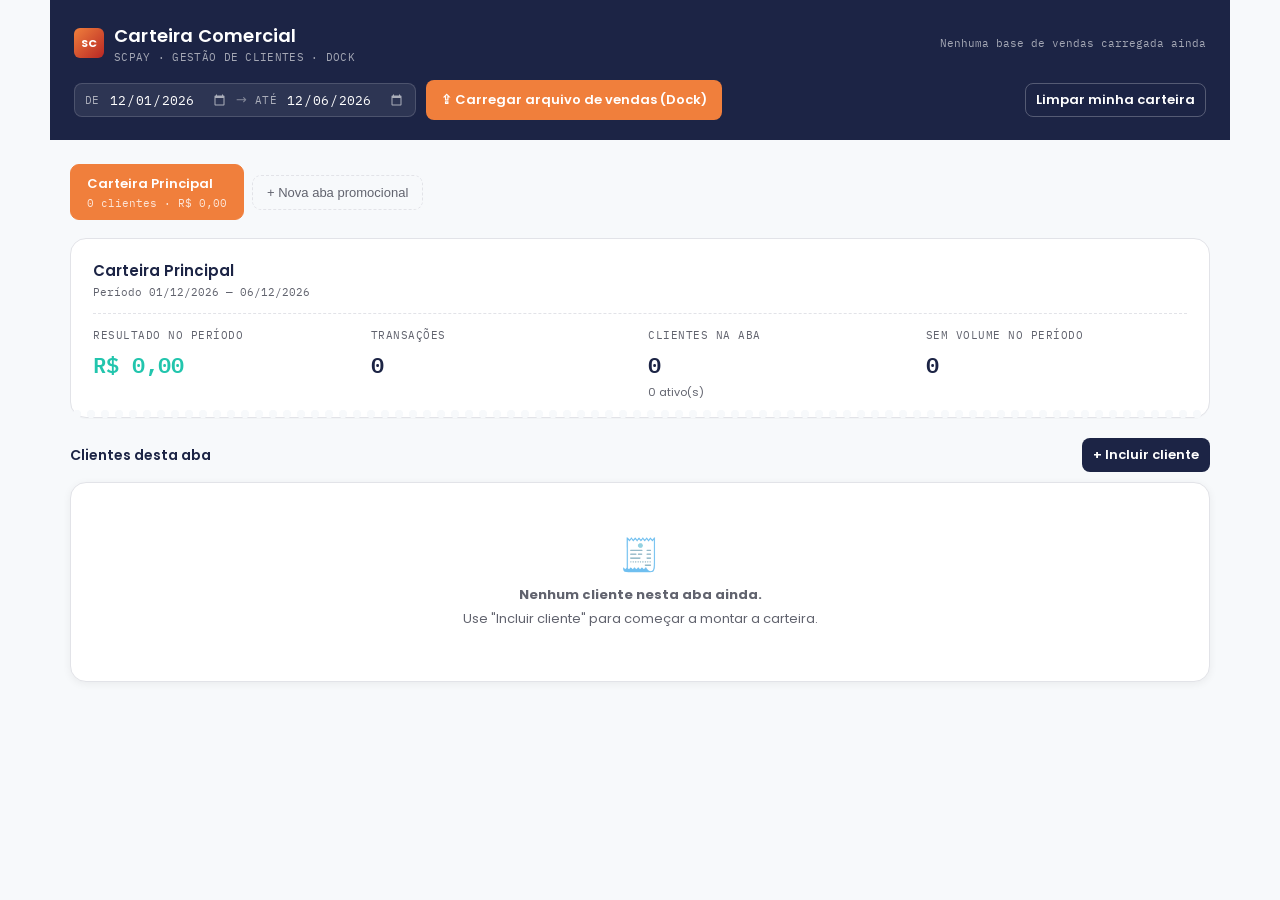
==== commit 906140a7: "Atualiza carteira-comercial com identidade visual SCpay - Aplica rebranding SCpay: fonte Poppins + t" ====
--- a/ferramentas/carteira-comercial/index.html
+++ b/ferramentas/carteira-comercial/index.html
@@ -5,7 +5,7 @@
 <meta name="viewport" content="width=device-width, initial-scale=1.0">
 <title>Carteira Comercial</title>
 <link rel="preconnect" href="https://fonts.googleapis.com">
-<link href="https://fonts.googleapis.com/css2?family=IBM+Plex+Mono:wght@400;500;600;700&family=IBM+Plex+Sans:wght@400;500;600;700&display=swap" rel="stylesheet">
+<link href="https://fonts.googleapis.com/css2?family=Poppins:wght@400;500;600;700&family=IBM+Plex+Mono:wght@400;500;600;700&display=swap" rel="stylesheet">
 <script>
 /*! SheetJS xlsx 0.18.5 -- vendored inline (github.com/SheetJS/sheetjs), originally loaded from cdnjs.cloudflare.com. Bundled so the tool has zero external runtime dependencies. */
 /*! xlsx.js (C) 2013-present SheetJS -- http://sheetjs.com */
@@ -132,22 +132,39 @@
 </script>
 <style>
   :root{
-    --ink:#1B1E1B;
-    --ink-soft:#5B6058;
-    --paper:#FAF8F2;
-    --paper-dim:#F1EEE4;
-    --shell:#14171A;
-    --shell-soft:#22262A;
-    --line:#DEDACB;
-    --green:#0F8A5F;
-    --green-soft:#E4F2EA;
-    --green-strong:#0C6E4C;
-    --red:#C1432E;
-    --red-soft:#F7E7E3;
-    --red-strong:#9A3625;
-    --gold:#B8862E;
-    --gold-soft:#F3E9D4;
+    /* SCpay design tokens */
+    --ink-navy:#1C2445;
+    --slate:#2B2D3B;
+    --orange:#F07F3C;
+    --orange-light:#F29258;
+    --teal:#22C5AD;
+    --teal-light:#CCF1F5;
+    --logo-blue-light:#178FCF;
+    --logo-red:#B82724;
+    --bg-app:#F7F9FB;
+    --surface-card:#FFFFFF;
+    --text-muted:#61636E;
+    --text-muted-light:#8D91A2;
+    --border:#E2E3E8;
+
+    /* aliases mapped onto the previous token names used throughout this file */
+    --ink:var(--ink-navy);
+    --ink-soft:var(--text-muted);
+    --paper:var(--surface-card);
+    --paper-dim:var(--bg-app);
+    --shell:var(--ink-navy);
+    --shell-soft:rgba(255,255,255,.08);
+    --line:var(--border);
+    --green:var(--teal);
+    --green-soft:var(--teal-light);
+    --green-strong:var(--ink-navy);
+    --red:var(--logo-red);
+    --red-soft:rgba(184,39,36,.1);
+    --red-strong:var(--logo-red);
+    --gold:var(--orange);
+    --gold-soft:rgba(240,127,60,.15);
     --radius:10px;
+    --radius-card:16px;
 
     /* Type scale: fixed rem steps, ~1.1-1.2 ratio (product register: dense, not fluid) */
     --fs-2xs: 0.6875rem;  /* 11px  -- mono labels, table headers, meta */
@@ -168,7 +185,7 @@
   body{
     background:var(--paper-dim);
     color:var(--ink);
-    font-family:'IBM Plex Sans',system-ui,sans-serif;
+    font-family:'Poppins',system-ui,sans-serif;
     -webkit-font-smoothing:antialiased;
   }
   .mono{font-family:'IBM Plex Mono',monospace;}
@@ -186,36 +203,36 @@
   .brand{display:flex;align-items:center;gap:10px;}
   .brand-mark{
     width:30px;height:30px;border-radius:6px;
-    background:linear-gradient(135deg,var(--green),#0a5c3f);
+    background:linear-gradient(135deg,var(--orange),var(--logo-red));
     display:flex;align-items:center;justify-content:center;
-    font-family:'IBM Plex Mono',monospace;font-weight:700;color:#fff;font-size:var(--fs-sm);
+    font-family:'Poppins',sans-serif;font-weight:700;color:#fff;font-size:11px;letter-spacing:.3px;
     flex-shrink:0;
   }
   .brand h1{font-size:var(--fs-lg);margin:0;font-weight:600;letter-spacing:.2px;}
-  .brand .tag{font-size:var(--fs-2xs);color:#9BA39B;margin-top:1px;font-family:'IBM Plex Mono',monospace;letter-spacing:.3px;}
-  .sync-info{font-size:var(--fs-2xs);color:#9BA39B;font-family:'IBM Plex Mono',monospace;text-align:right;}
-  .sync-info b{color:#D8E8DE;}
+  .brand .tag{font-size:var(--fs-2xs);color:rgba(255,255,255,.6);margin-top:1px;font-family:'IBM Plex Mono',monospace;letter-spacing:.3px;}
+  .sync-info{font-size:var(--fs-2xs);color:rgba(255,255,255,.6);font-family:'IBM Plex Mono',monospace;text-align:right;}
+  .sync-info b{color:#fff;}
 
   .controls-row{display:flex;gap:10px;align-items:center;flex-wrap:wrap;margin-top:16px;}
   .push-end{margin-left:auto;}
   @media(max-width:560px){ .push-end{margin-left:0;width:100%;justify-content:center;} }
-  .period-box{display:flex;align-items:center;gap:8px;background:var(--shell-soft);border:1px solid #33383D;border-radius:8px;padding:6px 10px;}
-  .period-box label{font-size:var(--fs-2xs);color:#9BA39B;font-family:'IBM Plex Mono',monospace;text-transform:uppercase;letter-spacing:.4px;}
+  .period-box{display:flex;align-items:center;gap:8px;background:var(--shell-soft);border:1px solid rgba(255,255,255,.15);border-radius:8px;padding:6px 10px;}
+  .period-box label{font-size:var(--fs-2xs);color:rgba(255,255,255,.6);font-family:'IBM Plex Mono',monospace;text-transform:uppercase;letter-spacing:.4px;}
   .period-box input[type=date]{
-    background:transparent;border:none;color:var(--paper);font-family:'IBM Plex Mono',monospace;font-size:var(--fs-xs);
+    background:transparent;border:none;color:#fff;font-family:'IBM Plex Mono',monospace;font-size:var(--fs-xs);
   }
   .period-box input[type=date]::-webkit-calendar-picker-indicator{filter:invert(1);opacity:.6;cursor:pointer;}
-  .period-sep{color:#5B6058;font-size:var(--fs-xs);}
+  .period-sep{color:rgba(255,255,255,.4);font-size:var(--fs-xs);}
 
   .btn{
-    font-family:'IBM Plex Sans',sans-serif;font-size:var(--fs-xs);font-weight:600;
+    font-family:'Poppins',sans-serif;font-size:var(--fs-xs);font-weight:600;
     border-radius:8px;padding:9px 14px;border:1px solid transparent;cursor:pointer;
     display:inline-flex;align-items:center;gap:6px;transition:opacity .15s var(--ease-out), transform .1s var(--ease-out);
   }
   .btn:active{transform:scale(.98);}
-  .btn-upload{background:var(--green);color:#fff;}
+  .btn-upload{background:var(--orange);color:#fff;}
   .btn-upload:hover{opacity:.9;}
-  .btn-ghost{background:transparent;color:var(--paper);border-color:#3A3F44;}
+  .btn-ghost{background:transparent;color:#fff;border-color:rgba(255,255,255,.25);}
   .btn-ghost:hover{background:var(--shell-soft);}
   .btn-primary{background:var(--ink);color:#fff;}
   .btn-primary:hover{opacity:.88;}
@@ -229,7 +246,7 @@
   .btn-danger-text:focus-visible, select.move-select:focus-visible{
     outline:2px solid var(--ink);outline-offset:2px;
   }
-  .btn-ghost:focus-visible{outline-color:var(--paper);}
+  .btn-ghost:focus-visible{outline-color:#fff;}
 
   /* ---- Tabs ---- */
   .tabs-row{display:flex;gap:8px;align-items:center;flex-wrap:wrap;margin-bottom:18px;}
@@ -240,14 +257,14 @@
     font:inherit;text-align:left;appearance:none;-webkit-appearance:none;
     transition:background-color .15s var(--ease-out), border-color .15s var(--ease-out);
   }
-  .tab-pill.active{border-color:var(--ink);background:var(--ink);}
+  .tab-pill.active{border-color:var(--orange);background:var(--orange);}
   .tab-pill .t-name{font-size:var(--fs-xs);font-weight:600;color:var(--ink);display:flex;align-items:center;gap:5px;}
   .tab-pill.active .t-name{color:#fff;}
   .tab-pill .t-meta{font-size:var(--fs-2xs);font-family:'IBM Plex Mono',monospace;color:var(--ink-soft);}
-  .tab-pill.active .t-meta{color:#C9CFC9;}
-  .tab-badge{width:6px;height:6px;border-radius:50%;background:var(--gold);flex-shrink:0;}
+  .tab-pill.active .t-meta{color:rgba(255,255,255,.8);}
+  .tab-badge{width:6px;height:6px;border-radius:50%;background:var(--orange);flex-shrink:0;}
   .tab-add{
-    padding:9px 14px;border-radius:9px;border:1px dashed #B9B4A2;background:transparent;
+    padding:9px 14px;border-radius:9px;border:1px dashed var(--border);background:transparent;
     color:var(--ink-soft);font-size:var(--fs-xs);cursor:pointer;font-weight:500;
     transition:border-color .15s var(--ease-out), color .15s var(--ease-out);
   }
@@ -255,7 +272,7 @@
 
   /* ---- Receipt summary card ---- */
   .receipt{
-    background:#fff;border:1px solid var(--line);border-radius:var(--radius);
+    background:var(--surface-card);border:1px solid var(--line);border-radius:var(--radius-card);box-shadow:0 2px 8px rgba(0,0,0,.06);
     padding:20px 22px 16px;margin-bottom:20px;
     position:relative;
     box-shadow:0 1px 0 rgba(0,0,0,.02);
@@ -282,7 +299,7 @@
   .toolbar .count{font-family:'IBM Plex Mono',monospace;font-size:var(--fs-2xs);color:var(--ink-soft);}
 
   .add-panel{
-    background:#fff;border:1px solid var(--line);border-radius:var(--radius);
+    background:var(--surface-card);border:1px solid var(--line);border-radius:var(--radius-card);
     padding:16px 18px;margin-bottom:16px;display:none;
   }
   .add-panel.open{display:block;}
@@ -291,18 +308,18 @@
   .field label{display:block;font-size:var(--fs-2xs);text-transform:uppercase;letter-spacing:.4px;color:var(--ink-soft);font-family:'IBM Plex Mono',monospace;margin-bottom:5px;}
   .field input{
     width:100%;padding:9px 10px;border:1px solid var(--line);border-radius:7px;
-    font-family:'IBM Plex Sans',sans-serif;font-size:var(--fs-xs);background:var(--paper-dim);color:var(--ink);
+    font-family:'Poppins',sans-serif;font-size:var(--fs-xs);background:var(--paper-dim);color:var(--ink);
   }
   .field input:focus{outline:2px solid var(--ink);outline-offset:-1px;background:#fff;}
   .add-hint{font-size:var(--fs-2xs);color:var(--ink-soft);margin-top:8px;}
 
   /* ---- Table ---- */
-  .table-wrap{background:#fff;border:1px solid var(--line);border-radius:var(--radius);overflow:hidden;}
+  .table-wrap{background:var(--surface-card);border:1px solid var(--line);border-radius:var(--radius-card);overflow:hidden;box-shadow:0 2px 8px rgba(0,0,0,.06);}
   table{width:100%;border-collapse:collapse;}
   thead th{
     text-align:left;font-size:var(--fs-2xs);text-transform:uppercase;letter-spacing:.4px;
-    color:var(--ink-soft);font-family:'IBM Plex Mono',monospace;font-weight:500;
-    padding:11px 14px;border-bottom:1px solid var(--line);background:var(--paper-dim);
+    color:#fff;font-family:'IBM Plex Mono',monospace;font-weight:500;
+    padding:11px 14px;border-bottom:1px solid var(--slate);background:var(--slate);
   }
   tbody td{padding:12px 14px;border-bottom:1px solid var(--line);font-size:var(--fs-xs);vertical-align:middle;}
   tbody tr:last-child td{border-bottom:none;}
@@ -319,11 +336,11 @@
   }
   .date-input:focus{outline:2px solid var(--ink);outline-offset:-1px;background:#fff;}
   .badge{display:inline-block;padding:3px 8px;border-radius:20px;font-size:var(--fs-2xs);font-weight:600;font-family:'IBM Plex Mono',monospace;}
-  .badge.on{background:var(--green-soft);color:var(--green-strong);}
-  .badge.off{background:var(--red-soft);color:var(--red-strong);}
+  .badge.on{background:var(--teal);color:#fff;}
+  .badge.off{background:var(--red-soft);color:var(--logo-red);}
   .row-actions{display:flex;gap:6px;align-items:center;justify-content:flex-end;}
   select.move-select{
-    font-family:'IBM Plex Sans',sans-serif;font-size:var(--fs-2xs);border:1px solid var(--line);border-radius:6px;
+    font-family:'Poppins',sans-serif;font-size:var(--fs-2xs);border:1px solid var(--line);border-radius:6px;
     padding:5px 6px;background:#fff;color:var(--ink-soft);max-width:120px;
   }
   .empty-state{padding:48px 20px;text-align:center;color:var(--ink-soft);}
@@ -357,7 +374,7 @@
     transition:opacity .2s var(--ease-out), visibility 0s linear 0s;
   }
   .modal{
-    background:#fff;border-radius:12px;padding:22px;max-width:340px;width:100%;
+    background:var(--surface-card);border-radius:var(--radius-card);padding:22px;max-width:340px;width:100%;
     transform:scale(.96) translateY(8px);transition:transform .2s var(--ease-out);
   }
   .modal-overlay.show .modal{transform:scale(1) translateY(0);}
@@ -386,10 +403,10 @@
     <div class="topbar-inner">
       <div class="brand-row">
         <div class="brand">
-          <div class="brand-mark">$</div>
+          <div class="brand-mark">SC</div>
           <div>
             <h1>Carteira Comercial</h1>
-            <div class="tag">GESTÃO DE CLIENTES · DOCK</div>
+            <div class="tag">SCPAY · GESTÃO DE CLIENTES · DOCK</div>
           </div>
         </div>
         <div class="sync-info" id="syncInfo">Nenhuma base de vendas carregada ainda</div>
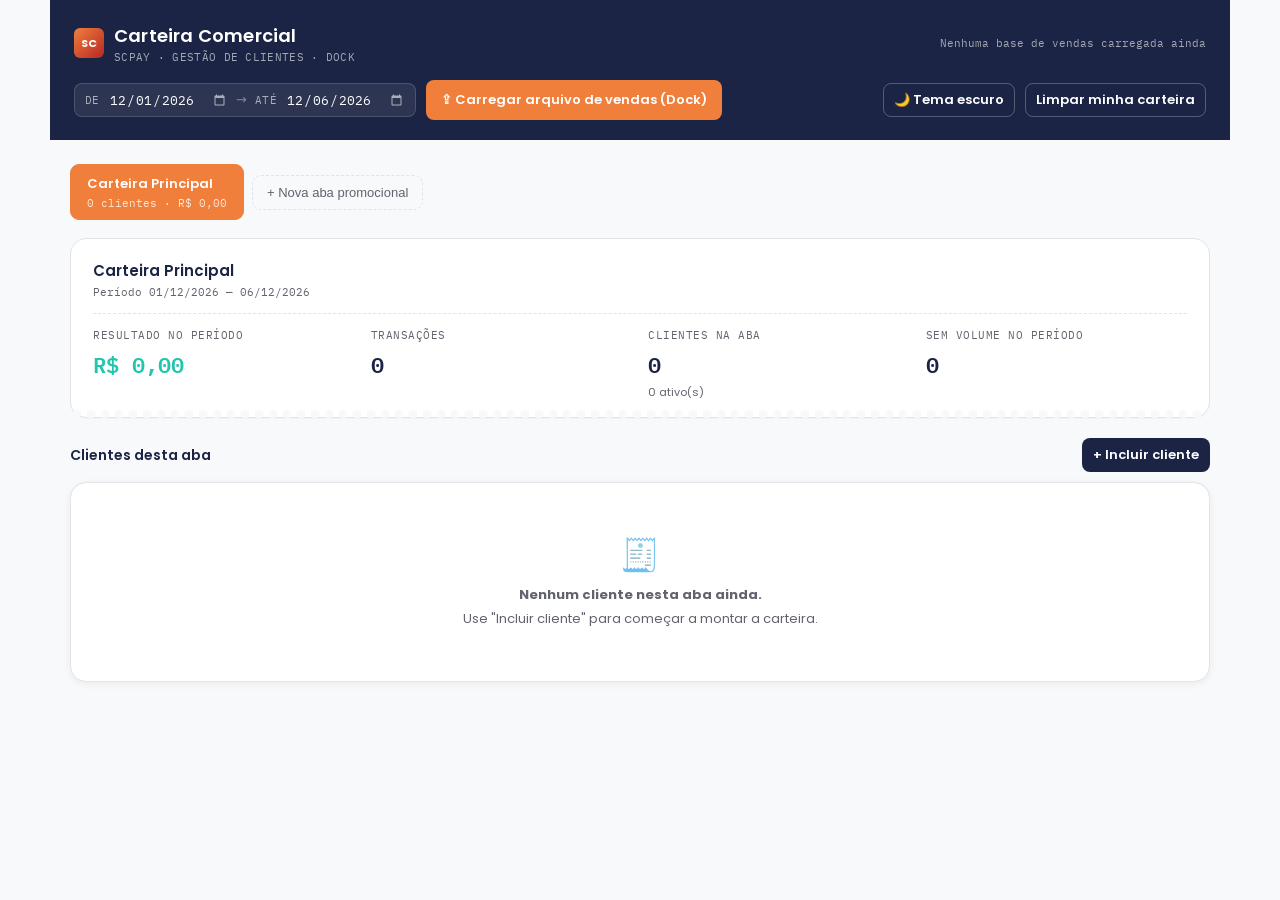
==== commit a483af44: "feat(carteira-comercial): adiciona dark mode opcional Tema escuro alternável por botão no cabeçalho," ====
--- a/ferramentas/carteira-comercial/index.html
+++ b/ferramentas/carteira-comercial/index.html
@@ -395,7 +395,50 @@
       transform:none !important;
     }
   }
+
+  /* ---- Botão de tema ---- */
+  .btn-theme{white-space:nowrap;}
+
+  /* ---- Dark mode (opcional) ---- */
+  /* Sobrepõe apenas os tokens de cor: o restante do CSS herda via as variáveis. */
+  [data-theme="dark"]{
+    --ink-navy:#161A2E;       /* topbar/shell e gradiente da marca */
+    --slate:#0F1220;          /* cabeçalho da tabela */
+    --logo-red:#F2706C;       /* vermelho mais legível sobre fundo escuro */
+    --bg-app:#12141C;         /* fundo da página / fundo de inputs (--paper-dim) */
+    --surface-card:#1E2130;   /* cards / --paper */
+    --text-muted:#9CA1B3;     /* texto secundário (--ink-soft) */
+    --text-muted-light:#767B8E;
+    --border:#2C3040;         /* bordas / --line */
+    --ink:#E8EAF2;            /* texto principal (sobrepõe o alias var(--ink-navy)) */
+  }
+  /* Correções de cores fixas que não usam tokens */
+  [data-theme="dark"] .field input:focus,
+  [data-theme="dark"] .date-input:focus{ background:var(--surface-card); }
+  [data-theme="dark"] tbody tr:hover{ background:rgba(255,255,255,.045); }
+  [data-theme="dark"] select.move-select{ background:var(--surface-card); }
+  [data-theme="dark"] .modal input{ background:var(--paper-dim); color:var(--ink); }
+  [data-theme="dark"] .btn-primary{ background:#333A5C; }
+  /* A topbar usa color:var(--paper) (branco no claro); no escuro isso viraria
+     o tom do card. Mantém o texto do cabeçalho claro sobre o shell escuro. */
+  [data-theme="dark"] .topbar{ color:#F3F5FA; }
+  [data-theme="dark"] .table-wrap,
+  [data-theme="dark"] .receipt,
+  [data-theme="dark"] .add-panel{ box-shadow:0 2px 8px rgba(0,0,0,.35); }
 </style>
+<script>
+/* Aplica o tema salvo (ou a preferência do sistema) antes de renderizar,
+   evitando o "flash" de tema claro ao carregar em modo escuro. */
+(function(){
+  try{
+    var t = localStorage.getItem('carteira:tema');
+    if(t !== 'dark' && t !== 'light'){
+      t = (window.matchMedia && window.matchMedia('(prefers-color-scheme: dark)').matches) ? 'dark' : 'light';
+    }
+    document.documentElement.setAttribute('data-theme', t);
+  }catch(e){ document.documentElement.setAttribute('data-theme','light'); }
+})();
+</script>
 </head>
 <body>
 <div id="app">
@@ -421,7 +464,8 @@
         </div>
         <button class="btn btn-upload" id="btnUpload">⇪ Carregar arquivo de vendas (Dock)</button>
         <input type="file" id="fileInput" accept=".xlsx,.xls">
-        <button class="btn btn-ghost btn-sm push-end" id="btnReset">Limpar minha carteira</button>
+        <button class="btn btn-ghost btn-sm btn-theme push-end" id="btnTheme" type="button" aria-label="Alternar tema claro/escuro" aria-pressed="false" title="Alternar tema claro/escuro"></button>
+        <button class="btn btn-ghost btn-sm" id="btnReset">Limpar minha carteira</button>
       </div>
     </div>
   </div>
@@ -1009,6 +1053,25 @@
   document.getElementById('modalCancel').onclick = closeModal;
   document.getElementById('modalOverlay').addEventListener('click', function(e){ if(e.target === this) closeModal(); });
 
+  /* ---- Alternância de tema (claro/escuro) ---- */
+  var THEME_KEY = 'carteira:tema';
+  var btnTheme = document.getElementById('btnTheme');
+  function currentTheme(){
+    return document.documentElement.getAttribute('data-theme') === 'dark' ? 'dark' : 'light';
+  }
+  function syncThemeBtn(){
+    var dark = currentTheme() === 'dark';
+    btnTheme.textContent = dark ? '☀️ Tema claro' : '🌙 Tema escuro';
+    btnTheme.setAttribute('aria-pressed', dark ? 'true' : 'false');
+  }
+  btnTheme.onclick = function(){
+    var next = currentTheme() === 'dark' ? 'light' : 'dark';
+    document.documentElement.setAttribute('data-theme', next);
+    try{ localStorage.setItem(THEME_KEY, next); }catch(e){}
+    syncThemeBtn();
+  };
+  syncThemeBtn();
+
   /* ============ Init ============ */
   loadState().then(render);
 
